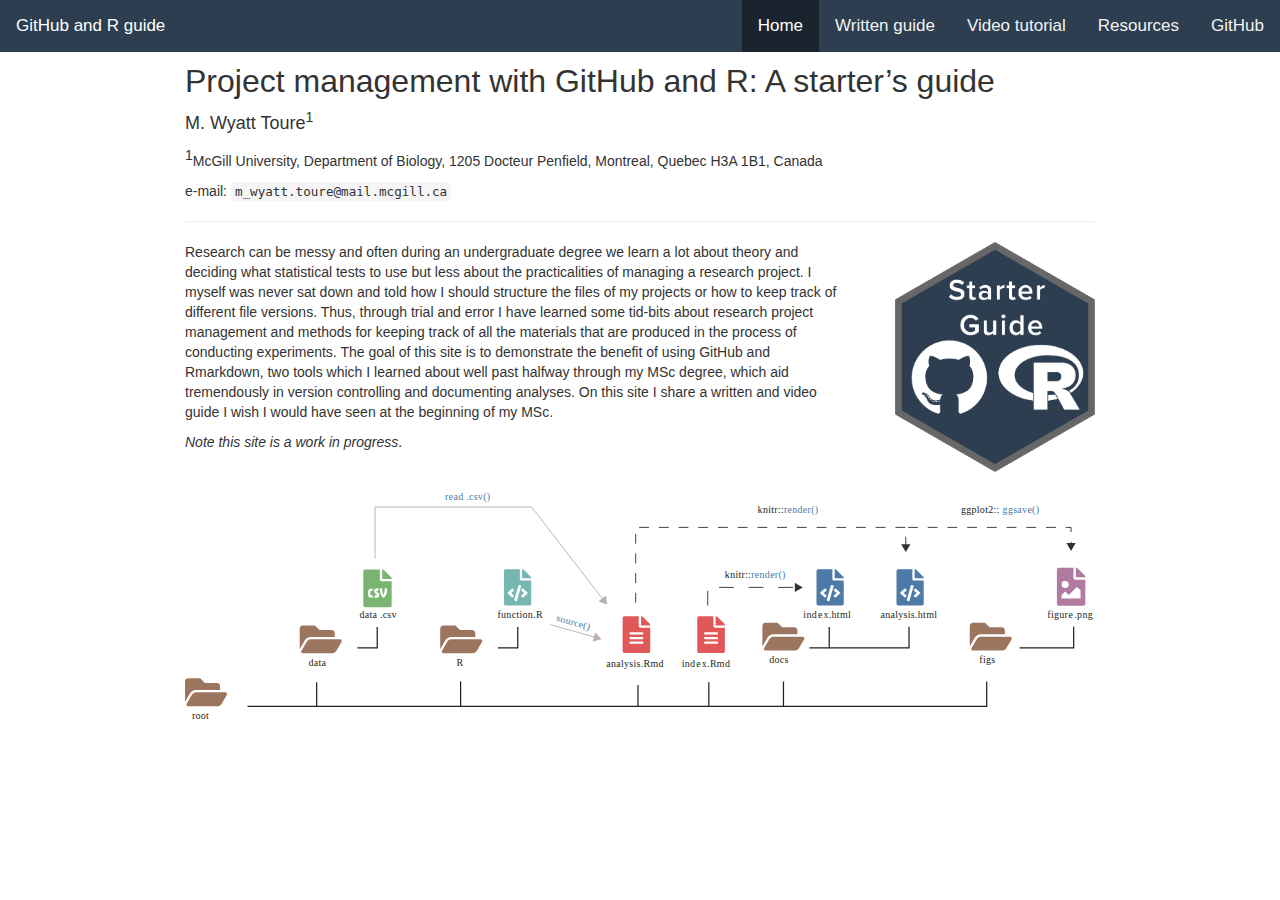
==== docs/index.html @ ea76cf93 "included Rmarkdown section" ====
<!DOCTYPE html>

<html>

<head>

<meta charset="utf-8" />
<meta name="generator" content="pandoc" />
<meta http-equiv="X-UA-Compatible" content="IE=EDGE" />




<title>Project management with GitHub and R: A starter’s guide</title>

<script src="[data-uri]"></script>
<script src="[data-uri]"></script>
<meta name="viewport" content="width=device-width, initial-scale=1" />
<link href="data:text/css,html%7Bfont%2Dfamily%3Asans%2Dserif%3B%2Dwebkit%2Dtext%2Dsize%2Dadjust%3A100%25%3B%2Dms%2Dtext%2Dsize%2Dadjust%3A100%25%7Dbody%7Bmargin%3A0%7Darticle%2Caside%2Cdetails%2Cfigcaption%2Cfigure%2Cfooter%2Cheader%2Chgroup%2Cmain%2Cmenu%2Cnav%2Csection%2Csummary%7Bdisplay%3Ablock%7Daudio%2Ccanvas%2Cprogress%2Cvideo%7Bdisplay%3Ainline%2Dblock%3Bvertical%2Dalign%3Abaseline%7Daudio%3Anot%28%5Bcontrols%5D%29%7Bdisplay%3Anone%3Bheight%3A0%7D%5Bhidden%5D%2Ctemplate%7Bdisplay%3Anone%7Da%7Bbackground%2Dcolor%3Atransparent%7Da%3Aactive%2Ca%3Ahover%7Boutline%3A0%7Dabbr%5Btitle%5D%7Bborder%2Dbottom%3A1px%20dotted%7Db%2Cstrong%7Bfont%2Dweight%3A700%7Ddfn%7Bfont%2Dstyle%3Aitalic%7Dh1%7Bmargin%3A%2E67em%200%3Bfont%2Dsize%3A2em%7Dmark%7Bcolor%3A%23000%3Bbackground%3A%23ff0%7Dsmall%7Bfont%2Dsize%3A80%25%7Dsub%2Csup%7Bposition%3Arelative%3Bfont%2Dsize%3A75%25%3Bline%2Dheight%3A0%3Bvertical%2Dalign%3Abaseline%7Dsup%7Btop%3A%2D%2E5em%7Dsub%7Bbottom%3A%2D%2E25em%7Dimg%7Bborder%3A0%7Dsvg%3Anot%28%3Aroot%29%7Boverflow%3Ahidden%7Dfigure%7Bmargin%3A1em%2040px%7Dhr%7Bheight%3A0%3B%2Dwebkit%2Dbox%2Dsizing%3Acontent%2Dbox%3B%2Dmoz%2Dbox%2Dsizing%3Acontent%2Dbox%3Bbox%2Dsizing%3Acontent%2Dbox%7Dpre%7Boverflow%3Aauto%7Dcode%2Ckbd%2Cpre%2Csamp%7Bfont%2Dfamily%3Amonospace%2Cmonospace%3Bfont%2Dsize%3A1em%7Dbutton%2Cinput%2Coptgroup%2Cselect%2Ctextarea%7Bmargin%3A0%3Bfont%3Ainherit%3Bcolor%3Ainherit%7Dbutton%7Boverflow%3Avisible%7Dbutton%2Cselect%7Btext%2Dtransform%3Anone%7Dbutton%2Chtml%20input%5Btype%3Dbutton%5D%2Cinput%5Btype%3Dreset%5D%2Cinput%5Btype%3Dsubmit%5D%7B%2Dwebkit%2Dappearance%3Abutton%3Bcursor%3Apointer%7Dbutton%5Bdisabled%5D%2Chtml%20input%5Bdisabled%5D%7Bcursor%3Adefault%7Dbutton%3A%3A%2Dmoz%2Dfocus%2Dinner%2Cinput%3A%3A%2Dmoz%2Dfocus%2Dinner%7Bpadding%3A0%3Bborder%3A0%7Dinput%7Bline%2Dheight%3Anormal%7Dinput%5Btype%3Dcheckbox%5D%2Cinput%5Btype%3Dradio%5D%7B%2Dwebkit%2Dbox%2Dsizing%3Aborder%2Dbox%3B%2Dmoz%2Dbox%2Dsizing%3Aborder%2Dbox%3Bbox%2Dsizing%3Aborder%2Dbox%3Bpadding%3A0%7Dinput%5Btype%3Dnumber%5D%3A%3A%2Dwebkit%2Dinner%2Dspin%2Dbutton%2Cinput%5Btype%3Dnumber%5D%3A%3A%2Dwebkit%2Douter%2Dspin%2Dbutton%7Bheight%3Aauto%7Dinput%5Btype%3Dsearch%5D%7B%2Dwebkit%2Dbox%2Dsizing%3Acontent%2Dbox%3B%2Dmoz%2Dbox%2Dsizing%3Acontent%2Dbox%3Bbox%2Dsizing%3Acontent%2Dbox%3B%2Dwebkit%2Dappearance%3Atextfield%7Dinput%5Btype%3Dsearch%5D%3A%3A%2Dwebkit%2Dsearch%2Dcancel%2Dbutton%2Cinput%5Btype%3Dsearch%5D%3A%3A%2Dwebkit%2Dsearch%2Ddecoration%7B%2Dwebkit%2Dappearance%3Anone%7Dfieldset%7Bpadding%3A%2E35em%20%2E625em%20%2E75em%3Bmargin%3A0%202px%3Bborder%3A1px%20solid%20silver%7Dlegend%7Bpadding%3A0%3Bborder%3A0%7Dtextarea%7Boverflow%3Aauto%7Doptgroup%7Bfont%2Dweight%3A700%7Dtable%7Bborder%2Dspacing%3A0%3Bborder%2Dcollapse%3Acollapse%7Dtd%2Cth%7Bpadding%3A0%7D%40media%20print%7B%2A%2C%3Aafter%2C%3Abefore%7Bcolor%3A%23000%21important%3Btext%2Dshadow%3Anone%21important%3Bbackground%3A0%200%21important%3B%2Dwebkit%2Dbox%2Dshadow%3Anone%21important%3Bbox%2Dshadow%3Anone%21important%7Da%2Ca%3Avisited%7Btext%2Ddecoration%3Aunderline%7Da%5Bhref%5D%3Aafter%7Bcontent%3A%22%20%28%22%20attr%28href%29%20%22%29%22%7Dabbr%5Btitle%5D%3Aafter%7Bcontent%3A%22%20%28%22%20attr%28title%29%20%22%29%22%7Da%5Bhref%5E%3D%22javascript%3A%22%5D%3Aafter%2Ca%5Bhref%5E%3D%22%23%22%5D%3Aafter%7Bcontent%3A%22%22%7Dblockquote%2Cpre%7Bborder%3A1px%20solid%20%23999%3Bpage%2Dbreak%2Dinside%3Aavoid%7Dthead%7Bdisplay%3Atable%2Dheader%2Dgroup%7Dimg%2Ctr%7Bpage%2Dbreak%2Dinside%3Aavoid%7Dimg%7Bmax%2Dwidth%3A100%25%21important%7Dh2%2Ch3%2Cp%7Borphans%3A3%3Bwidows%3A3%7Dh2%2Ch3%7Bpage%2Dbreak%2Dafter%3Aavoid%7D%2Enavbar%7Bdisplay%3Anone%7D%2Ebtn%3E%2Ecaret%2C%2Edropup%3E%2Ebtn%3E%2Ecaret%7Bborder%2Dtop%2Dcolor%3A%23000%21important%7D%2Elabel%7Bborder%3A1px%20solid%20%23000%7D%2Etable%7Bborder%2Dcollapse%3Acollapse%21important%7D%2Etable%20td%2C%2Etable%20th%7Bbackground%2Dcolor%3A%23fff%21important%7D%2Etable%2Dbordered%20td%2C%2Etable%2Dbordered%20th%7Bborder%3A1px%20solid%20%23ddd%21important%7D%7D%40font%2Dface%7Bfont%2Dfamily%3A%27Glyphicons%20Halflings%27%3Bsrc%3Aurl%28data%3Aapplication%2Fvnd%2Ems%2Dfontobject%3Bbase64%2Cn04AAEFNAAACAAIABAAAAAAABQAAAAAAAAABAJABAAAEAExQAAAAAAAAAAIAAAAAAAAAAAEAAAAAAAAAJxJ%[base64]%2FSEdmjKHUbyow8ATBE40IvWA3vTu8LiABDQ%2BpexwUMcm1SMnNryctQSiI1K5ZnbOlXKmnVV5YvRe6RnNMFNCOs1KNVpn6yZhCJkRtVRNzEufeIq7HgSrcx4S8h%2Fv4vnrrKc6oCNxmSk2uKlZQHBii6iKFoH0746ThvkO1kJHlxjrkxs%2BLWORaDQBEtiYJIR5IB9Bi1UyL4Rmr0BNigNkMzlKQmnofBHviqVzUxwdMb3NdCn69hy%2BpRYVKGVS%2F1tnsqv4LL7wCCPZZAZPT4aCShHjHJVNuXbmMrY5LeQaGnvAkXlVrJgKRAUdFjrWEah9XebPeQMj7KS7DIBAFt8ycgC5PLGUOHSE3ErGZCiViNLL5ZARfywnCoZaKQCu6NuFX42AEeKtKUGnr%2FCm2Cy8tpFhBPMW5Fxi4Qm4TkDWh4IWFDClhU2hRWosUWqcKLlgyXB%2BlSHaWaHiWlBAR8SeSgSPCQxdVQgzUixWKSTrIQEbU94viDctkvX%2BVSjJuUmV8L4CXShI11esnp0pjWNZIyxKHS4wVQ2ime1P4RnhvGw0aDN1OLAXGERsB7buFpFGGBAre4QEQR0HOIO5oYH305G%2BKspT%2FFupEGGafCCwxSe6ZUa%2B073rXHnNdVXE6eWvibUS27XtRzkH838mYLMBmYysZTM0EM3A1fbpCBYFccN1B%2FEnCYu%2FTgCGmr7bMh8GfYL%2BBfcLvB0gRagC09w9elfldaIy%2FhNCBLRgBgtCC7jAF63wLSMAfbfAlEggYU0bUA7ACCJmTDpEmJtI78w4%2FBO7dN7JR7J7ZvbYaUbaILSQsRBiF3HGk5fEg6p9unwLvn98r%2BvnsV%2B372uf1xBLq4qU%2F45fTuqaAP%2BpssmCCCTF0mhEow8ZXZOS8D7Q85JsxZ%2BAzok7B7O%2Ff6J8AzYBySZQB%2FQHYUSA%2BEeQhEWiS6AIQzgcsDiER4MjgMBAWDV4AgQ3g1eBgIdweCQmCjJEMkJ%2BPKRWyFHHmg1Wi%2F6xzUgA0LREoKJChwnQa9B%2B5RQZRB3IlBlkAnxyQNaANwHMowzlYSMCBgnbpzvqpl0iTJNCQidDI9ZrSYNIRBhHtUa5YHMHxyGEik9hDE0AKj72AbTCaxtHPUaKZdAZSnQTyjGqGLsmBStCejApUhg4uBMU6mATujEl%2BKdDPbI6Ag4vLr%2BhjY6lbjBeoLKnZl0UZgRX8gTySOeynZVz1wOq7e1hFGYIq%2BMhrGxDLak0PrwYzSXtcuyhXEhwOYofiW%2BEcI%2Fjw8P6IY6ed%2BetAbuqKp5QIapT77LnAe505lMuqL79a0ut4rWexzFttsOsLDy7zvtQzcq3U1qabe7tB0wHWVXji%2BzDbo8x8HyIRUbXnwUcklFv51fvTymiV%2BMXLSmGH9d9%2BaXpD5X6lao41anWGig7IwIdnoBY2ht%2FpO9mClLo4NdXHAsefqWUKlXJkbqPOFhMoR4aiA1BXqhRNbB2Xwi%2B7u%2FjpAoOpKJ0UX24EsrzMfHXViakCNcKjBxuQX8BO0ZqjJ3xXzf%2B61t2VXOSgJ8xu65QKgtN6FibPmPYsXbJRHHqbgATcSZxBqGiDiU4NNNsYBsKD0MIP%2FOfKnlk%2FLkaid%[base64]%2FgFtuW0wR4cgd%2BZKesSV7QkNE2kw6AV4hoIuC02LGmTomyf8PiO6CZzOTLTPQ%2BHW06H%2Btx%2BbQ8LmDYg1pTFrp2oJXgkZTyeRJZM0C8aE2LpFrNVDuhARsN543%2FFV6klQ6Tv1OoZGXLv0igKrl%2FCmJxRmX7JJbJ998VSIPQRyDBICzl4JJlYHbdql30NvYcOuZ7a10uWRrgoieOdgIm4rlq6vNOQBuqESLbXG5lzdJGHw2m0sDYmODXbYGTfSTGRKpssTO95fothJCjUGQgEL4yKoGAF%2F0SrpUDNn8CBgBcSDQByAeNkCXp4S4Ro2Xh4OeaGRgR66PVOsU8bc6TR5%[base64]%2F1SgRCJ1dk4UdBT7OoyuNgLs0oCd8RnrEIb6QdMxT2QjD4zMrJkfgx5aDMcA4orsTtKCqWb%2FVeyceqa5OGSmB28YwH4rFbkQaLoUN8OQQYnD3w2eXpI4ScQfbCUZiJ4yMOIKLyyTc7BQ4uXUw6Ee6%2FxM%2B4Y67ngNBknxIPwuppgIhFcwJyr6EIj%2BLzNj%2FmfR2vhhRlx0BILZoAYruF0caWQ7YxO66UmeguDREAFHYuC7HJviRgVO6ruJH59h%2FC%2FPkgSle8xNzZJULLWq9JMDTE2fjGE146a1Us6PZDGYle6ldWRqn%2FpdpgHKNGrGIdkRK%2BKPETT9nKT6kLyDI8xd9A1FgWmXWRAIHwZ37WyZHOVyCadJEmMVz0MadMjDrPho%2BEIochkVC2xgGiwwsQ6DMv2P7UXqT4x7CdcYGId2BJQQa85EQKmCmwcRejQ9Bm4oATENFPkxPXILHpMPUyWTI5rjNOsIlmEeMbcOCEqInpXACYQ9DDxmFo9vcmsDblcMtg4tqBerNngkIKaFJmrQAPnq1dEzsMXcwjcHdfdCibcAxxA%2Bq%2Fj9m3LM%2FO7WJka4tSidVCjsvo2lQ%2F2ewyoYyXwAYyr2PlRoR5MpgVmSUIrM3PQxXPbgjBOaDQFIyFMJvx3Pc5RSYj12ySVF9fwFPQu2e2KWVoL9q3Ayv3IzpGHUdvdPdrNUdicjsTQ2ISy7QU3DrEytIjvbzJnAkmANXjAFERA0MUoPF3%2F5KFmW14bBNOhwircYgMqoDpUMcDtCmBE82QM2YtdjVLB4kBuKho%2FbcwQdeboqfQartuU3CsCf%2BcXkgYAqp%2F0Ee3RorAZt0AvvOCSI4JICIlGlsV0bsSid%2FNIEALAAzb6HAgyWHBps6xAOwkJIGcB82CxRQq4sJf3FzA70A%2BTRqcqjEMETCoez3mkPcpnoALs0ugJY8kQwrC%[base64]%2FWDHA60cYFaI%2FPjpzquUqdaYGcIq%2BmLez3WLFFCtNBN2QJcrlcoELgiPku5R5dSlJFaCEqEZle1AQzAKC%2B1SotMcBNyQUFuRHRF6OlimSBgjZeTBCwLyc6A%2BP%2FoFRchXTz5ADknYJHxzrJ5pGuIKRQISU6WyKTBBjD8WozmVYWIsto1AS5rxzKlvJu4E%2FvwOiKxRtCWsDM%2BeTHUrmwrCK5BIfMzGkD%2B0Fk5LzBs0jMYXktNDblB06LMNJ09U8pzSLmo14MS0OMjcdrZ31pyQqxJJpRImlSvfYAK8inkYU52QY2FPEVsjoWewpwhRp5yAuNpkqhdb7ku9Seefl2D0B8SMTFD90xi4CSOwwZy9IKkpMtI3FmFUg3%2FkFutpQGNc3pCR7gvC4sgwbupDu3DyEN%2BW6YGLNM21jpB49irxy9BSlHrVDlnihGKHwPrbVFtc%2Bh1rVQKZduxIyojccZIIcOCmhEnC7UkY68WXKQgLi2JCDQkQWJRQuk60hZp0D3rtCTINSeY9Ej2kIKYfGxwOs4j9qMM7fYZiipzgcf7TamnehqdhsiMiCawXnz4xAbyCkLAx5EGbo3Ax1u3dUIKnTxIaxwQTHehPl3V491H0%2BbC5zgpGz7Io%2BmjdhKlPJ01EeMpM7UsRJMi1nGjmJg35i6bQBAAxjO%2FENJubU2mg3ONySEoWklCwdABETcs7ck3jgiuU9pcKKpbgn%2B3YlzV1FzIkB6pmEDOSSyDfPPlQskznctFji0kpgZjW5RZe6x9kYT4KJcXg0bNiCyif%2BpZACCyRMmYsfiKmN9tSO65F0R2OO6ytlEhY5Sj6uRKfFxw0ijJaAx%2Fk3QgnAFSq27%2F2i4GEBA%2BUvTJKK%2F9eISNvG46Em5RZfjTYLdeD8kdXHyrwId%2FDQZUaMCY4gGbke2C8vfjgV%2FY9kkRQOJIn%2FxM9INZSpiBnqX0Q9GlQPpPKAyO5y%2BW5NMPSRdBCUlmuxl40ZfMCnf2Cp044uI9WLFtCi4YVxKjuRCOBWIb4XbIsGdbo4qtMQnNOQz4XDSui7W%2FN6l54qOynCqD3DpWQ%2BmpD7C40D8BZEWGJX3tlAaZBMj1yjvDYKwCJBa201u6nBKE5UE%2B7QSEhCwrXfbRZylAaAkplhBWX50dumrElePyNMRYUrC99UmcSSNgImhFhDI4BXjMtiqkgizUGCrZ8iwFxU6fQ8GEHCFdLewwxYWxgScAYMdMLmcZR6b7rZl95eQVDGVoUKcRMM1ixXQtXNkBETZkVVPg8LoSrdetHzkuM7DjZRHP02tCxA1fmkXKF3VzfN1pc1cv%2F8lbTIkkYpqKM9VOhp65ktYk%2BQ46myFWBapDfyWUCnsnI00QTBQmuFjMZTcd0V2NQ768Fhpby04k2IzNR1wKabuGJqYWwSly6ocMFGTeeI%2BejsWDYgEvr66QgqdcIbFYDNgsm0x9UHY6SCd5%2B7tpsLpKdvhahIDyYmEJQCqMqtCF6UlrE5GXRmbu%[base64]%2FiOmsLtHSWNUWEGk9hScMPShasUA1AcHOtRZlqMeQ0OzYS9vQvYUjOLrzP07BUAFikcJNMi7gIxEw4pL1G54TcmmmoAQ5s7TGWErJZ2Io4yQ0ljRYhL8H5e62oDtLF8aDpnIvZ5R3GWJyAugdiiJW9hQAVTsnCBHhwu7rkBlBX6r3b7ejEY0k5GGeyKv66v%2B6dg7mcJTrWHbtMywbedYqCQ0FPwoytmSWsL8WTtChZCKKzEF7vP6De4x2BJkkniMgSdWhbeBSLtJZR9CTHetK1xb34AYIJ37OegYIoPVbXgJ%2FqDQK%2BbfCtxQRVKQu77WzOoM6SGL7MaZwCGJVk46aImai9fmam%2BWpHG%2B0BtQPWUgZ7RIAlPq6lkECUhZQ2gqWkMYKcYMYaIc4gYCDFHYa2d1nzp3%2BJ1eCBay8IYZ0wQRKGAqvCuZ%2FUgbQPyllosq%2BXtfKIZOzmeJqRazpmmoP%2F76YfkjzV2NlXTDSBYB04SVlNQsFTbGPk1t%2FI4Jktu0XSgifO2ozFOiwd%2F0SssJDn0dn4xqk4GDTTKX73%2FwQyBLdqgJ%2BWx6AQaba3BA9CKEzjtQYIfAsiYamapq80LAamYjinlKXUkxdpIDk0puXUEYzSalfRibAeDAKpNiqQ0FTwoxuGYzRnisyTotdVTclis1LHRQCy%2FqqL8oUaQzWRxilq5Mi0IJGtMY02cGLD69vGjkj3p6pGePKI8bkBv5evq8SjjyU04vJR2cQXQwSJyoinDsUJHCQ50jrFTT7yRdbdYQMB3MYCb6uBzJ9ewhXYPAIZSXfeEQBZZ3GPN3Nbhh%2FwkvAJLXnQMdi5NYYZ5GHE400GS5rXkOZSQsdZgIbzRnF9ueLnsfQ47wHAsirITnTlkCcuWWIUhJSbpM3wWhXNHvt2xUsKKMpdBSbJnBMcihkoDqAd1Zml%2FR4yrzow1Q2A5G%2Bkzo%2FRhRxQS2lCSDRV8LlYLBOOoo1bF4jwJAwKMK1tWLHlu9i0j4Ig8qVm6wE1DxXwAwQwsaBWUg2pOOol2dHxyt6npwJEdLDDVYyRc2D0HbcbLUJQj8gPevQBUBOUHXPrsAPBERICpnYESeu2OHotpXQxRGlCCtLdIsu23MhZVEoJg8Qumj%2FUMMc34IBqTKLDTp76WzL%2FdMjCxK7MjhiGjeYAC%2Fkj%2FjY%2FRde7hpSM1xChrog6yZ7OWTuD56xBJnGFE%2BpT2ElSyCnJcwVzCjkqeNLfMEJqKW0G7OFIp0G%2B9mh50I9o8k1tpCY0xYqFNIALgIfc2me4n1bmJnRZ89oepgLPT0NTMLNZsvSCZAc3TXaNB07vail36%2FdBySis4m9%2FDR8izaLJW6bWCkVgm5T%2Bius3ZXq4xI%2BGnbveLbdRwF2mNtsrE0JjYc1AXknCOrLSu7Te%2Fr4dPYMCl5qtiHNTn%2BTPbh1jCBHH%2BdMJNhwNgs3nT%2BOhQoQ0vYif56BMG6WowAcHR3DjQolxLzyVekHj00PBAaW7IIAF1EF%2BuRIWyXjQMAs2chdpaKPNaB%2BkSezYt0%2BCA04sOg5vx8Fr7Ofa9sUv87h7SLAUFSzbetCCZ9pmyLt6l6%2FTzoA1%2FZBG9bIUVHLAbi%2FkdBFgYGyGwRQGBpkqCEg2ah9UD6EedEcEL3j4y0BQQCiExEnocA3SZboh%2Bepgd3YsOkHskZwPuQ5OoyA0fTA5AXrHcUOQF%2BzkJHIA7PwCDk1gGVmGUZSSoPhNf%2BTklauz98QofOlCIQ%2FtCD4dosHYPqtPCXB3agggQQIqQJsSkB%2Bqn0rkQ1toJjON%2FOtCIB9RYv3PqRA4C4U68ZMlZn6BdgEvi2ziU%2BTQ6NIw3ej%2BAtDwMGEZk7e2IjxUWKdAxyaw9OCwSmeADTPPleyk6UhGDNXQb%2B%2BW6Uk4q6F7%2Frg6WVTo82IoCxSIsFDrav4EPHphD3u4hR53WKVvYZUwNCCeM4PMBWzK%2BEfIthZOkuAwPo5C5jgoZgn6dUdvx5rIDmd58cXXdKNfw3l%2BwM2UjgrDJeQHhbD7HW2QDoZMCujgIUkk5Fg8VCsdyjOtnGRx8wgKRPZN5dR0zPUyfGZFVihbFRniXZFOZGKPnEQzU3AnD1KfR6weHW2XS6KbPJxUkOTZsAB9vTVp3Le1F8q5l%2BDMcLiIq78jxAImD2pGFw0VHfRatScGlK6SMu8leTmhUSMy8Uhdd6xBiH3Gdman4tjQGLboJfqz6fL2WKHTmrfsKZRYX6BTDjDldKMosaSTLdQS7oDisJNqAUhw1PfTlnacCO8vl8706Km1FROgLDmudzxg%2BEWTiArtHgLsRrAXYWdB0NmToNCJdKm0KWycZQqb%2BMw76Qy29iQ5up%2FX7oyw8QZ75kP5F6iJAJz6KCmqxz8fEa%2FxnsMYcIO%2FvEkGRuMckhr4rIeLrKaXnmIzlNLxbFspOphkcnJdnz%2FChp%2FVlpj2P7jJQmQRwGnltkTV5dbF9fE3%2FfxoSqTROgq9wFUlbuYzYcasE0ouzBo%2BdDCDzxKAfhbAZYxQiHrLzV2iVexnDX%2FQnT1fsT%2Fxuhu1ui5qIytgbGmRoQkeQooO8eJNNZsf0iALur8QxZFH0nCMnjerYQqG1pIfjyVZWxhVRznmmfLG00BcBWJE6hzQWRyFknuJnXuk8A5FRDCulwrWASSNoBtR%2BCtGdkPwYN2o7DOw%2FVGlCZPusRBFXODQdUM5zeHDIVuAJBLqbO%2Ff9Qua%2BpDqEPk230Sob9lEZ8BHiCorjVghuI0lI4JDgHGRDD%2FprQ84B1pVGkIpVUAHCG%2Biz3Bn3qm2AVrYcYWhock4jso5%2BJ7HfHVj4WMIQdGctq3psBCVVzupQOEioBGA2Bk%2BUILT7%2BVoX5mdxxA5fS42gISQVi%2FHTzrgMxu0fY6hE1ocUwwbsbWcezrY2n6S8%2F6cxXkOH4prpmPuFoikTzY7T85C4T2XYlbxLglSv2uLCgFv8Quk%2FwdesUdWPeHYIH0R729JIisN9Apdd4eB10aqwXrPt%2BSu9mA8k8n1sjMwnfsfF2j3jMUzXepSHmZ%2FBfqXvzgUNQQWOXO8YEuFBh4QTYCkOAPxywpYu1VxiDyJmKVcmJPGWk%2Fgc3Pov02StyYDahwmzw3E1gYC9wkupyWfDqDSUMpCTH5e5N8B%2F%2FlHiMuIkTNw4USHrJU67bjXGqNav6PBuQSoqTxc8avHoGmvqNtXzIaoyMIQIiiUHIM64cXieouplhNYln7qgc4wBVAYR104kO%2BCvKqsg4yIUlFNThVUAKZxZt1XA34h3TCUUiXVkZ0w8Hh2R0Z5L0b4LZvPd%2Fp1gi%2F07h8qfwHrByuSxglc9cI4QIg2oqvC%2Fqm0i7tjPLTgDhoWTAKDO2ONW5oe%2B%2FeKB9vZB8K6C25yCZ9RFVMnb6NRdRjyVK57CHHSkJBfnM2%2Fj4ODUwRkqrtBBCrDsDpt8jhZdXoy%2F1BCqw3sSGhgGGy0a5Jw6BP%2FTExoCmNFYjZl248A0osgPyGEmRA%2BfAsqPVaNAfytu0vuQJ7rk3J4kTDTR2AlCHJ5cls26opZM4w3jMULh2YXKpcqGBtuleAlOZnaZGbD6DHzMd6i2oFeJ8z9XYmalg1Szd%2FocZDc1C7Y6vcALJz2lYnTXiWEr2wawtoR4g3jvWUU2Ngjd1cewtFzEvM1NiHZPeLlIXFbBPawxNgMwwAlyNSuGF3zizVeOoC9bag1qRAQKQE%2FEZBWC2J8mnXAN2aTBboZ7HewnObE8CwROudZHmUM5oZ%2FUgd%2FJZQK8lvAm43uDRAbyW8gZ%2BZGq0EVerVGUKUSm%2FIdn8AQHdR4m7bue88WBwft9mSCeMOt1ncBwziOmJYI2ZR7ewNMPiCugmSsE4EyQ%2BQATJG6qORMGd4snEzc6B4shPIo4G1T7PgSm8PY5eUkPdF8JZ0VBtadbHXoJgnEhZQaODPj2gpODKJY5Yp4DOsLBFxWbvXN755KWylJm%2BoOd4zEL9Hpubuy2gyyfxh8oEfFutnYWdfB8PdESLWYvSqbElP9qo3u6KTmkhoacDauMNNjj0oy40DFV7Ql0aZj77xfGl7TJNHnIwgqOkenruYYNo6h724%2BzUQ7%2BvkCpZB%2BpGA562hYQiDxHVWOq0oDQl%2FQsoiY%2BcuI7iWq%2FZIBtHcXJ7kks%2Bh2fCNUPA82BzjnqktNts%2BRLdk1VSu%2BtqEn7QZCCsvEqk6FkfiOYkrsw092J8jsfIuEKypNjLxrKA9kiA19mxBD2suxQKCzwXGws7kEJvlhUiV9tArLIdZW0IORcxEzdzKmjtFhsjKy%2F44XYXdI5noQoRcvjZ1RMPACRqYg2V1%2BOwOepcOknRLLFdYgTkT5UApt%2FJhLM3jeFYprZV%2BZow2g8fP%2BU68hkKFWJj2yBbKqsrp25xkZX1DAjUw52IMYWaOhab8Kp05VrdNftqwRrymWF4OQSjbdfzmRZirK8FMJELEgER2PHjEAN9pGfLhCUiTJFbd5LBkOBMaxLr%2FA1SY9dXFz4RjzoU9ExfJCmx%2FI9FKEGT3n2cmzl2X42L3Jh%2BAbQq6sA%2BSs1kitoa4TAYgKHaoybHUDJ51oETdeI%2F9ThSmjWGkyLi5QAGWhL0BG1UsTyRGRJOldKBrYJeB8ljLJHfATWTEQBXBDnQexOHTB%2BUn44zExFE4vLytcu5NwpWrUxO%2F0ZICUGM7hGABXym0V6ZvDST0E370St9MIWQOTWngeoQHUTdCJUP04spMBMS8LSker9cReVQkULFDIZDFPrhTzBl6sed9wcZQTbL%2BBDqMyaN3RJPh%2Fanbx%2BIv%2BqgQdAa3M9Z5JmvYlh4qop%2BHo1F1W5gbOE9YKLgAnWytXElU4G8GtW47lhgFE6gaSs%2Bgs37sFvi0PPVvA5dnCBgILTwoKd%2F%2BDoL9F6inlM7H4rOTzD79KJgKlZO%2FZgt22UsKhrAaXU5ZcLrAglTVKJEmNJvORGN1vqrcfSMizfpsgbIe9zno%2BgBoKVXgIL%2FVI8dB1O5o%2FR3Suez%2FgD7M781ShjKpIIORM%2FnxG%2BjjhhgPwsn2IoXsPGPqYHXA63zJ07M2GPEykQwJBYLK808qYxuIew4frk52nhCsnCYmXiR6CuapvE1IwRB4%2FQftDbEn%2BAucIr1oxrLabRj9q4ae0%2BfXkHnteAJwXRbVkR0mctVSwEbqhJiMSZUp9DNbEDMmjX22m3ABpkrPQQTP3S1sib5pD2VRKRd%2BeNAjLYyT0hGrdjWJZy24OYXRoWQAIhGBZRxuBFMjjZQhpgrWo8SiFYbojcHO8V5DyscJpLTHyx9Fimassyo5U6WNtquUMYgccaHY5amgR3PQzq3ToNM5ABnoB9kuxsebqmYZm0R9qxJbFXCQ1UPyFIbxoUraTJFDpCk0Wk9GaYJKz%2F6oHwEP0Q14lMtlddQsOAU9zlYdMVHiT7RQP3XCmWYDcHCGbVRHGnHuwzScA0BaSBOGkz3lM8CArjrBsyEoV6Ys4qgDK3ykQQPZ3hCRGNXQTNNXbEb6tDiTDLKOyMzRhCFT%2BmAUmiYbV3YQVqFVp9dorv%2BTsLeCykS2b5yyu8AV7IS9cxcL8z4Kfwp%2BxJyYLv1OsxQCZwTB4a8BZ%2F5EdxTBJthApqyfd9u3ifr%2FWILTqq5VqgwMT9SOxbSGWLQJUUWCVi4k9tho9nEsbUh7U6NUsLmkYFXOhZ0kmamaJLRNJzSj%2Fqn4Mso6zb6iLLBXoaZ6AqeWCjHQm2lztnejYYM2eubnpBdKVLORZhudH3JF1waBJKA9%2BW8EhMj3Kzf0L4vi4k6RoHh3Z5YgmSZmk6ns4fjScjAoL8GoOECgqgYEBYUGFVO4FUv4%2FYtowhEmTs0vrvlD%2FCrisnoBNDAcUi%2FteY7OctFlmARQzjOItrrlKuPO6E2Ox93L4O%2F4DcgV%2FdZ7qR3VBwVQxP1GCieA4RIpweYJ5FoYrHxqRBdJjnqbsikA2Ictbb8vE1GYIo9dacK0REgDX4smy6GAkxlH1yCGGsk%2BtgiDhNKuKu3yNrMdxafmKTF632F8Vx4BNK57GvlFisrkjN9WDAtjsWA0ENT2e2nETUb%2Fn7qwhvGnrHuf5bX6Vh%2Fn3xffU3PeHdR%2BFA92i6ufT3AlyAREoNDh6chiMWTvjKjHDeRhOa9YkOQRq1vQXEMppAQVwHCuIcV2g5rBn6GmZZpTR7vnSD6ZmhdSl176gqKTXu5E%2BYbfL0adwNtHP7dT7t7b46DVZIkzaRJOM%2BS6KcrzYVg%2BT3wSRFRQashjfU18NutrKa%2F7PXbtuJvpIjbgPeqd%2BpjmRw6YKpnANFSQcpzTZgpSNJ6J7uiagAbir%2F8tNXJ%2FOsOnRh6iuIexxrmkIneAgz8QoLmiaJ8sLQrELVK2yn3wOHp57BAZJhDZjTBzyoRAuuZ4eoxHruY1pSb7qq79cIeAdOwin4GdgMeIMHeG%2BFZWYaiUQQyC5b50zKjYw97dFjAeY2I4Bnl105Iku1y0lMA1ZHolLx19uZnRdILcXKlZGQx%2FGdEqSsMRU1BIrFqRcV1qQOOHyxOLXEGcbRtAEsuAC2V4K3p5mFJ22IDWaEkk9ttf5Izb2LkD1MnrSwztXmmD%2FQi%2FEmVEFBfiKGmftsPwVaIoZanlKndMZsIBOskFYpDOq3QUs9aSbAAtL5Dbokus2G4%2FasthNMK5UQKCOhU97oaOYNGsTah%2BjfCKsZnTRn5TbhFX8ghg8CBYt%2FBjeYYYUrtUZ5jVij%2Fop7V5SsbA4mYTOwZ46hqdpbB6Qvq3AS2HHNkC15pTDIcDNGsMPXaBidXYPHc6PJAkRh29Vx8KcgX46LoUQBhRM%2B3SW6Opll%2FwgxxsPgKJKzr5QCmwkUxNbeg6Wj34SUnEzOemSuvS2OetRCO8Tyy%2BQbSKVJcqkia%2BGvDefFwMOmgnD7h81TUtMn%2BmRpyJJ349HhAnoWFTejhpYTL9G8N2nVg1qkXBeoS9Nw2fB27t7trm7d%2FQK7Cr4uoCeOQ7%2F8JfKT77KiDzLImESHw%2F0wf73QeHu74hxv7uihi4fTX%2BXEwAyQG3264dwv17aJ5N335Vt9sdrAXhPOAv8JFvzqyYXwfx8WYJaef1gMl98JRFyl5Mv5Uo%2FoVH5ww5OzLFsiTPDns7fS6EURSSWd%2F92BxMYQ8sBaH%2Bj%2BwthQPdVgDGpTfi%2BJQIWMD8xKqULliRH01rTeyF8x8q%2FGBEEEBrAJMPf25UQwi0b8tmqRXY7kIvNkzrkvRWLnxoGYEJsz8u4oOyMp8cHyaybb1HdMCaLApUE%2B%2F7xLIZGP6H9xuSEXp1zLIdjk5nBaMuV%2FyTDRRP8Y2ww5RO6d2D94o%2B6ucWIqUAvgHIHXhZsmDhjVLczmZ3ca0Cb3PpKwt2UtHVQ0BgFJsqqTsnzZPlKahRUkEu4qmkJt%2Bkqdae76ViWe3STan69yaF9%2BfESD2lcQshLHWVu4ovItXxO69bqC5p1nZLvI8NdQB9s9UNaJGlQ5mG947ipdDA0eTIw%2FA1zEdjWquIsQXXGIVEH0thC5M%2BW9pZe7IhAVnPJkYCCXN5a32HjN6nsvokEqRS44tGIs7s2LVTvcrHAF%2BRVmI8L4HUYk4x%2B67AxSMJKqCg8zrGOgvK9kNMdDrNiUtSWuHFpC8%2Fp5qIQrEo%2FH%2B1l%2F0cAwQ2nKmpWxKcMIuHY44Y6DlkpO48tRuUGBWT0FyHwSKO72Ud%2BtJUfdaZ4CWNijzZtlRa8%2BCkmO%2FEwHYfPZFU%2FhzjFWH7vnzHRMo%2BaF9u8qHSAiEkA2HjoNQPEwHsDKOt6hOoK3Ce%2F%2B%2F9boMWDa44I6FrQhdgS7OnNaSzwxWKZMcyHi6LN4WC6sSj0qm2PSOGBTvDs%2FGWJS6SwEN%2FULwpb4LQo9fYjUfSXRwZkynUazlSpvX9e%2BG2zor8l%2BYaMxSEomDdLHGcD6YVQPegTaA74H8%2BV4WvJkFUrjMLGLlvSZQWvi8%2FQA7yzQ8GPno%2F%2F5SJHRP%2FOqKObPCo81s%2F%2B6WgLqykYpGAgQZhVDEBPXWgU%2FWzFZjKUhSFInufPRiMAUULC6T11yL45ZrRoB4DzOyJShKXaAJIBS9wzLYIoCEcJKQW8GVCx4fihqJ6mshBUXSw3wWVj3grrHQlGNGhIDNNzsxQ3M%2BGWn6ASobIWC%2BLbYOC6UpahVO13Zs2zOzZC8z7FmA05JhUGyBsF4tsG0drcggIFzgg%2Fkpf3%2BCnAXKiMgIE8Jk%2FMhpkc8DUJEUzDSnWlQFme3d0sHZDrg7LavtsEX3cHwjCYA17pMTfx8Ajw9hHscN67hyo%2BRJQ4458RmPywXykkVcW688oVUrQhahpPRvTWPnuI0B%2BSkQu7dCyvLRyFYlC1LG1gRCIvn3rwQeINzZQC2KXq31FaR9UmVV2QeGVqBHjmE%2BVMd3b1fhCynD0pQNhCG6%2FWCDbKPyE7NRQzL3BzQAJ0g09aUzcQA6mUp9iZFK6Sbp%2FYbHjo%2B%2B7%2FWj8S4YNa%2BZdqAw1hDrKWFXv9%2BzaXpf8ZTDSbiqsxnwN%2FCzK5tPkOr4tRh2kY3Bn9JtalbIOI4b3F7F1vPQMfoDcdxMS8CW9m%2FNCW%2FHILTUVWQIPiD0j1A6bo8vsv6P1hCESl2abrSJWDrq5sSzUpwoxaCU9FtJyYH4QFMxDBpkkBR6kn0LMPO%2B5EJ7Z6bCiRoPedRZ%2FP0SSdii7ZnPAtVwwHUidcdyspwncz5uq6vvm4IEDbJVLUFCn%2FLvIHfooUBTkFO130FC7CmmcrKdgDJcid9mvVzsDSibOoXtIf9k6ABle3PmIxejodc4aob0QKS432srrCMndbfD454q52V01G4q913mC5HOsTzWF4h2No1av1VbcUgWAqyoZl%2B11PoFYnNv2HwAODeNRkHj%2B8SF1fcvVBu6MrehHAZK1Gm69ICcTKizykHgGFx7QdowTVAsYEF2tVc0Z6wLryz2FI1sc5By2znJAAmINndoJiB4sfPdPrTC8RnkW7KRCwxC6YvXg5ahMlQuMpoCSXjOlBy0Kij%2BbsCYPbGp8BdCBiLmLSAkEQRaieWo1SYvZIKJGj9Ur%2FeWHjiB7SOVdqMAVmpBvfRiebsFjger7DC%2B8kRFGtNrTrnnGD2GAJb8rQCWkUPYHhwXsjNBSkE6lGWUj5QNhK0DMNM2l%2BkXRZ0KLZaGsFSIdQz%2FHXDxf3%2FTE30%2BDgBKWGWdxElyLccJfEpjsnszECNoDGZpdwdRgCixeg9L4EPhH%2BRptvRMVRaahu4cySjS3P5wxAUCPkmn%2BrhyASpmiTaiDeggaIxYBmtLZDDhiWIJaBgzfCsAGUF1Q1SFZYyXDt9skCaxJsxK2Ms65dmdp5WAZyxik%2FzbrTQk5KmgxCg%2Ff45L0jywebOWUYFJQAJia7XzCV0x89rpp%2Ff3AVWhSPyTanqmik2SkD8A3Ml4NhIGLAjBXtPShwKYfi2eXtrDuKLk4QlSyTw1ftXgwqA2jUuopDl%2B5tfUWZNwBpEPXghzbBggYCw%2Fdhy0ntds2yeHCDKkF%2FYxQjNIL%2FF%2F37jLPHCKBO9ibwYCmuxImIo0ijV2Wbg3kSN2psoe8IsABv3RNFaF9uMyCtCYtqcD%2BqNOhwMlfARQUdJ2tUX%2BMNJqOwIciWalZsmEjt07tfa8ma4cji9sqz%2BQ9hWfmMoKEbIHPOQORbhQRHIsrTYlnVTNvcq1imqmmPDdVDkJgRcTgB8Sb6epCQVmFZe%2BjGDiNJQLWnfx%2BdrTKYjm0G8yH0ZAGMWzEJhUEQ4Maimgf%2Fbkvo8PLVBsZl152y5S8%2BHRDfZIMCbYZ1WDp4yrdchOJw8k6R%2B%2F2pHmydK4NIK2PHdFPHtoLmHxRDwLFb7eB%2BM4zNZcB9NrAgjVyzLM7xyYSY13ykWfIEEd2n5%2FiYp3ZdrCf7fL%2Ben%2BsIJu2W7E30MrAgZBD1rAAbZHPgeAMtKCg3NpSpYQUDWJu9bT3V7tOKv%2BNRiJc8JAKqqgCA%2FPNRBR7ChpiEulyQApMK1AyqcWnpSOmYh6yLiWkGJ2mklCSPIqN7UypWj3dGi5MvsHQ87MrB4VFgypJaFriaHivwcHIpmyi5LhNqtem4q0n8awM19Qk8BOS0EsqGscuuydYsIGsbT5GHnERUiMpKJl4ON7qjB4fEqlGN%2FhCky89232UQCiaeWpDYCJINXjT6xl4Gc7DxRCtgV0i1ma4RgWLsNtnEBRQFqZggCLiuyEydmFd7WlogpkCw5G1x4ft2psm3KAREwVwr1Gzl6RT7FDAqpVal34ewVm3VH4qn5mjGj%2BbYL1NgfLNeXDwtmYSpwzbruDKpTjOdgiIHDVQSb5%2FzBgSMbHLkxWWgghIh9QTFSDILixVwg0Eg1puooBiHAt7DzwJ7m8i8%2Fi%2BjHvKf0QDnnHVkVTIqMvIQImOrzCJwhSR7qYB5gSwL6aWL9hERHCZc4G2%2BJrpgHNB8eCCmcIWIQ6rSdyPCyftXkDlErUkHafHRlkOIjxGbAktz75bnh50dU7YHk%2BMz7wwstg6RFZb%2BTZuSOx1qqP5C66c0mptQmzIC2dlpte7vZrauAMm%2F7RfBYkGtXWGiaWTtwvAQiq2oD4YixPLXE2khB2FRaNRDTk%2B9sZ6K74Ia9VntCpN4BhJGJMT4Z5c5FhSepRCRWmBXqx%2BwhVZC4me4saDs2iNqXMuCl6iAZflH8fscC1sTsy4PHeC%2BXYuqMBMUun5YezKbRKmEPwuK%2BCLzijPEQgfhahQswBBLfg%[base64]%2BRCMlDDbElcjaROLDoualmUIQ88Kekk3iM4OQrADcxi3rJguS4MOIBIgKgXrjd1WkbCdqxJk%2F4efRIFsavZA7KvvJQqp3Iid5Z0NFc5aiMRzGN3vrpBzaMy4JYde3wr96PjN90AYOIbyp6T4zj8LoE66OGcX1Ef4Z3KoWLAUF4BTg7ug%2FAbkG5UNQXAMkQezujSHeir2uTThgd3gpyzDrbnEdDRH2W7U6PeRvBX1ZFMP5RM%2BZu6UUZZD8hDPHldVWntTCNk7To8IeOW9yn2wx0gmurwqC60AOde4r3ETi5pVMSDK8wxhoGAoEX9NLWHIR33VbrbMveii2jAJlrxwytTHbWNu8Y4N8vCCyZjAX%2FpcsfwXbLze2%2BD%2Bu33OGBoJyAAL3jn3RuEcdp5If8O%2Ba4NKWvxOTyDltG0IWoHhwVGe7dKkCWFT%2B%2Btm%2BhaBCikRUUMrMhYKZJKYoVuv%2FbsJzO8DwfVIInQq3g3BYypiz8baogH3r3GwqCwFtZnz4xMjAVOYnyOi5HWbFA8n0qz1OjSpHWFzpQOpvkNETZBGpxN8ybhtqV%2FDMUxd9uFZmBfKXMCn%2FSqkWJyKPnT6lq%2B4zBZni6fYRByJn6OK%2BOgPBGRAJluwGSk4wxjOOzyce%2FPKODwRlsgrVkdcsEiYrqYdXo0Er2GXi2GQZd0tNJT6c9pK1EEJG1zgDJBoTVuCXGAU8BKTvCO%2FcEQ1Wjk3Zzuy90JX4m3O5IlxVFhYkSUwuQB2up7jhvkm%2BbddRQu5F9s0XftGEJ9JSuSk%2BZachCbdU45fEqbugzTIUokwoAKvpUQF%2FCvLbWW5BNQFqFkJg2f30E%2F48StNe5QwBg8zz3YAJ82FZoXBxXSv4QDooDo79NixyglO9AembuBcx5Re3CwOKTHebOPhkmFC7wNaWtoBhFuV4AkEuJ0J%2B1pT0tLkvFVZaNzfhs%2FKd3%2BA9YsImlO4XK4vpCo%2FelHQi%2F9gkFg07xxnuXLt21unCIpDV%2BbbRxb7FC6nWYTsMFF8%2B1LUg4JFjVt3vqbuhHmDKbgQ4e%2BRGizRiO8ky05LQGMdL2IKLSNar0kNG7lHJMaXr5mLdG3nykgj6vB%2FKVijd1ARWkFEf3yiUw1v%2FWaQivVUpIDdSNrrKbjO5NPnxz6qTTGgYg03HgPhDrCFyYZTi3XQw3HXCva39mpLNFtz8AiEhxAJHpWX13gCTAwgm9YTvMeiqetdNQv6IU0hH0G%2BZManTqDLPjyrOse7WiiwOJCG%[base64]%2F6gQKuihPtiUtlCQVPohUgzfezTg8o1b3n9pNZeco1QucaoXe40Fa5JYhqdTspFmxGtW9h5ezLFZs3j%2FN46f%2BS2rjYNC2JySXrnSAFhvAkz9a5L3pza8eYKHNoPrvBRESpxYPJdKVUxBE39nJ1chrAFpy4MMkf0qKgYALctGg1DQI1kIymyeS2AJNT4X240d3IFQb%2F0jQbaHJ2YRK8A%2Bls6WMhWmpCXYG5jqapGs5%2FeOJErxi2%2F2KWVHiPellTgh%2FfNl%2F2KYPKb7DUcAg%2BmCOPQFCiU9Mq%2FWLcU1xxC8aLePFZZlE%2BPCLzf7ey46INWRw2kcXySR9FDgByXzfxiNKwDFbUSMMhALPFSedyjEVM5442GZ4hTrsAEvZxIieSHGSgkwFh%2FnFNdrrFD4tBH4Il7fW6ur4J8Xaz7RW9jgtuPEXQsYk7gcMs2neu3zJwTyUerHKSh1iTBkj2YJh1SSOZL5pLuQbFFAvyO4k1Hxg2h99MTC6cTUkbONQIAnEfGsGkNFWRbuRyyaEZInM5pij73EA9rPIUfU4XoqQpHT9THZkW%2BoKFLvpyvTBMM69tN1Ydwv1LIEhHsC%2BueVG%2Bw%2BkyCPsvV3erRikcscHjZCkccx6VrBkBRusTDDd8847GA7p2Ucy0y0HdSRN6YIBciYa4vuXcAZbQAuSEmzw%2BH%2FAuOx%2BaH%2BtBL88H57D0MsqyiZxhOEQkF%2F8DR1d2hSPMj%2FsNOa5rxcUnBgH8ictv2J%2Bcb4BA4v3MCShdZ2vtK30vAwkobnEWh7rsSyhmos3WC93Gn9C4nnAd%2FPjMMtQfyDNZsOPd6XcAsnBE%2FmRHtHEyJMzJfZFLE9OvQa0i9kUmToJ0ZxknTgdl%2FXPV8xoh0K7wNHHsnBdvFH3sv52lU7UFteseLG%2FVanIvcwycVA7%2BBE1Ulyb20BvwUWZcMTKhaCcmY3ROpvonVMV4N7yBXTL7IDtHzQ4CCcqF66LjF3xUqgErKzolLyCG6Kb7irP%2FMVTCCwGRxfrPGpMMGvPLgJ881PHMNMIO09T5ig7AzZTX%2F5PLlwnJLDAPfuHynSGhV4tPqR3gJ4kg4c06c%2FF1AcjGytKm2Yb5jwMotF7vro4YDLWlnMIpmPg36NgAZsGA0W1spfLSue4xxat0Gdwd0lqDBOgIaMANykwwDKejt5YaNtJYIkrSgu0KjIg0pznY0SCd1qlC6R19g97UrWDoYJGlrvCE05J%2F5wkjpkre727p5PTRX5FGrSBIfJqhJE%2FIS876PaHFkx9pGTH3oaY3jJRvLX9Iy3Edoar7cFvJqyUlOhAEiOSAyYgVEGkzHdug%2BoRHIEOXAExMiTSKU9A6nmRC8mp8iYhwWdP2U%[base64]%2FBQQp1sWlNolpIu4ekxUTBV7NmxOFKEBmmN%2BnA7pvF78%2FRII5ZHA09OAiE%2F66MF6HQ%2BqVEJCHxwymukkNvzqHEh52dULPbVasfQMgTDyBZzx4007YiKdBuUauQOt27Gmy8ISclPmEUCIcuLbkb1mzQSqIa3iE0PJh7UMYQbkpe%2BhXjTJKdldyt2mVPwywoODGJtBV1lJTgMsuSQBlDMwhEKIfrvsxGQjHPCEfNfMAY2oxvyKcKPUbQySkKG6tj9AQyEW3Q5rpaDJ5Sns9ScLKeizPRbvWYAw4bXkrZdmB7CQopCH8NAmqbuciZChHN8lVGaDbCnmddnqO1PQ4ieMYfcSiBE5zzMz%2BJV%2F4eyzrzTEShvqSGzgWimkNxLvUj86iAwcZuIkqdB0VaIB7wncLRmzHkiUQpPBIXbDDLHBlq7vp9xwuC9AiNkIptAYlG7Biyuk8ILdynuUM1cHWJgeB%2BK3wBP%2FineogxkvBNNQ4AkW0hvpBOQGFfeptF2YTR75MexYDUy7Q%2F9uocGsx41O4IZhViw%2F2FvAEuGO5g2kyXBUijAggWM08bRhXg5ijgMwDJy40QeY%2FcQpUDZiIzmvskQpO5G1zyGZA8WByjIQU4jRoFJt56behxtHUUE%2Fom7Rj2psYXGmq3llVOCgGYKNMo4pzwntITtapDqjvQtqpjaJwjHmDzSVGLxMt12gEXAdLi%2FcaHSM3FPRGRf7dB7YC%2BcD2ho6oL2zGDCkjlf%2FDFoQVl8GS%2F56wur3rdV6ggtzZW60MRB3g%2BU1W8o8cvqIpMkctiGVMzXUFI7FacFLrgtdz4mTEr4aRAaQ2AFQaNeG7GX0yOJgMRYFziXdJf24kg%2FgBQIZMG%2FYcPEllRTVNoDYR6oSJ8wQNLuihfw81UpiKPm714bZX1KYjcXJdfclCUOOpvTxr9AAJevTY4HK%2FG7F3mUc3GOAKqh60zM0v34v%2BELyhJZqhkaMA8UMMOU90f8RKEJFj7EqepBVwsRiLbwMo1J2zrE2UYJnsgIAscDmjPjnzI8a719Wxp757wqmSJBjXowhc46QN4RwKIxqEE6E5218OeK7RfcpGjWG1jD7qND%2B%2FGTk6M56Ig4yMsU6LUW1EWE%2BfIYycVV1thldSlbP6ltdC01y3KUfkobkt2q01YYMmxpKRvh1Z48uNKzP%2FIoRIZ%2FF6buOymSnW8gICitpJjKWBscSb9JJKaWkvEkqinAJ2kowKoqkqZftRqfRQlLtKoqvTRDi2vg%2FRrPD%2Fd3a09J8JhGZlEkOM6znTsoMCsuvTmywxTCDhw5dd0GJOHCMPbsj3QLkTE3MInsZsimDQ3HkvthT7U9VA4s6G07sID0FW4SHJmRGwCl%2BMu4xf0ezqeXD2PtPDnwMPo86sbwDV%2B9PWcgFcARUVYm3hrFQrHcgMElFGbSM2A1zUYA3baWfheJp2AINmTJLuoyYD%2FOwA4a6V0ChBN97E8YtDBerUECv0u0TlxR5yhJCXvJxgyM73Bb6pyq0jTFJDZ4p1Am1SA6sh8nADd1hAcGBMfq4d%2FUfwnmBqe0Jun1n1LzrgKuZMAnxA3NtCN7Klf4BH%2B14B7ibBmgt0TGUafVzI4uKlpF7v8NmgNjg90D6QE3tbx8AjSAC%2BOA1YJvclyPKgT27QpIEgVYpbPYGBsnyCNrGz9XUsCHkW1QAHgL2STZk12QGqmvAB0NFteERkvBIH7INDsNW9KKaAYyDMdBEMzJiWaJHZALqDxQDWRntumSDPcplyFiI1oDpT8wbwe01AHhW6%2BvAUUBoGhY3CT2tgwehdPqU%2F4Q7ZLYvhRl%2FogOvR9O2%2BwkkPKW5vCTjD2fHRYXONCoIl4Jh1bZY0ZE1O94mMGn%2FdFSWBWzQ%2FVYk%2BGezi46RgiDv3EshoTmMSlioUK6MQEN8qeyK6FRninyX8ZPeUWjjbMJChn0n%2FyJvrq5bh5UcCAcBYSafTFg7p0jDgrXo2QWLb3WpSOET%2FHh4oSadBTvyDo10IufLzxiMLAnbZ1vcUmj3w7BQuIXjEZXifwukVxrGa9j%2BDXfpi12m1RbzYLg9J2wFergEwOxFyD0%2FJstNK06ZN2XdZSGWxcJODpQHOq4iKqjqkJUmPu1VczL5xTGUfCgLEYyNBCCbMBFT%2FcUP6pE%2FmujnHsSDeWxMbhrNilS5MyYR0nJyzanWXBeVcEQrRIhQeJA6Xt4f2eQESNeLwmC10WJVHqwx8SSyrtAAjpGjidcj1E2FYN0LObUcFQhafUKTiGmHWRHGsFCB%2BHEXgrzJEB5bp0QiF8ZHh11nFX8AboTD0PS4O1LqF8XBks2MpjsQnwKHF6HgaKCVLJtcr0XjqFMRGfKv8tmmykhLRzu%2BvqQ02%2BKpJBjaLt9ye1Ab%2BBbEBhy4EVdIJDrL2naV0o4wU8YZ2Lq04FG1mWCKC%2BUwkXOoAjneU%2FxHplMQo2cXUlrVNqJYczgYlaOEczVCs%2FOCgkyvLmTmdaBJc1iBLuKwmr6qtRnhowngsDxhzKFAi02tf8bmET8BO27ovJKF1plJwm3b0JpMh38%2BxsrXXg7U74QUM8ZCIMOpXujHntKdaRtsgyEZl5MClMVMMMZkZLNxH9%2Bb8fH6%2Bb8Lev30A9TuEVj9CqAdmwAAHBPbfOBFEATAPZ2CS0OH1Pj%2F0Q7PFUcC8hDrxESWdfgFRm%2B7vvWbkEppHB4T%2F1ApWnlTIqQwjcPl0VgS1yHSmD0OdsCVST8CQVwuiew1Y%2Bg3QGFjNMzwRB2DSsAk26cmA8lp2wIU4p93AUBiUHFGOxOajAqD7Gm6NezNDjYzwLOaSXRBYcWipTSONHjUDXCY4mMI8XoVCR%2FRrs%2FJLKXgEx%2BqkmeDlFOD1%2FyTQNDClRuiUyKYCllfMiQiyFkmuTz2vLsBNyRW%2Bxz%2B5FElFxWB28VjYIGZ0Yd%2B5wIjkcoMaggxswbT0pCmckRAErbRlIlcOGdBo4djTNO8FAgQ%2BlT6vPS60BwTRSUAM3ddkEAZiwtEyArrkiDRnS7LJ%2B2hwbzd2YDQagSgACpsovmjil5wfPuXq3GuH0CyE7FK3M4FgRaFoIkaodORrPx1%2BJpI9psyNYIFuJogZa0%2F1AhOWdlHQxdAgbwacsHqPZo8u%2FngAH2GmaTdhYnBfSDbBfh8CHq6Bx5bttP2%2BRdM%2BMAaYaZ0Y%2FADkbNCZuAyAVQa2OcXOeICmDn9Q%2FeFkDeFQg5MgHEDXq%2FtVjj%2Bjtd26nhaaolWxs1ixSUgOBwrDhRIGOLyOVk2%2FBc0UxvseQCO2pQ2i%2BKrfhu%2FWeBovNb5dJxQtJRUDv2mCwYVpNl2efQM9xQHnK0JwLYt%2FU0Wf%2BphiA4uw8G91slC832pmOTCAoZXohg1fewCZqLBhkOUBofBWpMPsqg7XEXgPfAlDo2U5WXjtFdS87PIqClCK5nW6adCeXPkUiTGx0emOIDQqw1yFYGHEVx20xKjJVYe0O8iLmnQr3FA9nSIQilUKtJ4ZAdcTm7%2BExseJauyqo30hs%2B1qSW211A1SFAOUgDlCGq7eTIcMAeyZkV1SQJ4j%2Fe1Smbq4HcjqgFbLAGLyKxlMDMgZavK5NAYH19Olz3la%2FQCTiVelFnU6O%2FGCvykqS%2FwZJDhKN9gBtSOp%2F1SP5VRgJcoVj%2Bkmf2wBgv4gjrgARBWiURYx8xENV3bEVUAAWWD3dYDKAIWk5opaCFCMR5ZjJExiCAw7gYiSZ2rkyTce4eNMY3lfGn%2B8p6%2BvBckGlKEXnA6Eota69OxDO9oOsJoy28BXOR0UoXNRaJD5ceKdlWMJlOFzDdZNpc05tkMGQtqeNF2lttZqNco1VtwXgRstLSQ6tSPChgqtGV5h2DcDReIQadaNRR6AsAYKL5gSFsCJMgfsaZ7DpKh8mg8Wz8V7H%2BgDnLuMxaWEIUPevIbClgap4dqmVWSrPgVYCzAoZHIa5z2Ocx1D%2FGvDOEqMOKLrMefWIbSWHZ6jbgA8qVBhYNHpx0P%2BjAgN5TB3haSifDcApp6yymEi6Ij%2FGsEpDYUgcHATJUYDUAmC1SCkJ4cuZXSAP2DEpQsGUjQmKJfJOvlC2x%2FpChkOyLW7KEoMYc5FDC4v2FGqSoRWiLsbPCiyg1U5yiHZVm1XLkHMMZL11%2Fyxyw0UnGig3MFdZklN5FI%2FqiT65T%2BjOXOdO7XbgWurOAZR6Cv9uu1cm5LjkXX4xi6mWn5r5NjBS0gTliHhMZI2WNqSiSphEtiCAwnafS11JhseDGHYQ5%2BbqWiAYiAv6Jsf79%2FVUs4cIl%2Bn6%2BWOjcgB%2F2l5TreoAV2717JzZbQIR0W1cl%[base64]%2FPhoawJDrGAP0JYWHgAVUByo%2FbGdiv2T2EMg8gsS14%2FrAdzlOYazFE7w4OzxeKiWdm3nSOnQRRKXSlVo8HEAbBfyJMKqoq%2BSCcTSx5NDtbFwNlh8VhjGGDu7JG5%2FTAGAvniQSSUog0pNzTim8Owc6QTuSKSTXlQqwV3eiEnklS3LeSXYPXGK2VgeZBqNcHG6tZHvA3vTINhV0ELuQdp3t1y9%2BogD8Kk%2FW7QoRN1UWPqM4%2BxdygkFDPLoTaumKReKiLWoPHOfY54m3qPx4c%2B4pgY3MRKKbljG8w4wvz8pxk3AqKsy4GMAkAtmRjRMsCxbb4Q2Ds0Ia9ci8cMT6DmsJG00XaHCIS%2Bo3F8YVVeikw13w%2BOEDaCYYhC0ZE54kA4jpjruBr5STWeqQG6M74HHL6TZ3lXrd99ZX%2B%2B7LhNatQaZosuxEf5yRA15S9gPeHskBIq3Gcw81AGb9%2FO53DYi%2F5CsQ51EmEh8Rkg4vOciClpy4d04eYsfr6fyQkBmtD%2BP8sNh6e%2BXYHJXT%2FlkXxT4KXU5F2sGxYyzfniMMQkb9OjDN2C8tRRgTyL7GwozH14PrEUZc6oz05Emne3Ts5EG7WolDmU8OB1LDG3VrpQxp%2BpT0KYV5dGtknU64JhabdqcVQbGZiAxQAnvN1u70y1AnmvOSPgLI6uB4AuDGhmAu3ATkJSw7OtS%2F2ToPjqkaq62%2F7WFG8advGlRRqxB9diP07JrXowKR9tpRa%2BjGJ91zxNTT1h8I2PcSfoUPtd7NejVoH03EUcqSBuFZPkMZhegHyo2ZAITovmm3zAIdGFWxoNNORiMRShgwdYwFzkPw5PA4a5MIIQpmq%2Bnsp3YMuXt%2FGkXxLx%2FP6%2BZJS0lFyz4MunC3eWSGE8xlCQrKvhKUPXr0hjpAN9ZK4PfEDrPMfMbGNWcHDzjA7ngMxTPnT7GMHar%2BgMQQ3NwHCv4zH4BIMYvzsdiERi6gebRmerTsVwZJTRsL8dkZgxgRxmpbgRcud%2BYlCIRpPwHShlUSwuipZnx9QCsEWziVazdDeKSYU5CF7UVPAhLer3CgJOQXl%2Fzh575R5rsrmRnKAzq4POFdgbYBuEviM4%2BLVC15ssLNFghbTtHWerS1hDt5s4qkLUha%2FqpZXhWh1C6lTQAqCNQnaDjS7UGFBC6wTu8yFnKJnExCnAs3Ok9yj5KpfZESQ4lTy5pTGTnkAUpxI%2ByjEldJfSo4y0QhG4i4IwkRFGcjWY8%2BEzgYYJUK7BXQksLxAww%2FYYWBMhJILB9e8ePEJ4OP7z%2B4%2FwOQDl64iOYDp26DaONPxpKtBxq%2FaTzRGarm3VkPYTLJKx6Z%2FMw2YbBGseJhPMwhhNswrIkyvV2BYzrvZbxLpKwcWJhYmFtVZ%2BlPEq91FzVp1HlQY1bZVLqeNR9SAUn6n0E28k%2FUuGkNpP1DBI5ch%2FEehZfjUQ9aE41NhETExoPT2gGQz0IhWJbEOvTQ4wgcXCHHFBhewYUiFHuhRSAUVmEHeCRQHQkXGFwkAgyzREJCVN7TRnTon36Zw3tPhx4EALwNdwDv%2BJ41YSP4B2CQqz0EFgARZ4ESgBHQgROwAVn9GTI%2BHYexTUevLUeta4%2FDqKrbMVS%2BYqb8hUwYCrlgKtmAq1YCrFgKrd4qpXiqZcKn1oqdWipjYKpWwVPVYqW6xUpVipKqFR3QKjagVEtAqHpxUMTitsnFaJOKx2cVhswq35RVpyiq9lFVNIKnOQVMkgqtYxVNxiqQjFS7GKlSIVIsQqPIhUWwioigFQ%2B%2BKkN8VHr49HDw9Ebo9EDo9DTo9Crg9BDg9%2FWx7gWx7YWwlobYrOGxWPNisAaAHEyALpkAVDIAeWAArsABVXACYuAD5cAF6wAKFQAQqgAbVAAsoAAlQAUaYAfkwAvogBWQACOgAD9AAHSAAKT4GUdMiOvFngBTwCn2AZ7Dv6B6k%2F90B8%2ByRnkV144AIBoAMTQATGgAjNAA4YABgwABZgB%[base64]%2Fn6j0cS%2Ba2gEU8gIHJ%2BBwfgZX4GL%2BBd%2FgW34FZ%2BBS%2FgUH4FN6BTegTvoEv6BJegRnYEF2A79gOvYDl2BdEjCkqkGtwXp0LNToIskOTXzh%2FF062yJ7AAAAEDAWAAABWhJ%2BKPEIJgBFxMVP7w2QJBGHASQnOBKXKFIdUK4igKA9IEaYJg%29%3Bsrc%3Aurl%28data%3Aapplication%2Fvnd%2Ems%2Dfontobject%3Bbase64%2Cn04AAEFNAAACAAIABAAAAAAABQAAAAAAAAABAJABAAAEAExQAAAAAAAAAAIAAAAAAAAAAAEAAAAAAAAAJxJ%[base64]%2FSEdmjKHUbyow8ATBE40IvWA3vTu8LiABDQ%2BpexwUMcm1SMnNryctQSiI1K5ZnbOlXKmnVV5YvRe6RnNMFNCOs1KNVpn6yZhCJkRtVRNzEufeIq7HgSrcx4S8h%2Fv4vnrrKc6oCNxmSk2uKlZQHBii6iKFoH0746ThvkO1kJHlxjrkxs%2BLWORaDQBEtiYJIR5IB9Bi1UyL4Rmr0BNigNkMzlKQmnofBHviqVzUxwdMb3NdCn69hy%2BpRYVKGVS%2F1tnsqv4LL7wCCPZZAZPT4aCShHjHJVNuXbmMrY5LeQaGnvAkXlVrJgKRAUdFjrWEah9XebPeQMj7KS7DIBAFt8ycgC5PLGUOHSE3ErGZCiViNLL5ZARfywnCoZaKQCu6NuFX42AEeKtKUGnr%2FCm2Cy8tpFhBPMW5Fxi4Qm4TkDWh4IWFDClhU2hRWosUWqcKLlgyXB%2BlSHaWaHiWlBAR8SeSgSPCQxdVQgzUixWKSTrIQEbU94viDctkvX%2BVSjJuUmV8L4CXShI11esnp0pjWNZIyxKHS4wVQ2ime1P4RnhvGw0aDN1OLAXGERsB7buFpFGGBAre4QEQR0HOIO5oYH305G%2BKspT%2FFupEGGafCCwxSe6ZUa%2B073rXHnNdVXE6eWvibUS27XtRzkH838mYLMBmYysZTM0EM3A1fbpCBYFccN1B%2FEnCYu%2FTgCGmr7bMh8GfYL%2BBfcLvB0gRagC09w9elfldaIy%2FhNCBLRgBgtCC7jAF63wLSMAfbfAlEggYU0bUA7ACCJmTDpEmJtI78w4%2FBO7dN7JR7J7ZvbYaUbaILSQsRBiF3HGk5fEg6p9unwLvn98r%2BvnsV%2B372uf1xBLq4qU%2F45fTuqaAP%2BpssmCCCTF0mhEow8ZXZOS8D7Q85JsxZ%2BAzok7B7O%2Ff6J8AzYBySZQB%2FQHYUSA%2BEeQhEWiS6AIQzgcsDiER4MjgMBAWDV4AgQ3g1eBgIdweCQmCjJEMkJ%2BPKRWyFHHmg1Wi%2F6xzUgA0LREoKJChwnQa9B%2B5RQZRB3IlBlkAnxyQNaANwHMowzlYSMCBgnbpzvqpl0iTJNCQidDI9ZrSYNIRBhHtUa5YHMHxyGEik9hDE0AKj72AbTCaxtHPUaKZdAZSnQTyjGqGLsmBStCejApUhg4uBMU6mATujEl%2BKdDPbI6Ag4vLr%2BhjY6lbjBeoLKnZl0UZgRX8gTySOeynZVz1wOq7e1hFGYIq%2BMhrGxDLak0PrwYzSXtcuyhXEhwOYofiW%2BEcI%2Fjw8P6IY6ed%2BetAbuqKp5QIapT77LnAe505lMuqL79a0ut4rWexzFttsOsLDy7zvtQzcq3U1qabe7tB0wHWVXji%2BzDbo8x8HyIRUbXnwUcklFv51fvTymiV%2BMXLSmGH9d9%2BaXpD5X6lao41anWGig7IwIdnoBY2ht%2FpO9mClLo4NdXHAsefqWUKlXJkbqPOFhMoR4aiA1BXqhRNbB2Xwi%2B7u%2FjpAoOpKJ0UX24EsrzMfHXViakCNcKjBxuQX8BO0ZqjJ3xXzf%2B61t2VXOSgJ8xu65QKgtN6FibPmPYsXbJRHHqbgATcSZxBqGiDiU4NNNsYBsKD0MIP%2FOfKnlk%2FLkaid%[base64]%2FgFtuW0wR4cgd%2BZKesSV7QkNE2kw6AV4hoIuC02LGmTomyf8PiO6CZzOTLTPQ%2BHW06H%2Btx%2BbQ8LmDYg1pTFrp2oJXgkZTyeRJZM0C8aE2LpFrNVDuhARsN543%2FFV6klQ6Tv1OoZGXLv0igKrl%2FCmJxRmX7JJbJ998VSIPQRyDBICzl4JJlYHbdql30NvYcOuZ7a10uWRrgoieOdgIm4rlq6vNOQBuqESLbXG5lzdJGHw2m0sDYmODXbYGTfSTGRKpssTO95fothJCjUGQgEL4yKoGAF%2F0SrpUDNn8CBgBcSDQByAeNkCXp4S4Ro2Xh4OeaGRgR66PVOsU8bc6TR5%[base64]%2F1SgRCJ1dk4UdBT7OoyuNgLs0oCd8RnrEIb6QdMxT2QjD4zMrJkfgx5aDMcA4orsTtKCqWb%2FVeyceqa5OGSmB28YwH4rFbkQaLoUN8OQQYnD3w2eXpI4ScQfbCUZiJ4yMOIKLyyTc7BQ4uXUw6Ee6%2FxM%2B4Y67ngNBknxIPwuppgIhFcwJyr6EIj%2BLzNj%2FmfR2vhhRlx0BILZoAYruF0caWQ7YxO66UmeguDREAFHYuC7HJviRgVO6ruJH59h%2FC%2FPkgSle8xNzZJULLWq9JMDTE2fjGE146a1Us6PZDGYle6ldWRqn%2FpdpgHKNGrGIdkRK%2BKPETT9nKT6kLyDI8xd9A1FgWmXWRAIHwZ37WyZHOVyCadJEmMVz0MadMjDrPho%2BEIochkVC2xgGiwwsQ6DMv2P7UXqT4x7CdcYGId2BJQQa85EQKmCmwcRejQ9Bm4oATENFPkxPXILHpMPUyWTI5rjNOsIlmEeMbcOCEqInpXACYQ9DDxmFo9vcmsDblcMtg4tqBerNngkIKaFJmrQAPnq1dEzsMXcwjcHdfdCibcAxxA%2Bq%2Fj9m3LM%2FO7WJka4tSidVCjsvo2lQ%2F2ewyoYyXwAYyr2PlRoR5MpgVmSUIrM3PQxXPbgjBOaDQFIyFMJvx3Pc5RSYj12ySVF9fwFPQu2e2KWVoL9q3Ayv3IzpGHUdvdPdrNUdicjsTQ2ISy7QU3DrEytIjvbzJnAkmANXjAFERA0MUoPF3%2F5KFmW14bBNOhwircYgMqoDpUMcDtCmBE82QM2YtdjVLB4kBuKho%2FbcwQdeboqfQartuU3CsCf%2BcXkgYAqp%2F0Ee3RorAZt0AvvOCSI4JICIlGlsV0bsSid%2FNIEALAAzb6HAgyWHBps6xAOwkJIGcB82CxRQq4sJf3FzA70A%2BTRqcqjEMETCoez3mkPcpnoALs0ugJY8kQwrC%[base64]%2FWDHA60cYFaI%2FPjpzquUqdaYGcIq%2BmLez3WLFFCtNBN2QJcrlcoELgiPku5R5dSlJFaCEqEZle1AQzAKC%2B1SotMcBNyQUFuRHRF6OlimSBgjZeTBCwLyc6A%2BP%2FoFRchXTz5ADknYJHxzrJ5pGuIKRQISU6WyKTBBjD8WozmVYWIsto1AS5rxzKlvJu4E%2FvwOiKxRtCWsDM%2BeTHUrmwrCK5BIfMzGkD%2B0Fk5LzBs0jMYXktNDblB06LMNJ09U8pzSLmo14MS0OMjcdrZ31pyQqxJJpRImlSvfYAK8inkYU52QY2FPEVsjoWewpwhRp5yAuNpkqhdb7ku9Seefl2D0B8SMTFD90xi4CSOwwZy9IKkpMtI3FmFUg3%2FkFutpQGNc3pCR7gvC4sgwbupDu3DyEN%2BW6YGLNM21jpB49irxy9BSlHrVDlnihGKHwPrbVFtc%2Bh1rVQKZduxIyojccZIIcOCmhEnC7UkY68WXKQgLi2JCDQkQWJRQuk60hZp0D3rtCTINSeY9Ej2kIKYfGxwOs4j9qMM7fYZiipzgcf7TamnehqdhsiMiCawXnz4xAbyCkLAx5EGbo3Ax1u3dUIKnTxIaxwQTHehPl3V491H0%2BbC5zgpGz7Io%2BmjdhKlPJ01EeMpM7UsRJMi1nGjmJg35i6bQBAAxjO%2FENJubU2mg3ONySEoWklCwdABETcs7ck3jgiuU9pcKKpbgn%2B3YlzV1FzIkB6pmEDOSSyDfPPlQskznctFji0kpgZjW5RZe6x9kYT4KJcXg0bNiCyif%2BpZACCyRMmYsfiKmN9tSO65F0R2OO6ytlEhY5Sj6uRKfFxw0ijJaAx%2Fk3QgnAFSq27%2F2i4GEBA%2BUvTJKK%2F9eISNvG46Em5RZfjTYLdeD8kdXHyrwId%2FDQZUaMCY4gGbke2C8vfjgV%2FY9kkRQOJIn%2FxM9INZSpiBnqX0Q9GlQPpPKAyO5y%2BW5NMPSRdBCUlmuxl40ZfMCnf2Cp044uI9WLFtCi4YVxKjuRCOBWIb4XbIsGdbo4qtMQnNOQz4XDSui7W%2FN6l54qOynCqD3DpWQ%2BmpD7C40D8BZEWGJX3tlAaZBMj1yjvDYKwCJBa201u6nBKE5UE%2B7QSEhCwrXfbRZylAaAkplhBWX50dumrElePyNMRYUrC99UmcSSNgImhFhDI4BXjMtiqkgizUGCrZ8iwFxU6fQ8GEHCFdLewwxYWxgScAYMdMLmcZR6b7rZl95eQVDGVoUKcRMM1ixXQtXNkBETZkVVPg8LoSrdetHzkuM7DjZRHP02tCxA1fmkXKF3VzfN1pc1cv%2F8lbTIkkYpqKM9VOhp65ktYk%2BQ46myFWBapDfyWUCnsnI00QTBQmuFjMZTcd0V2NQ768Fhpby04k2IzNR1wKabuGJqYWwSly6ocMFGTeeI%2BejsWDYgEvr66QgqdcIbFYDNgsm0x9UHY6SCd5%2B7tpsLpKdvhahIDyYmEJQCqMqtCF6UlrE5GXRmbu%[base64]%2FiOmsLtHSWNUWEGk9hScMPShasUA1AcHOtRZlqMeQ0OzYS9vQvYUjOLrzP07BUAFikcJNMi7gIxEw4pL1G54TcmmmoAQ5s7TGWErJZ2Io4yQ0ljRYhL8H5e62oDtLF8aDpnIvZ5R3GWJyAugdiiJW9hQAVTsnCBHhwu7rkBlBX6r3b7ejEY0k5GGeyKv66v%2B6dg7mcJTrWHbtMywbedYqCQ0FPwoytmSWsL8WTtChZCKKzEF7vP6De4x2BJkkniMgSdWhbeBSLtJZR9CTHetK1xb34AYIJ37OegYIoPVbXgJ%2FqDQK%2BbfCtxQRVKQu77WzOoM6SGL7MaZwCGJVk46aImai9fmam%2BWpHG%2B0BtQPWUgZ7RIAlPq6lkECUhZQ2gqWkMYKcYMYaIc4gYCDFHYa2d1nzp3%2BJ1eCBay8IYZ0wQRKGAqvCuZ%2FUgbQPyllosq%2BXtfKIZOzmeJqRazpmmoP%2F76YfkjzV2NlXTDSBYB04SVlNQsFTbGPk1t%2FI4Jktu0XSgifO2ozFOiwd%2F0SssJDn0dn4xqk4GDTTKX73%2FwQyBLdqgJ%2BWx6AQaba3BA9CKEzjtQYIfAsiYamapq80LAamYjinlKXUkxdpIDk0puXUEYzSalfRibAeDAKpNiqQ0FTwoxuGYzRnisyTotdVTclis1LHRQCy%2FqqL8oUaQzWRxilq5Mi0IJGtMY02cGLD69vGjkj3p6pGePKI8bkBv5evq8SjjyU04vJR2cQXQwSJyoinDsUJHCQ50jrFTT7yRdbdYQMB3MYCb6uBzJ9ewhXYPAIZSXfeEQBZZ3GPN3Nbhh%2FwkvAJLXnQMdi5NYYZ5GHE400GS5rXkOZSQsdZgIbzRnF9ueLnsfQ47wHAsirITnTlkCcuWWIUhJSbpM3wWhXNHvt2xUsKKMpdBSbJnBMcihkoDqAd1Zml%2FR4yrzow1Q2A5G%2Bkzo%2FRhRxQS2lCSDRV8LlYLBOOoo1bF4jwJAwKMK1tWLHlu9i0j4Ig8qVm6wE1DxXwAwQwsaBWUg2pOOol2dHxyt6npwJEdLDDVYyRc2D0HbcbLUJQj8gPevQBUBOUHXPrsAPBERICpnYESeu2OHotpXQxRGlCCtLdIsu23MhZVEoJg8Qumj%2FUMMc34IBqTKLDTp76WzL%2FdMjCxK7MjhiGjeYAC%2Fkj%2FjY%2FRde7hpSM1xChrog6yZ7OWTuD56xBJnGFE%2BpT2ElSyCnJcwVzCjkqeNLfMEJqKW0G7OFIp0G%2B9mh50I9o8k1tpCY0xYqFNIALgIfc2me4n1bmJnRZ89oepgLPT0NTMLNZsvSCZAc3TXaNB07vail36%2FdBySis4m9%2FDR8izaLJW6bWCkVgm5T%2Bius3ZXq4xI%2BGnbveLbdRwF2mNtsrE0JjYc1AXknCOrLSu7Te%2Fr4dPYMCl5qtiHNTn%2BTPbh1jCBHH%2BdMJNhwNgs3nT%2BOhQoQ0vYif56BMG6WowAcHR3DjQolxLzyVekHj00PBAaW7IIAF1EF%2BuRIWyXjQMAs2chdpaKPNaB%2BkSezYt0%2BCA04sOg5vx8Fr7Ofa9sUv87h7SLAUFSzbetCCZ9pmyLt6l6%2FTzoA1%2FZBG9bIUVHLAbi%2FkdBFgYGyGwRQGBpkqCEg2ah9UD6EedEcEL3j4y0BQQCiExEnocA3SZboh%2Bepgd3YsOkHskZwPuQ5OoyA0fTA5AXrHcUOQF%2BzkJHIA7PwCDk1gGVmGUZSSoPhNf%2BTklauz98QofOlCIQ%2FtCD4dosHYPqtPCXB3agggQQIqQJsSkB%2Bqn0rkQ1toJjON%2FOtCIB9RYv3PqRA4C4U68ZMlZn6BdgEvi2ziU%2BTQ6NIw3ej%2BAtDwMGEZk7e2IjxUWKdAxyaw9OCwSmeADTPPleyk6UhGDNXQb%2B%2BW6Uk4q6F7%2Frg6WVTo82IoCxSIsFDrav4EPHphD3u4hR53WKVvYZUwNCCeM4PMBWzK%2BEfIthZOkuAwPo5C5jgoZgn6dUdvx5rIDmd58cXXdKNfw3l%2BwM2UjgrDJeQHhbD7HW2QDoZMCujgIUkk5Fg8VCsdyjOtnGRx8wgKRPZN5dR0zPUyfGZFVihbFRniXZFOZGKPnEQzU3AnD1KfR6weHW2XS6KbPJxUkOTZsAB9vTVp3Le1F8q5l%2BDMcLiIq78jxAImD2pGFw0VHfRatScGlK6SMu8leTmhUSMy8Uhdd6xBiH3Gdman4tjQGLboJfqz6fL2WKHTmrfsKZRYX6BTDjDldKMosaSTLdQS7oDisJNqAUhw1PfTlnacCO8vl8706Km1FROgLDmudzxg%2BEWTiArtHgLsRrAXYWdB0NmToNCJdKm0KWycZQqb%2BMw76Qy29iQ5up%2FX7oyw8QZ75kP5F6iJAJz6KCmqxz8fEa%2FxnsMYcIO%2FvEkGRuMckhr4rIeLrKaXnmIzlNLxbFspOphkcnJdnz%2FChp%2FVlpj2P7jJQmQRwGnltkTV5dbF9fE3%2FfxoSqTROgq9wFUlbuYzYcasE0ouzBo%2BdDCDzxKAfhbAZYxQiHrLzV2iVexnDX%2FQnT1fsT%2Fxuhu1ui5qIytgbGmRoQkeQooO8eJNNZsf0iALur8QxZFH0nCMnjerYQqG1pIfjyVZWxhVRznmmfLG00BcBWJE6hzQWRyFknuJnXuk8A5FRDCulwrWASSNoBtR%2BCtGdkPwYN2o7DOw%2FVGlCZPusRBFXODQdUM5zeHDIVuAJBLqbO%2Ff9Qua%2BpDqEPk230Sob9lEZ8BHiCorjVghuI0lI4JDgHGRDD%2FprQ84B1pVGkIpVUAHCG%2Biz3Bn3qm2AVrYcYWhock4jso5%2BJ7HfHVj4WMIQdGctq3psBCVVzupQOEioBGA2Bk%2BUILT7%2BVoX5mdxxA5fS42gISQVi%2FHTzrgMxu0fY6hE1ocUwwbsbWcezrY2n6S8%2F6cxXkOH4prpmPuFoikTzY7T85C4T2XYlbxLglSv2uLCgFv8Quk%2FwdesUdWPeHYIH0R729JIisN9Apdd4eB10aqwXrPt%2BSu9mA8k8n1sjMwnfsfF2j3jMUzXepSHmZ%2FBfqXvzgUNQQWOXO8YEuFBh4QTYCkOAPxywpYu1VxiDyJmKVcmJPGWk%2Fgc3Pov02StyYDahwmzw3E1gYC9wkupyWfDqDSUMpCTH5e5N8B%2F%2FlHiMuIkTNw4USHrJU67bjXGqNav6PBuQSoqTxc8avHoGmvqNtXzIaoyMIQIiiUHIM64cXieouplhNYln7qgc4wBVAYR104kO%2BCvKqsg4yIUlFNThVUAKZxZt1XA34h3TCUUiXVkZ0w8Hh2R0Z5L0b4LZvPd%2Fp1gi%2F07h8qfwHrByuSxglc9cI4QIg2oqvC%2Fqm0i7tjPLTgDhoWTAKDO2ONW5oe%2B%2FeKB9vZB8K6C25yCZ9RFVMnb6NRdRjyVK57CHHSkJBfnM2%2Fj4ODUwRkqrtBBCrDsDpt8jhZdXoy%2F1BCqw3sSGhgGGy0a5Jw6BP%2FTExoCmNFYjZl248A0osgPyGEmRA%2BfAsqPVaNAfytu0vuQJ7rk3J4kTDTR2AlCHJ5cls26opZM4w3jMULh2YXKpcqGBtuleAlOZnaZGbD6DHzMd6i2oFeJ8z9XYmalg1Szd%2FocZDc1C7Y6vcALJz2lYnTXiWEr2wawtoR4g3jvWUU2Ngjd1cewtFzEvM1NiHZPeLlIXFbBPawxNgMwwAlyNSuGF3zizVeOoC9bag1qRAQKQE%2FEZBWC2J8mnXAN2aTBboZ7HewnObE8CwROudZHmUM5oZ%2FUgd%2FJZQK8lvAm43uDRAbyW8gZ%2BZGq0EVerVGUKUSm%2FIdn8AQHdR4m7bue88WBwft9mSCeMOt1ncBwziOmJYI2ZR7ewNMPiCugmSsE4EyQ%2BQATJG6qORMGd4snEzc6B4shPIo4G1T7PgSm8PY5eUkPdF8JZ0VBtadbHXoJgnEhZQaODPj2gpODKJY5Yp4DOsLBFxWbvXN755KWylJm%2BoOd4zEL9Hpubuy2gyyfxh8oEfFutnYWdfB8PdESLWYvSqbElP9qo3u6KTmkhoacDauMNNjj0oy40DFV7Ql0aZj77xfGl7TJNHnIwgqOkenruYYNo6h724%2BzUQ7%2BvkCpZB%2BpGA562hYQiDxHVWOq0oDQl%2FQsoiY%2BcuI7iWq%2FZIBtHcXJ7kks%2Bh2fCNUPA82BzjnqktNts%2BRLdk1VSu%2BtqEn7QZCCsvEqk6FkfiOYkrsw092J8jsfIuEKypNjLxrKA9kiA19mxBD2suxQKCzwXGws7kEJvlhUiV9tArLIdZW0IORcxEzdzKmjtFhsjKy%2F44XYXdI5noQoRcvjZ1RMPACRqYg2V1%2BOwOepcOknRLLFdYgTkT5UApt%2FJhLM3jeFYprZV%2BZow2g8fP%2BU68hkKFWJj2yBbKqsrp25xkZX1DAjUw52IMYWaOhab8Kp05VrdNftqwRrymWF4OQSjbdfzmRZirK8FMJELEgER2PHjEAN9pGfLhCUiTJFbd5LBkOBMaxLr%2FA1SY9dXFz4RjzoU9ExfJCmx%2FI9FKEGT3n2cmzl2X42L3Jh%2BAbQq6sA%2BSs1kitoa4TAYgKHaoybHUDJ51oETdeI%2F9ThSmjWGkyLi5QAGWhL0BG1UsTyRGRJOldKBrYJeB8ljLJHfATWTEQBXBDnQexOHTB%2BUn44zExFE4vLytcu5NwpWrUxO%2F0ZICUGM7hGABXym0V6ZvDST0E370St9MIWQOTWngeoQHUTdCJUP04spMBMS8LSker9cReVQkULFDIZDFPrhTzBl6sed9wcZQTbL%2BBDqMyaN3RJPh%2Fanbx%2BIv%2BqgQdAa3M9Z5JmvYlh4qop%2BHo1F1W5gbOE9YKLgAnWytXElU4G8GtW47lhgFE6gaSs%2Bgs37sFvi0PPVvA5dnCBgILTwoKd%2F%2BDoL9F6inlM7H4rOTzD79KJgKlZO%2FZgt22UsKhrAaXU5ZcLrAglTVKJEmNJvORGN1vqrcfSMizfpsgbIe9zno%2BgBoKVXgIL%2FVI8dB1O5o%2FR3Suez%2FgD7M781ShjKpIIORM%2FnxG%2BjjhhgPwsn2IoXsPGPqYHXA63zJ07M2GPEykQwJBYLK808qYxuIew4frk52nhCsnCYmXiR6CuapvE1IwRB4%2FQftDbEn%2BAucIr1oxrLabRj9q4ae0%2BfXkHnteAJwXRbVkR0mctVSwEbqhJiMSZUp9DNbEDMmjX22m3ABpkrPQQTP3S1sib5pD2VRKRd%2BeNAjLYyT0hGrdjWJZy24OYXRoWQAIhGBZRxuBFMjjZQhpgrWo8SiFYbojcHO8V5DyscJpLTHyx9Fimassyo5U6WNtquUMYgccaHY5amgR3PQzq3ToNM5ABnoB9kuxsebqmYZm0R9qxJbFXCQ1UPyFIbxoUraTJFDpCk0Wk9GaYJKz%2F6oHwEP0Q14lMtlddQsOAU9zlYdMVHiT7RQP3XCmWYDcHCGbVRHGnHuwzScA0BaSBOGkz3lM8CArjrBsyEoV6Ys4qgDK3ykQQPZ3hCRGNXQTNNXbEb6tDiTDLKOyMzRhCFT%2BmAUmiYbV3YQVqFVp9dorv%2BTsLeCykS2b5yyu8AV7IS9cxcL8z4Kfwp%2BxJyYLv1OsxQCZwTB4a8BZ%2F5EdxTBJthApqyfd9u3ifr%2FWILTqq5VqgwMT9SOxbSGWLQJUUWCVi4k9tho9nEsbUh7U6NUsLmkYFXOhZ0kmamaJLRNJzSj%2Fqn4Mso6zb6iLLBXoaZ6AqeWCjHQm2lztnejYYM2eubnpBdKVLORZhudH3JF1waBJKA9%2BW8EhMj3Kzf0L4vi4k6RoHh3Z5YgmSZmk6ns4fjScjAoL8GoOECgqgYEBYUGFVO4FUv4%2FYtowhEmTs0vrvlD%2FCrisnoBNDAcUi%2FteY7OctFlmARQzjOItrrlKuPO6E2Ox93L4O%2F4DcgV%2FdZ7qR3VBwVQxP1GCieA4RIpweYJ5FoYrHxqRBdJjnqbsikA2Ictbb8vE1GYIo9dacK0REgDX4smy6GAkxlH1yCGGsk%2BtgiDhNKuKu3yNrMdxafmKTF632F8Vx4BNK57GvlFisrkjN9WDAtjsWA0ENT2e2nETUb%2Fn7qwhvGnrHuf5bX6Vh%2Fn3xffU3PeHdR%2BFA92i6ufT3AlyAREoNDh6chiMWTvjKjHDeRhOa9YkOQRq1vQXEMppAQVwHCuIcV2g5rBn6GmZZpTR7vnSD6ZmhdSl176gqKTXu5E%2BYbfL0adwNtHP7dT7t7b46DVZIkzaRJOM%2BS6KcrzYVg%2BT3wSRFRQashjfU18NutrKa%2F7PXbtuJvpIjbgPeqd%2BpjmRw6YKpnANFSQcpzTZgpSNJ6J7uiagAbir%2F8tNXJ%2FOsOnRh6iuIexxrmkIneAgz8QoLmiaJ8sLQrELVK2yn3wOHp57BAZJhDZjTBzyoRAuuZ4eoxHruY1pSb7qq79cIeAdOwin4GdgMeIMHeG%2BFZWYaiUQQyC5b50zKjYw97dFjAeY2I4Bnl105Iku1y0lMA1ZHolLx19uZnRdILcXKlZGQx%2FGdEqSsMRU1BIrFqRcV1qQOOHyxOLXEGcbRtAEsuAC2V4K3p5mFJ22IDWaEkk9ttf5Izb2LkD1MnrSwztXmmD%2FQi%2FEmVEFBfiKGmftsPwVaIoZanlKndMZsIBOskFYpDOq3QUs9aSbAAtL5Dbokus2G4%2FasthNMK5UQKCOhU97oaOYNGsTah%2BjfCKsZnTRn5TbhFX8ghg8CBYt%2FBjeYYYUrtUZ5jVij%2Fop7V5SsbA4mYTOwZ46hqdpbB6Qvq3AS2HHNkC15pTDIcDNGsMPXaBidXYPHc6PJAkRh29Vx8KcgX46LoUQBhRM%2B3SW6Opll%2FwgxxsPgKJKzr5QCmwkUxNbeg6Wj34SUnEzOemSuvS2OetRCO8Tyy%2BQbSKVJcqkia%2BGvDefFwMOmgnD7h81TUtMn%2BmRpyJJ349HhAnoWFTejhpYTL9G8N2nVg1qkXBeoS9Nw2fB27t7trm7d%2FQK7Cr4uoCeOQ7%2F8JfKT77KiDzLImESHw%2F0wf73QeHu74hxv7uihi4fTX%2BXEwAyQG3264dwv17aJ5N335Vt9sdrAXhPOAv8JFvzqyYXwfx8WYJaef1gMl98JRFyl5Mv5Uo%2FoVH5ww5OzLFsiTPDns7fS6EURSSWd%2F92BxMYQ8sBaH%2Bj%2BwthQPdVgDGpTfi%2BJQIWMD8xKqULliRH01rTeyF8x8q%2FGBEEEBrAJMPf25UQwi0b8tmqRXY7kIvNkzrkvRWLnxoGYEJsz8u4oOyMp8cHyaybb1HdMCaLApUE%2B%2F7xLIZGP6H9xuSEXp1zLIdjk5nBaMuV%2FyTDRRP8Y2ww5RO6d2D94o%2B6ucWIqUAvgHIHXhZsmDhjVLczmZ3ca0Cb3PpKwt2UtHVQ0BgFJsqqTsnzZPlKahRUkEu4qmkJt%2Bkqdae76ViWe3STan69yaF9%2BfESD2lcQshLHWVu4ovItXxO69bqC5p1nZLvI8NdQB9s9UNaJGlQ5mG947ipdDA0eTIw%2FA1zEdjWquIsQXXGIVEH0thC5M%2BW9pZe7IhAVnPJkYCCXN5a32HjN6nsvokEqRS44tGIs7s2LVTvcrHAF%2BRVmI8L4HUYk4x%2B67AxSMJKqCg8zrGOgvK9kNMdDrNiUtSWuHFpC8%2Fp5qIQrEo%2FH%2B1l%2F0cAwQ2nKmpWxKcMIuHY44Y6DlkpO48tRuUGBWT0FyHwSKO72Ud%2BtJUfdaZ4CWNijzZtlRa8%2BCkmO%2FEwHYfPZFU%2FhzjFWH7vnzHRMo%2BaF9u8qHSAiEkA2HjoNQPEwHsDKOt6hOoK3Ce%2F%2B%2F9boMWDa44I6FrQhdgS7OnNaSzwxWKZMcyHi6LN4WC6sSj0qm2PSOGBTvDs%2FGWJS6SwEN%2FULwpb4LQo9fYjUfSXRwZkynUazlSpvX9e%2BG2zor8l%2BYaMxSEomDdLHGcD6YVQPegTaA74H8%2BV4WvJkFUrjMLGLlvSZQWvi8%2FQA7yzQ8GPno%2F%2F5SJHRP%2FOqKObPCo81s%2F%2B6WgLqykYpGAgQZhVDEBPXWgU%2FWzFZjKUhSFInufPRiMAUULC6T11yL45ZrRoB4DzOyJShKXaAJIBS9wzLYIoCEcJKQW8GVCx4fihqJ6mshBUXSw3wWVj3grrHQlGNGhIDNNzsxQ3M%2BGWn6ASobIWC%2BLbYOC6UpahVO13Zs2zOzZC8z7FmA05JhUGyBsF4tsG0drcggIFzgg%2Fkpf3%2BCnAXKiMgIE8Jk%2FMhpkc8DUJEUzDSnWlQFme3d0sHZDrg7LavtsEX3cHwjCYA17pMTfx8Ajw9hHscN67hyo%2BRJQ4458RmPywXykkVcW688oVUrQhahpPRvTWPnuI0B%2BSkQu7dCyvLRyFYlC1LG1gRCIvn3rwQeINzZQC2KXq31FaR9UmVV2QeGVqBHjmE%2BVMd3b1fhCynD0pQNhCG6%2FWCDbKPyE7NRQzL3BzQAJ0g09aUzcQA6mUp9iZFK6Sbp%2FYbHjo%2B%2B7%2FWj8S4YNa%2BZdqAw1hDrKWFXv9%2BzaXpf8ZTDSbiqsxnwN%2FCzK5tPkOr4tRh2kY3Bn9JtalbIOI4b3F7F1vPQMfoDcdxMS8CW9m%2FNCW%2FHILTUVWQIPiD0j1A6bo8vsv6P1hCESl2abrSJWDrq5sSzUpwoxaCU9FtJyYH4QFMxDBpkkBR6kn0LMPO%2B5EJ7Z6bCiRoPedRZ%2FP0SSdii7ZnPAtVwwHUidcdyspwncz5uq6vvm4IEDbJVLUFCn%2FLvIHfooUBTkFO130FC7CmmcrKdgDJcid9mvVzsDSibOoXtIf9k6ABle3PmIxejodc4aob0QKS432srrCMndbfD454q52V01G4q913mC5HOsTzWF4h2No1av1VbcUgWAqyoZl%2B11PoFYnNv2HwAODeNRkHj%2B8SF1fcvVBu6MrehHAZK1Gm69ICcTKizykHgGFx7QdowTVAsYEF2tVc0Z6wLryz2FI1sc5By2znJAAmINndoJiB4sfPdPrTC8RnkW7KRCwxC6YvXg5ahMlQuMpoCSXjOlBy0Kij%2BbsCYPbGp8BdCBiLmLSAkEQRaieWo1SYvZIKJGj9Ur%2FeWHjiB7SOVdqMAVmpBvfRiebsFjger7DC%2B8kRFGtNrTrnnGD2GAJb8rQCWkUPYHhwXsjNBSkE6lGWUj5QNhK0DMNM2l%2BkXRZ0KLZaGsFSIdQz%2FHXDxf3%2FTE30%2BDgBKWGWdxElyLccJfEpjsnszECNoDGZpdwdRgCixeg9L4EPhH%2BRptvRMVRaahu4cySjS3P5wxAUCPkmn%2BrhyASpmiTaiDeggaIxYBmtLZDDhiWIJaBgzfCsAGUF1Q1SFZYyXDt9skCaxJsxK2Ms65dmdp5WAZyxik%2FzbrTQk5KmgxCg%2Ff45L0jywebOWUYFJQAJia7XzCV0x89rpp%2Ff3AVWhSPyTanqmik2SkD8A3Ml4NhIGLAjBXtPShwKYfi2eXtrDuKLk4QlSyTw1ftXgwqA2jUuopDl%2B5tfUWZNwBpEPXghzbBggYCw%2Fdhy0ntds2yeHCDKkF%2FYxQjNIL%2FF%2F37jLPHCKBO9ibwYCmuxImIo0ijV2Wbg3kSN2psoe8IsABv3RNFaF9uMyCtCYtqcD%2BqNOhwMlfARQUdJ2tUX%2BMNJqOwIciWalZsmEjt07tfa8ma4cji9sqz%2BQ9hWfmMoKEbIHPOQORbhQRHIsrTYlnVTNvcq1imqmmPDdVDkJgRcTgB8Sb6epCQVmFZe%2BjGDiNJQLWnfx%2BdrTKYjm0G8yH0ZAGMWzEJhUEQ4Maimgf%2Fbkvo8PLVBsZl152y5S8%2BHRDfZIMCbYZ1WDp4yrdchOJw8k6R%2B%2F2pHmydK4NIK2PHdFPHtoLmHxRDwLFb7eB%2BM4zNZcB9NrAgjVyzLM7xyYSY13ykWfIEEd2n5%2FiYp3ZdrCf7fL%2Ben%2BsIJu2W7E30MrAgZBD1rAAbZHPgeAMtKCg3NpSpYQUDWJu9bT3V7tOKv%2BNRiJc8JAKqqgCA%2FPNRBR7ChpiEulyQApMK1AyqcWnpSOmYh6yLiWkGJ2mklCSPIqN7UypWj3dGi5MvsHQ87MrB4VFgypJaFriaHivwcHIpmyi5LhNqtem4q0n8awM19Qk8BOS0EsqGscuuydYsIGsbT5GHnERUiMpKJl4ON7qjB4fEqlGN%2FhCky89232UQCiaeWpDYCJINXjT6xl4Gc7DxRCtgV0i1ma4RgWLsNtnEBRQFqZggCLiuyEydmFd7WlogpkCw5G1x4ft2psm3KAREwVwr1Gzl6RT7FDAqpVal34ewVm3VH4qn5mjGj%2BbYL1NgfLNeXDwtmYSpwzbruDKpTjOdgiIHDVQSb5%2FzBgSMbHLkxWWgghIh9QTFSDILixVwg0Eg1puooBiHAt7DzwJ7m8i8%2Fi%2BjHvKf0QDnnHVkVTIqMvIQImOrzCJwhSR7qYB5gSwL6aWL9hERHCZc4G2%2BJrpgHNB8eCCmcIWIQ6rSdyPCyftXkDlErUkHafHRlkOIjxGbAktz75bnh50dU7YHk%2BMz7wwstg6RFZb%2BTZuSOx1qqP5C66c0mptQmzIC2dlpte7vZrauAMm%2F7RfBYkGtXWGiaWTtwvAQiq2oD4YixPLXE2khB2FRaNRDTk%2B9sZ6K74Ia9VntCpN4BhJGJMT4Z5c5FhSepRCRWmBXqx%2BwhVZC4me4saDs2iNqXMuCl6iAZflH8fscC1sTsy4PHeC%2BXYuqMBMUun5YezKbRKmEPwuK%2BCLzijPEQgfhahQswBBLfg%[base64]%2BRCMlDDbElcjaROLDoualmUIQ88Kekk3iM4OQrADcxi3rJguS4MOIBIgKgXrjd1WkbCdqxJk%2F4efRIFsavZA7KvvJQqp3Iid5Z0NFc5aiMRzGN3vrpBzaMy4JYde3wr96PjN90AYOIbyp6T4zj8LoE66OGcX1Ef4Z3KoWLAUF4BTg7ug%2FAbkG5UNQXAMkQezujSHeir2uTThgd3gpyzDrbnEdDRH2W7U6PeRvBX1ZFMP5RM%2BZu6UUZZD8hDPHldVWntTCNk7To8IeOW9yn2wx0gmurwqC60AOde4r3ETi5pVMSDK8wxhoGAoEX9NLWHIR33VbrbMveii2jAJlrxwytTHbWNu8Y4N8vCCyZjAX%2FpcsfwXbLze2%2BD%2Bu33OGBoJyAAL3jn3RuEcdp5If8O%2Ba4NKWvxOTyDltG0IWoHhwVGe7dKkCWFT%2B%2Btm%2BhaBCikRUUMrMhYKZJKYoVuv%2FbsJzO8DwfVIInQq3g3BYypiz8baogH3r3GwqCwFtZnz4xMjAVOYnyOi5HWbFA8n0qz1OjSpHWFzpQOpvkNETZBGpxN8ybhtqV%2FDMUxd9uFZmBfKXMCn%2FSqkWJyKPnT6lq%2B4zBZni6fYRByJn6OK%2BOgPBGRAJluwGSk4wxjOOzyce%2FPKODwRlsgrVkdcsEiYrqYdXo0Er2GXi2GQZd0tNJT6c9pK1EEJG1zgDJBoTVuCXGAU8BKTvCO%2FcEQ1Wjk3Zzuy90JX4m3O5IlxVFhYkSUwuQB2up7jhvkm%2BbddRQu5F9s0XftGEJ9JSuSk%2BZachCbdU45fEqbugzTIUokwoAKvpUQF%2FCvLbWW5BNQFqFkJg2f30E%2F48StNe5QwBg8zz3YAJ82FZoXBxXSv4QDooDo79NixyglO9AembuBcx5Re3CwOKTHebOPhkmFC7wNaWtoBhFuV4AkEuJ0J%2B1pT0tLkvFVZaNzfhs%2FKd3%2BA9YsImlO4XK4vpCo%2FelHQi%2F9gkFg07xxnuXLt21unCIpDV%2BbbRxb7FC6nWYTsMFF8%2B1LUg4JFjVt3vqbuhHmDKbgQ4e%2BRGizRiO8ky05LQGMdL2IKLSNar0kNG7lHJMaXr5mLdG3nykgj6vB%2FKVijd1ARWkFEf3yiUw1v%2FWaQivVUpIDdSNrrKbjO5NPnxz6qTTGgYg03HgPhDrCFyYZTi3XQw3HXCva39mpLNFtz8AiEhxAJHpWX13gCTAwgm9YTvMeiqetdNQv6IU0hH0G%2BZManTqDLPjyrOse7WiiwOJCG%[base64]%2F6gQKuihPtiUtlCQVPohUgzfezTg8o1b3n9pNZeco1QucaoXe40Fa5JYhqdTspFmxGtW9h5ezLFZs3j%2FN46f%2BS2rjYNC2JySXrnSAFhvAkz9a5L3pza8eYKHNoPrvBRESpxYPJdKVUxBE39nJ1chrAFpy4MMkf0qKgYALctGg1DQI1kIymyeS2AJNT4X240d3IFQb%2F0jQbaHJ2YRK8A%2Bls6WMhWmpCXYG5jqapGs5%2FeOJErxi2%2F2KWVHiPellTgh%2FfNl%2F2KYPKb7DUcAg%2BmCOPQFCiU9Mq%2FWLcU1xxC8aLePFZZlE%2BPCLzf7ey46INWRw2kcXySR9FDgByXzfxiNKwDFbUSMMhALPFSedyjEVM5442GZ4hTrsAEvZxIieSHGSgkwFh%2FnFNdrrFD4tBH4Il7fW6ur4J8Xaz7RW9jgtuPEXQsYk7gcMs2neu3zJwTyUerHKSh1iTBkj2YJh1SSOZL5pLuQbFFAvyO4k1Hxg2h99MTC6cTUkbONQIAnEfGsGkNFWRbuRyyaEZInM5pij73EA9rPIUfU4XoqQpHT9THZkW%2BoKFLvpyvTBMM69tN1Ydwv1LIEhHsC%2BueVG%2Bw%2BkyCPsvV3erRikcscHjZCkccx6VrBkBRusTDDd8847GA7p2Ucy0y0HdSRN6YIBciYa4vuXcAZbQAuSEmzw%2BH%2FAuOx%2BaH%2BtBL88H57D0MsqyiZxhOEQkF%2F8DR1d2hSPMj%2FsNOa5rxcUnBgH8ictv2J%2Bcb4BA4v3MCShdZ2vtK30vAwkobnEWh7rsSyhmos3WC93Gn9C4nnAd%2FPjMMtQfyDNZsOPd6XcAsnBE%2FmRHtHEyJMzJfZFLE9OvQa0i9kUmToJ0ZxknTgdl%2FXPV8xoh0K7wNHHsnBdvFH3sv52lU7UFteseLG%2FVanIvcwycVA7%2BBE1Ulyb20BvwUWZcMTKhaCcmY3ROpvonVMV4N7yBXTL7IDtHzQ4CCcqF66LjF3xUqgErKzolLyCG6Kb7irP%2FMVTCCwGRxfrPGpMMGvPLgJ881PHMNMIO09T5ig7AzZTX%2F5PLlwnJLDAPfuHynSGhV4tPqR3gJ4kg4c06c%2FF1AcjGytKm2Yb5jwMotF7vro4YDLWlnMIpmPg36NgAZsGA0W1spfLSue4xxat0Gdwd0lqDBOgIaMANykwwDKejt5YaNtJYIkrSgu0KjIg0pznY0SCd1qlC6R19g97UrWDoYJGlrvCE05J%2F5wkjpkre727p5PTRX5FGrSBIfJqhJE%2FIS876PaHFkx9pGTH3oaY3jJRvLX9Iy3Edoar7cFvJqyUlOhAEiOSAyYgVEGkzHdug%2BoRHIEOXAExMiTSKU9A6nmRC8mp8iYhwWdP2U%[base64]%2FBQQp1sWlNolpIu4ekxUTBV7NmxOFKEBmmN%2BnA7pvF78%2FRII5ZHA09OAiE%2F66MF6HQ%2BqVEJCHxwymukkNvzqHEh52dULPbVasfQMgTDyBZzx4007YiKdBuUauQOt27Gmy8ISclPmEUCIcuLbkb1mzQSqIa3iE0PJh7UMYQbkpe%2BhXjTJKdldyt2mVPwywoODGJtBV1lJTgMsuSQBlDMwhEKIfrvsxGQjHPCEfNfMAY2oxvyKcKPUbQySkKG6tj9AQyEW3Q5rpaDJ5Sns9ScLKeizPRbvWYAw4bXkrZdmB7CQopCH8NAmqbuciZChHN8lVGaDbCnmddnqO1PQ4ieMYfcSiBE5zzMz%2BJV%2F4eyzrzTEShvqSGzgWimkNxLvUj86iAwcZuIkqdB0VaIB7wncLRmzHkiUQpPBIXbDDLHBlq7vp9xwuC9AiNkIptAYlG7Biyuk8ILdynuUM1cHWJgeB%2BK3wBP%2FineogxkvBNNQ4AkW0hvpBOQGFfeptF2YTR75MexYDUy7Q%2F9uocGsx41O4IZhViw%2F2FvAEuGO5g2kyXBUijAggWM08bRhXg5ijgMwDJy40QeY%2FcQpUDZiIzmvskQpO5G1zyGZA8WByjIQU4jRoFJt56behxtHUUE%2Fom7Rj2psYXGmq3llVOCgGYKNMo4pzwntITtapDqjvQtqpjaJwjHmDzSVGLxMt12gEXAdLi%2FcaHSM3FPRGRf7dB7YC%2BcD2ho6oL2zGDCkjlf%2FDFoQVl8GS%2F56wur3rdV6ggtzZW60MRB3g%2BU1W8o8cvqIpMkctiGVMzXUFI7FacFLrgtdz4mTEr4aRAaQ2AFQaNeG7GX0yOJgMRYFziXdJf24kg%2FgBQIZMG%2FYcPEllRTVNoDYR6oSJ8wQNLuihfw81UpiKPm714bZX1KYjcXJdfclCUOOpvTxr9AAJevTY4HK%2FG7F3mUc3GOAKqh60zM0v34v%2BELyhJZqhkaMA8UMMOU90f8RKEJFj7EqepBVwsRiLbwMo1J2zrE2UYJnsgIAscDmjPjnzI8a719Wxp757wqmSJBjXowhc46QN4RwKIxqEE6E5218OeK7RfcpGjWG1jD7qND%2B%2FGTk6M56Ig4yMsU6LUW1EWE%2BfIYycVV1thldSlbP6ltdC01y3KUfkobkt2q01YYMmxpKRvh1Z48uNKzP%2FIoRIZ%2FF6buOymSnW8gICitpJjKWBscSb9JJKaWkvEkqinAJ2kowKoqkqZftRqfRQlLtKoqvTRDi2vg%2FRrPD%2Fd3a09J8JhGZlEkOM6znTsoMCsuvTmywxTCDhw5dd0GJOHCMPbsj3QLkTE3MInsZsimDQ3HkvthT7U9VA4s6G07sID0FW4SHJmRGwCl%2BMu4xf0ezqeXD2PtPDnwMPo86sbwDV%2B9PWcgFcARUVYm3hrFQrHcgMElFGbSM2A1zUYA3baWfheJp2AINmTJLuoyYD%2FOwA4a6V0ChBN97E8YtDBerUECv0u0TlxR5yhJCXvJxgyM73Bb6pyq0jTFJDZ4p1Am1SA6sh8nADd1hAcGBMfq4d%2FUfwnmBqe0Jun1n1LzrgKuZMAnxA3NtCN7Klf4BH%2B14B7ibBmgt0TGUafVzI4uKlpF7v8NmgNjg90D6QE3tbx8AjSAC%2BOA1YJvclyPKgT27QpIEgVYpbPYGBsnyCNrGz9XUsCHkW1QAHgL2STZk12QGqmvAB0NFteERkvBIH7INDsNW9KKaAYyDMdBEMzJiWaJHZALqDxQDWRntumSDPcplyFiI1oDpT8wbwe01AHhW6%2BvAUUBoGhY3CT2tgwehdPqU%2F4Q7ZLYvhRl%2FogOvR9O2%2BwkkPKW5vCTjD2fHRYXONCoIl4Jh1bZY0ZE1O94mMGn%2FdFSWBWzQ%2FVYk%2BGezi46RgiDv3EshoTmMSlioUK6MQEN8qeyK6FRninyX8ZPeUWjjbMJChn0n%2FyJvrq5bh5UcCAcBYSafTFg7p0jDgrXo2QWLb3WpSOET%2FHh4oSadBTvyDo10IufLzxiMLAnbZ1vcUmj3w7BQuIXjEZXifwukVxrGa9j%2BDXfpi12m1RbzYLg9J2wFergEwOxFyD0%2FJstNK06ZN2XdZSGWxcJODpQHOq4iKqjqkJUmPu1VczL5xTGUfCgLEYyNBCCbMBFT%2FcUP6pE%2FmujnHsSDeWxMbhrNilS5MyYR0nJyzanWXBeVcEQrRIhQeJA6Xt4f2eQESNeLwmC10WJVHqwx8SSyrtAAjpGjidcj1E2FYN0LObUcFQhafUKTiGmHWRHGsFCB%2BHEXgrzJEB5bp0QiF8ZHh11nFX8AboTD0PS4O1LqF8XBks2MpjsQnwKHF6HgaKCVLJtcr0XjqFMRGfKv8tmmykhLRzu%2BvqQ02%2BKpJBjaLt9ye1Ab%2BBbEBhy4EVdIJDrL2naV0o4wU8YZ2Lq04FG1mWCKC%2BUwkXOoAjneU%2FxHplMQo2cXUlrVNqJYczgYlaOEczVCs%2FOCgkyvLmTmdaBJc1iBLuKwmr6qtRnhowngsDxhzKFAi02tf8bmET8BO27ovJKF1plJwm3b0JpMh38%2BxsrXXg7U74QUM8ZCIMOpXujHntKdaRtsgyEZl5MClMVMMMZkZLNxH9%2Bb8fH6%2Bb8Lev30A9TuEVj9CqAdmwAAHBPbfOBFEATAPZ2CS0OH1Pj%2F0Q7PFUcC8hDrxESWdfgFRm%2B7vvWbkEppHB4T%2F1ApWnlTIqQwjcPl0VgS1yHSmD0OdsCVST8CQVwuiew1Y%2Bg3QGFjNMzwRB2DSsAk26cmA8lp2wIU4p93AUBiUHFGOxOajAqD7Gm6NezNDjYzwLOaSXRBYcWipTSONHjUDXCY4mMI8XoVCR%2FRrs%2FJLKXgEx%2BqkmeDlFOD1%2FyTQNDClRuiUyKYCllfMiQiyFkmuTz2vLsBNyRW%2Bxz%2B5FElFxWB28VjYIGZ0Yd%2B5wIjkcoMaggxswbT0pCmckRAErbRlIlcOGdBo4djTNO8FAgQ%2BlT6vPS60BwTRSUAM3ddkEAZiwtEyArrkiDRnS7LJ%2B2hwbzd2YDQagSgACpsovmjil5wfPuXq3GuH0CyE7FK3M4FgRaFoIkaodORrPx1%2BJpI9psyNYIFuJogZa0%2F1AhOWdlHQxdAgbwacsHqPZo8u%2FngAH2GmaTdhYnBfSDbBfh8CHq6Bx5bttP2%2BRdM%2BMAaYaZ0Y%2FADkbNCZuAyAVQa2OcXOeICmDn9Q%2FeFkDeFQg5MgHEDXq%2FtVjj%2Bjtd26nhaaolWxs1ixSUgOBwrDhRIGOLyOVk2%2FBc0UxvseQCO2pQ2i%2BKrfhu%2FWeBovNb5dJxQtJRUDv2mCwYVpNl2efQM9xQHnK0JwLYt%2FU0Wf%2BphiA4uw8G91slC832pmOTCAoZXohg1fewCZqLBhkOUBofBWpMPsqg7XEXgPfAlDo2U5WXjtFdS87PIqClCK5nW6adCeXPkUiTGx0emOIDQqw1yFYGHEVx20xKjJVYe0O8iLmnQr3FA9nSIQilUKtJ4ZAdcTm7%2BExseJauyqo30hs%2B1qSW211A1SFAOUgDlCGq7eTIcMAeyZkV1SQJ4j%2Fe1Smbq4HcjqgFbLAGLyKxlMDMgZavK5NAYH19Olz3la%2FQCTiVelFnU6O%2FGCvykqS%2FwZJDhKN9gBtSOp%2F1SP5VRgJcoVj%2Bkmf2wBgv4gjrgARBWiURYx8xENV3bEVUAAWWD3dYDKAIWk5opaCFCMR5ZjJExiCAw7gYiSZ2rkyTce4eNMY3lfGn%2B8p6%2BvBckGlKEXnA6Eota69OxDO9oOsJoy28BXOR0UoXNRaJD5ceKdlWMJlOFzDdZNpc05tkMGQtqeNF2lttZqNco1VtwXgRstLSQ6tSPChgqtGV5h2DcDReIQadaNRR6AsAYKL5gSFsCJMgfsaZ7DpKh8mg8Wz8V7H%2BgDnLuMxaWEIUPevIbClgap4dqmVWSrPgVYCzAoZHIa5z2Ocx1D%2FGvDOEqMOKLrMefWIbSWHZ6jbgA8qVBhYNHpx0P%2BjAgN5TB3haSifDcApp6yymEi6Ij%2FGsEpDYUgcHATJUYDUAmC1SCkJ4cuZXSAP2DEpQsGUjQmKJfJOvlC2x%2FpChkOyLW7KEoMYc5FDC4v2FGqSoRWiLsbPCiyg1U5yiHZVm1XLkHMMZL11%2Fyxyw0UnGig3MFdZklN5FI%2FqiT65T%2BjOXOdO7XbgWurOAZR6Cv9uu1cm5LjkXX4xi6mWn5r5NjBS0gTliHhMZI2WNqSiSphEtiCAwnafS11JhseDGHYQ5%2BbqWiAYiAv6Jsf79%2FVUs4cIl%2Bn6%2BWOjcgB%2F2l5TreoAV2717JzZbQIR0W1cl%[base64]%2FPhoawJDrGAP0JYWHgAVUByo%2FbGdiv2T2EMg8gsS14%2FrAdzlOYazFE7w4OzxeKiWdm3nSOnQRRKXSlVo8HEAbBfyJMKqoq%2BSCcTSx5NDtbFwNlh8VhjGGDu7JG5%2FTAGAvniQSSUog0pNzTim8Owc6QTuSKSTXlQqwV3eiEnklS3LeSXYPXGK2VgeZBqNcHG6tZHvA3vTINhV0ELuQdp3t1y9%2BogD8Kk%2FW7QoRN1UWPqM4%2BxdygkFDPLoTaumKReKiLWoPHOfY54m3qPx4c%2B4pgY3MRKKbljG8w4wvz8pxk3AqKsy4GMAkAtmRjRMsCxbb4Q2Ds0Ia9ci8cMT6DmsJG00XaHCIS%2Bo3F8YVVeikw13w%2BOEDaCYYhC0ZE54kA4jpjruBr5STWeqQG6M74HHL6TZ3lXrd99ZX%2B%2B7LhNatQaZosuxEf5yRA15S9gPeHskBIq3Gcw81AGb9%2FO53DYi%2F5CsQ51EmEh8Rkg4vOciClpy4d04eYsfr6fyQkBmtD%2BP8sNh6e%2BXYHJXT%2FlkXxT4KXU5F2sGxYyzfniMMQkb9OjDN2C8tRRgTyL7GwozH14PrEUZc6oz05Emne3Ts5EG7WolDmU8OB1LDG3VrpQxp%2BpT0KYV5dGtknU64JhabdqcVQbGZiAxQAnvN1u70y1AnmvOSPgLI6uB4AuDGhmAu3ATkJSw7OtS%2F2ToPjqkaq62%2F7WFG8advGlRRqxB9diP07JrXowKR9tpRa%2BjGJ91zxNTT1h8I2PcSfoUPtd7NejVoH03EUcqSBuFZPkMZhegHyo2ZAITovmm3zAIdGFWxoNNORiMRShgwdYwFzkPw5PA4a5MIIQpmq%2Bnsp3YMuXt%2FGkXxLx%2FP6%2BZJS0lFyz4MunC3eWSGE8xlCQrKvhKUPXr0hjpAN9ZK4PfEDrPMfMbGNWcHDzjA7ngMxTPnT7GMHar%2BgMQQ3NwHCv4zH4BIMYvzsdiERi6gebRmerTsVwZJTRsL8dkZgxgRxmpbgRcud%2BYlCIRpPwHShlUSwuipZnx9QCsEWziVazdDeKSYU5CF7UVPAhLer3CgJOQXl%2Fzh575R5rsrmRnKAzq4POFdgbYBuEviM4%2BLVC15ssLNFghbTtHWerS1hDt5s4qkLUha%2FqpZXhWh1C6lTQAqCNQnaDjS7UGFBC6wTu8yFnKJnExCnAs3Ok9yj5KpfZESQ4lTy5pTGTnkAUpxI%2ByjEldJfSo4y0QhG4i4IwkRFGcjWY8%2BEzgYYJUK7BXQksLxAww%2FYYWBMhJILB9e8ePEJ4OP7z%2B4%2FwOQDl64iOYDp26DaONPxpKtBxq%2FaTzRGarm3VkPYTLJKx6Z%2FMw2YbBGseJhPMwhhNswrIkyvV2BYzrvZbxLpKwcWJhYmFtVZ%2BlPEq91FzVp1HlQY1bZVLqeNR9SAUn6n0E28k%2FUuGkNpP1DBI5ch%2FEehZfjUQ9aE41NhETExoPT2gGQz0IhWJbEOvTQ4wgcXCHHFBhewYUiFHuhRSAUVmEHeCRQHQkXGFwkAgyzREJCVN7TRnTon36Zw3tPhx4EALwNdwDv%2BJ41YSP4B2CQqz0EFgARZ4ESgBHQgROwAVn9GTI%2BHYexTUevLUeta4%2FDqKrbMVS%2BYqb8hUwYCrlgKtmAq1YCrFgKrd4qpXiqZcKn1oqdWipjYKpWwVPVYqW6xUpVipKqFR3QKjagVEtAqHpxUMTitsnFaJOKx2cVhswq35RVpyiq9lFVNIKnOQVMkgqtYxVNxiqQjFS7GKlSIVIsQqPIhUWwioigFQ%2B%2BKkN8VHr49HDw9Ebo9EDo9DTo9Crg9BDg9%2FWx7gWx7YWwlobYrOGxWPNisAaAHEyALpkAVDIAeWAArsABVXACYuAD5cAF6wAKFQAQqgAbVAAsoAAlQAUaYAfkwAvogBWQACOgAD9AAHSAAKT4GUdMiOvFngBTwCn2AZ7Dv6B6k%2F90B8%2ByRnkV144AIBoAMTQATGgAjNAA4YABgwABZgB%[base64]%2Fn6j0cS%2Ba2gEU8gIHJ%2BBwfgZX4GL%2BBd%2FgW34FZ%2BBS%2FgUH4FN6BTegTvoEv6BJegRnYEF2A79gOvYDl2BdEjCkqkGtwXp0LNToIskOTXzh%2FF062yJ7AAAAEDAWAAABWhJ%2BKPEIJgBFxMVP7w2QJBGHASQnOBKXKFIdUK4igKA9IEaYJg%29%20format%28%27embedded%2Dopentype%27%29%2Curl%28data%3Aapplication%2Ffont%2Dwoff%3Bbase64%[base64]%2F%2FAANnbHlmAAAEqAAATRcAAJSkfV3Cb2hlYWQAAFHAAAAANAAAADYFTS%2FYaGhlYQAAUfQAAAAcAAAAJApEBBFobXR4AABSEAAAAU8AAAN00scgYGxvY2EAAFNgAAACJwAAAjBv%2B5XObWF4cAAAVYgAAAAgAAAAIAFqANhuYW1lAABVqAAAAZ4AAAOisyygm3Bvc3QAAFdIAAAELQAACtG6o%2BU1d2ViZgAAW3gAAAAGAAAABsMYVFAAAAABAAAAAMw9os8AAAAA0HaBdQAAAADQdnOXeNpjYGRgYOADYgkGEGBiYGRgZBQDkixgHgMABUgASgB42mNgZulmnMDAysDCzMN0gYGBIQpCMy5hMGLaAeQDpRCACYkd6h3ux%2BDAoPD%2FP%2FOB%2FwJAdSIM1UBhRiQlCgyMADGWCwwAAAB42u2UP2hTQRzHf5ekaVPExv6JjW3fvTQ0sa3QLA5xylBLgyBx0gzSWEUaXbIoBBQyCQGHLqXUqYNdtIIgIg5FHJxEtwqtpbnfaV1E1KFaSvX5vVwGEbW6OPngk8%2FvvXfv7pt3v4SImojIDw6BViKxRgIVBaZwVdSv%2BxvXA%2BIuzqcog2cOkkvDNE8Lbqs74k64i%2B5Sf3u8Z2AnIRLbyVCyTflVSEXVoEqrrMqrgiqqsqqqWQ5xlAc5zWOc5TwXucxVnuE5HdQhHdFRHdNJndZZndeFLc%2FzsKJLQ%2FWV6BcrCdWkwspVKZVROaw0qUqqoqZZcJhdTnGGxznHBS5xhad5VhNWCuturBTXKZ3RObuS98pb9c57k6ql9rp2v1as5deb1r6s9q1GV2IrHSt73T631424YXzjgPwqt%2BRn%2BVG%2BlRvyirwsS%2FKCPCfPytPypDwhj8mjctRZd9acF86y89x55jxxHjkPnXstXfbt%2FpNjj%2FnwXW%2BcHa6%2FSYvZ7yEwbDYazDcIgoUGzY3h2HtqgUcs1AFPWKgTXrRQF7xkoQhRf7uF9hPFeyzUTTSwY6EoUUJY6AC8bSGMS4Ys1Au3WaiPSGGsMtkdGH2rzJgYHAaYjxIwQqtB1CnYkEZ9BM6ALOpROAfyqI%2FDBQudgidBETXuqRIooz4DV0AV9UV4GsyivkTEyMMmw1UYGdhkuAYjA5sMGMvIwCbDDRgZeAz1TXgcmDy3YeRhk%2BcOjCxsMjyAkYFNhscwMrDJ8BQ2886gXoaRhedQvyTSkDZ7uA6HLLQBI5vGntAbGHugTc53cMxC7%2BE4SKL%2BACOzNpk3YWTWJid%2BiRo5NXIKM3fBItAPW55FdJLY3FeHBDr90606JCIU9Jk%2BMs3%2FY%2F8L8jUq3y79bJ%2F0%2F%2BROoP4v9v%2F4%2Fmj%2Bi7HBXUd0%2FelU6IHfHt8Aj9EPGAAoAvgAAAAB%2F%2F8AAnjaxb0JfBvVtTA%2BdxaN1hltI1m2ZVuSJVneLVlSHCdy9oTEWchqtrBEJRAgCYEsQNhC2EsbWmpI2dqkQBoSYgKlpaQthVL0yusrpW77aEubfq%2Fly%2BujvJampSTW5Dvnzmi1E%2Bjr%2F%2F3%2BXmbu3Llz77nnbuece865DMu0MAy5jGtiOEZkOp8lTNeUwyLP%2FDH%2BrEH41ZTDHAtB5lkOowWMPiwayNiUwwTjE46AI5xwhFrINPXYn%2F7ENY0dbWHfZAiTZbL8ID%2FInAd5xz2NpIH4STpDGonHIJNE3OP1KG4ISaSNeBuITAyRLgIxoiEUhFAnmUpEiXSRSGqAQEw0kuyFUIb0k2gnGSApyBFi0il2SI5YLGb5MdFjXCey4mNHzQ7WwLGEdZiPPgYR64we8THZHAt%2BwnT84D%2Fx8YTpGPgheKH4CMEDVF9xBOIeP3EbQgGH29BGgpGkIxCMTCW9qUTA0Zsir%2BQUP1mt%2BP2KusevwIO6Bx%2FIaj8%2FOD5O0VNrZW2EsqZBWbO1skRiEKE0DdlKKaSVO5VAuRpqk8VQJAqY7ydxaK44YJvrO2EWjOoDBoFYzQbDNkON%2BUbiKoRkywMWWf1j4bEY2iIY1AeMgvmEz%2FkVo9v4FSc%2FaMZMrFbjl4zWLL0%2BY5FlyzNlEVYDudJohg8gPUP7kcB%2Fmn%2BG6cd%2B5PV4Q72dXCgocWJADBgUuDTwiXiGSyZo14HOEQ2lE6k0XDIEusexDzZOMXwt1Dutz%2BtqmxTvlskNWXXUQIbhaurum9GrePqm9Yaeabjkiqf%2BbUvzDOvb2Y1E%2BEX2DnemcTP%2FzLcuu7xjQXdAtjR0Lo5n4%2FHs%2FGtntMlysHt%2B29NXbH6se%2F%2FWbFcyu%2Br28H0MwzI30DYeYTLMXIA2EG8QlHpAsyS0EfEToR0a3utIxFPJ3kiIHCCrZ66b0e2xEmL1dM9YN%2FMwS5p01N5jMX%2FBLKt%2F1R83l0LyC29M6%2BiYxo%2FUNg%2FEF7c2WyyW5tYl8WnhWg2%2FhyySbD5UhnDyS7OcU0dnrFw%2BDfGdI7v4QfYIIzOMq9hFtY55gmvC7jZ2FK7sEdrn6IXBuucYhjsGdQ8z0yEbWkkczjjsE5hNAIZrPx2zOLZDmKNXcXtg7EMqidAEEWg%2BSJCBBNwxvxJfc%2FbZa%2BKKf%2BxoKZybnq5vaqpPTye7CiF%2BZFjxZ8%2F7Qij0hfOG%2FcowPA1rT1l4ymWnrKmxxqfErTVrpgwPlz1kC%2BOy8NMDz6c%2BIO38K%2Fx0xkPnLW8Kx6qGAoQdL%2BTD9V9rb%2B%2Fctn%2F%2Ftrxz8dUrZrD%2Fzk%2FferF0cNt1BzctmX2FZPXt%2FjnFCQNz4Ah%2FiKllGiCMs1w5Lkg0kiEwj6VTXCDKsX9rMpnvIj9pcDecXAIXMnqn2dTUbN6w0XQ9ue6FV%2FnnXCH7S3lPWGltVcLsH75ub3ab7A8M28caNrIeOr3o5Q0yFsYL80xaa0EY%2FUEczV7icUMY5pnelAkmUAXmHYjvFWFGxuqlSaow3OM%2B%2FiYY7%2Fl%2FhVELF4EjRqNR%2FbvRbOY%2BDUGzGR%2FOh3EqmE%2FugIQQguGt%2FeMYz%2F%2BL0cimjeZfQDI3phXMbMQsqH%2BCjwVz%2Fhf4idHovgVmB8gLvjbicDcC%2FNypP536E%2F9N%2FpuMibExdohBmNwyiaZdJGoigos7GpF222xrfnZhML%2F7Z%2BylaqP63Hr%2Bm7bdUkQ6%2F2cXqdfmvwixY%2Bs2ksXFeXcE%2BiX0Z%2BIow76DBNgjJ7TOdUK18iPsPflfQD%2BDPsZG2Aj9VmKMMJ4fYRrhIaxhTDR0Elh2vA6h%2FAE6xUb29mj3sjmL72petXjejPy%2Boel60M99tFduCI59N3221xe7apOvxs6aHs7vab1IqY2tv7q2xsHeHGml%2FcV06u%2F8S%2FxTjJ%2BJYc0bWEX0ukW6YmIbGkJRMdjJ9mYIH5QIdJF4hvRGyK7cC7ctImQRcUET99fGXOoft35GYLMQu%2Bg2smnkgZUrH8AL%2F9Si217IssJ916nv14ZrJrvdxLkQvrvtBcjgPC0NXOicO8Qf4mcxPqh3hgUw3DDfdvLJXngg7N3dN2zbPJSaed3OfZnMU7dvmznp3C3bruO%2BNmue0LFsy7S%2B6265%2BfCKFYdvvuW6vmlblnUI8xCXp37CrOZv4B9gauDBlYp7adcUXB5DNCwYImlXOJJKkAdvExXxVvKEYnCo%2B3eIskP9qrrfIYs71CccBjfXRC52udTHHdaP1A1ui%2FVvH1otbrLrpNXBsGX5B89QghDyimlvNB2KfkxZ5C9%2Fem3%2Bd1%2Bd%2F%2FIfFp2%2B2Oxn%2Fs%2B9n%2F79p39S3s8idN6g0yZObwJOgKUpNB3GyU0Ls0PbRzIRq4lcarLKOJBkLRzJQD4j2090XrbA7DW8K3jNF5hlGS5e4V2D17zgss4T20egOJte5iD0bReM9yjTxnQxCRj3c5kFzGJmGbNKmwGw39IJDJcXJZGMkaAB4jyJAKw0jt5IAuIE%2BA%2BU3cVAZZrq9zhDyBrU8oosuxcGNTzCKJfla7JjNVmuSb%2F%2BtuzN2H%2BX4vlB%2BPpdfMXXmuVsNiub1T34SFbjYw5itEvVi0K0Nt9pNJUMI7SLGRhf2xipfCYf8z5OdlGKayOucFeVPeS%2Fdbo3lBrbSMmwUiQN5%2Fed7g0Ds1s17IuZC5kNzM3MZ6EWCa0DtekdJfAxz%2BR%2FOX28sND7yRMTBcf%2B%2Bs8mQCQWHya4qBv%2FufeMoWyslPA9DtMxUknxkH%2FyfTnm2CMYzs%2BCq3r7PxY%2FMXomrvTEsRpfEGHa%2BWN8E1AHjElb7d06ddA7oK%2F%2B5Mdsv9EtPms0jv0Z5kf1FqPxWdFtfFr0kHfgDX0Y%2B5PRSG7RUj0tQr7rmfX8DH4G5W28kKeJLtmQsQkuwMP1pk16EV4sl7vrMJATfyUWo%2FGwEco4rh4XFQgaiUX9qxZHrMQqKnz%2Fc2d8b9TysYrAuXpP%2FRf%2FGr8b1qwwc5a%2BeuLa6S6sneNXToG2XrEJi4R5SGs8Sq2S3d97bsfCRaTdaLwKClRHt37mkudvXbjwVrLhuYeGhh56bvfQkHpk2CwvwClqgWwuBfndC3c8dwmstj81KkagcUgbfPY8Zje0W%2F82VPWJHmSq6pP8hPWpotc%2FEexDOK3qU%2BwngPhOCiO9MJRm8TJefjelrzoKnG2Bn%2B1NCUmPE4gHFmBN9jrTigRIpsACrc9Gstg58ULkp9467%2BGf%2FeFnD5%2F31lNrt2967dhrm7bzI%2BVT5m%2BfzKhvf2MzpICEm79Bopkn07lt1762adNr127LwVqQLdJ5%2BlpQDcvHPQtVY5knhYrK6q8%2FJsiP6EuhGZdFdaNszjvpqvc%2BPI0CdjN0AXsFOC3ZfALDJwr4q2Xq%2BGF%2BGNbsxUg5NLLIEXi8otcDQcUts0D8eQ1iVDRAMBTsYiNdRIxE09EIBJO9A2xqgERTaW86BUFn0OD2xFO97FAgFhF6OoQ7prYt4XwSeUgQHiJyDbeke9IdQntciLQ1FlJMaYcUNvZBg%2BFB1ubjlnRNvl3o6IEU2w7fdNPhm%2Fhh%2BFLysUu6%2B%2BDLHkOkrSHYEjH0tEPe7WdD3uyDgvAgK%2Fm4szFFR7ch0toUgBTdWHr7EpaWru6%2B6dmbbnqWEbV2EtxAsXiZAPTtGPSbHsotI2leoM8TePEqgSQprs7AGFf8kuOkPdZPXGb55POAW1d%2FjLST9v5YflasP6v%2FCO7%2BGNAPC2BMZWmsOjp2NNbfHwMCJD%2BLPVL%2BD%2FOYlWEEI%2F9jpPddOFkB5d1GSuKZYggmCCd7JUxD7EXAzxyirYnNDLdDZoFdx14kivkvGc3579Jm36reTTvDgBnaO6vzyQ6chQmlsMoIkIQ2%2BbBDWBud1Va4pcCn8CPqxlh%2FfgtG8IPaPH8C5wk6%2FnZDv69jurV5QhtwE0x2iqOsj9Mx8B9%2F0EaUdiPfOYYDCi%2Fq9jhWRuupMDEU0%2BCtX0sDFxv07T%2FK5niBPqN9%2BtQjgEc31NGCXFeMcCEuQBIc%2FBK4CO78u7EPYvl3yaEfK3vcb6qP1R2tI7vUjVDDUdKubsSrNjYKY1qBEa2P50SJoaXiksIoLiCwnxS6EBuBde87botNfdEWwYvF%2FR0%2Fu5yCqhGeEOR2ynSeyXjt6ka7neyye8kryBSWE52y%2BRBgogrXPZ8E1yIHoHIFUM%2BAbJhE7lbMtt8ApL%2BxmZW7PwbjAO0fAVoXQOuiSP%2FksIVdFZ0aulsamKUzwPZ%2FNYDMJRBPCxsBqLzqHyneXF6Ej9HlIFo7%2Bpg%2BjUb3unRmGpstGkm6etOuDBGA5wCMefp1gTHcdZlvPBXlOslvYTp1cd8UjYLVd%2FJ5awNrIOKLnIt9MD9qdrKrWCvA6ALm3QV9VrsPm60Q7%2BRHJHP%2B2hqfugo%2FMvI2H%2Fmqr4b9tFnKSRY1Y5Ek80Nm%2FWIhr1ikKnxGz9TWXrokf9xwujfvcOTtNTWnxd0F37Y2W79tteBqZ4G5qLCuomw%2BnSr28QESCRVLTyYKILGJOPfcnaIFOsewhRdvv%2BrWa%2FWih0vlbX6Zb75T5C0qNKVFvH1QL%2FvazSWgC2s6oWXXIuUxQelKiJbowuJDQViatLmLijg9CQBMg8WiPgiw3LEeYRmm5f%2BXdnvkDnxLLjMLxtvX74C3OlwPQqx4xwIdpPx38LrlDphiyWUWHWKAzzxurS%2FxTo%2BP5wGFak62ap1PVFFN4v%2Fy%2BxuR39WnIO7lsWfwgVsK17wxrs9K8ltIKuhkw7f%2F6dhK6gQokFKhWX3urrjk%2FrnI0pgfpGMeuQIUaEM7%2BGF5q2iMkCaMQwxxOzcvU0eXbsnS9XknXvP7Gtw5dwPXlFu2ecvSHEZgNDsU6x%2FGdXBYXyOQjzZReSedeEPY6nEv9gJR4oBQJtFO6Kd0fwC6BO4LNHDeBujB6dSNcUQC9zIv2LnAzGk99bUDrdFY%2B9yGFQtEo0GQPNv6vS2drj4%2B1jHbv3aJSMUWP%2BQTZrmbNTjU8wyG%2FiXNNpskybLcJ3CiTF5Ir%2BJYzmJwE0mSVhlxbtbmvweB3ulB6Til5UuUZydpgiFVeobhU0WaBqpJ198d%2B%2FXeNRTZ9%2F1OPfG7%2B2hwzd5W3D%2BhmyjsRcUg%2F%2BCavb%2B%2BVh2ls3L7zT%2FetOnHNxeerv313vzLVqPai4nJv%2BK1FC6040%2F4udw7sAb3laSg0XCkAAs0npBO6VJabS4Elk%2FU%2BD4gTXW%2Bj0wnrMlqNamq4tMIYB87tE10i0FR3LZNhJsb7%2FR561btmes8YBCRkhYNByRtKd55mqTas9FYhJnbRGHuOh3M4QTdgQSqmgRxuzGdSvZGcbMxNQGk5C3ebLjoXIOFM4l%2BWKHmLTJwRv9E8GWJ6dYvf%2FFmEyEGr%2Bgyrr1p5zrgkz0Cw2j94Hv8Jdx7dIVegBSNtgsqGsRQEYiIBoXwD0LNvQ5d7s5Z00QzwNhqZA0b%2BtMG1tQq5nd84uq8R0zPvX35G8uRaze4jcOHzz0w1%2BQ2BIRvf6J6Kgatnrbiem%2BCFvAxfkrndzD9MFPP1GWTUHclpASUkCNAQkpCCcCgDSUDAhDZ%2BCuEkgn8J7i9nMA7pA4lISappxILKfAeSAbIcSDuN2bJcfZILqeO5rLs0MnngSHYRdrHjmaz7JEsEPw51ZqDJDmUIOZIe34WaQeegNsJn1qz8AIpT3yCjyEih%2FxELkuJ0lEMYTLVCiWpo5oYMleMH6USyYJcD%2BuOe%2BkWKpn1Qns34iyYDjkSLvgnZXcgVQNeqINXr48m3iS7cjm8tedyY0f1QvTnHHdsrKby%2F%2BSSbPY8%2FNH6vpl%2FEsq3Ae4ZU1HC44KFiI9o7CEgab%2FRqHbj7s5KAg06s39ZP%2FzxI%2FmVuF%2FTbTSy%2B3Fb8If9%2Fcv7%2Bwt91yy8RfP1QXtW5RzQn7qIiZyuFM5QfJ5E9uVnqT85TanFx0lkP3ukBAMprvsRyi%2FC8NAJL1xbIIirSvnSj4O5netb4JxmNANHPssHAcHMHsFRgEug816gDBeMbdfiuRcghqYcm0%2BXxx%2F5IAEtN3fqFF3LzAXqwoT0PN0OVTNqxo8sxMkd5Ig6k79Zk7VxxX6gMLOZFQgvpW2RrMW1D0BDihaXQ9wVRoBxPLfpknmkeMtoB%2FqM9cRc9IqmMD2XUmdZ7GSRKPUZvChf8BoykriM2MnKYbOHX8R7cLdNCxSFFVQqoYswnlWtlFS2mNkhswVpZiQW1J%2FUKFfipHGlUkM6UKBhMz1istELIHJLMSctu3ugzfaVSOjKvUgc%2FTHK4Sdg2Wscz69leKIkkrwuuWiOe9yGYKQXRumkC3qbRcMwrvhjNXgdZk3RxAUEhuSPvn3nnd%2B%2BU%2F3vlVOmrJzCD8JLxV1OHRjrZifbcFDOuRNTGqdgQm1tSNJ2OcQ04YiEXuxtII1ECSQRoQGYioEsgCfchB4ghAtw7FfJre4WZ9hkVi9MtjuWqtdNDlpMrfEG9fOT6q21okg%2Be4As38MfGquNt7oUws6Ysarj1%2FefE%2Byst86YUVNvDdts3Pv5c8m%2FaP0C%2Bf8%2FQb%2BIMnGq09BgwN01oIOAnAdagI8mBSrqk1gxTDUBOtk2ousEtBH2z4Ir2d3f6k8PXXVlt2qN9RODxRuoJT%2Fv27wm09jRYVc%2Fe%2B%2Biyx2tyzJb%2Fn3J0htXP87eSsQaf2Ly0s6Zmxela88REy1cf4273mI3iXNJ7KxrZibOm9xm6rl4fqy%2Ft27smU8tOfdW2ucBzg2UfmOIVyLIl3kpYlwphDISTXJXsctmiDtN7fNV6zelgxwnWxsVr83Aj%2FS5ki1jL%2Fa0GC6%2B2L6Um%2BaoddlNFuj%2BbJ8mH%2FiaLh8I0%2FU51NspIEfq0dohwyFXKgm4NggwQ4rRhCOUFtxxo8XnitT4cnGfT93IS8FaT85XE3H5LMY4zIEPL1hw443wz%2B1UmhTJyJGxZzw%2BwsKkKZgUiVtKOKMEb2AKHTv61FNc01PQFwKnvsZ%2F9pPA4RKTASWahmh%2B8MxwzHxKy74IRn5LGRjsPUUwTu64UYNY38caqd7HKucZ%2FtHnODtENw%2F2UfHRMaq1UUPDJQ0OKkWCeet5fYOhII1VRz8%2B%2FElg5j4Gxur3J8o2PJ4rg%2B2d08T%2FfwEzSVbyZ9XPro95T477lRKqUSRXQnauHNsISAl27oWi6Fv9z48JMv8r%2FaMMj8onCP%2FDuDZOuN%2BGPPr%2F%2Bp7bx%2B7JlbYdppcNhzKU%2F1Px5aiaGDn%2Fs1iGMaBcleKUo%2Fv9rcxkZj7DBEKOfrayytXNLYiUdBY%2BpleQXdnscKlQcpzuWluxsieeyuXIK6SdxozitWyGOV3vOHHjguyCQ6fpIYy2JwvrQEF%2FQa9Pdf%2FQqOSqCiE%2FEE1%2FXIVKTc2tzWbHnimrEd%2BVyz311Ml3P0GVTj7PD5aDnsvCvH36alEaPMePcMegXs7x8igTu4B9v7G9vTHvhCu%2FkzIdx%2BBxC0ay9zRSvoS0F2lIxI%2BX7klU63I40gLQ3w5ep5na%2BSFnba3z5D64zv%2BQtM4n4ffG3tq4aNHGRfxgrXPMim%2B5487abL7xhdseIRn1KDl%2B7aINixdv0OD%2BJSPwKf5%2BxoP6aiTeQIDVlIhMcL1H5R9PYXvprs3fv2bO7MOplCmweuiq2JRZ1zz%2B9a%2Fv2PH1Hfz9236w%2BZrPXvWfAxlj4NLLHpq3c%2FPQ3uvmvbrjG7fe%2Bo2y%2FcLdtE6VUlXi0ASb1VLUBVSUWSU4HdvAraTyS8xzM8NxvxFkXV6pUVRiJwcgC5zEeht4rwcp7ki0k41G0qlQhG1Vzlq8alEmnFi58caB5Q9vn988MLhqyVlHvLEWjtQFeupdiocF%2FtkkOGPW2ibWaBTkeZ%2FdvPWazXfOnnvL6jkRXpi85sFzZt%2B55ZptW3bl1cCCHZPD06MhySha7UFzjcjbp8fOecFCirzAG%2FyVjBX6OFIaadSjQq1nNhyIe8tVbaaSdHlXIWKacMeuZA1uxS95zILhyrxAdsXTL6m7kNQlx2P9uZf2qhufePFFbpI6%2FOU0WcP99RrCsrwseVot5mtytpf6Y0gm9sdeyKnPQ7onyK4nXlR%2Frg7H95M1upzu89DH6pgUcikoiihJ6NJKmRxV1x%2BMJiOA3YwhDRQrWU0u%2F0rvq0VYXnyCwsLeTJYBq3dAtJDavuzyoVpzZ99Z0%2Ba0uoiFH%2FxcqgDR7rUFeOrUn6Cywb8ZeNMbhLV5ugP9l0zv9UN5b5mFkjzxUcpPJCn3V402pRxtJd2GrnLdhtVk9ZSZh9W91fCSH5B7ofxPiWL%2Bj3D%2FuwhBRdyAyozeZwvQzs79soi%2BBKSnafLviZCcfrpBpLyimfLfTyJtbyruIQKD01tUwJyKEo%2FybaxkSNFUMdMkhQoJyRBQFhnUkDQSXhTM%2B3NmY0EDM7ffLIjqWEGt8lCO6mLia3PukFnghosJD5p5SIho%2FVDkzQfLE%2BIrYoJXkD19pdP7OwG%2FvoIUtagiWiZ4PAFTHHlTVhRZ7dYmPar%2BNJ%2B8JhmR6DFK5DV1foHoLNO%2FpHrvZfmWZ15RQlwvoVDKhCWNK3CCch9lfFBuAqUgpFSShmNaPj%2Bi5%2B%2BWZfKeViJfW5HnUakVL4UCNVkA4%2BETfIqx4B5xSaP2L1yn0zn2ltPn4%2BOqZGmwwEVCaCSqG53ldtL1oLGAhdMLd09MpCCF6tD6ZnAZBY9hDaYsP0jzZ0j5ZjKsF4i1UmLuhbJMCnYJPt5VwFNvmZawXjEvLJqIH8STonZjq7BZ8gKgR20C9MDFqJAX1H64QW2NEup6qgzLP8cvppL%2FNNTOBTCJABOHeWoXzLhw4Wuy7gaBtjKr9kgKq8ZlRYBS32Lpxc8vIhpNDTfyNXWybMJbn2RyQ5EmWc2QF9wmSZ0KYCE%2BcPuYO6b15Uotj2Kd4MItLS7gtFbkTdrFND6pvEZqv5Yv7jXAus7Pg7avo7KDot50NX3CPkP%2BKps8J9%2F3mGQIteY%2FLGPC%2BL7872SPR2br5fy8MtKBMHedGuM28%2FMZmPJMrGgi3Gb1S%2BSi1%2FL%2FzrZwO9XH1ce%2Fz7ZQ1WSoY%2F%2BpMb5FT4ua0Wm%2BJf%2F298nFmChEQ%2BTi71est4mq9VYI6RsymoRJKYidElT2FGnDTZvqtfhGAFTbeqEw68GqtfmbVa%2F1IFO1%2FjdWr%2F8BDRRtQh9XNjubEm4aWVpVonpTGR7PVGc%2BKJNoBIWF7kYi4gUV3r1U6723i6TxUl3n3%2FtM27aZfKb7THiHW9VzFSwHJ05VfK6Ar7kaB0XgPPE0BSkSFKsBUpaLihEWoA9wBt8qirh2VSOkZwXEwyrxZ5jyt2rJmSo9gX7cg6jsEUGJU9z9xJPOEM3uQQxKgkh35DNATnVyrmJ3mbCNyIB%2Fyox4wH1bg2DwN7q9kov4pFqny8oSm3RQbGgJ1QQTs6ZMLilOVYJ9v6Wha3HcJ9jddsXp9YhGUXLXt%2FqMDnvLpPNTXfNa60z5%2FyjXQOMq%2BlNmwh5egpYrdfZQZV9rI47xlRkuyTjpzsmCBSWNkAXVoK8sgYWqQJWbo1RLo6QH0YW6pxqfCnRgkd%2BRiFjUQUQ7poIaYoakgXxwFd9BuuI38H1xBxXSFb%2FpBDIKQFn7YB3dB36l7sG1FLaKiBdp1KxLvfswap%2F30lnVESgNnvjbUoT6w9N%2BXoio0qcYOIM%2Bheg940YimsucQVvli9NEcft2UZwGQwLuilj1fFr1i3NP94X%2BPE7Hpvtj6lBJfJ4R6NvWiaL6MgzWHxiN66DExa%2BdAdAbMYX6HVF8A%2B7rjEZIXAVbDe7PVI9rmN69JOLV1DOSvRPxWNPZBZf%2FNf%2BNy65BhYxxxV%2B77XJ2wfQ389%2FIQPgajXbwMsuAz%2F0IaQcXJavKbRqR2IqyZruXjVC2%2Bhdee%2F5vdnYOedpmVtR3NGXldxSzDSIiBVpkGb9by89UpEPKrSLZmyFDzMab%2FwXl2CNe7s%2FqCtTvWgG5kpBmCBlSzDS%2Fr8N4uwBwohRW63JTS1y32f0TQsPfXVGEHQrV8%2FNCfiOUVirYcBbIeA2%2BiF68rQIo3B%2FS628vYESr79ehzS7Q9LEL9UXmik9XVHb1yBO3Ngvt5935%2Bk1efkV51mzzrM0LL3%2F20avnwMeKuWyOUZg2TasSqZ%2BKcZQiOn1Iu2Vh497ALUVZiCKt%2Fgh6IvTIj1ZLRjWAkpHKOKovNwp00eqPROiAbiNEKieXwMLcXhVJ1%2FuzmLP4tfxaHR59cBdJVG1kTAgl9ze9QKUEQ946Hkb%2BokJ5JRDyf54Axur1D%2BWS49cLr0tTPEu7UmXrxcSr3XNvumv4yXzInXKH4F7Tc7p17Zt%2Bt%2FqW2%2B93k063X7VW6lALxTY7i1nBXMxcxmzQbabxz%2BtJo%2BwijYaIGMNS8AoSMgAPt84DdHOoMPfjXhF%2BkuH1tZvuFQrRCN07xGcXRX9MYxYchDe5BcHj%2BZ4i%2B42WyPc8Xofi7bbZJN5nJLJ5qr6IqRtzqNlM17SpFsnkEyTWoABEjz4JXOQvzWYuwdnV5LNGOwTM5v9r4RpQ8ZXsYodks3o31JBlzbYtNotisnm22MxiwGFXam5oN1n0TA%2FhRvshvTSDwHff4nNzRo9Dum6PaJbMXzDz%2Bx%2BFkj4L4bFNBb1asqsgH7Dyh4DvbkPtf5yMDKzEwyoaESMSNS9P9gJVA3%2FRTlwoMwZvxECFWxIPNw9gi01nOHjP32esZTtmXHnxvZd8ZtakqQ7ekajbXetpNa6ocTVxJtY%2BuSe69OLz77zh5bDR3xjZMzUz6fxrz1nqrZGcHQHfPVefN%2BfiK86LeXj%2BSc5lPKy%2Bk%2FvCUI%2FDaLFYCWHr6nbXuILTIsb5imNKY%2FrCm28fSMxPhkN1XbNMNZGuqwOBhtTSxWuTk6bw0ZaG86b1hKddePOKuBvmiguYBn4T%2FyOqOyGRBt7bKUI1GjioBC8aUKwF7Q319UgcmtFGIzCJGBqwQij0ynDsfdFGc3TS3BlNfJ25xmzniMkpXXTPvCaD3ZaZvyzjmZdudBostmhb0ORZNN2sJBeed1HXkrUsywueQH%2BL0eCPxmsa5ZpgRJSDZ11yDv%2Bjmbd86vxZfc1WcZJ3UkMq1BOOOVtvu%2F%2BpB%2Ben186d3GTwWAw2jheaJs09%2F%2BLNfZft37DALyrNj1wABMuUKbODyTVnT%2FKYbJ3Tpq8IrNh92dkxOj5P%2FYpZx4%2FycyiVcDYdn4JbEoKdQi9054iBKsygLW46FRGxAb0NPNCm8BSNCPjoKcj6EAus4SuP3rB%2BcV99%2FeTF6294dA8%2BTK6v74MHVpYNRt%2FI30e8QGTOOdfGWzzxcy%2B87a7bLjw37rHw1nPzp0KyyRSeZO%2BQQhInt3dYgvycjrPOv%2BT8s1rptaP84VeywdWX2T4ysr0%2F7TLIs6%2Bx9zib56ye1dM9e%2FXsZmePY3NDs9zlnNVt4%2BWgHJbbz3Livg4P9WWgviOMm4kCRT6I8vw0NbUUEnFvOuFKoxQW1gTsvFirsF5pb7qTUCx4i7VmtToveaDxvK9uOaedVvPRpVOnNz0Q6bry7uiSdQ8t7Vy4JQKVS%2BXPplV2ts4bvCwZu%2BKzgITtxepaPRzWdpv74muvv6RO0SorX6cu%2FdqKn%2FXWnrtp%2FZragz13DUCl5myiFW2Ycvb0PtsXnU%2Btx8pvLFbUspLX68mdegwmOif%2FNPDONajTGoUh6tU56HBJCTBASVvNUB5VIiKpc9kd7kludodSFz7xQbiOmMk5dOYk56gzL6uaf7N8a6MQOHm0ae6snZpFDfuT3%2FjdYzjzwkXXIVHoXNuCfQslQZqBZjTsoHMqrkE4jaYdgkGz2ATOgB3cPkSukD01DnV3ttb1wx%2B6arPqbkcNAHoFPzKUUQ%2BqL0k97pjbZv1I%2FegC9zTFbrrlFpNdmea%2BgIgfWW3wqkcis8ky5FAcRd1If5nNZrl2FFpungc8wpoCl1BpQV%2FScS%2BzjlASyUTVv%2FAJ46gkJI4bHX4lTnloctxPZE1ckS3%2BjG2fKIjkQFyzuo8jvYQG1OrGvJPSTu%2FnSp9PHNTl4z5hK%2F8gtXVKF6gEKiglgcKiRlCESsQCV5QIlKWKpr34lt%2FwkSx%2FJCmP5%2FcBKQfl%2F5gd%2BrOS%2F%2Bp91%2F%2BYCg5CXK2W4M9fu%2B%2F6xxX%2BvnelVuldIDCG0VQTpU9Dw4pRfei%2B6zWx0MLie0gPbyrkmRU7OwT16JGeyXLHqOLqAfVN1GPlBzWtFNzj0TRTCjogtP1NjIvu5habN5Aoa1k66wGpqriVetJgiGdwDZtKhnN0y4n9sXYnsqGmZfDSR15%2B5NLBlhoDaedEm7sxmpqRija6ZEEg2EAnTiAC8IrmFbGz1q08P9PSkjl%2F5bqzYqT9hMmptEXDgTqP3Wiye%2BsD4Wir4jCeoHbbp5hRfpB7BakUIppIlPCD30dR1GtslDz8OsqbXmejFC%2Fv8wu5X2myq7SJ8Avzv9DFUJySf5uNvq4%2BTi7W9D%2FOZrLChdwxmPNiBRqVjnpK%2FaGxRCDspVYKAW9AN1JANoo8wP4BJUlGqdgw6m1qPQ2QW3%2BOfU5%2FieLS%2FNuKpDU3uf8bcAXyBal5jMR2NEAbPAZt0K3hvxHBEDlUxfIGcD%2BN2gNSNx36nfqlAYow0puatNpRz0e4W2oahKzQHsjf2c16ad%2F3t2KTtPobnX6D8C8pd0MDP%2BKx7wnXqGGlLQcvikMErm6TmfsuxJXbSAxqNjOogJLQBLiKEHAE%2BJGTS3JoEhTrz8%2FCB%2B5YlupJ58aOat8Kv4JvregxwcU5Cp8GFAFm1FyOfto6GS2m1NGTS6CPNKkbsTdCBlnN9onMho55BX8IJZtEQ35lk%2BhtwN5A0V3RCPoD%2FyXAcv6pAtbZczRUA64JmcUf4q7Q89ZHLeJVZ5D1Ps%2Ft%2B0iCT3AHVtZC7JDCXfR7OSb%2FXja5H3zQbZL1B%2BULX1BMTEk3AseSpmnKEK4T9ekMIidUCRQFfcbj7z8gNLvzF7mbhQN8h6ZbRset%2BnQWdS%2FZX3k7WpS8P9sfo0iGS64wV516pOhjI6TZ2dApgI5%2BLhxywYoWxKUrykKJsIoDsR4mSrCTg0egMPnLW%2F3Q5Nn8BZEuzqEI7HK3n0%2BzFmuO3TtWQ5WJoG9YqCD6Gc32SxnbnVPfsxvrFXK2dILl7bLthDp6glhcsfp4bYvbSmj%2FmQ94uBTw0E73x2jbNRCvC6VL6GCFDwU7eWQDcC5FY5s0slieRDwtAbRsbLXbaXAuu14e2OJw1dc6jQ3ZdY8v7rv2%2FBWZLqvFWVvvcmwZkK9f5jS4muO9yR5res4kfkRxhV03L1RfPOiPtYi8pd7jNEsOpyTwxpaY%2FyCZu%2FAmd5Or9uS3DYaeqVOhH7gZN%2F8I%2Fwi1fEuLXvyNivibjuKvN%2B1Nc01HF%2F3h%2Bef%2FsOhox8MPd5SFucPjorQwXT%2BytA8EmA5mamHNFDVhBI5pjZbQpugBNkO8MvRub8KVDKST1Wag7D3xlin1ZF7LFP%2F79nbvCXFOY%2BPUjrT7%2FotsPXXZ4exdPzuhZuL5LUXVAn7k7PbhG89uz3b41X01gbjP1xwlu5rrvvf9%2Bpbs6E%2FVu7Nk642%2FPYRaAiUBdrmO6CDTBLPQFA1ur0uXoBR1INDMkypKpoTqnSMx5GiEdTEaSHLs0Alvu%2F19%2F5QW9Rv1U1ridT22i%2B53pzumbs%2BXFFXYC%2B%2BCGsTj5JUT%2FGCgRt3n78i2n71FHG4%2Fu6X%2B%2B9%2Braya7os3ZbDmgWfXun44e%2Bu2NZKuGZ0HiF8M4TlMPR%2BEU6rPKRJ8wOU2RFUFLex3egEsz3YqEAq0cqhAAW19dBZIlVzR61tuIdTnpXH7l%2BuXrbjPUyep%2B8cl6aXKWhPHpDcXl9KiTWDNr4mBQc8Tq%2BNzK%2FOKSbsfl79o9G20R%2BbrBXYvUg0rLHhtrc4TN81TTOWSZ0gL1ZVlOYH2ery%2F7XVUjFMbzYpg7UswcqJPQwBd0LKLabJ8IaCr2otcjSkIrGwootKECaUd4XH1%2BSdazRrfddkBU98t1htvWrbjqSqjaCguxrffM%2F5zDCpBALUycmajhd%2BR6ww4SWafuZ5eU%2BtPid4lgd3gt%2Bb%2FY9rQoZNmiXYPXyRHbRs8zX%2Ff4WIFjWZJtUdSD55AP3xtXH%2BZipC0EqdBGDA4CoYEU6gRLGPU11QhkLTBiEYPiqOeQgwTCl9aok1Qr5pFf71qEeNxjy%2F8F0GoqYPv75Yh9j3x4DuJ%2BuEzHRpAq2lMqb%2BqfTdiq6kGtzfOWsv0c7lSeMXDHBDe1MT%2BLUgx0Pg%2Fp87u2UicdIvqQi8DkxhcUwUXCedMpb4NQjwY3npTmgsURJavLwCRyEcN2HfWsDVGfv%2Fu9ZUWUx%2BPYFueUKwaNvbtu%2BXps3eVWbN1GcgVrdMnWJ7WmJz9SD66EBidag0NF1Ukep0t5A7sFCWdhzvYwHv6L%2FBehXuHqfaBwBEU7hfVLcXvS4VQv%2BT%2FvaSIl7cbeMc7ekv9i8S3e1L5xxpvMGcu1EYPbKyCiijjGXcDKckm43PqU2qNWlXusZMiqF82cuVzolUHN9NNR0HZPxFPV9V0wLtvq%2Bk4DqOwVWDlzuQLVdqFiP08cRX7aRlBVfR8cb55bWe5LExnlcsDp1vAP8Q9BucPMk1Ulh4GnN0SAdxcNHv3q9ohx1Ati4S%2FtkWjIDe3hQdkUGrGRaFBiUdiTSkI41UkMuuQHP%2BEaSQYlPQTFWJF03BNPpTu5KFAdkWgDukzsZKMG0Q1TAQQglScOaP%2FdsZ8%2BfP75D%2F9Uu5Gs3FY%2F2SxPld0DHOciXI9gqjcEidXjE%2B3BLosy0OcX3T7O5g65ROGyzQ2BZs7WbZVnO5ydLe32hMwTQ4wnnKXW6XW5LAa7oaXOIHoUl0FgLQLH2by8wSTWeAx2Y5PDazK3BqZbeJZwXGPaYhX87ZNszoDdaRxotXO1nNlpdvAPFWHDm8PqEE0sZxDEqGzxisFNnuCWetPcGrObN0p23tTZwMuRVodSV8%2BLTrOV3eRvzjQZiSjaLYS1WEJe0kNsJlZu9LFun7%2B%2BwW4gRDRbaxw2nrOGm%2BxOj9cmtbp9ZqeTM1m8UXfQQCSTVSQox6pvtjot%2FFpHvIUjJovFEoYvHYV9C5Y%2FxN9OfcalvII37UEhTbTg%2FAQIaPb4Vz6j5u8%2FaViycMod%2FfkDcpu8QZbZoeBi%2FvbzP3XPsZvOubMtaPHkD9jt6%2BU2O7vqU%2F9C9SMvgrXpQNG%2FE0oJxun%2BCiElUa0IKQSUwERxOntKSV7ekcuh9VBZBBo3VUcB58ofKBHCwLyf9qFosz9Ibf8dGqwaBMjRig4SGOZ2UkWI7UiO9OfUPdxOYFApUZyfpY7mgEc5rtNGGk2H1lPhAk1Hp%2FVAMqQEHEUfEYkkUQq1JMdzsX7kklRrTrUi1wMcDjmu1YYfATj7Y%2BpGpPEBXuoQIj8rR9mgCl4C9yqmF7xnVWxGVniNqtpVmXBvQ6iwni5YQ8a1jYrXtc2J13HvgkvqWxuva1sbr%2BP2S5ceKGyBwDv2DbrToe1u6BkAJV7xnVLUaq0sJB8pFqcUIPi3yuwxi4JuLr%2BP30f3OkPQ72aO0xYo3%2FEsmO3QO5qEF8S0qQH0UsKXv0brnl9%2B8M7jF174%2BDsfvPOl1au%2FRL5%2F9DsbNnwHL2pHR1NTRxMZhJtHktOOxLxErPF6YlLvpC9YP73x%2B4ofw%2B3xVdrHcDE0dQQCmCRgvt9b35xINDf1CDcRSfJ%2BpYl%2BSf8YcurfmXP5F%2Fkj6J82jNsrkWiEuhVlgFfyNkB3S5MUzLhoNiwSCYcxQ7Ui4J0Xh7fmqRbaPa1tzujxkBRlsEHy0%2FOM4pYLPb7g9O6BQJN6l9zQ0OGyCaZz0vMTbHOzXfQ7a2tsterTcqxeInODoemdktw%2B1SbVhKwtW9ffe8VKadK0OVuC3bWzyKm5LeddsWTeorWyY9IMtUFutdu5g%2BRn533qkocdvLs2HmhU75br%2FMmWtD8zA3OP2t1ea636jEzqYxJZGAwFiDEd61oTsrRuW3%2F3pYNi3bS%2BRd%2BGjOfVpAPNd6y64Gsz1GaZleWIPoYL%2Fv9mTeQBENVEguiF1aC4YeXxFETw6QyPfn0m9g8IrMFAvKM1EI11DARnbqibHk%2FIojy5rSdgCyZi06y8sS024PeuO4MfwQ5Y9yKRZCqyYaF30vzeHlmUprR21tR0t0yz8KZY66zWuGvxVQB%2F36kP%2BK38t2Hu6NQ9SFJfw0AdpqPEK2qTMpf2VCqJwqPoJezTL824b8akoL%2Bx03nhh%2BoNo5e77psxg9Q5LzebIKD%2BfsY34f2MtB9fk9v5b8PT6tYrgv4kRPwd0q9z3gdJSJ0653KjCYPwCaR5aUY63eW48O%2Fkdo33yxX9wCiMv2QTrk8eGSI6Ag6moG9t2P%2FF7GRNlDjl0gw7pJ5aOXXqyqn8SENnXBmbSwUYLyqJjv3UmY1nKr4t80no0faXsaIEiF%2FBRaIBnItSce4OUif7W6Vm9T9H1X9Vj71BEm%2BRdmIJQST%2FZfVdudUvh9S%2FqqNvqT98g9SQ3lHibZY0mRVHooyDN%2FFHmTgzjdozKw28NwQ0hwN6BCoPKaEk3YtKwNhwRLXuk076CGoZNXDQcRwZvreTZY9EZi%2Bd0s4%2Bztv8iei04JQl6ZbDD2eHV7X4uHuFVfPrOmcs6m6Kr7hssr%2B1VZFcEZ%2FPdJkn1hOs8SXS%2FNFFgqt94PIZzZ3tdaL6Q5vo6piSzdy737pwsX1VyxUrF15iJ4uNkq%2Brbyg1Z%2BO8VsNC1UmcvORPRfxtPrfRwL2p%2FoA1eZp6Z%2FaGffoewaXcA%2FxBlKlQLfhQL%2FoPgBGP3qsA7IQS8qDVNswHKRSheDUvA3Q7MZoRcJMxlEygujn1QdyzfPfq3dEp%2FbXh5e5YXW2Ngfvza0ZF6UgFL%2FE0fTq4LBlvTE2qb%2FKuuzYSXVnjTfM1osvqMHVbm9950quIZlbqaL6YP7jk3kUtA0GnX2nvq53f3WoSsvEdDRnULgo2fN7lNZJgI8%2FVWi33c3bBZnGY05%2Bdm%2B3qc7fNmj4YGKLj2nfqFP%2Bg7jdDlxEV5XsJQZP6hYrS1l0VQr4c69Xueixp90gnZPmE5OF22j%2BSYEWHlZ0K%2FHgsh%2FZtsbh6h2DNRlvv6jJh9XaJaHCZDiUDKNTMkvb8vsqCyf3ZNdSmO0fa0Y4baJTtpbKzuVzeeSI7fCKr2Z0WypapnXJ4gnoWy3PoUIlIQ1TXdqhQJIXp9Wx5fYdpeWh2TY5D%2BYVyKd0jw3iumwi%2FBC3cEy4o83QlZnW79MrCgCjbhWXBlRZVVZZv4rIKpXC01HFlHdHLoeWVl6UVc%2FJ5uGm6CViW5mulYMk%2BHqNYr0AyUPivLg2oMs2MPqtuhHyRyiwvNJej1Br%2BfcLyoAyu8D9B7bgmzUqfFobF5nKnK4%2Bt8MPJkI%2FxHUNWk117jugWF%2BxazTAALQn6%2BUE9lhoI5ApGA%2FiuJOsrlNP28SVVuBVajXmircLel46w2bJS1Q0Ft0KDuikDFL%2F3pYrid1Q4FvofwRIo4R9h2ftSwc6jHAMqLcCql8YPHtlzGoByNXYN6v8hXnRaOhUvx0sVLCexwupGDR4NOYC7PePa5keIPACnuAdD7dEadRuTIiS6Lb7uskb381My5yjzF8lGCjBRqdwrWJCagfB3yCy7XT1i92hbcZ5Ci1FJkgYMDf6n%2BjspIsHFjJrTOdzSMuOa9DbDcj%2FnH9N9bIoGVgzHPWIQuFuYtaMRaq8eCKI0gEF6lPOZjBz3EEvaaxwSUT9U%2F8JbJZPJJLBLolH1La%2FRbF9AbC8JJjv%2FmMnssKjLRBJyqj9QXxNko0Ux%2FX79epfiXkm6fmKwF%2Fen1HLc6LxloXWKvGa5rVCVL83VuiPcDEX%2FK5pTXOxHfx6HHB0t2FI0qI2rCZFTrvPWU67zVuS%2FkTsLnc7IKhFg30e4FOkqNSfH5PtkmUy6Cpiv%2F36k2sbqCeCFNa%2BURpoY0sZoYmCgCr3qgZz6s8I0gP1bYiR%2BD79H56NOz0EVWCTy2%2FfffvSCCx59W7uRV9995eqrX8GLesOXNm360iZ%2BT%2FEl3uZqL%2BFyzSZ8XxpTiI%2FG0nkT4zznFZ0t4ipMz5v4q9ssqbdKUZt6u82knPCrt6PZwsnn0XySVnyPR1ZXAn72yx48bWJsu7apnI3Hy8bygUK5Js32qcytapqgmn95uexccj205vGgJ%2BeuOeG2SORmKZr%2FqKzcx9SFctMJdwMUFZDJITs7dnOp1EKZCxg304Cevyfya%2BvlKqv6aXK1qIj3imL%2BL6hL%2ByvUlFfE0VKZ7E8gBY3M%2F8VoJCFgizH1W6VyC76nH6b7jiibYVxUmVIEspry%2FLgZIlCeP11Z4zs%2FAwvVwtGFEut5S1JY4lfyT0N%2FevOLo%2BrUEgjcqc9IkGpQbv3iW7Co5b%2BKgjvpzYdH85PLcc4X21ouwEGl%2FS4qnUAvoSlXUUhR1eKr2VWFTB%2BGMl6FsiQsVD1R3urlAAIoSn7JQkmiVVCHSpCwDH%2FqPepXQ0Db77CJOAImohB%2BRPWr31ev5g%2FkE%2BzTa4lbvZo8xdWPffQu9yJTPCNB66s%2BzXoJt%2F0L6hSoCuBIoK8fnBGG87OoRckJpLqyWe4YbpGi50g0%2B3I3UD85Oa0fzubfoXxPLbW3FDWzigmyJeM0tQkax7PqTy80%2BUxfUHPlBZIRVNQ%2Bv0xRm8REKPoLmNr0%2BUo48v9GFbXPKylqQ2IKm00QddgyWGMROCTxdLB9nCY8P7j2DjlsV%2F%2Bmfr0C0r%2FNkeXbbpPlOTBBwT0mVz1zx9S%2FwJecBF9Wgv3p032iP2v4VSgfgW2G%2BHUEdEXU6iq4CtpLJfIN9XQG8dwa1VoO8XC2SrPDDyCOQptXgbcPvlAgBfxBoGwftQKeKFrNTASPt3pGGqDt%2FQRasn2kri%2BH6L80MJRsmVYJrAKyDItpJUy3%2F15WYIJqcJ9Q5N%2FLFJ4c3dc1URpWl9hW6mu50MUIelg4ucTPf15zs5DFo1c0VSp1tKB9jkwIyuM45kb%2BIP8gHed%2B6jO3v0KbIknzLy636E8KPTdCuUpB0wLo9JKnAO6pv0vS31EtBha%2FfJemkgLVVnd8KCk4qBTpQ5m7FbifBKrPJcq0pZAFVG%2FXbOFz%2BTcq2MLrcmV28Nmi%2FOHskh82bau0k8eWCaPijQPWQ5lUvslwVCfHkXBMIehqUgtDNLeauH1huvZTbYmw%2BluPjyWoNGEuxRLR7LK5fSyXFUyK7PURQv2v8D3XOt2NJ6liBbmPGOsakw1kbeOs%2B31Wm5qpH%2BiJWSzqdPr2O7zc2TmtnrzCig6bBd%2FvgQmzOlz0STWIlmZEQfupogOZFHUZ7EkUnMn0RrpIMqAgHRJAOjIJ3yGw1I%2FMAp9q9S3Q%2FclADNm1wEeO%2Bxbwg5OIYHZLY3ehG5lJk2xhco%2B6JWybpEVz2wrR6hZyD0QXZbeDVB%2BonmlimpkWprdAs4WEZDSQppsDlcdCBJJESIYFuAtUnC4GIF2C3Uu2Kv7L1bdz6FxtqxpG4TqQOqOUNAJ2HLvPWA2GgDy4O4vaDrtyl6P%2B1fAll%2BSyFcQ28GHqh7fvvf37udylf0fNwhzgz87Y%2Bcf5x9GnF6ygHu18sAbipWeF0YPBgp2GaKeQduxxdEr3SgbH1kvH7tvqSLhedomOvZyts2dw8acu3dY%2Ff%2BucuMtCuP%2Fe4zC4XnH3OLZ8ZuxTWxy8dJfU5dhDeKPSlJy5pn%2F%2B7u3XrJhmr9C5CuleGflGQocKnlAUaRKp0BAHV0ZwUt9VCqk6zYOgRIuMfePJzdmBdpPJ7%2F6B23%2Bf%2Bsp9NMDZevovvfYHG5dGPISQq1DojqNckchVrCcCYz%2FQ0hI0m3NKDRfkgsrnamo%2Bp0CAq1FyvC3a3Nak%2Fs5VX282x9Ufy3E39VAx6o7LpCvO2wK%2Bch9jNqpJCutcIOooKnYWtDK8gTRVYygRQfwgzKM5%2BjP2jOZdx3r32Py7rQUPOzAnoRs95NvRAR0qLGU11Taqu1bUYSzMcWjMEir067JQQHfIrLBHsrgv00%2FWavd8HRLMEEYFSW3HCSNQehnrHztKqHcDyo4VfZ6gPKCR%2BgufwA8GegxUEo4A%2Bgd0BASHiH6jYMLIsUdQJTs%2FC641KN4oCHWolCMLlMfIdtWKScjx7SM5LD9HnfmhrGI0S139UWfUnxgOXdJFW%2BAMcGjKr6eHAttHF5sUoeArYKDcxMSYcKA%2FxUDhPiEOEAPafSIUFArN0r24ynI91EPARDXvIDYyvqZaWeroBOUABQA%2FE%2BDXC7PWafDLQY2oiwpUEyj4RQtVlUp1GrM7In2p2A7VuiOW6otMiGOo5Mrp05ejVuTy6dNX%2Fk%2F7mybZQ0nUmfrbx3U4KueDnlHm5wdh8FFeKnoaKKh%2FTK18StOPhwG9Xo5mqXAxvw%2F79YQwwDR%2BnAKQQ4izVXioB84qcppWB7IqjU45z4CE17OvF1Dw%2BoTFqxtz8dxwtogBnF9MjIl%2Fin%2BK8s3hM9laIn0TiCbTAXL0T798bPXqx36p3chrv0O%2BGC9Xaj48Ecv8U8UEeBvUEsDlTepiU5OvlpeNGvpnKF0RvUooWhIjnx6GeBapXCQYTw9DNg6%2FOC3gZjp76oNTj9Kz6Jqobxb9NDqc08vcKReOpcsQV2K8InXFaXW3aI6Ofr1k48rp7CX7rx%2Bv1UKPsfvzQU0Kc83i2VdILmd2%2FyX55zT9luN2%2BCu4nKfwPcK%2FCvDVU%2BpHh8%2BLaldIf1fA5h3ndT6Fln9%2FW%2F9Ce1vndfvJtnPVO2xhm3qbafHVCN1X363UXHq9xuVD8OSD29Z8pZ5cZrern9cAdGW%2Fuib%2Fud%2BVK0L9a42r6C90kL8KzxwLQw9NkIQJL0ASU8M%2BVG0KsUdgdvpgP%2F6NqqP0%2FgHZFUfGEijZLHpiIgvV5%2FBltrj8Qd7XQd5p4P%2B7tJo30NMO6VGBwahSPMYiaaBYoLY6uEnciyhhh1Z%2FvvacG%2Frjpsvnpzs0B1Id6fmX8119l88XnOxe%2FuGrzzHcdu7UtY3%2B2vmXN5zUyj3ZcPl8p1sZSs6%2FnGXtwrV7Ka0XZdz83fwjjINpZWYw85lL8BRK4nGyIir2RiOsEyipuEcIakpGjWgBjLiHWOgj0Yi34gW1kKPxHt2Na5q%2Blwg1RdRSpFDNzosb44YJXnAfoEOpZW%2F%2F6u1lhYA6leevezbI26zNHO811M2dc5HFxpk4i1jPC0s21%2FBWW5DnPQbn2X1WK43%2FaM2n18DfSoybbNHijFpamzXI31eRibGUOxSu%2FlT96YZlq1Yt20DaSBuG6knw2eusHs5EPBfNmVvHKdaQzcDfz9ZsXmLDWGXy2U5OsYSsIn8CS12jQIyD12KKqZrLPy7mSPdICmd6WGHG8NDZkkHuE4h9TU8FpmUO%2FVjC%2FEinToFyoNDz2p9XD6g78WgQdPG7Z3R0T%2FZ5dTM9lsL8Ktek7szl2L%2BgQwGgwkZHc2g5Su7NvVqwGy2Ua4KSXUwt1X4PaM5paaEu6jQ5zVFyNabxvUksVt2T%2F4VeamYPlLtffdQsk%2B2sUTY%2FzDXl%2F05W53%2FBz9UK3p7LjapZ2ZxOm%2BUlZXrL3HHGqO8%2BwVroDaCTTnTxitMxmiAAYQzVJQH%2Bnj3oIHnPaN6Zq6sNSLjBl8tKgVr2mj%2F9CWi9dnKca8rBQBsd5R1tzVlgrl5pbnPw6kZclCr2CHxMnHohLz%2B3KRQokzALyeIKFU1TNCiayJdoHvDYe7K6mZLm8S3uJ9dojuaJ62%2FqN%2FtjQxnSnhnKPw%2BLNrLi8ZKyJ3x1YhiI1aNAtP6NzCGzYv3DmaGh%2FLvQZnt0evgIhTFV0kE%2FPYxAnOHhCQUZdCWY5JWJwMzlAGl1mpNbDU7yyGnhRMILsYhH3VRAijrPcBU8%2FCj1Y9NY6cnGVW0CjTLaz7E3epvaT%2FLtTV72Rs%2B0WVVmd0dz%2FMGTI5F0OsIviaqDlbbO5X6xT3PeXbXHRtf%2Fz%2Bfdka%2BeKPr8KF7IF4vBsT9MFPuPJMBTBMq9hQxXelQ%2Bbewnf18ap4Ib%2BmSMrtDU5zqlD8QANa5MBGh%2FOwOvSDfcV2d66mfEWsbGWmIz6nsyZDWQSmqmxDneYyvjHPmRXHZxeueyRGLZzvRioKnGto9nIPkibAJA16adcOZRQr1iAP3bUyBR7T4RgAWTKxhkCYFwshq%2B7iV9r0whk50cmRcTg4fy5x4OmmNkHndIA2%2BYuMbmE9dwGYB4KFTsvnDE6Ah47r%2FfE3AYI%2BoXADpkdlENcZ8OZEEf8FFGZNxMs6ZLpG3SUFLL7Q2kcFU%2FA%2FJsw%2BvWDa%2F7emewLaoeibaF1B9qUNnuqWK3%2BUfXYVL1v%2FomD15xxeDkPnXTOKSVcCbDGtOu0YQNpGAP7U1HU58UrqGu8xIbHtkQ3LVhb7Dx46ET3Ffcm1q0YcOizNmf3bC3VjWfAcpSv3MyTlgJ23FHQgmgvk%2Bgk8pL0mcCDOn08MDAQlf%2B%2FSlTZ1z12fnqntOhbOTL9%2FZdevbAPN%2Byby1f%2FuUtC%2Fixm8ZBo59LTXEW060hGrTDplNprWd58fwB%2Fb%2FE27BdS%2Fs7U%2BrGVCeQ46nzaw9QccnmZerGZZs3Yw9aVHt%2BKh6HN4ti6lxIhT%2FwahnZtWwzlY9QHQ2c79C%2BdxzvVDKy8GqKWQERO9YAKbpsDUTLdWV5dE8PVPjvj9pqw7ah%2FPFVtkit7aj6G5xY9mfJrCz1j1e0BcnPol4UjtrCdbahIVtd2HaURujnFJR8CuOuUUfhrGhgKKgjCYNSvCc1WKlEp8wHUaAYynFNyzZn%2B2MnYv36dbMDBTonl%2FT%2Fma5IKAyEGz%2B4eRnVtaX6tss2o34u8mWorFtuFgm4A6qK%2Fyp%2FgLEBVat5WnPDdKA574ubuFJ%2FIUfZ%2FY2Nt6mN%2BZNNTSTaeI56gKwkXerTe9DDHUw8%2FH35FY3nNN7GGuBKWhrV9ep%2B0k1WjNWVaHkW1yA%2BQHWNu8rtBw2a5YXuE40rs7%2FGA%2Bj09V3hA98yRnFPOGr8ltGlsFdD%2F7tRce3LH6Trcneuiy7K7J3khKu%2B3qUaXPWaX7T6%2FKfj9BX2eZq2XAcZT79u1ClJzUtHUqfqSMWBcZS43Ena0cUGLgpkKxB1QM%2B0Fxz10wgg6r5rltnFpH05pepUq3Y2HfYqeKRntmUFNz%2BXmcOs1H31U6cC6RTVLfCg7RNBF1UF2%2FwBgu0fFQtPEU1sSg3VcNsR7dWq3af87tUFn1l3ltXpaJxpNvtcZkH2WmMst3JqRpxUH%2BWC0E1qOGtP66s1MYv%2BVLu8%2FXFXvV%2FZbunYYBeVN64ls0ur6NzpV9xzlmQwB5qC4Tq70WC0tk8dWJXeHvkD0h9zJOM0vD86%2F1NJMaIAolctvlByferCsqOKDKceOfUu1PsmoFCamV5mCrMUOCi6V6FJosMF22AcrKJgQDVhfYh6tepp%2FlYgvnCEAbJQ1L0rOpajEmRcasMiPfxhgGoVo4rwreQpV6fUJHH2e8fa1s2c13Apl1b89a58ozdoap2sjgLN9uISl7P1DrulyeIkt0zr6JjWocoPOZsaXPb6jtqBblsgsaRre2xHi4nELm0MhG1%2Bx1SXwLpFi53b%2BaHRYo%2FIrbZtuWAKu5cSEXfybnnmUCaXGTpQr0xK2O2WWY76f%2BnAjNVf7nCZHU5XqIkTnpt6VtvsFlPXg1031g%2FVRdpkkyVpD7jnmax88QwDvg%2F66NnMRdRXTcGTmQc3cuINwN5IQqi0yzb%2BYFVHuVqI5s4ADfg5oE4ybDLd28mFSFmYvRoomsWXEdLU2Wl3GJy93ZNb%2Fd5gqmNaqJZSO1l6PVRy0nZIj%2F45EetjLguh1rLqR%2BSK0hO6NrsqcNX8zoUdjQYDJ7tb4os6%2Bi%2BY0qpY2AWlnLRDWdGFTfGY1gV0zNAtJ7pdo24se0D88AwLY%2FgZmE9iuP4V5v7CSR%2FRThaHLh%2BUeBkXwU6BC7lGOevK65udTv%2BtS%2FPfW7qj3ljTcj3b9OkbV85t8xsMj7Ddj7DGpthZKwKPvso%2Fc%2F1K9aLE12fMWLV1y1D9ua8lyJdWXr%2FbG%2BnoCFutf%2FmLILe39ITUV4igr3876fpX5g2zeB52sWnIL4fXHlgeUzOx5QfIvJQyrKQE9wHUqVq%2BPEaOrz0wVvNbJZVSfsuMzxN4l9PkedFzw9V5Dj%2BnzpgoT4ZxCxJfC5RWLc74YVHxKlExCYt0JAOMatREhHBSCAtSfod6x6Ls8HCWECLwXZ9nd5Dz1T24JUdWs6fU3%2B%2BfcnT49Qe%2BkBs%2BwdsMZgPXMp3U5S958snPP%2FEE7bvkOPCuTUDTUQ%2FUzirLhML9yPahoe1D5Fj5jWsaoveyP00PehdUAHk%2FseDVWsvDWXXXsyn%2F4wfpXc2V3%2FQxli3jl%2F5hj%2F83avSCfpTNxOEKLmTjxOEKuxgNlsQn0xgct724mhynupNW1Ph6o3RYS3%2F%2B2TJrzLlkFz%2Bip3qCHKf6eqW02QJLjBYuuj4sobhCWqa%2FYHGEHpcnumuWSOhxeaL7sOakNR6vvmo%2BYcfFA8UFXEPZf9UjyudIOyNwx%2Fi90DdsujS%2FFX2UAwvWSVK4NxaMhAGw3oowp%2Fuc8CTi7D2rBgZWwb%2F60faR7SPsEbjkXy4G0XaqhXPwe2cePjxjxuHD6ssQuR1fq6PF0E%2Bo2t1nePTn8TUmxz%2FA3crMoCc7egESuoTHYc7mYdg6etORoOhR7BBGD%2BqJopELrl4S6cJNRtEAsLP%2FOdvnJq0Wo0GolY2Et9VFB2Kf%2B4bZvVyxfOMz3WdFfSIryj6DwWghre7aQbdiDrkTL3A3vNDuDpk93HqXwam%2BbWmUJZfNn5ozKV5Pmmq8PF%2FjVY%2B2Tlk2M2RzSXKjmbQ4RZcQavEYrN%2F9rlXwtIQqzxQNMzPPfHYLvuPoO9TbT8bpGw5CQPGd%2BSyX%2FCyf0Vxjd2R9NmsunnXYa8xGHzn%2BsSfM5J0y0DZEXWWxkXjcR75KBLNLHi7XvX2G8VOrf4Ykg0AMdBESIpo7MgAfyakA6rkqpI6UjNs0px7cMV%2BD5BF49Tez1VGnYmq0WIijp985m4Sn2gJR9b07riPPFo97OYbUZbxJCpot7H%2FlpZBicglCPN7WOfJkcHqc3ElWqvvz%2F1E6bIQrG%2Btz6WkM1SM9FBTR7FSs8KyBBytSmNEoquJNFN5EQyTiCrnKDx1h58yxCepPHU5nxGoxEQeeOZi2m80DxNxncVhr6BmEfUarxejw%2BWSiHhWk19bSY7aKR5MsteblJpfTLtjimBouXsm3d3djjYM%2BwEW0El9dM%2FueVRWIsXwe43R7SgbVZqrnqoJ1X%2FkuF7pcgf8duv4q6vayV5U9zMV91GxO59UUjW8rHV6u799WzKMT7umRCXbYUKM%2BfoaCcwgaoqZUtmodV3p%2BX7akb4dnU9B9La38RPFUG2SCC90tVA4XwEFhyOpZZrUCsgWYHsczLFBBVGNtstoN1bw0Z%2BO4fYIbvZVt4EUcJEKOhHeincWqONw%2Bq6w5Go%2BWGOSR7LhKV%2BKBqbBPpfUvOf9QqkpDyVhBeyyZQGMsdA5FBUqvFMtUyGq9vjnsAJU4UcrxldP1CCaofyDkSAifoP5QwWx%2BSyUGxp75BzGAvtG7uQ38LehlyEQMeh0TeE6Bm7tYdXqdkt0uOb3kfYlNwmOdDyacOq%2FqlFo1v%2BPTmTi3E%2FglC9W11b34A22zmLzvb231Q0L2Bgg60OTW4YdstO%2BYOJnO38TtpH7zy9ymokWyA79qlVSn38HtpFlImFnhu3b4boNWXklOXV0Iwo7lQ1hrZyPFcwtjwFP7iEKSHSSJw509kh8kj6pr%2BH1jR7km9vcvqN9657vffefkv%2BfKxge1X%2B7RdjYUPIESN7gTvRkB%2FRMYtEkaVkdHApmdBPpnKmz0n1xSWFOyVIuLrinZwpoCRe6kyiVZoHX088F%2BUX4%2BWKS4iBTP0IWxGtZgOdMaV4KTayqHQF%2FVihBwTbgDXTCmKoOBJeNhwJMzEVjtjIFLuU38fPR7hqNG1JS7g%2FqRCuy3vmQ3W9Vu8qbVbP%2BSzazGRJH83MzP90Ck2m31mMjP8TiLn5uwD2Ugr2PFvPQjB5BnSJvQxGQZZEB%2BLopqzGzDbMmbkAPkZVJjeO5FzOSBKCgJze2ZS4Gemc9twrwY6u9H61iUQTcRvtdT9RW3tRxAWwFs2tcuJRnI6xjmBdWjbgFNRHMHiF1uHYBfUR%2Fut5Ug2jXAaT96%2B9RH%2FFToRwIzGbKmVJ1AZQnoabSB1yyIg7ByAridHApPMjyw0OiV6RjSbCuzwLAvFizBliWJua1tsuAgvNPbmljYbpt8lkWam7b3XZiOiKJskMOtmfScnsbPW208knwjuXrXK4Q1iKIgNyYXXDVT9C2Ye%2F78GQ5BEEXfFdde2RwauOysdJNL5AzCy84ard%2FnGAVN8alecnFdgu5Gbd5DJTL%2BhHZK0vApVy3OfU8XTSJg1TlssivsPYUlIqvn66PzrVTymCc4wgF6SDNR0pDf%2B9Gp%2BVnsUH5WtpHYsuhOaey8zdwLN47V8MTbm78g687%2BP3cx6tcAeNpjYGRgYGBk8s0%2FzBIfz2%2FzlUGeZQNQhOFCWfF0GP0%2F8P8c1jusIkAuBwMTSBQAYwQM6HjaY2BkYGAV%2Bd8KJgP%2FXWG9wwAUQQGLAYqPBl942n1TvUoDQRCe1VM8kWARjNrZGIurBAsRBIuA2vkAFsJiKTYW4guIjT5ARMgTxCLoA1hcb5OgDyGHrY7f7M65e8fpLF%2B%2B2W%2FnZ2eTmGfaIJi5I0qGDlZZcD51QzTTJirZPAI9JIwVA%2BwT8L5nOdMaV0AuMJ%2BicRHq8of6LSD18fzq8ds7xjpwBnQiSI9V5QVl6NwPvgM15NXn%2FAtWZyj3W0HjEXitOc%2FdIdbetPdFTZ%2BP6t%2BX7xU0%2Fk6GJtOe1%2FB3arN0%2Fpmz1J4UZc%2BD6ExwjD7vioeGd5HvhvU%2BR%2BDZcGZ6YBPNfAi0G97iBPwFXqph2cW8%2BD7kjMfwtinHb6kLb6Wygk3cZytSEoptGrlScdHtLPeri1JKueACMZfU1ViJG1Sq5E43dIt7SZZFl1zuRhb%2FGOs44xFVDbrJzB5tYs35OmaXTrEmkv0DajnMWQB42mNgYNCCwk0MLxheMPrhgUuY2JiUmOqY2pjWMD1hdmPOY%2B5hPsLCwWLEksSyiOUOawzrLrYiti%2FsCuxJ7Kc45DiSOPZxmnG2cG7jvMelweXDNYXrEbcBdxf3KR4OngheLd443g18fHwZfFv4NfiX8T8TEBIIEZggsEpQS7BMcJsQl5CFUI3QAWEp4RLhCyJaIldEbURXiJ4RYxEzE0sQ2yD2TzxIfJkEk4SeRJbENIkNEg8k%2FklqSGZITpE8InlL8p2UmVSG1A6pb9Jx0ltkjGSmyDySlZF1kc2RnSK7R%2FaZnJ5cmdwB%2BST5SwpuCvsUjRTLFHcoOShNU9qhzKespGyhXKV8SPmBCpOKgUqcyjSVR6omqgmqe9RE1OrUnqkHqO9R%2F6FholGgsUZzgeYZLTUtL60WbS7tKh0OnQydXTpvdGV0O3S%2F6Gnopekt0ruhz6fvpl%2Bnv0n%2Fh4GdQYvBJUMhwwTDdYYvjFSM4oxmGd0zVjK2M84w3mYiYZJgssLkkqmO6TzTF2Z2ZjVmd8ylzP3MJ5lfsRCwcLJoszhhyWXpZdlhecZKxirHapbVPesF1ndsJGwCbBbZ%2FLA1sn1jZ2XXY3fFXsM%2Bz36V%2FS8HD4cGh2OOTI51ThJOK5zeOUs4OzmXOS9wPuUi4JLgss7lm2uU6zY3NrcSty1u39zN3Mvct7l%2F8xDzMPLw88jyaPM44ynkaeEZ59niucqLyUvPKwgAn3OqOQAAAQAAARcApwARAAAAAAACAAAAAQABAAAAQAAuAAAAAHjarZK9TgJBEMf%2Fd6CRaAyRhMLqCgsbL4ciglTGRPEjSiSKlnLycXJ86CEniU%2FhM9jYWPgIFkYfwd6nsDD%2Bd1mBIIUx3mZnfzs3MzszuwDCeIYG8UUwQxmAFgxxPeeuyxrmcaNYxzTuFAewi0fFQSTxqXgM11pC8TgS2oPiCUS1d8Uh8ofiSczpYcVT5LjiCPlY8Qui%2BncOr7D02y6%2FBTCrP%2Fm%2Bb5bdTrPi2I26Z9qNGtbRQBMdXMJBGRW0YOCecxEWYoiTCvxrYBunqHPdoX2bLOyrMKlZg8thDETw5K7Itci1TXlGy0124QRZZLDFU%2FexhxztMozlosTpMH6ZPge0L%2BOKGnFKjJ4WRwppHPL0PP3SI2P9jLQwFOu3GRhDfkeyDo%2F%2FG7IHgzllZQxLdquvrdCyBVvat3seJlYo06gxapUxhU2JWnFygR03sSxnEkvcpf5Y5eibGq315TDp7fKWm8zbUVl71Aqq%2FZtNnlkWmLnQtno9ycvXYbA6W2pF3aKfCayyC0Ja7Fr%2FPW70%2FHO4YM0OKxFvzf0C1MyPjwAAeNpt1VWUU2cYRuHsgxenQt1d8%2F3JOUnqAyR1d%2FcCLQVKO22pu7tQd3d3d3d3d3cXmGzumrWy3pWLs%2FNdPDMpZaWu1783l1Lpf14MnfzO6FbqVupfGkD30iR60JNe9KYP09CXfvRnAAMZxGCGMG3pW6ZjemZgKDMyEzMzC7MyG7MzB3MyF3MzD%2FMyH%2FOzAAuyEAuzCIuyGIuzBGWCRIUqOQU16jRYkqVYmmVYluVYng6GMZwRNGmxAiuyEiuzCquyGquzBmuyFmuzDuuyHuuzARuyERuzCZuyGZuzBVuyFVuzDduyHdszklGMZgd2ZAw7MZZxjGdnJrALu9LJbuzOHkxkT%2FZib%2FZhX%2FZjfw7gQA7iYA7hUA7jcI7gSI7iaI7hWI7jeE7gRE7iZE5hEqdyGqdzBmdyFmdzDudyHudzARdyERdzCZdyGZdzBVdyFVdzDddyHddzAzdyEzdzC7dyG7dzB3dyF3dzD%2FdyH%2FfzAA%2FyEA%2FzCI%2FyGI%2FzBE%2FyFE%2FzDM%2FyHM%2FzAi%2FyEi%2FzCq%2FyGq%2FzBm%2FyFm%2FzDu%2FyHu%2FzAR%2FyER%2FzCZ%2FyGZ%2FzBV%2FyFV%2FzDd%2FyHd%2FzAz%2FyEz%2FzC7%2FyG7%2FzB3%2FyF3%2FzD%2F9mpYwsy7pl3bMeWc%2BsV9Y765NNk%2FXN%2BmX9swHZwGxQNjgb0nPkmInjR0V7Uq%2FOsaPL5Y7ylE3l8tQNN7kVt%2BrmbuHW3LrbcDvam1rtzVvdm50TxrU%2FDBvRtZUY1rV5a3jXFn550Wo%2FXDNWK3dFmh7X9LimxzU9qulRTY9qelTTo5rlKLt2wk7YiaprL%2ByFvbAX9pK9ZC%2FZS%2FaSvWQv2Uv2kr1kr2KvYq9ir2KvYq9ir2KvYq9ir2Kvaq9qr2qvaq9qr2qvaq9qr2qvai%2B3l9vL7eX2cnu5vdxebi%2B3l9sr7BV2CjuFncJOYaewU9gp7NTs1LyrZq9mr2avZq9mr2avZq9mr26vbq9ur26vbq9ur26vbq9ur26vYa9hr2GvYa9hr2GvYa%2FR7oXuQ%2Feh%2B2j%2FUU7e3C3cqc%2FV3fYdof%2FQf%2Bg%2F9B%2F6D%2F2H%2FkP%2Fof%2FQf%2Bg%2F9B%2F6D%2F2H%2FkP%2Fof%2FQf%2Bg%2F9B%2F6D%2F2H%2FkP%2Fof%2FQf%2Bg%2F9B%2F6D%2F2H%2FkP%2Fof%2FQf%2Bg%2F9B%2F6D92H7kP3ofvQfeg%2BdB%2B6D92H7kP3ofvQfRT29B%2F6D%2F2H%2FkP%2Fof%2FQf%2Bg%2F9B%2F6D%2F2H%2FkP%2Fof%2FQf%2Bg%2F9B%2F6D%2F2H%2FkP%2Fof%2FQf%2Bg%2F9B%2F6D%2F2H%2FkP%2Fof%2FQf%2Bg%2F9B%2F6j6nuG3Ya7U5q%2F0hN3nCTW3Grbu4Wrs%2FrP%2Bk%2F6T%2FpP%2Bk%2F6T%2FpP%2Bk%2B6T7pPek86TzpPOk86TzpOuk66TrpOuk66TrpOlWmPu%2F36zrpOuk66TrpOuk66TrpOvl%2FPek76TvpO%2Bk76TvpO%2Bk76TvpO%2Bk76TvpO7V9t%2BqtVs%2FOaOURU6bo6PgPt6rZbwAAAAABVFDDFwAA%29%20format%28%27woff%27%29%2Curl%28data%3Aapplication%2Ffont%2Dsfnt%3Bbase64%2CAAEAAAAPAIAAAwBwRkZUTW0ql9wAAAD8AAAAHEdERUYBRAAEAAABGAAAACBPUy8yZ7lriQAAATgAAABgY21hcNqt44EAAAGYAAAGcmN2dCAAKAL4AAAIDAAAAARnYXNw%2F%2F8AAwAACBAAAAAIZ2x5Zn1dwm8AAAgYAACUpGhlYWQFTS%2FYAACcvAAAADZoaGVhCkQEEQAAnPQAAAAkaG10eNLHIGAAAJ0YAAADdGxvY2Fv%2B5XOAACgjAAAAjBtYXhwAWoA2AAAorwAAAAgbmFtZbMsoJsAAKLcAAADonBvc3S6o%[base64]%2F%2F8DwP8QAAAFFAB7AAAAAQAAAAAAAAAAAAAAIAABAAAABQAAAAMAAAAsAAAACgAAAdwAAQAAAAAEaAADAAEAAAAsAAMACgAAAdwABAGwAAAAaABAAAUAKAAgACsAoAClIAogLyBfIKwgvSISIxsl%2FCYBJvonCScP4APgCeAZ4CngOeBJ4FngYOBp4HngieCX4QnhGeEp4TnhRuFJ4VnhaeF54YnhleGZ4gbiCeIW4hniIeIn4jniSeJZ4mD4%2F%2F%2F%2FAAAAIAAqAKAApSAAIC8gXyCsIL0iEiMbJfwmASb6JwknD%2BAB4AXgEOAg4DDgQOBQ4GDgYuBw4IDgkOEB4RDhIOEw4UDhSOFQ4WDhcOGA4ZDhl%2BIA4gniEOIY4iHiI%2BIw4kDiUOJg%2BP%2F%2F%2F%2F%2Fj%2F9r%2FZv9i4Ajf5N%2B132nfWd4F3P3aHdoZ2SHZE9kOIB0gHCAWIBAgCiAEH%2F4f%2BB%2F3H%2FEf6x%[base64]%2FAAAJfwAAAAZAAAmAQAAJgEAAAAaAAAm%[base64]%2FAADiUAAA4lkAAAEJAADiYAAA4mAAAAETAAD4%2FwAA%[base64]%2F%2FAAIAAgAoAAABaAMgAAMABwAusQEALzyyBwQA7TKxBgXcPLIDAgDtMgCxAwAvPLIFBADtMrIHBgH8PLIBAgDtMjMRIRElMxEjKAFA%2Fujw8AMg%2FOAoAtAAAQBkAGQETARMAFsAAAEyFh8BHgEdATc%2BAR8BFgYPATMyFhcWFRQGDwEOASsBFx4BDwEGJi8BFRQGBwYjIiYvAS4BPQEHDgEvASY2PwEjIiYnJjU0Nj8BPgE7AScuAT8BNhYfATU0Njc2AlgPJgsLCg%2BeBxYIagcCB57gChECBgMCAQIRCuCeBwIHaggWB54PCikiDyYLCwoPngcWCGoHAgee4AoRAgYDAgECEQrgngcCB2oIFgeeDwopBEwDAgECEQrgngcCB2oIFgeeDwopIg8mCwsKD54HFghqBwIHnuAKEQIGAwIBAhEK4J4HAgdqCBYHng8KKSIPJgsLCg%2BeBxYIagcCB57gChECBgAAAAABAAAAAARMBEwAIwAAATMyFhURITIWHQEUBiMhERQGKwEiJjURISImPQE0NjMhETQ2AcLIFR0BXhUdHRX%2Boh0VyBUd%2FqIVHR0VAV4dBEwdFf6iHRXIFR3%2BohUdHRUBXh0VyBUdAV4VHQAAAAABAHAAAARABEwARQAAATMyFgcBBgchMhYPAQ4BKwEVITIWDwEOASsBFRQGKwEiJj0BISImPwE%2BATsBNSEiJj8BPgE7ASYnASY2OwEyHwEWMj8BNgM5%2BgoFCP6UBgUBDAoGBngGGAp9ARMKBgZ4BhgKfQ8LlAsP%2Fu0KBgZ4BhgKff7tCgYGeAYYCnYFBv6UCAUK%2BhkSpAgUCKQSBEwKCP6UBgwMCKAIDGQMCKAIDK4LDw8LrgwIoAgMZAwIoAgMDAYBbAgKEqQICKQSAAABAGQABQSMBK4AOwAAATIXFhcjNC4DIyIOAwchByEGFSEHIR4EMzI%2BAzUzBgcGIyInLgEnIzczNjcjNzM%2BATc2AujycDwGtSM0QDkXEys4MjAPAXtk%2FtQGAZZk%2FtQJMDlCNBUWOUA0I64eYmunznYkQgzZZHABBdpkhhQ%2BH3UErr1oaS1LMCEPCx4uTzJkMjJkSnRCKw8PIjBKK6trdZ4wqndkLzVkV4UljQAAAgB7AAAETASwAD4ARwAAASEyHgUVHAEVFA4FKwEHITIWDwEOASsBFRQGKwEiJj0BISImPwE%2BATsBNSEiJj8BPgE7ARE0NhcRMzI2NTQmIwGsAV5DakIwFgwBAQwWMEJqQ7ICASAKBgZ4BhgKigsKlQoP%2FvUKBgZ4BhgKdf71CgYGeAYYCnUPtstALS1ABLAaJD8yTyokCwsLJCpQMkAlGmQMCKAIDK8LDg8KrwwIoAgMZAwIoAgMAdsKD8j%2B1EJWVEAAAAEAyAGQBEwCvAAPAAATITIWHQEUBiMhIiY9ATQ2%2BgMgFR0dFfzgFR0dArwdFcgVHR0VyBUdAAAAAgDIAAAD6ASwACUAQQAAARUUBisBFRQGBx4BHQEzMhYdASE1NDY7ATU0NjcuAT0BIyImPQEXFRQWFx4BFAYHDgEdASE1NCYnLgE0Njc%2BAT0BA%2BgdFTJjUVFjMhUd%2FOAdFTJjUVFjMhUdyEE3HCAgHDdBAZBBNxwgIBw3QQSwlhUdZFuVIyOVW5YdFZaWFR2WW5UjI5VbZB0VlshkPGMYDDI8MgwYYzyWljxjGAwyPDIMGGM8ZAAAAAEAAAAAAAAAAAAAAAAxAAAB%2F%2FIBLATCBEEAFgAAATIWFzYzMhYVFAYjISImNTQ2NyY1NDYB9261LCwueKqqeP0ST3FVQgLYBEF3YQ6teHmtclBFaw4MGZnXAAAAAgAAAGQEsASvABoAHgAAAB4BDwEBMzIWHQEhNTQ2OwEBJyY%2BARYfATc2AyEnAwL2IAkKiAHTHhQe%2B1AeFB4B1IcKCSAkCm9wCXoBebbDBLMTIxC7%2FRYlFSoqFSUC6rcQJBQJEJSWEPwecAIWAAAAAAQAAABkBLAETAALABcAIwA3AAATITIWBwEGIicBJjYXARYUBwEGJjURNDYJATYWFREUBicBJjQHARYGIyEiJjcBNjIfARYyPwE2MhkEfgoFCP3MCBQI%2FcwIBQMBCAgI%2FvgICgoDjAEICAoKCP74CFwBbAgFCvuCCgUIAWwIFAikCBQIpAgUBEwKCP3JCAgCNwgK2v74CBQI%2FvgIBQoCJgoF%2FvABCAgFCv3aCgUIAQgIFID%2BlAgKCggBbAgIpAgIpAgAAAAD%2F%2FD%2F8AS6BLoACQANABAAAAAyHwEWFA8BJzcTAScJAQUTA%2BAmDpkNDWPWXyL9mdYCZv4f%2FrNuBLoNmQ4mDlzWYP50%2FZrWAmb8anABTwAAAAEAAAAABLAEsAAPAAABETMyFh0BITU0NjsBEQEhArz6FR384B0V%2Bv4MBLACiv3aHRUyMhUdAiYCJgAAAAEADgAIBEwEnAAfAAABJTYWFREUBgcGLgE2NzYXEQURFAYHBi4BNjc2FxE0NgFwAoUnMFNGT4gkV09IQv2oWEFPiCRXT0hCHQP5ow8eIvzBN1EXGSltchkYEAIJm%2F2iKmAVGilucRoYEQJ%2FJioAAAACAAn%2F%2BAS7BKcAHQApAAAAMh4CFQcXFAcBFgYPAQYiJwEGIycHIi4CND4BBCIOARQeATI%2BATQmAZDItoNOAQFOARMXARY7GikT%2Fu13jgUCZLaDTk6DAXKwlFZWlLCUVlYEp06DtmQCBY15%2Fu4aJRg6FBQBEk0BAU6Dtsi2g1tWlLCUVlaUsJQAAQBkAFgErwREABkAAAE%2BAh4CFRQOAwcuBDU0PgIeAQKJMHt4dVg2Q3mEqD4%2Bp4V4Qzhadnh5A7VESAUtU3ZAOXmAf7JVVbJ%2FgHk5QHZTLQVIAAAAAf%2FTAF4EewSUABgAAAETNjIXEyEyFgcFExYGJyUFBiY3EyUmNjMBl4MHFQeBAaUVBhH%2BqoIHDxH%2Bqf6qEQ8Hgv6lEQYUAyABYRMT%2Fp8RDPn%2BbxQLDPb3DAsUAZD7DBEAAv%2FTAF4EewSUABgAIgAAARM2MhcTITIWBwUTFgYnJQUGJjcTJSY2MwUjFwc3Fyc3IycBl4MHFQeBAaUVBhH%2BqoIHDxH%2Bqf6qEQ8Hgv6lEQYUAfPwxUrBw0rA6k4DIAFhExP%2BnxEM%2Bf5vFAsM9vcMCxQBkPsMEWSO4ouM5YzTAAABAAAAAASwBLAAJgAAATIWHQEUBiMVFBYXBR4BHQEUBiMhIiY9ATQ2NyU%[base64]%2BCg8PCvuCCg8PVWQCo%2F3aCg8PCgImCg8Pc2T8GGQDIGT8GGQDIGTh%2FdoKDw8KAiYKDw%2F872QDIGT8GGQDIGQETA8K%2B%2BYKDw8KBBoKD2RkZA8K%2FqIKDw8KAV4KD2RkyGRkZGTIZGRkZGQPCv6iCg8PCgFeCg9kZGRkZMhkZGRkAAAEAAAAAARMBEwADwAfAC8APwAAEyEyFhURFAYjISImNRE0NikBMhYVERQGIyEiJjURNDYBITIWFREUBiMhIiY1ETQ2KQEyFhURFAYjISImNRE0NjIBkBUdHRX%2BcBUdHQJtAZAVHR0V%2FnAVHR39vQGQFR0dFf5wFR0dAm0BkBUdHRX%2BcBUdHQRMHRX%2BcBUdHRUBkBUdHRX%2BcBUdHRUBkBUd%2FagdFf5wFR0dFQGQFR0dFf5wFR0dFQGQFR0AAAkAAAAABEwETAAPAB8ALwA%[base64]%[base64]%2BcB0VyBUdHRXIFR0dFcgVHR0VyBUd%2FnAdFcgVHR0VyBUdHRXIFR0dFcgVHQAAAAABACYALAToBCAAFwAACQE2Mh8BFhQHAQYiJwEmND8BNjIfARYyAdECOwgUB7EICPzxBxUH%2FoAICLEHFAirBxYB3QI7CAixBxQI%2FPAICAGACBQHsQgIqwcAAQBuAG4EQgRCACMAAAEXFhQHCQEWFA8BBiInCQEGIi8BJjQ3CQEmND8BNjIXCQE2MgOIsggI%2FvUBCwgIsggVB%2F70%2FvQHFQiyCAgBC%2F71CAiyCBUHAQwBDAcVBDuzCBUH%2FvT%2B9AcVCLIICAEL%2FvUICLIIFQcBDAEMBxUIsggI%2FvUBDAcAAwAX%2F%2BsExQSZABkAJQBJAAAAMh4CFRQHARYUDwEGIicBBiMiLgI0PgEEIg4BFB4BMj4BNCYFMzIWHQEzMhYdARQGKwEVFAYrASImPQEjIiY9ATQ2OwE1NDYBmcSzgk1OASwICG0HFQj%2B1HeOYrSBTU2BAW%2BzmFhYmLOZWFj%2BvJYKD0sKDw8KSw8KlgoPSwoPDwpLDwSZTYKzYo15%2FtUIFQhsCAgBK01NgbTEs4JNWJmzmFhYmLOZIw8KSw8KlgoPSwoPDwpLDwqWCg9LCg8AAAMAF%2F%2FrBMUEmQAZACUANQAAADIeAhUUBwEWFA8BBiInAQYjIi4CND4BBCIOARQeATI%2BATQmBSEyFh0BFAYjISImPQE0NgGZxLOCTU4BLAgIbQcVCP7Ud45itIFNTYEBb7OYWFiYs5lYWP5YAV4KDw8K%[base64]%2FnAVHR0VAZAVHeGmPv7ZuHXWm1tbm9Z1uAEnPqY3yHh0xXJyxXR4yAAEAGQAAASwBLAADwAfAC8APwAAATMyFhURFAYrASImNRE0NgEzMhYVERQGKwEiJjURNDYBMzIWFREUBisBIiY1ETQ2BTMyFh0BFAYrASImPQE0NgQBlgoPDwqWCg8P%2Ft6WCg8PCpYKDw%2F%2B3pYKDw8KlgoPD%2F7elgoPDwqWCg8PBLAPCvuCCg8PCgR%2BCg%2F%2BcA8K%2FRIKDw8KAu4KD%2F7UDwr%2BPgoPDwoBwgoPyA8K%2BgoPDwr6Cg8AAAAAAgAaABsElgSWAEcATwAAATIfAhYfATcWFwcXFh8CFhUUDwIGDwEXBgcnBwYPAgYjIi8CJi8BByYnNycmLwImNTQ%2FAjY%2FASc2Nxc3Nj8CNhIiBhQWMjY0AlghKSYFMS0Fhj0rUAMZDgGYBQWYAQ8YA1AwOIYFLDIFJisfISkmBTEtBYY8LFADGQ0ClwYGlwINGQNQLzqFBS0xBSYreLJ%2BfrJ%2BBJYFmAEOGQJQMDmGBSwxBiYrHiIoJgYxLAWGPSxRAxkOApcFBZcCDhkDUTA5hgUtMAYmKiAhKCYGMC0Fhj0sUAIZDgGYBf6ZfrF%2BfrEABwBkAAAEsAUUABMAFwAhACUAKQAtADEAAAEhMhYdASEyFh0BITU0NjMhNTQ2FxUhNQERFAYjISImNREXETMRMxEzETMRMxEzETMRAfQBLCk7ARMKD%2Fu0DwoBEzspASwBLDsp%2FUQpO2RkZGRkZGRkBRQ7KWQPCktLCg9kKTtkZGT%2B1PzgKTs7KQMgZP1EArz9RAK8%2FUQCvP1EArwAAQAMAAAFCATRAB8AABMBNjIXARYGKwERFAYrASImNREhERQGKwEiJjURIyImEgJsCBUHAmAIBQqvDwr6Cg%2F%2B1A8K%2BgoPrwoFAmoCYAcH%2FaAICv3BCg8PCgF3%2FokKDw8KAj8KAAIAZAAAA%2BgEsAARABcAAAERFBYzIREUBiMhIiY1ETQ2MwEjIiY9AQJYOykBLB0V%2FOAVHR0VA1L6FR0EsP5wKTv9dhUdHRUETBUd%2FnAdFfoAAwAXABcEmQSZAA8AGwAwAAAAMh4CFA4CIi4CND4BBCIOARQeATI%2BATQmBTMyFhURMzIWHQEUBisBIiY1ETQ2AePq1ptbW5vW6tabW1ubAb%2FoxXJyxejFcnL%2BfDIKD68KDw8K%2BgoPDwSZW5vW6tabW1ub1urWmztyxejFcnLF6MUNDwr%2B7Q8KMgoPDwoBXgoPAAAAAAL%2FnAAABRQEsAALAA8AACkBAyMDIQEzAzMDMwEDMwMFFP3mKfIp%2FeYBr9EVohTQ%2Fp4b4BsBkP5wBLD%2B1AEs%2FnD%2B1AEsAAAAAAIAZAAABLAEsAAVAC8AAAEzMhYVETMyFgcBBiInASY2OwERNDYBMzIWFREUBiMhIiY1ETQ2OwEyFh0BITU0NgImyBUdvxQLDf65DSYN%2FrkNCxS%2FHQJUMgoPDwr75goPDwoyCg8DhA8EsB0V%2Fj4XEP5wEBABkBAXAcIVHfzgDwr%2BogoPDwoBXgoPDwqvrwoPAAMAFwAXBJkEmQAPABsAMQAAADIeAhQOAiIuAjQ%2BAQQiDgEUHgEyPgE0JgUzMhYVETMyFgcDBiInAyY2OwERNDYB4%2BrWm1tbm9bq1ptbW5sBv%2BjFcnLF6MVycv58lgoPiRUKDd8NJg3fDQoViQ8EmVub1urWm1tbm9bq1ps7csXoxXJyxejFDQ8K%2Fu0XEP7tEBABExAXARMKDwAAAAMAFwAXBJkEmQAPABsAMQAAADIeAhQOAiIuAjQ%2BAQQiDgEUHgEyPgE0JiUTFgYrAREUBisBIiY1ESMiJjcTNjIB4%2BrWm1tbm9bq1ptbW5sBv%2BjFcnLF6MVycv7n3w0KFYkPCpYKD4kVCg3fDSYEmVub1urWm1tbm9bq1ps7csXoxXJyxejFAf7tEBf%2B7QoPDwoBExcQARMQAAAAAAIAAAAABLAEsAAZADkAABMhMhYXExYVERQGBwYjISImJyY1EzQ3Ez4BBSEiBgcDBhY7ATIWHwEeATsBMjY%2FAT4BOwEyNicDLgHhAu4KEwO6BwgFDBn7tAweAgYBB7kDEwKX%2FdQKEgJXAgwKlgoTAiYCEwr6ChMCJgITCpYKDAJXAhIEsA4K%2FXQYGf5XDB4CBggEDRkBqRkYAowKDsgOC%2F4%2BCw4OCpgKDg4KmAoODgsBwgsOAAMAFwAXBJkEmQAPABsAJwAAADIeAhQOAiIuAjQ%2BAQQiDgEUHgEyPgE0JgUXFhQPAQYmNRE0NgHj6tabW1ub1urWm1tbmwG%2F6MVycsXoxXJy%2Fov9ERH9EBgYBJlbm9bq1ptbW5vW6tabO3LF6MVycsXoxV2%2BDCQMvgwLFQGQFQsAAQAXABcEmQSwACgAAAE3NhYVERQGIyEiJj8BJiMiDgEUHgEyPgE1MxQOAiIuAjQ%2BAjMyA7OHBwsPCv6WCwQHhW2BdMVycsXoxXKWW5vW6tabW1ub1nXABCSHBwQL%2FpYKDwsHhUxyxejFcnLFdHXWm1tbm9bq1ptbAAAAAAIAFwABBJkEsAAaADUAAAE3NhYVERQGIyEiJj8BJiMiDgEVIzQ%2BAjMyEzMUDgIjIicHBiY1ETQ2MyEyFg8BFjMyPgEDs4cHCw8L%2FpcLBAeGboF0xXKWW5vWdcDrllub1nXAnIYHCw8LAWgKBQiFboJ0xXIEJIcHBAv%2BlwsPCweGS3LFdHXWm1v9v3XWm1t2hggFCgFoCw8LB4VMcsUAAAAKAGQAAASwBLAADwAfAC8APwBPAF8AbwB%[base64]%2FK4KDw8KA1IKDw%2F9CDIKDw8KMgoPD9IBwgoPDwr%2BPgoPD74yCg8PCjIKDw%2FSAcIKDw8K%2Fj4KDw%2B%2BMgoPDwoyCg8P0gHCCg8PCv4%2BCg8PvjIKDw8KMgoPD9IBwgoPDwr%2BPgoPDwSwDwr7ggoPDwoEfgoPyA8K%[base64]%2FtRSdmQpOzspA4QpOzsp%2FageFMgUHgMgyFN1dlLIOyn9qCk7OykCWCk7lhUdHRWWAAIAZAAABEwETAAJADcAABMzMhYVESMRNDYFMhcWFREUBw4DIyIuAScuAiMiBwYjIicmNRE%2BATc2HgMXHgIzMjc2fTIKD2QPA8AEBRADIUNAMRwaPyonKSxHHlVLBwgGBQ4WeDsXKC4TOQQpLUUdZ1AHBEwPCvvNBDMKDzACBhH%2BWwYGO1AkDQ0ODg8PDzkFAwcPAbY3VwMCAwsGFAEODg5XCAAAAwAAAAAEsASXACEAMQBBAAAAMh4CFREUBisBIiY1ETQuASAOARURFAYrASImNRE0PgEDMzIWFREUBisBIiY1ETQ2ITMyFhURFAYrASImNRE0NgHk6N6jYw8KMgoPjeT%2B%2BuSNDwoyCg9joyqgCAwMCKAIDAwCYKAIDAwIoAgMDASXY6PedP7UCg8PCgEsf9FyctF%2F%2FtQKDw8KASx03qP9wAwI%2FjQIDAwIAcwIDAwI%2FjQIDAwIAcwIDAAAAAACAAAA0wRHA90AFQA5AAABJTYWFREUBiclJisBIiY1ETQ2OwEyBTc2Mh8BFhQPARcWFA8BBiIvAQcGIi8BJjQ%2FAScmND8BNjIXAUEBAgkMDAn%2B%2FhUZ%2BgoPDwr6GQJYeAcUByIHB3h4BwciBxQHeHgHFAciBwd3dwcHIgcUBwMurAYHCv0SCgcGrA4PCgFeCg%2BEeAcHIgcUB3h4BxQHIgcHd3cHByIHFAd4eAcUByIICAAAAAACAAAA0wNyA90AFQAvAAABJTYWFREUBiclJisBIiY1ETQ2OwEyJTMWFxYVFAcGDwEiLwEuATc2NTQnJjY%2FATYBQQECCQwMCf7%[base64]%2BFRn6Cg8PCvoZAdIECgZgWgYLAwkHHQcDBkhOBgMIHQcD7AEJs9lpy1QJAQYiBhQIlrJarEcJFAYhBb6sBgcK%2FRIKBwasDg8KAV4KD2QBCYGhmn8JAQEGFwcTCGd%2BhGoIFQYWBQAAAAANAAAAAASwBLAACQAVABkAHQAhACUALQA7AD8AQwBHAEsATwAAATMVIxUhFSMRIQEjFTMVIREjESM1IQURIREhESERBSM1MwUjNTMBMxEhETM1MwEzFSMVIzUjNTM1IzUhBREhEQcjNTMFIzUzASM1MwUhNSEB9GRk%2FnBkAfQCvMjI%2FtTIZAJY%2B7QBLAGQASz84GRkArxkZP1EyP4MyGQB9MhkyGRkyAEs%2FUQBLGRkZAOEZGT%2BDGRkAfT%2B1AEsA4RkZGQCWP4MZMgBLAEsyGT%2B1AEs%2FtQBLMhkZGT%2BDP4MAfRk%2FtRkZGRkyGTI%2FtQBLMhkZGT%2B1GRkZAAAAAAJAAAAAASwBLAAAwAHAAsADwATABcAGwAfACMAADcjETMTIxEzASMRMxMjETMBIxEzASE1IRcjNTMXIzUzBSM1M2RkZMhkZAGQyMjIZGQBLMjI%2FOD%2B1AEsyGRkyGRkASzIyMgD6PwYA%2Bj8GAPo%2FBgD6PwYA%2Bj7UGRkW1tbW1sAAAIAAAAKBKYEsAANABUAAAkBFhQHAQYiJwETNDYzBCYiBhQWMjYB9AKqCAj%2BMAgUCP1WAQ8KAUM7Uzs7UzsEsP1WCBQI%2FjAICAKqAdsKD807O1Q7OwAAAAADAAAACgXSBLAADQAZACEAAAkBFhQHAQYiJwETNDYzIQEWFAcBBiIvAQkBBCYiBhQWMjYB9AKqCAj%2BMAgUCP1WAQ8KAwYCqggI%2FjAIFAg4Aaj9RP7TO1M7O1M7BLD9VggUCP4wCAgCqgHbCg%2F9VggUCP4wCAg4AaoCvM07O1Q7OwAAAAABAGQAAASwBLAAJgAAASEyFREUDwEGJjURNCYjISIPAQYWMyEyFhURFAYjISImNRE0PwE2ASwDOUsSQAgKDwr9RBkSQAgFCgK8Cg8PCvyuCg8SixIEsEv8fBkSQAgFCgO2Cg8SQAgKDwr8SgoPDwoDzxkSixIAAAABAMj%2F%2FwRMBLAACgAAEyEyFhURCQERNDb6AyAVHf4%2B%2Fj4dBLAdFfuCAbz%2BQwR%2FFR0AAAAAAwAAAAAEsASwABUARQBVAAABISIGBwMGHwEeATMhMjY%2FATYnAy4BASMiBg8BDgEjISImLwEuASsBIgYVERQWOwEyNj0BNDYzITIWHQEUFjsBMjY1ETQmASEiBg8BBhYzITI2LwEuAQM2%2FkQLEAFOBw45BhcKAcIKFwY%2BDgdTARABVpYKFgROBBYK%2FdoKFgROBBYKlgoPDwqWCg8PCgLuCg8PCpYKDw%2F%2Bsf4MChMCJgILCgJYCgsCJgITBLAPCv7TGBVsCQwMCWwVGAEtCg%2F%2BcA0JnAkNDQmcCQ0PCv12Cg8PCpYKDw8KlgoPDwoCigoP%2FagOCpgKDg4KmAoOAAAAAAQAAABkBLAETAAdACEAKQAxAAABMzIeAh8BMzIWFREUBiMhIiY1ETQ2OwE%2BBAEVMzUEIgYUFjI2NCQyFhQGIiY0AfTIOF00JAcGlik7Oyn8GCk7OymWAgknM10ByGT%2Bz76Hh76H%2Fu9WPDxWPARMKTs7FRQ7Kf2oKTs7KQJYKTsIG0U1K%2F7UZGRGh76Hh74IPFY8PFYAAAAAAgA1AAAEsASvACAAIwAACQEWFx4BHwEVITUyNi8BIQYHBh4CMxUhNTY3PgE%2FAQEDIQMCqQGBFCgSJQkK%2Fl81LBFS%2Fnk6IgsJKjIe%2FpM4HAwaBwcBj6wBVKIEr%2FwaMioTFQECQkJXLd6RWSIuHAxCQhgcDCUNDQPu%2FVoByQAAAAADAGQAAAPwBLAAJwAyADsAAAEeBhUUDgMjITU%2BATURNC4EJzUFMh4CFRQOAgclMzI2NTQuAisBETMyNjU0JisBAvEFEzUwOyodN1htbDD%2BDCk7AQYLFyEaAdc5dWM%2BHy0tEP6Pi05pESpTPnbYUFJ9Xp8CgQEHGB0zOlIuQ3VONxpZBzMoAzsYFBwLEAkHRwEpSXNDM1s6KwkxYUopOzQb%2FK5lUFqBAAABAMgAAANvBLAAGQAAARcOAQcDBhYXFSE1NjcTNjQuBCcmJzUDbQJTQgeECSxK%2Fgy6Dq0DAw8MHxUXDQYEsDkTNSj8uTEoBmFhEFIDQBEaExAJCwYHAwI5AAAAAAL%2FtQAABRQEsAAlAC8AAAEjNC4FKwERFBYfARUhNTI%2BAzURIyIOBRUjESEFIxEzByczESM3BRQyCAsZEyYYGcgyGRn%2BcAQOIhoWyBkYJhMZCwgyA%2Bj7m0tLfX1LS30DhBUgFQ4IAwH8rhYZAQJkZAEFCRUOA1IBAwgOFSAVASzI%2FOCnpwMgpwACACH%2FtQSPBLAAJQAvAAABIzQuBSsBERQWHwEVITUyPgM1ESMiDgUVIxEhEwc1IRUnNxUhNQRMMggLGRMmGBnIMhkZ%[base64]%2FagVHR0VA%2BgVHR0V%2FBgVHR0VAyAVHR0V%2FOAVHR0VBEwVHR0V%2B7QVHR0ETB0VZBUdHRVkFR3%2B1B0VZBUdHRVkFR3%2B1B0VZBUdHRVkFR3%2B1B0VZBUdHRVkFR0ABAAAAAAEsARMAA8AHwAvAD8AABMhMhYdARQGIyEiJj0BNDYDITIWHQEUBiMhIiY9ATQ2EyEyFh0BFAYjISImPQE0NgMhMhYdARQGIyEiJj0BNDb6ArwVHR0V%2FUQVHR2zBEwVHR0V%2B7QVHR3dArwVHR0V%2FUQVHR2zBEwVHR0V%2B7QVHR0ETB0VZBUdHRVkFR3%2B1B0VZBUdHRVkFR3%2B1B0VZBUdHRVkFR3%2B1B0VZBUdHRVkFR0ABAAAAAAEsARMAA8AHwAvAD8AAAE1NDYzITIWHQEUBiMhIiYBNTQ2MyEyFh0BFAYjISImEzU0NjMhMhYdARQGIyEiJgE1NDYzITIWHQEUBiMhIiYB9B0VAlgVHR0V%2FagVHf5wHRUD6BUdHRX8GBUdyB0VAyAVHR0V%2FOAVHf7UHRUETBUdHRX7tBUdA7ZkFR0dFWQVHR3%2B6WQVHR0VZBUdHf7pZBUdHRVkFR0d%2FulkFR0dFWQVHR0AAAQAAAAABLAETAAPAB8ALwA%2FAAATITIWHQEUBiMhIiY9ATQ2EyEyFh0BFAYjISImPQE0NhMhMhYdARQGIyEiJj0BNDYTITIWHQEUBiMhIiY9ATQ2MgRMFR0dFfu0FR0dFQRMFR0dFfu0FR0dFQRMFR0dFfu0FR0dFQRMFR0dFfu0FR0dBEwdFWQVHR0VZBUd%2FtQdFWQVHR0VZBUd%2FtQdFWQVHR0VZBUd%2FtQdFWQVHR0VZBUdAAgAAAAABLAETAAPAB8ALwA%[base64]%2FOAVHR3%2B6WQVHR0VZBUdHQFBAyAVHR0V%2FOAVHR3%2B6WQVHR0VZBUdHQFBAyAVHR0V%2FOAVHR3%2B6WQVHR0VZBUdHQFBAyAVHR0V%2FOAVHR0ETB0VZBUdHRVkFR0dFWQVHR0VZBUd%2FtQdFWQVHR0VZBUdHRVkFR0dFWQVHf7UHRVkFR0dFWQVHR0VZBUdHRVkFR3%2B1B0VZBUdHRVkFR0dFWQVHR0VZBUdAAAG%2F5wAAASwBEwAAwATACMAKgA6AEoAACEjETsCMhYdARQGKwEiJj0BNDYTITIWHQEUBiMhIiY9ATQ2BQc1IzUzNQUhMhYdARQGIyEiJj0BNDYTITIWHQEUBiMhIiY9ATQ2AZBkZJZkFR0dFWQVHR0VAfQVHR0V%2FgwVHR3%2B%2BqfIyAHCASwVHR0V%2FtQVHR0VAlgVHR0V%2FagVHR0ETB0VZBUdHRVkFR3%2B1B0VZBUdHRVkFR36fUtkS68dFWQVHR0VZBUd%2FtQdFWQVHR0VZBUdAAAABgAAAAAFFARMAA8AEwAjACoAOgBKAAATMzIWHQEUBisBIiY9ATQ2ASMRMwEhMhYdARQGIyEiJj0BNDYFMxUjFSc3BSEyFh0BFAYjISImPQE0NhMhMhYdARQGIyEiJj0BNDYyZBUdHRVkFR0dA2dkZPyuAfQVHR0V%2FgwVHR0EL8jIp6f75gEsFR0dFf7UFR0dFQJYFR0dFf2oFR0dBEwdFWQVHR0VZBUd%2B7QETP7UHRVkFR0dFWQVHchkS319rx0VZBUdHRVkFR3%2B1B0VZBUdHRVkFR0AAAAAAgAAAMgEsAPoAA8AEgAAEyEyFhURFAYjISImNRE0NgkCSwLuHywsH%2F0SHywsBIT%2B1AEsA%2BgsH%2F12HywsHwKKHyz9RAEsASwAAwAAAAAEsARMAA8AFwAfAAATITIWFREUBiMhIiY1ETQ2FxE3BScBExEEMhYUBiImNCwEWBIaGhL7qBIaGkr3ASpKASXs%2FNJwTk5wTgRMGhL8DBIaGhID9BIaZP0ftoOcAT7%[base64]%2BrWm1tbm9bq1ptbW5sBS3TFcnLFBJlbm9bq1ptbW5vW6tab%2FG8DVnLF6MVyAAACAHUAAwPfBQ8AGgA1AAABHgYVFA4DBy4DNTQ%2BBQMOAhceBBcWNj8BNiYnLgInJjc2IyYCKhVJT1dOPiUzVnB9P1SbfEokP0xXUEm8FykoAwEbITEcExUWAgYCCQkFEikMGiACCAgFD0iPdXdzdYdFR4BeRiYEBTpjl1lFh3ZzeHaQ%2Ff4hS4I6JUEnIw4IBwwQIgoYBwQQQSlZtgsBAAAAAwAAAAAEywRsAAwAKgAvAAABNz4CHgEXHgEPAiUhMhcHISIGFREUFjMhMjY9ATcRFAYjISImNRE0NgkBBzcBA%2BhsAgYUFR0OFgoFBmz9BQGQMje7%2FpApOzspAfQpO8i7o%2F5wpbm5Azj%2BlqE3AWMD9XMBAgIEDw4WKgsKc8gNuzsp%2FgwpOzsptsj%2BtKW5uaUBkKW5%2Ftf%2BljKqAWMAAgAAAAAEkwRMABsANgAAASEGByMiBhURFBYzITI2NTcVFAYjISImNRE0NgUBFhQHAQYmJzUmDgMHPgY3NT4BAV4BaaQ0wyk7OykB9Ck7yLml%2FnClubkCfwFTCAj%2BrAcLARo5ZFRYGgouOUlARioTAQsETJI2Oyn%2BDCk7OymZZ6W5uaUBkKW5G%2F7TBxUH%2Fs4GBAnLAQINFjAhO2JBNB0UBwHSCgUAAAAAAgAAAAAEnQRMAB0ANQAAASEyFwchIgYVERQWMyEyNj0BNxUUBiMhIiY1ETQ2CQE2Mh8BFhQHAQYiLwEmND8BNjIfARYyAV4BXjxDsv6jKTs7KQH0KTvIuaX%2BcKW5uQHKAYsHFQdlBwf97QcVB%2FgHB2UHFQdvCBQETBexOyn%2BDCk7OylFyNulubmlAZCluf4zAYsHB2UHFQf97AcH%2BAcVB2UHB28HAAAAAQAKAAoEpgSmADsAAAkBNjIXARYGKwEVMzU0NhcBFhQHAQYmPQEjFTMyFgcBBiInASY2OwE1IxUUBicBJjQ3ATYWHQEzNSMiJgE%2BAQgIFAgBBAcFCqrICggBCAgI%2FvgICsiqCgUH%2FvwIFAj%2B%2BAgFCq%2FICgj%2B%2BAgIAQgICsivCgUDlgEICAj%2B%2BAgKyK0KBAf%2B%2FAcVB%2F73BwQKrcgKCP74CAgBCAgKyK0KBAcBCQcVBwEEBwQKrcgKAAEAyAAAA4QETAAZAAATMzIWFREBNhYVERQGJwERFAYrASImNRE0NvpkFR0B0A8VFQ%2F%2BMB0VZBUdHQRMHRX%2BSgHFDggV%2FBgVCA4Bxf5KFR0dFQPoFR0AAAABAAAAAASwBEwAIwAAEzMyFhURATYWFREBNhYVERQGJwERFAYnAREUBisBIiY1ETQ2MmQVHQHQDxUB0A8VFQ%2F%2BMBUP%2FjAdFWQVHR0ETB0V%2FkoBxQ4IFf5KAcUOCBX8GBUIDgHF%2FkoVCA4Bxf5KFR0dFQPoFR0AAAABAJ0AGQSwBDMAFQAAAREUBicBERQGJwEmNDcBNhYVEQE2FgSwFQ%2F%2BMBUP%2FhQPDwHsDxUB0A8VBBr8GBUIDgHF%2FkoVCA4B4A4qDgHgDggV%2FkoBxQ4IAAAAAQDIABYEMwQ2AAsAABMBFhQHAQYmNRE0NvMDLhIS%2FNISGRkEMv4OCx4L%2Fg4LDhUD6BUOAAIAyABkA4QD6AAPAB8AABMzMhYVERQGKwEiJjURNDYhMzIWFREUBisBIiY1ETQ2%2BsgVHR0VyBUdHQGlyBUdHRXIFR0dA%2BgdFfzgFR0dFQMgFR0dFfzgFR0dFQMgFR0AAAEAyABkBEwD6AAPAAABERQGIyEiJjURNDYzITIWBEwdFfzgFR0dFQMgFR0DtvzgFR0dFQMgFR0dAAAAAAEAAAAZBBMEMwAVAAABETQ2FwEWFAcBBiY1EQEGJjURNDYXAfQVDwHsDw%2F%2BFA8V%2FjAPFRUPAmQBthUIDv4gDioO%2FiAOCBUBtv47DggVA%2BgVCA4AAAH%2F%2FgACBLMETwAjAAABNzIWFRMUBiMHIiY1AwEGJjUDAQYmNQM0NhcBAzQ2FwEDNDYEGGQUHgUdFWQVHQL%2BMQ4VAv4yDxUFFQ8B0gIVDwHSAh0ETgEdFfwYFR0BHRUBtf46DwkVAbX%2BOQ4JFAPoFQkP%2Fj4BthQJDv49AbYVHQAAAQEsAAAD6ARMABkAAAEzMhYVERQGKwEiJjURAQYmNRE0NhcBETQ2A1JkFR0dFWQVHf4wDxUVDwHQHQRMHRX8GBUdHRUBtv47DggVA%2BgVCA7%2BOwG2FR0AAAIAZADIBLAESAALABsAAAkBFgYjISImNwE2MgEhMhYdARQGIyEiJj0BNDYCrgH1DwkW%2B%2B4WCQ8B9Q8q%2FfcD6BUdHRX8GBUdHQQ5%2FeQPFhYPAhwP%2FUgdFWQVHR0VZBUdAAEAiP%2F8A3UESgAFAAAJAgcJAQN1%2FqABYMX92AIoA4T%2Bn%2F6fxgIoAiYAAAAAAQE7%2F%2FwEKARKAAUAAAkBJwkBNwQo%2FdnGAWH%2Bn8YCI%2F3ZxgFhAWHGAAIAFwAXBJkEmQAPADMAAAAyHgIUDgIiLgI0PgEFIyIGHQEjIgYdARQWOwEVFBY7ATI2PQEzMjY9ATQmKwE1NCYB4%2BrWm1tbm9bq1ptbW5sBfWQVHZYVHR0Vlh0VZBUdlhUdHRWWHQSZW5vW6tabW1ub1urWm7odFZYdFWQVHZYVHR0Vlh0VZBUdlhUdAAAAAAIAFwAXBJkEmQAPAB8AAAAyHgIUDgIiLgI0PgEBISIGHQEUFjMhMjY9ATQmAePq1ptbW5vW6tabW1ubAkX%2BDBUdHRUB9BUdHQSZW5vW6tabW1ub1urWm%2F5%2BHRVkFR0dFWQVHQACABcAFwSZBJkADwAzAAAAMh4CFA4CIi4CND4BBCIPAScmIg8BBhQfAQcGFB8BFjI%2FARcWMj8BNjQvATc2NC8BAePq1ptbW5vW6tabW1ubAeUZCXh4CRkJjQkJeHgJCY0JGQl4eAkZCY0JCXh4CQmNBJlbm9bq1ptbW5vW6tabrQl4eAkJjQkZCXh4CRkJjQkJeHgJCY0JGQl4eAkZCY0AAgAXABcEmQSZAA8AJAAAADIeAhQOAiIuAjQ%2BAQEnJiIPAQYUHwEWMjcBNjQvASYiBwHj6tabW1ub1urWm1tbmwEVVAcVCIsHB%2FIHFQcBdwcHiwcVBwSZW5vW6tabW1ub1urWm%2F4xVQcHiwgUCPEICAF3BxUIiwcHAAAAAAMAFwAXBJkEmQAPADsASwAAADIeAhQOAiIuAjQ%2BAQUiDgMVFDsBFjc%2BATMyFhUUBgciDgUHBhY7ATI%2BAzU0LgMTIyIGHQEUFjsBMjY9ATQmAePq1ptbW5vW6tabW1ubAT8dPEIyIRSDHgUGHR8UFw4TARkOGhITDAIBDQ6tBx4oIxgiM0Q8OpYKDw8KlgoPDwSZW5vW6tabW1ub1urWm5ELHi9PMhkFEBQQFRIXFgcIBw4UHCoZCBEQKDhcNi9IKhsJ%[base64]%2F7UDwoyCg%[base64]%2B5DwqWCg9EZheoCg8PCqgXZkQPCpYKD0RmF6gKDw8KqBdmBLAPCsIbl2cPCpYKD2eXG8IKDw8KwhuXZw8KlgoPZ5cbwgoP%2Fs2oCg8PCqgXZkQPCpYKD0RmF6gKDw8KqBdmRA8KlgoPRGYAAwAXABcEmQSZAA8AGwA%2FAAAAMh4CFA4CIi4CND4BBCIOARQeATI%2BATQmBxcWFA8BFxYUDwEGIi8BBwYiLwEmND8BJyY0PwE2Mh8BNzYyAePq1ptbW5vW6tabW1ubAb%2FoxXJyxejFcnKaQAcHfHwHB0AHFQd8fAcVB0AHB3x8BwdABxUHfHwHFQSZW5vW6tabW1ub1urWmztyxejFcnLF6MVaQAcVB3x8BxUHQAcHfHwHB0AHFQd8fAcVB0AHB3x8BwAAAAMAFwAXBJkEmQAPABsAMAAAADIeAhQOAiIuAjQ%2BAQQiDgEUHgEyPgE0JgcXFhQHAQYiLwEmND8BNjIfATc2MgHj6tabW1ub1urWm1tbmwG%2F6MVycsXoxXJyg2oHB%2F7ACBQIyggIagcVB0%2FFBxUEmVub1urWm1tbm9bq1ps7csXoxXJyxejFfWoHFQf%2BvwcHywcVB2oICE%2FFBwAAAAMAFwAXBJkEmQAPABgAIQAAADIeAhQOAiIuAjQ%2BAQUiDgEVFBcBJhcBFjMyPgE1NAHj6tabW1ub1urWm1tbmwFLdMVyQQJLafX9uGhzdMVyBJlbm9bq1ptbW5vW6tabO3LFdHhpAktB0P24PnLFdHMAAAAAAQAXAFMEsAP5ABUAABMBNhYVESEyFh0BFAYjIREUBicBJjQnAgoQFwImFR0dFf3aFxD99hACRgGrDQoV%2Ft0dFcgVHf7dFQoNAasNJgAAAAABAAAAUwSZA%2FkAFQAACQEWFAcBBiY1ESEiJj0BNDYzIRE0NgJ%2FAgoQEP32EBf92hUdHRUCJhcD8f5VDSYN%2FlUNChUBIx0VyBUdASMVCgAAAAEAtwAABF0EmQAVAAAJARYGIyERFAYrASImNREhIiY3ATYyAqoBqw0KFf7dHRXIFR3%2B3RUKDQGrDSYEif32EBf92hUdHRUCJhcQAgoQAAAAAQC3ABcEXQSwABUAAAEzMhYVESEyFgcBBiInASY2MyERNDYCJsgVHQEjFQoN%2FlUNJg3%2BVQ0KFQEjHQSwHRX92hcQ%2FfYQEAIKEBcCJhUdAAABAAAAtwSZBF0AFwAACQEWFAcBBiY1EQ4DBz4ENxE0NgJ%2FAgoQEP32EBdesKWBJAUsW4fHfhcEVf5VDSYN%2FlUNChUBIwIkRHVNabGdcUYHAQYVCgACAAAAAASwBLAAFQArAAABITIWFREUBi8BBwYiLwEmND8BJyY2ASEiJjURNDYfATc2Mh8BFhQPARcWBgNSASwVHRUOXvkIFAhqBwf5Xg4I%2FiH%2B1BUdFQ5e%2BQgUCGoHB%2FleDggEsB0V%2FtQVCA5e%2BQcHaggUCPleDhX7UB0VASwVCA5e%2BQcHaggUCPleDhUAAAACAEkASQRnBGcAFQArAAABFxYUDwEXFgYjISImNRE0Nh8BNzYyASEyFhURFAYvAQcGIi8BJjQ%2FAScmNgP2agcH%2BV4OCBX%2B1BUdFQ5e%2BQgU%2FQwBLBUdFQ5e%2BQgUCGoHB%2FleDggEYGoIFAj5Xg4VHRUBLBUIDl75B%2F3xHRX%2B1BUIDl75BwdqCBQI%2BV4OFQAAAAADABcAFwSZBJkADwAfAC8AAAAyHgIUDgIiLgI0PgEFIyIGFxMeATsBMjY3EzYmAyMiBh0BFBY7ATI2PQE0JgHj6tabW1ub1urWm1tbmwGz0BQYBDoEIxQ2FCMEOgQYMZYKDw8KlgoPDwSZW5vW6tabW1ub1urWm7odFP7SFB0dFAEuFB3%2BDA8KlgoPDwqWCg8AAAAABQAAAAAEsASwAEkAVQBhAGgAbwAAATIWHwEWHwEWFxY3Nj8BNjc2MzIWHwEWHwIeATsBMhYdARQGKwEiBh0BIREjESE1NCYrASImPQE0NjsBMjY1ND8BNjc%2BBAUHBhY7ATI2LwEuAQUnJgYPAQYWOwEyNhMhIiY1ESkBERQGIyERAQQJFAUFFhbEFQ8dCAsmxBYXERUXMA0NDgQZCAEPCj0KDw8KMgoP%2FnDI%2FnAPCjIKDw8KPQsOCRkFDgIGFRYfAp2mBwQK2woKAzMDEP41sQgQAzMDCgrnCwMe%2FokKDwGQAlgPCv6JBLAEAgIKDXYNCxUJDRZ2DQoHIREQFRh7LAkLDwoyCg8PCq8BLP7UrwoPDwoyCg8GBQQwgBkUAwgWEQ55ogcKDgqVCgSqnQcECo8KDgr8cg8KAXf%2BiQoPAZAAAAAAAgAAAAwErwSmACsASQAAATYWFQYCDgQuAScmByYOAQ8BBiY1NDc%2BATc%2BAScuAT4BNz4GFyYGBw4BDwEOBAcOARY2Nz4CNz4DNz4BBI0IGgItQmxhi2KORDg9EQQRMxuZGhYqCFUYEyADCQIQOjEnUmFch3vAJQgdHyaiPT44XHRZUhcYDhItIRmKcVtGYWtbKRYEBKYDEwiy%2Ft3IlVgxEQgLCwwBAQIbG5kYEyJAJghKFRE8Hzdff4U%2FM0o1JSMbL0QJGCYvcSEhHjZST2c1ODwEJygeW0AxJUBff1UyFAABAF0AHgRyBM8ATwAAAQ4BHgQXLgc%2BATceAwYHDgQHBicmNzY3PgQuAScWDgMmJy4BJyY%[base64]%2F%2FcAGoE1ARGABsAPwBRAAAAMh4FFA4FIi4FND4EBSYGFxYVFAYiJjU0NzYmBwYHDgEXHgQyPgM3NiYnJgUHDgEXFhcWNj8BNiYnJicuAQIGpJ17bk85HBw6T257naKde25POhwcOU9uewIPDwYIGbD4sBcIBw5GWg0ECxYyWl%2BDiINfWjIWCwQMWv3%2FIw8JCSU4EC0OIw4DDywtCyIERi1JXGJcSSpJXGJcSS0tSVxiXEkqSVxiXEncDwYTOT58sLB8OzcTBg9FcxAxEiRGXkQxMEVeRSQSMRF1HiQPLxJEMA0EDyIPJQ8sSRIEAAAABP%2FcAAAE1ASwABQAJwA7AEwAACEjNy4ENTQ%2BBTMyFzczEzceARUUDgMHNz4BNzYmJyYlBgcOARceBBc3LgE1NDc2JhcHDgEXFhcWNj8CJyYnLgECUJQfW6l2WSwcOU9ue51SPUEglCYvbIknUGqYUi5NdiYLBAw2%2FVFGWg0ECxIqSExoNSlrjxcIB3wjDwkJJTgQLQ4MFgMsLQsieBRhdHpiGxVJXGJcSS0Pef5StVXWNBpacm5jGq0xiD8SMRFGckVzEDESHjxRQTkNmhKnbjs3EwZwJA8vEkQwDQQPC1YELEkSBAAAAAP%2FngAABRIEqwALABgAKAAAJwE2FhcBFgYjISImJSE1NDY7ATIWHQEhAQczMhYPAQ4BKwEiJi8BJjZaAoIUOBQCghUbJfryJRsBCgFZDwqWCg8BWf5DaNAUGAQ6BCMUNhQjBDoEGGQEKh8FIfvgIEdEhEsKDw8KSwLT3x0U%2FBQdHRT8FB0AAAABAGQAFQSwBLAAKAAAADIWFREBHgEdARQGJyURFh0BFAYvAQcGJj0BNDcRBQYmPQE0NjcBETQCTHxYAWsPFhgR%2FplkGhPNzRMaZP6ZERgWDwFrBLBYPv6t%2FrsOMRQpFA0M%2Bf75XRRAFRAJgIAJEBVAFF0BB%2FkMDRQpFDEOAUUBUz4AAAARAAAAAARMBLAAHQAnACsALwAzADcAOwA%[base64]%2FHxkZGRkZGRkZGT8fGRkZGRkZGRkZASwHRUyHRWWlhUdMhUdHRUyMhUd%2FnD9EhUdHRUC7shkZGRkZGRkZGRkyGRkZGRkZGRkZGTIZGRkZGRkZGRkZAAAAAMAAAAZBXcElwAZACUANwAAARcWFA8BBiY9ASMBISImPQE0NjsBATM1NDYBBycjIiY9ATQ2MyEBFxYUDwEGJj0BIyc3FzM1NDYEb%2FkPD%2FkOFZ%2F9qP7dFR0dFdECWPEV%2FamNetEVHR0VASMDGvkPD%2FkOFfG1jXqfFQSN5g4qDuYOCBWW%2FagdFWQVHQJYlhUI%2FpiNeh0VZBUd%2Fk3mDioO5g4IFZa1jXqWFQgAAAABAAAAAASwBEwAEgAAEyEyFhURFAYjIQERIyImNRE0NmQD6Ck7Oyn9rP7QZCk7OwRMOyn9qCk7%2FtQBLDspAlgpOwAAAAMAZAAABEwEsAAJABMAPwAAEzMyFh0BITU0NiEzMhYdASE1NDYBERQOBSIuBTURIRUUFRwBHgYyPgYmNTQ9AZbIFR3%2B1B0C0cgVHf7UHQEPBhgoTGacwJxmTCgYBgEsAwcNFB8nNkI2Jx8TDwUFAQSwHRX6%2BhUdHRX6%2BhUd%2FnD%2B1ClJalZcPigoPlxWakkpASz6CRIVKyclIRsWEAgJEBccISUnKhURCPoAAAAB%2F%2F8A1ARMA8IABQAAAQcJAScBBEzG%2Fp%2F%2Bn8UCJwGbxwFh%2Fp%2FHAicAAQAAAO4ETQPcAAUAAAkCNwkBBE392v3ZxgFhAWEDFf3ZAifH%2Fp8BYQAAAAAC%2F1EAZAVfA%2BgAFAApAAABITIWFREzMhYPAQYiLwEmNjsBESElFxYGKwERIRchIiY1ESMiJj8BNjIBlALqFR2WFQgO5g4qDuYOCBWW%2FoP%2BHOYOCBWWAYHX%2FRIVHZYVCA7mDioD6B0V%2FdkVDvkPD%2FkOFQGRuPkOFf5wyB0VAiYVDvkPAAABAAYAAASeBLAAMAAAEzMyFh8BITIWBwMOASMhFyEyFhQGKwEVFAYiJj0BIRUUBiImPQEjIiYvAQMjIiY0NjheERwEJgOAGB4FZAUsIf2HMAIXFR0dFTIdKh3%2B1B0qHR8SHQYFyTYUHh4EsBYQoiUY%2FiUVK8gdKh0yFR0dFTIyFR0dFTIUCQoDwR0qHQAAAAACAAAAAASwBEwACwAPAAABFSE1MzQ2MyEyFhUFIREhBLD7UMg7KQEsKTv9RASw%2B1AD6GRkKTs7Kcj84AACAAAAAAXcBEwADAAQAAATAxEzNDYzITIWFSEVBQEhAcjIyDspASwqOgH0ASz%2B1PtQASwDIP5wAlgpOzspyGT9RAK8AAEBRQAAA2sErwAbAAABFxYGKwERMzIWDwEGIi8BJjY7AREjIiY%2FATYyAnvmDggVlpYVCA7mDioO5g4IFZaWFQgO5g4qBKD5DhX9pxUO%2BQ8P%2BQ4VAlkVDvkPAAAAAQABAUQErwNrABsAAAEXFhQPAQYmPQEhFRQGLwEmND8BNhYdASE1NDYDqPkODvkPFf2oFQ%2F5Dg75DxUCWBUDYOUPKQ%2FlDwkUl5cUCQ%2FlDykP5Q8JFZWVFQkAAAAEAAAAAASwBLAACQAZAB0AIQAAAQMuASMhIgYHAwUhIgYdARQWMyEyNj0BNCYFNTMVMzUzFQSRrAUkFP1gFCQFrAQt%2FBgpOzspA%2BgpOzv%2Bq2RkZAGQAtwXLSgV%2FR1kOylkKTs7KWQpO8hkZGRkAAAAA%2F%2BcAGQEsARMAAsAIwAxAAAAMhYVERQGIiY1ETQDJSMTFgYjIisBIiYnAj0BNDU0PgE7ASUBFSIuAz0BND4CNwRpKh0dKh1k%2FV0mLwMRFQUCVBQdBDcCCwzIAqP8GAQOIhoWFR0dCwRMHRX8rhUdHRUDUhX8mcj%2B7BAIHBUBUQ76AgQQDw36%2FtT6AQsTKRwyGigUDAEAAAACAEoAAARmBLAALAA1AAABMzIWDwEeARcTFzMyFhQGBw4EIyIuBC8BLgE0NjsBNxM%2BATcnJjYDFjMyNw4BIiYCKV4UEgYSU3oPP3YRExwaEggeZGqfTzl0XFU%2BLwwLEhocExF2Pw96UxIGEyQyNDUxDDdGOASwFRMlE39N%[base64]%2BARcPAREzFzMTNSE3NQEzMhYVERQGKwEiJjURNDYCijIoPBwBSCg8He4QLBf6B0YfHz0tNxSRYA0xG2SWZIjW%2Bv4%2BMv12ZBUdHRVkFR0dBLBRLJZ9USxkLR3%2BqBghMhkZJCcBkCQbxMYcKGTU1f6JZAF3feGv%2FtQdFf4MFR0dFQH0FR0AAAAAAwAAAAAEsARMACAAMAA8AAABMzIWFxMWHQEUBiMhFh0BFAYrASImLwImNRE0NjsBNgUzMhYVERQGKwEiJjURNDYhByMRHwEzNSchNQMCWPoXLBDuHTwo%2FrgcPCgyGzENYJEUNy09fP3pZBUdHRVkFR0dAl%2BIZJZkMjIBwvoETCEY%2FqgdLWQsUXYHlixRKBzGxBskAZAnJGRkHRX%2BDBUdHRUB9BUdZP6J1dSv4X0BdwADAAAAZAUOBE8AGwA3AEcAAAElNh8BHgEPASEyFhQGKwEDDgEjISImNRE0NjcXERchEz4BOwEyNiYjISoDLgQnJj8BJwUzMhYVERQGKwEiJjURNDYBZAFrHxZuDQEMVAEuVGxuVGqDBhsP%2FqoHphwOOmQBJYMGGw%2FLFRMSFv44AgoCCQMHAwUDAQwRklb9T2QVHR0VZBUdHQNp5hAWcA0mD3lMkE7%2BrRUoog0CDRElCkj%2BCVkBUxUoMjIBAgIDBQIZFrdT5B0V%2FgwVHR0VAfQVHQAAAAP%2FnABkBLAETwAdADYARgAAAQUeBBURFAYjISImJwMjIiY0NjMhJyY2PwE2BxcWBw4FKgIjIRUzMhYXEyE3ESUFMzIWFREUBisBIiY1ETQ2AdsBbgIIFBANrAf%2Bqg8bBoNqVW1sVAEuVQsBDW4WSpIRDAIDBQMHAwkDCgH%2BJd0PHAaCASZq%2FqoCUGQVHR0VZBUdHQRP5gEFEBEXC%2F3zDaIoFQFTTpBMeQ8mDXAWrrcWGQIFAwICAWQoFf6tWQH37OQdFf4MFR0dFQH0FR0AAAADAGEAAARMBQ4AGwA3AEcAAAAyFh0BBR4BFREUBiMhIiYvAQMmPwE%2BAR8BETQXNTQmBhURHAMOBAcGLwEHEyE3ESUuAQMhMhYdARQGIyEiJj0BNDYB3pBOAVMVKKIN%2FfMRJQoJ5hAWcA0mD3nGMjIBAgIDBQIZFrdT7AH3Wf6tFSiWAfQVHR0V%2FgwVHR0FDm5UaoMGGw%2F%2BqgemHA4OAWsfFm4NAQxUAS5U1ssVExIW%2FjgCCgIJAwcDBQMBDBGSVv6tZAElgwYb%2FQsdFWQVHR0VZBUdAAP%2F%2FQAGA%2BgFFAAPAC0ASQAAASEyNj0BNCYjISIGHQEUFgEVFAYiJjURBwYmLwEmNxM%2BBDMhMhYVERQGBwEDFzc2Fx4FHAIVERQWNj0BNDY3JREnAV4B9BUdHRX%2BDBUdHQEPTpBMeQ8mDXAWEOYBBRARFwsCDQ2iKBX9iexTtxYZAgUDAgIBMjIoFQFTWQRMHRVkFR0dFWQVHfzmalRubFQBLlQMAQ1uFh8BawIIEw8Mpgf%2Bqg8bBgHP%2Fq1WkhEMAQMFAwcDCQIKAv44FhITFcsPGwaDASVkAAIAFgAWBJoEmgAPACUAAAAyHgIUDgIiLgI0PgEBJSYGHQEhIgYdARQWMyEVFBY3JTY0AeLs1ptbW5vW7NabW1ubAob%2B7RAX%2Fu0KDw8KARMXEAETEASaW5vW7NabW1ub1uzWm%2F453w0KFYkPCpYKD4kVCg3fDSYAAAIAFgAWBJoEmgAPACUAAAAyHgIUDgIiLgI0PgENAQYUFwUWNj0BITI2PQE0JiMhNTQmAeLs1ptbW5vW7NabW1ubASX%2B7RAQARMQFwETCg8PCv7tFwSaW5vW7NabW1ub1uzWm%2BjfDSYN3w0KFYkPCpYKD4kVCgAAAAIAFgAWBJoEmgAPACUAAAAyHgIUDgIiLgI0PgEBAyYiBwMGFjsBERQWOwEyNjURMzI2AeLs1ptbW5vW7NabW1ubAkvfDSYN3w0KFYkPCpYKD4kVCgSaW5vW7NabW1ub1uzWm%2F5AARMQEP7tEBf%2B7QoPDwoBExcAAAIAFgAWBJoEmgAPACUAAAAyHgIUDgIiLgI0PgEFIyIGFREjIgYXExYyNxM2JisBETQmAeLs1ptbW5vW7NabW1ubAZeWCg%2BJFQoN3w0mDd8NChWJDwSaW5vW7NabW1ub1uzWm7sPCv7tFxD%2B7RAQARMQFwETCg8AAAMAGAAYBJgEmAAPAJYApgAAADIeAhQOAiIuAjQ%2BASUOAwcGJgcOAQcGFgcOAQcGFgcUFgcyHgEXHgIXHgI3Fg4BFx4CFxQGFBcWNz4CNy4BJy4BJyIOAgcGJyY2NS4BJzYuAQYHBicmNzY3HgIXHgMfAT4CJyY%2BATc%2BAzcmNzIWMjY3LgMnND4CJiceAT8BNi4CJwYHFB4BFS4CJz4BNxYyPgEB5OjVm1xcm9Xo1ZtcXJsBZA8rHDoKDz0PFD8DAxMBAzEFCRwGIgEMFhkHECIvCxU%2FOR0HFBkDDRQjEwcFaHUeISQDDTAMD0UREi4oLBAzDwQBBikEAQMLGhIXExMLBhAGKBsGBxYVEwYFAgsFAwMNFwQGCQcYFgYQCCARFwkKKiFBCwQCAQMDHzcLDAUdLDgNEiEQEgg%[base64]%2BWYcrIgsW%2FawQEG4PKxACV2XJAAYAAABgBLAErAAPABMAIwAnADcAOwAAEyEyFh0BFAYjISImPQE0NgUjFTMFITIWHQEUBiMhIiY9ATQ2BSEVIQUhMhYdARQGIyEiJj0BNDYFIRUhZAPoKTs7KfwYKTs7BBHIyPwYA%2BgpOzsp%2FBgpOzsEEf4MAfT8GAPoKTs7KfwYKTs7BBH%2B1AEsBKw7KWQpOzspZCk7ZGTIOylkKTs7KWQpO2RkyDspZCk7OylkKTtkZAAAAAIAZAAABEwEsAALABEAABMhMhYUBiMhIiY0NgERBxEBIZYDhBUdHRX8fBUdHQI7yP6iA4QEsB0qHR0qHf1E%2FtTIAfQB9AAAAAMAAABkBLAEsAAXABsAJQAAATMyFh0BITIWFREhNSMVIRE0NjMhNTQ2FxUzNQEVFAYjISImPQEB9MgpOwEsKTv%2BDMj%2BDDspASw7KcgB9Dsp%2FBgpOwSwOylkOyn%[base64]%2BL2oHB8deDggV%2FtQVHRUOXscIFALLXg4VHRX%2B1BUIDl7HBwdqCBQIBLAVDl7HCBQIagcHx14OCBUBLBUdHRX%2B1BUIDl7HBwdqCBQIx14OFf0maggUCMdeDhUdFQEsFQgOXscHzl4OCBX%2B1BUdFQ5exwgUCGoHBwAAAAYAAAAABKgEqAAPABsAIwA7AEMASwAAADIeAhQOAiIuAjQ%2BAQQiDgEUHgEyPgE0JiQyFhQGIiY0JDIWFAYjIicHFhUUBiImNTQ2PwImNTQEMhYUBiImNCQyFhQGIiY0Advy3Z9fX5%2Fd8t2gXl6gAcbgv29vv%2BC%2Fb2%2F%2BLS0gIC0gAUwtICAWDg83ETNIMykfegEJ%2FoctICAtIAIdLSAgLSAEqF%2Bf3fLdoF5eoN3y3Z9Xb7%2Fgv29vv%2BC%2FBiAtISEtICAtIQqRFxwkMzMkIDEFfgEODhekIC0gIC0gIC0gIC0AAf%2FYAFoEuQS8AFsAACUBNjc2JicmIyIOAwcABw4EFx4BMzI3ATYnLgEjIgcGBwEOASY0NwA3PgEzMhceARcWBgcOBgcGIyImJyY2NwE2NzYzMhceARcWBgcBDgEnLgECIgHVWwgHdl8WGSJBMD8hIP6IDx4eLRMNBQlZN0ozAiQkEAcdEhoYDRr%2Bqw8pHA4BRyIjQS4ODyw9DQ4YIwwod26La1YOOEBGdiIwGkQB%2F0coW2tQSE5nDxE4Qv4eDyoQEAOtAdZbZWKbEQQUGjIhH%2F6JDxsdNSg3HT5CMwIkJCcQFBcMGv6uDwEcKQ4BTSIjIQEINykvYyMLKnhuiWZMBxtAOU6%2BRAH%2FSBg3ISSGV121Qv4kDwIPDyYAAAACAGQAWASvBEQAGQBEAAABPgIeAhUUDgMHLgQ1ND4CHgEFIg4DIi4DIyIGFRQeAhcWFx4EMj4DNzY3PgQ1NCYCiTB7eHVYNkN5hKg%2BPqeFeEM4WnZ4eQEjIT8yLSohJyktPyJDbxtBMjMPBw86KzEhDSIzKUAMBAgrKT8dF2oDtURIBS1TdkA5eYB%2FslVVsn%2BAeTlAdlMtBUgtJjY1JiY1NiZvTRc4SjQxDwcOPCouGBgwKEALBAkpKkQqMhNPbQACADn%2F8gR3BL4AFwAuAAAAMh8BFhUUBg8BJi8BNycBFwcvASY0NwEDNxYfARYUBwEGIi8BJjQ%2FARYfAQcXAQKru0KNQjgiHR8uEl%2F3%2FnvUaRONQkIBGxJpCgmNQkL%2B5UK6Qo1CQjcdLhJf9wGFBL5CjUJeKmsiHTUuEl%2F4%2FnvUahKNQrpCARv%2BRmkICY1CukL%2B5UJCjUK7Qjc3LxFf%2BAGFAAAAAAMAyAAAA%2BgEsAARABUAHQAAADIeAhURFAYjISImNRE0PgEHESERACIGFBYyNjQCBqqaZDo7Kf2oKTs8Zj4CWP7%2FVj09Vj0EsB4uMhX8Ryk7OykDuRUzLar9RAK8%2FRY9Vj09VgABAAAAAASwBLAAFgAACQEWFAYiLwEBEScBBRMBJyEBJyY0NjIDhgEbDx0qDiT%2B6dT%2BzP7oywEz0gEsAQsjDx0qBKH%2B5g8qHQ8j%2FvX%2B1NL%[base64]%2Fs0NBxMtPGQ%2Bi6oMTU8QVyhrVk1iEAFPCA4ZLzlYNkZwSCoGTf4SARIEDh02Jh0rGRQIBgPQ%2FsoCCRYgNEM0JRkAAAABAGQAZgOUBK0ASgAAATIeARUjNC4CIyIGBwYVFB4BFxYXMxUjFgYHBgc%2BATM2FjMyNxcOAyMiLgEHDgEPASc%2BBTc%2BAScjNTMmJy4CPgE3NgIxVJlemSc8OxolVBQpGxoYBgPxxQgVFS02ImIWIIwiUzUyHzY4HCAXanQmJ1YYFzcEGAcTDBEJMAwk3aYXFQcKAg4tJGEErVCLTig%2FIhIdFSw5GkowKgkFZDKCHj4yCg8BIh6TExcIASIfBAMaDAuRAxAFDQsRCjePR2QvORQrREFMIVgAAAACABn%2F%2FwSXBLAADwAfAAABMzIWDwEGIi8BJjY7AREzBRcWBisBESMRIyImPwE2MgGQlhUIDuYOKg7mDggVlsgCF%2BYOCBWWyJYVCA7mDioBLBYO%2Bg8P%2Bg4WA4QQ%2BQ4V%2FHwDhBUO%2BQ8AAAQAGf%2F%2FA%2BgEsAAHABcAGwAlAAABIzUjFSMRIQEzMhYPAQYiLwEmNjsBETMFFTM1EwczFSE1NyM1IQPoZGRkASz9qJYVCA7mDioO5g4IFZbIAZFkY8jI%2FtTIyAEsArxkZAH0%2FHwWDvoPD%2FoOFgOEZMjI%2FRL6ZJb6ZAAAAAAEABn%2F%2FwPoBLAADwAZACEAJQAAATMyFg8BBiIvASY2OwERMwUHMxUhNTcjNSERIzUjFSMRIQcVMzUBkJYVCA7mDioO5g4IFZbIAljIyP7UyMgBLGRkZAEsx2QBLBYO%2Bg8P%2Bg4WA4SW%2BmSW%2BmT7UGRkAfRkyMgAAAAEABn%2F%2FwRMBLAADwAVABsAHwAAATMyFg8BBiIvASY2OwERMwEjESM1MxMjNSMRIQcVMzUBkJYVCA7mDioO5g4IFZbIAlhkZMhkZMgBLMdkASwWDvoPD%2FoOFgOE%2FgwBkGT7UGQBkGTIyAAAAAAEABn%2F%2FwRMBLAADwAVABkAHwAAATMyFg8BBiIvASY2OwERMwEjNSMRIQcVMzUDIxEjNTMBkJYVCA7mDioO5g4IFZbIArxkyAEsx2QBZGTIASwWDvoPD%2FoOFgOE%2FgxkAZBkyMj7tAGQZAAAAAAFABn%2F%2FwSwBLAADwATABcAGwAfAAABMzIWDwEGIi8BJjY7AREzBSM1MxMhNSETITUhEyE1IQGQlhUIDuYOKg7mDggVlsgB9MjIZP7UASxk%2FnABkGT%2BDAH0ASwWDvoPD%2FoOFgOEyMj%2BDMj%2BDMj%2BDMgABQAZ%2F%2F8EsASwAA8AEwAXABsAHwAAATMyFg8BBiIvASY2OwERMwUhNSEDITUhAyE1IQMjNTMBkJYVCA7mDioO5g4IFZbIAyD%2BDAH0ZP5wAZBk%2FtQBLGTIyAEsFg76Dw%2F6DhYDhMjI%2FgzI%2FgzI%2FgzIAAIAAAAABEwETAAPAB8AAAEhMhYVERQGIyEiJjURNDYFISIGFREUFjMhMjY1ETQmAV4BkKK8u6P%2BcKW5uQJn%2FgwpOzspAfQpOzsETLuj%2FnClubmlAZClucg7Kf4MKTs7KQH0KTsAAAAAAwAAAAAETARMAA8AHwArAAABITIWFREUBiMhIiY1ETQ2BSEiBhURFBYzITI2NRE0JgUXFhQPAQYmNRE0NgFeAZClubml%2FnCju7wCZP4MKTs7KQH0KTs7%2Fm%2F9ERH9EBgYBEy5pf5wpbm5pQGQo7vIOyn%2BDCk7OykB9Ck7gr4MJAy%2BDAsVAZAVCwAAAAADAAAAAARMBEwADwAfACsAAAEhMhYVERQGIyEiJjURNDYFISIGFREUFjMhMjY1ETQmBSEyFg8BBiIvASY2AV4BkKO7uaX%2BcKW5uQJn%2FgwpOzspAfQpOzv%2BFQGQFQsMvgwkDL4MCwRMvKL%2BcKW5uaUBkKO7yDsp%2FgwpOzspAfQpO8gYEP0REf0QGAAAAAMAAAAABEwETAAPAB8AKwAAASEyFhURFAYjISImNRE0NgUhIgYVERQWMyEyNjURNCYFFxYGIyEiJj8BNjIBXgGQpbm5pf5wo7u5Amf%2BDCk7OykB9Ck7O%2F77vgwLFf5wFQsMvgwkBEy5pf5wo7u8ogGQpbnIOyn%2BDCk7OykB9Ck7z%2F0QGBgQ%2FREAAAAAAgAAAAAFFARMAB8ANQAAASEyFhURFAYjISImPQE0NjMhMjY1ETQmIyEiJj0BNDYHARYUBwEGJj0BIyImPQE0NjsBNTQ2AiYBkKW5uaX%2BcBUdHRUBwik7Oyn%2BPhUdHb8BRBAQ%2FrwQFvoVHR0V%2BhYETLml%2FnCluR0VZBUdOykB9Ck7HRVkFR3p%2FuQOJg7%2B5A4KFZYdFcgVHZYVCgAAAQDZAAID1wSeACMAAAEXFgcGAgclMhYHIggBBwYrAScmNz4BPwEhIicmNzYANjc2MwMZCQgDA5gCASwYEQ4B%2Fvf%2B8wQMDgkJCQUCUCcn%2FtIXCAoQSwENuwUJEASeCQoRC%2F5TBwEjEv7K%2FsUFDwgLFQnlbm4TFRRWAS%2FTBhAAAAACAAAAAAT%2BBEwAHwA1AAABITIWHQEUBiMhIgYVERQWMyEyFh0BFAYjISImNRE0NgUBFhQHAQYmPQEjIiY9ATQ2OwE1NDYBXgGQFR0dFf4%2BKTs7KQHCFR0dFf5wpbm5AvEBRBAQ%2FrwQFvoVHR0V%2BhYETB0VZBUdOyn%2BDCk7HRVkFR25pQGQpbnp%2FuQOJg7%2B5A4KFZYdFcgVHZYVCgACAAAAAASwBLAAFQAxAAABITIWFREUBi8BAQYiLwEmNDcBJyY2ASMiBhURFBYzITI2PQE3ERQGIyEiJjURNDYzIQLuAZAVHRUObf7IDykPjQ8PAThtDgj%2B75wpOzspAfQpO8i7o%2F5wpbm5pQEsBLAdFf5wFQgObf7IDw%2BNDykPAThtDhX%2B1Dsp%2FgwpOzsplMj%2B1qW5uaUBkKW5AAADAA4ADgSiBKIADwAbACMAAAAyHgIUDgIiLgI0PgEEIg4BFB4BMj4BNCYEMhYUBiImNAHh7tmdXV2d2e7ZnV1dnQHD5sJxccLmwnFx%2FnugcnKgcgSiXZ3Z7tmdXV2d2e7ZnUdxwubCcXHC5sJzcqBycqAAAAMAAAAABEwEsAAVAB8AIwAAATMyFhURMzIWBwEGIicBJjY7ARE0NgEhMhYdASE1NDYFFTM1AcLIFR31FAoO%2FoEOJw3%2BhQ0JFfod%2FoUD6BUd%2B7QdA2dkBLAdFf6iFg%2F%2BVg8PAaoPFgFeFR38fB0V%2BvoVHWQyMgAAAAMAAAAABEwErAAVAB8AIwAACQEWBisBFRQGKwEiJj0BIyImNwE%2BAQEhMhYdASE1NDYFFTM1AkcBeg4KFfQiFsgUGPoUCw4Bfw4n%2FfkD6BUd%2B7QdA2dkBJ7%2BTQ8g%2BhQeHRX6IQ8BrxAC%2FH8dFfr6FR1kMjIAAwAAAAAETARLABQAHgAiAAAJATYyHwEWFAcBBiInASY0PwE2MhcDITIWHQEhNTQ2BRUzNQGMAXEHFQeLBwf98wcVB%2F7cBweLCBUH1APoFR37tB0DZ2QC0wFxBweLCBUH%2FfMICAEjCBQIiwcH%2FdIdFfr6FR1kMjIABAAAAAAETASbAAkAGQAjACcAABM3NjIfAQcnJjQFNzYWFQMOASMFIiY%2FASc3ASEyFh0BITU0NgUVMzWHjg4qDk3UTQ4CFtIOFQIBHRX9qxUIDtCa1P49A%2BgVHfu0HQNnZAP%2Fjg4OTdRMDyqa0g4IFf2pFB4BFQ7Qm9T9Oh0V%2BvoVHWQyMgAAAAQAAAAABEwEsAAPABkAIwAnAAABBR4BFRMUBi8BByc3JyY2EwcGIi8BJjQ%2FAQEhMhYdASE1NDYFFTM1AV4CVxQeARUO0JvUm9IOCMNMDyoOjg4OTf76A%2BgVHfu0HQNnZASwAgEdFf2rFQgO0JrUmtIOFf1QTQ4Ojg4qDk3%2BWB0V%2BvoVHWQyMgACAAT%2F7ASwBK8ABQAIAAAlCQERIQkBFQEEsP4d%2Fsb%2BcQSs%2FTMCq2cBFP5xAacDHPz55gO5AAAAAAIAAABkBEwEsAAVABkAAAERFAYrAREhESMiJjURNDY7AREhETMHIzUzBEwdFZb9RJYVHR0V%2BgH0ZMhkZAPo%2FK4VHQGQ%2FnAdFQPoFB7%2B1AEsyMgAAAMAAABFBN0EsAAWABoALwAAAQcBJyYiDwEhESMiJjURNDY7AREhETMHIzUzARcWFAcBBiIvASY0PwE2Mh8BATYyBEwC%2FtVfCRkJlf7IlhUdHRX6AfRkyGRkAbBqBwf%2BXAgUCMoICGoHFQdPASkHFQPolf7VXwkJk%2F5wHRUD6BQe%2FtQBLMjI%2Fc5qBxUH%2FlsHB8sHFQdqCAhPASkHAAMAAAANBQcEsAAWABoAPgAAAREHJy4BBwEhESMiJjURNDY7AREhETMHIzUzARcWFA8BFxYUDwEGIi8BBwYiLwEmND8BJyY0PwE2Mh8BNzYyBExnhg8lEP72%2FreWFR0dFfoB9GTIZGQB9kYPD4ODDw9GDykPg4MPKQ9GDw%2BDgw8PRg8pD4ODDykD6P7zZ4YPAw7%2B9v5wHRUD6BQe%2FtQBLMjI%2FYxGDykPg4MPKQ9GDw%2BDgw8PRg8pD4ODDykPRg8Pg4MPAAADAAAAFQSXBLAAFQAZAC8AAAERISIGHQEhESMiJjURNDY7AREhETMHIzUzEzMyFh0BMzIWDwEGIi8BJjY7ATU0NgRM%2FqIVHf4MlhUdHRX6AfRkyGRklmQVHZYVCA7mDioO5g4IFZYdA%2Bj%2B1B0Vlv5wHRUD6BQe%2FtQBLMjI%2FagdFfoVDuYODuYOFfoVHQAAAAADAAAAAASXBLAAFQAZAC8AAAERJyYiBwEhESMiJjURNDY7AREhETMHIzUzExcWBisBFRQGKwEiJj0BIyImPwE2MgRMpQ4qDv75%2Fm6WFR0dFfoB9GTIZGTr5g4IFZYdFWQVHZYVCA7mDioD6P5wpQ8P%2Fvf%2BcB0VA%2BgUHv7UASzIyP2F5Q8V%2BhQeHhT6FQ%2FlDwADAAAAyASwBEwACQATABcAABMhMhYdASE1NDYBERQGIyEiJjURExUhNTIETBUd%2B1AdBJMdFfu0FR1kAZAETB0VlpYVHf7U%2FdoVHR0VAib%2B1MjIAAAGAAMAfQStBJcADwAZAB0ALQAxADsAAAEXFhQPAQYmPQEhNSE1NDYBIyImPQE0NjsBFyM1MwE3NhYdASEVIRUUBi8BJjQFIzU7AjIWHQEUBisBA6f4Dg74DhX%2BcAGQFf0vMhUdHRUyyGRk%2FoL3DhUBkP5wFQ73DwOBZGRkMxQdHRQzBI3mDioO5g4IFZbIlhUI%2FoUdFWQVHcjI%2FcvmDggVlsiWFQgO5g4qecgdFWQVHQAAAAACAGQAAASwBLAAFgBRAAABJTYWFREUBisBIiY1ES4ENRE0NiUyFh8BERQOAg8BERQGKwEiJjURLgQ1ETQ%2BAzMyFh8BETMRPAE%2BAjMyFh8BETMRND4DA14BFBklHRXIFR0EDiIaFiX%2B4RYZAgEVHR0LCh0VyBUdBA4iGhYBBwoTDRQZAgNkBQkVDxcZAQFkAQUJFQQxdBIUH%2FuuFR0dFQGNAQgbHzUeAWcfRJEZDA3%2BPhw%2FMSkLC%2F5BFR0dFQG%2FBA8uLkAcAcICBxENCxkMDf6iAV4CBxENCxkMDf6iAV4CBxENCwABAGQAAASwBEwAMwAAARUiDgMVERQWHwEVITUyNjURIREUFjMVITUyPgM1ETQmLwE1IRUiBhURIRE0JiM1BLAEDiIaFjIZGf5wSxn%2BDBlL%2FnAEDiIaFjIZGQGQSxkB9BlLBEw4AQUKFA78iBYZAQI4OA0lAYr%2BdiUNODgBBQoUDgN4FhkBAjg4DSX%2BdgGKJQ04AAAABgAAAAAETARMAAwAHAAgACQAKAA0AAABITIWHQEjBTUnITchBSEyFhURFAYjISImNRE0NhcVITUBBTUlBRUhNQUVFAYjIQchJyE3MwKjAXcVHWn%2B2cj%2BcGQBd%2F4lASwpOzsp%2FtQpOzspASwCvP5wAZD8GAEsArwdFf6JZP6JZAGQyGkD6B0VlmJiyGTIOyn%2BDCk7OykB9Ck7ZMjI%2FveFo4XGyMhm%[base64]%2BBRIyHgIfARUBHgEdARQGIyEiJj0BNDY3ATU0PgIB%2FLimdWQ%2FLAkJHRTKFB2N%2FsKNHRTKFB0DDTE7ZnTKcFImFgEBAW0OFR0V%2B7QVHRUOAW0CFiYETBUhKCgiCgrIFRgDIgMiFZIYGJIVIgMiAxgVyAQNJyQrIP7kExwcCgoy%2FtEPMhTUFR0dFdQUMg8BLzIEDSEZAAADAAAAAASwBLAADQAdACcAAAEHIScRMxUzNTMVMzUzASEyFhQGKwEXITcjIiY0NgMhMhYdASE1NDYETMj9qMjIyMjIyPyuArwVHR0VDIn8SokMFR0dswRMFR37UB0CvMjIAfTIyMjI%2FOAdKh1kZB0qHf7UHRUyMhUdAAAAAwBkAAAEsARMAAkAEwAdAAABIyIGFREhETQmASMiBhURIRE0JgEhETQ2OwEyFhUCvGQpOwEsOwFnZCk7ASw7%2FRv%2B1DspZCk7BEw7KfwYA%2BgpO%2F7UOyn9RAK8KTv84AGQKTs7KQAAAAAF%2F5wAAASwBEwADwATAB8AJQApAAATITIWFREUBiMhIiY1ETQ2FxEhEQUjFTMRITUzNSMRIQURByMRMwcRMxHIArx8sLB8%2FUR8sLAYA4T%2BDMjI%2FtTIyAEsAZBkyMhkZARMsHz%2BDHywsHwB9HywyP1EArzIZP7UZGQBLGT%2B1GQB9GT%2B1AEsAAAABf%2BcAAAEsARMAA8AEwAfACUAKQAAEyEyFhURFAYjISImNRE0NhcRIREBIzUjFSMRMxUzNTMFEQcjETMHETMRyAK8fLCwfP1EfLCwGAOE%2FgxkZGRkZGQBkGTIyGRkBEywfP4MfLCwfAH0fLDI%2FUQCvP2oyMgB9MjIZP7UZAH0ZP7UASwABP%2BcAAAEsARMAA8AEwAbACMAABMhMhYVERQGIyEiJjURNDYXESERBSMRMxUhESEFIxEzFSERIcgCvHywsHz9RHywsBgDhP4MyMj%2B1AEsAZDIyP7UASwETLB8%2Fgx8sLB8AfR8sMj9RAK8yP7UZAH0ZP7UZAH0AAAABP%2BcAAAEsARMAA8AEwAWABkAABMhMhYVERQGIyEiJjURNDYXESERAS0BDQERyAK8fLCwfP1EfLCwGAOE%2Fgz%2B1AEsAZD%2B1ARMsHz%2BDHywsHwB9HywyP1EArz%2BDJaWlpYBLAAAAAX%2FnAAABLAETAAPABMAFwAgACkAABMhMhYVERQGIyEiJjURNDYXESERAyERIQcjIgYVFBY7AQERMzI2NTQmI8gCvHywsHz9RHywsBgDhGT9RAK8ZIImOTYpgv4Mgik2OSYETLB8%2Fgx8sLB8AfR8sMj9RAK8%2FagB9GRWQUFUASz%2B1FRBQVYAAAAF%2F5wAAASwBEwADwATAB8AJQApAAATITIWFREUBiMhIiY1ETQ2FxEhEQUjFTMRITUzNSMRIQEjESM1MwMjNTPIArx8sLB8%2FUR8sLAYA4T%2BDMjI%2FtTIyAEsAZBkZMjIZGQETLB8%2Fgx8sLB8AfR8sMj9RAK8yGT%2B1GRkASz%2BDAGQZP4MZAAG%2F5wAAASwBEwADwATABkAHwAjACcAABMhMhYVERQGIyEiJjURNDYXESERBTMRIREzASMRIzUzBRUzNQEjNTPIArx8sLB8%2FUR8sLAYA4T9RMj%2B1GQCWGRkyP2oZAEsZGQETLB8%2Fgx8sLB8AfR8sMj9RAK8yP5wAfT%2BDAGQZMjIyP7UZAAF%2F5wAAASwBEwADwATABwAIgAmAAATITIWFREUBiMhIiY1ETQ2FxEhEQEHIzU3NSM1IQEjESM1MwMjNTPIArx8sLB8%2FUR8sLAYA4T%2BDMdkx8gBLAGQZGTIx2RkBEywfP4MfLCwfAH0fLDI%2FUQCvP5wyDLIlmT%2BDAGQZP4MZAAAAAMACQAJBKcEpwAPABsAJQAAADIeAhQOAiIuAjQ%2BAQQiDgEUHgEyPgE0JgchFSEVISc1NyEB4PDbnl5entvw255eXp4BxeTCcXHC5MJxcWz%2B1AEs%2FtRkZAEsBKdentvw255eXp7b8NueTHHC5MJxccLkwtDIZGTIZAAAAAAEAAkACQSnBKcADwAbACcAKwAAADIeAhQOAiIuAjQ%2BAQQiDgEUHgEyPgE0JgcVBxcVIycjFSMRIQcVMzUB4PDbnl5entvw255eXp4BxeTCcXHC5MJxcWwyZGRklmQBLMjIBKdentvw255eXp7b8NueTHHC5MJxccLkwtBkMmQyZGQBkGRkZAAAAv%2Fy%2F50EwgRBACAANgAAATIWFzYzMhYUBisBNTQmIyEiBh0BIyImNTQ2NyY1ND4BEzMyFhURMzIWDwEGIi8BJjY7ARE0NgH3brUsLC54qqp4gB0V%2FtQVHd5QcFZBAmKqepYKD4kVCg3fDSYN3w0KFYkPBEF3YQ6t8a36FR0dFfpzT0VrDhMSZKpi%2FbMPCv7tFxD0EBD0EBcBEwoPAAAAAAL%2F8v%2BcBMMEQQAcADMAAAEyFhc2MzIWFxQGBwEmIgcBIyImNTQ2NyY1ND4BExcWBisBERQGKwEiJjURIyImNzY3NjIB9m62LCsueaoBeFr%2Bhg0lDf6DCU9xVkECYqnm3w0KFYkPCpYKD4kVCg3HGBMZBEF3YQ%2BteGOkHAFoEBD%2Bk3NPRWsOExNkqWP9kuQQF%2F7tCg8PCgETFxDMGBMAAAABAGQAAARMBG0AGAAAJTUhATMBMwkBMwEzASEVIyIGHQEhNTQmIwK8AZD%2B8qr%2B8qr%2B1P7Uqv7yqv7yAZAyFR0BkB0VZGQBLAEsAU3%2Bs%2F7U%2FtRkHRUyMhUdAAAAAAEAeQAABDcEmwAvAAABMhYXHgEVFAYHFhUUBiMiJxUyFh0BITU0NjM1BiMiJjU0Ny4BNTQ2MzIXNCY1NDYCWF6TGll7OzIJaUo3LRUd%2FtQdFS03SmkELzlpSgUSAqMEm3FZBoNaPWcfHRpKaR77HRUyMhUd%2Bx5pShIUFVg1SmkCAhAFdKMAAAAGACcAFASJBJwAEQAqAEIASgBiAHsAAAEWEgIHDgEiJicmAhI3PgEyFgUiBw4BBwYWHwEWMzI3Njc2Nz4BLwEmJyYXIgcOAQcGFh8BFjMyNz4BNz4BLwEmJyYWJiIGFBYyNjciBw4BBw4BHwEWFxYzMjc%2BATc2Ji8BJhciBwYHBgcOAR8BFhcWMzI3PgE3NiYvASYD8m9PT29T2dzZU29PT29T2dzZ%2Fj0EBHmxIgQNDCQDBBcGG0dGYAsNAwkDCwccBAVQdRgEDA0iBAQWBhJROQwMAwkDCwf5Y4xjY4xjVhYGElE6CwwDCQMLBwgEBVB1GAQNDCIEjRcGG0dGYAsNAwkDCwcIBAR5sSIEDQwkAwPyb%2F7V%[base64]%2FoQPCgI%2FASzIZKLU1KJktP51Cg8DhA8KwwMg%2FoTIyALzCg%2F%2B1Mj84NTUyP4MDwoBi8jDCg8AAAAABQBkAAAD6ASwAAkADAATABoAIQAAASERCQERNDYzIQEjNRMjFSM1IzcDISImPQEpARUUBisBNQK8ASz%2Bov3aDwoCPwEsyD6iZKLUqv6dCg8BfAIIDwqbAyD9%2BAFe%2FdoERwoP%2FtTI%2FHzIyNT%2BZA8KNzcKD1AAAAAAAwAAAAAEsAP0AAgAGQAfAAABIxUzFyERIzcFMzIeAhUhFSEDETM0PgIBMwMhASEEiqJkZP7UotT9EsgbGiEOASz9qMhkDiEaAnPw8PzgASwB9AMgyGQBLNTUBBErJGT%2BogHCJCsRBP5w%2FnAB9AAAAAMAAAAABEwETAAZADIAOQAAATMyFh0BMzIWHQEUBiMhIiY9ATQ2OwE1NDYFNTIWFREUBiMhIic3ARE0NjMVFBYzITI2AQc1IzUzNQKKZBUdMhUdHRX%2B1BUdHRUyHQFzKTs7Kf2oARP2%2Fro7KVg%2BASw%2BWP201MjIBEwdFTIdFWQVHR0VZBUdMhUd%2BpY7KfzgKTsE9gFGAUQpO5Y%2BWFj95tSiZKIAAwBkAAAEvARMABkANgA9AAABMzIWHQEzMhYdARQGIyEiJj0BNDY7ATU0NgU1MhYVESMRMxQOAiMhIiY1ETQ2MxUUFjMhMjYBBzUjNTM1AcJkFR0yFR0dFf7UFR0dFTIdAXMpO8jIDiEaG%2F2oKTs7KVg%2BASw%2BWAGc1MjIBEwdFTIdFWQVHR0VZBUdMhUd%2BpY7Kf4M%2FtQkKxEEOykDICk7lj5YWP3m1KJkogAAAAP%2FogAABRYE1AALABsAHwAACQEWBiMhIiY3ATYyEyMiBhcTHgE7ATI2NxM2JgMVMzUCkgJ9FyAs%2BwQsIBcCfRZARNAUGAQ6BCMUNhQjBDoEGODIBK37sCY3NyYEUCf%2BTB0U%[base64]%2BgoPDwr6Cg8PCvoKDw8BmvoKDw8K%2BgoPD%2Fzq%2BgoPDwr6Cg8PAZr6Cg8PCvoKDw8BmvoKDw8K%2BgoPD%2Fzq%2BgoPDwr6Cg8PAZr6Cg8PCvoKDw8BmvoKDw8K%2BgoPDwRMDwqWCg8PCpYKD%2F7UDwqWCg8PCpYKDw8KlgoPDwqWCg%2F%2B1A8KlgoPDwqWCg8PCpYKDw8KlgoPDwqWCg8PCpYKD%2F7UDwqWCg8PCpYKDw8KlgoPDwqWCg8PCpYKDw8KlgoPAAAAAwAAAAAEsAUUABkAKQAzAAABMxUjFSEyFg8BBgchJi8BJjYzITUjNTM1MwEhMhYUBisBFyE3IyImNDYDITIWHQEhNTQ2ArxkZAFePjEcQiko%2FPwoKUIcMT4BXmRkyP4%2BArwVHR0VDIn8SooNFR0dswRMFR37UB0EsMhkTzeEUzMzU4Q3T2TIZPx8HSodZGQdKh3%2B1B0VMjIVHQAABAAAAAAEsAUUAAUAGQArADUAAAAyFhUjNAchFhUUByEyFg8BIScmNjMhJjU0AyEyFhQGKwEVBSElNSMiJjQ2AyEyFh0BITU0NgIwUDnCPAE6EgMBSCkHIq%2F9WrIiCikBSAOvArwVHR0VlgET%2FEoBE5YVHR2zBEwVHftQHQUUOykpjSUmCBEhFpGRFiERCCb%2BlR0qHcjIyMgdKh39qB0VMjIVHQAEAAAAAASwBJ0ABwAUACQALgAAADIWFAYiJjQTMzIWFRQXITY1NDYzASEyFhQGKwEXITcjIiY0NgMhMhYdASE1NDYCDZZqapZqty4iKyf%2BvCcrI%2F7NArwVHR0VDYr8SokMFR0dswRMFR37UB0EnWqWamqW%2Fus5Okxra0w6Of5yHSodZGQdKh3%2B1B0VMjIVHQAEAAAAAASwBRQADwAcACwANgAAATIeARUUBiImNTQ3FzcnNhMzMhYVFBchNjU0NjMBITIWFAYrARchNyMiJjQ2AyEyFh0BITU0NgJYL1szb5xvIpBvoyIfLiIrJ%2F68Jysj%2Fs0CvBUdHRUNivxKiQwVHR2zBEwVHftQHQUUa4s2Tm9vTj5Rj2%2BjGv4KOTpMa2tMOjn%2Bch0qHWRkHSod%2FtQdFTIyFR0AAAADAAAAAASwBRIAEgAiACwAAAEFFSEUHgMXIS4BNTQ%2BAjcBITIWFAYrARchNyMiJjQ2AyEyFh0BITU0NgJYASz%2B1CU%2FP00T%2Fe48PUJtj0r%2BogK8FR0dFQ2K%2FEqJDBUdHbMETBUd%2B1AdBLChizlmUT9IGVO9VFShdksE%2FH4dKh1kZB0qHf7UHRUyMhUdAAIAyAAAA%2BgFFAAPACkAAAAyFh0BHgEdASE1NDY3NTQDITIWFyMVMxUjFTMVIxUzFAYjISImNRE0NgIvUjsuNv5wNi5kAZA2XBqsyMjIyMh1U%2F5wU3V1BRQ7KU4aXDYyMjZcGk4p%2Fkc2LmRkZGRkU3V1UwGQU3UAAAMAZP%2F%2FBEwETAAPAC8AMwAAEyEyFhURFAYjISImNRE0NgMhMhYdARQGIyEXFhQGIi8BIQcGIiY0PwEhIiY9ATQ2BQchJ5YDhBUdHRX8fBUdHQQDtgoPDwr%2B5eANGiUNWP30Vw0mGg3g%2Ft8KDw8BqmQBRGQETB0V%2FgwVHR0VAfQVHf1EDwoyCg%[base64]%2B1AEsKTv%2BDDIVHR0VMjIVHR0VMgADAAEAAASpBKwADQARABsAAAkBFhQPASEBJjQ3ATYyCQMDITIWHQEhNTQ2AeACqh8fg%2F4f%2FfsgIAEnH1n%2BrAFWAS%2F%2Bq6IDIBUd%2FHwdBI39VR9ZH4MCBh9ZHwEoH%2F5u%2FqoBMAFV%2FBsdFTIyFR0AAAAAAgCPAAAEIQSwABcALwAAAQMuASMhIgYHAwYWMyEVFBYyNj0BMzI2AyE1NDY7ATU0NjsBETMRMzIWHQEzMhYVBCG9CCcV%2FnAVJwi9CBMVAnEdKh19FROo%2Fa0dFTIdFTDILxUdMhUdAocB%2BhMcHBP%2BBhMclhUdHRWWHP2MMhUdMhUdASz%2B1B0VMh0VAAAEAAAAAASwBLAADQAQAB8AIgAAASERFAYjIREBNTQ2MyEBIzUBIREUBiMhIiY1ETQ2MyEBIzUDhAEsDwr%2Bif7UDwoBdwEsyP2oASwPCv12Cg8PCgF3ASzIAyD9wQoPAk8BLFQKD%2F7UyP4M%2FcEKDw8KA7YKD%2F7UyAAC%2F5wAZAUUBEcARgBWAAABMzIeAhcWFxY2NzYnJjc%2BARYXFgcOASsBDgEPAQ4BKwEiJj8BBisBIicHDgErASImPwEmLwEuAT0BNDY7ATY3JyY2OwE2BSMiBh0BFBY7ATI2PQE0JgHkw0uOakkMEhEfQwoKGRMKBQ8XDCkCA1Y9Pgc4HCcDIhVkFRgDDDEqwxgpCwMiFWQVGAMaVCyfExwdFXwLLW8QBxXLdAFF%2BgoPDwr6Cg8PBEdBa4pJDgYKISAiJRsQCAYIDCw9P1c3fCbqFB0dFEYOCEAUHR0UnUplNQcmFTIVHVdPXw4TZV8PCjIKDw8KMgoPAAb%2FnP%2FmBRQEfgAJACQANAA8AFIAYgAAASU2Fh8BFgYPASUzMhYfASEyFh0BFAYHBQYmJyYjISImPQE0NhcjIgYdARQ7ATI2NTQmJyYEIgYUFjI2NAE3PgEeARceAT8BFxYGDwEGJi8BJjYlBwYfAR4BPwE2Jy4BJy4BAoEBpxMuDiAOAxCL%2FCtqQ0geZgM3FR0cE%2F0fFyIJKjr%2B1D5YWLlQExIqhhALIAsSAYBALS1ALf4PmBIgHhMQHC0aPzANITNQL3wpgigJASlmHyElDR0RPRMFAhQHCxADhPcICxAmDyoNeMgiNtQdFTIVJgeEBBQPQ1g%2ByD5YrBwVODMQEAtEERzJLUAtLUD%[base64]%2B%2BQFrHCkTCwEBCxMpHASwDwptIW1KLk0tHwYGAw8UKDJOLTtdPCoVCwJLCg8PCktLCg8PCksPCpYKDwJYDwqWCg9LCg8PCktLCg%2F%2B1MgVHR0LCgQOIhoW%2FnDIFR0dCwoEDiIaFgAAAwAEAAIEsASuABcAKQAsAAATITIWFREUBg8BDgEjISImJy4CNRE0NgQiDgQPARchNy4FAyMT1AMMVnokEhIdgVL9xFKCHAgYKHoCIIx9VkcrHQYGnAIwnAIIIClJVSGdwwSuelb%2BYDO3QkJXd3ZYHFrFMwGgVnqZFyYtLSUMDPPzBQ8sKDEj%2FsIBBQACAMgAAAOEBRQADwAZAAABMzIWFREUBiMhIiY1ETQ2ARUUBisBIiY9AQHblmesVCn%2BPilUrAFINhWWFTYFFKxn%2FgwpVFQpAfRnrPwY4RU2NhXhAAACAMgAAAOEBRQADwAZAAABMxQWMxEUBiMhIiY1ETQ2ARUUBisBIiY9AQHbYLOWVCn%2BPilUrAFINhWWFTYFFJaz%2FkIpVFQpAfRnrPwY4RU2NhXhAAACAAAAFAUOBBoAFAAaAAAJASUHFRcVJwc1NzU0Jj4CPwEnCQEFJTUFJQUO%2FYL%2Bhk5klpZkAQEBBQQvkwKCAVz%2Bov6iAV4BXgL%2F%2FuWqPOCWx5SVyJb6BA0GCgYDKEEBG%[base64]%2ByFh8WFh8%2FshYfFhYfAAAAAMAZABkBEwETAAPAB8ALwAAEyEyFh0BFAYjISImPQE0NhMhMhYdARQGIyEiJj0BNDYTITIWHQEUBiMhIiY9ATQ2fQO2Cg8PCvxKCg8PCgO2Cg8PCvxKCg8PCgO2Cg8PCvxKCg8PBEwPCpYKDw8KlgoP%2FnAPCpYKDw8KlgoP%2FnAPCpYKDw8KlgoPAAAABAAAAAAEsASwAA8AHwAvADMAAAEhMhYVERQGIyEiJjURNDYFISIGFREUFjMhMjY1ETQmBSEyFhURFAYjISImNRE0NhcVITUBXgH0ory7o%2F4Mpbm5Asv9qCk7OykCWCk7O%2F2xAfQVHR0V%2FgwVHR1HAZAEsLuj%2FgylubmlAfSlucg7Kf2oKTs7KQJYKTtkHRX%2B1BUdHRUBLBUdZMjIAAAAAAEAZABkBLAETAA7AAATITIWFAYrARUzMhYUBisBFTMyFhQGKwEVMzIWFAYjISImNDY7ATUjIiY0NjsBNSMiJjQ2OwE1IyImNDaWA%2BgVHR0VMjIVHR0VMjIVHR0VMjIVHR0V%2FBgVHR0VMjIVHR0VMjIVHR0VMjIVHR0ETB0qHcgdKh3IHSodyB0qHR0qHcgdKh3IHSodyB0qHQAAAAYBLAAFA%2BgEowAHAA0AEwAZAB8AKgAAAR4BBgcuATYBMhYVIiYlFAYjNDYBMhYVIiYlFAYjNDYDFRQGIiY9ARYzMgKKVz8%2FV1c%2FP%2F75fLB8sAK8sHyw%2FcB8sHywArywfLCwHSodKAMRBKNDsrJCQrKy%2FsCwfLB8fLB8sP7UsHywfHywfLD%2B05AVHR0VjgQAAAH%2FtQDIBJQDgQBCAAABNzYXAR4BBw4BKwEyFRQOBCsBIhE0NyYiBxYVECsBIi4DNTQzIyImJyY2NwE2HwEeAQ4BLwEHIScHBi4BNgLpRRkUASoLCAYFGg8IAQQNGyc%2FKZK4ChRUFQu4jjBJJxkHAgcPGQYGCAsBKhQaTBQVCiMUM7YDe7YsFCMKFgNuEwYS%2FtkLHw8OEw0dNkY4MhwBIBgXBAQYF%2F7gKjxTQyMNEw4PHwoBKBIHEwUjKBYGDMHBDAUWKCMAAAAAAgAAAAAEsASwACUAQwAAASM0LgUrAREUFh8BFSE1Mj4DNREjIg4FFSMRIQEjNC4DKwERFBYXMxUjNTI1ESMiDgMVIzUhBLAyCAsZEyYYGcgyGRn%2BcAQOIhoWyBkYJhMZCwgyA%2Bj9RBkIChgQEWQZDQzIMmQREBgKCBkB9AOEFSAVDggDAfyuFhkBAmRkAQUJFQ4DUgEDCA4VIBUBLP0SDxMKBQH%2BVwsNATIyGQGpAQUKEw%2BWAAAAAAMAAAAABEwErgAdACAAMAAAATUiJy4BLwEBIwEGBw4BDwEVITUiJj8BIRcWBiMVARsBARUUBiMhIiY9ATQ2MyEyFgPoGR4OFgUE%2Ft9F%2FtQSFQkfCwsBETE7EkUBJT0NISf%2B7IZ5AbEdFfwYFR0dFQPoFR0BLDIgDiIKCwLr%2FQ4jFQkTBQUyMisusKYiQTIBhwFW%2Fqr942QVHR0VZBUdHQADAAAAAASwBLAADwBHAEoAABMhMhYVERQGIyEiJjURNDYFIyIHAQYHBgcGHQEUFjMhMjY9ATQmIyInJj8BIRcWBwYjIgYdARQWMyEyNj0BNCYnIicmJyMBJhMjEzIETBUdHRX7tBUdHQJGRg0F%2FtUREhImDAsJAREIDAwINxAKCj8BCjkLEQwYCAwMCAE5CAwLCBEZGQ8B%2FuAFDsVnBLAdFfu0FR0dFQRMFR1SDP0PIBMSEAUNMggMDAgyCAwXDhmjmR8YEQwIMggMDAgyBwwBGRskAuwM%2FgUBCAAABAAAAAAEsASwAAMAEwAjACcAAAEhNSEFITIWFREUBiMhIiY1ETQ2KQEyFhURFAYjISImNRE0NhcRIREEsPtQBLD7ggGQFR0dFf5wFR0dAm0BkBUdHRX%2BcBUdHUcBLARMZMgdFfx8FR0dFQOEFR0dFf5wFR0dFQGQFR1k%2FtQBLAAEAAAAAASwBLAADwAfACMAJwAAEyEyFhURFAYjISImNRE0NgEhMhYVERQGIyEiJjURNDYXESEREyE1ITIBkBUdHRX%2BcBUdHQJtAZAVHR0V%2FnAVHR1HASzI%2B1AEsASwHRX8fBUdHRUDhBUd%2FgwdFf5wFR0dFQGQFR1k%2FtQBLP2oZAAAAAACAAAAZASwA%2BgAJwArAAATITIWFREzNTQ2MyEyFh0BMxUjFRQGIyEiJj0BIxEUBiMhIiY1ETQ2AREhETIBkBUdZB0VAZAVHWRkHRX%2BcBUdZB0V%2FnAVHR0CnwEsA%2BgdFf6ilhUdHRWWZJYVHR0Vlv6iFR0dFQMgFR3%2B1P7UASwAAAQAAAAABLAEsAADABMAFwAnAAAzIxEzFyEyFhURFAYjISImNRE0NhcRIREBITIWFREUBiMhIiY1ETQ2ZGRklgGQFR0dFf5wFR0dRwEs%2FqIDhBUdHRX8fBUdHQSwZB0V%2FnAVHR0VAZAVHWT%2B1AEs%2FgwdFf5wFR0dFQGQFR0AAAAAAgBkAAAETASwACcAKwAAATMyFhURFAYrARUhMhYVERQGIyEiJjURNDYzITUjIiY1ETQ2OwE1MwcRIRECWJYVHR0VlgHCFR0dFfx8FR0dFQFelhUdHRWWZMgBLARMHRX%2BcBUdZB0V%2FnAVHR0VAZAVHWQdFQGQFR1kyP7UASwAAAAEAAAAAASwBLAAAwATABcAJwAAISMRMwUhMhYVERQGIyEiJjURNDYXESERASEyFhURFAYjISImNRE0NgSwZGT9dgGQFR0dFf5wFR0dRwEs%2FK4DhBUdHRX8fBUdHQSwZB0V%2FnAVHR0VAZAVHWT%2B1AEs%2FgwdFf5wFR0dFQGQFR0AAAEBLAAwA28EgAAPAAAJAQYjIiY1ETQ2MzIXARYUA2H%2BEhcSDhAQDhIXAe4OAjX%2BEhcbGQPoGRsX%2FhIOKgAAAAABAUEAMgOEBH4ACwAACQE2FhURFAYnASY0AU8B7h0qKh3%2BEg4CewHuHREp%2FBgpER0B7g4qAAAAAAEAMgFBBH4DhAALAAATITIWBwEGIicBJjZkA%2BgpER3%2BEg4qDv4SHREDhCod%2FhIODgHuHSoAAAAAAQAyASwEfgNvAAsAAAkBFgYjISImNwE2MgJ7Ae4dESn8GCkRHQHuDioDYf4SHSoqHQHuDgAAAAACAAgAAASwBCgABgAKAAABFQE1LQE1ASE1IQK8%2FUwBnf5jBKj84AMgAuW2%2Fr3dwcHd%2B9jIAAAAAAIAAABkBLAEsAALADEAAAEjFTMVIREzNSM1IQEzND4FOwERFAYPARUhNSIuAzURMzIeBRUzESEEsMjI%2FtTIyAEs%2B1AyCAsZEyYYGWQyGRkBkAQOIhoWZBkYJhMZCwgy%2FOADhGRkASxkZP4MFSAVDggDAf3aFhkBAmRkAQUJFQ4CJgEDCA4VIBUBLAAAAgAAAAAETAPoACUAMQAAASM0LgUrAREUFh8BFSE1Mj4DNREjIg4FFSMRIQEjFTMVIREzNSM1IQMgMggLGRMmGBlkMhkZ%2FnAEDiIaFmQZGCYTGQsIMgMgASzIyP7UyMgBLAK8FSAVDggDAf3aFhkCAWRkAQUJFQ4CJgEDCA4VIBUBLPzgZGQBLGRkAAABAMgAZgNyBEoAEgAAATMyFgcJARYGKwEiJwEmNDcBNgK9oBAKDP4wAdAMChCgDQr%2BKQcHAdcKBEoWDP4w%2FjAMFgkB1wgUCAHXCQAAAQE%2BAGYD6ARKABIAAAEzMhcBFhQHAQYrASImNwkBJjYBU6ANCgHXBwf%2BKQoNoBAKDAHQ%2FjAMCgRKCf4pCBQI%2FikJFgwB0AHQDBYAAAEAZgDIBEoDcgASAAAAFh0BFAcBBiInASY9ATQ2FwkBBDQWCf4pCBQI%2FikJFgwB0AHQA3cKEKANCv4pBwcB1woNoBAKDP4wAdAAAAABAGYBPgRKA%2BgAEgAACQEWHQEUBicJAQYmPQE0NwE2MgJqAdcJFgz%2BMP4wDBYJAdcIFAPh%2FikKDaAQCgwB0P4wDAoQoA0KAdcHAAAAAgDZ%2F%2FkEPQSwAAUAOgAAARQGIzQ2BTMyFh8BNjc%2BAh4EBgcOBgcGIiYjIgYiJy4DLwEuAT4EHgEXJyY2A%2BiwfLD%2BVmQVJgdPBQsiKFAzRyorDwURAQQSFyozTSwNOkkLDkc3EDlfNyYHBw8GDyUqPjdGMR%2BTDA0EsHywfLDIHBPCAQIGBwcFDx81S21DBxlLR1xKQhEFBQcHGWt0bCQjP2hJNyATBwMGBcASGAAAAAACAMgAFQOEBLAAFgAaAAATITIWFREUBisBEQcGJjURIyImNRE0NhcVITX6AlgVHR0Vlv8TGpYVHR2rASwEsB0V%2FnAVHf4MsgkQFQKKHRUBkBUdZGRkAAAAAgDIABkETASwAA4AEgAAEyEyFhURBRElIREjETQ2ARU3NfoC7ic9%2FUQCWP1EZB8BDWQEsFEs%2FFt1A7Z9%2FBgEARc0%2FV1kFGQAAQAAAAECTW%2FDBF9fDzz1AB8EsAAAAADQdnOXAAAAANB2c5f%2FUf%2BcBdwFFAAAAAgAAgAAAAAAAAABAAAFFP%2BFAAAFFP9R%2FtQF3AABAAAAAAAAAAAAAAAAAAAAowG4ACgAAAAAAZAAAASwAAAEsABkBLAAAASwAAAEsABwAooAAAUUAAACigAABRQAAAGxAAABRQAAANgAAADYAAAAogAAAQQAAABIAAABBAAAAUUAAASwAGQEsAB7BLAAyASwAMgB9AAABLD%2F8gSwAAAEsAAABLD%2F8ASwAAAEsAAOBLAACQSwAGQEsP%2FTBLD%2F0wSwAAAEsAAABLAAAASwAAAEsAAABLAAJgSwAG4EsAAXBLAAFwSwABcEsABkBLAAGgSwAGQEsAAMBLAAZASwABcEsP%2BcBLAAZASwABcEsAAXBLAAAASwABcEsAAXBLAAFwSwAGQEsAAABLAAZASwAAAEsAAABLAAAASwAAAEsAAABLAAAASwAAAEsAAABLAAZASwAMgEsAAABLAAAASwADUEsABkBLAAyASw%2F7UEsAAhBLAAAASwAAAEsAAABLAAAASwAAAEsP%2BcBLAAAASwAAAEsAAABLAA2wSwABcEsAB1BLAAAASwAAAEsAAABLAACgSwAMgEsAAABLAAnQSwAMgEsADIBLAAyASwAAAEsP%2F%2BBLABLASwAGQEsACIBLABOwSwABcEsAAXBLAAFwSwABcEsAAXBLAAFwSwAAAEsAAXBLAAFwSwABcEsAAXBLAAAASwALcEsAC3BLAAAASwAAAEsABJBLAAFwSwAAAEsAAABLAAXQSw%2F9wEsP%2FcBLD%2FnwSwAGQEsAAABLAAAASwAAAEsABkBLD%2F%2FwSwAAAEsP9RBLAABgSwAAAEsAAABLABRQSwAAEEsAAABLD%2FnASwAEoEsAAUBLAAAASwAAAEsAAABLD%2FnASwAGEEsP%2F9BLAAFgSwABYEsAAWBLAAFgSwABgEsAAABMQAAASwAGQAAAAAAAD%2F2ABkADkAyAAAAScAZAAZABkAGQAZABkAGQAZAAAAAAAAAAAAAADZAAAAAAAOAAAAAAAAAAAAAAAEAAAAAAAAAAAAAAAAAAMAZABkAAAAEAAAAAAAZP%2Bc%2F5z%2FnP%2Bc%2F5z%2FnP%2Bc%2F5wACQAJ%2F%2FL%2F8gBkAHkAJwBkAGQAAAAAAGT%2FogAAAAAAAAAAAAAAAADIAGQAAAABAI8AAP%2Bc%2F5wAZAAEAMgAyAAAAGQBkABkAAAAZAEs%2F7UAAAAAAAAAAAAAAAAAAABkAAABLAFBADIAMgAIAAAAAADIAT4AZgBmANkAyADIAAAAKgAqACoAKgCyAOgA6AFOAU4BTgFOAU4BTgFOAU4BTgFOAU4BTgFOAU4BpAIGAiICfgKGAqwC5ANGA24DjAPEBAgEMgRiBKIE3AVcBboGcgb0ByAHYgfKCB4IYgi%2BCTYJhAm2Cd4KKApMCpQK4gswC4oLygwIDFgNKg1eDbAODg5oDrQPKA%2BmD%2BYQEhBUEJAQqhEqEXYRthIKEjgSfBLAExoTdBPQFCoU1BU8FagVzBYEFjYWYBawFv4XUhemGAIYLhhqGJYYsBjgGP4ZKBloGZQZxBnaGe4aNhpoGrga9hteG7QcMhyUHOIdHB1EHWwdlB28HeYeLh52HsAfYh%2FSIEYgviEyIXYhuCJAIpYiuCMOIyIjOCN6I8Ij4CQCJDAkXiSWJOIlNCVgJbwmFCZ%2BJuYnUCe8J%2FgoNChwKKwpoCnMKiYqSiqEKworeiwILGgsuizsLRwtiC30LiguZi6iLtgvDi9GL34vsi%2F4MD4whDDSMRIxYDGuMegyJDJeMpoy3jMiMz4zaDO2NBg0YDSoNNI1LDWeNeg2PjZ8Ntw3GjdON5I31DgQOEI4hjjIOQo5SjmIOcw6HDpsOpo63jugO9w8GDxQPKI8%2BD0yPew%2BOj6MPtQ%2FKD9uP6o%2F%[base64]%2FgADAAEECQAFAHgBNgADAAEECQAGADYBrgADAAEECQAIABYB5AADAAEECQAJABYB%[base64]%[base64]%[base64]%2FAcABwQHCAcMBxAHFAcYBxwHIAckBygHLAcwBzQHOAc8B0AHRAdIB0wHUAdUB1gHXAdgB2QHaAdsB3AHdAd4B3wHgAeEB4gHjAeQB5QHmAecB6AHpAeoB6wHsAe0B7gHvAfAB8QHyAfMB9AH1AfYB9wH4AfkB%2BgH7AfwB%2FQH%[base64]%3D%29%20format%28%27truetype%27%29%2Curl%28data%3Aimage%2Fsvg%2Bxml%3Bbase64%2CPD94bWwgdmVyc2lvbj0iMS4wIiBzdGFuZGFsb25lPSJubyI%[base64]%2BPC9tZXRhZGF0YT4KPGRlZnM%2BCjxmb250IGlkPSJnbHlwaGljb25zX2hhbGZsaW5nc3JlZ3VsYXIiIGhvcml6LWFkdi14PSIxMjAwIiA%[base64]%[base64]%2BCjxnbHlwaCB1bmljb2RlPSImI3gyMDAzOyIgaG9yaXotYWR2LXg9IjEzMDAiIC8%2BCjxnbHlwaCB1bmljb2RlPSImI3gyMDA0OyIgaG9yaXotYWR2LXg9IjQzMyIgLz4KPGdseXBoIHVuaWNvZGU9IiYjeDIwMDU7IiBob3Jpei1hZHYteD0iMzI1IiAvPgo8Z2x5cGggdW5pY29kZT0iJiN4MjAwNjsiIGhvcml6LWFkdi14PSIyMTYiIC8%2BCjxnbHlwaCB1bmljb2RlPSImI3gyMDA3OyIgaG9yaXotYWR2LXg9IjIxNiIgLz4KPGdseXBoIHVuaWNvZGU9IiYjeDIwMDg7IiBob3Jpei1hZHYteD0iMTYyIiAvPgo8Z2x5cGggdW5pY29kZT0iJiN4MjAwOTsiIGhvcml6LWFkdi14PSIyNjAiIC8%2BCjxnbHlwaCB1bmljb2RlPSImI3gyMDBhOyIgaG9yaXotYWR2LXg9IjcyIiAvPgo8Z2x5cGggdW5pY29kZT0iJiN4MjAyZjsiIGhvcml6LWFkdi14PSIyNjAiIC8%[base64]%[base64]%[base64]%[base64]%[base64]%[base64]%2BCjxnbHlwaCB1bmljb2RlPSImI3hlMDI0OyIgZD0iTTEzMDAgMGgtNTM4bC00MSA0MDBoLTI0MmwtNDEgLTQwMGgtNTM4bDQzMSAxMjAwaDIwOWwtMjEgLTMwMGgxNjJsLTIwIDMwMGgyMDh6TTUxNSA4MDBsLTI3IC0zMDBoMjI0bC0yNyAzMDBoLTE3MHoiIC8%[base64]%[base64]%[base64]%[base64]%[base64]%[base64]%[base64]%[base64]%[base64]%[base64]%[base64]%[base64]%[base64]%[base64]%[base64]%[base64]%[base64]%[base64]%[base64]%[base64]%[base64]%[base64]%[base64]%[base64]%[base64]%[base64]%[base64]%[base64]%[base64]%[base64]%[base64]%[base64]%[base64]%[base64]%[base64]%[base64]%[base64]%[base64]%[base64]%[base64]%[base64]%[base64]%[base64]%[base64]%[base64]%[base64]%[base64]%[base64]%[base64]%[base64]%[base64]%[base64]%[base64]%[base64]%[base64]%[base64]%[base64]%[base64]%[base64]%[base64]%[base64]%[base64]%[base64]%[base64]%[base64]%[base64]%[base64]%[base64]%[base64]%[base64]%[base64]%[base64]%[base64]%[base64]%[base64]%[base64]%2BCjxnbHlwaCB1bmljb2RlPSImI3hlMjUyOyIgZD0iTTEwMCA5MDBoMTAwMHE0MSAwIDQ5LjUgLTIxdC0yMC41IC01MGwtNDk0IC00OTRxLTE0IC0xNCAtMzUgLTE0dC0zNSAxNGwtNDk0IDQ5NHEtMjkgMjkgLTIwLjUgNTB0NDkuNSAyMXoiIC8%[base64]%[base64]%[base64]%[base64]%[base64]%[base64]%2BCjwvZGVmcz48L3N2Zz4g%29%20format%28%27svg%27%29%7D%2Eglyphicon%7Bposition%3Arelative%3Btop%3A1px%3Bdisplay%3Ainline%2Dblock%3Bfont%2Dfamily%3A%27Glyphicons%20Halflings%27%3Bfont%2Dstyle%3Anormal%3Bfont%2Dweight%3A400%3Bline%2Dheight%3A1%3B%2Dwebkit%2Dfont%2Dsmoothing%3Aantialiased%3B%2Dmoz%2Dosx%2Dfont%2Dsmoothing%3Agrayscale%7D%2Eglyphicon%2Dasterisk%3Abefore%7Bcontent%3A%22%5C2a%22%7D%2Eglyphicon%2Dplus%3Abefore%7Bcontent%3A%22%5C2b%22%7D%2Eglyphicon%2Deur%3Abefore%2C%2Eglyphicon%2Deuro%3Abefore%7Bcontent%3A%22%5C20ac%22%7D%2Eglyphicon%2Dminus%3Abefore%7Bcontent%3A%22%5C2212%22%7D%2Eglyphicon%2Dcloud%3Abefore%7Bcontent%3A%22%5C2601%22%7D%2Eglyphicon%2Denvelope%3Abefore%7Bcontent%3A%22%5C2709%22%7D%2Eglyphicon%2Dpencil%3Abefore%7Bcontent%3A%22%5C270f%22%7D%2Eglyphicon%2Dglass%3Abefore%7Bcontent%3A%22%5Ce001%22%7D%2Eglyphicon%2Dmusic%3Abefore%7Bcontent%3A%22%5Ce002%22%7D%2Eglyphicon%2Dsearch%3Abefore%7Bcontent%3A%22%5Ce003%22%7D%2Eglyphicon%2Dheart%3Abefore%7Bcontent%3A%22%5Ce005%22%7D%2Eglyphicon%2Dstar%3Abefore%7Bcontent%3A%22%5Ce006%22%7D%2Eglyphicon%2Dstar%2Dempty%3Abefore%7Bcontent%3A%22%5Ce007%22%7D%2Eglyphicon%2Duser%3Abefore%7Bcontent%3A%22%5Ce008%22%7D%2Eglyphicon%2Dfilm%3Abefore%7Bcontent%3A%22%5Ce009%22%7D%2Eglyphicon%2Dth%2Dlarge%3Abefore%7Bcontent%3A%22%5Ce010%22%7D%2Eglyphicon%2Dth%3Abefore%7Bcontent%3A%22%5Ce011%22%7D%2Eglyphicon%2Dth%2Dlist%3Abefore%7Bcontent%3A%22%5Ce012%22%7D%2Eglyphicon%2Dok%3Abefore%7Bcontent%3A%22%5Ce013%22%7D%2Eglyphicon%2Dremove%3Abefore%7Bcontent%3A%22%5Ce014%22%7D%2Eglyphicon%2Dzoom%2Din%3Abefore%7Bcontent%3A%22%5Ce015%22%7D%2Eglyphicon%2Dzoom%2Dout%3Abefore%7Bcontent%3A%22%5Ce016%22%7D%2Eglyphicon%2Doff%3Abefore%7Bcontent%3A%22%5Ce017%22%7D%2Eglyphicon%2Dsignal%3Abefore%7Bcontent%3A%22%5Ce018%22%7D%2Eglyphicon%2Dcog%3Abefore%7Bcontent%3A%22%5Ce019%22%7D%2Eglyphicon%2Dtrash%3Abefore%7Bcontent%3A%22%5Ce020%22%7D%2Eglyphicon%2Dhome%3Abefore%7Bcontent%3A%22%5Ce021%22%7D%2Eglyphicon%2Dfile%3Abefore%7Bcontent%3A%22%5Ce022%22%7D%2Eglyphicon%2Dtime%3Abefore%7Bcontent%3A%22%5Ce023%22%7D%2Eglyphicon%2Droad%3Abefore%7Bcontent%3A%22%5Ce024%22%7D%2Eglyphicon%2Ddownload%2Dalt%3Abefore%7Bcontent%3A%22%5Ce025%22%7D%2Eglyphicon%2Ddownload%3Abefore%7Bcontent%3A%22%5Ce026%22%7D%2Eglyphicon%2Dupload%3Abefore%7Bcontent%3A%22%5Ce027%22%7D%2Eglyphicon%2Dinbox%3Abefore%7Bcontent%3A%22%5Ce028%22%7D%2Eglyphicon%2Dplay%2Dcircle%3Abefore%7Bcontent%3A%22%5Ce029%22%7D%2Eglyphicon%2Drepeat%3Abefore%7Bcontent%3A%22%5Ce030%22%7D%2Eglyphicon%2Drefresh%3Abefore%7Bcontent%3A%22%5Ce031%22%7D%2Eglyphicon%2Dlist%2Dalt%3Abefore%7Bcontent%3A%22%5Ce032%22%7D%2Eglyphicon%2Dlock%3Abefore%7Bcontent%3A%22%5Ce033%22%7D%2Eglyphicon%2Dflag%3Abefore%7Bcontent%3A%22%5Ce034%22%7D%2Eglyphicon%2Dheadphones%3Abefore%7Bcontent%3A%22%5Ce035%22%7D%2Eglyphicon%2Dvolume%2Doff%3Abefore%7Bcontent%3A%22%5Ce036%22%7D%2Eglyphicon%2Dvolume%2Ddown%3Abefore%7Bcontent%3A%22%5Ce037%22%7D%2Eglyphicon%2Dvolume%2Dup%3Abefore%7Bcontent%3A%22%5Ce038%22%7D%2Eglyphicon%2Dqrcode%3Abefore%7Bcontent%3A%22%5Ce039%22%7D%2Eglyphicon%2Dbarcode%3Abefore%7Bcontent%3A%22%5Ce040%22%7D%2Eglyphicon%2Dtag%3Abefore%7Bcontent%3A%22%5Ce041%22%7D%2Eglyphicon%2Dtags%3Abefore%7Bcontent%3A%22%5Ce042%22%7D%2Eglyphicon%2Dbook%3Abefore%7Bcontent%3A%22%5Ce043%22%7D%2Eglyphicon%2Dbookmark%3Abefore%7Bcontent%3A%22%5Ce044%22%7D%2Eglyphicon%2Dprint%3Abefore%7Bcontent%3A%22%5Ce045%22%7D%2Eglyphicon%2Dcamera%3Abefore%7Bcontent%3A%22%5Ce046%22%7D%2Eglyphicon%2Dfont%3Abefore%7Bcontent%3A%22%5Ce047%22%7D%2Eglyphicon%2Dbold%3Abefore%7Bcontent%3A%22%5Ce048%22%7D%2Eglyphicon%2Ditalic%3Abefore%7Bcontent%3A%22%5Ce049%22%7D%2Eglyphicon%2Dtext%2Dheight%3Abefore%7Bcontent%3A%22%5Ce050%22%7D%2Eglyphicon%2Dtext%2Dwidth%3Abefore%7Bcontent%3A%22%5Ce051%22%7D%2Eglyphicon%2Dalign%2Dleft%3Abefore%7Bcontent%3A%22%5Ce052%22%7D%2Eglyphicon%2Dalign%2Dcenter%3Abefore%7Bcontent%3A%22%5Ce053%22%7D%2Eglyphicon%2Dalign%2Dright%3Abefore%7Bcontent%3A%22%5Ce054%22%7D%2Eglyphicon%2Dalign%2Djustify%3Abefore%7Bcontent%3A%22%5Ce055%22%7D%2Eglyphicon%2Dlist%3Abefore%7Bcontent%3A%22%5Ce056%22%7D%2Eglyphicon%2Dindent%2Dleft%3Abefore%7Bcontent%3A%22%5Ce057%22%7D%2Eglyphicon%2Dindent%2Dright%3Abefore%7Bcontent%3A%22%5Ce058%22%7D%2Eglyphicon%2Dfacetime%2Dvideo%3Abefore%7Bcontent%3A%22%5Ce059%22%7D%2Eglyphicon%2Dpicture%3Abefore%7Bcontent%3A%22%5Ce060%22%7D%2Eglyphicon%2Dmap%2Dmarker%3Abefore%7Bcontent%3A%22%5Ce062%22%7D%2Eglyphicon%2Dadjust%3Abefore%7Bcontent%3A%22%5Ce063%22%7D%2Eglyphicon%2Dtint%3Abefore%7Bcontent%3A%22%5Ce064%22%7D%2Eglyphicon%2Dedit%3Abefore%7Bcontent%3A%22%5Ce065%22%7D%2Eglyphicon%2Dshare%3Abefore%7Bcontent%3A%22%5Ce066%22%7D%2Eglyphicon%2Dcheck%3Abefore%7Bcontent%3A%22%5Ce067%22%7D%2Eglyphicon%2Dmove%3Abefore%7Bcontent%3A%22%5Ce068%22%7D%2Eglyphicon%2Dstep%2Dbackward%3Abefore%7Bcontent%3A%22%5Ce069%22%7D%2Eglyphicon%2Dfast%2Dbackward%3Abefore%7Bcontent%3A%22%5Ce070%22%7D%2Eglyphicon%2Dbackward%3Abefore%7Bcontent%3A%22%5Ce071%22%7D%2Eglyphicon%2Dplay%3Abefore%7Bcontent%3A%22%5Ce072%22%7D%2Eglyphicon%2Dpause%3Abefore%7Bcontent%3A%22%5Ce073%22%7D%2Eglyphicon%2Dstop%3Abefore%7Bcontent%3A%22%5Ce074%22%7D%2Eglyphicon%2Dforward%3Abefore%7Bcontent%3A%22%5Ce075%22%7D%2Eglyphicon%2Dfast%2Dforward%3Abefore%7Bcontent%3A%22%5Ce076%22%7D%2Eglyphicon%2Dstep%2Dforward%3Abefore%7Bcontent%3A%22%5Ce077%22%7D%2Eglyphicon%2Deject%3Abefore%7Bcontent%3A%22%5Ce078%22%7D%2Eglyphicon%2Dchevron%2Dleft%3Abefore%7Bcontent%3A%22%5Ce079%22%7D%2Eglyphicon%2Dchevron%2Dright%3Abefore%7Bcontent%3A%22%5Ce080%22%7D%2Eglyphicon%2Dplus%2Dsign%3Abefore%7Bcontent%3A%22%5Ce081%22%7D%2Eglyphicon%2Dminus%2Dsign%3Abefore%7Bcontent%3A%22%5Ce082%22%7D%2Eglyphicon%2Dremove%2Dsign%3Abefore%7Bcontent%3A%22%5Ce083%22%7D%2Eglyphicon%2Dok%2Dsign%3Abefore%7Bcontent%3A%22%5Ce084%22%7D%2Eglyphicon%2Dquestion%2Dsign%3Abefore%7Bcontent%3A%22%5Ce085%22%7D%2Eglyphicon%2Dinfo%2Dsign%3Abefore%7Bcontent%3A%22%5Ce086%22%7D%2Eglyphicon%2Dscreenshot%3Abefore%7Bcontent%3A%22%5Ce087%22%7D%2Eglyphicon%2Dremove%2Dcircle%3Abefore%7Bcontent%3A%22%5Ce088%22%7D%2Eglyphicon%2Dok%2Dcircle%3Abefore%7Bcontent%3A%22%5Ce089%22%7D%2Eglyphicon%2Dban%2Dcircle%3Abefore%7Bcontent%3A%22%5Ce090%22%7D%2Eglyphicon%2Darrow%2Dleft%3Abefore%7Bcontent%3A%22%5Ce091%22%7D%2Eglyphicon%2Darrow%2Dright%3Abefore%7Bcontent%3A%22%5Ce092%22%7D%2Eglyphicon%2Darrow%2Dup%3Abefore%7Bcontent%3A%22%5Ce093%22%7D%2Eglyphicon%2Darrow%2Ddown%3Abefore%7Bcontent%3A%22%5Ce094%22%7D%2Eglyphicon%2Dshare%2Dalt%3Abefore%7Bcontent%3A%22%5Ce095%22%7D%2Eglyphicon%2Dresize%2Dfull%3Abefore%7Bcontent%3A%22%5Ce096%22%7D%2Eglyphicon%2Dresize%2Dsmall%3Abefore%7Bcontent%3A%22%5Ce097%22%7D%2Eglyphicon%2Dexclamation%2Dsign%3Abefore%7Bcontent%3A%22%5Ce101%22%7D%2Eglyphicon%2Dgift%3Abefore%7Bcontent%3A%22%5Ce102%22%7D%2Eglyphicon%2Dleaf%3Abefore%7Bcontent%3A%22%5Ce103%22%7D%2Eglyphicon%2Dfire%3Abefore%7Bcontent%3A%22%5Ce104%22%7D%2Eglyphicon%2Deye%2Dopen%3Abefore%7Bcontent%3A%22%5Ce105%22%7D%2Eglyphicon%2Deye%2Dclose%3Abefore%7Bcontent%3A%22%5Ce106%22%7D%2Eglyphicon%2Dwarning%2Dsign%3Abefore%7Bcontent%3A%22%5Ce107%22%7D%2Eglyphicon%2Dplane%3Abefore%7Bcontent%3A%22%5Ce108%22%7D%2Eglyphicon%2Dcalendar%3Abefore%7Bcontent%3A%22%5Ce109%22%7D%2Eglyphicon%2Drandom%3Abefore%7Bcontent%3A%22%5Ce110%22%7D%2Eglyphicon%2Dcomment%3Abefore%7Bcontent%3A%22%5Ce111%22%7D%2Eglyphicon%2Dmagnet%3Abefore%7Bcontent%3A%22%5Ce112%22%7D%2Eglyphicon%2Dchevron%2Dup%3Abefore%7Bcontent%3A%22%5Ce113%22%7D%2Eglyphicon%2Dchevron%2Ddown%3Abefore%7Bcontent%3A%22%5Ce114%22%7D%2Eglyphicon%2Dretweet%3Abefore%7Bcontent%3A%22%5Ce115%22%7D%2Eglyphicon%2Dshopping%2Dcart%3Abefore%7Bcontent%3A%22%5Ce116%22%7D%2Eglyphicon%2Dfolder%2Dclose%3Abefore%7Bcontent%3A%22%5Ce117%22%7D%2Eglyphicon%2Dfolder%2Dopen%3Abefore%7Bcontent%3A%22%5Ce118%22%7D%2Eglyphicon%2Dresize%2Dvertical%3Abefore%7Bcontent%3A%22%5Ce119%22%7D%2Eglyphicon%2Dresize%2Dhorizontal%3Abefore%7Bcontent%3A%22%5Ce120%22%7D%2Eglyphicon%2Dhdd%3Abefore%7Bcontent%3A%22%5Ce121%22%7D%2Eglyphicon%2Dbullhorn%3Abefore%7Bcontent%3A%22%5Ce122%22%7D%2Eglyphicon%2Dbell%3Abefore%7Bcontent%3A%22%5Ce123%22%7D%2Eglyphicon%2Dcertificate%3Abefore%7Bcontent%3A%22%5Ce124%22%7D%2Eglyphicon%2Dthumbs%2Dup%3Abefore%7Bcontent%3A%22%5Ce125%22%7D%2Eglyphicon%2Dthumbs%2Ddown%3Abefore%7Bcontent%3A%22%5Ce126%22%7D%2Eglyphicon%2Dhand%2Dright%3Abefore%7Bcontent%3A%22%5Ce127%22%7D%2Eglyphicon%2Dhand%2Dleft%3Abefore%7Bcontent%3A%22%5Ce128%22%7D%2Eglyphicon%2Dhand%2Dup%3Abefore%7Bcontent%3A%22%5Ce129%22%7D%2Eglyphicon%2Dhand%2Ddown%3Abefore%7Bcontent%3A%22%5Ce130%22%7D%2Eglyphicon%2Dcircle%2Darrow%2Dright%3Abefore%7Bcontent%3A%22%5Ce131%22%7D%2Eglyphicon%2Dcircle%2Darrow%2Dleft%3Abefore%7Bcontent%3A%22%5Ce132%22%7D%2Eglyphicon%2Dcircle%2Darrow%2Dup%3Abefore%7Bcontent%3A%22%5Ce133%22%7D%2Eglyphicon%2Dcircle%2Darrow%2Ddown%3Abefore%7Bcontent%3A%22%5Ce134%22%7D%2Eglyphicon%2Dglobe%3Abefore%7Bcontent%3A%22%5Ce135%22%7D%2Eglyphicon%2Dwrench%3Abefore%7Bcontent%3A%22%5Ce136%22%7D%2Eglyphicon%2Dtasks%3Abefore%7Bcontent%3A%22%5Ce137%22%7D%2Eglyphicon%2Dfilter%3Abefore%7Bcontent%3A%22%5Ce138%22%7D%2Eglyphicon%2Dbriefcase%3Abefore%7Bcontent%3A%22%5Ce139%22%7D%2Eglyphicon%2Dfullscreen%3Abefore%7Bcontent%3A%22%5Ce140%22%7D%2Eglyphicon%2Ddashboard%3Abefore%7Bcontent%3A%22%5Ce141%22%7D%2Eglyphicon%2Dpaperclip%3Abefore%7Bcontent%3A%22%5Ce142%22%7D%2Eglyphicon%2Dheart%2Dempty%3Abefore%7Bcontent%3A%22%5Ce143%22%7D%2Eglyphicon%2Dlink%3Abefore%7Bcontent%3A%22%5Ce144%22%7D%2Eglyphicon%2Dphone%3Abefore%7Bcontent%3A%22%5Ce145%22%7D%2Eglyphicon%2Dpushpin%3Abefore%7Bcontent%3A%22%5Ce146%22%7D%2Eglyphicon%2Dusd%3Abefore%7Bcontent%3A%22%5Ce148%22%7D%2Eglyphicon%2Dgbp%3Abefore%7Bcontent%3A%22%5Ce149%22%7D%2Eglyphicon%2Dsort%3Abefore%7Bcontent%3A%22%5Ce150%22%7D%2Eglyphicon%2Dsort%2Dby%2Dalphabet%3Abefore%7Bcontent%3A%22%5Ce151%22%7D%2Eglyphicon%2Dsort%2Dby%2Dalphabet%2Dalt%3Abefore%7Bcontent%3A%22%5Ce152%22%7D%2Eglyphicon%2Dsort%2Dby%2Dorder%3Abefore%7Bcontent%3A%22%5Ce153%22%7D%2Eglyphicon%2Dsort%2Dby%2Dorder%2Dalt%3Abefore%7Bcontent%3A%22%5Ce154%22%7D%2Eglyphicon%2Dsort%2Dby%2Dattributes%3Abefore%7Bcontent%3A%22%5Ce155%22%7D%2Eglyphicon%2Dsort%2Dby%2Dattributes%2Dalt%3Abefore%7Bcontent%3A%22%5Ce156%22%7D%2Eglyphicon%2Dunchecked%3Abefore%7Bcontent%3A%22%5Ce157%22%7D%2Eglyphicon%2Dexpand%3Abefore%7Bcontent%3A%22%5Ce158%22%7D%2Eglyphicon%2Dcollapse%2Ddown%3Abefore%7Bcontent%3A%22%5Ce159%22%7D%2Eglyphicon%2Dcollapse%2Dup%3Abefore%7Bcontent%3A%22%5Ce160%22%7D%2Eglyphicon%2Dlog%2Din%3Abefore%7Bcontent%3A%22%5Ce161%22%7D%2Eglyphicon%2Dflash%3Abefore%7Bcontent%3A%22%5Ce162%22%7D%2Eglyphicon%2Dlog%2Dout%3Abefore%7Bcontent%3A%22%5Ce163%22%7D%2Eglyphicon%2Dnew%2Dwindow%3Abefore%7Bcontent%3A%22%5Ce164%22%7D%2Eglyphicon%2Drecord%3Abefore%7Bcontent%3A%22%5Ce165%22%7D%2Eglyphicon%2Dsave%3Abefore%7Bcontent%3A%22%5Ce166%22%7D%2Eglyphicon%2Dopen%3Abefore%7Bcontent%3A%22%5Ce167%22%7D%2Eglyphicon%2Dsaved%3Abefore%7Bcontent%3A%22%5Ce168%22%7D%2Eglyphicon%2Dimport%3Abefore%7Bcontent%3A%22%5Ce169%22%7D%2Eglyphicon%2Dexport%3Abefore%7Bcontent%3A%22%5Ce170%22%7D%2Eglyphicon%2Dsend%3Abefore%7Bcontent%3A%22%5Ce171%22%7D%2Eglyphicon%2Dfloppy%2Ddisk%3Abefore%7Bcontent%3A%22%5Ce172%22%7D%2Eglyphicon%2Dfloppy%2Dsaved%3Abefore%7Bcontent%3A%22%5Ce173%22%7D%2Eglyphicon%2Dfloppy%2Dremove%3Abefore%7Bcontent%3A%22%5Ce174%22%7D%2Eglyphicon%2Dfloppy%2Dsave%3Abefore%7Bcontent%3A%22%5Ce175%22%7D%2Eglyphicon%2Dfloppy%2Dopen%3Abefore%7Bcontent%3A%22%5Ce176%22%7D%2Eglyphicon%2Dcredit%2Dcard%3Abefore%7Bcontent%3A%22%5Ce177%22%7D%2Eglyphicon%2Dtransfer%3Abefore%7Bcontent%3A%22%5Ce178%22%7D%2Eglyphicon%2Dcutlery%3Abefore%7Bcontent%3A%22%5Ce179%22%7D%2Eglyphicon%2Dheader%3Abefore%7Bcontent%3A%22%5Ce180%22%7D%2Eglyphicon%2Dcompressed%3Abefore%7Bcontent%3A%22%5Ce181%22%7D%2Eglyphicon%2Dearphone%3Abefore%7Bcontent%3A%22%5Ce182%22%7D%2Eglyphicon%2Dphone%2Dalt%3Abefore%7Bcontent%3A%22%5Ce183%22%7D%2Eglyphicon%2Dtower%3Abefore%7Bcontent%3A%22%5Ce184%22%7D%2Eglyphicon%2Dstats%3Abefore%7Bcontent%3A%22%5Ce185%22%7D%2Eglyphicon%2Dsd%2Dvideo%3Abefore%7Bcontent%3A%22%5Ce186%22%7D%2Eglyphicon%2Dhd%2Dvideo%3Abefore%7Bcontent%3A%22%5Ce187%22%7D%2Eglyphicon%2Dsubtitles%3Abefore%7Bcontent%3A%22%5Ce188%22%7D%2Eglyphicon%2Dsound%2Dstereo%3Abefore%7Bcontent%3A%22%5Ce189%22%7D%2Eglyphicon%2Dsound%2Ddolby%3Abefore%7Bcontent%3A%22%5Ce190%22%7D%2Eglyphicon%2Dsound%2D5%2D1%3Abefore%7Bcontent%3A%22%5Ce191%22%7D%2Eglyphicon%2Dsound%2D6%2D1%3Abefore%7Bcontent%3A%22%5Ce192%22%7D%2Eglyphicon%2Dsound%2D7%2D1%3Abefore%7Bcontent%3A%22%5Ce193%22%7D%2Eglyphicon%2Dcopyright%2Dmark%3Abefore%7Bcontent%3A%22%5Ce194%22%7D%2Eglyphicon%2Dregistration%2Dmark%3Abefore%7Bcontent%3A%22%5Ce195%22%7D%2Eglyphicon%2Dcloud%2Ddownload%3Abefore%7Bcontent%3A%22%5Ce197%22%7D%2Eglyphicon%2Dcloud%2Dupload%3Abefore%7Bcontent%3A%22%5Ce198%22%7D%2Eglyphicon%2Dtree%2Dconifer%3Abefore%7Bcontent%3A%22%5Ce199%22%7D%2Eglyphicon%2Dtree%2Ddeciduous%3Abefore%7Bcontent%3A%22%5Ce200%22%7D%2Eglyphicon%2Dcd%3Abefore%7Bcontent%3A%22%5Ce201%22%7D%2Eglyphicon%2Dsave%2Dfile%3Abefore%7Bcontent%3A%22%5Ce202%22%7D%2Eglyphicon%2Dopen%2Dfile%3Abefore%7Bcontent%3A%22%5Ce203%22%7D%2Eglyphicon%2Dlevel%2Dup%3Abefore%7Bcontent%3A%22%5Ce204%22%7D%2Eglyphicon%2Dcopy%3Abefore%7Bcontent%3A%22%5Ce205%22%7D%2Eglyphicon%2Dpaste%3Abefore%7Bcontent%3A%22%5Ce206%22%7D%2Eglyphicon%2Dalert%3Abefore%7Bcontent%3A%22%5Ce209%22%7D%2Eglyphicon%2Dequalizer%3Abefore%7Bcontent%3A%22%5Ce210%22%7D%2Eglyphicon%2Dking%3Abefore%7Bcontent%3A%22%5Ce211%22%7D%2Eglyphicon%2Dqueen%3Abefore%7Bcontent%3A%22%5Ce212%22%7D%2Eglyphicon%2Dpawn%3Abefore%7Bcontent%3A%22%5Ce213%22%7D%2Eglyphicon%2Dbishop%3Abefore%7Bcontent%3A%22%5Ce214%22%7D%2Eglyphicon%2Dknight%3Abefore%7Bcontent%3A%22%5Ce215%22%7D%2Eglyphicon%2Dbaby%2Dformula%3Abefore%7Bcontent%3A%22%5Ce216%22%7D%2Eglyphicon%2Dtent%3Abefore%7Bcontent%3A%22%5C26fa%22%7D%2Eglyphicon%2Dblackboard%3Abefore%7Bcontent%3A%22%5Ce218%22%7D%2Eglyphicon%2Dbed%3Abefore%7Bcontent%3A%22%5Ce219%22%7D%2Eglyphicon%2Dapple%3Abefore%7Bcontent%3A%22%5Cf8ff%22%7D%2Eglyphicon%2Derase%3Abefore%7Bcontent%3A%22%5Ce221%22%7D%2Eglyphicon%2Dhourglass%3Abefore%7Bcontent%3A%22%5C231b%22%7D%2Eglyphicon%2Dlamp%3Abefore%7Bcontent%3A%22%5Ce223%22%7D%2Eglyphicon%2Dduplicate%3Abefore%7Bcontent%3A%22%5Ce224%22%7D%2Eglyphicon%2Dpiggy%2Dbank%3Abefore%7Bcontent%3A%22%5Ce225%22%7D%2Eglyphicon%2Dscissors%3Abefore%7Bcontent%3A%22%5Ce226%22%7D%2Eglyphicon%2Dbitcoin%3Abefore%7Bcontent%3A%22%5Ce227%22%7D%2Eglyphicon%2Dbtc%3Abefore%7Bcontent%3A%22%5Ce227%22%7D%2Eglyphicon%2Dxbt%3Abefore%7Bcontent%3A%22%5Ce227%22%7D%2Eglyphicon%2Dyen%3Abefore%7Bcontent%3A%22%5C00a5%22%7D%2Eglyphicon%2Djpy%3Abefore%7Bcontent%3A%22%5C00a5%22%7D%2Eglyphicon%2Druble%3Abefore%7Bcontent%3A%22%5C20bd%22%7D%2Eglyphicon%2Drub%3Abefore%7Bcontent%3A%22%5C20bd%22%7D%2Eglyphicon%2Dscale%3Abefore%7Bcontent%3A%22%5Ce230%22%7D%2Eglyphicon%2Dice%2Dlolly%3Abefore%7Bcontent%3A%22%5Ce231%22%7D%2Eglyphicon%2Dice%2Dlolly%2Dtasted%3Abefore%7Bcontent%3A%22%5Ce232%22%7D%2Eglyphicon%2Deducation%3Abefore%7Bcontent%3A%22%5Ce233%22%7D%2Eglyphicon%2Doption%2Dhorizontal%3Abefore%7Bcontent%3A%22%5Ce234%22%7D%2Eglyphicon%2Doption%2Dvertical%3Abefore%7Bcontent%3A%22%5Ce235%22%7D%2Eglyphicon%2Dmenu%2Dhamburger%3Abefore%7Bcontent%3A%22%5Ce236%22%7D%2Eglyphicon%2Dmodal%2Dwindow%3Abefore%7Bcontent%3A%22%5Ce237%22%7D%2Eglyphicon%2Doil%3Abefore%7Bcontent%3A%22%5Ce238%22%7D%2Eglyphicon%2Dgrain%3Abefore%7Bcontent%3A%22%5Ce239%22%7D%2Eglyphicon%2Dsunglasses%3Abefore%7Bcontent%3A%22%5Ce240%22%7D%2Eglyphicon%2Dtext%2Dsize%3Abefore%7Bcontent%3A%22%5Ce241%22%7D%2Eglyphicon%2Dtext%2Dcolor%3Abefore%7Bcontent%3A%22%5Ce242%22%7D%2Eglyphicon%2Dtext%2Dbackground%3Abefore%7Bcontent%3A%22%5Ce243%22%7D%2Eglyphicon%2Dobject%2Dalign%2Dtop%3Abefore%7Bcontent%3A%22%5Ce244%22%7D%2Eglyphicon%2Dobject%2Dalign%2Dbottom%3Abefore%7Bcontent%3A%22%5Ce245%22%7D%2Eglyphicon%2Dobject%2Dalign%2Dhorizontal%3Abefore%7Bcontent%3A%22%5Ce246%22%7D%2Eglyphicon%2Dobject%2Dalign%2Dleft%3Abefore%7Bcontent%3A%22%5Ce247%22%7D%2Eglyphicon%2Dobject%2Dalign%2Dvertical%3Abefore%7Bcontent%3A%22%5Ce248%22%7D%2Eglyphicon%2Dobject%2Dalign%2Dright%3Abefore%7Bcontent%3A%22%5Ce249%22%7D%2Eglyphicon%2Dtriangle%2Dright%3Abefore%7Bcontent%3A%22%5Ce250%22%7D%2Eglyphicon%2Dtriangle%2Dleft%3Abefore%7Bcontent%3A%22%5Ce251%22%7D%2Eglyphicon%2Dtriangle%2Dbottom%3Abefore%7Bcontent%3A%22%5Ce252%22%7D%2Eglyphicon%2Dtriangle%2Dtop%3Abefore%7Bcontent%3A%22%5Ce253%22%7D%2Eglyphicon%2Dconsole%3Abefore%7Bcontent%3A%22%5Ce254%22%7D%2Eglyphicon%2Dsuperscript%3Abefore%7Bcontent%3A%22%5Ce255%22%7D%2Eglyphicon%2Dsubscript%3Abefore%7Bcontent%3A%22%5Ce256%22%7D%2Eglyphicon%2Dmenu%2Dleft%3Abefore%7Bcontent%3A%22%5Ce257%22%7D%2Eglyphicon%2Dmenu%2Dright%3Abefore%7Bcontent%3A%22%5Ce258%22%7D%2Eglyphicon%2Dmenu%2Ddown%3Abefore%7Bcontent%3A%22%5Ce259%22%7D%2Eglyphicon%2Dmenu%2Dup%3Abefore%7Bcontent%3A%22%5Ce260%22%7D%2A%7B%2Dwebkit%2Dbox%2Dsizing%3Aborder%2Dbox%3B%2Dmoz%2Dbox%2Dsizing%3Aborder%2Dbox%3Bbox%2Dsizing%3Aborder%2Dbox%7D%3Aafter%2C%3Abefore%7B%2Dwebkit%2Dbox%2Dsizing%3Aborder%2Dbox%3B%2Dmoz%2Dbox%2Dsizing%3Aborder%2Dbox%3Bbox%2Dsizing%3Aborder%2Dbox%7Dhtml%7Bfont%2Dsize%3A10px%3B%2Dwebkit%2Dtap%2Dhighlight%2Dcolor%3Argba%280%2C0%2C0%2C0%29%7Dbody%7Bfont%2Dfamily%3A%22Helvetica%20Neue%22%2CHelvetica%2CArial%2Csans%2Dserif%3Bfont%2Dsize%3A14px%3Bline%2Dheight%3A1%2E42857143%3Bcolor%3A%23333%3Bbackground%2Dcolor%3A%23fff%7Dbutton%2Cinput%2Cselect%2Ctextarea%7Bfont%2Dfamily%3Ainherit%3Bfont%2Dsize%3Ainherit%3Bline%2Dheight%3Ainherit%7Da%7Bcolor%3A%23337ab7%3Btext%2Ddecoration%3Anone%7Da%3Afocus%2Ca%3Ahover%7Bcolor%3A%2323527c%3Btext%2Ddecoration%3Aunderline%7Da%3Afocus%7Boutline%3Athin%20dotted%3Boutline%3A5px%20auto%20%2Dwebkit%2Dfocus%2Dring%2Dcolor%3Boutline%2Doffset%3A%2D2px%7Dfigure%7Bmargin%3A0%7Dimg%7Bvertical%2Dalign%3Amiddle%7D%2Ecarousel%2Dinner%3E%2Eitem%3Ea%3Eimg%2C%2Ecarousel%2Dinner%3E%2Eitem%3Eimg%2C%2Eimg%2Dresponsive%2C%2Ethumbnail%20a%3Eimg%2C%2Ethumbnail%3Eimg%7Bdisplay%3Ablock%3Bmax%2Dwidth%3A100%25%3Bheight%3Aauto%7D%2Eimg%2Drounded%7Bborder%2Dradius%3A6px%7D%2Eimg%2Dthumbnail%7Bdisplay%3Ainline%2Dblock%3Bmax%2Dwidth%3A100%25%3Bheight%3Aauto%3Bpadding%3A4px%3Bline%2Dheight%3A1%2E42857143%3Bbackground%2Dcolor%3A%23fff%3Bborder%3A1px%20solid%20%23ddd%3Bborder%2Dradius%3A4px%3B%2Dwebkit%2Dtransition%3Aall%20%2E2s%20ease%2Din%2Dout%3B%2Do%2Dtransition%3Aall%20%2E2s%20ease%2Din%2Dout%3Btransition%3Aall%20%2E2s%20ease%2Din%2Dout%7D%2Eimg%2Dcircle%7Bborder%2Dradius%3A50%25%7Dhr%7Bmargin%2Dtop%3A20px%3Bmargin%2Dbottom%3A20px%3Bborder%3A0%3Bborder%2Dtop%3A1px%20solid%20%23eee%7D%2Esr%2Donly%7Bposition%3Aabsolute%3Bwidth%3A1px%3Bheight%3A1px%3Bpadding%3A0%3Bmargin%3A%2D1px%3Boverflow%3Ahidden%3Bclip%3Arect%280%2C0%2C0%2C0%29%3Bborder%3A0%7D%2Esr%2Donly%2Dfocusable%3Aactive%2C%2Esr%2Donly%2Dfocusable%3Afocus%7Bposition%3Astatic%3Bwidth%3Aauto%3Bheight%3Aauto%3Bmargin%3A0%3Boverflow%3Avisible%3Bclip%3Aauto%7D%5Brole%3Dbutton%5D%7Bcursor%3Apointer%7D%2Eh1%2C%2Eh2%2C%2Eh3%2C%2Eh4%2C%2Eh5%2C%2Eh6%2Ch1%2Ch2%2Ch3%2Ch4%2Ch5%2Ch6%7Bfont%2Dfamily%3Ainherit%3Bfont%2Dweight%3A500%3Bline%2Dheight%3A1%2E1%3Bcolor%3Ainherit%7D%2Eh1%20%2Esmall%2C%2Eh1%20small%2C%2Eh2%20%2Esmall%2C%2Eh2%20small%2C%2Eh3%20%2Esmall%2C%2Eh3%20small%2C%2Eh4%20%2Esmall%2C%2Eh4%20small%2C%2Eh5%20%2Esmall%2C%2Eh5%20small%2C%2Eh6%20%2Esmall%2C%2Eh6%20small%2Ch1%20%2Esmall%2Ch1%20small%2Ch2%20%2Esmall%2Ch2%20small%2Ch3%20%2Esmall%2Ch3%20small%2Ch4%20%2Esmall%2Ch4%20small%2Ch5%20%2Esmall%2Ch5%20small%2Ch6%20%2Esmall%2Ch6%20small%7Bfont%2Dweight%3A400%3Bline%2Dheight%3A1%3Bcolor%3A%23777%7D%2Eh1%2C%2Eh2%2C%2Eh3%2Ch1%2Ch2%2Ch3%7Bmargin%2Dtop%3A20px%3Bmargin%2Dbottom%3A10px%7D%2Eh1%20%2Esmall%2C%2Eh1%20small%2C%2Eh2%20%2Esmall%2C%2Eh2%20small%2C%2Eh3%20%2Esmall%2C%2Eh3%20small%2Ch1%20%2Esmall%2Ch1%20small%2Ch2%20%2Esmall%2Ch2%20small%2Ch3%20%2Esmall%2Ch3%20small%7Bfont%2Dsize%3A65%25%7D%2Eh4%2C%2Eh5%2C%2Eh6%2Ch4%2Ch5%2Ch6%7Bmargin%2Dtop%3A10px%3Bmargin%2Dbottom%3A10px%7D%2Eh4%20%2Esmall%2C%2Eh4%20small%2C%2Eh5%20%2Esmall%2C%2Eh5%20small%2C%2Eh6%20%2Esmall%2C%2Eh6%20small%2Ch4%20%2Esmall%2Ch4%20small%2Ch5%20%2Esmall%2Ch5%20small%2Ch6%20%2Esmall%2Ch6%20small%7Bfont%2Dsize%3A75%25%7D%2Eh1%2Ch1%7Bfont%2Dsize%3A36px%7D%2Eh2%2Ch2%7Bfont%2Dsize%3A30px%7D%2Eh3%2Ch3%7Bfont%2Dsize%3A24px%7D%2Eh4%2Ch4%7Bfont%2Dsize%3A18px%7D%2Eh5%2Ch5%7Bfont%2Dsize%3A14px%7D%2Eh6%2Ch6%7Bfont%2Dsize%3A12px%7Dp%7Bmargin%3A0%200%2010px%7D%2Elead%7Bmargin%2Dbottom%3A20px%3Bfont%2Dsize%3A16px%3Bfont%2Dweight%3A300%3Bline%2Dheight%3A1%2E4%7D%40media%20%28min%2Dwidth%3A768px%29%7B%2Elead%7Bfont%2Dsize%3A21px%7D%7D%2Esmall%2Csmall%7Bfont%2Dsize%3A85%25%7D%2Emark%2Cmark%7Bpadding%3A%2E2em%3Bbackground%2Dcolor%3A%23fcf8e3%7D%2Etext%2Dleft%7Btext%2Dalign%3Aleft%7D%2Etext%2Dright%7Btext%2Dalign%3Aright%7D%2Etext%2Dcenter%7Btext%2Dalign%3Acenter%7D%2Etext%2Djustify%7Btext%2Dalign%3Ajustify%7D%2Etext%2Dnowrap%7Bwhite%2Dspace%3Anowrap%7D%2Etext%2Dlowercase%7Btext%2Dtransform%3Alowercase%7D%2Etext%2Duppercase%7Btext%2Dtransform%3Auppercase%7D%2Etext%2Dcapitalize%7Btext%2Dtransform%3Acapitalize%7D%2Etext%2Dmuted%7Bcolor%3A%23777%7D%2Etext%2Dprimary%7Bcolor%3A%23337ab7%7Da%2Etext%2Dprimary%3Afocus%2Ca%2Etext%2Dprimary%3Ahover%7Bcolor%3A%23286090%7D%2Etext%2Dsuccess%7Bcolor%3A%233c763d%7Da%2Etext%2Dsuccess%3Afocus%2Ca%2Etext%2Dsuccess%3Ahover%7Bcolor%3A%232b542c%7D%2Etext%2Dinfo%7Bcolor%3A%2331708f%7Da%2Etext%2Dinfo%3Afocus%2Ca%2Etext%2Dinfo%3Ahover%7Bcolor%3A%23245269%7D%2Etext%2Dwarning%7Bcolor%3A%238a6d3b%7Da%2Etext%2Dwarning%3Afocus%2Ca%2Etext%2Dwarning%3Ahover%7Bcolor%3A%2366512c%7D%2Etext%2Ddanger%7Bcolor%3A%23a94442%7Da%2Etext%2Ddanger%3Afocus%2Ca%2Etext%2Ddanger%3Ahover%7Bcolor%3A%23843534%7D%2Ebg%2Dprimary%7Bcolor%3A%23fff%3Bbackground%2Dcolor%3A%23337ab7%7Da%2Ebg%2Dprimary%3Afocus%2Ca%2Ebg%2Dprimary%3Ahover%7Bbackground%2Dcolor%3A%23286090%7D%2Ebg%2Dsuccess%7Bbackground%2Dcolor%3A%23dff0d8%7Da%2Ebg%2Dsuccess%3Afocus%2Ca%2Ebg%2Dsuccess%3Ahover%7Bbackground%2Dcolor%3A%23c1e2b3%7D%2Ebg%2Dinfo%7Bbackground%2Dcolor%3A%23d9edf7%7Da%2Ebg%2Dinfo%3Afocus%2Ca%2Ebg%2Dinfo%3Ahover%7Bbackground%2Dcolor%3A%23afd9ee%7D%2Ebg%2Dwarning%7Bbackground%2Dcolor%3A%23fcf8e3%7Da%2Ebg%2Dwarning%3Afocus%2Ca%2Ebg%2Dwarning%3Ahover%7Bbackground%2Dcolor%3A%23f7ecb5%7D%2Ebg%2Ddanger%7Bbackground%2Dcolor%3A%23f2dede%7Da%2Ebg%2Ddanger%3Afocus%2Ca%2Ebg%2Ddanger%3Ahover%7Bbackground%2Dcolor%3A%23e4b9b9%7D%2Epage%2Dheader%7Bpadding%2Dbottom%3A9px%3Bmargin%3A40px%200%2020px%3Bborder%2Dbottom%3A1px%20solid%20%23eee%7Dol%2Cul%7Bmargin%2Dtop%3A0%3Bmargin%2Dbottom%3A10px%7Dol%20ol%2Col%20ul%2Cul%20ol%2Cul%20ul%7Bmargin%2Dbottom%3A0%7D%2Elist%2Dunstyled%7Bpadding%2Dleft%3A0%3Blist%2Dstyle%3Anone%7D%2Elist%2Dinline%7Bpadding%2Dleft%3A0%3Bmargin%2Dleft%3A%2D5px%3Blist%2Dstyle%3Anone%7D%2Elist%2Dinline%3Eli%7Bdisplay%3Ainline%2Dblock%3Bpadding%2Dright%3A5px%3Bpadding%2Dleft%3A5px%7Ddl%7Bmargin%2Dtop%3A0%3Bmargin%2Dbottom%3A20px%7Ddd%2Cdt%7Bline%2Dheight%3A1%2E42857143%7Ddt%7Bfont%2Dweight%3A700%7Ddd%7Bmargin%2Dleft%3A0%7D%40media%20%28min%2Dwidth%3A768px%29%7B%2Edl%2Dhorizontal%20dt%7Bfloat%3Aleft%3Bwidth%3A160px%3Boverflow%3Ahidden%3Bclear%3Aleft%3Btext%2Dalign%3Aright%3Btext%2Doverflow%3Aellipsis%3Bwhite%2Dspace%3Anowrap%7D%2Edl%2Dhorizontal%20dd%7Bmargin%2Dleft%3A180px%7D%7Dabbr%5Bdata%2Doriginal%2Dtitle%5D%2Cabbr%5Btitle%5D%7Bcursor%3Ahelp%3Bborder%2Dbottom%3A1px%20dotted%20%23777%7D%2Einitialism%7Bfont%2Dsize%3A90%25%3Btext%2Dtransform%3Auppercase%7Dblockquote%7Bpadding%3A10px%2020px%3Bmargin%3A0%200%2020px%3Bfont%2Dsize%3A17%2E5px%3Bborder%2Dleft%3A5px%20solid%20%23eee%7Dblockquote%20ol%3Alast%2Dchild%2Cblockquote%20p%3Alast%2Dchild%2Cblockquote%20ul%3Alast%2Dchild%7Bmargin%2Dbottom%3A0%7Dblockquote%20%2Esmall%2Cblockquote%20footer%2Cblockquote%20small%7Bdisplay%3Ablock%3Bfont%2Dsize%3A80%25%3Bline%2Dheight%3A1%2E42857143%3Bcolor%3A%23777%7Dblockquote%20%2Esmall%3Abefore%2Cblockquote%20footer%3Abefore%2Cblockquote%20small%3Abefore%7Bcontent%3A%27%5C2014%20%5C00A0%27%7D%2Eblockquote%2Dreverse%2Cblockquote%2Epull%2Dright%7Bpadding%2Dright%3A15px%3Bpadding%2Dleft%3A0%3Btext%2Dalign%3Aright%3Bborder%2Dright%3A5px%20solid%20%23eee%3Bborder%2Dleft%3A0%7D%2Eblockquote%2Dreverse%20%2Esmall%3Abefore%2C%2Eblockquote%2Dreverse%20footer%3Abefore%2C%2Eblockquote%2Dreverse%20small%3Abefore%2Cblockquote%2Epull%2Dright%20%2Esmall%3Abefore%2Cblockquote%2Epull%2Dright%20footer%3Abefore%2Cblockquote%2Epull%2Dright%20small%3Abefore%7Bcontent%3A%27%27%7D%2Eblockquote%2Dreverse%20%2Esmall%3Aafter%2C%2Eblockquote%2Dreverse%20footer%3Aafter%2C%2Eblockquote%2Dreverse%20small%3Aafter%2Cblockquote%2Epull%2Dright%20%2Esmall%3Aafter%2Cblockquote%2Epull%2Dright%20footer%3Aafter%2Cblockquote%2Epull%2Dright%20small%3Aafter%7Bcontent%3A%27%5C00A0%20%5C2014%27%7Daddress%7Bmargin%2Dbottom%3A20px%3Bfont%2Dstyle%3Anormal%3Bline%2Dheight%3A1%2E42857143%7Dcode%2Ckbd%2Cpre%2Csamp%7Bfont%2Dfamily%3Amonospace%7Dcode%7Bpadding%3A2px%204px%3Bfont%2Dsize%3A90%25%3Bcolor%3A%23c7254e%3Bbackground%2Dcolor%3A%23f9f2f4%3Bborder%2Dradius%3A4px%7Dkbd%7Bpadding%3A2px%204px%3Bfont%2Dsize%3A90%25%3Bcolor%3A%23fff%3Bbackground%2Dcolor%3A%23333%3Bborder%2Dradius%3A3px%3B%2Dwebkit%2Dbox%2Dshadow%3Ainset%200%20%2D1px%200%20rgba%280%2C0%2C0%2C%2E25%29%3Bbox%2Dshadow%3Ainset%200%20%2D1px%200%20rgba%280%2C0%2C0%2C%2E25%29%7Dkbd%20kbd%7Bpadding%3A0%3Bfont%2Dsize%3A100%25%3Bfont%2Dweight%3A700%3B%2Dwebkit%2Dbox%2Dshadow%3Anone%3Bbox%2Dshadow%3Anone%7Dpre%7Bdisplay%3Ablock%3Bpadding%3A9%2E5px%3Bmargin%3A0%200%2010px%3Bfont%2Dsize%3A13px%3Bline%2Dheight%3A1%2E42857143%3Bcolor%3A%23333%3Bword%2Dbreak%3Abreak%2Dall%3Bword%2Dwrap%3Abreak%2Dword%3Bbackground%2Dcolor%3A%23f5f5f5%3Bborder%3A1px%20solid%20%23ccc%3Bborder%2Dradius%3A4px%7Dpre%20code%7Bpadding%3A0%3Bfont%2Dsize%3Ainherit%3Bcolor%3Ainherit%3Bwhite%2Dspace%3Apre%2Dwrap%3Bbackground%2Dcolor%3Atransparent%3Bborder%2Dradius%3A0%7D%2Epre%2Dscrollable%7Bmax%2Dheight%3A340px%3Boverflow%2Dy%3Ascroll%7D%2Econtainer%7Bpadding%2Dright%3A15px%3Bpadding%2Dleft%3A15px%3Bmargin%2Dright%3Aauto%3Bmargin%2Dleft%3Aauto%7D%40media%20%28min%2Dwidth%3A768px%29%7B%2Econtainer%7Bwidth%3A750px%7D%7D%40media%20%28min%2Dwidth%3A992px%29%7B%2Econtainer%7Bwidth%3A970px%7D%7D%40media%20%28min%2Dwidth%3A1200px%29%7B%2Econtainer%7Bwidth%3A1170px%7D%7D%2Econtainer%2Dfluid%7Bpadding%2Dright%3A15px%3Bpadding%2Dleft%3A15px%3Bmargin%2Dright%3Aauto%3Bmargin%2Dleft%3Aauto%7D%2Erow%7Bmargin%2Dright%3A%2D15px%3Bmargin%2Dleft%3A%2D15px%7D%2Ecol%2Dlg%2D1%2C%2Ecol%2Dlg%2D10%2C%2Ecol%2Dlg%2D11%2C%2Ecol%2Dlg%2D12%2C%2Ecol%2Dlg%2D2%2C%2Ecol%2Dlg%2D3%2C%2Ecol%2Dlg%2D4%2C%2Ecol%2Dlg%2D5%2C%2Ecol%2Dlg%2D6%2C%2Ecol%2Dlg%2D7%2C%2Ecol%2Dlg%2D8%2C%2Ecol%2Dlg%2D9%2C%2Ecol%2Dmd%2D1%2C%2Ecol%2Dmd%2D10%2C%2Ecol%2Dmd%2D11%2C%2Ecol%2Dmd%2D12%2C%2Ecol%2Dmd%2D2%2C%2Ecol%2Dmd%2D3%2C%2Ecol%2Dmd%2D4%2C%2Ecol%2Dmd%2D5%2C%2Ecol%2Dmd%2D6%2C%2Ecol%2Dmd%2D7%2C%2Ecol%2Dmd%2D8%2C%2Ecol%2Dmd%2D9%2C%2Ecol%2Dsm%2D1%2C%2Ecol%2Dsm%2D10%2C%2Ecol%2Dsm%2D11%2C%2Ecol%2Dsm%2D12%2C%2Ecol%2Dsm%2D2%2C%2Ecol%2Dsm%2D3%2C%2Ecol%2Dsm%2D4%2C%2Ecol%2Dsm%2D5%2C%2Ecol%2Dsm%2D6%2C%2Ecol%2Dsm%2D7%2C%2Ecol%2Dsm%2D8%2C%2Ecol%2Dsm%2D9%2C%2Ecol%2Dxs%2D1%2C%2Ecol%2Dxs%2D10%2C%2Ecol%2Dxs%2D11%2C%2Ecol%2Dxs%2D12%2C%2Ecol%2Dxs%2D2%2C%2Ecol%2Dxs%2D3%2C%2Ecol%2Dxs%2D4%2C%2Ecol%2Dxs%2D5%2C%2Ecol%2Dxs%2D6%2C%2Ecol%2Dxs%2D7%2C%2Ecol%2Dxs%2D8%2C%2Ecol%2Dxs%2D9%7Bposition%3Arelative%3Bmin%2Dheight%3A1px%3Bpadding%2Dright%3A15px%3Bpadding%2Dleft%3A15px%7D%2Ecol%2Dxs%2D1%2C%2Ecol%2Dxs%2D10%2C%2Ecol%2Dxs%2D11%2C%2Ecol%2Dxs%2D12%2C%2Ecol%2Dxs%2D2%2C%2Ecol%2Dxs%2D3%2C%2Ecol%2Dxs%2D4%2C%2Ecol%2Dxs%2D5%2C%2Ecol%2Dxs%2D6%2C%2Ecol%2Dxs%2D7%2C%2Ecol%2Dxs%2D8%2C%2Ecol%2Dxs%2D9%7Bfloat%3Aleft%7D%2Ecol%2Dxs%2D12%7Bwidth%3A100%25%7D%2Ecol%2Dxs%2D11%7Bwidth%3A91%2E66666667%25%7D%2Ecol%2Dxs%2D10%7Bwidth%3A83%2E33333333%25%7D%2Ecol%2Dxs%2D9%7Bwidth%3A75%25%7D%2Ecol%2Dxs%2D8%7Bwidth%3A66%2E66666667%25%7D%2Ecol%2Dxs%2D7%7Bwidth%3A58%2E33333333%25%7D%2Ecol%2Dxs%2D6%7Bwidth%3A50%25%7D%2Ecol%2Dxs%2D5%7Bwidth%3A41%2E66666667%25%7D%2Ecol%2Dxs%2D4%7Bwidth%3A33%2E33333333%25%7D%2Ecol%2Dxs%2D3%7Bwidth%3A25%25%7D%2Ecol%2Dxs%2D2%7Bwidth%3A16%2E66666667%25%7D%2Ecol%2Dxs%2D1%7Bwidth%3A8%2E33333333%25%7D%2Ecol%2Dxs%2Dpull%2D12%7Bright%3A100%25%7D%2Ecol%2Dxs%2Dpull%2D11%7Bright%3A91%2E66666667%25%7D%2Ecol%2Dxs%2Dpull%2D10%7Bright%3A83%2E33333333%25%7D%2Ecol%2Dxs%2Dpull%2D9%7Bright%3A75%25%7D%2Ecol%2Dxs%2Dpull%2D8%7Bright%3A66%2E66666667%25%7D%2Ecol%2Dxs%2Dpull%2D7%7Bright%3A58%2E33333333%25%7D%2Ecol%2Dxs%2Dpull%2D6%7Bright%3A50%25%7D%2Ecol%2Dxs%2Dpull%2D5%7Bright%3A41%2E66666667%25%7D%2Ecol%2Dxs%2Dpull%2D4%7Bright%3A33%2E33333333%25%7D%2Ecol%2Dxs%2Dpull%2D3%7Bright%3A25%25%7D%2Ecol%2Dxs%2Dpull%2D2%7Bright%3A16%2E66666667%25%7D%2Ecol%2Dxs%2Dpull%2D1%7Bright%3A8%2E33333333%25%7D%2Ecol%2Dxs%2Dpull%2D0%7Bright%3Aauto%7D%2Ecol%2Dxs%2Dpush%2D12%7Bleft%3A100%25%7D%2Ecol%2Dxs%2Dpush%2D11%7Bleft%3A91%2E66666667%25%7D%2Ecol%2Dxs%2Dpush%2D10%7Bleft%3A83%2E33333333%25%7D%2Ecol%2Dxs%2Dpush%2D9%7Bleft%3A75%25%7D%2Ecol%2Dxs%2Dpush%2D8%7Bleft%3A66%2E66666667%25%7D%2Ecol%2Dxs%2Dpush%2D7%7Bleft%3A58%2E33333333%25%7D%2Ecol%2Dxs%2Dpush%2D6%7Bleft%3A50%25%7D%2Ecol%2Dxs%2Dpush%2D5%7Bleft%3A41%2E66666667%25%7D%2Ecol%2Dxs%2Dpush%2D4%7Bleft%3A33%2E33333333%25%7D%2Ecol%2Dxs%2Dpush%2D3%7Bleft%3A25%25%7D%2Ecol%2Dxs%2Dpush%2D2%7Bleft%3A16%2E66666667%25%7D%2Ecol%2Dxs%2Dpush%2D1%7Bleft%3A8%2E33333333%25%7D%2Ecol%2Dxs%2Dpush%2D0%7Bleft%3Aauto%7D%2Ecol%2Dxs%2Doffset%2D12%7Bmargin%2Dleft%3A100%25%7D%2Ecol%2Dxs%2Doffset%2D11%7Bmargin%2Dleft%3A91%2E66666667%25%7D%2Ecol%2Dxs%2Doffset%2D10%7Bmargin%2Dleft%3A83%2E33333333%25%7D%2Ecol%2Dxs%2Doffset%2D9%7Bmargin%2Dleft%3A75%25%7D%2Ecol%2Dxs%2Doffset%2D8%7Bmargin%2Dleft%3A66%2E66666667%25%7D%2Ecol%2Dxs%2Doffset%2D7%7Bmargin%2Dleft%3A58%2E33333333%25%7D%2Ecol%2Dxs%2Doffset%2D6%7Bmargin%2Dleft%3A50%25%7D%2Ecol%2Dxs%2Doffset%2D5%7Bmargin%2Dleft%3A41%2E66666667%25%7D%2Ecol%2Dxs%2Doffset%2D4%7Bmargin%2Dleft%3A33%2E33333333%25%7D%2Ecol%2Dxs%2Doffset%2D3%7Bmargin%2Dleft%3A25%25%7D%2Ecol%2Dxs%2Doffset%2D2%7Bmargin%2Dleft%3A16%2E66666667%25%7D%2Ecol%2Dxs%2Doffset%2D1%7Bmargin%2Dleft%3A8%2E33333333%25%7D%2Ecol%2Dxs%2Doffset%2D0%7Bmargin%2Dleft%3A0%7D%40media%20%28min%2Dwidth%3A768px%29%7B%2Ecol%2Dsm%2D1%2C%2Ecol%2Dsm%2D10%2C%2Ecol%2Dsm%2D11%2C%2Ecol%2Dsm%2D12%2C%2Ecol%2Dsm%2D2%2C%2Ecol%2Dsm%2D3%2C%2Ecol%2Dsm%2D4%2C%2Ecol%2Dsm%2D5%2C%2Ecol%2Dsm%2D6%2C%2Ecol%2Dsm%2D7%2C%2Ecol%2Dsm%2D8%2C%2Ecol%2Dsm%2D9%7Bfloat%3Aleft%7D%2Ecol%2Dsm%2D12%7Bwidth%3A100%25%7D%2Ecol%2Dsm%2D11%7Bwidth%3A91%2E66666667%25%7D%2Ecol%2Dsm%2D10%7Bwidth%3A83%2E33333333%25%7D%2Ecol%2Dsm%2D9%7Bwidth%3A75%25%7D%2Ecol%2Dsm%2D8%7Bwidth%3A66%2E66666667%25%7D%2Ecol%2Dsm%2D7%7Bwidth%3A58%2E33333333%25%7D%2Ecol%2Dsm%2D6%7Bwidth%3A50%25%7D%2Ecol%2Dsm%2D5%7Bwidth%3A41%2E66666667%25%7D%2Ecol%2Dsm%2D4%7Bwidth%3A33%2E33333333%25%7D%2Ecol%2Dsm%2D3%7Bwidth%3A25%25%7D%2Ecol%2Dsm%2D2%7Bwidth%3A16%2E66666667%25%7D%2Ecol%2Dsm%2D1%7Bwidth%3A8%2E33333333%25%7D%2Ecol%2Dsm%2Dpull%2D12%7Bright%3A100%25%7D%2Ecol%2Dsm%2Dpull%2D11%7Bright%3A91%2E66666667%25%7D%2Ecol%2Dsm%2Dpull%2D10%7Bright%3A83%2E33333333%25%7D%2Ecol%2Dsm%2Dpull%2D9%7Bright%3A75%25%7D%2Ecol%2Dsm%2Dpull%2D8%7Bright%3A66%2E66666667%25%7D%2Ecol%2Dsm%2Dpull%2D7%7Bright%3A58%2E33333333%25%7D%2Ecol%2Dsm%2Dpull%2D6%7Bright%3A50%25%7D%2Ecol%2Dsm%2Dpull%2D5%7Bright%3A41%2E66666667%25%7D%2Ecol%2Dsm%2Dpull%2D4%7Bright%3A33%2E33333333%25%7D%2Ecol%2Dsm%2Dpull%2D3%7Bright%3A25%25%7D%2Ecol%2Dsm%2Dpull%2D2%7Bright%3A16%2E66666667%25%7D%2Ecol%2Dsm%2Dpull%2D1%7Bright%3A8%2E33333333%25%7D%2Ecol%2Dsm%2Dpull%2D0%7Bright%3Aauto%7D%2Ecol%2Dsm%2Dpush%2D12%7Bleft%3A100%25%7D%2Ecol%2Dsm%2Dpush%2D11%7Bleft%3A91%2E66666667%25%7D%2Ecol%2Dsm%2Dpush%2D10%7Bleft%3A83%2E33333333%25%7D%2Ecol%2Dsm%2Dpush%2D9%7Bleft%3A75%25%7D%2Ecol%2Dsm%2Dpush%2D8%7Bleft%3A66%2E66666667%25%7D%2Ecol%2Dsm%2Dpush%2D7%7Bleft%3A58%2E33333333%25%7D%2Ecol%2Dsm%2Dpush%2D6%7Bleft%3A50%25%7D%2Ecol%2Dsm%2Dpush%2D5%7Bleft%3A41%2E66666667%25%7D%2Ecol%2Dsm%2Dpush%2D4%7Bleft%3A33%2E33333333%25%7D%2Ecol%2Dsm%2Dpush%2D3%7Bleft%3A25%25%7D%2Ecol%2Dsm%2Dpush%2D2%7Bleft%3A16%2E66666667%25%7D%2Ecol%2Dsm%2Dpush%2D1%7Bleft%3A8%2E33333333%25%7D%2Ecol%2Dsm%2Dpush%2D0%7Bleft%3Aauto%7D%2Ecol%2Dsm%2Doffset%2D12%7Bmargin%2Dleft%3A100%25%7D%2Ecol%2Dsm%2Doffset%2D11%7Bmargin%2Dleft%3A91%2E66666667%25%7D%2Ecol%2Dsm%2Doffset%2D10%7Bmargin%2Dleft%3A83%2E33333333%25%7D%2Ecol%2Dsm%2Doffset%2D9%7Bmargin%2Dleft%3A75%25%7D%2Ecol%2Dsm%2Doffset%2D8%7Bmargin%2Dleft%3A66%2E66666667%25%7D%2Ecol%2Dsm%2Doffset%2D7%7Bmargin%2Dleft%3A58%2E33333333%25%7D%2Ecol%2Dsm%2Doffset%2D6%7Bmargin%2Dleft%3A50%25%7D%2Ecol%2Dsm%2Doffset%2D5%7Bmargin%2Dleft%3A41%2E66666667%25%7D%2Ecol%2Dsm%2Doffset%2D4%7Bmargin%2Dleft%3A33%2E33333333%25%7D%2Ecol%2Dsm%2Doffset%2D3%7Bmargin%2Dleft%3A25%25%7D%2Ecol%2Dsm%2Doffset%2D2%7Bmargin%2Dleft%3A16%2E66666667%25%7D%2Ecol%2Dsm%2Doffset%2D1%7Bmargin%2Dleft%3A8%2E33333333%25%7D%2Ecol%2Dsm%2Doffset%2D0%7Bmargin%2Dleft%3A0%7D%7D%40media%20%28min%2Dwidth%3A992px%29%7B%2Ecol%2Dmd%2D1%2C%2Ecol%2Dmd%2D10%2C%2Ecol%2Dmd%2D11%2C%2Ecol%2Dmd%2D12%2C%2Ecol%2Dmd%2D2%2C%2Ecol%2Dmd%2D3%2C%2Ecol%2Dmd%2D4%2C%2Ecol%2Dmd%2D5%2C%2Ecol%2Dmd%2D6%2C%2Ecol%2Dmd%2D7%2C%2Ecol%2Dmd%2D8%2C%2Ecol%2Dmd%2D9%7Bfloat%3Aleft%7D%2Ecol%2Dmd%2D12%7Bwidth%3A100%25%7D%2Ecol%2Dmd%2D11%7Bwidth%3A91%2E66666667%25%7D%2Ecol%2Dmd%2D10%7Bwidth%3A83%2E33333333%25%7D%2Ecol%2Dmd%2D9%7Bwidth%3A75%25%7D%2Ecol%2Dmd%2D8%7Bwidth%3A66%2E66666667%25%7D%2Ecol%2Dmd%2D7%7Bwidth%3A58%2E33333333%25%7D%2Ecol%2Dmd%2D6%7Bwidth%3A50%25%7D%2Ecol%2Dmd%2D5%7Bwidth%3A41%2E66666667%25%7D%2Ecol%2Dmd%2D4%7Bwidth%3A33%2E33333333%25%7D%2Ecol%2Dmd%2D3%7Bwidth%3A25%25%7D%2Ecol%2Dmd%2D2%7Bwidth%3A16%2E66666667%25%7D%2Ecol%2Dmd%2D1%7Bwidth%3A8%2E33333333%25%7D%2Ecol%2Dmd%2Dpull%2D12%7Bright%3A100%25%7D%2Ecol%2Dmd%2Dpull%2D11%7Bright%3A91%2E66666667%25%7D%2Ecol%2Dmd%2Dpull%2D10%7Bright%3A83%2E33333333%25%7D%2Ecol%2Dmd%2Dpull%2D9%7Bright%3A75%25%7D%2Ecol%2Dmd%2Dpull%2D8%7Bright%3A66%2E66666667%25%7D%2Ecol%2Dmd%2Dpull%2D7%7Bright%3A58%2E33333333%25%7D%2Ecol%2Dmd%2Dpull%2D6%7Bright%3A50%25%7D%2Ecol%2Dmd%2Dpull%2D5%7Bright%3A41%2E66666667%25%7D%2Ecol%2Dmd%2Dpull%2D4%7Bright%3A33%2E33333333%25%7D%2Ecol%2Dmd%2Dpull%2D3%7Bright%3A25%25%7D%2Ecol%2Dmd%2Dpull%2D2%7Bright%3A16%2E66666667%25%7D%2Ecol%2Dmd%2Dpull%2D1%7Bright%3A8%2E33333333%25%7D%2Ecol%2Dmd%2Dpull%2D0%7Bright%3Aauto%7D%2Ecol%2Dmd%2Dpush%2D12%7Bleft%3A100%25%7D%2Ecol%2Dmd%2Dpush%2D11%7Bleft%3A91%2E66666667%25%7D%2Ecol%2Dmd%2Dpush%2D10%7Bleft%3A83%2E33333333%25%7D%2Ecol%2Dmd%2Dpush%2D9%7Bleft%3A75%25%7D%2Ecol%2Dmd%2Dpush%2D8%7Bleft%3A66%2E66666667%25%7D%2Ecol%2Dmd%2Dpush%2D7%7Bleft%3A58%2E33333333%25%7D%2Ecol%2Dmd%2Dpush%2D6%7Bleft%3A50%25%7D%2Ecol%2Dmd%2Dpush%2D5%7Bleft%3A41%2E66666667%25%7D%2Ecol%2Dmd%2Dpush%2D4%7Bleft%3A33%2E33333333%25%7D%2Ecol%2Dmd%2Dpush%2D3%7Bleft%3A25%25%7D%2Ecol%2Dmd%2Dpush%2D2%7Bleft%3A16%2E66666667%25%7D%2Ecol%2Dmd%2Dpush%2D1%7Bleft%3A8%2E33333333%25%7D%2Ecol%2Dmd%2Dpush%2D0%7Bleft%3Aauto%7D%2Ecol%2Dmd%2Doffset%2D12%7Bmargin%2Dleft%3A100%25%7D%2Ecol%2Dmd%2Doffset%2D11%7Bmargin%2Dleft%3A91%2E66666667%25%7D%2Ecol%2Dmd%2Doffset%2D10%7Bmargin%2Dleft%3A83%2E33333333%25%7D%2Ecol%2Dmd%2Doffset%2D9%7Bmargin%2Dleft%3A75%25%7D%2Ecol%2Dmd%2Doffset%2D8%7Bmargin%2Dleft%3A66%2E66666667%25%7D%2Ecol%2Dmd%2Doffset%2D7%7Bmargin%2Dleft%3A58%2E33333333%25%7D%2Ecol%2Dmd%2Doffset%2D6%7Bmargin%2Dleft%3A50%25%7D%2Ecol%2Dmd%2Doffset%2D5%7Bmargin%2Dleft%3A41%2E66666667%25%7D%2Ecol%2Dmd%2Doffset%2D4%7Bmargin%2Dleft%3A33%2E33333333%25%7D%2Ecol%2Dmd%2Doffset%2D3%7Bmargin%2Dleft%3A25%25%7D%2Ecol%2Dmd%2Doffset%2D2%7Bmargin%2Dleft%3A16%2E66666667%25%7D%2Ecol%2Dmd%2Doffset%2D1%7Bmargin%2Dleft%3A8%2E33333333%25%7D%2Ecol%2Dmd%2Doffset%2D0%7Bmargin%2Dleft%3A0%7D%7D%40media%20%28min%2Dwidth%3A1200px%29%7B%2Ecol%2Dlg%2D1%2C%2Ecol%2Dlg%2D10%2C%2Ecol%2Dlg%2D11%2C%2Ecol%2Dlg%2D12%2C%2Ecol%2Dlg%2D2%2C%2Ecol%2Dlg%2D3%2C%2Ecol%2Dlg%2D4%2C%2Ecol%2Dlg%2D5%2C%2Ecol%2Dlg%2D6%2C%2Ecol%2Dlg%2D7%2C%2Ecol%2Dlg%2D8%2C%2Ecol%2Dlg%2D9%7Bfloat%3Aleft%7D%2Ecol%2Dlg%2D12%7Bwidth%3A100%25%7D%2Ecol%2Dlg%2D11%7Bwidth%3A91%2E66666667%25%7D%2Ecol%2Dlg%2D10%7Bwidth%3A83%2E33333333%25%7D%2Ecol%2Dlg%2D9%7Bwidth%3A75%25%7D%2Ecol%2Dlg%2D8%7Bwidth%3A66%2E66666667%25%7D%2Ecol%2Dlg%2D7%7Bwidth%3A58%2E33333333%25%7D%2Ecol%2Dlg%2D6%7Bwidth%3A50%25%7D%2Ecol%2Dlg%2D5%7Bwidth%3A41%2E66666667%25%7D%2Ecol%2Dlg%2D4%7Bwidth%3A33%2E33333333%25%7D%2Ecol%2Dlg%2D3%7Bwidth%3A25%25%7D%2Ecol%2Dlg%2D2%7Bwidth%3A16%2E66666667%25%7D%2Ecol%2Dlg%2D1%7Bwidth%3A8%2E33333333%25%7D%2Ecol%2Dlg%2Dpull%2D12%7Bright%3A100%25%7D%2Ecol%2Dlg%2Dpull%2D11%7Bright%3A91%2E66666667%25%7D%2Ecol%2Dlg%2Dpull%2D10%7Bright%3A83%2E33333333%25%7D%2Ecol%2Dlg%2Dpull%2D9%7Bright%3A75%25%7D%2Ecol%2Dlg%2Dpull%2D8%7Bright%3A66%2E66666667%25%7D%2Ecol%2Dlg%2Dpull%2D7%7Bright%3A58%2E33333333%25%7D%2Ecol%2Dlg%2Dpull%2D6%7Bright%3A50%25%7D%2Ecol%2Dlg%2Dpull%2D5%7Bright%3A41%2E66666667%25%7D%2Ecol%2Dlg%2Dpull%2D4%7Bright%3A33%2E33333333%25%7D%2Ecol%2Dlg%2Dpull%2D3%7Bright%3A25%25%7D%2Ecol%2Dlg%2Dpull%2D2%7Bright%3A16%2E66666667%25%7D%2Ecol%2Dlg%2Dpull%2D1%7Bright%3A8%2E33333333%25%7D%2Ecol%2Dlg%2Dpull%2D0%7Bright%3Aauto%7D%2Ecol%2Dlg%2Dpush%2D12%7Bleft%3A100%25%7D%2Ecol%2Dlg%2Dpush%2D11%7Bleft%3A91%2E66666667%25%7D%2Ecol%2Dlg%2Dpush%2D10%7Bleft%3A83%2E33333333%25%7D%2Ecol%2Dlg%2Dpush%2D9%7Bleft%3A75%25%7D%2Ecol%2Dlg%2Dpush%2D8%7Bleft%3A66%2E66666667%25%7D%2Ecol%2Dlg%2Dpush%2D7%7Bleft%3A58%2E33333333%25%7D%2Ecol%2Dlg%2Dpush%2D6%7Bleft%3A50%25%7D%2Ecol%2Dlg%2Dpush%2D5%7Bleft%3A41%2E66666667%25%7D%2Ecol%2Dlg%2Dpush%2D4%7Bleft%3A33%2E33333333%25%7D%2Ecol%2Dlg%2Dpush%2D3%7Bleft%3A25%25%7D%2Ecol%2Dlg%2Dpush%2D2%7Bleft%3A16%2E66666667%25%7D%2Ecol%2Dlg%2Dpush%2D1%7Bleft%3A8%2E33333333%25%7D%2Ecol%2Dlg%2Dpush%2D0%7Bleft%3Aauto%7D%2Ecol%2Dlg%2Doffset%2D12%7Bmargin%2Dleft%3A100%25%7D%2Ecol%2Dlg%2Doffset%2D11%7Bmargin%2Dleft%3A91%2E66666667%25%7D%2Ecol%2Dlg%2Doffset%2D10%7Bmargin%2Dleft%3A83%2E33333333%25%7D%2Ecol%2Dlg%2Doffset%2D9%7Bmargin%2Dleft%3A75%25%7D%2Ecol%2Dlg%2Doffset%2D8%7Bmargin%2Dleft%3A66%2E66666667%25%7D%2Ecol%2Dlg%2Doffset%2D7%7Bmargin%2Dleft%3A58%2E33333333%25%7D%2Ecol%2Dlg%2Doffset%2D6%7Bmargin%2Dleft%3A50%25%7D%2Ecol%2Dlg%2Doffset%2D5%7Bmargin%2Dleft%3A41%2E66666667%25%7D%2Ecol%2Dlg%2Doffset%2D4%7Bmargin%2Dleft%3A33%2E33333333%25%7D%2Ecol%2Dlg%2Doffset%2D3%7Bmargin%2Dleft%3A25%25%7D%2Ecol%2Dlg%2Doffset%2D2%7Bmargin%2Dleft%3A16%2E66666667%25%7D%2Ecol%2Dlg%2Doffset%2D1%7Bmargin%2Dleft%3A8%2E33333333%25%7D%2Ecol%2Dlg%2Doffset%2D0%7Bmargin%2Dleft%3A0%7D%7Dtable%7Bbackground%2Dcolor%3Atransparent%7Dcaption%7Bpadding%2Dtop%3A8px%3Bpadding%2Dbottom%3A8px%3Bcolor%3A%23777%3Btext%2Dalign%3Aleft%7Dth%7B%7D%2Etable%7Bwidth%3A100%25%3Bmax%2Dwidth%3A100%25%3Bmargin%2Dbottom%3A20px%7D%2Etable%3Etbody%3Etr%3Etd%2C%2Etable%3Etbody%3Etr%3Eth%2C%2Etable%3Etfoot%3Etr%3Etd%2C%2Etable%3Etfoot%3Etr%3Eth%2C%2Etable%3Ethead%3Etr%3Etd%2C%2Etable%3Ethead%3Etr%3Eth%7Bpadding%3A8px%3Bline%2Dheight%3A1%2E42857143%3Bvertical%2Dalign%3Atop%3Bborder%2Dtop%3A1px%20solid%20%23ddd%7D%2Etable%3Ethead%3Etr%3Eth%7Bvertical%2Dalign%3Abottom%3Bborder%2Dbottom%3A2px%20solid%20%23ddd%7D%2Etable%3Ecaption%2Bthead%3Etr%3Afirst%2Dchild%3Etd%2C%2Etable%3Ecaption%2Bthead%3Etr%3Afirst%2Dchild%3Eth%2C%2Etable%3Ecolgroup%2Bthead%3Etr%3Afirst%2Dchild%3Etd%2C%2Etable%3Ecolgroup%2Bthead%3Etr%3Afirst%2Dchild%3Eth%2C%2Etable%3Ethead%3Afirst%2Dchild%3Etr%3Afirst%2Dchild%3Etd%2C%2Etable%3Ethead%3Afirst%2Dchild%3Etr%3Afirst%2Dchild%3Eth%7Bborder%2Dtop%3A0%7D%2Etable%3Etbody%2Btbody%7Bborder%2Dtop%3A2px%20solid%20%23ddd%7D%2Etable%20%2Etable%7Bbackground%2Dcolor%3A%23fff%7D%2Etable%2Dcondensed%3Etbody%3Etr%3Etd%2C%2Etable%2Dcondensed%3Etbody%3Etr%3Eth%2C%2Etable%2Dcondensed%3Etfoot%3Etr%3Etd%2C%2Etable%2Dcondensed%3Etfoot%3Etr%3Eth%2C%2Etable%2Dcondensed%3Ethead%3Etr%3Etd%2C%2Etable%2Dcondensed%3Ethead%3Etr%3Eth%7Bpadding%3A5px%7D%2Etable%2Dbordered%7Bborder%3A1px%20solid%20%23ddd%7D%2Etable%2Dbordered%3Etbody%3Etr%3Etd%2C%2Etable%2Dbordered%3Etbody%3Etr%3Eth%2C%2Etable%2Dbordered%3Etfoot%3Etr%3Etd%2C%2Etable%2Dbordered%3Etfoot%3Etr%3Eth%2C%2Etable%2Dbordered%3Ethead%3Etr%3Etd%2C%2Etable%2Dbordered%3Ethead%3Etr%3Eth%7Bborder%3A1px%20solid%20%23ddd%7D%2Etable%2Dbordered%3Ethead%3Etr%3Etd%2C%2Etable%2Dbordered%3Ethead%3Etr%3Eth%7Bborder%2Dbottom%2Dwidth%3A2px%7D%2Etable%2Dstriped%3Etbody%3Etr%3Anth%2Dof%2Dtype%28odd%29%7Bbackground%2Dcolor%3A%23f9f9f9%7D%2Etable%2Dhover%3Etbody%3Etr%3Ahover%7Bbackground%2Dcolor%3A%23f5f5f5%7Dtable%20col%5Bclass%2A%3Dcol%2D%5D%7Bposition%3Astatic%3Bdisplay%3Atable%2Dcolumn%3Bfloat%3Anone%7Dtable%20td%5Bclass%2A%3Dcol%2D%5D%2Ctable%20th%5Bclass%2A%3Dcol%2D%5D%7Bposition%3Astatic%3Bdisplay%3Atable%2Dcell%3Bfloat%3Anone%7D%2Etable%3Etbody%3Etr%2Eactive%3Etd%2C%2Etable%3Etbody%3Etr%2Eactive%3Eth%2C%2Etable%3Etbody%3Etr%3Etd%2Eactive%2C%2Etable%3Etbody%3Etr%3Eth%2Eactive%2C%2Etable%3Etfoot%3Etr%2Eactive%3Etd%2C%2Etable%3Etfoot%3Etr%2Eactive%3Eth%2C%2Etable%3Etfoot%3Etr%3Etd%2Eactive%2C%2Etable%3Etfoot%3Etr%3Eth%2Eactive%2C%2Etable%3Ethead%3Etr%2Eactive%3Etd%2C%2Etable%3Ethead%3Etr%2Eactive%3Eth%2C%2Etable%3Ethead%3Etr%3Etd%2Eactive%2C%2Etable%3Ethead%3Etr%3Eth%2Eactive%7Bbackground%2Dcolor%3A%23f5f5f5%7D%2Etable%2Dhover%3Etbody%3Etr%2Eactive%3Ahover%3Etd%2C%2Etable%2Dhover%3Etbody%3Etr%2Eactive%3Ahover%3Eth%2C%2Etable%2Dhover%3Etbody%3Etr%3Ahover%3E%2Eactive%2C%2Etable%2Dhover%3Etbody%3Etr%3Etd%2Eactive%3Ahover%2C%2Etable%2Dhover%3Etbody%3Etr%3Eth%2Eactive%3Ahover%7Bbackground%2Dcolor%3A%23e8e8e8%7D%2Etable%3Etbody%3Etr%2Esuccess%3Etd%2C%2Etable%3Etbody%3Etr%2Esuccess%3Eth%2C%2Etable%3Etbody%3Etr%3Etd%2Esuccess%2C%2Etable%3Etbody%3Etr%3Eth%2Esuccess%2C%2Etable%3Etfoot%3Etr%2Esuccess%3Etd%2C%2Etable%3Etfoot%3Etr%2Esuccess%3Eth%2C%2Etable%3Etfoot%3Etr%3Etd%2Esuccess%2C%2Etable%3Etfoot%3Etr%3Eth%2Esuccess%2C%2Etable%3Ethead%3Etr%2Esuccess%3Etd%2C%2Etable%3Ethead%3Etr%2Esuccess%3Eth%2C%2Etable%3Ethead%3Etr%3Etd%2Esuccess%2C%2Etable%3Ethead%3Etr%3Eth%2Esuccess%7Bbackground%2Dcolor%3A%23dff0d8%7D%2Etable%2Dhover%3Etbody%3Etr%2Esuccess%3Ahover%3Etd%2C%2Etable%2Dhover%3Etbody%3Etr%2Esuccess%3Ahover%3Eth%2C%2Etable%2Dhover%3Etbody%3Etr%3Ahover%3E%2Esuccess%2C%2Etable%2Dhover%3Etbody%3Etr%3Etd%2Esuccess%3Ahover%2C%2Etable%2Dhover%3Etbody%3Etr%3Eth%2Esuccess%3Ahover%7Bbackground%2Dcolor%3A%23d0e9c6%7D%2Etable%3Etbody%3Etr%2Einfo%3Etd%2C%2Etable%3Etbody%3Etr%2Einfo%3Eth%2C%2Etable%3Etbody%3Etr%3Etd%2Einfo%2C%2Etable%3Etbody%3Etr%3Eth%2Einfo%2C%2Etable%3Etfoot%3Etr%2Einfo%3Etd%2C%2Etable%3Etfoot%3Etr%2Einfo%3Eth%2C%2Etable%3Etfoot%3Etr%3Etd%2Einfo%2C%2Etable%3Etfoot%3Etr%3Eth%2Einfo%2C%2Etable%3Ethead%3Etr%2Einfo%3Etd%2C%2Etable%3Ethead%3Etr%2Einfo%3Eth%2C%2Etable%3Ethead%3Etr%3Etd%2Einfo%2C%2Etable%3Ethead%3Etr%3Eth%2Einfo%7Bbackground%2Dcolor%3A%23d9edf7%7D%2Etable%2Dhover%3Etbody%3Etr%2Einfo%3Ahover%3Etd%2C%2Etable%2Dhover%3Etbody%3Etr%2Einfo%3Ahover%3Eth%2C%2Etable%2Dhover%3Etbody%3Etr%3Ahover%3E%2Einfo%2C%2Etable%2Dhover%3Etbody%3Etr%3Etd%2Einfo%3Ahover%2C%2Etable%2Dhover%3Etbody%3Etr%3Eth%2Einfo%3Ahover%7Bbackground%2Dcolor%3A%23c4e3f3%7D%2Etable%3Etbody%3Etr%2Ewarning%3Etd%2C%2Etable%3Etbody%3Etr%2Ewarning%3Eth%2C%2Etable%3Etbody%3Etr%3Etd%2Ewarning%2C%2Etable%3Etbody%3Etr%3Eth%2Ewarning%2C%2Etable%3Etfoot%3Etr%2Ewarning%3Etd%2C%2Etable%3Etfoot%3Etr%2Ewarning%3Eth%2C%2Etable%3Etfoot%3Etr%3Etd%2Ewarning%2C%2Etable%3Etfoot%3Etr%3Eth%2Ewarning%2C%2Etable%3Ethead%3Etr%2Ewarning%3Etd%2C%2Etable%3Ethead%3Etr%2Ewarning%3Eth%2C%2Etable%3Ethead%3Etr%3Etd%2Ewarning%2C%2Etable%3Ethead%3Etr%3Eth%2Ewarning%7Bbackground%2Dcolor%3A%23fcf8e3%7D%2Etable%2Dhover%3Etbody%3Etr%2Ewarning%3Ahover%3Etd%2C%2Etable%2Dhover%3Etbody%3Etr%2Ewarning%3Ahover%3Eth%2C%2Etable%2Dhover%3Etbody%3Etr%3Ahover%3E%2Ewarning%2C%2Etable%2Dhover%3Etbody%3Etr%3Etd%2Ewarning%3Ahover%2C%2Etable%2Dhover%3Etbody%3Etr%3Eth%2Ewarning%3Ahover%7Bbackground%2Dcolor%3A%23faf2cc%7D%2Etable%3Etbody%3Etr%2Edanger%3Etd%2C%2Etable%3Etbody%3Etr%2Edanger%3Eth%2C%2Etable%3Etbody%3Etr%3Etd%2Edanger%2C%2Etable%3Etbody%3Etr%3Eth%2Edanger%2C%2Etable%3Etfoot%3Etr%2Edanger%3Etd%2C%2Etable%3Etfoot%3Etr%2Edanger%3Eth%2C%2Etable%3Etfoot%3Etr%3Etd%2Edanger%2C%2Etable%3Etfoot%3Etr%3Eth%2Edanger%2C%2Etable%3Ethead%3Etr%2Edanger%3Etd%2C%2Etable%3Ethead%3Etr%2Edanger%3Eth%2C%2Etable%3Ethead%3Etr%3Etd%2Edanger%2C%2Etable%3Ethead%3Etr%3Eth%2Edanger%7Bbackground%2Dcolor%3A%23f2dede%7D%2Etable%2Dhover%3Etbody%3Etr%2Edanger%3Ahover%3Etd%2C%2Etable%2Dhover%3Etbody%3Etr%2Edanger%3Ahover%3Eth%2C%2Etable%2Dhover%3Etbody%3Etr%3Ahover%3E%2Edanger%2C%2Etable%2Dhover%3Etbody%3Etr%3Etd%2Edanger%3Ahover%2C%2Etable%2Dhover%3Etbody%3Etr%3Eth%2Edanger%3Ahover%7Bbackground%2Dcolor%3A%23ebcccc%7D%2Etable%2Dresponsive%7Bmin%2Dheight%3A%2E01%25%3Boverflow%2Dx%3Aauto%7D%40media%20screen%20and%20%28max%2Dwidth%3A767px%29%7B%2Etable%2Dresponsive%7Bwidth%3A100%25%3Bmargin%2Dbottom%3A15px%3Boverflow%2Dy%3Ahidden%3B%2Dms%2Doverflow%2Dstyle%3A%2Dms%2Dautohiding%2Dscrollbar%3Bborder%3A1px%20solid%20%23ddd%7D%2Etable%2Dresponsive%3E%2Etable%7Bmargin%2Dbottom%3A0%7D%2Etable%2Dresponsive%3E%2Etable%3Etbody%3Etr%3Etd%2C%2Etable%2Dresponsive%3E%2Etable%3Etbody%3Etr%3Eth%2C%2Etable%2Dresponsive%3E%2Etable%3Etfoot%3Etr%3Etd%2C%2Etable%2Dresponsive%3E%2Etable%3Etfoot%3Etr%3Eth%2C%2Etable%2Dresponsive%3E%2Etable%3Ethead%3Etr%3Etd%2C%2Etable%2Dresponsive%3E%2Etable%3Ethead%3Etr%3Eth%7Bwhite%2Dspace%3Anowrap%7D%2Etable%2Dresponsive%3E%2Etable%2Dbordered%7Bborder%3A0%7D%2Etable%2Dresponsive%3E%2Etable%2Dbordered%3Etbody%3Etr%3Etd%3Afirst%2Dchild%2C%2Etable%2Dresponsive%3E%2Etable%2Dbordered%3Etbody%3Etr%3Eth%3Afirst%2Dchild%2C%2Etable%2Dresponsive%3E%2Etable%2Dbordered%3Etfoot%3Etr%3Etd%3Afirst%2Dchild%2C%2Etable%2Dresponsive%3E%2Etable%2Dbordered%3Etfoot%3Etr%3Eth%3Afirst%2Dchild%2C%2Etable%2Dresponsive%3E%2Etable%2Dbordered%3Ethead%3Etr%3Etd%3Afirst%2Dchild%2C%2Etable%2Dresponsive%3E%2Etable%2Dbordered%3Ethead%3Etr%3Eth%3Afirst%2Dchild%7Bborder%2Dleft%3A0%7D%2Etable%2Dresponsive%3E%2Etable%2Dbordered%3Etbody%3Etr%3Etd%3Alast%2Dchild%2C%2Etable%2Dresponsive%3E%2Etable%2Dbordered%3Etbody%3Etr%3Eth%3Alast%2Dchild%2C%2Etable%2Dresponsive%3E%2Etable%2Dbordered%3Etfoot%3Etr%3Etd%3Alast%2Dchild%2C%2Etable%2Dresponsive%3E%2Etable%2Dbordered%3Etfoot%3Etr%3Eth%3Alast%2Dchild%2C%2Etable%2Dresponsive%3E%2Etable%2Dbordered%3Ethead%3Etr%3Etd%3Alast%2Dchild%2C%2Etable%2Dresponsive%3E%2Etable%2Dbordered%3Ethead%3Etr%3Eth%3Alast%2Dchild%7Bborder%2Dright%3A0%7D%2Etable%2Dresponsive%3E%2Etable%2Dbordered%3Etbody%3Etr%3Alast%2Dchild%3Etd%2C%2Etable%2Dresponsive%3E%2Etable%2Dbordered%3Etbody%3Etr%3Alast%2Dchild%3Eth%2C%2Etable%2Dresponsive%3E%2Etable%2Dbordered%3Etfoot%3Etr%3Alast%2Dchild%3Etd%2C%2Etable%2Dresponsive%3E%2Etable%2Dbordered%3Etfoot%3Etr%3Alast%2Dchild%3Eth%7Bborder%2Dbottom%3A0%7D%7Dfieldset%7Bmin%2Dwidth%3A0%3Bpadding%3A0%3Bmargin%3A0%3Bborder%3A0%7Dlegend%7Bdisplay%3Ablock%3Bwidth%3A100%25%3Bpadding%3A0%3Bmargin%2Dbottom%3A20px%3Bfont%2Dsize%3A21px%3Bline%2Dheight%3Ainherit%3Bcolor%3A%23333%3Bborder%3A0%3Bborder%2Dbottom%3A1px%20solid%20%23e5e5e5%7Dlabel%7Bdisplay%3Ainline%2Dblock%3Bmax%2Dwidth%3A100%25%3Bmargin%2Dbottom%3A5px%3Bfont%2Dweight%3A700%7Dinput%5Btype%3Dsearch%5D%7B%2Dwebkit%2Dbox%2Dsizing%3Aborder%2Dbox%3B%2Dmoz%2Dbox%2Dsizing%3Aborder%2Dbox%3Bbox%2Dsizing%3Aborder%2Dbox%7Dinput%5Btype%3Dcheckbox%5D%2Cinput%5Btype%3Dradio%5D%7Bmargin%3A4px%200%200%3Bmargin%2Dtop%3A1px%5C9%3Bline%2Dheight%3Anormal%7Dinput%5Btype%3Dfile%5D%7Bdisplay%3Ablock%7Dinput%5Btype%3Drange%5D%7Bdisplay%3Ablock%3Bwidth%3A100%25%7Dselect%5Bmultiple%5D%2Cselect%5Bsize%5D%7Bheight%3Aauto%7Dinput%5Btype%3Dfile%5D%3Afocus%2Cinput%5Btype%3Dcheckbox%5D%3Afocus%2Cinput%5Btype%3Dradio%5D%3Afocus%7Boutline%3Athin%20dotted%3Boutline%3A5px%20auto%20%2Dwebkit%2Dfocus%2Dring%2Dcolor%3Boutline%2Doffset%3A%2D2px%7Doutput%7Bdisplay%3Ablock%3Bpadding%2Dtop%3A7px%3Bfont%2Dsize%3A14px%3Bline%2Dheight%3A1%2E42857143%3Bcolor%3A%23555%7D%2Eform%2Dcontrol%7Bdisplay%3Ablock%3Bwidth%3A100%25%3Bheight%3A34px%3Bpadding%3A6px%2012px%3Bfont%2Dsize%3A14px%3Bline%2Dheight%3A1%2E42857143%3Bcolor%3A%23555%3Bbackground%2Dcolor%3A%23fff%3Bbackground%2Dimage%3Anone%3Bborder%3A1px%20solid%20%23ccc%3Bborder%2Dradius%3A4px%3B%2Dwebkit%2Dbox%2Dshadow%3Ainset%200%201px%201px%20rgba%280%2C0%2C0%2C%2E075%29%3Bbox%2Dshadow%3Ainset%200%201px%201px%20rgba%280%2C0%2C0%2C%2E075%29%3B%2Dwebkit%2Dtransition%3Aborder%2Dcolor%20ease%2Din%2Dout%20%2E15s%2C%2Dwebkit%2Dbox%2Dshadow%20ease%2Din%2Dout%20%2E15s%3B%2Do%2Dtransition%3Aborder%2Dcolor%20ease%2Din%2Dout%20%2E15s%2Cbox%2Dshadow%20ease%2Din%2Dout%20%2E15s%3Btransition%3Aborder%2Dcolor%20ease%2Din%2Dout%20%2E15s%2Cbox%2Dshadow%20ease%2Din%2Dout%20%2E15s%7D%2Eform%2Dcontrol%3Afocus%7Bborder%2Dcolor%3A%2366afe9%3Boutline%3A0%3B%2Dwebkit%2Dbox%2Dshadow%3Ainset%200%201px%201px%20rgba%280%2C0%2C0%2C%2E075%29%2C0%200%208px%20rgba%28102%2C175%2C233%2C%2E6%29%3Bbox%2Dshadow%3Ainset%200%201px%201px%20rgba%280%2C0%2C0%2C%2E075%29%2C0%200%208px%20rgba%28102%2C175%2C233%2C%2E6%29%7D%2Eform%2Dcontrol%3A%3A%2Dmoz%2Dplaceholder%7Bcolor%3A%23999%3Bopacity%3A1%7D%2Eform%2Dcontrol%3A%2Dms%2Dinput%2Dplaceholder%7Bcolor%3A%23999%7D%2Eform%2Dcontrol%3A%3A%2Dwebkit%2Dinput%2Dplaceholder%7Bcolor%3A%23999%7D%2Eform%2Dcontrol%5Bdisabled%5D%2C%2Eform%2Dcontrol%5Breadonly%5D%2Cfieldset%5Bdisabled%5D%20%2Eform%2Dcontrol%7Bbackground%2Dcolor%3A%23eee%3Bopacity%3A1%7D%2Eform%2Dcontrol%5Bdisabled%5D%2Cfieldset%5Bdisabled%5D%20%2Eform%2Dcontrol%7Bcursor%3Anot%2Dallowed%7Dtextarea%2Eform%2Dcontrol%7Bheight%3Aauto%7Dinput%5Btype%3Dsearch%5D%7B%2Dwebkit%2Dappearance%3Anone%7D%40media%20screen%20and%20%28%2Dwebkit%2Dmin%2Ddevice%2Dpixel%2Dratio%3A0%29%7Binput%5Btype%3Ddate%5D%2Eform%2Dcontrol%2Cinput%5Btype%3Dtime%5D%2Eform%2Dcontrol%2Cinput%5Btype%3Ddatetime%2Dlocal%5D%2Eform%2Dcontrol%2Cinput%5Btype%3Dmonth%5D%2Eform%2Dcontrol%7Bline%2Dheight%3A34px%7D%2Einput%2Dgroup%2Dsm%20input%5Btype%3Ddate%5D%2C%2Einput%2Dgroup%2Dsm%20input%5Btype%3Dtime%5D%2C%2Einput%2Dgroup%2Dsm%20input%5Btype%3Ddatetime%2Dlocal%5D%2C%2Einput%2Dgroup%2Dsm%20input%5Btype%3Dmonth%5D%2Cinput%5Btype%3Ddate%5D%2Einput%2Dsm%2Cinput%5Btype%3Dtime%5D%2Einput%2Dsm%2Cinput%5Btype%3Ddatetime%2Dlocal%5D%2Einput%2Dsm%2Cinput%5Btype%3Dmonth%5D%2Einput%2Dsm%7Bline%2Dheight%3A30px%7D%2Einput%2Dgroup%2Dlg%20input%5Btype%3Ddate%5D%2C%2Einput%2Dgroup%2Dlg%20input%5Btype%3Dtime%5D%2C%2Einput%2Dgroup%2Dlg%20input%5Btype%3Ddatetime%2Dlocal%5D%2C%2Einput%2Dgroup%2Dlg%20input%5Btype%3Dmonth%5D%2Cinput%5Btype%3Ddate%5D%2Einput%2Dlg%2Cinput%5Btype%3Dtime%5D%2Einput%2Dlg%2Cinput%5Btype%3Ddatetime%2Dlocal%5D%2Einput%2Dlg%2Cinput%5Btype%3Dmonth%5D%2Einput%2Dlg%7Bline%2Dheight%3A46px%7D%7D%2Eform%2Dgroup%7Bmargin%2Dbottom%3A15px%7D%2Echeckbox%2C%2Eradio%7Bposition%3Arelative%3Bdisplay%3Ablock%3Bmargin%2Dtop%3A10px%3Bmargin%2Dbottom%3A10px%7D%2Echeckbox%20label%2C%2Eradio%20label%7Bmin%2Dheight%3A20px%3Bpadding%2Dleft%3A20px%3Bmargin%2Dbottom%3A0%3Bfont%2Dweight%3A400%3Bcursor%3Apointer%7D%2Echeckbox%20input%5Btype%3Dcheckbox%5D%2C%2Echeckbox%2Dinline%20input%5Btype%3Dcheckbox%5D%2C%2Eradio%20input%5Btype%3Dradio%5D%2C%2Eradio%2Dinline%20input%5Btype%3Dradio%5D%7Bposition%3Aabsolute%3Bmargin%2Dtop%3A4px%5C9%3Bmargin%2Dleft%3A%2D20px%7D%2Echeckbox%2B%2Echeckbox%2C%2Eradio%2B%2Eradio%7Bmargin%2Dtop%3A%2D5px%7D%2Echeckbox%2Dinline%2C%2Eradio%2Dinline%7Bposition%3Arelative%3Bdisplay%3Ainline%2Dblock%3Bpadding%2Dleft%3A20px%3Bmargin%2Dbottom%3A0%3Bfont%2Dweight%3A400%3Bvertical%2Dalign%3Amiddle%3Bcursor%3Apointer%7D%2Echeckbox%2Dinline%2B%2Echeckbox%2Dinline%2C%2Eradio%2Dinline%2B%2Eradio%2Dinline%7Bmargin%2Dtop%3A0%3Bmargin%2Dleft%3A10px%7Dfieldset%5Bdisabled%5D%20input%5Btype%3Dcheckbox%5D%2Cfieldset%5Bdisabled%5D%20input%5Btype%3Dradio%5D%2Cinput%5Btype%3Dcheckbox%5D%2Edisabled%2Cinput%5Btype%3Dcheckbox%5D%5Bdisabled%5D%2Cinput%5Btype%3Dradio%5D%2Edisabled%2Cinput%5Btype%3Dradio%5D%5Bdisabled%5D%7Bcursor%3Anot%2Dallowed%7D%2Echeckbox%2Dinline%2Edisabled%2C%2Eradio%2Dinline%2Edisabled%2Cfieldset%5Bdisabled%5D%20%2Echeckbox%2Dinline%2Cfieldset%5Bdisabled%5D%20%2Eradio%2Dinline%7Bcursor%3Anot%2Dallowed%7D%2Echeckbox%2Edisabled%20label%2C%2Eradio%2Edisabled%20label%2Cfieldset%5Bdisabled%5D%20%2Echeckbox%20label%2Cfieldset%5Bdisabled%5D%20%2Eradio%20label%7Bcursor%3Anot%2Dallowed%7D%2Eform%2Dcontrol%2Dstatic%7Bmin%2Dheight%3A34px%3Bpadding%2Dtop%3A7px%3Bpadding%2Dbottom%3A7px%3Bmargin%2Dbottom%3A0%7D%2Eform%2Dcontrol%2Dstatic%2Einput%2Dlg%2C%2Eform%2Dcontrol%2Dstatic%2Einput%2Dsm%7Bpadding%2Dright%3A0%3Bpadding%2Dleft%3A0%7D%2Einput%2Dsm%7Bheight%3A30px%3Bpadding%3A5px%2010px%3Bfont%2Dsize%3A12px%3Bline%2Dheight%3A1%2E5%3Bborder%2Dradius%3A3px%7Dselect%2Einput%2Dsm%7Bheight%3A30px%3Bline%2Dheight%3A30px%7Dselect%5Bmultiple%5D%2Einput%2Dsm%2Ctextarea%2Einput%2Dsm%7Bheight%3Aauto%7D%2Eform%2Dgroup%2Dsm%20%2Eform%2Dcontrol%7Bheight%3A30px%3Bpadding%3A5px%2010px%3Bfont%2Dsize%3A12px%3Bline%2Dheight%3A1%2E5%3Bborder%2Dradius%3A3px%7D%2Eform%2Dgroup%2Dsm%20select%2Eform%2Dcontrol%7Bheight%3A30px%3Bline%2Dheight%3A30px%7D%2Eform%2Dgroup%2Dsm%20select%5Bmultiple%5D%2Eform%2Dcontrol%2C%2Eform%2Dgroup%2Dsm%20textarea%2Eform%2Dcontrol%7Bheight%3Aauto%7D%2Eform%2Dgroup%2Dsm%20%2Eform%2Dcontrol%2Dstatic%7Bheight%3A30px%3Bmin%2Dheight%3A32px%3Bpadding%3A6px%2010px%3Bfont%2Dsize%3A12px%3Bline%2Dheight%3A1%2E5%7D%2Einput%2Dlg%7Bheight%3A46px%3Bpadding%3A10px%2016px%3Bfont%2Dsize%3A18px%3Bline%2Dheight%3A1%2E3333333%3Bborder%2Dradius%3A6px%7Dselect%2Einput%2Dlg%7Bheight%3A46px%3Bline%2Dheight%3A46px%7Dselect%5Bmultiple%5D%2Einput%2Dlg%2Ctextarea%2Einput%2Dlg%7Bheight%3Aauto%7D%2Eform%2Dgroup%2Dlg%20%2Eform%2Dcontrol%7Bheight%3A46px%3Bpadding%3A10px%2016px%3Bfont%2Dsize%3A18px%3Bline%2Dheight%3A1%2E3333333%3Bborder%2Dradius%3A6px%7D%2Eform%2Dgroup%2Dlg%20select%2Eform%2Dcontrol%7Bheight%3A46px%3Bline%2Dheight%3A46px%7D%2Eform%2Dgroup%2Dlg%20select%5Bmultiple%5D%2Eform%2Dcontrol%2C%2Eform%2Dgroup%2Dlg%20textarea%2Eform%2Dcontrol%7Bheight%3Aauto%7D%2Eform%2Dgroup%2Dlg%20%2Eform%2Dcontrol%2Dstatic%7Bheight%3A46px%3Bmin%2Dheight%3A38px%3Bpadding%3A11px%2016px%3Bfont%2Dsize%3A18px%3Bline%2Dheight%3A1%2E3333333%7D%2Ehas%2Dfeedback%7Bposition%3Arelative%7D%2Ehas%2Dfeedback%20%2Eform%2Dcontrol%7Bpadding%2Dright%3A42%2E5px%7D%2Eform%2Dcontrol%2Dfeedback%7Bposition%3Aabsolute%3Btop%3A0%3Bright%3A0%3Bz%2Dindex%3A2%3Bdisplay%3Ablock%3Bwidth%3A34px%3Bheight%3A34px%3Bline%2Dheight%3A34px%3Btext%2Dalign%3Acenter%3Bpointer%2Devents%3Anone%7D%2Eform%2Dgroup%2Dlg%20%2Eform%2Dcontrol%2B%2Eform%2Dcontrol%2Dfeedback%2C%2Einput%2Dgroup%2Dlg%2B%2Eform%2Dcontrol%2Dfeedback%2C%2Einput%2Dlg%2B%2Eform%2Dcontrol%2Dfeedback%7Bwidth%3A46px%3Bheight%3A46px%3Bline%2Dheight%3A46px%7D%2Eform%2Dgroup%2Dsm%20%2Eform%2Dcontrol%2B%2Eform%2Dcontrol%2Dfeedback%2C%2Einput%2Dgroup%2Dsm%2B%2Eform%2Dcontrol%2Dfeedback%2C%2Einput%2Dsm%2B%2Eform%2Dcontrol%2Dfeedback%7Bwidth%3A30px%3Bheight%3A30px%3Bline%2Dheight%3A30px%7D%2Ehas%2Dsuccess%20%2Echeckbox%2C%2Ehas%2Dsuccess%20%2Echeckbox%2Dinline%2C%2Ehas%2Dsuccess%20%2Econtrol%2Dlabel%2C%2Ehas%2Dsuccess%20%2Ehelp%2Dblock%2C%2Ehas%2Dsuccess%20%2Eradio%2C%2Ehas%2Dsuccess%20%2Eradio%2Dinline%2C%2Ehas%2Dsuccess%2Echeckbox%20label%2C%2Ehas%2Dsuccess%2Echeckbox%2Dinline%20label%2C%2Ehas%2Dsuccess%2Eradio%20label%2C%2Ehas%2Dsuccess%2Eradio%2Dinline%20label%7Bcolor%3A%233c763d%7D%2Ehas%2Dsuccess%20%2Eform%2Dcontrol%7Bborder%2Dcolor%3A%233c763d%3B%2Dwebkit%2Dbox%2Dshadow%3Ainset%200%201px%201px%20rgba%280%2C0%2C0%2C%2E075%29%3Bbox%2Dshadow%3Ainset%200%201px%201px%20rgba%280%2C0%2C0%2C%2E075%29%7D%2Ehas%2Dsuccess%20%2Eform%2Dcontrol%3Afocus%7Bborder%2Dcolor%3A%232b542c%3B%2Dwebkit%2Dbox%2Dshadow%3Ainset%200%201px%201px%20rgba%280%2C0%2C0%2C%2E075%29%2C0%200%206px%20%2367b168%3Bbox%2Dshadow%3Ainset%200%201px%201px%20rgba%280%2C0%2C0%2C%2E075%29%2C0%200%206px%20%2367b168%7D%2Ehas%2Dsuccess%20%2Einput%2Dgroup%2Daddon%7Bcolor%3A%233c763d%3Bbackground%2Dcolor%3A%23dff0d8%3Bborder%2Dcolor%3A%233c763d%7D%2Ehas%2Dsuccess%20%2Eform%2Dcontrol%2Dfeedback%7Bcolor%3A%233c763d%7D%2Ehas%2Dwarning%20%2Echeckbox%2C%2Ehas%2Dwarning%20%2Echeckbox%2Dinline%2C%2Ehas%2Dwarning%20%2Econtrol%2Dlabel%2C%2Ehas%2Dwarning%20%2Ehelp%2Dblock%2C%2Ehas%2Dwarning%20%2Eradio%2C%2Ehas%2Dwarning%20%2Eradio%2Dinline%2C%2Ehas%2Dwarning%2Echeckbox%20label%2C%2Ehas%2Dwarning%2Echeckbox%2Dinline%20label%2C%2Ehas%2Dwarning%2Eradio%20label%2C%2Ehas%2Dwarning%2Eradio%2Dinline%20label%7Bcolor%3A%238a6d3b%7D%2Ehas%2Dwarning%20%2Eform%2Dcontrol%7Bborder%2Dcolor%3A%238a6d3b%3B%2Dwebkit%2Dbox%2Dshadow%3Ainset%200%201px%201px%20rgba%280%2C0%2C0%2C%2E075%29%3Bbox%2Dshadow%3Ainset%200%201px%201px%20rgba%280%2C0%2C0%2C%2E075%29%7D%2Ehas%2Dwarning%20%2Eform%2Dcontrol%3Afocus%7Bborder%2Dcolor%3A%2366512c%3B%2Dwebkit%2Dbox%2Dshadow%3Ainset%200%201px%201px%20rgba%280%2C0%2C0%2C%2E075%29%2C0%200%206px%20%23c0a16b%3Bbox%2Dshadow%3Ainset%200%201px%201px%20rgba%280%2C0%2C0%2C%2E075%29%2C0%200%206px%20%23c0a16b%7D%2Ehas%2Dwarning%20%2Einput%2Dgroup%2Daddon%7Bcolor%3A%238a6d3b%3Bbackground%2Dcolor%3A%23fcf8e3%3Bborder%2Dcolor%3A%238a6d3b%7D%2Ehas%2Dwarning%20%2Eform%2Dcontrol%2Dfeedback%7Bcolor%3A%238a6d3b%7D%2Ehas%2Derror%20%2Echeckbox%2C%2Ehas%2Derror%20%2Echeckbox%2Dinline%2C%2Ehas%2Derror%20%2Econtrol%2Dlabel%2C%2Ehas%2Derror%20%2Ehelp%2Dblock%2C%2Ehas%2Derror%20%2Eradio%2C%2Ehas%2Derror%20%2Eradio%2Dinline%2C%2Ehas%2Derror%2Echeckbox%20label%2C%2Ehas%2Derror%2Echeckbox%2Dinline%20label%2C%2Ehas%2Derror%2Eradio%20label%2C%2Ehas%2Derror%2Eradio%2Dinline%20label%7Bcolor%3A%23a94442%7D%2Ehas%2Derror%20%2Eform%2Dcontrol%7Bborder%2Dcolor%3A%23a94442%3B%2Dwebkit%2Dbox%2Dshadow%3Ainset%200%201px%201px%20rgba%280%2C0%2C0%2C%2E075%29%3Bbox%2Dshadow%3Ainset%200%201px%201px%20rgba%280%2C0%2C0%2C%2E075%29%7D%2Ehas%2Derror%20%2Eform%2Dcontrol%3Afocus%7Bborder%2Dcolor%3A%23843534%3B%2Dwebkit%2Dbox%2Dshadow%3Ainset%200%201px%201px%20rgba%280%2C0%2C0%2C%2E075%29%2C0%200%206px%20%23ce8483%3Bbox%2Dshadow%3Ainset%200%201px%201px%20rgba%280%2C0%2C0%2C%2E075%29%2C0%200%206px%20%23ce8483%7D%2Ehas%2Derror%20%2Einput%2Dgroup%2Daddon%7Bcolor%3A%23a94442%3Bbackground%2Dcolor%3A%23f2dede%3Bborder%2Dcolor%3A%23a94442%7D%2Ehas%2Derror%20%2Eform%2Dcontrol%2Dfeedback%7Bcolor%3A%23a94442%7D%2Ehas%2Dfeedback%20label%7E%2Eform%2Dcontrol%2Dfeedback%7Btop%3A25px%7D%2Ehas%2Dfeedback%20label%2Esr%2Donly%7E%2Eform%2Dcontrol%2Dfeedback%7Btop%3A0%7D%2Ehelp%2Dblock%7Bdisplay%3Ablock%3Bmargin%2Dtop%3A5px%3Bmargin%2Dbottom%3A10px%3Bcolor%3A%23737373%7D%40media%20%28min%2Dwidth%3A768px%29%7B%2Eform%2Dinline%20%2Eform%2Dgroup%7Bdisplay%3Ainline%2Dblock%3Bmargin%2Dbottom%3A0%3Bvertical%2Dalign%3Amiddle%7D%2Eform%2Dinline%20%2Eform%2Dcontrol%7Bdisplay%3Ainline%2Dblock%3Bwidth%3Aauto%3Bvertical%2Dalign%3Amiddle%7D%2Eform%2Dinline%20%2Eform%2Dcontrol%2Dstatic%7Bdisplay%3Ainline%2Dblock%7D%2Eform%2Dinline%20%2Einput%2Dgroup%7Bdisplay%3Ainline%2Dtable%3Bvertical%2Dalign%3Amiddle%7D%2Eform%2Dinline%20%2Einput%2Dgroup%20%2Eform%2Dcontrol%2C%2Eform%2Dinline%20%2Einput%2Dgroup%20%2Einput%2Dgroup%2Daddon%2C%2Eform%2Dinline%20%2Einput%2Dgroup%20%2Einput%2Dgroup%2Dbtn%7Bwidth%3Aauto%7D%2Eform%2Dinline%20%2Einput%2Dgroup%3E%2Eform%2Dcontrol%7Bwidth%3A100%25%7D%2Eform%2Dinline%20%2Econtrol%2Dlabel%7Bmargin%2Dbottom%3A0%3Bvertical%2Dalign%3Amiddle%7D%2Eform%2Dinline%20%2Echeckbox%2C%2Eform%2Dinline%20%2Eradio%7Bdisplay%3Ainline%2Dblock%3Bmargin%2Dtop%3A0%3Bmargin%2Dbottom%3A0%3Bvertical%2Dalign%3Amiddle%7D%2Eform%2Dinline%20%2Echeckbox%20label%2C%2Eform%2Dinline%20%2Eradio%20label%7Bpadding%2Dleft%3A0%7D%2Eform%2Dinline%20%2Echeckbox%20input%5Btype%3Dcheckbox%5D%2C%2Eform%2Dinline%20%2Eradio%20input%5Btype%3Dradio%5D%7Bposition%3Arelative%3Bmargin%2Dleft%3A0%7D%2Eform%2Dinline%20%2Ehas%2Dfeedback%20%2Eform%2Dcontrol%2Dfeedback%7Btop%3A0%7D%7D%2Eform%2Dhorizontal%20%2Echeckbox%2C%2Eform%2Dhorizontal%20%2Echeckbox%2Dinline%2C%2Eform%2Dhorizontal%20%2Eradio%2C%2Eform%2Dhorizontal%20%2Eradio%2Dinline%7Bpadding%2Dtop%3A7px%3Bmargin%2Dtop%3A0%3Bmargin%2Dbottom%3A0%7D%2Eform%2Dhorizontal%20%2Echeckbox%2C%2Eform%2Dhorizontal%20%2Eradio%7Bmin%2Dheight%3A27px%7D%2Eform%2Dhorizontal%20%2Eform%2Dgroup%7Bmargin%2Dright%3A%2D15px%3Bmargin%2Dleft%3A%2D15px%7D%40media%20%28min%2Dwidth%3A768px%29%7B%2Eform%2Dhorizontal%20%2Econtrol%2Dlabel%7Bpadding%2Dtop%3A7px%3Bmargin%2Dbottom%3A0%3Btext%2Dalign%3Aright%7D%7D%2Eform%2Dhorizontal%20%2Ehas%2Dfeedback%20%2Eform%2Dcontrol%2Dfeedback%7Bright%3A15px%7D%40media%20%28min%2Dwidth%3A768px%29%7B%2Eform%2Dhorizontal%20%2Eform%2Dgroup%2Dlg%20%2Econtrol%2Dlabel%7Bpadding%2Dtop%3A14%2E33px%3Bfont%2Dsize%3A18px%7D%7D%40media%20%28min%2Dwidth%3A768px%29%7B%2Eform%2Dhorizontal%20%2Eform%2Dgroup%2Dsm%20%2Econtrol%2Dlabel%7Bpadding%2Dtop%3A6px%3Bfont%2Dsize%3A12px%7D%7D%2Ebtn%7Bdisplay%3Ainline%2Dblock%3Bpadding%3A6px%2012px%3Bmargin%2Dbottom%3A0%3Bfont%2Dsize%3A14px%3Bfont%2Dweight%3A400%3Bline%2Dheight%3A1%2E42857143%3Btext%2Dalign%3Acenter%3Bwhite%2Dspace%3Anowrap%3Bvertical%2Dalign%3Amiddle%3B%2Dms%2Dtouch%2Daction%3Amanipulation%3Btouch%2Daction%3Amanipulation%3Bcursor%3Apointer%3B%2Dwebkit%2Duser%2Dselect%3Anone%3B%2Dmoz%2Duser%2Dselect%3Anone%3B%2Dms%2Duser%2Dselect%3Anone%3Buser%2Dselect%3Anone%3Bbackground%2Dimage%3Anone%3Bborder%3A1px%20solid%20transparent%3Bborder%2Dradius%3A4px%7D%2Ebtn%2Eactive%2Efocus%2C%2Ebtn%2Eactive%3Afocus%2C%2Ebtn%2Efocus%2C%2Ebtn%3Aactive%2Efocus%2C%2Ebtn%3Aactive%3Afocus%2C%2Ebtn%3Afocus%7Boutline%3Athin%20dotted%3Boutline%3A5px%20auto%20%2Dwebkit%2Dfocus%2Dring%2Dcolor%3Boutline%2Doffset%3A%2D2px%7D%2Ebtn%2Efocus%2C%2Ebtn%3Afocus%2C%2Ebtn%3Ahover%7Bcolor%3A%23333%3Btext%2Ddecoration%3Anone%7D%2Ebtn%2Eactive%2C%2Ebtn%3Aactive%7Bbackground%2Dimage%3Anone%3Boutline%3A0%3B%2Dwebkit%2Dbox%2Dshadow%3Ainset%200%203px%205px%20rgba%280%2C0%2C0%2C%2E125%29%3Bbox%2Dshadow%3Ainset%200%203px%205px%20rgba%280%2C0%2C0%2C%2E125%29%7D%2Ebtn%2Edisabled%2C%2Ebtn%5Bdisabled%5D%2Cfieldset%5Bdisabled%5D%20%2Ebtn%7Bcursor%3Anot%2Dallowed%3Bfilter%3Aalpha%28opacity%3D65%29%3B%2Dwebkit%2Dbox%2Dshadow%3Anone%3Bbox%2Dshadow%3Anone%3Bopacity%3A%2E65%7Da%2Ebtn%2Edisabled%2Cfieldset%5Bdisabled%5D%20a%2Ebtn%7Bpointer%2Devents%3Anone%7D%2Ebtn%2Ddefault%7Bcolor%3A%23333%3Bbackground%2Dcolor%3A%23fff%3Bborder%2Dcolor%3A%23ccc%7D%2Ebtn%2Ddefault%2Efocus%2C%2Ebtn%2Ddefault%3Afocus%7Bcolor%3A%23333%3Bbackground%2Dcolor%3A%23e6e6e6%3Bborder%2Dcolor%3A%238c8c8c%7D%2Ebtn%2Ddefault%3Ahover%7Bcolor%3A%23333%3Bbackground%2Dcolor%3A%23e6e6e6%3Bborder%2Dcolor%3A%23adadad%7D%2Ebtn%2Ddefault%2Eactive%2C%2Ebtn%2Ddefault%3Aactive%2C%2Eopen%3E%2Edropdown%2Dtoggle%2Ebtn%2Ddefault%7Bcolor%3A%23333%3Bbackground%2Dcolor%3A%23e6e6e6%3Bborder%2Dcolor%3A%23adadad%7D%2Ebtn%2Ddefault%2Eactive%2Efocus%2C%2Ebtn%2Ddefault%2Eactive%3Afocus%2C%2Ebtn%2Ddefault%2Eactive%3Ahover%2C%2Ebtn%2Ddefault%3Aactive%2Efocus%2C%2Ebtn%2Ddefault%3Aactive%3Afocus%2C%2Ebtn%2Ddefault%3Aactive%3Ahover%2C%2Eopen%3E%2Edropdown%2Dtoggle%2Ebtn%2Ddefault%2Efocus%2C%2Eopen%3E%2Edropdown%2Dtoggle%2Ebtn%2Ddefault%3Afocus%2C%2Eopen%3E%2Edropdown%2Dtoggle%2Ebtn%2Ddefault%3Ahover%7Bcolor%3A%23333%3Bbackground%2Dcolor%3A%23d4d4d4%3Bborder%2Dcolor%3A%238c8c8c%7D%2Ebtn%2Ddefault%2Eactive%2C%2Ebtn%2Ddefault%3Aactive%2C%2Eopen%3E%2Edropdown%2Dtoggle%2Ebtn%2Ddefault%7Bbackground%2Dimage%3Anone%7D%2Ebtn%2Ddefault%2Edisabled%2C%2Ebtn%2Ddefault%2Edisabled%2Eactive%2C%2Ebtn%2Ddefault%2Edisabled%2Efocus%2C%2Ebtn%2Ddefault%2Edisabled%3Aactive%2C%2Ebtn%2Ddefault%2Edisabled%3Afocus%2C%2Ebtn%2Ddefault%2Edisabled%3Ahover%2C%2Ebtn%2Ddefault%5Bdisabled%5D%2C%2Ebtn%2Ddefault%5Bdisabled%5D%2Eactive%2C%2Ebtn%2Ddefault%5Bdisabled%5D%2Efocus%2C%2Ebtn%2Ddefault%5Bdisabled%5D%3Aactive%2C%2Ebtn%2Ddefault%5Bdisabled%5D%3Afocus%2C%2Ebtn%2Ddefault%5Bdisabled%5D%3Ahover%2Cfieldset%5Bdisabled%5D%20%2Ebtn%2Ddefault%2Cfieldset%5Bdisabled%5D%20%2Ebtn%2Ddefault%2Eactive%2Cfieldset%5Bdisabled%5D%20%2Ebtn%2Ddefault%2Efocus%2Cfieldset%5Bdisabled%5D%20%2Ebtn%2Ddefault%3Aactive%2Cfieldset%5Bdisabled%5D%20%2Ebtn%2Ddefault%3Afocus%2Cfieldset%5Bdisabled%5D%20%2Ebtn%2Ddefault%3Ahover%7Bbackground%2Dcolor%3A%23fff%3Bborder%2Dcolor%3A%23ccc%7D%2Ebtn%2Ddefault%20%2Ebadge%7Bcolor%3A%23fff%3Bbackground%2Dcolor%3A%23333%7D%2Ebtn%2Dprimary%7Bcolor%3A%23fff%3Bbackground%2Dcolor%3A%23337ab7%3Bborder%2Dcolor%3A%232e6da4%7D%2Ebtn%2Dprimary%2Efocus%2C%2Ebtn%2Dprimary%3Afocus%7Bcolor%3A%23fff%3Bbackground%2Dcolor%3A%23286090%3Bborder%2Dcolor%3A%23122b40%7D%2Ebtn%2Dprimary%3Ahover%7Bcolor%3A%23fff%3Bbackground%2Dcolor%3A%23286090%3Bborder%2Dcolor%3A%23204d74%7D%2Ebtn%2Dprimary%2Eactive%2C%2Ebtn%2Dprimary%3Aactive%2C%2Eopen%3E%2Edropdown%2Dtoggle%2Ebtn%2Dprimary%7Bcolor%3A%23fff%3Bbackground%2Dcolor%3A%23286090%3Bborder%2Dcolor%3A%23204d74%7D%2Ebtn%2Dprimary%2Eactive%2Efocus%2C%2Ebtn%2Dprimary%2Eactive%3Afocus%2C%2Ebtn%2Dprimary%2Eactive%3Ahover%2C%2Ebtn%2Dprimary%3Aactive%2Efocus%2C%2Ebtn%2Dprimary%3Aactive%3Afocus%2C%2Ebtn%2Dprimary%3Aactive%3Ahover%2C%2Eopen%3E%2Edropdown%2Dtoggle%2Ebtn%2Dprimary%2Efocus%2C%2Eopen%3E%2Edropdown%2Dtoggle%2Ebtn%2Dprimary%3Afocus%2C%2Eopen%3E%2Edropdown%2Dtoggle%2Ebtn%2Dprimary%3Ahover%7Bcolor%3A%23fff%3Bbackground%2Dcolor%3A%23204d74%3Bborder%2Dcolor%3A%23122b40%7D%2Ebtn%2Dprimary%2Eactive%2C%2Ebtn%2Dprimary%3Aactive%2C%2Eopen%3E%2Edropdown%2Dtoggle%2Ebtn%2Dprimary%7Bbackground%2Dimage%3Anone%7D%2Ebtn%2Dprimary%2Edisabled%2C%2Ebtn%2Dprimary%2Edisabled%2Eactive%2C%2Ebtn%2Dprimary%2Edisabled%2Efocus%2C%2Ebtn%2Dprimary%2Edisabled%3Aactive%2C%2Ebtn%2Dprimary%2Edisabled%3Afocus%2C%2Ebtn%2Dprimary%2Edisabled%3Ahover%2C%2Ebtn%2Dprimary%5Bdisabled%5D%2C%2Ebtn%2Dprimary%5Bdisabled%5D%2Eactive%2C%2Ebtn%2Dprimary%5Bdisabled%5D%2Efocus%2C%2Ebtn%2Dprimary%5Bdisabled%5D%3Aactive%2C%2Ebtn%2Dprimary%5Bdisabled%5D%3Afocus%2C%2Ebtn%2Dprimary%5Bdisabled%5D%3Ahover%2Cfieldset%5Bdisabled%5D%20%2Ebtn%2Dprimary%2Cfieldset%5Bdisabled%5D%20%2Ebtn%2Dprimary%2Eactive%2Cfieldset%5Bdisabled%5D%20%2Ebtn%2Dprimary%2Efocus%2Cfieldset%5Bdisabled%5D%20%2Ebtn%2Dprimary%3Aactive%2Cfieldset%5Bdisabled%5D%20%2Ebtn%2Dprimary%3Afocus%2Cfieldset%5Bdisabled%5D%20%2Ebtn%2Dprimary%3Ahover%7Bbackground%2Dcolor%3A%23337ab7%3Bborder%2Dcolor%3A%232e6da4%7D%2Ebtn%2Dprimary%20%2Ebadge%7Bcolor%3A%23337ab7%3Bbackground%2Dcolor%3A%23fff%7D%2Ebtn%2Dsuccess%7Bcolor%3A%23fff%3Bbackground%2Dcolor%3A%235cb85c%3Bborder%2Dcolor%3A%234cae4c%7D%2Ebtn%2Dsuccess%2Efocus%2C%2Ebtn%2Dsuccess%3Afocus%7Bcolor%3A%23fff%3Bbackground%2Dcolor%3A%23449d44%3Bborder%2Dcolor%3A%23255625%7D%2Ebtn%2Dsuccess%3Ahover%7Bcolor%3A%23fff%3Bbackground%2Dcolor%3A%23449d44%3Bborder%2Dcolor%3A%23398439%7D%2Ebtn%2Dsuccess%2Eactive%2C%2Ebtn%2Dsuccess%3Aactive%2C%2Eopen%3E%2Edropdown%2Dtoggle%2Ebtn%2Dsuccess%7Bcolor%3A%23fff%3Bbackground%2Dcolor%3A%23449d44%3Bborder%2Dcolor%3A%23398439%7D%2Ebtn%2Dsuccess%2Eactive%2Efocus%2C%2Ebtn%2Dsuccess%2Eactive%3Afocus%2C%2Ebtn%2Dsuccess%2Eactive%3Ahover%2C%2Ebtn%2Dsuccess%3Aactive%2Efocus%2C%2Ebtn%2Dsuccess%3Aactive%3Afocus%2C%2Ebtn%2Dsuccess%3Aactive%3Ahover%2C%2Eopen%3E%2Edropdown%2Dtoggle%2Ebtn%2Dsuccess%2Efocus%2C%2Eopen%3E%2Edropdown%2Dtoggle%2Ebtn%2Dsuccess%3Afocus%2C%2Eopen%3E%2Edropdown%2Dtoggle%2Ebtn%2Dsuccess%3Ahover%7Bcolor%3A%23fff%3Bbackground%2Dcolor%3A%23398439%3Bborder%2Dcolor%3A%23255625%7D%2Ebtn%2Dsuccess%2Eactive%2C%2Ebtn%2Dsuccess%3Aactive%2C%2Eopen%3E%2Edropdown%2Dtoggle%2Ebtn%2Dsuccess%7Bbackground%2Dimage%3Anone%7D%2Ebtn%2Dsuccess%2Edisabled%2C%2Ebtn%2Dsuccess%2Edisabled%2Eactive%2C%2Ebtn%2Dsuccess%2Edisabled%2Efocus%2C%2Ebtn%2Dsuccess%2Edisabled%3Aactive%2C%2Ebtn%2Dsuccess%2Edisabled%3Afocus%2C%2Ebtn%2Dsuccess%2Edisabled%3Ahover%2C%2Ebtn%2Dsuccess%5Bdisabled%5D%2C%2Ebtn%2Dsuccess%5Bdisabled%5D%2Eactive%2C%2Ebtn%2Dsuccess%5Bdisabled%5D%2Efocus%2C%2Ebtn%2Dsuccess%5Bdisabled%5D%3Aactive%2C%2Ebtn%2Dsuccess%5Bdisabled%5D%3Afocus%2C%2Ebtn%2Dsuccess%5Bdisabled%5D%3Ahover%2Cfieldset%5Bdisabled%5D%20%2Ebtn%2Dsuccess%2Cfieldset%5Bdisabled%5D%20%2Ebtn%2Dsuccess%2Eactive%2Cfieldset%5Bdisabled%5D%20%2Ebtn%2Dsuccess%2Efocus%2Cfieldset%5Bdisabled%5D%20%2Ebtn%2Dsuccess%3Aactive%2Cfieldset%5Bdisabled%5D%20%2Ebtn%2Dsuccess%3Afocus%2Cfieldset%5Bdisabled%5D%20%2Ebtn%2Dsuccess%3Ahover%7Bbackground%2Dcolor%3A%235cb85c%3Bborder%2Dcolor%3A%234cae4c%7D%2Ebtn%2Dsuccess%20%2Ebadge%7Bcolor%3A%235cb85c%3Bbackground%2Dcolor%3A%23fff%7D%2Ebtn%2Dinfo%7Bcolor%3A%23fff%3Bbackground%2Dcolor%3A%235bc0de%3Bborder%2Dcolor%3A%2346b8da%7D%2Ebtn%2Dinfo%2Efocus%2C%2Ebtn%2Dinfo%3Afocus%7Bcolor%3A%23fff%3Bbackground%2Dcolor%3A%2331b0d5%3Bborder%2Dcolor%3A%231b6d85%7D%2Ebtn%2Dinfo%3Ahover%7Bcolor%3A%23fff%3Bbackground%2Dcolor%3A%2331b0d5%3Bborder%2Dcolor%3A%23269abc%7D%2Ebtn%2Dinfo%2Eactive%2C%2Ebtn%2Dinfo%3Aactive%2C%2Eopen%3E%2Edropdown%2Dtoggle%2Ebtn%2Dinfo%7Bcolor%3A%23fff%3Bbackground%2Dcolor%3A%2331b0d5%3Bborder%2Dcolor%3A%23269abc%7D%2Ebtn%2Dinfo%2Eactive%2Efocus%2C%2Ebtn%2Dinfo%2Eactive%3Afocus%2C%2Ebtn%2Dinfo%2Eactive%3Ahover%2C%2Ebtn%2Dinfo%3Aactive%2Efocus%2C%2Ebtn%2Dinfo%3Aactive%3Afocus%2C%2Ebtn%2Dinfo%3Aactive%3Ahover%2C%2Eopen%3E%2Edropdown%2Dtoggle%2Ebtn%2Dinfo%2Efocus%2C%2Eopen%3E%2Edropdown%2Dtoggle%2Ebtn%2Dinfo%3Afocus%2C%2Eopen%3E%2Edropdown%2Dtoggle%2Ebtn%2Dinfo%3Ahover%7Bcolor%3A%23fff%3Bbackground%2Dcolor%3A%23269abc%3Bborder%2Dcolor%3A%231b6d85%7D%2Ebtn%2Dinfo%2Eactive%2C%2Ebtn%2Dinfo%3Aactive%2C%2Eopen%3E%2Edropdown%2Dtoggle%2Ebtn%2Dinfo%7Bbackground%2Dimage%3Anone%7D%2Ebtn%2Dinfo%2Edisabled%2C%2Ebtn%2Dinfo%2Edisabled%2Eactive%2C%2Ebtn%2Dinfo%2Edisabled%2Efocus%2C%2Ebtn%2Dinfo%2Edisabled%3Aactive%2C%2Ebtn%2Dinfo%2Edisabled%3Afocus%2C%2Ebtn%2Dinfo%2Edisabled%3Ahover%2C%2Ebtn%2Dinfo%5Bdisabled%5D%2C%2Ebtn%2Dinfo%5Bdisabled%5D%2Eactive%2C%2Ebtn%2Dinfo%5Bdisabled%5D%2Efocus%2C%2Ebtn%2Dinfo%5Bdisabled%5D%3Aactive%2C%2Ebtn%2Dinfo%5Bdisabled%5D%3Afocus%2C%2Ebtn%2Dinfo%5Bdisabled%5D%3Ahover%2Cfieldset%5Bdisabled%5D%20%2Ebtn%2Dinfo%2Cfieldset%5Bdisabled%5D%20%2Ebtn%2Dinfo%2Eactive%2Cfieldset%5Bdisabled%5D%20%2Ebtn%2Dinfo%2Efocus%2Cfieldset%5Bdisabled%5D%20%2Ebtn%2Dinfo%3Aactive%2Cfieldset%5Bdisabled%5D%20%2Ebtn%2Dinfo%3Afocus%2Cfieldset%5Bdisabled%5D%20%2Ebtn%2Dinfo%3Ahover%7Bbackground%2Dcolor%3A%235bc0de%3Bborder%2Dcolor%3A%2346b8da%7D%2Ebtn%2Dinfo%20%2Ebadge%7Bcolor%3A%235bc0de%3Bbackground%2Dcolor%3A%23fff%7D%2Ebtn%2Dwarning%7Bcolor%3A%23fff%3Bbackground%2Dcolor%3A%23f0ad4e%3Bborder%2Dcolor%3A%23eea236%7D%2Ebtn%2Dwarning%2Efocus%2C%2Ebtn%2Dwarning%3Afocus%7Bcolor%3A%23fff%3Bbackground%2Dcolor%3A%23ec971f%3Bborder%2Dcolor%3A%23985f0d%7D%2Ebtn%2Dwarning%3Ahover%7Bcolor%3A%23fff%3Bbackground%2Dcolor%3A%23ec971f%3Bborder%2Dcolor%3A%23d58512%7D%2Ebtn%2Dwarning%2Eactive%2C%2Ebtn%2Dwarning%3Aactive%2C%2Eopen%3E%2Edropdown%2Dtoggle%2Ebtn%2Dwarning%7Bcolor%3A%23fff%3Bbackground%2Dcolor%3A%23ec971f%3Bborder%2Dcolor%3A%23d58512%7D%2Ebtn%2Dwarning%2Eactive%2Efocus%2C%2Ebtn%2Dwarning%2Eactive%3Afocus%2C%2Ebtn%2Dwarning%2Eactive%3Ahover%2C%2Ebtn%2Dwarning%3Aactive%2Efocus%2C%2Ebtn%2Dwarning%3Aactive%3Afocus%2C%2Ebtn%2Dwarning%3Aactive%3Ahover%2C%2Eopen%3E%2Edropdown%2Dtoggle%2Ebtn%2Dwarning%2Efocus%2C%2Eopen%3E%2Edropdown%2Dtoggle%2Ebtn%2Dwarning%3Afocus%2C%2Eopen%3E%2Edropdown%2Dtoggle%2Ebtn%2Dwarning%3Ahover%7Bcolor%3A%23fff%3Bbackground%2Dcolor%3A%23d58512%3Bborder%2Dcolor%3A%23985f0d%7D%2Ebtn%2Dwarning%2Eactive%2C%2Ebtn%2Dwarning%3Aactive%2C%2Eopen%3E%2Edropdown%2Dtoggle%2Ebtn%2Dwarning%7Bbackground%2Dimage%3Anone%7D%2Ebtn%2Dwarning%2Edisabled%2C%2Ebtn%2Dwarning%2Edisabled%2Eactive%2C%2Ebtn%2Dwarning%2Edisabled%2Efocus%2C%2Ebtn%2Dwarning%2Edisabled%3Aactive%2C%2Ebtn%2Dwarning%2Edisabled%3Afocus%2C%2Ebtn%2Dwarning%2Edisabled%3Ahover%2C%2Ebtn%2Dwarning%5Bdisabled%5D%2C%2Ebtn%2Dwarning%5Bdisabled%5D%2Eactive%2C%2Ebtn%2Dwarning%5Bdisabled%5D%2Efocus%2C%2Ebtn%2Dwarning%5Bdisabled%5D%3Aactive%2C%2Ebtn%2Dwarning%5Bdisabled%5D%3Afocus%2C%2Ebtn%2Dwarning%5Bdisabled%5D%3Ahover%2Cfieldset%5Bdisabled%5D%20%2Ebtn%2Dwarning%2Cfieldset%5Bdisabled%5D%20%2Ebtn%2Dwarning%2Eactive%2Cfieldset%5Bdisabled%5D%20%2Ebtn%2Dwarning%2Efocus%2Cfieldset%5Bdisabled%5D%20%2Ebtn%2Dwarning%3Aactive%2Cfieldset%5Bdisabled%5D%20%2Ebtn%2Dwarning%3Afocus%2Cfieldset%5Bdisabled%5D%20%2Ebtn%2Dwarning%3Ahover%7Bbackground%2Dcolor%3A%23f0ad4e%3Bborder%2Dcolor%3A%23eea236%7D%2Ebtn%2Dwarning%20%2Ebadge%7Bcolor%3A%23f0ad4e%3Bbackground%2Dcolor%3A%23fff%7D%2Ebtn%2Ddanger%7Bcolor%3A%23fff%3Bbackground%2Dcolor%3A%23d9534f%3Bborder%2Dcolor%3A%23d43f3a%7D%2Ebtn%2Ddanger%2Efocus%2C%2Ebtn%2Ddanger%3Afocus%7Bcolor%3A%23fff%3Bbackground%2Dcolor%3A%23c9302c%3Bborder%2Dcolor%3A%23761c19%7D%2Ebtn%2Ddanger%3Ahover%7Bcolor%3A%23fff%3Bbackground%2Dcolor%3A%23c9302c%3Bborder%2Dcolor%3A%23ac2925%7D%2Ebtn%2Ddanger%2Eactive%2C%2Ebtn%2Ddanger%3Aactive%2C%2Eopen%3E%2Edropdown%2Dtoggle%2Ebtn%2Ddanger%7Bcolor%3A%23fff%3Bbackground%2Dcolor%3A%23c9302c%3Bborder%2Dcolor%3A%23ac2925%7D%2Ebtn%2Ddanger%2Eactive%2Efocus%2C%2Ebtn%2Ddanger%2Eactive%3Afocus%2C%2Ebtn%2Ddanger%2Eactive%3Ahover%2C%2Ebtn%2Ddanger%3Aactive%2Efocus%2C%2Ebtn%2Ddanger%3Aactive%3Afocus%2C%2Ebtn%2Ddanger%3Aactive%3Ahover%2C%2Eopen%3E%2Edropdown%2Dtoggle%2Ebtn%2Ddanger%2Efocus%2C%2Eopen%3E%2Edropdown%2Dtoggle%2Ebtn%2Ddanger%3Afocus%2C%2Eopen%3E%2Edropdown%2Dtoggle%2Ebtn%2Ddanger%3Ahover%7Bcolor%3A%23fff%3Bbackground%2Dcolor%3A%23ac2925%3Bborder%2Dcolor%3A%23761c19%7D%2Ebtn%2Ddanger%2Eactive%2C%2Ebtn%2Ddanger%3Aactive%2C%2Eopen%3E%2Edropdown%2Dtoggle%2Ebtn%2Ddanger%7Bbackground%2Dimage%3Anone%7D%2Ebtn%2Ddanger%2Edisabled%2C%2Ebtn%2Ddanger%2Edisabled%2Eactive%2C%2Ebtn%2Ddanger%2Edisabled%2Efocus%2C%2Ebtn%2Ddanger%2Edisabled%3Aactive%2C%2Ebtn%2Ddanger%2Edisabled%3Afocus%2C%2Ebtn%2Ddanger%2Edisabled%3Ahover%2C%2Ebtn%2Ddanger%5Bdisabled%5D%2C%2Ebtn%2Ddanger%5Bdisabled%5D%2Eactive%2C%2Ebtn%2Ddanger%5Bdisabled%5D%2Efocus%2C%2Ebtn%2Ddanger%5Bdisabled%5D%3Aactive%2C%2Ebtn%2Ddanger%5Bdisabled%5D%3Afocus%2C%2Ebtn%2Ddanger%5Bdisabled%5D%3Ahover%2Cfieldset%5Bdisabled%5D%20%2Ebtn%2Ddanger%2Cfieldset%5Bdisabled%5D%20%2Ebtn%2Ddanger%2Eactive%2Cfieldset%5Bdisabled%5D%20%2Ebtn%2Ddanger%2Efocus%2Cfieldset%5Bdisabled%5D%20%2Ebtn%2Ddanger%3Aactive%2Cfieldset%5Bdisabled%5D%20%2Ebtn%2Ddanger%3Afocus%2Cfieldset%5Bdisabled%5D%20%2Ebtn%2Ddanger%3Ahover%7Bbackground%2Dcolor%3A%23d9534f%3Bborder%2Dcolor%3A%23d43f3a%7D%2Ebtn%2Ddanger%20%2Ebadge%7Bcolor%3A%23d9534f%3Bbackground%2Dcolor%3A%23fff%7D%2Ebtn%2Dlink%7Bfont%2Dweight%3A400%3Bcolor%3A%23337ab7%3Bborder%2Dradius%3A0%7D%2Ebtn%2Dlink%2C%2Ebtn%2Dlink%2Eactive%2C%2Ebtn%2Dlink%3Aactive%2C%2Ebtn%2Dlink%5Bdisabled%5D%2Cfieldset%5Bdisabled%5D%20%2Ebtn%2Dlink%7Bbackground%2Dcolor%3Atransparent%3B%2Dwebkit%2Dbox%2Dshadow%3Anone%3Bbox%2Dshadow%3Anone%7D%2Ebtn%2Dlink%2C%2Ebtn%2Dlink%3Aactive%2C%2Ebtn%2Dlink%3Afocus%2C%2Ebtn%2Dlink%3Ahover%7Bborder%2Dcolor%3Atransparent%7D%2Ebtn%2Dlink%3Afocus%2C%2Ebtn%2Dlink%3Ahover%7Bcolor%3A%2323527c%3Btext%2Ddecoration%3Aunderline%3Bbackground%2Dcolor%3Atransparent%7D%2Ebtn%2Dlink%5Bdisabled%5D%3Afocus%2C%2Ebtn%2Dlink%5Bdisabled%5D%3Ahover%2Cfieldset%5Bdisabled%5D%20%2Ebtn%2Dlink%3Afocus%2Cfieldset%5Bdisabled%5D%20%2Ebtn%2Dlink%3Ahover%7Bcolor%3A%23777%3Btext%2Ddecoration%3Anone%7D%2Ebtn%2Dgroup%2Dlg%3E%2Ebtn%2C%2Ebtn%2Dlg%7Bpadding%3A10px%2016px%3Bfont%2Dsize%3A18px%3Bline%2Dheight%3A1%2E3333333%3Bborder%2Dradius%3A6px%7D%2Ebtn%2Dgroup%2Dsm%3E%2Ebtn%2C%2Ebtn%2Dsm%7Bpadding%3A5px%2010px%3Bfont%2Dsize%3A12px%3Bline%2Dheight%3A1%2E5%3Bborder%2Dradius%3A3px%7D%2Ebtn%2Dgroup%2Dxs%3E%2Ebtn%2C%2Ebtn%2Dxs%7Bpadding%3A1px%205px%3Bfont%2Dsize%3A12px%3Bline%2Dheight%3A1%2E5%3Bborder%2Dradius%3A3px%7D%2Ebtn%2Dblock%7Bdisplay%3Ablock%3Bwidth%3A100%25%7D%2Ebtn%2Dblock%2B%2Ebtn%2Dblock%7Bmargin%2Dtop%3A5px%7Dinput%5Btype%3Dbutton%5D%2Ebtn%2Dblock%2Cinput%5Btype%3Dreset%5D%2Ebtn%2Dblock%2Cinput%5Btype%3Dsubmit%5D%2Ebtn%2Dblock%7Bwidth%3A100%25%7D%2Efade%7Bopacity%3A0%3B%2Dwebkit%2Dtransition%3Aopacity%20%2E15s%20linear%3B%2Do%2Dtransition%3Aopacity%20%2E15s%20linear%3Btransition%3Aopacity%20%2E15s%20linear%7D%2Efade%2Ein%7Bopacity%3A1%7D%2Ecollapse%7Bdisplay%3Anone%7D%2Ecollapse%2Ein%7Bdisplay%3Ablock%7Dtr%2Ecollapse%2Ein%7Bdisplay%3Atable%2Drow%7Dtbody%2Ecollapse%2Ein%7Bdisplay%3Atable%2Drow%2Dgroup%7D%2Ecollapsing%7Bposition%3Arelative%3Bheight%3A0%3Boverflow%3Ahidden%3B%2Dwebkit%2Dtransition%2Dtiming%2Dfunction%3Aease%3B%2Do%2Dtransition%2Dtiming%2Dfunction%3Aease%3Btransition%2Dtiming%2Dfunction%3Aease%3B%2Dwebkit%2Dtransition%2Dduration%3A%2E35s%3B%2Do%2Dtransition%2Dduration%3A%2E35s%3Btransition%2Dduration%3A%2E35s%3B%2Dwebkit%2Dtransition%2Dproperty%3Aheight%2Cvisibility%3B%2Do%2Dtransition%2Dproperty%3Aheight%2Cvisibility%3Btransition%2Dproperty%3Aheight%2Cvisibility%7D%2Ecaret%7Bdisplay%3Ainline%2Dblock%3Bwidth%3A0%3Bheight%3A0%3Bmargin%2Dleft%3A2px%3Bvertical%2Dalign%3Amiddle%3Bborder%2Dtop%3A4px%20dashed%3Bborder%2Dtop%3A4px%20solid%5C9%3Bborder%2Dright%3A4px%20solid%20transparent%3Bborder%2Dleft%3A4px%20solid%20transparent%7D%2Edropdown%2C%2Edropup%7Bposition%3Arelative%7D%2Edropdown%2Dtoggle%3Afocus%7Boutline%3A0%7D%2Edropdown%2Dmenu%7Bposition%3Aabsolute%3Btop%3A100%25%3Bleft%3A0%3Bz%2Dindex%3A1000%3Bdisplay%3Anone%3Bfloat%3Aleft%3Bmin%2Dwidth%3A160px%3Bpadding%3A5px%200%3Bmargin%3A2px%200%200%3Bfont%2Dsize%3A14px%3Btext%2Dalign%3Aleft%3Blist%2Dstyle%3Anone%3Bbackground%2Dcolor%3A%23fff%3B%2Dwebkit%2Dbackground%2Dclip%3Apadding%2Dbox%3Bbackground%2Dclip%3Apadding%2Dbox%3Bborder%3A1px%20solid%20%23ccc%3Bborder%3A1px%20solid%20rgba%280%2C0%2C0%2C%2E15%29%3Bborder%2Dradius%3A4px%3B%2Dwebkit%2Dbox%2Dshadow%3A0%206px%2012px%20rgba%280%2C0%2C0%2C%2E175%29%3Bbox%2Dshadow%3A0%206px%2012px%20rgba%280%2C0%2C0%2C%2E175%29%7D%2Edropdown%2Dmenu%2Epull%2Dright%7Bright%3A0%3Bleft%3Aauto%7D%2Edropdown%2Dmenu%20%2Edivider%7Bheight%3A1px%3Bmargin%3A9px%200%3Boverflow%3Ahidden%3Bbackground%2Dcolor%3A%23e5e5e5%7D%2Edropdown%2Dmenu%3Eli%3Ea%7Bdisplay%3Ablock%3Bpadding%3A3px%2020px%3Bclear%3Aboth%3Bfont%2Dweight%3A400%3Bline%2Dheight%3A1%2E42857143%3Bcolor%3A%23333%3Bwhite%2Dspace%3Anowrap%7D%2Edropdown%2Dmenu%3Eli%3Ea%3Afocus%2C%2Edropdown%2Dmenu%3Eli%3Ea%3Ahover%7Bcolor%3A%23262626%3Btext%2Ddecoration%3Anone%3Bbackground%2Dcolor%3A%23f5f5f5%7D%2Edropdown%2Dmenu%3E%2Eactive%3Ea%2C%2Edropdown%2Dmenu%3E%2Eactive%3Ea%3Afocus%2C%2Edropdown%2Dmenu%3E%2Eactive%3Ea%3Ahover%7Bcolor%3A%23fff%3Btext%2Ddecoration%3Anone%3Bbackground%2Dcolor%3A%23337ab7%3Boutline%3A0%7D%2Edropdown%2Dmenu%3E%2Edisabled%3Ea%2C%2Edropdown%2Dmenu%3E%2Edisabled%3Ea%3Afocus%2C%2Edropdown%2Dmenu%3E%2Edisabled%3Ea%3Ahover%7Bcolor%3A%23777%7D%2Edropdown%2Dmenu%3E%2Edisabled%3Ea%3Afocus%2C%2Edropdown%2Dmenu%3E%2Edisabled%3Ea%3Ahover%7Btext%2Ddecoration%3Anone%3Bcursor%3Anot%2Dallowed%3Bbackground%2Dcolor%3Atransparent%3Bbackground%2Dimage%3Anone%3Bfilter%3Aprogid%3ADXImageTransform%2EMicrosoft%2Egradient%28enabled%3Dfalse%29%7D%2Eopen%3E%2Edropdown%2Dmenu%7Bdisplay%3Ablock%7D%2Eopen%3Ea%7Boutline%3A0%7D%2Edropdown%2Dmenu%2Dright%7Bright%3A0%3Bleft%3Aauto%7D%2Edropdown%2Dmenu%2Dleft%7Bright%3Aauto%3Bleft%3A0%7D%2Edropdown%2Dheader%7Bdisplay%3Ablock%3Bpadding%3A3px%2020px%3Bfont%2Dsize%3A12px%3Bline%2Dheight%3A1%2E42857143%3Bcolor%3A%23777%3Bwhite%2Dspace%3Anowrap%7D%2Edropdown%2Dbackdrop%7Bposition%3Afixed%3Btop%3A0%3Bright%3A0%3Bbottom%3A0%3Bleft%3A0%3Bz%2Dindex%3A990%7D%2Epull%2Dright%3E%2Edropdown%2Dmenu%7Bright%3A0%3Bleft%3Aauto%7D%2Edropup%20%2Ecaret%2C%2Enavbar%2Dfixed%2Dbottom%20%2Edropdown%20%2Ecaret%7Bcontent%3A%22%22%3Bborder%2Dtop%3A0%3Bborder%2Dbottom%3A4px%20dashed%3Bborder%2Dbottom%3A4px%20solid%5C9%7D%2Edropup%20%2Edropdown%2Dmenu%2C%2Enavbar%2Dfixed%2Dbottom%20%2Edropdown%20%2Edropdown%2Dmenu%7Btop%3Aauto%3Bbottom%3A100%25%3Bmargin%2Dbottom%3A2px%7D%40media%20%28min%2Dwidth%3A768px%29%7B%2Enavbar%2Dright%20%2Edropdown%2Dmenu%7Bright%3A0%3Bleft%3Aauto%7D%2Enavbar%2Dright%20%2Edropdown%2Dmenu%2Dleft%7Bright%3Aauto%3Bleft%3A0%7D%7D%2Ebtn%2Dgroup%2C%2Ebtn%2Dgroup%2Dvertical%7Bposition%3Arelative%3Bdisplay%3Ainline%2Dblock%3Bvertical%2Dalign%3Amiddle%7D%2Ebtn%2Dgroup%2Dvertical%3E%2Ebtn%2C%2Ebtn%2Dgroup%3E%2Ebtn%7Bposition%3Arelative%3Bfloat%3Aleft%7D%2Ebtn%2Dgroup%2Dvertical%3E%2Ebtn%2Eactive%2C%2Ebtn%2Dgroup%2Dvertical%3E%2Ebtn%3Aactive%2C%2Ebtn%2Dgroup%2Dvertical%3E%2Ebtn%3Afocus%2C%2Ebtn%2Dgroup%2Dvertical%3E%2Ebtn%3Ahover%2C%2Ebtn%2Dgroup%3E%2Ebtn%2Eactive%2C%2Ebtn%2Dgroup%3E%2Ebtn%3Aactive%2C%2Ebtn%2Dgroup%3E%2Ebtn%3Afocus%2C%2Ebtn%2Dgroup%3E%2Ebtn%3Ahover%7Bz%2Dindex%3A2%7D%2Ebtn%2Dgroup%20%2Ebtn%2B%2Ebtn%2C%2Ebtn%2Dgroup%20%2Ebtn%2B%2Ebtn%2Dgroup%2C%2Ebtn%2Dgroup%20%2Ebtn%2Dgroup%2B%2Ebtn%2C%2Ebtn%2Dgroup%20%2Ebtn%2Dgroup%2B%2Ebtn%2Dgroup%7Bmargin%2Dleft%3A%2D1px%7D%2Ebtn%2Dtoolbar%7Bmargin%2Dleft%3A%2D5px%7D%2Ebtn%2Dtoolbar%20%2Ebtn%2C%2Ebtn%2Dtoolbar%20%2Ebtn%2Dgroup%2C%2Ebtn%2Dtoolbar%20%2Einput%2Dgroup%7Bfloat%3Aleft%7D%2Ebtn%2Dtoolbar%3E%2Ebtn%2C%2Ebtn%2Dtoolbar%3E%2Ebtn%2Dgroup%2C%2Ebtn%2Dtoolbar%3E%2Einput%2Dgroup%7Bmargin%2Dleft%3A5px%7D%2Ebtn%2Dgroup%3E%2Ebtn%3Anot%28%3Afirst%2Dchild%29%3Anot%28%3Alast%2Dchild%29%3Anot%28%2Edropdown%2Dtoggle%29%7Bborder%2Dradius%3A0%7D%2Ebtn%2Dgroup%3E%2Ebtn%3Afirst%2Dchild%7Bmargin%2Dleft%3A0%7D%2Ebtn%2Dgroup%3E%2Ebtn%3Afirst%2Dchild%3Anot%28%3Alast%2Dchild%29%3Anot%28%2Edropdown%2Dtoggle%29%7Bborder%2Dtop%2Dright%2Dradius%3A0%3Bborder%2Dbottom%2Dright%2Dradius%3A0%7D%2Ebtn%2Dgroup%3E%2Ebtn%3Alast%2Dchild%3Anot%28%3Afirst%2Dchild%29%2C%2Ebtn%2Dgroup%3E%2Edropdown%2Dtoggle%3Anot%28%3Afirst%2Dchild%29%7Bborder%2Dtop%2Dleft%2Dradius%3A0%3Bborder%2Dbottom%2Dleft%2Dradius%3A0%7D%2Ebtn%2Dgroup%3E%2Ebtn%2Dgroup%7Bfloat%3Aleft%7D%2Ebtn%2Dgroup%3E%2Ebtn%2Dgroup%3Anot%28%3Afirst%2Dchild%29%3Anot%28%3Alast%2Dchild%29%3E%2Ebtn%7Bborder%2Dradius%3A0%7D%2Ebtn%2Dgroup%3E%2Ebtn%2Dgroup%3Afirst%2Dchild%3Anot%28%3Alast%2Dchild%29%3E%2Ebtn%3Alast%2Dchild%2C%2Ebtn%2Dgroup%3E%2Ebtn%2Dgroup%3Afirst%2Dchild%3Anot%28%3Alast%2Dchild%29%3E%2Edropdown%2Dtoggle%7Bborder%2Dtop%2Dright%2Dradius%3A0%3Bborder%2Dbottom%2Dright%2Dradius%3A0%7D%2Ebtn%2Dgroup%3E%2Ebtn%2Dgroup%3Alast%2Dchild%3Anot%28%3Afirst%2Dchild%29%3E%2Ebtn%3Afirst%2Dchild%7Bborder%2Dtop%2Dleft%2Dradius%3A0%3Bborder%2Dbottom%2Dleft%2Dradius%3A0%7D%2Ebtn%2Dgroup%20%2Edropdown%2Dtoggle%3Aactive%2C%2Ebtn%2Dgroup%2Eopen%20%2Edropdown%2Dtoggle%7Boutline%3A0%7D%2Ebtn%2Dgroup%3E%2Ebtn%2B%2Edropdown%2Dtoggle%7Bpadding%2Dright%3A8px%3Bpadding%2Dleft%3A8px%7D%2Ebtn%2Dgroup%3E%2Ebtn%2Dlg%2B%2Edropdown%2Dtoggle%7Bpadding%2Dright%3A12px%3Bpadding%2Dleft%3A12px%7D%2Ebtn%2Dgroup%2Eopen%20%2Edropdown%2Dtoggle%7B%2Dwebkit%2Dbox%2Dshadow%3Ainset%200%203px%205px%20rgba%280%2C0%2C0%2C%2E125%29%3Bbox%2Dshadow%3Ainset%200%203px%205px%20rgba%280%2C0%2C0%2C%2E125%29%7D%2Ebtn%2Dgroup%2Eopen%20%2Edropdown%2Dtoggle%2Ebtn%2Dlink%7B%2Dwebkit%2Dbox%2Dshadow%3Anone%3Bbox%2Dshadow%3Anone%7D%2Ebtn%20%2Ecaret%7Bmargin%2Dleft%3A0%7D%2Ebtn%2Dlg%20%2Ecaret%7Bborder%2Dwidth%3A5px%205px%200%3Bborder%2Dbottom%2Dwidth%3A0%7D%2Edropup%20%2Ebtn%2Dlg%20%2Ecaret%7Bborder%2Dwidth%3A0%205px%205px%7D%2Ebtn%2Dgroup%2Dvertical%3E%2Ebtn%2C%2Ebtn%2Dgroup%2Dvertical%3E%2Ebtn%2Dgroup%2C%2Ebtn%2Dgroup%2Dvertical%3E%2Ebtn%2Dgroup%3E%2Ebtn%7Bdisplay%3Ablock%3Bfloat%3Anone%3Bwidth%3A100%25%3Bmax%2Dwidth%3A100%25%7D%2Ebtn%2Dgroup%2Dvertical%3E%2Ebtn%2Dgroup%3E%2Ebtn%7Bfloat%3Anone%7D%2Ebtn%2Dgroup%2Dvertical%3E%2Ebtn%2B%2Ebtn%2C%2Ebtn%2Dgroup%2Dvertical%3E%2Ebtn%2B%2Ebtn%2Dgroup%2C%2Ebtn%2Dgroup%2Dvertical%3E%2Ebtn%2Dgroup%2B%2Ebtn%2C%2Ebtn%2Dgroup%2Dvertical%3E%2Ebtn%2Dgroup%2B%2Ebtn%2Dgroup%7Bmargin%2Dtop%3A%2D1px%3Bmargin%2Dleft%3A0%7D%2Ebtn%2Dgroup%2Dvertical%3E%2Ebtn%3Anot%28%3Afirst%2Dchild%29%3Anot%28%3Alast%2Dchild%29%7Bborder%2Dradius%3A0%7D%2Ebtn%2Dgroup%2Dvertical%3E%2Ebtn%3Afirst%2Dchild%3Anot%28%3Alast%2Dchild%29%7Bborder%2Dtop%2Dright%2Dradius%3A4px%3Bborder%2Dbottom%2Dright%2Dradius%3A0%3Bborder%2Dbottom%2Dleft%2Dradius%3A0%7D%2Ebtn%2Dgroup%2Dvertical%3E%2Ebtn%3Alast%2Dchild%3Anot%28%3Afirst%2Dchild%29%7Bborder%2Dtop%2Dleft%2Dradius%3A0%3Bborder%2Dtop%2Dright%2Dradius%3A0%3Bborder%2Dbottom%2Dleft%2Dradius%3A4px%7D%2Ebtn%2Dgroup%2Dvertical%3E%2Ebtn%2Dgroup%3Anot%28%3Afirst%2Dchild%29%3Anot%28%3Alast%2Dchild%29%3E%2Ebtn%7Bborder%2Dradius%3A0%7D%2Ebtn%2Dgroup%2Dvertical%3E%2Ebtn%2Dgroup%3Afirst%2Dchild%3Anot%28%3Alast%2Dchild%29%3E%2Ebtn%3Alast%2Dchild%2C%2Ebtn%2Dgroup%2Dvertical%3E%2Ebtn%2Dgroup%3Afirst%2Dchild%3Anot%28%3Alast%2Dchild%29%3E%2Edropdown%2Dtoggle%7Bborder%2Dbottom%2Dright%2Dradius%3A0%3Bborder%2Dbottom%2Dleft%2Dradius%3A0%7D%2Ebtn%2Dgroup%2Dvertical%3E%2Ebtn%2Dgroup%3Alast%2Dchild%3Anot%28%3Afirst%2Dchild%29%3E%2Ebtn%3Afirst%2Dchild%7Bborder%2Dtop%2Dleft%2Dradius%3A0%3Bborder%2Dtop%2Dright%2Dradius%3A0%7D%2Ebtn%2Dgroup%2Djustified%7Bdisplay%3Atable%3Bwidth%3A100%25%3Btable%2Dlayout%3Afixed%3Bborder%2Dcollapse%3Aseparate%7D%2Ebtn%2Dgroup%2Djustified%3E%2Ebtn%2C%2Ebtn%2Dgroup%2Djustified%3E%2Ebtn%2Dgroup%7Bdisplay%3Atable%2Dcell%3Bfloat%3Anone%3Bwidth%3A1%25%7D%2Ebtn%2Dgroup%2Djustified%3E%2Ebtn%2Dgroup%20%2Ebtn%7Bwidth%3A100%25%7D%2Ebtn%2Dgroup%2Djustified%3E%2Ebtn%2Dgroup%20%2Edropdown%2Dmenu%7Bleft%3Aauto%7D%5Bdata%2Dtoggle%3Dbuttons%5D%3E%2Ebtn%20input%5Btype%3Dcheckbox%5D%2C%5Bdata%2Dtoggle%3Dbuttons%5D%3E%2Ebtn%20input%5Btype%3Dradio%5D%2C%5Bdata%2Dtoggle%3Dbuttons%5D%3E%2Ebtn%2Dgroup%3E%2Ebtn%20input%5Btype%3Dcheckbox%5D%2C%5Bdata%2Dtoggle%3Dbuttons%5D%3E%2Ebtn%2Dgroup%3E%2Ebtn%20input%5Btype%3Dradio%5D%7Bposition%3Aabsolute%3Bclip%3Arect%280%2C0%2C0%2C0%29%3Bpointer%2Devents%3Anone%7D%2Einput%2Dgroup%7Bposition%3Arelative%3Bdisplay%3Atable%3Bborder%2Dcollapse%3Aseparate%7D%2Einput%2Dgroup%5Bclass%2A%3Dcol%2D%5D%7Bfloat%3Anone%3Bpadding%2Dright%3A0%3Bpadding%2Dleft%3A0%7D%2Einput%2Dgroup%20%2Eform%2Dcontrol%7Bposition%3Arelative%3Bz%2Dindex%3A2%3Bfloat%3Aleft%3Bwidth%3A100%25%3Bmargin%2Dbottom%3A0%7D%2Einput%2Dgroup%2Dlg%3E%2Eform%2Dcontrol%2C%2Einput%2Dgroup%2Dlg%3E%2Einput%2Dgroup%2Daddon%2C%2Einput%2Dgroup%2Dlg%3E%2Einput%2Dgroup%2Dbtn%3E%2Ebtn%7Bheight%3A46px%3Bpadding%3A10px%2016px%3Bfont%2Dsize%3A18px%3Bline%2Dheight%3A1%2E3333333%3Bborder%2Dradius%3A6px%7Dselect%2Einput%2Dgroup%2Dlg%3E%2Eform%2Dcontrol%2Cselect%2Einput%2Dgroup%2Dlg%3E%2Einput%2Dgroup%2Daddon%2Cselect%2Einput%2Dgroup%2Dlg%3E%2Einput%2Dgroup%2Dbtn%3E%2Ebtn%7Bheight%3A46px%3Bline%2Dheight%3A46px%7Dselect%5Bmultiple%5D%2Einput%2Dgroup%2Dlg%3E%2Eform%2Dcontrol%2Cselect%5Bmultiple%5D%2Einput%2Dgroup%2Dlg%3E%2Einput%2Dgroup%2Daddon%2Cselect%5Bmultiple%5D%2Einput%2Dgroup%2Dlg%3E%2Einput%2Dgroup%2Dbtn%3E%2Ebtn%2Ctextarea%2Einput%2Dgroup%2Dlg%3E%2Eform%2Dcontrol%2Ctextarea%2Einput%2Dgroup%2Dlg%3E%2Einput%2Dgroup%2Daddon%2Ctextarea%2Einput%2Dgroup%2Dlg%3E%2Einput%2Dgroup%2Dbtn%3E%2Ebtn%7Bheight%3Aauto%7D%2Einput%2Dgroup%2Dsm%3E%2Eform%2Dcontrol%2C%2Einput%2Dgroup%2Dsm%3E%2Einput%2Dgroup%2Daddon%2C%2Einput%2Dgroup%2Dsm%3E%2Einput%2Dgroup%2Dbtn%3E%2Ebtn%7Bheight%3A30px%3Bpadding%3A5px%2010px%3Bfont%2Dsize%3A12px%3Bline%2Dheight%3A1%2E5%3Bborder%2Dradius%3A3px%7Dselect%2Einput%2Dgroup%2Dsm%3E%2Eform%2Dcontrol%2Cselect%2Einput%2Dgroup%2Dsm%3E%2Einput%2Dgroup%2Daddon%2Cselect%2Einput%2Dgroup%2Dsm%3E%2Einput%2Dgroup%2Dbtn%3E%2Ebtn%7Bheight%3A30px%3Bline%2Dheight%3A30px%7Dselect%5Bmultiple%5D%2Einput%2Dgroup%2Dsm%3E%2Eform%2Dcontrol%2Cselect%5Bmultiple%5D%2Einput%2Dgroup%2Dsm%3E%2Einput%2Dgroup%2Daddon%2Cselect%5Bmultiple%5D%2Einput%2Dgroup%2Dsm%3E%2Einput%2Dgroup%2Dbtn%3E%2Ebtn%2Ctextarea%2Einput%2Dgroup%2Dsm%3E%2Eform%2Dcontrol%2Ctextarea%2Einput%2Dgroup%2Dsm%3E%2Einput%2Dgroup%2Daddon%2Ctextarea%2Einput%2Dgroup%2Dsm%3E%2Einput%2Dgroup%2Dbtn%3E%2Ebtn%7Bheight%3Aauto%7D%2Einput%2Dgroup%20%2Eform%2Dcontrol%2C%2Einput%2Dgroup%2Daddon%2C%2Einput%2Dgroup%2Dbtn%7Bdisplay%3Atable%2Dcell%7D%2Einput%2Dgroup%20%2Eform%2Dcontrol%3Anot%28%3Afirst%2Dchild%29%3Anot%28%3Alast%2Dchild%29%2C%2Einput%2Dgroup%2Daddon%3Anot%28%3Afirst%2Dchild%29%3Anot%28%3Alast%2Dchild%29%2C%2Einput%2Dgroup%2Dbtn%3Anot%28%3Afirst%2Dchild%29%3Anot%28%3Alast%2Dchild%29%7Bborder%2Dradius%3A0%7D%2Einput%2Dgroup%2Daddon%2C%2Einput%2Dgroup%2Dbtn%7Bwidth%3A1%25%3Bwhite%2Dspace%3Anowrap%3Bvertical%2Dalign%3Amiddle%7D%2Einput%2Dgroup%2Daddon%7Bpadding%3A6px%2012px%3Bfont%2Dsize%3A14px%3Bfont%2Dweight%3A400%3Bline%2Dheight%3A1%3Bcolor%3A%23555%3Btext%2Dalign%3Acenter%3Bbackground%2Dcolor%3A%23eee%3Bborder%3A1px%20solid%20%23ccc%3Bborder%2Dradius%3A4px%7D%2Einput%2Dgroup%2Daddon%2Einput%2Dsm%7Bpadding%3A5px%2010px%3Bfont%2Dsize%3A12px%3Bborder%2Dradius%3A3px%7D%2Einput%2Dgroup%2Daddon%2Einput%2Dlg%7Bpadding%3A10px%2016px%3Bfont%2Dsize%3A18px%3Bborder%2Dradius%3A6px%7D%2Einput%2Dgroup%2Daddon%20input%5Btype%3Dcheckbox%5D%2C%2Einput%2Dgroup%2Daddon%20input%5Btype%3Dradio%5D%7Bmargin%2Dtop%3A0%7D%2Einput%2Dgroup%20%2Eform%2Dcontrol%3Afirst%2Dchild%2C%2Einput%2Dgroup%2Daddon%3Afirst%2Dchild%2C%2Einput%2Dgroup%2Dbtn%3Afirst%2Dchild%3E%2Ebtn%2C%2Einput%2Dgroup%2Dbtn%3Afirst%2Dchild%3E%2Ebtn%2Dgroup%3E%2Ebtn%2C%2Einput%2Dgroup%2Dbtn%3Afirst%2Dchild%3E%2Edropdown%2Dtoggle%2C%2Einput%2Dgroup%2Dbtn%3Alast%2Dchild%3E%2Ebtn%2Dgroup%3Anot%28%3Alast%2Dchild%29%3E%2Ebtn%2C%2Einput%2Dgroup%2Dbtn%3Alast%2Dchild%3E%2Ebtn%3Anot%28%3Alast%2Dchild%29%3Anot%28%2Edropdown%2Dtoggle%29%7Bborder%2Dtop%2Dright%2Dradius%3A0%3Bborder%2Dbottom%2Dright%2Dradius%3A0%7D%2Einput%2Dgroup%2Daddon%3Afirst%2Dchild%7Bborder%2Dright%3A0%7D%2Einput%2Dgroup%20%2Eform%2Dcontrol%3Alast%2Dchild%2C%2Einput%2Dgroup%2Daddon%3Alast%2Dchild%2C%2Einput%2Dgroup%2Dbtn%3Afirst%2Dchild%3E%2Ebtn%2Dgroup%3Anot%28%3Afirst%2Dchild%29%3E%2Ebtn%2C%2Einput%2Dgroup%2Dbtn%3Afirst%2Dchild%3E%2Ebtn%3Anot%28%3Afirst%2Dchild%29%2C%2Einput%2Dgroup%2Dbtn%3Alast%2Dchild%3E%2Ebtn%2C%2Einput%2Dgroup%2Dbtn%3Alast%2Dchild%3E%2Ebtn%2Dgroup%3E%2Ebtn%2C%2Einput%2Dgroup%2Dbtn%3Alast%2Dchild%3E%2Edropdown%2Dtoggle%7Bborder%2Dtop%2Dleft%2Dradius%3A0%3Bborder%2Dbottom%2Dleft%2Dradius%3A0%7D%2Einput%2Dgroup%2Daddon%3Alast%2Dchild%7Bborder%2Dleft%3A0%7D%2Einput%2Dgroup%2Dbtn%7Bposition%3Arelative%3Bfont%2Dsize%3A0%3Bwhite%2Dspace%3Anowrap%7D%2Einput%2Dgroup%2Dbtn%3E%2Ebtn%7Bposition%3Arelative%7D%2Einput%2Dgroup%2Dbtn%3E%2Ebtn%2B%2Ebtn%7Bmargin%2Dleft%3A%2D1px%7D%2Einput%2Dgroup%2Dbtn%3E%2Ebtn%3Aactive%2C%2Einput%2Dgroup%2Dbtn%3E%2Ebtn%3Afocus%2C%2Einput%2Dgroup%2Dbtn%3E%2Ebtn%3Ahover%7Bz%2Dindex%3A2%7D%2Einput%2Dgroup%2Dbtn%3Afirst%2Dchild%3E%2Ebtn%2C%2Einput%2Dgroup%2Dbtn%3Afirst%2Dchild%3E%2Ebtn%2Dgroup%7Bmargin%2Dright%3A%2D1px%7D%2Einput%2Dgroup%2Dbtn%3Alast%2Dchild%3E%2Ebtn%2C%2Einput%2Dgroup%2Dbtn%3Alast%2Dchild%3E%2Ebtn%2Dgroup%7Bz%2Dindex%3A2%3Bmargin%2Dleft%3A%2D1px%7D%2Enav%7Bpadding%2Dleft%3A0%3Bmargin%2Dbottom%3A0%3Blist%2Dstyle%3Anone%7D%2Enav%3Eli%7Bposition%3Arelative%3Bdisplay%3Ablock%7D%2Enav%3Eli%3Ea%7Bposition%3Arelative%3Bdisplay%3Ablock%3Bpadding%3A10px%2015px%7D%2Enav%3Eli%3Ea%3Afocus%2C%2Enav%3Eli%3Ea%3Ahover%7Btext%2Ddecoration%3Anone%3Bbackground%2Dcolor%3A%23eee%7D%2Enav%3Eli%2Edisabled%3Ea%7Bcolor%3A%23777%7D%2Enav%3Eli%2Edisabled%3Ea%3Afocus%2C%2Enav%3Eli%2Edisabled%3Ea%3Ahover%7Bcolor%3A%23777%3Btext%2Ddecoration%3Anone%3Bcursor%3Anot%2Dallowed%3Bbackground%2Dcolor%3Atransparent%7D%2Enav%20%2Eopen%3Ea%2C%2Enav%20%2Eopen%3Ea%3Afocus%2C%2Enav%20%2Eopen%3Ea%3Ahover%7Bbackground%2Dcolor%3A%23eee%3Bborder%2Dcolor%3A%23337ab7%7D%2Enav%20%2Enav%2Ddivider%7Bheight%3A1px%3Bmargin%3A9px%200%3Boverflow%3Ahidden%3Bbackground%2Dcolor%3A%23e5e5e5%7D%2Enav%3Eli%3Ea%3Eimg%7Bmax%2Dwidth%3Anone%7D%2Enav%2Dtabs%7Bborder%2Dbottom%3A1px%20solid%20%23ddd%7D%2Enav%2Dtabs%3Eli%7Bfloat%3Aleft%3Bmargin%2Dbottom%3A%2D1px%7D%2Enav%2Dtabs%3Eli%3Ea%7Bmargin%2Dright%3A2px%3Bline%2Dheight%3A1%2E42857143%3Bborder%3A1px%20solid%20transparent%3Bborder%2Dradius%3A4px%204px%200%200%7D%2Enav%2Dtabs%3Eli%3Ea%3Ahover%7Bborder%2Dcolor%3A%23eee%20%23eee%20%23ddd%7D%2Enav%2Dtabs%3Eli%2Eactive%3Ea%2C%2Enav%2Dtabs%3Eli%2Eactive%3Ea%3Afocus%2C%2Enav%2Dtabs%3Eli%2Eactive%3Ea%3Ahover%7Bcolor%3A%23555%3Bcursor%3Adefault%3Bbackground%2Dcolor%3A%23fff%3Bborder%3A1px%20solid%20%23ddd%3Bborder%2Dbottom%2Dcolor%3Atransparent%7D%2Enav%2Dtabs%2Enav%2Djustified%7Bwidth%3A100%25%3Bborder%2Dbottom%3A0%7D%2Enav%2Dtabs%2Enav%2Djustified%3Eli%7Bfloat%3Anone%7D%2Enav%2Dtabs%2Enav%2Djustified%3Eli%3Ea%7Bmargin%2Dbottom%3A5px%3Btext%2Dalign%3Acenter%7D%2Enav%2Dtabs%2Enav%2Djustified%3E%2Edropdown%20%2Edropdown%2Dmenu%7Btop%3Aauto%3Bleft%3Aauto%7D%40media%20%28min%2Dwidth%3A768px%29%7B%2Enav%2Dtabs%2Enav%2Djustified%3Eli%7Bdisplay%3Atable%2Dcell%3Bwidth%3A1%25%7D%2Enav%2Dtabs%2Enav%2Djustified%3Eli%3Ea%7Bmargin%2Dbottom%3A0%7D%7D%2Enav%2Dtabs%2Enav%2Djustified%3Eli%3Ea%7Bmargin%2Dright%3A0%3Bborder%2Dradius%3A4px%7D%2Enav%2Dtabs%2Enav%2Djustified%3E%2Eactive%3Ea%2C%2Enav%2Dtabs%2Enav%2Djustified%3E%2Eactive%3Ea%3Afocus%2C%2Enav%2Dtabs%2Enav%2Djustified%3E%2Eactive%3Ea%3Ahover%7Bborder%3A1px%20solid%20%23ddd%7D%40media%20%28min%2Dwidth%3A768px%29%7B%2Enav%2Dtabs%2Enav%2Djustified%3Eli%3Ea%7Bborder%2Dbottom%3A1px%20solid%20%23ddd%3Bborder%2Dradius%3A4px%204px%200%200%7D%2Enav%2Dtabs%2Enav%2Djustified%3E%2Eactive%3Ea%2C%2Enav%2Dtabs%2Enav%2Djustified%3E%2Eactive%3Ea%3Afocus%2C%2Enav%2Dtabs%2Enav%2Djustified%3E%2Eactive%3Ea%3Ahover%7Bborder%2Dbottom%2Dcolor%3A%23fff%7D%7D%2Enav%2Dpills%3Eli%7Bfloat%3Aleft%7D%2Enav%2Dpills%3Eli%3Ea%7Bborder%2Dradius%3A4px%7D%2Enav%2Dpills%3Eli%2Bli%7Bmargin%2Dleft%3A2px%7D%2Enav%2Dpills%3Eli%2Eactive%3Ea%2C%2Enav%2Dpills%3Eli%2Eactive%3Ea%3Afocus%2C%2Enav%2Dpills%3Eli%2Eactive%3Ea%3Ahover%7Bcolor%3A%23fff%3Bbackground%2Dcolor%3A%23337ab7%7D%2Enav%2Dstacked%3Eli%7Bfloat%3Anone%7D%2Enav%2Dstacked%3Eli%2Bli%7Bmargin%2Dtop%3A2px%3Bmargin%2Dleft%3A0%7D%2Enav%2Djustified%7Bwidth%3A100%25%7D%2Enav%2Djustified%3Eli%7Bfloat%3Anone%7D%2Enav%2Djustified%3Eli%3Ea%7Bmargin%2Dbottom%3A5px%3Btext%2Dalign%3Acenter%7D%2Enav%2Djustified%3E%2Edropdown%20%2Edropdown%2Dmenu%7Btop%3Aauto%3Bleft%3Aauto%7D%40media%20%28min%2Dwidth%3A768px%29%7B%2Enav%2Djustified%3Eli%7Bdisplay%3Atable%2Dcell%3Bwidth%3A1%25%7D%2Enav%2Djustified%3Eli%3Ea%7Bmargin%2Dbottom%3A0%7D%7D%2Enav%2Dtabs%2Djustified%7Bborder%2Dbottom%3A0%7D%2Enav%2Dtabs%2Djustified%3Eli%3Ea%7Bmargin%2Dright%3A0%3Bborder%2Dradius%3A4px%7D%2Enav%2Dtabs%2Djustified%3E%2Eactive%3Ea%2C%2Enav%2Dtabs%2Djustified%3E%2Eactive%3Ea%3Afocus%2C%2Enav%2Dtabs%2Djustified%3E%2Eactive%3Ea%3Ahover%7Bborder%3A1px%20solid%20%23ddd%7D%40media%20%28min%2Dwidth%3A768px%29%7B%2Enav%2Dtabs%2Djustified%3Eli%3Ea%7Bborder%2Dbottom%3A1px%20solid%20%23ddd%3Bborder%2Dradius%3A4px%204px%200%200%7D%2Enav%2Dtabs%2Djustified%3E%2Eactive%3Ea%2C%2Enav%2Dtabs%2Djustified%3E%2Eactive%3Ea%3Afocus%2C%2Enav%2Dtabs%2Djustified%3E%2Eactive%3Ea%3Ahover%7Bborder%2Dbottom%2Dcolor%3A%23fff%7D%7D%2Etab%2Dcontent%3E%2Etab%2Dpane%7Bdisplay%3Anone%7D%2Etab%2Dcontent%3E%2Eactive%7Bdisplay%3Ablock%7D%2Enav%2Dtabs%20%2Edropdown%2Dmenu%7Bmargin%2Dtop%3A%2D1px%3Bborder%2Dtop%2Dleft%2Dradius%3A0%3Bborder%2Dtop%2Dright%2Dradius%3A0%7D%2Enavbar%7Bposition%3Arelative%3Bmin%2Dheight%3A50px%3Bmargin%2Dbottom%3A20px%3Bborder%3A1px%20solid%20transparent%7D%40media%20%28min%2Dwidth%3A768px%29%7B%2Enavbar%7Bborder%2Dradius%3A4px%7D%7D%40media%20%28min%2Dwidth%3A768px%29%7B%2Enavbar%2Dheader%7Bfloat%3Aleft%7D%7D%2Enavbar%2Dcollapse%7Bpadding%2Dright%3A15px%3Bpadding%2Dleft%3A15px%3Boverflow%2Dx%3Avisible%3B%2Dwebkit%2Doverflow%2Dscrolling%3Atouch%3Bborder%2Dtop%3A1px%20solid%20transparent%3B%2Dwebkit%2Dbox%2Dshadow%3Ainset%200%201px%200%20rgba%28255%2C255%2C255%2C%2E1%29%3Bbox%2Dshadow%3Ainset%200%201px%200%20rgba%28255%2C255%2C255%2C%2E1%29%7D%2Enavbar%2Dcollapse%2Ein%7Boverflow%2Dy%3Aauto%7D%40media%20%28min%2Dwidth%3A768px%29%7B%2Enavbar%2Dcollapse%7Bwidth%3Aauto%3Bborder%2Dtop%3A0%3B%2Dwebkit%2Dbox%2Dshadow%3Anone%3Bbox%2Dshadow%3Anone%7D%2Enavbar%2Dcollapse%2Ecollapse%7Bdisplay%3Ablock%21important%3Bheight%3Aauto%21important%3Bpadding%2Dbottom%3A0%3Boverflow%3Avisible%21important%7D%2Enavbar%2Dcollapse%2Ein%7Boverflow%2Dy%3Avisible%7D%2Enavbar%2Dfixed%2Dbottom%20%2Enavbar%2Dcollapse%2C%2Enavbar%2Dfixed%2Dtop%20%2Enavbar%2Dcollapse%2C%2Enavbar%2Dstatic%2Dtop%20%2Enavbar%2Dcollapse%7Bpadding%2Dright%3A0%3Bpadding%2Dleft%3A0%7D%7D%2Enavbar%2Dfixed%2Dbottom%20%2Enavbar%2Dcollapse%2C%2Enavbar%2Dfixed%2Dtop%20%2Enavbar%2Dcollapse%7Bmax%2Dheight%3A340px%7D%40media%20%28max%2Ddevice%2Dwidth%3A480px%29%20and%20%28orientation%3Alandscape%29%7B%2Enavbar%2Dfixed%2Dbottom%20%2Enavbar%2Dcollapse%2C%2Enavbar%2Dfixed%2Dtop%20%2Enavbar%2Dcollapse%7Bmax%2Dheight%3A200px%7D%7D%2Econtainer%2Dfluid%3E%2Enavbar%2Dcollapse%2C%2Econtainer%2Dfluid%3E%2Enavbar%2Dheader%2C%2Econtainer%3E%2Enavbar%2Dcollapse%2C%2Econtainer%3E%2Enavbar%2Dheader%7Bmargin%2Dright%3A%2D15px%3Bmargin%2Dleft%3A%2D15px%7D%40media%20%28min%2Dwidth%3A768px%29%7B%2Econtainer%2Dfluid%3E%2Enavbar%2Dcollapse%2C%2Econtainer%2Dfluid%3E%2Enavbar%2Dheader%2C%2Econtainer%3E%2Enavbar%2Dcollapse%2C%2Econtainer%3E%2Enavbar%2Dheader%7Bmargin%2Dright%3A0%3Bmargin%2Dleft%3A0%7D%7D%2Enavbar%2Dstatic%2Dtop%7Bz%2Dindex%3A1000%3Bborder%2Dwidth%3A0%200%201px%7D%40media%20%28min%2Dwidth%3A768px%29%7B%2Enavbar%2Dstatic%2Dtop%7Bborder%2Dradius%3A0%7D%7D%2Enavbar%2Dfixed%2Dbottom%2C%2Enavbar%2Dfixed%2Dtop%7Bposition%3Afixed%3Bright%3A0%3Bleft%3A0%3Bz%2Dindex%3A1030%7D%40media%20%28min%2Dwidth%3A768px%29%7B%2Enavbar%2Dfixed%2Dbottom%2C%2Enavbar%2Dfixed%2Dtop%7Bborder%2Dradius%3A0%7D%7D%2Enavbar%2Dfixed%2Dtop%7Btop%3A0%3Bborder%2Dwidth%3A0%200%201px%7D%2Enavbar%2Dfixed%2Dbottom%7Bbottom%3A0%3Bmargin%2Dbottom%3A0%3Bborder%2Dwidth%3A1px%200%200%7D%2Enavbar%2Dbrand%7Bfloat%3Aleft%3Bheight%3A50px%3Bpadding%3A15px%2015px%3Bfont%2Dsize%3A18px%3Bline%2Dheight%3A20px%7D%2Enavbar%2Dbrand%3Afocus%2C%2Enavbar%2Dbrand%3Ahover%7Btext%2Ddecoration%3Anone%7D%2Enavbar%2Dbrand%3Eimg%7Bdisplay%3Ablock%7D%40media%20%28min%2Dwidth%3A768px%29%7B%2Enavbar%3E%2Econtainer%20%2Enavbar%2Dbrand%2C%2Enavbar%3E%2Econtainer%2Dfluid%20%2Enavbar%2Dbrand%7Bmargin%2Dleft%3A%2D15px%7D%7D%2Enavbar%2Dtoggle%7Bposition%3Arelative%3Bfloat%3Aright%3Bpadding%3A9px%2010px%3Bmargin%2Dtop%3A8px%3Bmargin%2Dright%3A15px%3Bmargin%2Dbottom%3A8px%3Bbackground%2Dcolor%3Atransparent%3Bbackground%2Dimage%3Anone%3Bborder%3A1px%20solid%20transparent%3Bborder%2Dradius%3A4px%7D%2Enavbar%2Dtoggle%3Afocus%7Boutline%3A0%7D%2Enavbar%2Dtoggle%20%2Eicon%2Dbar%7Bdisplay%3Ablock%3Bwidth%3A22px%3Bheight%3A2px%3Bborder%2Dradius%3A1px%7D%2Enavbar%2Dtoggle%20%2Eicon%2Dbar%2B%2Eicon%2Dbar%7Bmargin%2Dtop%3A4px%7D%40media%20%28min%2Dwidth%3A768px%29%7B%2Enavbar%2Dtoggle%7Bdisplay%3Anone%7D%7D%2Enavbar%2Dnav%7Bmargin%3A7%2E5px%20%2D15px%7D%2Enavbar%2Dnav%3Eli%3Ea%7Bpadding%2Dtop%3A10px%3Bpadding%2Dbottom%3A10px%3Bline%2Dheight%3A20px%7D%40media%20%28max%2Dwidth%3A767px%29%7B%2Enavbar%2Dnav%20%2Eopen%20%2Edropdown%2Dmenu%7Bposition%3Astatic%3Bfloat%3Anone%3Bwidth%3Aauto%3Bmargin%2Dtop%3A0%3Bbackground%2Dcolor%3Atransparent%3Bborder%3A0%3B%2Dwebkit%2Dbox%2Dshadow%3Anone%3Bbox%2Dshadow%3Anone%7D%2Enavbar%2Dnav%20%2Eopen%20%2Edropdown%2Dmenu%20%2Edropdown%2Dheader%2C%2Enavbar%2Dnav%20%2Eopen%20%2Edropdown%2Dmenu%3Eli%3Ea%7Bpadding%3A5px%2015px%205px%2025px%7D%2Enavbar%2Dnav%20%2Eopen%20%2Edropdown%2Dmenu%3Eli%3Ea%7Bline%2Dheight%3A20px%7D%2Enavbar%2Dnav%20%2Eopen%20%2Edropdown%2Dmenu%3Eli%3Ea%3Afocus%2C%2Enavbar%2Dnav%20%2Eopen%20%2Edropdown%2Dmenu%3Eli%3Ea%3Ahover%7Bbackground%2Dimage%3Anone%7D%7D%40media%20%28min%2Dwidth%3A768px%29%7B%2Enavbar%2Dnav%7Bfloat%3Aleft%3Bmargin%3A0%7D%2Enavbar%2Dnav%3Eli%7Bfloat%3Aleft%7D%2Enavbar%2Dnav%3Eli%3Ea%7Bpadding%2Dtop%3A15px%3Bpadding%2Dbottom%3A15px%7D%7D%2Enavbar%2Dform%7Bpadding%3A10px%2015px%3Bmargin%2Dtop%3A8px%3Bmargin%2Dright%3A%2D15px%3Bmargin%2Dbottom%3A8px%3Bmargin%2Dleft%3A%2D15px%3Bborder%2Dtop%3A1px%20solid%20transparent%3Bborder%2Dbottom%3A1px%20solid%20transparent%3B%2Dwebkit%2Dbox%2Dshadow%3Ainset%200%201px%200%20rgba%28255%2C255%2C255%2C%2E1%29%2C0%201px%200%20rgba%28255%2C255%2C255%2C%2E1%29%3Bbox%2Dshadow%3Ainset%200%201px%200%20rgba%28255%2C255%2C255%2C%2E1%29%2C0%201px%200%20rgba%28255%2C255%2C255%2C%2E1%29%7D%40media%20%28min%2Dwidth%3A768px%29%7B%2Enavbar%2Dform%20%2Eform%2Dgroup%7Bdisplay%3Ainline%2Dblock%3Bmargin%2Dbottom%3A0%3Bvertical%2Dalign%3Amiddle%7D%2Enavbar%2Dform%20%2Eform%2Dcontrol%7Bdisplay%3Ainline%2Dblock%3Bwidth%3Aauto%3Bvertical%2Dalign%3Amiddle%7D%2Enavbar%2Dform%20%2Eform%2Dcontrol%2Dstatic%7Bdisplay%3Ainline%2Dblock%7D%2Enavbar%2Dform%20%2Einput%2Dgroup%7Bdisplay%3Ainline%2Dtable%3Bvertical%2Dalign%3Amiddle%7D%2Enavbar%2Dform%20%2Einput%2Dgroup%20%2Eform%2Dcontrol%2C%2Enavbar%2Dform%20%2Einput%2Dgroup%20%2Einput%2Dgroup%2Daddon%2C%2Enavbar%2Dform%20%2Einput%2Dgroup%20%2Einput%2Dgroup%2Dbtn%7Bwidth%3Aauto%7D%2Enavbar%2Dform%20%2Einput%2Dgroup%3E%2Eform%2Dcontrol%7Bwidth%3A100%25%7D%2Enavbar%2Dform%20%2Econtrol%2Dlabel%7Bmargin%2Dbottom%3A0%3Bvertical%2Dalign%3Amiddle%7D%2Enavbar%2Dform%20%2Echeckbox%2C%2Enavbar%2Dform%20%2Eradio%7Bdisplay%3Ainline%2Dblock%3Bmargin%2Dtop%3A0%3Bmargin%2Dbottom%3A0%3Bvertical%2Dalign%3Amiddle%7D%2Enavbar%2Dform%20%2Echeckbox%20label%2C%2Enavbar%2Dform%20%2Eradio%20label%7Bpadding%2Dleft%3A0%7D%2Enavbar%2Dform%20%2Echeckbox%20input%5Btype%3Dcheckbox%5D%2C%2Enavbar%2Dform%20%2Eradio%20input%5Btype%3Dradio%5D%7Bposition%3Arelative%3Bmargin%2Dleft%3A0%7D%2Enavbar%2Dform%20%2Ehas%2Dfeedback%20%2Eform%2Dcontrol%2Dfeedback%7Btop%3A0%7D%7D%40media%20%28max%2Dwidth%3A767px%29%7B%2Enavbar%2Dform%20%2Eform%2Dgroup%7Bmargin%2Dbottom%3A5px%7D%2Enavbar%2Dform%20%2Eform%2Dgroup%3Alast%2Dchild%7Bmargin%2Dbottom%3A0%7D%7D%40media%20%28min%2Dwidth%3A768px%29%7B%2Enavbar%2Dform%7Bwidth%3Aauto%3Bpadding%2Dtop%3A0%3Bpadding%2Dbottom%3A0%3Bmargin%2Dright%3A0%3Bmargin%2Dleft%3A0%3Bborder%3A0%3B%2Dwebkit%2Dbox%2Dshadow%3Anone%3Bbox%2Dshadow%3Anone%7D%7D%2Enavbar%2Dnav%3Eli%3E%2Edropdown%2Dmenu%7Bmargin%2Dtop%3A0%3Bborder%2Dtop%2Dleft%2Dradius%3A0%3Bborder%2Dtop%2Dright%2Dradius%3A0%7D%2Enavbar%2Dfixed%2Dbottom%20%2Enavbar%2Dnav%3Eli%3E%2Edropdown%2Dmenu%7Bmargin%2Dbottom%3A0%3Bborder%2Dtop%2Dleft%2Dradius%3A4px%3Bborder%2Dtop%2Dright%2Dradius%3A4px%3Bborder%2Dbottom%2Dright%2Dradius%3A0%3Bborder%2Dbottom%2Dleft%2Dradius%3A0%7D%2Enavbar%2Dbtn%7Bmargin%2Dtop%3A8px%3Bmargin%2Dbottom%3A8px%7D%2Enavbar%2Dbtn%2Ebtn%2Dsm%7Bmargin%2Dtop%3A10px%3Bmargin%2Dbottom%3A10px%7D%2Enavbar%2Dbtn%2Ebtn%2Dxs%7Bmargin%2Dtop%3A14px%3Bmargin%2Dbottom%3A14px%7D%2Enavbar%2Dtext%7Bmargin%2Dtop%3A15px%3Bmargin%2Dbottom%3A15px%7D%40media%20%28min%2Dwidth%3A768px%29%7B%2Enavbar%2Dtext%7Bfloat%3Aleft%3Bmargin%2Dright%3A15px%3Bmargin%2Dleft%3A15px%7D%7D%40media%20%28min%2Dwidth%3A768px%29%7B%2Enavbar%2Dleft%7Bfloat%3Aleft%21important%7D%2Enavbar%2Dright%7Bfloat%3Aright%21important%3Bmargin%2Dright%3A%2D15px%7D%2Enavbar%2Dright%7E%2Enavbar%2Dright%7Bmargin%2Dright%3A0%7D%7D%2Enavbar%2Ddefault%7Bbackground%2Dcolor%3A%23f8f8f8%3Bborder%2Dcolor%3A%23e7e7e7%7D%2Enavbar%2Ddefault%20%2Enavbar%2Dbrand%7Bcolor%3A%23777%7D%2Enavbar%2Ddefault%20%2Enavbar%2Dbrand%3Afocus%2C%2Enavbar%2Ddefault%20%2Enavbar%2Dbrand%3Ahover%7Bcolor%3A%235e5e5e%3Bbackground%2Dcolor%3Atransparent%7D%2Enavbar%2Ddefault%20%2Enavbar%2Dtext%7Bcolor%3A%23777%7D%2Enavbar%2Ddefault%20%2Enavbar%2Dnav%3Eli%3Ea%7Bcolor%3A%23777%7D%2Enavbar%2Ddefault%20%2Enavbar%2Dnav%3Eli%3Ea%3Afocus%2C%2Enavbar%2Ddefault%20%2Enavbar%2Dnav%3Eli%3Ea%3Ahover%7Bcolor%3A%23333%3Bbackground%2Dcolor%3Atransparent%7D%2Enavbar%2Ddefault%20%2Enavbar%2Dnav%3E%2Eactive%3Ea%2C%2Enavbar%2Ddefault%20%2Enavbar%2Dnav%3E%2Eactive%3Ea%3Afocus%2C%2Enavbar%2Ddefault%20%2Enavbar%2Dnav%3E%2Eactive%3Ea%3Ahover%7Bcolor%3A%23555%3Bbackground%2Dcolor%3A%23e7e7e7%7D%2Enavbar%2Ddefault%20%2Enavbar%2Dnav%3E%2Edisabled%3Ea%2C%2Enavbar%2Ddefault%20%2Enavbar%2Dnav%3E%2Edisabled%3Ea%3Afocus%2C%2Enavbar%2Ddefault%20%2Enavbar%2Dnav%3E%2Edisabled%3Ea%3Ahover%7Bcolor%3A%23ccc%3Bbackground%2Dcolor%3Atransparent%7D%2Enavbar%2Ddefault%20%2Enavbar%2Dtoggle%7Bborder%2Dcolor%3A%23ddd%7D%2Enavbar%2Ddefault%20%2Enavbar%2Dtoggle%3Afocus%2C%2Enavbar%2Ddefault%20%2Enavbar%2Dtoggle%3Ahover%7Bbackground%2Dcolor%3A%23ddd%7D%2Enavbar%2Ddefault%20%2Enavbar%2Dtoggle%20%2Eicon%2Dbar%7Bbackground%2Dcolor%3A%23888%7D%2Enavbar%2Ddefault%20%2Enavbar%2Dcollapse%2C%2Enavbar%2Ddefault%20%2Enavbar%2Dform%7Bborder%2Dcolor%3A%23e7e7e7%7D%2Enavbar%2Ddefault%20%2Enavbar%2Dnav%3E%2Eopen%3Ea%2C%2Enavbar%2Ddefault%20%2Enavbar%2Dnav%3E%2Eopen%3Ea%3Afocus%2C%2Enavbar%2Ddefault%20%2Enavbar%2Dnav%3E%2Eopen%3Ea%3Ahover%7Bcolor%3A%23555%3Bbackground%2Dcolor%3A%23e7e7e7%7D%40media%20%28max%2Dwidth%3A767px%29%7B%2Enavbar%2Ddefault%20%2Enavbar%2Dnav%20%2Eopen%20%2Edropdown%2Dmenu%3Eli%3Ea%7Bcolor%3A%23777%7D%2Enavbar%2Ddefault%20%2Enavbar%2Dnav%20%2Eopen%20%2Edropdown%2Dmenu%3Eli%3Ea%3Afocus%2C%2Enavbar%2Ddefault%20%2Enavbar%2Dnav%20%2Eopen%20%2Edropdown%2Dmenu%3Eli%3Ea%3Ahover%7Bcolor%3A%23333%3Bbackground%2Dcolor%3Atransparent%7D%2Enavbar%2Ddefault%20%2Enavbar%2Dnav%20%2Eopen%20%2Edropdown%2Dmenu%3E%2Eactive%3Ea%2C%2Enavbar%2Ddefault%20%2Enavbar%2Dnav%20%2Eopen%20%2Edropdown%2Dmenu%3E%2Eactive%3Ea%3Afocus%2C%2Enavbar%2Ddefault%20%2Enavbar%2Dnav%20%2Eopen%20%2Edropdown%2Dmenu%3E%2Eactive%3Ea%3Ahover%7Bcolor%3A%23555%3Bbackground%2Dcolor%3A%23e7e7e7%7D%2Enavbar%2Ddefault%20%2Enavbar%2Dnav%20%2Eopen%20%2Edropdown%2Dmenu%3E%2Edisabled%3Ea%2C%2Enavbar%2Ddefault%20%2Enavbar%2Dnav%20%2Eopen%20%2Edropdown%2Dmenu%3E%2Edisabled%3Ea%3Afocus%2C%2Enavbar%2Ddefault%20%2Enavbar%2Dnav%20%2Eopen%20%2Edropdown%2Dmenu%3E%2Edisabled%3Ea%3Ahover%7Bcolor%3A%23ccc%3Bbackground%2Dcolor%3Atransparent%7D%7D%2Enavbar%2Ddefault%20%2Enavbar%2Dlink%7Bcolor%3A%23777%7D%2Enavbar%2Ddefault%20%2Enavbar%2Dlink%3Ahover%7Bcolor%3A%23333%7D%2Enavbar%2Ddefault%20%2Ebtn%2Dlink%7Bcolor%3A%23777%7D%2Enavbar%2Ddefault%20%2Ebtn%2Dlink%3Afocus%2C%2Enavbar%2Ddefault%20%2Ebtn%2Dlink%3Ahover%7Bcolor%3A%23333%7D%2Enavbar%2Ddefault%20%2Ebtn%2Dlink%5Bdisabled%5D%3Afocus%2C%2Enavbar%2Ddefault%20%2Ebtn%2Dlink%5Bdisabled%5D%3Ahover%2Cfieldset%5Bdisabled%5D%20%2Enavbar%2Ddefault%20%2Ebtn%2Dlink%3Afocus%2Cfieldset%5Bdisabled%5D%20%2Enavbar%2Ddefault%20%2Ebtn%2Dlink%3Ahover%7Bcolor%3A%23ccc%7D%2Enavbar%2Dinverse%7Bbackground%2Dcolor%3A%23222%3Bborder%2Dcolor%3A%23080808%7D%2Enavbar%2Dinverse%20%2Enavbar%2Dbrand%7Bcolor%3A%239d9d9d%7D%2Enavbar%2Dinverse%20%2Enavbar%2Dbrand%3Afocus%2C%2Enavbar%2Dinverse%20%2Enavbar%2Dbrand%3Ahover%7Bcolor%3A%23fff%3Bbackground%2Dcolor%3Atransparent%7D%2Enavbar%2Dinverse%20%2Enavbar%2Dtext%7Bcolor%3A%239d9d9d%7D%2Enavbar%2Dinverse%20%2Enavbar%2Dnav%3Eli%3Ea%7Bcolor%3A%239d9d9d%7D%2Enavbar%2Dinverse%20%2Enavbar%2Dnav%3Eli%3Ea%3Afocus%2C%2Enavbar%2Dinverse%20%2Enavbar%2Dnav%3Eli%3Ea%3Ahover%7Bcolor%3A%23fff%3Bbackground%2Dcolor%3Atransparent%7D%2Enavbar%2Dinverse%20%2Enavbar%2Dnav%3E%2Eactive%3Ea%2C%2Enavbar%2Dinverse%20%2Enavbar%2Dnav%3E%2Eactive%3Ea%3Afocus%2C%2Enavbar%2Dinverse%20%2Enavbar%2Dnav%3E%2Eactive%3Ea%3Ahover%7Bcolor%3A%23fff%3Bbackground%2Dcolor%3A%23080808%7D%2Enavbar%2Dinverse%20%2Enavbar%2Dnav%3E%2Edisabled%3Ea%2C%2Enavbar%2Dinverse%20%2Enavbar%2Dnav%3E%2Edisabled%3Ea%3Afocus%2C%2Enavbar%2Dinverse%20%2Enavbar%2Dnav%3E%2Edisabled%3Ea%3Ahover%7Bcolor%3A%23444%3Bbackground%2Dcolor%3Atransparent%7D%2Enavbar%2Dinverse%20%2Enavbar%2Dtoggle%7Bborder%2Dcolor%3A%23333%7D%2Enavbar%2Dinverse%20%2Enavbar%2Dtoggle%3Afocus%2C%2Enavbar%2Dinverse%20%2Enavbar%2Dtoggle%3Ahover%7Bbackground%2Dcolor%3A%23333%7D%2Enavbar%2Dinverse%20%2Enavbar%2Dtoggle%20%2Eicon%2Dbar%7Bbackground%2Dcolor%3A%23fff%7D%2Enavbar%2Dinverse%20%2Enavbar%2Dcollapse%2C%2Enavbar%2Dinverse%20%2Enavbar%2Dform%7Bborder%2Dcolor%3A%23101010%7D%2Enavbar%2Dinverse%20%2Enavbar%2Dnav%3E%2Eopen%3Ea%2C%2Enavbar%2Dinverse%20%2Enavbar%2Dnav%3E%2Eopen%3Ea%3Afocus%2C%2Enavbar%2Dinverse%20%2Enavbar%2Dnav%3E%2Eopen%3Ea%3Ahover%7Bcolor%3A%23fff%3Bbackground%2Dcolor%3A%23080808%7D%40media%20%28max%2Dwidth%3A767px%29%7B%2Enavbar%2Dinverse%20%2Enavbar%2Dnav%20%2Eopen%20%2Edropdown%2Dmenu%3E%2Edropdown%2Dheader%7Bborder%2Dcolor%3A%23080808%7D%2Enavbar%2Dinverse%20%2Enavbar%2Dnav%20%2Eopen%20%2Edropdown%2Dmenu%20%2Edivider%7Bbackground%2Dcolor%3A%23080808%7D%2Enavbar%2Dinverse%20%2Enavbar%2Dnav%20%2Eopen%20%2Edropdown%2Dmenu%3Eli%3Ea%7Bcolor%3A%239d9d9d%7D%2Enavbar%2Dinverse%20%2Enavbar%2Dnav%20%2Eopen%20%2Edropdown%2Dmenu%3Eli%3Ea%3Afocus%2C%2Enavbar%2Dinverse%20%2Enavbar%2Dnav%20%2Eopen%20%2Edropdown%2Dmenu%3Eli%3Ea%3Ahover%7Bcolor%3A%23fff%3Bbackground%2Dcolor%3Atransparent%7D%2Enavbar%2Dinverse%20%2Enavbar%2Dnav%20%2Eopen%20%2Edropdown%2Dmenu%3E%2Eactive%3Ea%2C%2Enavbar%2Dinverse%20%2Enavbar%2Dnav%20%2Eopen%20%2Edropdown%2Dmenu%3E%2Eactive%3Ea%3Afocus%2C%2Enavbar%2Dinverse%20%2Enavbar%2Dnav%20%2Eopen%20%2Edropdown%2Dmenu%3E%2Eactive%3Ea%3Ahover%7Bcolor%3A%23fff%3Bbackground%2Dcolor%3A%23080808%7D%2Enavbar%2Dinverse%20%2Enavbar%2Dnav%20%2Eopen%20%2Edropdown%2Dmenu%3E%2Edisabled%3Ea%2C%2Enavbar%2Dinverse%20%2Enavbar%2Dnav%20%2Eopen%20%2Edropdown%2Dmenu%3E%2Edisabled%3Ea%3Afocus%2C%2Enavbar%2Dinverse%20%2Enavbar%2Dnav%20%2Eopen%20%2Edropdown%2Dmenu%3E%2Edisabled%3Ea%3Ahover%7Bcolor%3A%23444%3Bbackground%2Dcolor%3Atransparent%7D%7D%2Enavbar%2Dinverse%20%2Enavbar%2Dlink%7Bcolor%3A%239d9d9d%7D%2Enavbar%2Dinverse%20%2Enavbar%2Dlink%3Ahover%7Bcolor%3A%23fff%7D%2Enavbar%2Dinverse%20%2Ebtn%2Dlink%7Bcolor%3A%239d9d9d%7D%2Enavbar%2Dinverse%20%2Ebtn%2Dlink%3Afocus%2C%2Enavbar%2Dinverse%20%2Ebtn%2Dlink%3Ahover%7Bcolor%3A%23fff%7D%2Enavbar%2Dinverse%20%2Ebtn%2Dlink%5Bdisabled%5D%3Afocus%2C%2Enavbar%2Dinverse%20%2Ebtn%2Dlink%5Bdisabled%5D%3Ahover%2Cfieldset%5Bdisabled%5D%20%2Enavbar%2Dinverse%20%2Ebtn%2Dlink%3Afocus%2Cfieldset%5Bdisabled%5D%20%2Enavbar%2Dinverse%20%2Ebtn%2Dlink%3Ahover%7Bcolor%3A%23444%7D%2Ebreadcrumb%7Bpadding%3A8px%2015px%3Bmargin%2Dbottom%3A20px%3Blist%2Dstyle%3Anone%3Bbackground%2Dcolor%3A%23f5f5f5%3Bborder%2Dradius%3A4px%7D%2Ebreadcrumb%3Eli%7Bdisplay%3Ainline%2Dblock%7D%2Ebreadcrumb%3Eli%2Bli%3Abefore%7Bpadding%3A0%205px%3Bcolor%3A%23ccc%3Bcontent%3A%22%2F%5C00a0%22%7D%2Ebreadcrumb%3E%2Eactive%7Bcolor%3A%23777%7D%2Epagination%7Bdisplay%3Ainline%2Dblock%3Bpadding%2Dleft%3A0%3Bmargin%3A20px%200%3Bborder%2Dradius%3A4px%7D%2Epagination%3Eli%7Bdisplay%3Ainline%7D%2Epagination%3Eli%3Ea%2C%2Epagination%3Eli%3Espan%7Bposition%3Arelative%3Bfloat%3Aleft%3Bpadding%3A6px%2012px%3Bmargin%2Dleft%3A%2D1px%3Bline%2Dheight%3A1%2E42857143%3Bcolor%3A%23337ab7%3Btext%2Ddecoration%3Anone%3Bbackground%2Dcolor%3A%23fff%3Bborder%3A1px%20solid%20%23ddd%7D%2Epagination%3Eli%3Afirst%2Dchild%3Ea%2C%2Epagination%3Eli%3Afirst%2Dchild%3Espan%7Bmargin%2Dleft%3A0%3Bborder%2Dtop%2Dleft%2Dradius%3A4px%3Bborder%2Dbottom%2Dleft%2Dradius%3A4px%7D%2Epagination%3Eli%3Alast%2Dchild%3Ea%2C%2Epagination%3Eli%3Alast%2Dchild%3Espan%7Bborder%2Dtop%2Dright%2Dradius%3A4px%3Bborder%2Dbottom%2Dright%2Dradius%3A4px%7D%2Epagination%3Eli%3Ea%3Afocus%2C%2Epagination%3Eli%3Ea%3Ahover%2C%2Epagination%3Eli%3Espan%3Afocus%2C%2Epagination%3Eli%3Espan%3Ahover%7Bz%2Dindex%3A3%3Bcolor%3A%2323527c%3Bbackground%2Dcolor%3A%23eee%3Bborder%2Dcolor%3A%23ddd%7D%2Epagination%3E%2Eactive%3Ea%2C%2Epagination%3E%2Eactive%3Ea%3Afocus%2C%2Epagination%3E%2Eactive%3Ea%3Ahover%2C%2Epagination%3E%2Eactive%3Espan%2C%2Epagination%3E%2Eactive%3Espan%3Afocus%2C%2Epagination%3E%2Eactive%3Espan%3Ahover%7Bz%2Dindex%3A2%3Bcolor%3A%23fff%3Bcursor%3Adefault%3Bbackground%2Dcolor%3A%23337ab7%3Bborder%2Dcolor%3A%23337ab7%7D%2Epagination%3E%2Edisabled%3Ea%2C%2Epagination%3E%2Edisabled%3Ea%3Afocus%2C%2Epagination%3E%2Edisabled%3Ea%3Ahover%2C%2Epagination%3E%2Edisabled%3Espan%2C%2Epagination%3E%2Edisabled%3Espan%3Afocus%2C%2Epagination%3E%2Edisabled%3Espan%3Ahover%7Bcolor%3A%23777%3Bcursor%3Anot%2Dallowed%3Bbackground%2Dcolor%3A%23fff%3Bborder%2Dcolor%3A%23ddd%7D%2Epagination%2Dlg%3Eli%3Ea%2C%2Epagination%2Dlg%3Eli%3Espan%7Bpadding%3A10px%2016px%3Bfont%2Dsize%3A18px%3Bline%2Dheight%3A1%2E3333333%7D%2Epagination%2Dlg%3Eli%3Afirst%2Dchild%3Ea%2C%2Epagination%2Dlg%3Eli%3Afirst%2Dchild%3Espan%7Bborder%2Dtop%2Dleft%2Dradius%3A6px%3Bborder%2Dbottom%2Dleft%2Dradius%3A6px%7D%2Epagination%2Dlg%3Eli%3Alast%2Dchild%3Ea%2C%2Epagination%2Dlg%3Eli%3Alast%2Dchild%3Espan%7Bborder%2Dtop%2Dright%2Dradius%3A6px%3Bborder%2Dbottom%2Dright%2Dradius%3A6px%7D%2Epagination%2Dsm%3Eli%3Ea%2C%2Epagination%2Dsm%3Eli%3Espan%7Bpadding%3A5px%2010px%3Bfont%2Dsize%3A12px%3Bline%2Dheight%3A1%2E5%7D%2Epagination%2Dsm%3Eli%3Afirst%2Dchild%3Ea%2C%2Epagination%2Dsm%3Eli%3Afirst%2Dchild%3Espan%7Bborder%2Dtop%2Dleft%2Dradius%3A3px%3Bborder%2Dbottom%2Dleft%2Dradius%3A3px%7D%2Epagination%2Dsm%3Eli%3Alast%2Dchild%3Ea%2C%2Epagination%2Dsm%3Eli%3Alast%2Dchild%3Espan%7Bborder%2Dtop%2Dright%2Dradius%3A3px%3Bborder%2Dbottom%2Dright%2Dradius%3A3px%7D%2Epager%7Bpadding%2Dleft%3A0%3Bmargin%3A20px%200%3Btext%2Dalign%3Acenter%3Blist%2Dstyle%3Anone%7D%2Epager%20li%7Bdisplay%3Ainline%7D%2Epager%20li%3Ea%2C%2Epager%20li%3Espan%7Bdisplay%3Ainline%2Dblock%3Bpadding%3A5px%2014px%3Bbackground%2Dcolor%3A%23fff%3Bborder%3A1px%20solid%20%23ddd%3Bborder%2Dradius%3A15px%7D%2Epager%20li%3Ea%3Afocus%2C%2Epager%20li%3Ea%3Ahover%7Btext%2Ddecoration%3Anone%3Bbackground%2Dcolor%3A%23eee%7D%2Epager%20%2Enext%3Ea%2C%2Epager%20%2Enext%3Espan%7Bfloat%3Aright%7D%2Epager%20%2Eprevious%3Ea%2C%2Epager%20%2Eprevious%3Espan%7Bfloat%3Aleft%7D%2Epager%20%2Edisabled%3Ea%2C%2Epager%20%2Edisabled%3Ea%3Afocus%2C%2Epager%20%2Edisabled%3Ea%3Ahover%2C%2Epager%20%2Edisabled%3Espan%7Bcolor%3A%23777%3Bcursor%3Anot%2Dallowed%3Bbackground%2Dcolor%3A%23fff%7D%2Elabel%7Bdisplay%3Ainline%3Bpadding%3A%2E2em%20%2E6em%20%2E3em%3Bfont%2Dsize%3A75%25%3Bfont%2Dweight%3A700%3Bline%2Dheight%3A1%3Bcolor%3A%23fff%3Btext%2Dalign%3Acenter%3Bwhite%2Dspace%3Anowrap%3Bvertical%2Dalign%3Abaseline%3Bborder%2Dradius%3A%2E25em%7Da%2Elabel%3Afocus%2Ca%2Elabel%3Ahover%7Bcolor%3A%23fff%3Btext%2Ddecoration%3Anone%3Bcursor%3Apointer%7D%2Elabel%3Aempty%7Bdisplay%3Anone%7D%2Ebtn%20%2Elabel%7Bposition%3Arelative%3Btop%3A%2D1px%7D%2Elabel%2Ddefault%7Bbackground%2Dcolor%3A%23777%7D%2Elabel%2Ddefault%5Bhref%5D%3Afocus%2C%2Elabel%2Ddefault%5Bhref%5D%3Ahover%7Bbackground%2Dcolor%3A%235e5e5e%7D%2Elabel%2Dprimary%7Bbackground%2Dcolor%3A%23337ab7%7D%2Elabel%2Dprimary%5Bhref%5D%3Afocus%2C%2Elabel%2Dprimary%5Bhref%5D%3Ahover%7Bbackground%2Dcolor%3A%23286090%7D%2Elabel%2Dsuccess%7Bbackground%2Dcolor%3A%235cb85c%7D%2Elabel%2Dsuccess%5Bhref%5D%3Afocus%2C%2Elabel%2Dsuccess%5Bhref%5D%3Ahover%7Bbackground%2Dcolor%3A%23449d44%7D%2Elabel%2Dinfo%7Bbackground%2Dcolor%3A%235bc0de%7D%2Elabel%2Dinfo%5Bhref%5D%3Afocus%2C%2Elabel%2Dinfo%5Bhref%5D%3Ahover%7Bbackground%2Dcolor%3A%2331b0d5%7D%2Elabel%2Dwarning%7Bbackground%2Dcolor%3A%23f0ad4e%7D%2Elabel%2Dwarning%5Bhref%5D%3Afocus%2C%2Elabel%2Dwarning%5Bhref%5D%3Ahover%7Bbackground%2Dcolor%3A%23ec971f%7D%2Elabel%2Ddanger%7Bbackground%2Dcolor%3A%23d9534f%7D%2Elabel%2Ddanger%5Bhref%5D%3Afocus%2C%2Elabel%2Ddanger%5Bhref%5D%3Ahover%7Bbackground%2Dcolor%3A%23c9302c%7D%2Ebadge%7Bdisplay%3Ainline%2Dblock%3Bmin%2Dwidth%3A10px%3Bpadding%3A3px%207px%3Bfont%2Dsize%3A12px%3Bfont%2Dweight%3A700%3Bline%2Dheight%3A1%3Bcolor%3A%23fff%3Btext%2Dalign%3Acenter%3Bwhite%2Dspace%3Anowrap%3Bvertical%2Dalign%3Amiddle%3Bbackground%2Dcolor%3A%23777%3Bborder%2Dradius%3A10px%7D%2Ebadge%3Aempty%7Bdisplay%3Anone%7D%2Ebtn%20%2Ebadge%7Bposition%3Arelative%3Btop%3A%2D1px%7D%2Ebtn%2Dgroup%2Dxs%3E%2Ebtn%20%2Ebadge%2C%2Ebtn%2Dxs%20%2Ebadge%7Btop%3A0%3Bpadding%3A1px%205px%7Da%2Ebadge%3Afocus%2Ca%2Ebadge%3Ahover%7Bcolor%3A%23fff%3Btext%2Ddecoration%3Anone%3Bcursor%3Apointer%7D%2Elist%2Dgroup%2Ditem%2Eactive%3E%2Ebadge%2C%2Enav%2Dpills%3E%2Eactive%3Ea%3E%2Ebadge%7Bcolor%3A%23337ab7%3Bbackground%2Dcolor%3A%23fff%7D%2Elist%2Dgroup%2Ditem%3E%2Ebadge%7Bfloat%3Aright%7D%2Elist%2Dgroup%2Ditem%3E%2Ebadge%2B%2Ebadge%7Bmargin%2Dright%3A5px%7D%2Enav%2Dpills%3Eli%3Ea%3E%2Ebadge%7Bmargin%2Dleft%3A3px%7D%2Ejumbotron%7Bpadding%2Dtop%3A30px%3Bpadding%2Dbottom%3A30px%3Bmargin%2Dbottom%3A30px%3Bcolor%3Ainherit%3Bbackground%2Dcolor%3A%23eee%7D%2Ejumbotron%20%2Eh1%2C%2Ejumbotron%20h1%7Bcolor%3Ainherit%7D%2Ejumbotron%20p%7Bmargin%2Dbottom%3A15px%3Bfont%2Dsize%3A21px%3Bfont%2Dweight%3A200%7D%2Ejumbotron%3Ehr%7Bborder%2Dtop%2Dcolor%3A%23d5d5d5%7D%2Econtainer%20%2Ejumbotron%2C%2Econtainer%2Dfluid%20%2Ejumbotron%7Bborder%2Dradius%3A6px%7D%2Ejumbotron%20%2Econtainer%7Bmax%2Dwidth%3A100%25%7D%40media%20screen%20and%20%28min%2Dwidth%3A768px%29%7B%2Ejumbotron%7Bpadding%2Dtop%3A48px%3Bpadding%2Dbottom%3A48px%7D%2Econtainer%20%2Ejumbotron%2C%2Econtainer%2Dfluid%20%2Ejumbotron%7Bpadding%2Dright%3A60px%3Bpadding%2Dleft%3A60px%7D%2Ejumbotron%20%2Eh1%2C%2Ejumbotron%20h1%7Bfont%2Dsize%3A63px%7D%7D%2Ethumbnail%7Bdisplay%3Ablock%3Bpadding%3A4px%3Bmargin%2Dbottom%3A20px%3Bline%2Dheight%3A1%2E42857143%3Bbackground%2Dcolor%3A%23fff%3Bborder%3A1px%20solid%20%23ddd%3Bborder%2Dradius%3A4px%3B%2Dwebkit%2Dtransition%3Aborder%20%2E2s%20ease%2Din%2Dout%3B%2Do%2Dtransition%3Aborder%20%2E2s%20ease%2Din%2Dout%3Btransition%3Aborder%20%2E2s%20ease%2Din%2Dout%7D%2Ethumbnail%20a%3Eimg%2C%2Ethumbnail%3Eimg%7Bmargin%2Dright%3Aauto%3Bmargin%2Dleft%3Aauto%7Da%2Ethumbnail%2Eactive%2Ca%2Ethumbnail%3Afocus%2Ca%2Ethumbnail%3Ahover%7Bborder%2Dcolor%3A%23337ab7%7D%2Ethumbnail%20%2Ecaption%7Bpadding%3A9px%3Bcolor%3A%23333%7D%2Ealert%7Bpadding%3A15px%3Bmargin%2Dbottom%3A20px%3Bborder%3A1px%20solid%20transparent%3Bborder%2Dradius%3A4px%7D%2Ealert%20h4%7Bmargin%2Dtop%3A0%3Bcolor%3Ainherit%7D%2Ealert%20%2Ealert%2Dlink%7Bfont%2Dweight%3A700%7D%2Ealert%3Ep%2C%2Ealert%3Eul%7Bmargin%2Dbottom%3A0%7D%2Ealert%3Ep%2Bp%7Bmargin%2Dtop%3A5px%7D%2Ealert%2Ddismissable%2C%2Ealert%2Ddismissible%7Bpadding%2Dright%3A35px%7D%2Ealert%2Ddismissable%20%2Eclose%2C%2Ealert%2Ddismissible%20%2Eclose%7Bposition%3Arelative%3Btop%3A%2D2px%3Bright%3A%2D21px%3Bcolor%3Ainherit%7D%2Ealert%2Dsuccess%7Bcolor%3A%233c763d%3Bbackground%2Dcolor%3A%23dff0d8%3Bborder%2Dcolor%3A%23d6e9c6%7D%2Ealert%2Dsuccess%20hr%7Bborder%2Dtop%2Dcolor%3A%23c9e2b3%7D%2Ealert%2Dsuccess%20%2Ealert%2Dlink%7Bcolor%3A%232b542c%7D%2Ealert%2Dinfo%7Bcolor%3A%2331708f%3Bbackground%2Dcolor%3A%23d9edf7%3Bborder%2Dcolor%3A%23bce8f1%7D%2Ealert%2Dinfo%20hr%7Bborder%2Dtop%2Dcolor%3A%23a6e1ec%7D%2Ealert%2Dinfo%20%2Ealert%2Dlink%7Bcolor%3A%23245269%7D%2Ealert%2Dwarning%7Bcolor%3A%238a6d3b%3Bbackground%2Dcolor%3A%23fcf8e3%3Bborder%2Dcolor%3A%23faebcc%7D%2Ealert%2Dwarning%20hr%7Bborder%2Dtop%2Dcolor%3A%23f7e1b5%7D%2Ealert%2Dwarning%20%2Ealert%2Dlink%7Bcolor%3A%2366512c%7D%2Ealert%2Ddanger%7Bcolor%3A%23a94442%3Bbackground%2Dcolor%3A%23f2dede%3Bborder%2Dcolor%3A%23ebccd1%7D%2Ealert%2Ddanger%20hr%7Bborder%2Dtop%2Dcolor%3A%23e4b9c0%7D%2Ealert%2Ddanger%20%2Ealert%2Dlink%7Bcolor%3A%23843534%7D%40%2Dwebkit%2Dkeyframes%20progress%2Dbar%2Dstripes%7Bfrom%7Bbackground%2Dposition%3A40px%200%7Dto%7Bbackground%2Dposition%3A0%200%7D%7D%40%2Do%2Dkeyframes%20progress%2Dbar%2Dstripes%7Bfrom%7Bbackground%2Dposition%3A40px%200%7Dto%7Bbackground%2Dposition%3A0%200%7D%7D%40keyframes%20progress%2Dbar%2Dstripes%7Bfrom%7Bbackground%2Dposition%3A40px%200%7Dto%7Bbackground%2Dposition%3A0%200%7D%7D%2Eprogress%7Bheight%3A20px%3Bmargin%2Dbottom%3A20px%3Boverflow%3Ahidden%3Bbackground%2Dcolor%3A%23f5f5f5%3Bborder%2Dradius%3A4px%3B%2Dwebkit%2Dbox%2Dshadow%3Ainset%200%201px%202px%20rgba%280%2C0%2C0%2C%2E1%29%3Bbox%2Dshadow%3Ainset%200%201px%202px%20rgba%280%2C0%2C0%2C%2E1%29%7D%2Eprogress%2Dbar%7Bfloat%3Aleft%3Bwidth%3A0%3Bheight%3A100%25%3Bfont%2Dsize%3A12px%3Bline%2Dheight%3A20px%3Bcolor%3A%23fff%3Btext%2Dalign%3Acenter%3Bbackground%2Dcolor%3A%23337ab7%3B%2Dwebkit%2Dbox%2Dshadow%3Ainset%200%20%2D1px%200%20rgba%280%2C0%2C0%2C%2E15%29%3Bbox%2Dshadow%3Ainset%200%20%2D1px%200%20rgba%280%2C0%2C0%2C%2E15%29%3B%2Dwebkit%2Dtransition%3Awidth%20%2E6s%20ease%3B%2Do%2Dtransition%3Awidth%20%2E6s%20ease%3Btransition%3Awidth%20%2E6s%20ease%7D%2Eprogress%2Dbar%2Dstriped%2C%2Eprogress%2Dstriped%20%2Eprogress%2Dbar%7Bbackground%2Dimage%3A%2Dwebkit%2Dlinear%2Dgradient%2845deg%2Crgba%28255%2C255%2C255%2C%2E15%29%2025%25%2Ctransparent%2025%25%2Ctransparent%2050%25%2Crgba%28255%2C255%2C255%2C%2E15%29%2050%25%2Crgba%28255%2C255%2C255%2C%2E15%29%2075%25%2Ctransparent%2075%25%2Ctransparent%29%3Bbackground%2Dimage%3A%2Do%2Dlinear%2Dgradient%2845deg%2Crgba%28255%2C255%2C255%2C%2E15%29%2025%25%2Ctransparent%2025%25%2Ctransparent%2050%25%2Crgba%28255%2C255%2C255%2C%2E15%29%2050%25%2Crgba%28255%2C255%2C255%2C%2E15%29%2075%25%2Ctransparent%2075%25%2Ctransparent%29%3Bbackground%2Dimage%3Alinear%2Dgradient%2845deg%2Crgba%28255%2C255%2C255%2C%2E15%29%2025%25%2Ctransparent%2025%25%2Ctransparent%2050%25%2Crgba%28255%2C255%2C255%2C%2E15%29%2050%25%2Crgba%28255%2C255%2C255%2C%2E15%29%2075%25%2Ctransparent%2075%25%2Ctransparent%29%3B%2Dwebkit%2Dbackground%2Dsize%3A40px%2040px%3Bbackground%2Dsize%3A40px%2040px%7D%2Eprogress%2Dbar%2Eactive%2C%2Eprogress%2Eactive%20%2Eprogress%2Dbar%7B%2Dwebkit%2Danimation%3Aprogress%2Dbar%2Dstripes%202s%20linear%20infinite%3B%2Do%2Danimation%3Aprogress%2Dbar%2Dstripes%202s%20linear%20infinite%3Banimation%3Aprogress%2Dbar%2Dstripes%202s%20linear%20infinite%7D%2Eprogress%2Dbar%2Dsuccess%7Bbackground%2Dcolor%3A%235cb85c%7D%2Eprogress%2Dstriped%20%2Eprogress%2Dbar%2Dsuccess%7Bbackground%2Dimage%3A%2Dwebkit%2Dlinear%2Dgradient%2845deg%2Crgba%28255%2C255%2C255%2C%2E15%29%2025%25%2Ctransparent%2025%25%2Ctransparent%2050%25%2Crgba%28255%2C255%2C255%2C%2E15%29%2050%25%2Crgba%28255%2C255%2C255%2C%2E15%29%2075%25%2Ctransparent%2075%25%2Ctransparent%29%3Bbackground%2Dimage%3A%2Do%2Dlinear%2Dgradient%2845deg%2Crgba%28255%2C255%2C255%2C%2E15%29%2025%25%2Ctransparent%2025%25%2Ctransparent%2050%25%2Crgba%28255%2C255%2C255%2C%2E15%29%2050%25%2Crgba%28255%2C255%2C255%2C%2E15%29%2075%25%2Ctransparent%2075%25%2Ctransparent%29%3Bbackground%2Dimage%3Alinear%2Dgradient%2845deg%2Crgba%28255%2C255%2C255%2C%2E15%29%2025%25%2Ctransparent%2025%25%2Ctransparent%2050%25%2Crgba%28255%2C255%2C255%2C%2E15%29%2050%25%2Crgba%28255%2C255%2C255%2C%2E15%29%2075%25%2Ctransparent%2075%25%2Ctransparent%29%7D%2Eprogress%2Dbar%2Dinfo%7Bbackground%2Dcolor%3A%235bc0de%7D%2Eprogress%2Dstriped%20%2Eprogress%2Dbar%2Dinfo%7Bbackground%2Dimage%3A%2Dwebkit%2Dlinear%2Dgradient%2845deg%2Crgba%28255%2C255%2C255%2C%2E15%29%2025%25%2Ctransparent%2025%25%2Ctransparent%2050%25%2Crgba%28255%2C255%2C255%2C%2E15%29%2050%25%2Crgba%28255%2C255%2C255%2C%2E15%29%2075%25%2Ctransparent%2075%25%2Ctransparent%29%3Bbackground%2Dimage%3A%2Do%2Dlinear%2Dgradient%2845deg%2Crgba%28255%2C255%2C255%2C%2E15%29%2025%25%2Ctransparent%2025%25%2Ctransparent%2050%25%2Crgba%28255%2C255%2C255%2C%2E15%29%2050%25%2Crgba%28255%2C255%2C255%2C%2E15%29%2075%25%2Ctransparent%2075%25%2Ctransparent%29%3Bbackground%2Dimage%3Alinear%2Dgradient%2845deg%2Crgba%28255%2C255%2C255%2C%2E15%29%2025%25%2Ctransparent%2025%25%2Ctransparent%2050%25%2Crgba%28255%2C255%2C255%2C%2E15%29%2050%25%2Crgba%28255%2C255%2C255%2C%2E15%29%2075%25%2Ctransparent%2075%25%2Ctransparent%29%7D%2Eprogress%2Dbar%2Dwarning%7Bbackground%2Dcolor%3A%23f0ad4e%7D%2Eprogress%2Dstriped%20%2Eprogress%2Dbar%2Dwarning%7Bbackground%2Dimage%3A%2Dwebkit%2Dlinear%2Dgradient%2845deg%2Crgba%28255%2C255%2C255%2C%2E15%29%2025%25%2Ctransparent%2025%25%2Ctransparent%2050%25%2Crgba%28255%2C255%2C255%2C%2E15%29%2050%25%2Crgba%28255%2C255%2C255%2C%2E15%29%2075%25%2Ctransparent%2075%25%2Ctransparent%29%3Bbackground%2Dimage%3A%2Do%2Dlinear%2Dgradient%2845deg%2Crgba%28255%2C255%2C255%2C%2E15%29%2025%25%2Ctransparent%2025%25%2Ctransparent%2050%25%2Crgba%28255%2C255%2C255%2C%2E15%29%2050%25%2Crgba%28255%2C255%2C255%2C%2E15%29%2075%25%2Ctransparent%2075%25%2Ctransparent%29%3Bbackground%2Dimage%3Alinear%2Dgradient%2845deg%2Crgba%28255%2C255%2C255%2C%2E15%29%2025%25%2Ctransparent%2025%25%2Ctransparent%2050%25%2Crgba%28255%2C255%2C255%2C%2E15%29%2050%25%2Crgba%28255%2C255%2C255%2C%2E15%29%2075%25%2Ctransparent%2075%25%2Ctransparent%29%7D%2Eprogress%2Dbar%2Ddanger%7Bbackground%2Dcolor%3A%23d9534f%7D%2Eprogress%2Dstriped%20%2Eprogress%2Dbar%2Ddanger%7Bbackground%2Dimage%3A%2Dwebkit%2Dlinear%2Dgradient%2845deg%2Crgba%28255%2C255%2C255%2C%2E15%29%2025%25%2Ctransparent%2025%25%2Ctransparent%2050%25%2Crgba%28255%2C255%2C255%2C%2E15%29%2050%25%2Crgba%28255%2C255%2C255%2C%2E15%29%2075%25%2Ctransparent%2075%25%2Ctransparent%29%3Bbackground%2Dimage%3A%2Do%2Dlinear%2Dgradient%2845deg%2Crgba%28255%2C255%2C255%2C%2E15%29%2025%25%2Ctransparent%2025%25%2Ctransparent%2050%25%2Crgba%28255%2C255%2C255%2C%2E15%29%2050%25%2Crgba%28255%2C255%2C255%2C%2E15%29%2075%25%2Ctransparent%2075%25%2Ctransparent%29%3Bbackground%2Dimage%3Alinear%2Dgradient%2845deg%2Crgba%28255%2C255%2C255%2C%2E15%29%2025%25%2Ctransparent%2025%25%2Ctransparent%2050%25%2Crgba%28255%2C255%2C255%2C%2E15%29%2050%25%2Crgba%28255%2C255%2C255%2C%2E15%29%2075%25%2Ctransparent%2075%25%2Ctransparent%29%7D%2Emedia%7Bmargin%2Dtop%3A15px%7D%2Emedia%3Afirst%2Dchild%7Bmargin%2Dtop%3A0%7D%2Emedia%2C%2Emedia%2Dbody%7Boverflow%3Ahidden%3Bzoom%3A1%7D%2Emedia%2Dbody%7Bwidth%3A10000px%7D%2Emedia%2Dobject%7Bdisplay%3Ablock%7D%2Emedia%2Dobject%2Eimg%2Dthumbnail%7Bmax%2Dwidth%3Anone%7D%2Emedia%2Dright%2C%2Emedia%3E%2Epull%2Dright%7Bpadding%2Dleft%3A10px%7D%2Emedia%2Dleft%2C%2Emedia%3E%2Epull%2Dleft%7Bpadding%2Dright%3A10px%7D%2Emedia%2Dbody%2C%2Emedia%2Dleft%2C%2Emedia%2Dright%7Bdisplay%3Atable%2Dcell%3Bvertical%2Dalign%3Atop%7D%2Emedia%2Dmiddle%7Bvertical%2Dalign%3Amiddle%7D%2Emedia%2Dbottom%7Bvertical%2Dalign%3Abottom%7D%2Emedia%2Dheading%7Bmargin%2Dtop%3A0%3Bmargin%2Dbottom%3A5px%7D%2Emedia%2Dlist%7Bpadding%2Dleft%3A0%3Blist%2Dstyle%3Anone%7D%2Elist%2Dgroup%7Bpadding%2Dleft%3A0%3Bmargin%2Dbottom%3A20px%7D%2Elist%2Dgroup%2Ditem%7Bposition%3Arelative%3Bdisplay%3Ablock%3Bpadding%3A10px%2015px%3Bmargin%2Dbottom%3A%2D1px%3Bbackground%2Dcolor%3A%23fff%3Bborder%3A1px%20solid%20%23ddd%7D%2Elist%2Dgroup%2Ditem%3Afirst%2Dchild%7Bborder%2Dtop%2Dleft%2Dradius%3A4px%3Bborder%2Dtop%2Dright%2Dradius%3A4px%7D%2Elist%2Dgroup%2Ditem%3Alast%2Dchild%7Bmargin%2Dbottom%3A0%3Bborder%2Dbottom%2Dright%2Dradius%3A4px%3Bborder%2Dbottom%2Dleft%2Dradius%3A4px%7Da%2Elist%2Dgroup%2Ditem%2Cbutton%2Elist%2Dgroup%2Ditem%7Bcolor%3A%23555%7Da%2Elist%2Dgroup%2Ditem%20%2Elist%2Dgroup%2Ditem%2Dheading%2Cbutton%2Elist%2Dgroup%2Ditem%20%2Elist%2Dgroup%2Ditem%2Dheading%7Bcolor%3A%23333%7Da%2Elist%2Dgroup%2Ditem%3Afocus%2Ca%2Elist%2Dgroup%2Ditem%3Ahover%2Cbutton%2Elist%2Dgroup%2Ditem%3Afocus%2Cbutton%2Elist%2Dgroup%2Ditem%3Ahover%7Bcolor%3A%23555%3Btext%2Ddecoration%3Anone%3Bbackground%2Dcolor%3A%23f5f5f5%7Dbutton%2Elist%2Dgroup%2Ditem%7Bwidth%3A100%25%3Btext%2Dalign%3Aleft%7D%2Elist%2Dgroup%2Ditem%2Edisabled%2C%2Elist%2Dgroup%2Ditem%2Edisabled%3Afocus%2C%2Elist%2Dgroup%2Ditem%2Edisabled%3Ahover%7Bcolor%3A%23777%3Bcursor%3Anot%2Dallowed%3Bbackground%2Dcolor%3A%23eee%7D%2Elist%2Dgroup%2Ditem%2Edisabled%20%2Elist%2Dgroup%2Ditem%2Dheading%2C%2Elist%2Dgroup%2Ditem%2Edisabled%3Afocus%20%2Elist%2Dgroup%2Ditem%2Dheading%2C%2Elist%2Dgroup%2Ditem%2Edisabled%3Ahover%20%2Elist%2Dgroup%2Ditem%2Dheading%7Bcolor%3Ainherit%7D%2Elist%2Dgroup%2Ditem%2Edisabled%20%2Elist%2Dgroup%2Ditem%2Dtext%2C%2Elist%2Dgroup%2Ditem%2Edisabled%3Afocus%20%2Elist%2Dgroup%2Ditem%2Dtext%2C%2Elist%2Dgroup%2Ditem%2Edisabled%3Ahover%20%2Elist%2Dgroup%2Ditem%2Dtext%7Bcolor%3A%23777%7D%2Elist%2Dgroup%2Ditem%2Eactive%2C%2Elist%2Dgroup%2Ditem%2Eactive%3Afocus%2C%2Elist%2Dgroup%2Ditem%2Eactive%3Ahover%7Bz%2Dindex%3A2%3Bcolor%3A%23fff%3Bbackground%2Dcolor%3A%23337ab7%3Bborder%2Dcolor%3A%23337ab7%7D%2Elist%2Dgroup%2Ditem%2Eactive%20%2Elist%2Dgroup%2Ditem%2Dheading%2C%2Elist%2Dgroup%2Ditem%2Eactive%20%2Elist%2Dgroup%2Ditem%2Dheading%3E%2Esmall%2C%2Elist%2Dgroup%2Ditem%2Eactive%20%2Elist%2Dgroup%2Ditem%2Dheading%3Esmall%2C%2Elist%2Dgroup%2Ditem%2Eactive%3Afocus%20%2Elist%2Dgroup%2Ditem%2Dheading%2C%2Elist%2Dgroup%2Ditem%2Eactive%3Afocus%20%2Elist%2Dgroup%2Ditem%2Dheading%3E%2Esmall%2C%2Elist%2Dgroup%2Ditem%2Eactive%3Afocus%20%2Elist%2Dgroup%2Ditem%2Dheading%3Esmall%2C%2Elist%2Dgroup%2Ditem%2Eactive%3Ahover%20%2Elist%2Dgroup%2Ditem%2Dheading%2C%2Elist%2Dgroup%2Ditem%2Eactive%3Ahover%20%2Elist%2Dgroup%2Ditem%2Dheading%3E%2Esmall%2C%2Elist%2Dgroup%2Ditem%2Eactive%3Ahover%20%2Elist%2Dgroup%2Ditem%2Dheading%3Esmall%7Bcolor%3Ainherit%7D%2Elist%2Dgroup%2Ditem%2Eactive%20%2Elist%2Dgroup%2Ditem%2Dtext%2C%2Elist%2Dgroup%2Ditem%2Eactive%3Afocus%20%2Elist%2Dgroup%2Ditem%2Dtext%2C%2Elist%2Dgroup%2Ditem%2Eactive%3Ahover%20%2Elist%2Dgroup%2Ditem%2Dtext%7Bcolor%3A%23c7ddef%7D%2Elist%2Dgroup%2Ditem%2Dsuccess%7Bcolor%3A%233c763d%3Bbackground%2Dcolor%3A%23dff0d8%7Da%2Elist%2Dgroup%2Ditem%2Dsuccess%2Cbutton%2Elist%2Dgroup%2Ditem%2Dsuccess%7Bcolor%3A%233c763d%7Da%2Elist%2Dgroup%2Ditem%2Dsuccess%20%2Elist%2Dgroup%2Ditem%2Dheading%2Cbutton%2Elist%2Dgroup%2Ditem%2Dsuccess%20%2Elist%2Dgroup%2Ditem%2Dheading%7Bcolor%3Ainherit%7Da%2Elist%2Dgroup%2Ditem%2Dsuccess%3Afocus%2Ca%2Elist%2Dgroup%2Ditem%2Dsuccess%3Ahover%2Cbutton%2Elist%2Dgroup%2Ditem%2Dsuccess%3Afocus%2Cbutton%2Elist%2Dgroup%2Ditem%2Dsuccess%3Ahover%7Bcolor%3A%233c763d%3Bbackground%2Dcolor%3A%23d0e9c6%7Da%2Elist%2Dgroup%2Ditem%2Dsuccess%2Eactive%2Ca%2Elist%2Dgroup%2Ditem%2Dsuccess%2Eactive%3Afocus%2Ca%2Elist%2Dgroup%2Ditem%2Dsuccess%2Eactive%3Ahover%2Cbutton%2Elist%2Dgroup%2Ditem%2Dsuccess%2Eactive%2Cbutton%2Elist%2Dgroup%2Ditem%2Dsuccess%2Eactive%3Afocus%2Cbutton%2Elist%2Dgroup%2Ditem%2Dsuccess%2Eactive%3Ahover%7Bcolor%3A%23fff%3Bbackground%2Dcolor%3A%233c763d%3Bborder%2Dcolor%3A%233c763d%7D%2Elist%2Dgroup%2Ditem%2Dinfo%7Bcolor%3A%2331708f%3Bbackground%2Dcolor%3A%23d9edf7%7Da%2Elist%2Dgroup%2Ditem%2Dinfo%2Cbutton%2Elist%2Dgroup%2Ditem%2Dinfo%7Bcolor%3A%2331708f%7Da%2Elist%2Dgroup%2Ditem%2Dinfo%20%2Elist%2Dgroup%2Ditem%2Dheading%2Cbutton%2Elist%2Dgroup%2Ditem%2Dinfo%20%2Elist%2Dgroup%2Ditem%2Dheading%7Bcolor%3Ainherit%7Da%2Elist%2Dgroup%2Ditem%2Dinfo%3Afocus%2Ca%2Elist%2Dgroup%2Ditem%2Dinfo%3Ahover%2Cbutton%2Elist%2Dgroup%2Ditem%2Dinfo%3Afocus%2Cbutton%2Elist%2Dgroup%2Ditem%2Dinfo%3Ahover%7Bcolor%3A%2331708f%3Bbackground%2Dcolor%3A%23c4e3f3%7Da%2Elist%2Dgroup%2Ditem%2Dinfo%2Eactive%2Ca%2Elist%2Dgroup%2Ditem%2Dinfo%2Eactive%3Afocus%2Ca%2Elist%2Dgroup%2Ditem%2Dinfo%2Eactive%3Ahover%2Cbutton%2Elist%2Dgroup%2Ditem%2Dinfo%2Eactive%2Cbutton%2Elist%2Dgroup%2Ditem%2Dinfo%2Eactive%3Afocus%2Cbutton%2Elist%2Dgroup%2Ditem%2Dinfo%2Eactive%3Ahover%7Bcolor%3A%23fff%3Bbackground%2Dcolor%3A%2331708f%3Bborder%2Dcolor%3A%2331708f%7D%2Elist%2Dgroup%2Ditem%2Dwarning%7Bcolor%3A%238a6d3b%3Bbackground%2Dcolor%3A%23fcf8e3%7Da%2Elist%2Dgroup%2Ditem%2Dwarning%2Cbutton%2Elist%2Dgroup%2Ditem%2Dwarning%7Bcolor%3A%238a6d3b%7Da%2Elist%2Dgroup%2Ditem%2Dwarning%20%2Elist%2Dgroup%2Ditem%2Dheading%2Cbutton%2Elist%2Dgroup%2Ditem%2Dwarning%20%2Elist%2Dgroup%2Ditem%2Dheading%7Bcolor%3Ainherit%7Da%2Elist%2Dgroup%2Ditem%2Dwarning%3Afocus%2Ca%2Elist%2Dgroup%2Ditem%2Dwarning%3Ahover%2Cbutton%2Elist%2Dgroup%2Ditem%2Dwarning%3Afocus%2Cbutton%2Elist%2Dgroup%2Ditem%2Dwarning%3Ahover%7Bcolor%3A%238a6d3b%3Bbackground%2Dcolor%3A%23faf2cc%7Da%2Elist%2Dgroup%2Ditem%2Dwarning%2Eactive%2Ca%2Elist%2Dgroup%2Ditem%2Dwarning%2Eactive%3Afocus%2Ca%2Elist%2Dgroup%2Ditem%2Dwarning%2Eactive%3Ahover%2Cbutton%2Elist%2Dgroup%2Ditem%2Dwarning%2Eactive%2Cbutton%2Elist%2Dgroup%2Ditem%2Dwarning%2Eactive%3Afocus%2Cbutton%2Elist%2Dgroup%2Ditem%2Dwarning%2Eactive%3Ahover%7Bcolor%3A%23fff%3Bbackground%2Dcolor%3A%238a6d3b%3Bborder%2Dcolor%3A%238a6d3b%7D%2Elist%2Dgroup%2Ditem%2Ddanger%7Bcolor%3A%23a94442%3Bbackground%2Dcolor%3A%23f2dede%7Da%2Elist%2Dgroup%2Ditem%2Ddanger%2Cbutton%2Elist%2Dgroup%2Ditem%2Ddanger%7Bcolor%3A%23a94442%7Da%2Elist%2Dgroup%2Ditem%2Ddanger%20%2Elist%2Dgroup%2Ditem%2Dheading%2Cbutton%2Elist%2Dgroup%2Ditem%2Ddanger%20%2Elist%2Dgroup%2Ditem%2Dheading%7Bcolor%3Ainherit%7Da%2Elist%2Dgroup%2Ditem%2Ddanger%3Afocus%2Ca%2Elist%2Dgroup%2Ditem%2Ddanger%3Ahover%2Cbutton%2Elist%2Dgroup%2Ditem%2Ddanger%3Afocus%2Cbutton%2Elist%2Dgroup%2Ditem%2Ddanger%3Ahover%7Bcolor%3A%23a94442%3Bbackground%2Dcolor%3A%23ebcccc%7Da%2Elist%2Dgroup%2Ditem%2Ddanger%2Eactive%2Ca%2Elist%2Dgroup%2Ditem%2Ddanger%2Eactive%3Afocus%2Ca%2Elist%2Dgroup%2Ditem%2Ddanger%2Eactive%3Ahover%2Cbutton%2Elist%2Dgroup%2Ditem%2Ddanger%2Eactive%2Cbutton%2Elist%2Dgroup%2Ditem%2Ddanger%2Eactive%3Afocus%2Cbutton%2Elist%2Dgroup%2Ditem%2Ddanger%2Eactive%3Ahover%7Bcolor%3A%23fff%3Bbackground%2Dcolor%3A%23a94442%3Bborder%2Dcolor%3A%23a94442%7D%2Elist%2Dgroup%2Ditem%2Dheading%7Bmargin%2Dtop%3A0%3Bmargin%2Dbottom%3A5px%7D%2Elist%2Dgroup%2Ditem%2Dtext%7Bmargin%2Dbottom%3A0%3Bline%2Dheight%3A1%2E3%7D%2Epanel%7Bmargin%2Dbottom%3A20px%3Bbackground%2Dcolor%3A%23fff%3Bborder%3A1px%20solid%20transparent%3Bborder%2Dradius%3A4px%3B%2Dwebkit%2Dbox%2Dshadow%3A0%201px%201px%20rgba%280%2C0%2C0%2C%2E05%29%3Bbox%2Dshadow%3A0%201px%201px%20rgba%280%2C0%2C0%2C%2E05%29%7D%2Epanel%2Dbody%7Bpadding%3A15px%7D%2Epanel%2Dheading%7Bpadding%3A10px%2015px%3Bborder%2Dbottom%3A1px%20solid%20transparent%3Bborder%2Dtop%2Dleft%2Dradius%3A3px%3Bborder%2Dtop%2Dright%2Dradius%3A3px%7D%2Epanel%2Dheading%3E%2Edropdown%20%2Edropdown%2Dtoggle%7Bcolor%3Ainherit%7D%2Epanel%2Dtitle%7Bmargin%2Dtop%3A0%3Bmargin%2Dbottom%3A0%3Bfont%2Dsize%3A16px%3Bcolor%3Ainherit%7D%2Epanel%2Dtitle%3E%2Esmall%2C%2Epanel%2Dtitle%3E%2Esmall%3Ea%2C%2Epanel%2Dtitle%3Ea%2C%2Epanel%2Dtitle%3Esmall%2C%2Epanel%2Dtitle%3Esmall%3Ea%7Bcolor%3Ainherit%7D%2Epanel%2Dfooter%7Bpadding%3A10px%2015px%3Bbackground%2Dcolor%3A%23f5f5f5%3Bborder%2Dtop%3A1px%20solid%20%23ddd%3Bborder%2Dbottom%2Dright%2Dradius%3A3px%3Bborder%2Dbottom%2Dleft%2Dradius%3A3px%7D%2Epanel%3E%2Elist%2Dgroup%2C%2Epanel%3E%2Epanel%2Dcollapse%3E%2Elist%2Dgroup%7Bmargin%2Dbottom%3A0%7D%2Epanel%3E%2Elist%2Dgroup%20%2Elist%2Dgroup%2Ditem%2C%2Epanel%3E%2Epanel%2Dcollapse%3E%2Elist%2Dgroup%20%2Elist%2Dgroup%2Ditem%7Bborder%2Dwidth%3A1px%200%3Bborder%2Dradius%3A0%7D%2Epanel%3E%2Elist%2Dgroup%3Afirst%2Dchild%20%2Elist%2Dgroup%2Ditem%3Afirst%2Dchild%2C%2Epanel%3E%2Epanel%2Dcollapse%3E%2Elist%2Dgroup%3Afirst%2Dchild%20%2Elist%2Dgroup%2Ditem%3Afirst%2Dchild%7Bborder%2Dtop%3A0%3Bborder%2Dtop%2Dleft%2Dradius%3A3px%3Bborder%2Dtop%2Dright%2Dradius%3A3px%7D%2Epanel%3E%2Elist%2Dgroup%3Alast%2Dchild%20%2Elist%2Dgroup%2Ditem%3Alast%2Dchild%2C%2Epanel%3E%2Epanel%2Dcollapse%3E%2Elist%2Dgroup%3Alast%2Dchild%20%2Elist%2Dgroup%2Ditem%3Alast%2Dchild%7Bborder%2Dbottom%3A0%3Bborder%2Dbottom%2Dright%2Dradius%3A3px%3Bborder%2Dbottom%2Dleft%2Dradius%3A3px%7D%2Epanel%3E%2Epanel%2Dheading%2B%2Epanel%2Dcollapse%3E%2Elist%2Dgroup%20%2Elist%2Dgroup%2Ditem%3Afirst%2Dchild%7Bborder%2Dtop%2Dleft%2Dradius%3A0%3Bborder%2Dtop%2Dright%2Dradius%3A0%7D%2Epanel%2Dheading%2B%2Elist%2Dgroup%20%2Elist%2Dgroup%2Ditem%3Afirst%2Dchild%7Bborder%2Dtop%2Dwidth%3A0%7D%2Elist%2Dgroup%2B%2Epanel%2Dfooter%7Bborder%2Dtop%2Dwidth%3A0%7D%2Epanel%3E%2Epanel%2Dcollapse%3E%2Etable%2C%2Epanel%3E%2Etable%2C%2Epanel%3E%2Etable%2Dresponsive%3E%2Etable%7Bmargin%2Dbottom%3A0%7D%2Epanel%3E%2Epanel%2Dcollapse%3E%2Etable%20caption%2C%2Epanel%3E%2Etable%20caption%2C%2Epanel%3E%2Etable%2Dresponsive%3E%2Etable%20caption%7Bpadding%2Dright%3A15px%3Bpadding%2Dleft%3A15px%7D%2Epanel%3E%2Etable%2Dresponsive%3Afirst%2Dchild%3E%2Etable%3Afirst%2Dchild%2C%2Epanel%3E%2Etable%3Afirst%2Dchild%7Bborder%2Dtop%2Dleft%2Dradius%3A3px%3Bborder%2Dtop%2Dright%2Dradius%3A3px%7D%2Epanel%3E%2Etable%2Dresponsive%3Afirst%2Dchild%3E%2Etable%3Afirst%2Dchild%3Etbody%3Afirst%2Dchild%3Etr%3Afirst%2Dchild%2C%2Epanel%3E%2Etable%2Dresponsive%3Afirst%2Dchild%3E%2Etable%3Afirst%2Dchild%3Ethead%3Afirst%2Dchild%3Etr%3Afirst%2Dchild%2C%2Epanel%3E%2Etable%3Afirst%2Dchild%3Etbody%3Afirst%2Dchild%3Etr%3Afirst%2Dchild%2C%2Epanel%3E%2Etable%3Afirst%2Dchild%3Ethead%3Afirst%2Dchild%3Etr%3Afirst%2Dchild%7Bborder%2Dtop%2Dleft%2Dradius%3A3px%3Bborder%2Dtop%2Dright%2Dradius%3A3px%7D%2Epanel%3E%2Etable%2Dresponsive%3Afirst%2Dchild%3E%2Etable%3Afirst%2Dchild%3Etbody%3Afirst%2Dchild%3Etr%3Afirst%2Dchild%20td%3Afirst%2Dchild%2C%2Epanel%3E%2Etable%2Dresponsive%3Afirst%2Dchild%3E%2Etable%3Afirst%2Dchild%3Etbody%3Afirst%2Dchild%3Etr%3Afirst%2Dchild%20th%3Afirst%2Dchild%2C%2Epanel%3E%2Etable%2Dresponsive%3Afirst%2Dchild%3E%2Etable%3Afirst%2Dchild%3Ethead%3Afirst%2Dchild%3Etr%3Afirst%2Dchild%20td%3Afirst%2Dchild%2C%2Epanel%3E%2Etable%2Dresponsive%3Afirst%2Dchild%3E%2Etable%3Afirst%2Dchild%3Ethead%3Afirst%2Dchild%3Etr%3Afirst%2Dchild%20th%3Afirst%2Dchild%2C%2Epanel%3E%2Etable%3Afirst%2Dchild%3Etbody%3Afirst%2Dchild%3Etr%3Afirst%2Dchild%20td%3Afirst%2Dchild%2C%2Epanel%3E%2Etable%3Afirst%2Dchild%3Etbody%3Afirst%2Dchild%3Etr%3Afirst%2Dchild%20th%3Afirst%2Dchild%2C%2Epanel%3E%2Etable%3Afirst%2Dchild%3Ethead%3Afirst%2Dchild%3Etr%3Afirst%2Dchild%20td%3Afirst%2Dchild%2C%2Epanel%3E%2Etable%3Afirst%2Dchild%3Ethead%3Afirst%2Dchild%3Etr%3Afirst%2Dchild%20th%3Afirst%2Dchild%7Bborder%2Dtop%2Dleft%2Dradius%3A3px%7D%2Epanel%3E%2Etable%2Dresponsive%3Afirst%2Dchild%3E%2Etable%3Afirst%2Dchild%3Etbody%3Afirst%2Dchild%3Etr%3Afirst%2Dchild%20td%3Alast%2Dchild%2C%2Epanel%3E%2Etable%2Dresponsive%3Afirst%2Dchild%3E%2Etable%3Afirst%2Dchild%3Etbody%3Afirst%2Dchild%3Etr%3Afirst%2Dchild%20th%3Alast%2Dchild%2C%2Epanel%3E%2Etable%2Dresponsive%3Afirst%2Dchild%3E%2Etable%3Afirst%2Dchild%3Ethead%3Afirst%2Dchild%3Etr%3Afirst%2Dchild%20td%3Alast%2Dchild%2C%2Epanel%3E%2Etable%2Dresponsive%3Afirst%2Dchild%3E%2Etable%3Afirst%2Dchild%3Ethead%3Afirst%2Dchild%3Etr%3Afirst%2Dchild%20th%3Alast%2Dchild%2C%2Epanel%3E%2Etable%3Afirst%2Dchild%3Etbody%3Afirst%2Dchild%3Etr%3Afirst%2Dchild%20td%3Alast%2Dchild%2C%2Epanel%3E%2Etable%3Afirst%2Dchild%3Etbody%3Afirst%2Dchild%3Etr%3Afirst%2Dchild%20th%3Alast%2Dchild%2C%2Epanel%3E%2Etable%3Afirst%2Dchild%3Ethead%3Afirst%2Dchild%3Etr%3Afirst%2Dchild%20td%3Alast%2Dchild%2C%2Epanel%3E%2Etable%3Afirst%2Dchild%3Ethead%3Afirst%2Dchild%3Etr%3Afirst%2Dchild%20th%3Alast%2Dchild%7Bborder%2Dtop%2Dright%2Dradius%3A3px%7D%2Epanel%3E%2Etable%2Dresponsive%3Alast%2Dchild%3E%2Etable%3Alast%2Dchild%2C%2Epanel%3E%2Etable%3Alast%2Dchild%7Bborder%2Dbottom%2Dright%2Dradius%3A3px%3Bborder%2Dbottom%2Dleft%2Dradius%3A3px%7D%2Epanel%3E%2Etable%2Dresponsive%3Alast%2Dchild%3E%2Etable%3Alast%2Dchild%3Etbody%3Alast%2Dchild%3Etr%3Alast%2Dchild%2C%2Epanel%3E%2Etable%2Dresponsive%3Alast%2Dchild%3E%2Etable%3Alast%2Dchild%3Etfoot%3Alast%2Dchild%3Etr%3Alast%2Dchild%2C%2Epanel%3E%2Etable%3Alast%2Dchild%3Etbody%3Alast%2Dchild%3Etr%3Alast%2Dchild%2C%2Epanel%3E%2Etable%3Alast%2Dchild%3Etfoot%3Alast%2Dchild%3Etr%3Alast%2Dchild%7Bborder%2Dbottom%2Dright%2Dradius%3A3px%3Bborder%2Dbottom%2Dleft%2Dradius%3A3px%7D%2Epanel%3E%2Etable%2Dresponsive%3Alast%2Dchild%3E%2Etable%3Alast%2Dchild%3Etbody%3Alast%2Dchild%3Etr%3Alast%2Dchild%20td%3Afirst%2Dchild%2C%2Epanel%3E%2Etable%2Dresponsive%3Alast%2Dchild%3E%2Etable%3Alast%2Dchild%3Etbody%3Alast%2Dchild%3Etr%3Alast%2Dchild%20th%3Afirst%2Dchild%2C%2Epanel%3E%2Etable%2Dresponsive%3Alast%2Dchild%3E%2Etable%3Alast%2Dchild%3Etfoot%3Alast%2Dchild%3Etr%3Alast%2Dchild%20td%3Afirst%2Dchild%2C%2Epanel%3E%2Etable%2Dresponsive%3Alast%2Dchild%3E%2Etable%3Alast%2Dchild%3Etfoot%3Alast%2Dchild%3Etr%3Alast%2Dchild%20th%3Afirst%2Dchild%2C%2Epanel%3E%2Etable%3Alast%2Dchild%3Etbody%3Alast%2Dchild%3Etr%3Alast%2Dchild%20td%3Afirst%2Dchild%2C%2Epanel%3E%2Etable%3Alast%2Dchild%3Etbody%3Alast%2Dchild%3Etr%3Alast%2Dchild%20th%3Afirst%2Dchild%2C%2Epanel%3E%2Etable%3Alast%2Dchild%3Etfoot%3Alast%2Dchild%3Etr%3Alast%2Dchild%20td%3Afirst%2Dchild%2C%2Epanel%3E%2Etable%3Alast%2Dchild%3Etfoot%3Alast%2Dchild%3Etr%3Alast%2Dchild%20th%3Afirst%2Dchild%7Bborder%2Dbottom%2Dleft%2Dradius%3A3px%7D%2Epanel%3E%2Etable%2Dresponsive%3Alast%2Dchild%3E%2Etable%3Alast%2Dchild%3Etbody%3Alast%2Dchild%3Etr%3Alast%2Dchild%20td%3Alast%2Dchild%2C%2Epanel%3E%2Etable%2Dresponsive%3Alast%2Dchild%3E%2Etable%3Alast%2Dchild%3Etbody%3Alast%2Dchild%3Etr%3Alast%2Dchild%20th%3Alast%2Dchild%2C%2Epanel%3E%2Etable%2Dresponsive%3Alast%2Dchild%3E%2Etable%3Alast%2Dchild%3Etfoot%3Alast%2Dchild%3Etr%3Alast%2Dchild%20td%3Alast%2Dchild%2C%2Epanel%3E%2Etable%2Dresponsive%3Alast%2Dchild%3E%2Etable%3Alast%2Dchild%3Etfoot%3Alast%2Dchild%3Etr%3Alast%2Dchild%20th%3Alast%2Dchild%2C%2Epanel%3E%2Etable%3Alast%2Dchild%3Etbody%3Alast%2Dchild%3Etr%3Alast%2Dchild%20td%3Alast%2Dchild%2C%2Epanel%3E%2Etable%3Alast%2Dchild%3Etbody%3Alast%2Dchild%3Etr%3Alast%2Dchild%20th%3Alast%2Dchild%2C%2Epanel%3E%2Etable%3Alast%2Dchild%3Etfoot%3Alast%2Dchild%3Etr%3Alast%2Dchild%20td%3Alast%2Dchild%2C%2Epanel%3E%2Etable%3Alast%2Dchild%3Etfoot%3Alast%2Dchild%3Etr%3Alast%2Dchild%20th%3Alast%2Dchild%7Bborder%2Dbottom%2Dright%2Dradius%3A3px%7D%2Epanel%3E%2Epanel%2Dbody%2B%2Etable%2C%2Epanel%3E%2Epanel%2Dbody%2B%2Etable%2Dresponsive%2C%2Epanel%3E%2Etable%2B%2Epanel%2Dbody%2C%2Epanel%3E%2Etable%2Dresponsive%2B%2Epanel%2Dbody%7Bborder%2Dtop%3A1px%20solid%20%23ddd%7D%2Epanel%3E%2Etable%3Etbody%3Afirst%2Dchild%3Etr%3Afirst%2Dchild%20td%2C%2Epanel%3E%2Etable%3Etbody%3Afirst%2Dchild%3Etr%3Afirst%2Dchild%20th%7Bborder%2Dtop%3A0%7D%2Epanel%3E%2Etable%2Dbordered%2C%2Epanel%3E%2Etable%2Dresponsive%3E%2Etable%2Dbordered%7Bborder%3A0%7D%2Epanel%3E%2Etable%2Dbordered%3Etbody%3Etr%3Etd%3Afirst%2Dchild%2C%2Epanel%3E%2Etable%2Dbordered%3Etbody%3Etr%3Eth%3Afirst%2Dchild%2C%2Epanel%3E%2Etable%2Dbordered%3Etfoot%3Etr%3Etd%3Afirst%2Dchild%2C%2Epanel%3E%2Etable%2Dbordered%3Etfoot%3Etr%3Eth%3Afirst%2Dchild%2C%2Epanel%3E%2Etable%2Dbordered%3Ethead%3Etr%3Etd%3Afirst%2Dchild%2C%2Epanel%3E%2Etable%2Dbordered%3Ethead%3Etr%3Eth%3Afirst%2Dchild%2C%2Epanel%3E%2Etable%2Dresponsive%3E%2Etable%2Dbordered%3Etbody%3Etr%3Etd%3Afirst%2Dchild%2C%2Epanel%3E%2Etable%2Dresponsive%3E%2Etable%2Dbordered%3Etbody%3Etr%3Eth%3Afirst%2Dchild%2C%2Epanel%3E%2Etable%2Dresponsive%3E%2Etable%2Dbordered%3Etfoot%3Etr%3Etd%3Afirst%2Dchild%2C%2Epanel%3E%2Etable%2Dresponsive%3E%2Etable%2Dbordered%3Etfoot%3Etr%3Eth%3Afirst%2Dchild%2C%2Epanel%3E%2Etable%2Dresponsive%3E%2Etable%2Dbordered%3Ethead%3Etr%3Etd%3Afirst%2Dchild%2C%2Epanel%3E%2Etable%2Dresponsive%3E%2Etable%2Dbordered%3Ethead%3Etr%3Eth%3Afirst%2Dchild%7Bborder%2Dleft%3A0%7D%2Epanel%3E%2Etable%2Dbordered%3Etbody%3Etr%3Etd%3Alast%2Dchild%2C%2Epanel%3E%2Etable%2Dbordered%3Etbody%3Etr%3Eth%3Alast%2Dchild%2C%2Epanel%3E%2Etable%2Dbordered%3Etfoot%3Etr%3Etd%3Alast%2Dchild%2C%2Epanel%3E%2Etable%2Dbordered%3Etfoot%3Etr%3Eth%3Alast%2Dchild%2C%2Epanel%3E%2Etable%2Dbordered%3Ethead%3Etr%3Etd%3Alast%2Dchild%2C%2Epanel%3E%2Etable%2Dbordered%3Ethead%3Etr%3Eth%3Alast%2Dchild%2C%2Epanel%3E%2Etable%2Dresponsive%3E%2Etable%2Dbordered%3Etbody%3Etr%3Etd%3Alast%2Dchild%2C%2Epanel%3E%2Etable%2Dresponsive%3E%2Etable%2Dbordered%3Etbody%3Etr%3Eth%3Alast%2Dchild%2C%2Epanel%3E%2Etable%2Dresponsive%3E%2Etable%2Dbordered%3Etfoot%3Etr%3Etd%3Alast%2Dchild%2C%2Epanel%3E%2Etable%2Dresponsive%3E%2Etable%2Dbordered%3Etfoot%3Etr%3Eth%3Alast%2Dchild%2C%2Epanel%3E%2Etable%2Dresponsive%3E%2Etable%2Dbordered%3Ethead%3Etr%3Etd%3Alast%2Dchild%2C%2Epanel%3E%2Etable%2Dresponsive%3E%2Etable%2Dbordered%3Ethead%3Etr%3Eth%3Alast%2Dchild%7Bborder%2Dright%3A0%7D%2Epanel%3E%2Etable%2Dbordered%3Etbody%3Etr%3Afirst%2Dchild%3Etd%2C%2Epanel%3E%2Etable%2Dbordered%3Etbody%3Etr%3Afirst%2Dchild%3Eth%2C%2Epanel%3E%2Etable%2Dbordered%3Ethead%3Etr%3Afirst%2Dchild%3Etd%2C%2Epanel%3E%2Etable%2Dbordered%3Ethead%3Etr%3Afirst%2Dchild%3Eth%2C%2Epanel%3E%2Etable%2Dresponsive%3E%2Etable%2Dbordered%3Etbody%3Etr%3Afirst%2Dchild%3Etd%2C%2Epanel%3E%2Etable%2Dresponsive%3E%2Etable%2Dbordered%3Etbody%3Etr%3Afirst%2Dchild%3Eth%2C%2Epanel%3E%2Etable%2Dresponsive%3E%2Etable%2Dbordered%3Ethead%3Etr%3Afirst%2Dchild%3Etd%2C%2Epanel%3E%2Etable%2Dresponsive%3E%2Etable%2Dbordered%3Ethead%3Etr%3Afirst%2Dchild%3Eth%7Bborder%2Dbottom%3A0%7D%2Epanel%3E%2Etable%2Dbordered%3Etbody%3Etr%3Alast%2Dchild%3Etd%2C%2Epanel%3E%2Etable%2Dbordered%3Etbody%3Etr%3Alast%2Dchild%3Eth%2C%2Epanel%3E%2Etable%2Dbordered%3Etfoot%3Etr%3Alast%2Dchild%3Etd%2C%2Epanel%3E%2Etable%2Dbordered%3Etfoot%3Etr%3Alast%2Dchild%3Eth%2C%2Epanel%3E%2Etable%2Dresponsive%3E%2Etable%2Dbordered%3Etbody%3Etr%3Alast%2Dchild%3Etd%2C%2Epanel%3E%2Etable%2Dresponsive%3E%2Etable%2Dbordered%3Etbody%3Etr%3Alast%2Dchild%3Eth%2C%2Epanel%3E%2Etable%2Dresponsive%3E%2Etable%2Dbordered%3Etfoot%3Etr%3Alast%2Dchild%3Etd%2C%2Epanel%3E%2Etable%2Dresponsive%3E%2Etable%2Dbordered%3Etfoot%3Etr%3Alast%2Dchild%3Eth%7Bborder%2Dbottom%3A0%7D%2Epanel%3E%2Etable%2Dresponsive%7Bmargin%2Dbottom%3A0%3Bborder%3A0%7D%2Epanel%2Dgroup%7Bmargin%2Dbottom%3A20px%7D%2Epanel%2Dgroup%20%2Epanel%7Bmargin%2Dbottom%3A0%3Bborder%2Dradius%3A4px%7D%2Epanel%2Dgroup%20%2Epanel%2B%2Epanel%7Bmargin%2Dtop%3A5px%7D%2Epanel%2Dgroup%20%2Epanel%2Dheading%7Bborder%2Dbottom%3A0%7D%2Epanel%2Dgroup%20%2Epanel%2Dheading%2B%2Epanel%2Dcollapse%3E%2Elist%2Dgroup%2C%2Epanel%2Dgroup%20%2Epanel%2Dheading%2B%2Epanel%2Dcollapse%3E%2Epanel%2Dbody%7Bborder%2Dtop%3A1px%20solid%20%23ddd%7D%2Epanel%2Dgroup%20%2Epanel%2Dfooter%7Bborder%2Dtop%3A0%7D%2Epanel%2Dgroup%20%2Epanel%2Dfooter%2B%2Epanel%2Dcollapse%20%2Epanel%2Dbody%7Bborder%2Dbottom%3A1px%20solid%20%23ddd%7D%2Epanel%2Ddefault%7Bborder%2Dcolor%3A%23ddd%7D%2Epanel%2Ddefault%3E%2Epanel%2Dheading%7Bcolor%3A%23333%3Bbackground%2Dcolor%3A%23f5f5f5%3Bborder%2Dcolor%3A%23ddd%7D%2Epanel%2Ddefault%3E%2Epanel%2Dheading%2B%2Epanel%2Dcollapse%3E%2Epanel%2Dbody%7Bborder%2Dtop%2Dcolor%3A%23ddd%7D%2Epanel%2Ddefault%3E%2Epanel%2Dheading%20%2Ebadge%7Bcolor%3A%23f5f5f5%3Bbackground%2Dcolor%3A%23333%7D%2Epanel%2Ddefault%3E%2Epanel%2Dfooter%2B%2Epanel%2Dcollapse%3E%2Epanel%2Dbody%7Bborder%2Dbottom%2Dcolor%3A%23ddd%7D%2Epanel%2Dprimary%7Bborder%2Dcolor%3A%23337ab7%7D%2Epanel%2Dprimary%3E%2Epanel%2Dheading%7Bcolor%3A%23fff%3Bbackground%2Dcolor%3A%23337ab7%3Bborder%2Dcolor%3A%23337ab7%7D%2Epanel%2Dprimary%3E%2Epanel%2Dheading%2B%2Epanel%2Dcollapse%3E%2Epanel%2Dbody%7Bborder%2Dtop%2Dcolor%3A%23337ab7%7D%2Epanel%2Dprimary%3E%2Epanel%2Dheading%20%2Ebadge%7Bcolor%3A%23337ab7%3Bbackground%2Dcolor%3A%23fff%7D%2Epanel%2Dprimary%3E%2Epanel%2Dfooter%2B%2Epanel%2Dcollapse%3E%2Epanel%2Dbody%7Bborder%2Dbottom%2Dcolor%3A%23337ab7%7D%2Epanel%2Dsuccess%7Bborder%2Dcolor%3A%23d6e9c6%7D%2Epanel%2Dsuccess%3E%2Epanel%2Dheading%7Bcolor%3A%233c763d%3Bbackground%2Dcolor%3A%23dff0d8%3Bborder%2Dcolor%3A%23d6e9c6%7D%2Epanel%2Dsuccess%3E%2Epanel%2Dheading%2B%2Epanel%2Dcollapse%3E%2Epanel%2Dbody%7Bborder%2Dtop%2Dcolor%3A%23d6e9c6%7D%2Epanel%2Dsuccess%3E%2Epanel%2Dheading%20%2Ebadge%7Bcolor%3A%23dff0d8%3Bbackground%2Dcolor%3A%233c763d%7D%2Epanel%2Dsuccess%3E%2Epanel%2Dfooter%2B%2Epanel%2Dcollapse%3E%2Epanel%2Dbody%7Bborder%2Dbottom%2Dcolor%3A%23d6e9c6%7D%2Epanel%2Dinfo%7Bborder%2Dcolor%3A%23bce8f1%7D%2Epanel%2Dinfo%3E%2Epanel%2Dheading%7Bcolor%3A%2331708f%3Bbackground%2Dcolor%3A%23d9edf7%3Bborder%2Dcolor%3A%23bce8f1%7D%2Epanel%2Dinfo%3E%2Epanel%2Dheading%2B%2Epanel%2Dcollapse%3E%2Epanel%2Dbody%7Bborder%2Dtop%2Dcolor%3A%23bce8f1%7D%2Epanel%2Dinfo%3E%2Epanel%2Dheading%20%2Ebadge%7Bcolor%3A%23d9edf7%3Bbackground%2Dcolor%3A%2331708f%7D%2Epanel%2Dinfo%3E%2Epanel%2Dfooter%2B%2Epanel%2Dcollapse%3E%2Epanel%2Dbody%7Bborder%2Dbottom%2Dcolor%3A%23bce8f1%7D%2Epanel%2Dwarning%7Bborder%2Dcolor%3A%23faebcc%7D%2Epanel%2Dwarning%3E%2Epanel%2Dheading%7Bcolor%3A%238a6d3b%3Bbackground%2Dcolor%3A%23fcf8e3%3Bborder%2Dcolor%3A%23faebcc%7D%2Epanel%2Dwarning%3E%2Epanel%2Dheading%2B%2Epanel%2Dcollapse%3E%2Epanel%2Dbody%7Bborder%2Dtop%2Dcolor%3A%23faebcc%7D%2Epanel%2Dwarning%3E%2Epanel%2Dheading%20%2Ebadge%7Bcolor%3A%23fcf8e3%3Bbackground%2Dcolor%3A%238a6d3b%7D%2Epanel%2Dwarning%3E%2Epanel%2Dfooter%2B%2Epanel%2Dcollapse%3E%2Epanel%2Dbody%7Bborder%2Dbottom%2Dcolor%3A%23faebcc%7D%2Epanel%2Ddanger%7Bborder%2Dcolor%3A%23ebccd1%7D%2Epanel%2Ddanger%3E%2Epanel%2Dheading%7Bcolor%3A%23a94442%3Bbackground%2Dcolor%3A%23f2dede%3Bborder%2Dcolor%3A%23ebccd1%7D%2Epanel%2Ddanger%3E%2Epanel%2Dheading%2B%2Epanel%2Dcollapse%3E%2Epanel%2Dbody%7Bborder%2Dtop%2Dcolor%3A%23ebccd1%7D%2Epanel%2Ddanger%3E%2Epanel%2Dheading%20%2Ebadge%7Bcolor%3A%23f2dede%3Bbackground%2Dcolor%3A%23a94442%7D%2Epanel%2Ddanger%3E%2Epanel%2Dfooter%2B%2Epanel%2Dcollapse%3E%2Epanel%2Dbody%7Bborder%2Dbottom%2Dcolor%3A%23ebccd1%7D%2Eembed%2Dresponsive%7Bposition%3Arelative%3Bdisplay%3Ablock%3Bheight%3A0%3Bpadding%3A0%3Boverflow%3Ahidden%7D%2Eembed%2Dresponsive%20%2Eembed%2Dresponsive%2Ditem%2C%2Eembed%2Dresponsive%20embed%2C%2Eembed%2Dresponsive%20iframe%2C%2Eembed%2Dresponsive%20object%2C%2Eembed%2Dresponsive%20video%7Bposition%3Aabsolute%3Btop%3A0%3Bbottom%3A0%3Bleft%3A0%3Bwidth%3A100%25%3Bheight%3A100%25%3Bborder%3A0%7D%2Eembed%2Dresponsive%2D16by9%7Bpadding%2Dbottom%3A56%2E25%25%7D%2Eembed%2Dresponsive%2D4by3%7Bpadding%2Dbottom%3A75%25%7D%2Ewell%7Bmin%2Dheight%3A20px%3Bpadding%3A19px%3Bmargin%2Dbottom%3A20px%3Bbackground%2Dcolor%3A%23f5f5f5%3Bborder%3A1px%20solid%20%23e3e3e3%3Bborder%2Dradius%3A4px%3B%2Dwebkit%2Dbox%2Dshadow%3Ainset%200%201px%201px%20rgba%280%2C0%2C0%2C%2E05%29%3Bbox%2Dshadow%3Ainset%200%201px%201px%20rgba%280%2C0%2C0%2C%2E05%29%7D%2Ewell%20blockquote%7Bborder%2Dcolor%3A%23ddd%3Bborder%2Dcolor%3Argba%280%2C0%2C0%2C%2E15%29%7D%2Ewell%2Dlg%7Bpadding%3A24px%3Bborder%2Dradius%3A6px%7D%2Ewell%2Dsm%7Bpadding%3A9px%3Bborder%2Dradius%3A3px%7D%2Eclose%7Bfloat%3Aright%3Bfont%2Dsize%3A21px%3Bfont%2Dweight%3A700%3Bline%2Dheight%3A1%3Bcolor%3A%23000%3Btext%2Dshadow%3A0%201px%200%20%23fff%3Bfilter%3Aalpha%28opacity%3D20%29%3Bopacity%3A%2E2%7D%2Eclose%3Afocus%2C%2Eclose%3Ahover%7Bcolor%3A%23000%3Btext%2Ddecoration%3Anone%3Bcursor%3Apointer%3Bfilter%3Aalpha%28opacity%3D50%29%3Bopacity%3A%2E5%7Dbutton%2Eclose%7B%2Dwebkit%2Dappearance%3Anone%3Bpadding%3A0%3Bcursor%3Apointer%3Bbackground%3A0%200%3Bborder%3A0%7D%2Emodal%2Dopen%7Boverflow%3Ahidden%7D%2Emodal%7Bposition%3Afixed%3Btop%3A0%3Bright%3A0%3Bbottom%3A0%3Bleft%3A0%3Bz%2Dindex%3A1050%3Bdisplay%3Anone%3Boverflow%3Ahidden%3B%2Dwebkit%2Doverflow%2Dscrolling%3Atouch%3Boutline%3A0%7D%2Emodal%2Efade%20%2Emodal%2Ddialog%7B%2Dwebkit%2Dtransition%3A%2Dwebkit%2Dtransform%20%2E3s%20ease%2Dout%3B%2Do%2Dtransition%3A%2Do%2Dtransform%20%2E3s%20ease%2Dout%3Btransition%3Atransform%20%2E3s%20ease%2Dout%3B%2Dwebkit%2Dtransform%3Atranslate%280%2C%2D25%25%29%3B%2Dms%2Dtransform%3Atranslate%280%2C%2D25%25%29%3B%2Do%2Dtransform%3Atranslate%280%2C%2D25%25%29%3Btransform%3Atranslate%280%2C%2D25%25%29%7D%2Emodal%2Ein%20%2Emodal%2Ddialog%7B%2Dwebkit%2Dtransform%3Atranslate%280%2C0%29%3B%2Dms%2Dtransform%3Atranslate%280%2C0%29%3B%2Do%2Dtransform%3Atranslate%280%2C0%29%3Btransform%3Atranslate%280%2C0%29%7D%2Emodal%2Dopen%20%2Emodal%7Boverflow%2Dx%3Ahidden%3Boverflow%2Dy%3Aauto%7D%2Emodal%2Ddialog%7Bposition%3Arelative%3Bwidth%3Aauto%3Bmargin%3A10px%7D%2Emodal%2Dcontent%7Bposition%3Arelative%3Bbackground%2Dcolor%3A%23fff%3B%2Dwebkit%2Dbackground%2Dclip%3Apadding%2Dbox%3Bbackground%2Dclip%3Apadding%2Dbox%3Bborder%3A1px%20solid%20%23999%3Bborder%3A1px%20solid%20rgba%280%2C0%2C0%2C%2E2%29%3Bborder%2Dradius%3A6px%3Boutline%3A0%3B%2Dwebkit%2Dbox%2Dshadow%3A0%203px%209px%20rgba%280%2C0%2C0%2C%2E5%29%3Bbox%2Dshadow%3A0%203px%209px%20rgba%280%2C0%2C0%2C%2E5%29%7D%2Emodal%2Dbackdrop%7Bposition%3Afixed%3Btop%3A0%3Bright%3A0%3Bbottom%3A0%3Bleft%3A0%3Bz%2Dindex%3A1040%3Bbackground%2Dcolor%3A%23000%7D%2Emodal%2Dbackdrop%2Efade%7Bfilter%3Aalpha%28opacity%3D0%29%3Bopacity%3A0%7D%2Emodal%2Dbackdrop%2Ein%7Bfilter%3Aalpha%28opacity%3D50%29%3Bopacity%3A%2E5%7D%2Emodal%2Dheader%7Bmin%2Dheight%3A16%2E43px%3Bpadding%3A15px%3Bborder%2Dbottom%3A1px%20solid%20%23e5e5e5%7D%2Emodal%2Dheader%20%2Eclose%7Bmargin%2Dtop%3A%2D2px%7D%2Emodal%2Dtitle%7Bmargin%3A0%3Bline%2Dheight%3A1%2E42857143%7D%2Emodal%2Dbody%7Bposition%3Arelative%3Bpadding%3A15px%7D%2Emodal%2Dfooter%7Bpadding%3A15px%3Btext%2Dalign%3Aright%3Bborder%2Dtop%3A1px%20solid%20%23e5e5e5%7D%2Emodal%2Dfooter%20%2Ebtn%2B%2Ebtn%7Bmargin%2Dbottom%3A0%3Bmargin%2Dleft%3A5px%7D%2Emodal%2Dfooter%20%2Ebtn%2Dgroup%20%2Ebtn%2B%2Ebtn%7Bmargin%2Dleft%3A%2D1px%7D%2Emodal%2Dfooter%20%2Ebtn%2Dblock%2B%2Ebtn%2Dblock%7Bmargin%2Dleft%3A0%7D%2Emodal%2Dscrollbar%2Dmeasure%7Bposition%3Aabsolute%3Btop%3A%2D9999px%3Bwidth%3A50px%3Bheight%3A50px%3Boverflow%3Ascroll%7D%40media%20%28min%2Dwidth%3A768px%29%7B%2Emodal%2Ddialog%7Bwidth%3A600px%3Bmargin%3A30px%20auto%7D%2Emodal%2Dcontent%7B%2Dwebkit%2Dbox%2Dshadow%3A0%205px%2015px%20rgba%280%2C0%2C0%2C%2E5%29%3Bbox%2Dshadow%3A0%205px%2015px%20rgba%280%2C0%2C0%2C%2E5%29%7D%2Emodal%2Dsm%7Bwidth%3A300px%7D%7D%40media%20%28min%2Dwidth%3A992px%29%7B%2Emodal%2Dlg%7Bwidth%3A900px%7D%7D%2Etooltip%7Bposition%3Aabsolute%3Bz%2Dindex%3A1070%3Bdisplay%3Ablock%3Bfont%2Dfamily%3A%22Helvetica%20Neue%22%2CHelvetica%2CArial%2Csans%2Dserif%3Bfont%2Dsize%3A12px%3Bfont%2Dstyle%3Anormal%3Bfont%2Dweight%3A400%3Bline%2Dheight%3A1%2E42857143%3Btext%2Dalign%3Aleft%3Btext%2Dalign%3Astart%3Btext%2Ddecoration%3Anone%3Btext%2Dshadow%3Anone%3Btext%2Dtransform%3Anone%3Bletter%2Dspacing%3Anormal%3Bword%2Dbreak%3Anormal%3Bword%2Dspacing%3Anormal%3Bword%2Dwrap%3Anormal%3Bwhite%2Dspace%3Anormal%3Bfilter%3Aalpha%28opacity%3D0%29%3Bopacity%3A0%3Bline%2Dbreak%3Aauto%7D%2Etooltip%2Ein%7Bfilter%3Aalpha%28opacity%3D90%29%3Bopacity%3A%2E9%7D%2Etooltip%2Etop%7Bpadding%3A5px%200%3Bmargin%2Dtop%3A%2D3px%7D%2Etooltip%2Eright%7Bpadding%3A0%205px%3Bmargin%2Dleft%3A3px%7D%2Etooltip%2Ebottom%7Bpadding%3A5px%200%3Bmargin%2Dtop%3A3px%7D%2Etooltip%2Eleft%7Bpadding%3A0%205px%3Bmargin%2Dleft%3A%2D3px%7D%2Etooltip%2Dinner%7Bmax%2Dwidth%3A200px%3Bpadding%3A3px%208px%3Bcolor%3A%23fff%3Btext%2Dalign%3Acenter%3Bbackground%2Dcolor%3A%23000%3Bborder%2Dradius%3A4px%7D%2Etooltip%2Darrow%7Bposition%3Aabsolute%3Bwidth%3A0%3Bheight%3A0%3Bborder%2Dcolor%3Atransparent%3Bborder%2Dstyle%3Asolid%7D%2Etooltip%2Etop%20%2Etooltip%2Darrow%7Bbottom%3A0%3Bleft%3A50%25%3Bmargin%2Dleft%3A%2D5px%3Bborder%2Dwidth%3A5px%205px%200%3Bborder%2Dtop%2Dcolor%3A%23000%7D%2Etooltip%2Etop%2Dleft%20%2Etooltip%2Darrow%7Bright%3A5px%3Bbottom%3A0%3Bmargin%2Dbottom%3A%2D5px%3Bborder%2Dwidth%3A5px%205px%200%3Bborder%2Dtop%2Dcolor%3A%23000%7D%2Etooltip%2Etop%2Dright%20%2Etooltip%2Darrow%7Bbottom%3A0%3Bleft%3A5px%3Bmargin%2Dbottom%3A%2D5px%3Bborder%2Dwidth%3A5px%205px%200%3Bborder%2Dtop%2Dcolor%3A%23000%7D%2Etooltip%2Eright%20%2Etooltip%2Darrow%7Btop%3A50%25%3Bleft%3A0%3Bmargin%2Dtop%3A%2D5px%3Bborder%2Dwidth%3A5px%205px%205px%200%3Bborder%2Dright%2Dcolor%3A%23000%7D%2Etooltip%2Eleft%20%2Etooltip%2Darrow%7Btop%3A50%25%3Bright%3A0%3Bmargin%2Dtop%3A%2D5px%3Bborder%2Dwidth%3A5px%200%205px%205px%3Bborder%2Dleft%2Dcolor%3A%23000%7D%2Etooltip%2Ebottom%20%2Etooltip%2Darrow%7Btop%3A0%3Bleft%3A50%25%3Bmargin%2Dleft%3A%2D5px%3Bborder%2Dwidth%3A0%205px%205px%3Bborder%2Dbottom%2Dcolor%3A%23000%7D%2Etooltip%2Ebottom%2Dleft%20%2Etooltip%2Darrow%7Btop%3A0%3Bright%3A5px%3Bmargin%2Dtop%3A%2D5px%3Bborder%2Dwidth%3A0%205px%205px%3Bborder%2Dbottom%2Dcolor%3A%23000%7D%2Etooltip%2Ebottom%2Dright%20%2Etooltip%2Darrow%7Btop%3A0%3Bleft%3A5px%3Bmargin%2Dtop%3A%2D5px%3Bborder%2Dwidth%3A0%205px%205px%3Bborder%2Dbottom%2Dcolor%3A%23000%7D%2Epopover%7Bposition%3Aabsolute%3Btop%3A0%3Bleft%3A0%3Bz%2Dindex%3A1060%3Bdisplay%3Anone%3Bmax%2Dwidth%3A276px%3Bpadding%3A1px%3Bfont%2Dfamily%3A%22Helvetica%20Neue%22%2CHelvetica%2CArial%2Csans%2Dserif%3Bfont%2Dsize%3A14px%3Bfont%2Dstyle%3Anormal%3Bfont%2Dweight%3A400%3Bline%2Dheight%3A1%2E42857143%3Btext%2Dalign%3Aleft%3Btext%2Dalign%3Astart%3Btext%2Ddecoration%3Anone%3Btext%2Dshadow%3Anone%3Btext%2Dtransform%3Anone%3Bletter%2Dspacing%3Anormal%3Bword%2Dbreak%3Anormal%3Bword%2Dspacing%3Anormal%3Bword%2Dwrap%3Anormal%3Bwhite%2Dspace%3Anormal%3Bbackground%2Dcolor%3A%23fff%3B%2Dwebkit%2Dbackground%2Dclip%3Apadding%2Dbox%3Bbackground%2Dclip%3Apadding%2Dbox%3Bborder%3A1px%20solid%20%23ccc%3Bborder%3A1px%20solid%20rgba%280%2C0%2C0%2C%2E2%29%3Bborder%2Dradius%3A6px%3B%2Dwebkit%2Dbox%2Dshadow%3A0%205px%2010px%20rgba%280%2C0%2C0%2C%2E2%29%3Bbox%2Dshadow%3A0%205px%2010px%20rgba%280%2C0%2C0%2C%2E2%29%3Bline%2Dbreak%3Aauto%7D%2Epopover%2Etop%7Bmargin%2Dtop%3A%2D10px%7D%2Epopover%2Eright%7Bmargin%2Dleft%3A10px%7D%2Epopover%2Ebottom%7Bmargin%2Dtop%3A10px%7D%2Epopover%2Eleft%7Bmargin%2Dleft%3A%2D10px%7D%2Epopover%2Dtitle%7Bpadding%3A8px%2014px%3Bmargin%3A0%3Bfont%2Dsize%3A14px%3Bbackground%2Dcolor%3A%23f7f7f7%3Bborder%2Dbottom%3A1px%20solid%20%23ebebeb%3Bborder%2Dradius%3A5px%205px%200%200%7D%2Epopover%2Dcontent%7Bpadding%3A9px%2014px%7D%2Epopover%3E%2Earrow%2C%2Epopover%3E%2Earrow%3Aafter%7Bposition%3Aabsolute%3Bdisplay%3Ablock%3Bwidth%3A0%3Bheight%3A0%3Bborder%2Dcolor%3Atransparent%3Bborder%2Dstyle%3Asolid%7D%2Epopover%3E%2Earrow%7Bborder%2Dwidth%3A11px%7D%2Epopover%3E%2Earrow%3Aafter%7Bcontent%3A%22%22%3Bborder%2Dwidth%3A10px%7D%2Epopover%2Etop%3E%2Earrow%7Bbottom%3A%2D11px%3Bleft%3A50%25%3Bmargin%2Dleft%3A%2D11px%3Bborder%2Dtop%2Dcolor%3A%23999%3Bborder%2Dtop%2Dcolor%3Argba%280%2C0%2C0%2C%2E25%29%3Bborder%2Dbottom%2Dwidth%3A0%7D%2Epopover%2Etop%3E%2Earrow%3Aafter%7Bbottom%3A1px%3Bmargin%2Dleft%3A%2D10px%3Bcontent%3A%22%20%22%3Bborder%2Dtop%2Dcolor%3A%23fff%3Bborder%2Dbottom%2Dwidth%3A0%7D%2Epopover%2Eright%3E%2Earrow%7Btop%3A50%25%3Bleft%3A%2D11px%3Bmargin%2Dtop%3A%2D11px%3Bborder%2Dright%2Dcolor%3A%23999%3Bborder%2Dright%2Dcolor%3Argba%280%2C0%2C0%2C%2E25%29%3Bborder%2Dleft%2Dwidth%3A0%7D%2Epopover%2Eright%3E%2Earrow%3Aafter%7Bbottom%3A%2D10px%3Bleft%3A1px%3Bcontent%3A%22%20%22%3Bborder%2Dright%2Dcolor%3A%23fff%3Bborder%2Dleft%2Dwidth%3A0%7D%2Epopover%2Ebottom%3E%2Earrow%7Btop%3A%2D11px%3Bleft%3A50%25%3Bmargin%2Dleft%3A%2D11px%3Bborder%2Dtop%2Dwidth%3A0%3Bborder%2Dbottom%2Dcolor%3A%23999%3Bborder%2Dbottom%2Dcolor%3Argba%280%2C0%2C0%2C%2E25%29%7D%2Epopover%2Ebottom%3E%2Earrow%3Aafter%7Btop%3A1px%3Bmargin%2Dleft%3A%2D10px%3Bcontent%3A%22%20%22%3Bborder%2Dtop%2Dwidth%3A0%3Bborder%2Dbottom%2Dcolor%3A%23fff%7D%2Epopover%2Eleft%3E%2Earrow%7Btop%3A50%25%3Bright%3A%2D11px%3Bmargin%2Dtop%3A%2D11px%3Bborder%2Dright%2Dwidth%3A0%3Bborder%2Dleft%2Dcolor%3A%23999%3Bborder%2Dleft%2Dcolor%3Argba%280%2C0%2C0%2C%2E25%29%7D%2Epopover%2Eleft%3E%2Earrow%3Aafter%7Bright%3A1px%3Bbottom%3A%2D10px%3Bcontent%3A%22%20%22%3Bborder%2Dright%2Dwidth%3A0%3Bborder%2Dleft%2Dcolor%3A%23fff%7D%2Ecarousel%7Bposition%3Arelative%7D%2Ecarousel%2Dinner%7Bposition%3Arelative%3Bwidth%3A100%25%3Boverflow%3Ahidden%7D%2Ecarousel%2Dinner%3E%2Eitem%7Bposition%3Arelative%3Bdisplay%3Anone%3B%2Dwebkit%2Dtransition%3A%2E6s%20ease%2Din%2Dout%20left%3B%2Do%2Dtransition%3A%2E6s%20ease%2Din%2Dout%20left%3Btransition%3A%2E6s%20ease%2Din%2Dout%20left%7D%2Ecarousel%2Dinner%3E%2Eitem%3Ea%3Eimg%2C%2Ecarousel%2Dinner%3E%2Eitem%3Eimg%7Bline%2Dheight%3A1%7D%40media%20all%20and%20%28transform%2D3d%29%2C%28%2Dwebkit%2Dtransform%2D3d%29%7B%2Ecarousel%2Dinner%3E%2Eitem%7B%2Dwebkit%2Dtransition%3A%2Dwebkit%2Dtransform%20%2E6s%20ease%2Din%2Dout%3B%2Do%2Dtransition%3A%2Do%2Dtransform%20%2E6s%20ease%2Din%2Dout%3Btransition%3Atransform%20%2E6s%20ease%2Din%2Dout%3B%2Dwebkit%2Dbackface%2Dvisibility%3Ahidden%3Bbackface%2Dvisibility%3Ahidden%3B%2Dwebkit%2Dperspective%3A1000px%3Bperspective%3A1000px%7D%2Ecarousel%2Dinner%3E%2Eitem%2Eactive%2Eright%2C%2Ecarousel%2Dinner%3E%2Eitem%2Enext%7Bleft%3A0%3B%2Dwebkit%2Dtransform%3Atranslate3d%28100%25%2C0%2C0%29%3Btransform%3Atranslate3d%28100%25%2C0%2C0%29%7D%2Ecarousel%2Dinner%3E%2Eitem%2Eactive%2Eleft%2C%2Ecarousel%2Dinner%3E%2Eitem%2Eprev%7Bleft%3A0%3B%2Dwebkit%2Dtransform%3Atranslate3d%28%2D100%25%2C0%2C0%29%3Btransform%3Atranslate3d%28%2D100%25%2C0%2C0%29%7D%2Ecarousel%2Dinner%3E%2Eitem%2Eactive%2C%2Ecarousel%2Dinner%3E%2Eitem%2Enext%2Eleft%2C%2Ecarousel%2Dinner%3E%2Eitem%2Eprev%2Eright%7Bleft%3A0%3B%2Dwebkit%2Dtransform%3Atranslate3d%280%2C0%2C0%29%3Btransform%3Atranslate3d%280%2C0%2C0%29%7D%7D%2Ecarousel%2Dinner%3E%2Eactive%2C%2Ecarousel%2Dinner%3E%2Enext%2C%2Ecarousel%2Dinner%3E%2Eprev%7Bdisplay%3Ablock%7D%2Ecarousel%2Dinner%3E%2Eactive%7Bleft%3A0%7D%2Ecarousel%2Dinner%3E%2Enext%2C%2Ecarousel%2Dinner%3E%2Eprev%7Bposition%3Aabsolute%3Btop%3A0%3Bwidth%3A100%25%7D%2Ecarousel%2Dinner%3E%2Enext%7Bleft%3A100%25%7D%2Ecarousel%2Dinner%3E%2Eprev%7Bleft%3A%2D100%25%7D%2Ecarousel%2Dinner%3E%2Enext%2Eleft%2C%2Ecarousel%2Dinner%3E%2Eprev%2Eright%7Bleft%3A0%7D%2Ecarousel%2Dinner%3E%2Eactive%2Eleft%7Bleft%3A%2D100%25%7D%2Ecarousel%2Dinner%3E%2Eactive%2Eright%7Bleft%3A100%25%7D%2Ecarousel%2Dcontrol%7Bposition%3Aabsolute%3Btop%3A0%3Bbottom%3A0%3Bleft%3A0%3Bwidth%3A15%25%3Bfont%2Dsize%3A20px%3Bcolor%3A%23fff%3Btext%2Dalign%3Acenter%3Btext%2Dshadow%3A0%201px%202px%20rgba%280%2C0%2C0%2C%2E6%29%3Bfilter%3Aalpha%28opacity%3D50%29%3Bopacity%3A%2E5%7D%2Ecarousel%2Dcontrol%2Eleft%7Bbackground%2Dimage%3A%2Dwebkit%2Dlinear%2Dgradient%28left%2Crgba%280%2C0%2C0%2C%2E5%29%200%2Crgba%280%2C0%2C0%2C%2E0001%29%20100%25%29%3Bbackground%2Dimage%3A%2Do%2Dlinear%2Dgradient%28left%2Crgba%280%2C0%2C0%2C%2E5%29%200%2Crgba%280%2C0%2C0%2C%2E0001%29%20100%25%29%3Bbackground%2Dimage%3A%2Dwebkit%2Dgradient%28linear%2Cleft%20top%2Cright%20top%2Cfrom%28rgba%280%2C0%2C0%2C%2E5%29%29%2Cto%28rgba%280%2C0%2C0%2C%2E0001%29%29%29%3Bbackground%2Dimage%3Alinear%2Dgradient%28to%20right%2Crgba%280%2C0%2C0%2C%2E5%29%200%2Crgba%280%2C0%2C0%2C%2E0001%29%20100%25%29%3Bfilter%3Aprogid%3ADXImageTransform%2EMicrosoft%2Egradient%28startColorstr%3D%27%2380000000%27%2C%20endColorstr%3D%27%2300000000%27%2C%20GradientType%3D1%29%3Bbackground%2Drepeat%3Arepeat%2Dx%7D%2Ecarousel%2Dcontrol%2Eright%7Bright%3A0%3Bleft%3Aauto%3Bbackground%2Dimage%3A%2Dwebkit%2Dlinear%2Dgradient%28left%2Crgba%280%2C0%2C0%2C%2E0001%29%200%2Crgba%280%2C0%2C0%2C%2E5%29%20100%25%29%3Bbackground%2Dimage%3A%2Do%2Dlinear%2Dgradient%28left%2Crgba%280%2C0%2C0%2C%2E0001%29%200%2Crgba%280%2C0%2C0%2C%2E5%29%20100%25%29%3Bbackground%2Dimage%3A%2Dwebkit%2Dgradient%28linear%2Cleft%20top%2Cright%20top%2Cfrom%28rgba%280%2C0%2C0%2C%2E0001%29%29%2Cto%28rgba%280%2C0%2C0%2C%2E5%29%29%29%3Bbackground%2Dimage%3Alinear%2Dgradient%28to%20right%2Crgba%280%2C0%2C0%2C%2E0001%29%200%2Crgba%280%2C0%2C0%2C%2E5%29%20100%25%29%3Bfilter%3Aprogid%3ADXImageTransform%2EMicrosoft%2Egradient%28startColorstr%3D%27%2300000000%27%2C%20endColorstr%3D%27%2380000000%27%2C%20GradientType%3D1%29%3Bbackground%2Drepeat%3Arepeat%2Dx%7D%2Ecarousel%2Dcontrol%3Afocus%2C%2Ecarousel%2Dcontrol%3Ahover%7Bcolor%3A%23fff%3Btext%2Ddecoration%3Anone%3Bfilter%3Aalpha%28opacity%3D90%29%3Boutline%3A0%3Bopacity%3A%2E9%7D%2Ecarousel%2Dcontrol%20%2Eglyphicon%2Dchevron%2Dleft%2C%2Ecarousel%2Dcontrol%20%2Eglyphicon%2Dchevron%2Dright%2C%2Ecarousel%2Dcontrol%20%2Eicon%2Dnext%2C%2Ecarousel%2Dcontrol%20%2Eicon%2Dprev%7Bposition%3Aabsolute%3Btop%3A50%25%3Bz%2Dindex%3A5%3Bdisplay%3Ainline%2Dblock%3Bmargin%2Dtop%3A%2D10px%7D%2Ecarousel%2Dcontrol%20%2Eglyphicon%2Dchevron%2Dleft%2C%2Ecarousel%2Dcontrol%20%2Eicon%2Dprev%7Bleft%3A50%25%3Bmargin%2Dleft%3A%2D10px%7D%2Ecarousel%2Dcontrol%20%2Eglyphicon%2Dchevron%2Dright%2C%2Ecarousel%2Dcontrol%20%2Eicon%2Dnext%7Bright%3A50%25%3Bmargin%2Dright%3A%2D10px%7D%2Ecarousel%2Dcontrol%20%2Eicon%2Dnext%2C%2Ecarousel%2Dcontrol%20%2Eicon%2Dprev%7Bwidth%3A20px%3Bheight%3A20px%3Bfont%2Dfamily%3Aserif%3Bline%2Dheight%3A1%7D%2Ecarousel%2Dcontrol%20%2Eicon%2Dprev%3Abefore%7Bcontent%3A%27%5C2039%27%7D%2Ecarousel%2Dcontrol%20%2Eicon%2Dnext%3Abefore%7Bcontent%3A%27%5C203a%27%7D%2Ecarousel%2Dindicators%7Bposition%3Aabsolute%3Bbottom%3A10px%3Bleft%3A50%25%3Bz%2Dindex%3A15%3Bwidth%3A60%25%3Bpadding%2Dleft%3A0%3Bmargin%2Dleft%3A%2D30%25%3Btext%2Dalign%3Acenter%3Blist%2Dstyle%3Anone%7D%2Ecarousel%2Dindicators%20li%7Bdisplay%3Ainline%2Dblock%3Bwidth%3A10px%3Bheight%3A10px%3Bmargin%3A1px%3Btext%2Dindent%3A%2D999px%3Bcursor%3Apointer%3Bbackground%2Dcolor%3A%23000%5C9%3Bbackground%2Dcolor%3Argba%280%2C0%2C0%2C0%29%3Bborder%3A1px%20solid%20%23fff%3Bborder%2Dradius%3A10px%7D%2Ecarousel%2Dindicators%20%2Eactive%7Bwidth%3A12px%3Bheight%3A12px%3Bmargin%3A0%3Bbackground%2Dcolor%3A%23fff%7D%2Ecarousel%2Dcaption%7Bposition%3Aabsolute%3Bright%3A15%25%3Bbottom%3A20px%3Bleft%3A15%25%3Bz%2Dindex%3A10%3Bpadding%2Dtop%3A20px%3Bpadding%2Dbottom%3A20px%3Bcolor%3A%23fff%3Btext%2Dalign%3Acenter%3Btext%2Dshadow%3A0%201px%202px%20rgba%280%2C0%2C0%2C%2E6%29%7D%2Ecarousel%2Dcaption%20%2Ebtn%7Btext%2Dshadow%3Anone%7D%40media%20screen%20and%20%28min%2Dwidth%3A768px%29%7B%2Ecarousel%2Dcontrol%20%2Eglyphicon%2Dchevron%2Dleft%2C%2Ecarousel%2Dcontrol%20%2Eglyphicon%2Dchevron%2Dright%2C%2Ecarousel%2Dcontrol%20%2Eicon%2Dnext%2C%2Ecarousel%2Dcontrol%20%2Eicon%2Dprev%7Bwidth%3A30px%3Bheight%3A30px%3Bmargin%2Dtop%3A%2D15px%3Bfont%2Dsize%3A30px%7D%2Ecarousel%2Dcontrol%20%2Eglyphicon%2Dchevron%2Dleft%2C%2Ecarousel%2Dcontrol%20%2Eicon%2Dprev%7Bmargin%2Dleft%3A%2D15px%7D%2Ecarousel%2Dcontrol%20%2Eglyphicon%2Dchevron%2Dright%2C%2Ecarousel%2Dcontrol%20%2Eicon%2Dnext%7Bmargin%2Dright%3A%2D15px%7D%2Ecarousel%2Dcaption%7Bright%3A20%25%3Bleft%3A20%25%3Bpadding%2Dbottom%3A30px%7D%2Ecarousel%2Dindicators%7Bbottom%3A20px%7D%7D%2Ebtn%2Dgroup%2Dvertical%3E%2Ebtn%2Dgroup%3Aafter%2C%2Ebtn%2Dgroup%2Dvertical%3E%2Ebtn%2Dgroup%3Abefore%2C%2Ebtn%2Dtoolbar%3Aafter%2C%2Ebtn%2Dtoolbar%3Abefore%2C%2Eclearfix%3Aafter%2C%2Eclearfix%3Abefore%2C%2Econtainer%2Dfluid%3Aafter%2C%2Econtainer%2Dfluid%3Abefore%2C%2Econtainer%3Aafter%2C%2Econtainer%3Abefore%2C%2Edl%2Dhorizontal%20dd%3Aafter%2C%2Edl%2Dhorizontal%20dd%3Abefore%2C%2Eform%2Dhorizontal%20%2Eform%2Dgroup%3Aafter%2C%2Eform%2Dhorizontal%20%2Eform%2Dgroup%3Abefore%2C%2Emodal%2Dfooter%3Aafter%2C%2Emodal%2Dfooter%3Abefore%2C%2Enav%3Aafter%2C%2Enav%3Abefore%2C%2Enavbar%2Dcollapse%3Aafter%2C%2Enavbar%2Dcollapse%3Abefore%2C%2Enavbar%2Dheader%3Aafter%2C%2Enavbar%2Dheader%3Abefore%2C%2Enavbar%3Aafter%2C%2Enavbar%3Abefore%2C%2Epager%3Aafter%2C%2Epager%3Abefore%2C%2Epanel%2Dbody%3Aafter%2C%2Epanel%2Dbody%3Abefore%2C%2Erow%3Aafter%2C%2Erow%3Abefore%7Bdisplay%3Atable%3Bcontent%3A%22%20%22%7D%2Ebtn%2Dgroup%2Dvertical%3E%2Ebtn%2Dgroup%3Aafter%2C%2Ebtn%2Dtoolbar%3Aafter%2C%2Eclearfix%3Aafter%2C%2Econtainer%2Dfluid%3Aafter%2C%2Econtainer%3Aafter%2C%2Edl%2Dhorizontal%20dd%3Aafter%2C%2Eform%2Dhorizontal%20%2Eform%2Dgroup%3Aafter%2C%2Emodal%2Dfooter%3Aafter%2C%2Enav%3Aafter%2C%2Enavbar%2Dcollapse%3Aafter%2C%2Enavbar%2Dheader%3Aafter%2C%2Enavbar%3Aafter%2C%2Epager%3Aafter%2C%2Epanel%2Dbody%3Aafter%2C%2Erow%3Aafter%7Bclear%3Aboth%7D%2Ecenter%2Dblock%7Bdisplay%3Ablock%3Bmargin%2Dright%3Aauto%3Bmargin%2Dleft%3Aauto%7D%2Epull%2Dright%7Bfloat%3Aright%21important%7D%2Epull%2Dleft%7Bfloat%3Aleft%21important%7D%2Ehide%7Bdisplay%3Anone%21important%7D%2Eshow%7Bdisplay%3Ablock%21important%7D%2Einvisible%7Bvisibility%3Ahidden%7D%2Etext%2Dhide%7Bfont%3A0%2F0%20a%3Bcolor%3Atransparent%3Btext%2Dshadow%3Anone%3Bbackground%2Dcolor%3Atransparent%3Bborder%3A0%7D%2Ehidden%7Bdisplay%3Anone%21important%7D%2Eaffix%7Bposition%3Afixed%7D%40%2Dms%2Dviewport%7Bwidth%3Adevice%2Dwidth%7D%2Evisible%2Dlg%2C%2Evisible%2Dmd%2C%2Evisible%2Dsm%2C%2Evisible%2Dxs%7Bdisplay%3Anone%21important%7D%2Evisible%2Dlg%2Dblock%2C%2Evisible%2Dlg%2Dinline%2C%2Evisible%2Dlg%2Dinline%2Dblock%2C%2Evisible%2Dmd%2Dblock%2C%2Evisible%2Dmd%2Dinline%2C%2Evisible%2Dmd%2Dinline%2Dblock%2C%2Evisible%2Dsm%2Dblock%2C%2Evisible%2Dsm%2Dinline%2C%2Evisible%2Dsm%2Dinline%2Dblock%2C%2Evisible%2Dxs%2Dblock%2C%2Evisible%2Dxs%2Dinline%2C%2Evisible%2Dxs%2Dinline%2Dblock%7Bdisplay%3Anone%21important%7D%40media%20%28max%2Dwidth%3A767px%29%7B%2Evisible%2Dxs%7Bdisplay%3Ablock%21important%7Dtable%2Evisible%2Dxs%7Bdisplay%3Atable%21important%7Dtr%2Evisible%2Dxs%7Bdisplay%3Atable%2Drow%21important%7Dtd%2Evisible%2Dxs%2Cth%2Evisible%2Dxs%7Bdisplay%3Atable%2Dcell%21important%7D%7D%40media%20%28max%2Dwidth%3A767px%29%7B%2Evisible%2Dxs%2Dblock%7Bdisplay%3Ablock%21important%7D%7D%40media%20%28max%2Dwidth%3A767px%29%7B%2Evisible%2Dxs%2Dinline%7Bdisplay%3Ainline%21important%7D%7D%40media%20%28max%2Dwidth%3A767px%29%7B%2Evisible%2Dxs%2Dinline%2Dblock%7Bdisplay%3Ainline%2Dblock%21important%7D%7D%40media%20%28min%2Dwidth%3A768px%29%20and%20%28max%2Dwidth%3A991px%29%7B%2Evisible%2Dsm%7Bdisplay%3Ablock%21important%7Dtable%2Evisible%2Dsm%7Bdisplay%3Atable%21important%7Dtr%2Evisible%2Dsm%7Bdisplay%3Atable%2Drow%21important%7Dtd%2Evisible%2Dsm%2Cth%2Evisible%2Dsm%7Bdisplay%3Atable%2Dcell%21important%7D%7D%40media%20%28min%2Dwidth%3A768px%29%20and%20%28max%2Dwidth%3A991px%29%7B%2Evisible%2Dsm%2Dblock%7Bdisplay%3Ablock%21important%7D%7D%40media%20%28min%2Dwidth%3A768px%29%20and%20%28max%2Dwidth%3A991px%29%7B%2Evisible%2Dsm%2Dinline%7Bdisplay%3Ainline%21important%7D%7D%40media%20%28min%2Dwidth%3A768px%29%20and%20%28max%2Dwidth%3A991px%29%7B%2Evisible%2Dsm%2Dinline%2Dblock%7Bdisplay%3Ainline%2Dblock%21important%7D%7D%40media%20%28min%2Dwidth%3A992px%29%20and%20%28max%2Dwidth%3A1199px%29%7B%2Evisible%2Dmd%7Bdisplay%3Ablock%21important%7Dtable%2Evisible%2Dmd%7Bdisplay%3Atable%21important%7Dtr%2Evisible%2Dmd%7Bdisplay%3Atable%2Drow%21important%7Dtd%2Evisible%2Dmd%2Cth%2Evisible%2Dmd%7Bdisplay%3Atable%2Dcell%21important%7D%7D%40media%20%28min%2Dwidth%3A992px%29%20and%20%28max%2Dwidth%3A1199px%29%7B%2Evisible%2Dmd%2Dblock%7Bdisplay%3Ablock%21important%7D%7D%40media%20%28min%2Dwidth%3A992px%29%20and%20%28max%2Dwidth%3A1199px%29%7B%2Evisible%2Dmd%2Dinline%7Bdisplay%3Ainline%21important%7D%7D%40media%20%28min%2Dwidth%3A992px%29%20and%20%28max%2Dwidth%3A1199px%29%7B%2Evisible%2Dmd%2Dinline%2Dblock%7Bdisplay%3Ainline%2Dblock%21important%7D%7D%40media%20%28min%2Dwidth%3A1200px%29%7B%2Evisible%2Dlg%7Bdisplay%3Ablock%21important%7Dtable%2Evisible%2Dlg%7Bdisplay%3Atable%21important%7Dtr%2Evisible%2Dlg%7Bdisplay%3Atable%2Drow%21important%7Dtd%2Evisible%2Dlg%2Cth%2Evisible%2Dlg%7Bdisplay%3Atable%2Dcell%21important%7D%7D%40media%20%28min%2Dwidth%3A1200px%29%7B%2Evisible%2Dlg%2Dblock%7Bdisplay%3Ablock%21important%7D%7D%40media%20%28min%2Dwidth%3A1200px%29%7B%2Evisible%2Dlg%2Dinline%7Bdisplay%3Ainline%21important%7D%7D%40media%20%28min%2Dwidth%3A1200px%29%7B%2Evisible%2Dlg%2Dinline%2Dblock%7Bdisplay%3Ainline%2Dblock%21important%7D%7D%40media%20%28max%2Dwidth%3A767px%29%7B%2Ehidden%2Dxs%7Bdisplay%3Anone%21important%7D%7D%40media%20%28min%2Dwidth%3A768px%29%20and%20%28max%2Dwidth%3A991px%29%7B%2Ehidden%2Dsm%7Bdisplay%3Anone%21important%7D%7D%40media%20%28min%2Dwidth%3A992px%29%20and%20%28max%2Dwidth%3A1199px%29%7B%2Ehidden%2Dmd%7Bdisplay%3Anone%21important%7D%7D%40media%20%28min%2Dwidth%3A1200px%29%7B%2Ehidden%2Dlg%7Bdisplay%3Anone%21important%7D%7D%2Evisible%2Dprint%7Bdisplay%3Anone%21important%7D%40media%20print%7B%2Evisible%2Dprint%7Bdisplay%3Ablock%21important%7Dtable%2Evisible%2Dprint%7Bdisplay%3Atable%21important%7Dtr%2Evisible%2Dprint%7Bdisplay%3Atable%2Drow%21important%7Dtd%2Evisible%2Dprint%2Cth%2Evisible%2Dprint%7Bdisplay%3Atable%2Dcell%21important%7D%7D%2Evisible%2Dprint%2Dblock%7Bdisplay%3Anone%21important%7D%40media%20print%7B%2Evisible%2Dprint%2Dblock%7Bdisplay%3Ablock%21important%7D%7D%2Evisible%2Dprint%2Dinline%7Bdisplay%3Anone%21important%7D%40media%20print%7B%2Evisible%2Dprint%2Dinline%7Bdisplay%3Ainline%21important%7D%7D%2Evisible%2Dprint%2Dinline%2Dblock%7Bdisplay%3Anone%21important%7D%40media%20print%7B%2Evisible%2Dprint%2Dinline%2Dblock%7Bdisplay%3Ainline%2Dblock%21important%7D%7D%40media%20print%7B%2Ehidden%2Dprint%7Bdisplay%3Anone%21important%7D%7D%0A" rel="stylesheet" />
<script src="[data-uri]"></script>
<script src="[data-uri]"></script>
<script src="[data-uri]"></script>
<script src="[data-uri]"></script>
<link href="data:text/css,%2Ehljs%2Dliteral%20%7B%0Acolor%3A%20%23990073%3B%0A%7D%0A%2Ehljs%2Dnumber%20%7B%0Acolor%3A%20%23099%3B%0A%7D%0A%2Ehljs%2Dcomment%20%7B%0Acolor%3A%20%23998%3B%0Afont%2Dstyle%3A%20italic%3B%0A%7D%0A%2Ehljs%2Dkeyword%20%7B%0Acolor%3A%20%23900%3B%0Afont%2Dweight%3A%20bold%3B%0A%7D%0A%2Ehljs%2Dstring%20%7B%0Acolor%3A%20%23d14%3B%0A%7D%0A" rel="stylesheet" />
<script src="[data-uri]"></script>
<link href="data:text/css,%2Epagedtable%20%7B%0Aoverflow%3A%20auto%3B%0Apadding%2Dleft%3A%208px%3B%0Apadding%2Dright%3A%208px%3B%0A%7D%0A%2Epagedtable%2Dwrapper%20%7B%0Aborder%3A%201px%20solid%20%23ccc%3B%0Aborder%2Dradius%3A%204px%3B%0Amargin%2Dbottom%3A%2010px%3B%0A%7D%0A%2Epagedtable%20table%20%7B%0Awidth%3A%20100%25%3B%0Amax%2Dwidth%3A%20100%25%3B%0Amargin%3A%200%3B%0A%7D%0A%2Epagedtable%20th%20%7B%0Apadding%3A%200%205px%200%205px%3B%0Aborder%3A%20none%3B%0Aborder%2Dbottom%3A%202px%20solid%20%23dddddd%3B%0Amin%2Dwidth%3A%2045px%3B%0A%7D%0A%2Epagedtable%2Dempty%20th%20%7B%0Adisplay%3A%20none%3B%0A%7D%0A%2Epagedtable%20td%20%7B%0Apadding%3A%200%204px%200%204px%3B%0A%7D%0A%2Epagedtable%20%2Eeven%20%7B%0Abackground%2Dcolor%3A%20rgba%28140%2C%20140%2C%20140%2C%200%2E1%29%3B%0A%7D%0A%2Epagedtable%2Dpadding%2Dcol%20%7B%0Adisplay%3A%20none%3B%0A%7D%0A%2Epagedtable%20a%20%7B%0A%2Dwebkit%2Dtouch%2Dcallout%3A%20none%3B%0A%2Dwebkit%2Duser%2Dselect%3A%20none%3B%0A%2Dkhtml%2Duser%2Dselect%3A%20none%3B%0A%2Dmoz%2Duser%2Dselect%3A%20none%3B%0A%2Dms%2Duser%2Dselect%3A%20none%3B%0Auser%2Dselect%3A%20none%3B%0A%7D%0A%2Epagedtable%2Dindex%2Dnav%20%7B%0Acursor%3A%20pointer%3B%0Apadding%3A%200%205px%200%205px%3B%0Afloat%3A%20right%3B%0Aborder%3A%200%3B%0A%7D%0A%2Epagedtable%2Dindex%2Dnav%2Ddisabled%20%7B%0Acursor%3A%20default%3B%0Atext%2Ddecoration%3A%20none%3B%0Acolor%3A%20%23999%3B%0A%7D%0Aa%2Epagedtable%2Dindex%2Dnav%2Ddisabled%3Ahover%20%7B%0Atext%2Ddecoration%3A%20none%3B%0Acolor%3A%20%23999%3B%0A%7D%0A%2Epagedtable%2Dindexes%20%7B%0Acursor%3A%20pointer%3B%0Afloat%3A%20right%3B%0Aborder%3A%200%3B%0A%7D%0A%2Epagedtable%2Dindex%2Dcurrent%20%7B%0Acursor%3A%20default%3B%0Atext%2Ddecoration%3A%20none%3B%0Afont%2Dweight%3A%20bold%3B%0Acolor%3A%20%23333%3B%0Aborder%3A%200%3B%0A%7D%0Aa%2Epagedtable%2Dindex%2Dcurrent%3Ahover%20%7B%0Atext%2Ddecoration%3A%20none%3B%0Afont%2Dweight%3A%20bold%3B%0Acolor%3A%20%23333%3B%0A%7D%0A%2Epagedtable%2Dindex%20%7B%0Awidth%3A%2030px%3B%0Adisplay%3A%20inline%2Dblock%3B%0Atext%2Dalign%3A%20center%3B%0Aborder%3A%200%3B%0A%7D%0A%2Epagedtable%2Dindex%2Dseparator%2Dleft%20%7B%0Adisplay%3A%20inline%2Dblock%3B%0Acolor%3A%20%23333%3B%0Afont%2Dsize%3A%209px%3B%0Apadding%3A%200%200%200%200%3B%0Acursor%3A%20default%3B%0A%7D%0A%2Epagedtable%2Dindex%2Dseparator%2Dright%20%7B%0Adisplay%3A%20inline%2Dblock%3B%0Acolor%3A%20%23333%3B%0Afont%2Dsize%3A%209px%3B%0Apadding%3A%200%204px%200%200%3B%0Acursor%3A%20default%3B%0A%7D%0A%2Epagedtable%2Dfooter%20%7B%0Apadding%2Dtop%3A%204px%3B%0Apadding%2Dbottom%3A%205px%3B%0A%7D%0A%2Epagedtable%2Dnot%2Dempty%20%2Epagedtable%2Dfooter%20%7B%0Aborder%2Dtop%3A%202px%20solid%20%23dddddd%3B%0A%7D%0A%2Epagedtable%2Dinfo%20%7B%0Aoverflow%3A%20hidden%3B%0Acolor%3A%20%23999%3B%0Awhite%2Dspace%3A%20nowrap%3B%0Atext%2Doverflow%3A%20ellipsis%3B%0A%7D%0A%2Epagedtable%2Dheader%2Dname%20%7B%0Aoverflow%3A%20hidden%3B%0Atext%2Doverflow%3A%20ellipsis%3B%0A%7D%0A%2Epagedtable%2Dheader%2Dtype%20%7B%0Acolor%3A%20%23999%3B%0Afont%2Dweight%3A%20400%3B%0A%7D%0A%2Epagedtable%2Dna%2Dcell%20%7B%0Afont%2Dstyle%3A%20italic%3B%0Aopacity%3A%200%2E3%3B%0A%7D%0A" rel="stylesheet" />
<script src="[data-uri]"></script>
<script src="data:text/javascript,window%2EFontAwesomeKitConfig%20%3D%20%7B%22asyncLoading%22%3A%7B%22enabled%22%3Afalse%7D%2C%22autoA11y%22%3A%7B%22enabled%22%3Atrue%7D%2C%22baseUrl%22%3A%22https%3A%2F%2Fka%2Df%2Efontawesome%2Ecom%22%2C%22baseUrlKit%22%3A%22https%3A%2F%2Fkit%2Efontawesome%2Ecom%22%2C%22detectConflictsUntil%22%3Anull%2C%22iconUploads%22%3A%7B%7D%2C%22id%22%3A82881588%2C%22license%22%3A%22free%22%2C%22method%22%3A%22css%22%2C%22minify%22%3A%7B%22enabled%22%3Atrue%7D%2C%22token%22%3A%2293efa86f17%22%2C%22v4FontFaceShim%22%3A%7B%22enabled%22%3Atrue%7D%2C%22v4shim%22%3A%7B%22enabled%22%3Atrue%7D%2C%22version%22%3A%225%2E15%2E3%22%7D%3B%0A%21function%28t%29%7B%22function%22%3D%3Dtypeof%20define%26%26define%2Eamd%3Fdefine%28%22kit%2Dloader%22%2Ct%29%3At%28%29%7D%28%28function%28%29%7B%22use%20strict%22%3Bfunction%20t%28e%29%7Breturn%28t%3D%22function%22%3D%3Dtypeof%20Symbol%26%26%22symbol%22%3D%3Dtypeof%20Symbol%2Eiterator%3Ffunction%28t%29%7Breturn%20typeof%20t%7D%3Afunction%28t%29%7Breturn%20t%26%26%22function%22%3D%3Dtypeof%20Symbol%26%26t%2Econstructor%3D%3D%3DSymbol%26%26t%21%3D%3DSymbol%2Eprototype%3F%22symbol%22%3Atypeof%20t%7D%29%28e%29%7Dfunction%20e%28t%2Ce%2Cn%29%7Breturn%20e%20in%20t%3FObject%2EdefineProperty%28t%2Ce%2C%7Bvalue%3An%2Cenumerable%3A%210%2Cconfigurable%3A%210%2Cwritable%3A%210%7D%29%3At%5Be%5D%3Dn%2Ct%7Dfunction%20n%28t%2Ce%29%7Bvar%20n%3DObject%2Ekeys%28t%29%3Bif%28Object%2EgetOwnPropertySymbols%29%7Bvar%20r%3DObject%2EgetOwnPropertySymbols%28t%29%3Be%26%26%28r%3Dr%2Efilter%28%28function%28e%29%7Breturn%20Object%2EgetOwnPropertyDescriptor%28t%2Ce%29%2Eenumerable%7D%29%29%29%2Cn%2Epush%2Eapply%28n%2Cr%29%7Dreturn%20n%7Dfunction%20r%28t%29%7Bfor%28var%20r%3D1%3Br%3Carguments%2Elength%3Br%2B%2B%29%7Bvar%20o%3Dnull%21%3Darguments%5Br%5D%3Farguments%5Br%5D%3A%7B%7D%3Br%252%3Fn%28Object%28o%29%2C%210%29%2EforEach%28%28function%28n%29%7Be%28t%2Cn%2Co%5Bn%5D%29%7D%29%29%3AObject%2EgetOwnPropertyDescriptors%3FObject%2EdefineProperties%28t%2CObject%2EgetOwnPropertyDescriptors%28o%29%29%3An%28Object%28o%29%29%2EforEach%28%28function%28e%29%7BObject%2EdefineProperty%28t%2Ce%2CObject%2EgetOwnPropertyDescriptor%28o%2Ce%29%29%7D%29%29%7Dreturn%20t%7Dfunction%20o%28t%2Ce%29%7Breturn%20function%28t%29%7Bif%28Array%2EisArray%28t%29%29return%20t%7D%28t%29%7C%7Cfunction%28t%2Ce%29%7Bif%28%22undefined%22%3D%3Dtypeof%20Symbol%7C%7C%21%28Symbol%2Eiterator%20in%20Object%28t%29%29%29return%3Bvar%20n%3D%5B%5D%2Cr%3D%210%2Co%3D%211%2Ci%3Dvoid%200%3Btry%7Bfor%28var%20c%2Ca%3Dt%5BSymbol%2Eiterator%5D%28%29%3B%21%28r%3D%28c%3Da%2Enext%28%29%29%2Edone%29%26%26%28n%2Epush%28c%2Evalue%29%2C%21e%7C%7Cn%2Elength%21%3D%3De%29%3Br%3D%210%29%3B%7Dcatch%28t%29%7Bo%3D%210%2Ci%3Dt%7Dfinally%7Btry%7Br%7C%7Cnull%3D%3Da%2Ereturn%7C%7Ca%2Ereturn%28%29%7Dfinally%7Bif%28o%29throw%20i%7D%7Dreturn%20n%7D%28t%2Ce%29%7C%7Cfunction%28t%2Ce%29%7Bif%28%21t%29return%3Bif%28%22string%22%3D%3Dtypeof%20t%29return%20i%28t%2Ce%29%3Bvar%20n%3DObject%2Eprototype%2EtoString%2Ecall%28t%29%2Eslice%288%2C%2D1%29%3B%22Object%22%3D%3D%3Dn%26%26t%2Econstructor%26%26%28n%3Dt%2Econstructor%2Ename%29%3Bif%28%22Map%22%3D%3D%3Dn%7C%7C%22Set%22%3D%3D%3Dn%29return%20Array%2Efrom%28t%29%3Bif%28%22Arguments%22%3D%3D%3Dn%7C%7C%2F%5E%28%3F%3AUi%7CI%29nt%28%3F%3A8%7C16%7C32%29%28%3F%3AClamped%29%3FArray%24%2F%2Etest%28n%29%29return%20i%28t%2Ce%29%7D%28t%2Ce%29%7C%7Cfunction%28%29%7Bthrow%20new%20TypeError%28%22Invalid%20attempt%20to%20destructure%20non%2Diterable%20instance%2E%5CnIn%20order%20to%20be%20iterable%2C%20non%2Darray%20objects%20must%20have%20a%20%5BSymbol%2Eiterator%5D%28%29%20method%2E%22%29%7D%28%29%7Dfunction%20i%28t%2Ce%29%7B%28null%3D%3De%7C%7Ce%3Et%2Elength%29%26%26%28e%3Dt%2Elength%29%3Bfor%28var%20n%3D0%2Cr%3Dnew%20Array%28e%29%3Bn%3Ce%3Bn%2B%2B%29r%5Bn%5D%3Dt%5Bn%5D%3Breturn%20r%7Dfunction%20c%28t%2Ce%29%7Bvar%20n%3De%26%26e%2EaddOn%7C%7C%22%22%2Cr%3De%26%26e%2EbaseFilename%7C%7Ct%2Elicense%2Bn%2Co%3De%26%26e%2Eminify%3F%22%2Emin%22%3A%22%22%2Ci%3De%26%26e%2EfileSuffix%7C%7Ct%2Emethod%2Cc%3De%26%26e%2Esubdir%7C%7Ct%2Emethod%3Breturn%20t%2EbaseUrl%2B%22%2Freleases%2F%22%2B%28%22latest%22%3D%3D%3Dt%2Eversion%3F%22latest%22%3A%22v%22%2Econcat%28t%2Eversion%29%29%2B%22%2F%22%2Bc%2B%22%2F%22%2Br%2Bo%2B%22%2E%22%2Bi%7Dfunction%20a%28t%29%7Breturn%20t%2EbaseUrlKit%2B%22%2F%22%2Bt%2Etoken%2B%22%2F%22%2Bt%2Eid%2B%22%2Fkit%2Dupload%2Ecss%22%7Dfunction%20u%28t%2Ce%29%7Bvar%20n%3De%7C%7C%5B%22fa%22%5D%2Cr%3D%22%2E%22%2BArray%2Eprototype%2Ejoin%2Ecall%28n%2C%22%2C%2E%22%29%2Co%3Dt%2EquerySelectorAll%28r%29%3BArray%2Eprototype%2EforEach%2Ecall%28o%2C%28function%28e%29%7Bvar%20n%3De%2EgetAttribute%28%22title%22%29%3Be%2EsetAttribute%28%22aria%2Dhidden%22%2C%22true%22%29%3Bvar%20r%3D%21e%2EnextElementSibling%7C%7C%21e%2EnextElementSibling%2EclassList%2Econtains%28%22sr%2Donly%22%29%3Bif%28n%26%26r%29%7Bvar%20o%3Dt%2EcreateElement%28%22span%22%29%3Bo%2EinnerHTML%3Dn%2Co%2EclassList%2Eadd%28%22sr%2Donly%22%29%2Ce%2EparentNode%2EinsertBefore%28o%2Ce%2EnextSibling%29%7D%7D%29%29%7Dvar%20f%2Cs%3Dfunction%28%29%7B%7D%2Cd%3D%22undefined%22%21%3Dtypeof%20global%26%26void%200%21%3D%3Dglobal%2Eprocess%26%26%22function%22%3D%3Dtypeof%20global%2Eprocess%2Eemit%2Cl%3D%22undefined%22%3D%3Dtypeof%20setImmediate%3FsetTimeout%3AsetImmediate%2Ch%3D%5B%5D%3Bfunction%20m%28%29%7Bfor%28var%20t%3D0%3Bt%3Ch%2Elength%3Bt%2B%2B%29h%5Bt%5D%5B0%5D%28h%5Bt%5D%5B1%5D%29%3Bh%3D%5B%5D%2Cf%3D%211%7Dfunction%20p%28t%2Ce%29%7Bh%2Epush%28%5Bt%2Ce%5D%29%2Cf%7C%7C%28f%3D%210%2Cl%28m%2C0%29%29%7Dfunction%20y%28t%29%7Bvar%20e%3Dt%2Eowner%2Cn%3De%2E%5Fstate%2Cr%3De%2E%5Fdata%2Co%3Dt%5Bn%5D%2Ci%3Dt%2Ethen%3Bif%28%22function%22%3D%3Dtypeof%20o%29%7Bn%3D%22fulfilled%22%3Btry%7Br%3Do%28r%29%7Dcatch%28t%29%7Bw%28i%2Ct%29%7D%7Db%28i%2Cr%29%7C%7C%28%22fulfilled%22%3D%3D%3Dn%26%26v%28i%2Cr%29%2C%22rejected%22%3D%3D%3Dn%26%26w%28i%2Cr%29%29%7Dfunction%20b%28e%2Cn%29%7Bvar%20r%3Btry%7Bif%28e%3D%3D%3Dn%29throw%20new%20TypeError%28%22A%20promises%20callback%20cannot%20return%20that%20same%20promise%2E%22%29%3Bif%28n%26%26%28%22function%22%3D%3Dtypeof%20n%7C%7C%22object%22%3D%3D%3Dt%28n%29%29%29%7Bvar%20o%3Dn%2Ethen%3Bif%28%22function%22%3D%3Dtypeof%20o%29return%20o%2Ecall%28n%2C%28function%28t%29%7Br%7C%7C%28r%3D%210%2Cn%3D%3D%3Dt%3Fg%28e%2Ct%29%3Av%28e%2Ct%29%29%7D%29%2C%28function%28t%29%7Br%7C%7C%28r%3D%210%2Cw%28e%2Ct%29%29%7D%29%29%2C%210%7D%7Dcatch%28t%29%7Breturn%20r%7C%7Cw%28e%2Ct%29%2C%210%7Dreturn%211%7Dfunction%20v%28t%2Ce%29%7Bt%21%3D%3De%26%26b%28t%2Ce%29%7C%7Cg%28t%2Ce%29%7Dfunction%20g%28t%2Ce%29%7B%22pending%22%3D%3D%3Dt%2E%5Fstate%26%26%28t%2E%5Fstate%3D%22settled%22%2Ct%2E%5Fdata%3De%2Cp%28S%2Ct%29%29%7Dfunction%20w%28t%2Ce%29%7B%22pending%22%3D%3D%3Dt%2E%5Fstate%26%26%28t%2E%5Fstate%3D%22settled%22%2Ct%2E%5Fdata%3De%2Cp%28O%2Ct%29%29%7Dfunction%20A%28t%29%7Bt%2E%5Fthen%3Dt%2E%5Fthen%2EforEach%28y%29%7Dfunction%20S%28t%29%7Bt%2E%5Fstate%3D%22fulfilled%22%2CA%28t%29%7Dfunction%20O%28t%29%7Bt%2E%5Fstate%3D%22rejected%22%2CA%28t%29%2C%21t%2E%5Fhandled%26%26d%26%26global%2Eprocess%2Eemit%28%22unhandledRejection%22%2Ct%2E%5Fdata%2Ct%29%7Dfunction%20j%28t%29%7Bglobal%2Eprocess%2Eemit%28%22rejectionHandled%22%2Ct%29%7Dfunction%20E%28t%29%7Bif%28%22function%22%21%3Dtypeof%20t%29throw%20new%20TypeError%28%22Promise%20resolver%20%22%2Bt%2B%22%20is%20not%20a%20function%22%29%3Bif%28this%20instanceof%20E%3D%3D%211%29throw%20new%20TypeError%28%22Failed%20to%20construct%20%27Promise%27%3A%20Please%20use%20the%20%27new%27%20operator%2C%20this%20object%20constructor%20cannot%20be%20called%20as%20a%20function%2E%22%29%3Bthis%2E%5Fthen%3D%5B%5D%2Cfunction%28t%2Ce%29%7Bfunction%20n%28t%29%7Bw%28e%2Ct%29%7Dtry%7Bt%28%28function%28t%29%7Bv%28e%2Ct%29%7D%29%2Cn%29%7Dcatch%28t%29%7Bn%28t%29%7D%7D%28t%2Cthis%29%7DE%2Eprototype%3D%7Bconstructor%3AE%2C%5Fstate%3A%22pending%22%2C%5Fthen%3Anull%2C%5Fdata%3Avoid%200%2C%5Fhandled%3A%211%2Cthen%3Afunction%28t%2Ce%29%7Bvar%20n%3D%7Bowner%3Athis%2Cthen%3Anew%20this%2Econstructor%28s%29%2Cfulfilled%3At%2Crejected%3Ae%7D%3Breturn%21e%26%26%21t%7C%7Cthis%2E%5Fhandled%7C%7C%28this%2E%5Fhandled%3D%210%2C%22rejected%22%3D%3D%3Dthis%2E%5Fstate%26%26d%26%26p%28j%2Cthis%29%29%2C%22fulfilled%22%3D%3D%3Dthis%2E%5Fstate%7C%7C%22rejected%22%3D%3D%3Dthis%2E%5Fstate%3Fp%28y%2Cn%29%3Athis%2E%5Fthen%2Epush%28n%29%2Cn%2Ethen%7D%2Ccatch%3Afunction%28t%29%7Breturn%20this%2Ethen%28null%2Ct%29%7D%7D%2CE%2Eall%3Dfunction%28t%29%7Bif%28%21Array%2EisArray%28t%29%29throw%20new%20TypeError%28%22You%20must%20pass%20an%20array%20to%20Promise%2Eall%28%29%2E%22%29%3Breturn%20new%20E%28%28function%28e%2Cn%29%7Bvar%20r%3D%5B%5D%2Co%3D0%3Bfunction%20i%28t%29%7Breturn%20o%2B%2B%2Cfunction%28n%29%7Br%5Bt%5D%3Dn%2C%2D%2Do%7C%7Ce%28r%29%7D%7Dfor%28var%20c%2Ca%3D0%3Ba%3Ct%2Elength%3Ba%2B%2B%29%28c%3Dt%5Ba%5D%29%26%26%22function%22%3D%3Dtypeof%20c%2Ethen%3Fc%2Ethen%28i%28a%29%2Cn%29%3Ar%5Ba%5D%3Dc%3Bo%7C%7Ce%28r%29%7D%29%29%7D%2CE%2Erace%3Dfunction%28t%29%7Bif%28%21Array%2EisArray%28t%29%29throw%20new%20TypeError%28%22You%20must%20pass%20an%20array%20to%20Promise%2Erace%28%29%2E%22%29%3Breturn%20new%20E%28%28function%28e%2Cn%29%7Bfor%28var%20r%2Co%3D0%3Bo%3Ct%2Elength%3Bo%2B%2B%29%28r%3Dt%5Bo%5D%29%26%26%22function%22%3D%3Dtypeof%20r%2Ethen%3Fr%2Ethen%28e%2Cn%29%3Ae%28r%29%7D%29%29%7D%2CE%2Eresolve%3Dfunction%28e%29%7Breturn%20e%26%26%22object%22%3D%3D%3Dt%28e%29%26%26e%2Econstructor%3D%3D%3DE%3Fe%3Anew%20E%28%28function%28t%29%7Bt%28e%29%7D%29%29%7D%2CE%2Ereject%3Dfunction%28t%29%7Breturn%20new%20E%28%28function%28e%2Cn%29%7Bn%28t%29%7D%29%29%7D%3Bvar%20%5F%3D%22function%22%3D%3Dtypeof%20Promise%3FPromise%3AE%3Bfunction%20P%28t%2Ce%29%7Bvar%20n%3De%2Efetch%2Cr%3De%2EXMLHttpRequest%2Co%3De%2Etoken%2Ci%3Dt%3Breturn%22URLSearchParams%22in%20window%3F%28i%3Dnew%20URL%28t%29%29%2EsearchParams%2Eset%28%22token%22%2Co%29%3Ai%3Di%2B%22%3Ftoken%3D%22%2BencodeURIComponent%28o%29%2Ci%3Di%2EtoString%28%29%2Cnew%20%5F%28%28function%28t%2Ce%29%7Bif%28%22function%22%3D%3Dtypeof%20n%29n%28i%2C%7Bmode%3A%22cors%22%2Ccache%3A%22default%22%7D%29%2Ethen%28%28function%28t%29%7Bif%28t%2Eok%29return%20t%2Etext%28%29%3Bthrow%20new%20Error%28%22%22%29%7D%29%29%2Ethen%28%28function%28e%29%7Bt%28e%29%7D%29%29%2Ecatch%28e%29%3Belse%20if%28%22function%22%3D%3Dtypeof%20r%29%7Bvar%20o%3Dnew%20r%3Bo%2EaddEventListener%28%22loadend%22%2C%28function%28%29%7Bthis%2EresponseText%3Ft%28this%2EresponseText%29%3Ae%28new%20Error%28%22%22%29%29%7D%29%29%3B%5B%22abort%22%2C%22error%22%2C%22timeout%22%5D%2Emap%28%28function%28t%29%7Bo%2EaddEventListener%28t%2C%28function%28%29%7Be%28new%20Error%28%22%22%29%29%7D%29%29%7D%29%29%2Co%2Eopen%28%22GET%22%2Ci%29%2Co%2Esend%28%29%7Delse%7Be%28new%20Error%28%22%22%29%29%7D%7D%29%29%7Dfunction%20C%28t%2Ce%2Cn%29%7Bvar%20r%3Dt%3Breturn%5B%5B%2F%28url%5C%28%22%3F%29%5C%2E%5C%2E%5C%2F%5C%2E%5C%2E%5C%2F%5C%2E%5C%2E%2Fg%2Cfunction%28t%2Cn%29%7Breturn%22%22%2Econcat%28n%29%2Econcat%28e%29%7D%5D%2C%5B%2F%28url%5C%28%22%3F%29%5C%2E%5C%2E%5C%2Fwebfonts%2Fg%2Cfunction%28t%2Cr%29%7Breturn%22%22%2Econcat%28r%29%2Econcat%28e%2C%22%2Freleases%2Fv%22%29%2Econcat%28n%2C%22%2Fwebfonts%22%29%7D%5D%2C%5B%2F%28url%5C%28%22%3F%29https%3A%5C%2F%5C%2Fkit%2Dfree%28%5B%5E%2E%5D%29%2A%5C%2Efontawesome%5C%2Ecom%2Fg%2Cfunction%28t%2Cn%29%7Breturn%22%22%2Econcat%28n%29%2Econcat%28e%29%7D%5D%5D%2EforEach%28%28function%28t%29%7Bvar%20e%3Do%28t%2C2%29%2Cn%3De%5B0%5D%2Ci%3De%5B1%5D%3Br%3Dr%2Ereplace%28n%2Ci%29%7D%29%29%2Cr%7Dfunction%20F%28t%2Ce%29%7Bvar%20n%3Darguments%2Elength%3E2%26%26void%200%21%3D%3Darguments%5B2%5D%3Farguments%5B2%5D%3Afunction%28%29%7B%7D%2Co%3De%2Edocument%7C%7Co%2Ci%3Du%2Ebind%28u%2Co%2C%5B%22fa%22%2C%22fab%22%2C%22fas%22%2C%22far%22%2C%22fal%22%2C%22fad%22%2C%22fak%22%5D%29%2Cf%3DObject%2Ekeys%28t%2EiconUploads%7C%7C%7B%7D%29%2Elength%3E0%3Bt%2EautoA11y%2Eenabled%26%26n%28i%29%3Bvar%20s%3D%5B%7Bid%3A%22fa%2Dmain%22%2CaddOn%3Avoid%200%7D%5D%3Bt%2Ev4shim%2Eenabled%26%26s%2Epush%28%7Bid%3A%22fa%2Dv4%2Dshims%22%2CaddOn%3A%22%2Dv4%2Dshims%22%7D%29%2Ct%2Ev4FontFaceShim%2Eenabled%26%26s%2Epush%28%7Bid%3A%22fa%2Dv4%2Dfont%2Dface%22%2CaddOn%3A%22%2Dv4%2Dfont%2Dface%22%7D%29%2Cf%26%26s%2Epush%28%7Bid%3A%22fa%2Dkit%2Dupload%22%2CcustomCss%3A%210%7D%29%3Bvar%20d%3Ds%2Emap%28%28function%28n%29%7Breturn%20new%20%5F%28%28function%28o%2Ci%29%7BP%28n%2EcustomCss%3Fa%28t%29%3Ac%28t%2C%7BaddOn%3An%2EaddOn%2Cminify%3At%2Eminify%2Eenabled%7D%29%2Ce%29%2Ethen%28%28function%28i%29%7Bo%28U%28i%2Cr%28r%28%7B%7D%2Ce%29%2C%7B%7D%2C%7BbaseUrl%3At%2EbaseUrl%2Cversion%3At%2Eversion%2Cid%3An%2Eid%2CcontentFilter%3Afunction%28t%2Ce%29%7Breturn%20C%28t%2Ce%2EbaseUrl%2Ce%2Eversion%29%7D%7D%29%29%29%7D%29%29%2Ecatch%28i%29%7D%29%29%7D%29%29%3Breturn%20%5F%2Eall%28d%29%7Dfunction%20U%28t%2Ce%29%7Bvar%20n%3De%2EcontentFilter%7C%7Cfunction%28t%2Ce%29%7Breturn%20t%7D%2Cr%3Ddocument%2EcreateElement%28%22style%22%29%2Co%3Ddocument%2EcreateTextNode%28n%28t%2Ce%29%29%3Breturn%20r%2EappendChild%28o%29%2Cr%2Emedia%3D%22all%22%2Ce%2Eid%26%26r%2EsetAttribute%28%22id%22%2Ce%2Eid%29%2Ce%26%26e%2EdetectingConflicts%26%26e%2EdetectionIgnoreAttr%26%26r%2EsetAttributeNode%28document%2EcreateAttribute%28e%2EdetectionIgnoreAttr%29%29%2Cr%7Dfunction%20k%28t%2Ce%29%7Be%2EautoA11y%3Dt%2EautoA11y%2Eenabled%2C%22pro%22%3D%3D%3Dt%2Elicense%26%26%28e%2EautoFetchSvg%3D%210%2Ce%2EfetchSvgFrom%3Dt%2EbaseUrl%2B%22%2Freleases%2F%22%2B%28%22latest%22%3D%3D%3Dt%2Eversion%3F%22latest%22%3A%22v%22%2Econcat%28t%2Eversion%29%29%2B%22%2Fsvgs%22%2Ce%2EfetchUploadedSvgFrom%3Dt%2EuploadsUrl%29%3Bvar%20n%3D%5B%5D%3Breturn%20t%2Ev4shim%2Eenabled%26%26n%2Epush%28new%20%5F%28%28function%28n%2Co%29%7BP%28c%28t%2C%7BaddOn%3A%22%2Dv4%2Dshims%22%2Cminify%3At%2Eminify%2Eenabled%7D%29%2Ce%29%2Ethen%28%28function%28t%29%7Bn%28I%28t%2Cr%28r%28%7B%7D%2Ce%29%2C%7B%7D%2C%7Bid%3A%22fa%2Dv4%2Dshims%22%7D%29%29%29%7D%29%29%2Ecatch%28o%29%7D%29%29%29%2Cn%2Epush%28new%20%5F%28%28function%28n%2Co%29%7BP%28c%28t%2C%7Bminify%3At%2Eminify%2Eenabled%7D%29%2Ce%29%2Ethen%28%28function%28t%29%7Bvar%20o%3DI%28t%2Cr%28r%28%7B%7D%2Ce%29%2C%7B%7D%2C%7Bid%3A%22fa%2Dmain%22%7D%29%29%3Bn%28function%28t%2Ce%29%7Bvar%20n%3De%26%26void%200%21%3D%3De%2EautoFetchSvg%3Fe%2EautoFetchSvg%3Avoid%200%2Cr%3De%26%26void%200%21%3D%3De%2EautoA11y%3Fe%2EautoA11y%3Avoid%200%3Bvoid%200%21%3D%3Dr%26%26t%2EsetAttribute%28%22data%2Dauto%2Da11y%22%2Cr%3F%22true%22%3A%22false%22%29%3Bn%26%26%28t%2EsetAttributeNode%28document%2EcreateAttribute%28%22data%2Dauto%2Dfetch%2Dsvg%22%29%29%2Ct%2EsetAttribute%28%22data%2Dfetch%2Dsvg%2Dfrom%22%2Ce%2EfetchSvgFrom%29%2Ct%2EsetAttribute%28%22data%2Dfetch%2Duploaded%2Dsvg%2Dfrom%22%2Ce%2EfetchUploadedSvgFrom%29%29%3Breturn%20t%7D%28o%2Ce%29%29%7D%29%29%2Ecatch%28o%29%7D%29%29%29%2C%5F%2Eall%28n%29%7Dfunction%20I%28t%2Ce%29%7Bvar%20n%3Ddocument%2EcreateElement%28%22SCRIPT%22%29%2Cr%3Ddocument%2EcreateTextNode%28t%29%3Breturn%20n%2EappendChild%28r%29%2Cn%2EreferrerPolicy%3D%22strict%2Dorigin%22%2Ce%2Eid%26%26n%2EsetAttribute%28%22id%22%2Ce%2Eid%29%2Ce%26%26e%2EdetectingConflicts%26%26e%2EdetectionIgnoreAttr%26%26n%2EsetAttributeNode%28document%2EcreateAttribute%28e%2EdetectionIgnoreAttr%29%29%2Cn%7Dfunction%20L%28t%29%7Bvar%20e%2Cn%3D%5B%5D%2Cr%3Ddocument%2Co%3Dr%2EdocumentElement%2EdoScroll%2Ci%3D%28o%3F%2F%5Eloaded%7C%5Ec%2F%3A%2F%5Eloaded%7C%5Ei%7C%5Ec%2F%29%2Etest%28r%2EreadyState%29%3Bi%7C%7Cr%2EaddEventListener%28%22DOMContentLoaded%22%2Ce%3Dfunction%28%29%7Bfor%28r%2EremoveEventListener%28%22DOMContentLoaded%22%2Ce%29%2Ci%3D1%3Be%3Dn%2Eshift%28%29%3B%29e%28%29%7D%29%2Ci%3FsetTimeout%28t%2C0%29%3An%2Epush%28t%29%7Dfunction%20T%28t%29%7B%22undefined%22%21%3Dtypeof%20MutationObserver%26%26new%20MutationObserver%28t%29%2Eobserve%28document%2C%7BchildList%3A%210%2Csubtree%3A%210%7D%29%7Dtry%7Bif%28window%2EFontAwesomeKitConfig%29%7Bvar%20x%3Dwindow%2EFontAwesomeKitConfig%2CM%3D%7BdetectingConflicts%3Ax%2EdetectConflictsUntil%26%26new%20Date%3C%3Dnew%20Date%28x%2EdetectConflictsUntil%29%2CdetectionIgnoreAttr%3A%22data%2Dfa%2Ddetection%2Dignore%22%2Cfetch%3Awindow%2Efetch%2Ctoken%3Ax%2Etoken%2CXMLHttpRequest%3Awindow%2EXMLHttpRequest%2Cdocument%3Adocument%7D%2CD%3Ddocument%2EcurrentScript%2CN%3DD%3FD%2EparentElement%3Adocument%2Ehead%3B%28function%28%29%7Bvar%20t%3Darguments%2Elength%3E0%26%26void%200%21%3D%3Darguments%5B0%5D%3Farguments%5B0%5D%3A%7B%7D%2Ce%3Darguments%2Elength%3E1%26%26void%200%21%3D%3Darguments%5B1%5D%3Farguments%5B1%5D%3A%7B%7D%3Breturn%22js%22%3D%3D%3Dt%2Emethod%3Fk%28t%2Ce%29%3A%22css%22%3D%3D%3Dt%2Emethod%3FF%28t%2Ce%2C%28function%28t%29%7BL%28t%29%2CT%28t%29%7D%29%29%3Avoid%200%7D%29%28x%2CM%29%2Ethen%28%28function%28t%29%7Bt%2Emap%28%28function%28t%29%7Btry%7BN%2EinsertBefore%28t%2CD%3FD%2EnextSibling%3Anull%29%7Dcatch%28e%29%7BN%2EappendChild%28t%29%7D%7D%29%29%2CM%2EdetectingConflicts%26%26D%26%26L%28%28function%28%29%7BD%2EsetAttributeNode%28document%2EcreateAttribute%28M%2EdetectionIgnoreAttr%29%29%3Bvar%20t%3Dfunction%28t%2Ce%29%7Bvar%20n%3Ddocument%2EcreateElement%28%22script%22%29%3Breturn%20e%26%26e%2EdetectionIgnoreAttr%26%26n%2EsetAttributeNode%28document%2EcreateAttribute%28e%2EdetectionIgnoreAttr%29%29%2Cn%2Esrc%3Dc%28t%2C%7BbaseFilename%3A%22conflict%2Ddetection%22%2CfileSuffix%3A%22js%22%2Csubdir%3A%22js%22%2Cminify%3At%2Eminify%2Eenabled%7D%29%2Cn%7D%28x%2CM%29%3Bdocument%2Ebody%2EappendChild%28t%29%7D%29%29%7D%29%29%2Ecatch%28%28function%28t%29%7Bconsole%2Eerror%28%22%22%2Econcat%28%22Font%20Awesome%20Kit%3A%22%2C%22%20%22%29%2Econcat%28t%29%29%7D%29%29%7D%7Dcatch%28t%29%7Bconsole%2Eerror%28%22%22%2Econcat%28%22Font%20Awesome%20Kit%3A%22%2C%22%20%22%29%2Econcat%28t%29%29%7D%7D%29%29%3B%0A" crossorigin="anonymous"></script>

<style type="text/css">
  code{white-space: pre-wrap;}
  span.smallcaps{font-variant: small-caps;}
  span.underline{text-decoration: underline;}
  div.column{display: inline-block; vertical-align: top; width: 50%;}
  div.hanging-indent{margin-left: 1.5em; text-indent: -1.5em;}
  ul.task-list{list-style: none;}
    </style>

<style type="text/css">code{white-space: pre;}</style>
<style type="text/css">
  pre:not([class]) {
    background-color: white;
  }
</style>
<script type="text/javascript">
if (window.hljs) {
  hljs.configure({languages: []});
  hljs.initHighlightingOnLoad();
  if (document.readyState && document.readyState === "complete") {
    window.setTimeout(function() { hljs.initHighlighting(); }, 0);
  }
}
</script>



<style type="text/css">
h1 {
  font-size: 34px;
}
h1.title {
  font-size: 38px;
}
h2 {
  font-size: 30px;
}
h3 {
  font-size: 24px;
}
h4 {
  font-size: 18px;
}
h5 {
  font-size: 16px;
}
h6 {
  font-size: 12px;
}
.table th:not([align]) {
  text-align: left;
}
</style>


<link rel="stylesheet" href="data:text/css,%0A%0A%2Etopnav%20%7B%0Abackground%2Dcolor%3A%20%232c3e50%3B%0Aoverflow%3A%20auto%3B%0Aposition%3A%20fixed%3B%0Atop%3A%200px%3B%0Az%2Dindex%3A%206%3B%0Aleft%3A%2050%25%3B%0Amargin%2Dleft%3A%20%2D50vw%3B%0Amargin%2Dright%3A%20%2D50vw%3B%0Amax%2Dwidth%3A%20100vw%3B%0Aright%3A%2050%25%3B%0Awidth%3A%20100vw%3B%0A%7D%0A%0A%2Etopnav%20a%20%7B%0Afloat%3A%20left%3B%0Acolor%3A%20%23f2f2f2%3B%0Atext%2Dalign%3A%20center%3B%0Apadding%3A%2014px%2016px%3B%0Atext%2Ddecoration%3A%20none%3B%0Afont%2Dsize%3A%2017px%3B%0Az%2Dindex%3A%206%3B%0A%7D%0A%0A%2Etopnav%20a%3Ahover%20%7B%0Abackground%2Dcolor%3A%20%232c3e50%3B%0Acolor%3A%20white%3B%0A%7D%0A%0A%2Etopnav%20a%2Eactive%20%7B%0Abackground%2Dcolor%3A%20%231a242f%3B%0Acolor%3A%20white%3B%0A%7D%0A%0A%2Emain%2Dcontainer%20%7B%0Amargin%2Dtop%3A%205%25%3B%0A%7D%0A%0Ah1%2C%20h2%2C%20h3%2C%20h4%2C%20h5%20%7B%0Acolor%3A%23333%3B%0Apadding%2Dtop%3A%2060px%3B%20margin%2Dtop%3A%20%2D60px%3B%0A%7D%0A%0Ah1%2Etitle%20%7B%0Afont%2Dsize%3A%2032px%3B%0A%7D%0A%0Abody%20%7B%0Apadding%2Dbottom%3A%2050px%3B%0A%7D%0A%0A%2Ecaption%20%7B%0Acolor%3A%20%23555%3B%0Afont%2Dsize%3A%200%2E95em%3B%0Atext%2Dalign%3A%20center%3B%0A%7D%0A%0Ap%2Eauthor%2Dname%20%7B%0Afont%2Dsize%3A%2018px%3B%0Afont%2Dweight%3A%20500%3B%0Atext%2Dalign%3A%20left%3B%0A%7D%0A%0A%2Esidenote%2Dnumber%2C%20%2Eaffil%2Dmark%20%7B%0Aposition%3A%20relative%3B%0Avertical%2Dalign%3A%20super%3B%0Afont%2Dsize%3A%2014px%3B%0Afont%2Dweight%3A%20400%3B%0Aline%2Dheight%3A%20normal%3B%0A%7D%0A%0Ap%2Eauthor%2Daffil%20%7B%0Afont%2Dweight%3A%20450%3B%0Atext%2Dalign%3A%20left%3B%0A%7D%0A%0A%2Ed%2Dappendix%20h4%20%7B%0Afont%2Dweight%3A%20500%3B%0Acolor%3A%20rgba%280%2C0%2C0%2C0%2E75%29%3B%0A%7D%0A%2Ed%2Dappendix%20%7B%0Acontain%3A%20layout%20style%3B%0Amargin%2Dtop%3A%200px%3B%0Amargin%2Dbottom%3A%200px%3B%0Acolor%3A%20rgba%280%2C0%2C0%2C0%2E65%29%3B%0A%7D" type="text/css" />



<style type="text/css">
.main-container {
  max-width: 940px;
  margin-left: auto;
  margin-right: auto;
}
code {
  color: inherit;
  background-color: rgba(0, 0, 0, 0.04);
}
img {
  max-width:100%;
}
.tabbed-pane {
  padding-top: 12px;
}
.html-widget {
  margin-bottom: 20px;
}
button.code-folding-btn:focus {
  outline: none;
}
summary {
  display: list-item;
}
</style>



<!-- tabsets -->

<style type="text/css">
.tabset-dropdown > .nav-tabs {
  display: inline-table;
  max-height: 500px;
  min-height: 44px;
  overflow-y: auto;
  background: white;
  border: 1px solid #ddd;
  border-radius: 4px;
}

.tabset-dropdown > .nav-tabs > li.active:before {
  content: "";
  font-family: 'Glyphicons Halflings';
  display: inline-block;
  padding: 10px;
  border-right: 1px solid #ddd;
}

.tabset-dropdown > .nav-tabs.nav-tabs-open > li.active:before {
  content: "";
  border: none;
}

.tabset-dropdown > .nav-tabs.nav-tabs-open:before {
  content: "";
  font-family: 'Glyphicons Halflings';
  display: inline-block;
  padding: 10px;
  border-right: 1px solid #ddd;
}

.tabset-dropdown > .nav-tabs > li.active {
  display: block;
}

.tabset-dropdown > .nav-tabs > li > a,
.tabset-dropdown > .nav-tabs > li > a:focus,
.tabset-dropdown > .nav-tabs > li > a:hover {
  border: none;
  display: inline-block;
  border-radius: 4px;
  background-color: transparent;
}

.tabset-dropdown > .nav-tabs.nav-tabs-open > li {
  display: block;
  float: none;
}

.tabset-dropdown > .nav-tabs > li {
  display: none;
}
</style>

<!-- code folding -->




</head>

<body>


<div class="container-fluid main-container">




<div class="fluid-row" id="header">



<h1 class="title toc-ignore">Project management with GitHub and R: A starter’s guide</h1>

</div>


<div class="topnav">
<p><a href="index.html">GitHub and R guide</a> <a href="https://github.com/wyatt-toure/github-and-R-project-guide" style="float: right;"><i class="fab fa-github"></i> GitHub </a> <a href="resources.html" style="float: right;"><i class="fas fa-toolbox"></i> Resources</a><a href="video-tutorial.html" style="float: right;"><i class="fas fa-video"></i> Video tutorial</a><a href="written-guide.html" style="float: right;"><i class="fas fa-book"></i> Written guide</a><a href="index.html" class="active" style="float: right;"><i class="fas fa-home"></i> Home</a></p>
</div>
<p class="author-name">
M. Wyatt Toure<span class="affil-mark">1</span>
</p>
<p class="author-affil">
<span class="affil-mark">1</span>McGill University, Department of Biology, 1205 Docteur Penfield, Montreal, Quebec H3A 1B1, Canada
</p>
<p>
e-mail: <code>m_wyatt.toure@mail.mcgill.ca</code>
</p>
<hr />
<p><img src="[data-uri]" style="float: right; margin: 0% 0% 0% 5%;" width="200" /></p>
<p>Research can be messy and often during an undergraduate degree we learn a lot about theory and deciding what statistical tests to use but less about the practicalities of managing a research project. I myself was never sat down and told how I should structure the files of my projects or how to keep track of different file versions. Thus, through trial and error I have learned some tid-bits about research project management and methods for keeping track of all the materials that are produced in the process of conducting experiments. The goal of this site is to demonstrate the benefit of using GitHub and Rmarkdown, two tools which I learned about well past halfway through my MSc degree, which aid tremendously in version controlling and documenting analyses. On this site I share a written and video guide I wish I would have seen at the beginning of my MSc.</p>
<p><em>Note this site is a work in progress</em>.</p>
<p></br></p>
<p><img src="[data-uri]" /></p>




</div>

<script>

// add bootstrap table styles to pandoc tables
function bootstrapStylePandocTables() {
  $('tr.odd').parent('tbody').parent('table').addClass('table table-condensed');
}
$(document).ready(function () {
  bootstrapStylePandocTables();
});


</script>

<!-- tabsets -->

<script>
$(document).ready(function () {
  window.buildTabsets("TOC");
});

$(document).ready(function () {
  $('.tabset-dropdown > .nav-tabs > li').click(function () {
    $(this).parent().toggleClass('nav-tabs-open')
  });
});
</script>

<!-- code folding -->


<!-- dynamically load mathjax for compatibility with self-contained -->
<script>
  (function () {
    var script = document.createElement("script");
    script.type = "text/javascript";
    script.src  = "https://mathjax.rstudio.com/latest/MathJax.js?config=TeX-AMS-MML_HTMLorMML";
    document.getElementsByTagName("head")[0].appendChild(script);
  })();
</script>

</body>
</html>
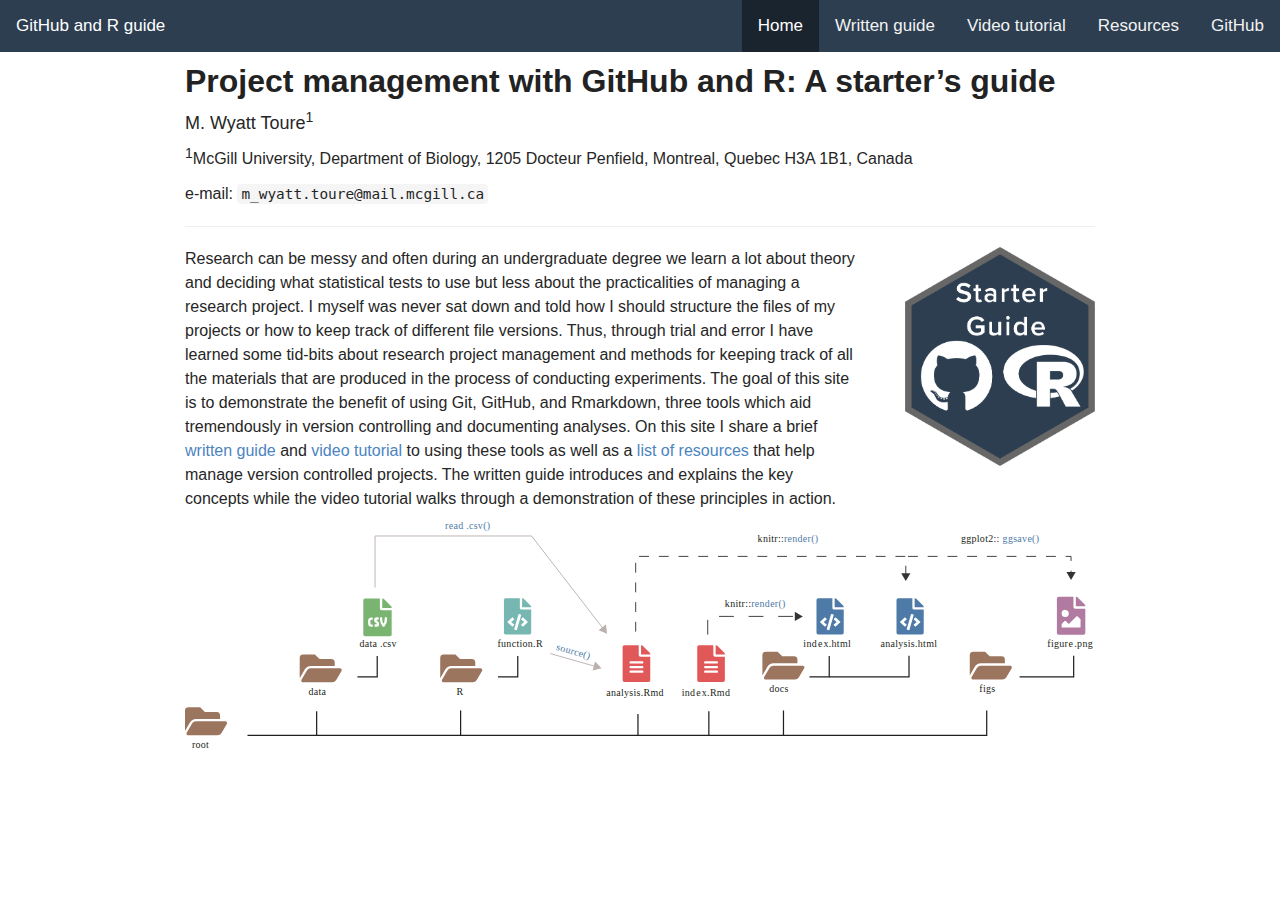
==== commit 31671374: "mobile friendly css" ====
--- a/docs/index.html
+++ b/docs/index.html
@@ -25,7 +25,9 @@
 <script src="[data-uri]"></script>
 <link href="data:text/css,%2Epagedtable%20%7B%0Aoverflow%3A%20auto%3B%0Apadding%2Dleft%3A%208px%3B%0Apadding%2Dright%3A%208px%3B%0A%7D%0A%2Epagedtable%2Dwrapper%20%7B%0Aborder%3A%201px%20solid%20%23ccc%3B%0Aborder%2Dradius%3A%204px%3B%0Amargin%2Dbottom%3A%2010px%3B%0A%7D%0A%2Epagedtable%20table%20%7B%0Awidth%3A%20100%25%3B%0Amax%2Dwidth%3A%20100%25%3B%0Amargin%3A%200%3B%0A%7D%0A%2Epagedtable%20th%20%7B%0Apadding%3A%200%205px%200%205px%3B%0Aborder%3A%20none%3B%0Aborder%2Dbottom%3A%202px%20solid%20%23dddddd%3B%0Amin%2Dwidth%3A%2045px%3B%0A%7D%0A%2Epagedtable%2Dempty%20th%20%7B%0Adisplay%3A%20none%3B%0A%7D%0A%2Epagedtable%20td%20%7B%0Apadding%3A%200%204px%200%204px%3B%0A%7D%0A%2Epagedtable%20%2Eeven%20%7B%0Abackground%2Dcolor%3A%20rgba%28140%2C%20140%2C%20140%2C%200%2E1%29%3B%0A%7D%0A%2Epagedtable%2Dpadding%2Dcol%20%7B%0Adisplay%3A%20none%3B%0A%7D%0A%2Epagedtable%20a%20%7B%0A%2Dwebkit%2Dtouch%2Dcallout%3A%20none%3B%0A%2Dwebkit%2Duser%2Dselect%3A%20none%3B%0A%2Dkhtml%2Duser%2Dselect%3A%20none%3B%0A%2Dmoz%2Duser%2Dselect%3A%20none%3B%0A%2Dms%2Duser%2Dselect%3A%20none%3B%0Auser%2Dselect%3A%20none%3B%0A%7D%0A%2Epagedtable%2Dindex%2Dnav%20%7B%0Acursor%3A%20pointer%3B%0Apadding%3A%200%205px%200%205px%3B%0Afloat%3A%20right%3B%0Aborder%3A%200%3B%0A%7D%0A%2Epagedtable%2Dindex%2Dnav%2Ddisabled%20%7B%0Acursor%3A%20default%3B%0Atext%2Ddecoration%3A%20none%3B%0Acolor%3A%20%23999%3B%0A%7D%0Aa%2Epagedtable%2Dindex%2Dnav%2Ddisabled%3Ahover%20%7B%0Atext%2Ddecoration%3A%20none%3B%0Acolor%3A%20%23999%3B%0A%7D%0A%2Epagedtable%2Dindexes%20%7B%0Acursor%3A%20pointer%3B%0Afloat%3A%20right%3B%0Aborder%3A%200%3B%0A%7D%0A%2Epagedtable%2Dindex%2Dcurrent%20%7B%0Acursor%3A%20default%3B%0Atext%2Ddecoration%3A%20none%3B%0Afont%2Dweight%3A%20bold%3B%0Acolor%3A%20%23333%3B%0Aborder%3A%200%3B%0A%7D%0Aa%2Epagedtable%2Dindex%2Dcurrent%3Ahover%20%7B%0Atext%2Ddecoration%3A%20none%3B%0Afont%2Dweight%3A%20bold%3B%0Acolor%3A%20%23333%3B%0A%7D%0A%2Epagedtable%2Dindex%20%7B%0Awidth%3A%2030px%3B%0Adisplay%3A%20inline%2Dblock%3B%0Atext%2Dalign%3A%20center%3B%0Aborder%3A%200%3B%0A%7D%0A%2Epagedtable%2Dindex%2Dseparator%2Dleft%20%7B%0Adisplay%3A%20inline%2Dblock%3B%0Acolor%3A%20%23333%3B%0Afont%2Dsize%3A%209px%3B%0Apadding%3A%200%200%200%200%3B%0Acursor%3A%20default%3B%0A%7D%0A%2Epagedtable%2Dindex%2Dseparator%2Dright%20%7B%0Adisplay%3A%20inline%2Dblock%3B%0Acolor%3A%20%23333%3B%0Afont%2Dsize%3A%209px%3B%0Apadding%3A%200%204px%200%200%3B%0Acursor%3A%20default%3B%0A%7D%0A%2Epagedtable%2Dfooter%20%7B%0Apadding%2Dtop%3A%204px%3B%0Apadding%2Dbottom%3A%205px%3B%0A%7D%0A%2Epagedtable%2Dnot%2Dempty%20%2Epagedtable%2Dfooter%20%7B%0Aborder%2Dtop%3A%202px%20solid%20%23dddddd%3B%0A%7D%0A%2Epagedtable%2Dinfo%20%7B%0Aoverflow%3A%20hidden%3B%0Acolor%3A%20%23999%3B%0Awhite%2Dspace%3A%20nowrap%3B%0Atext%2Doverflow%3A%20ellipsis%3B%0A%7D%0A%2Epagedtable%2Dheader%2Dname%20%7B%0Aoverflow%3A%20hidden%3B%0Atext%2Doverflow%3A%20ellipsis%3B%0A%7D%0A%2Epagedtable%2Dheader%2Dtype%20%7B%0Acolor%3A%20%23999%3B%0Afont%2Dweight%3A%20400%3B%0A%7D%0A%2Epagedtable%2Dna%2Dcell%20%7B%0Afont%2Dstyle%3A%20italic%3B%0Aopacity%3A%200%2E3%3B%0A%7D%0A" rel="stylesheet" />
 <script src="[data-uri]"></script>
-<script src="data:text/javascript,window%2EFontAwesomeKitConfig%20%3D%20%7B%22asyncLoading%22%3A%7B%22enabled%22%3Afalse%7D%2C%22autoA11y%22%3A%7B%22enabled%22%3Atrue%7D%2C%22baseUrl%22%3A%22https%3A%2F%2Fka%2Df%2Efontawesome%2Ecom%22%2C%22baseUrlKit%22%3A%22https%3A%2F%2Fkit%2Efontawesome%2Ecom%22%2C%22detectConflictsUntil%22%3Anull%2C%22iconUploads%22%3A%7B%7D%2C%22id%22%3A82881588%2C%22license%22%3A%22free%22%2C%22method%22%3A%22css%22%2C%22minify%22%3A%7B%22enabled%22%3Atrue%7D%2C%22token%22%3A%2293efa86f17%22%2C%22v4FontFaceShim%22%3A%7B%22enabled%22%3Atrue%7D%2C%22v4shim%22%3A%7B%22enabled%22%3Atrue%7D%2C%22version%22%3A%225%2E15%2E3%22%7D%3B%0A%21function%28t%29%7B%22function%22%3D%3Dtypeof%20define%26%26define%2Eamd%3Fdefine%28%22kit%2Dloader%22%2Ct%29%3At%28%29%7D%28%28function%28%29%7B%22use%20strict%22%3Bfunction%20t%28e%29%7Breturn%28t%3D%22function%22%3D%3Dtypeof%20Symbol%26%26%22symbol%22%3D%3Dtypeof%20Symbol%2Eiterator%3Ffunction%28t%29%7Breturn%20typeof%20t%7D%3Afunction%28t%29%7Breturn%20t%26%26%22function%22%3D%3Dtypeof%20Symbol%26%26t%2Econstructor%3D%3D%3DSymbol%26%26t%21%3D%3DSymbol%2Eprototype%3F%22symbol%22%3Atypeof%20t%7D%29%28e%29%7Dfunction%20e%28t%2Ce%2Cn%29%7Breturn%20e%20in%20t%3FObject%2EdefineProperty%28t%2Ce%2C%7Bvalue%3An%2Cenumerable%3A%210%2Cconfigurable%3A%210%2Cwritable%3A%210%7D%29%3At%5Be%5D%3Dn%2Ct%7Dfunction%20n%28t%2Ce%29%7Bvar%20n%3DObject%2Ekeys%28t%29%3Bif%28Object%2EgetOwnPropertySymbols%29%7Bvar%20r%3DObject%2EgetOwnPropertySymbols%28t%29%3Be%26%26%28r%3Dr%2Efilter%28%28function%28e%29%7Breturn%20Object%2EgetOwnPropertyDescriptor%28t%2Ce%29%2Eenumerable%7D%29%29%29%2Cn%2Epush%2Eapply%28n%2Cr%29%7Dreturn%20n%7Dfunction%20r%28t%29%7Bfor%28var%20r%3D1%3Br%3Carguments%2Elength%3Br%2B%2B%29%7Bvar%20o%3Dnull%21%3Darguments%5Br%5D%3Farguments%5Br%5D%3A%7B%7D%3Br%252%3Fn%28Object%28o%29%2C%210%29%2EforEach%28%28function%28n%29%7Be%28t%2Cn%2Co%5Bn%5D%29%7D%29%29%3AObject%2EgetOwnPropertyDescriptors%3FObject%2EdefineProperties%28t%2CObject%2EgetOwnPropertyDescriptors%28o%29%29%3An%28Object%28o%29%29%2EforEach%28%28function%28e%29%7BObject%2EdefineProperty%28t%2Ce%2CObject%2EgetOwnPropertyDescriptor%28o%2Ce%29%29%7D%29%29%7Dreturn%20t%7Dfunction%20o%28t%2Ce%29%7Breturn%20function%28t%29%7Bif%28Array%2EisArray%28t%29%29return%20t%7D%28t%29%7C%7Cfunction%28t%2Ce%29%7Bif%28%22undefined%22%3D%3Dtypeof%20Symbol%7C%7C%21%28Symbol%2Eiterator%20in%20Object%28t%29%29%29return%3Bvar%20n%3D%5B%5D%2Cr%3D%210%2Co%3D%211%2Ci%3Dvoid%200%3Btry%7Bfor%28var%20c%2Ca%3Dt%5BSymbol%2Eiterator%5D%28%29%3B%21%28r%3D%28c%3Da%2Enext%28%29%29%2Edone%29%26%26%28n%2Epush%28c%2Evalue%29%2C%21e%7C%7Cn%2Elength%21%3D%3De%29%3Br%3D%210%29%3B%7Dcatch%28t%29%7Bo%3D%210%2Ci%3Dt%7Dfinally%7Btry%7Br%7C%7Cnull%3D%3Da%2Ereturn%7C%7Ca%2Ereturn%28%29%7Dfinally%7Bif%28o%29throw%20i%7D%7Dreturn%20n%7D%28t%2Ce%29%7C%7Cfunction%28t%2Ce%29%7Bif%28%21t%29return%3Bif%28%22string%22%3D%3Dtypeof%20t%29return%20i%28t%2Ce%29%3Bvar%20n%3DObject%2Eprototype%2EtoString%2Ecall%28t%29%2Eslice%288%2C%2D1%29%3B%22Object%22%3D%3D%3Dn%26%26t%2Econstructor%26%26%28n%3Dt%2Econstructor%2Ename%29%3Bif%28%22Map%22%3D%3D%3Dn%7C%7C%22Set%22%3D%3D%3Dn%29return%20Array%2Efrom%28t%29%3Bif%28%22Arguments%22%3D%3D%3Dn%7C%7C%2F%5E%28%3F%3AUi%7CI%29nt%28%3F%3A8%7C16%7C32%29%28%3F%3AClamped%29%3FArray%24%2F%2Etest%28n%29%29return%20i%28t%2Ce%29%7D%28t%2Ce%29%7C%7Cfunction%28%29%7Bthrow%20new%20TypeError%28%22Invalid%20attempt%20to%20destructure%20non%2Diterable%20instance%2E%5CnIn%20order%20to%20be%20iterable%2C%20non%2Darray%20objects%20must%20have%20a%20%5BSymbol%2Eiterator%5D%28%29%20method%2E%22%29%7D%28%29%7Dfunction%20i%28t%2Ce%29%7B%28null%3D%3De%7C%7Ce%3Et%2Elength%29%26%26%28e%3Dt%2Elength%29%3Bfor%28var%20n%3D0%2Cr%3Dnew%20Array%28e%29%3Bn%3Ce%3Bn%2B%2B%29r%5Bn%5D%3Dt%5Bn%5D%3Breturn%20r%7Dfunction%20c%28t%2Ce%29%7Bvar%20n%3De%26%26e%2EaddOn%7C%7C%22%22%2Cr%3De%26%26e%2EbaseFilename%7C%7Ct%2Elicense%2Bn%2Co%3De%26%26e%2Eminify%3F%22%2Emin%22%3A%22%22%2Ci%3De%26%26e%2EfileSuffix%7C%7Ct%2Emethod%2Cc%3De%26%26e%2Esubdir%7C%7Ct%2Emethod%3Breturn%20t%2EbaseUrl%2B%22%2Freleases%2F%22%2B%28%22latest%22%3D%3D%3Dt%2Eversion%3F%22latest%22%3A%22v%22%2Econcat%28t%2Eversion%29%29%2B%22%2F%22%2Bc%2B%22%2F%22%2Br%2Bo%2B%22%2E%22%2Bi%7Dfunction%20a%28t%29%7Breturn%20t%2EbaseUrlKit%2B%22%2F%22%2Bt%2Etoken%2B%22%2F%22%2Bt%2Eid%2B%22%2Fkit%2Dupload%2Ecss%22%7Dfunction%20u%28t%2Ce%29%7Bvar%20n%3De%7C%7C%5B%22fa%22%5D%2Cr%3D%22%2E%22%2BArray%2Eprototype%2Ejoin%2Ecall%28n%2C%22%2C%2E%22%29%2Co%3Dt%2EquerySelectorAll%28r%29%3BArray%2Eprototype%2EforEach%2Ecall%28o%2C%28function%28e%29%7Bvar%20n%3De%2EgetAttribute%28%22title%22%29%3Be%2EsetAttribute%28%22aria%2Dhidden%22%2C%22true%22%29%3Bvar%20r%3D%21e%2EnextElementSibling%7C%7C%21e%2EnextElementSibling%2EclassList%2Econtains%28%22sr%2Donly%22%29%3Bif%28n%26%26r%29%7Bvar%20o%3Dt%2EcreateElement%28%22span%22%29%3Bo%2EinnerHTML%3Dn%2Co%2EclassList%2Eadd%28%22sr%2Donly%22%29%2Ce%2EparentNode%2EinsertBefore%28o%2Ce%2EnextSibling%29%7D%7D%29%29%7Dvar%20f%2Cs%3Dfunction%28%29%7B%7D%2Cd%3D%22undefined%22%21%3Dtypeof%20global%26%26void%200%21%3D%3Dglobal%2Eprocess%26%26%22function%22%3D%3Dtypeof%20global%2Eprocess%2Eemit%2Cl%3D%22undefined%22%3D%3Dtypeof%20setImmediate%3FsetTimeout%3AsetImmediate%2Ch%3D%5B%5D%3Bfunction%20m%28%29%7Bfor%28var%20t%3D0%3Bt%3Ch%2Elength%3Bt%2B%2B%29h%5Bt%5D%5B0%5D%28h%5Bt%5D%5B1%5D%29%3Bh%3D%5B%5D%2Cf%3D%211%7Dfunction%20p%28t%2Ce%29%7Bh%2Epush%28%5Bt%2Ce%5D%29%2Cf%7C%7C%28f%3D%210%2Cl%28m%2C0%29%29%7Dfunction%20y%28t%29%7Bvar%20e%3Dt%2Eowner%2Cn%3De%2E%5Fstate%2Cr%3De%2E%5Fdata%2Co%3Dt%5Bn%5D%2Ci%3Dt%2Ethen%3Bif%28%22function%22%3D%3Dtypeof%20o%29%7Bn%3D%22fulfilled%22%3Btry%7Br%3Do%28r%29%7Dcatch%28t%29%7Bw%28i%2Ct%29%7D%7Db%28i%2Cr%29%7C%7C%28%22fulfilled%22%3D%3D%3Dn%26%26v%28i%2Cr%29%2C%22rejected%22%3D%3D%3Dn%26%26w%28i%2Cr%29%29%7Dfunction%20b%28e%2Cn%29%7Bvar%20r%3Btry%7Bif%28e%3D%3D%3Dn%29throw%20new%20TypeError%28%22A%20promises%20callback%20cannot%20return%20that%20same%20promise%2E%22%29%3Bif%28n%26%26%28%22function%22%3D%3Dtypeof%20n%7C%7C%22object%22%3D%3D%3Dt%28n%29%29%29%7Bvar%20o%3Dn%2Ethen%3Bif%28%22function%22%3D%3Dtypeof%20o%29return%20o%2Ecall%28n%2C%28function%28t%29%7Br%7C%7C%28r%3D%210%2Cn%3D%3D%3Dt%3Fg%28e%2Ct%29%3Av%28e%2Ct%29%29%7D%29%2C%28function%28t%29%7Br%7C%7C%28r%3D%210%2Cw%28e%2Ct%29%29%7D%29%29%2C%210%7D%7Dcatch%28t%29%7Breturn%20r%7C%7Cw%28e%2Ct%29%2C%210%7Dreturn%211%7Dfunction%20v%28t%2Ce%29%7Bt%21%3D%3De%26%26b%28t%2Ce%29%7C%7Cg%28t%2Ce%29%7Dfunction%20g%28t%2Ce%29%7B%22pending%22%3D%3D%3Dt%2E%5Fstate%26%26%28t%2E%5Fstate%3D%22settled%22%2Ct%2E%5Fdata%3De%2Cp%28S%2Ct%29%29%7Dfunction%20w%28t%2Ce%29%7B%22pending%22%3D%3D%3Dt%2E%5Fstate%26%26%28t%2E%5Fstate%3D%22settled%22%2Ct%2E%5Fdata%3De%2Cp%28O%2Ct%29%29%7Dfunction%20A%28t%29%7Bt%2E%5Fthen%3Dt%2E%5Fthen%2EforEach%28y%29%7Dfunction%20S%28t%29%7Bt%2E%5Fstate%3D%22fulfilled%22%2CA%28t%29%7Dfunction%20O%28t%29%7Bt%2E%5Fstate%3D%22rejected%22%2CA%28t%29%2C%21t%2E%5Fhandled%26%26d%26%26global%2Eprocess%2Eemit%28%22unhandledRejection%22%2Ct%2E%5Fdata%2Ct%29%7Dfunction%20j%28t%29%7Bglobal%2Eprocess%2Eemit%28%22rejectionHandled%22%2Ct%29%7Dfunction%20E%28t%29%7Bif%28%22function%22%21%3Dtypeof%20t%29throw%20new%20TypeError%28%22Promise%20resolver%20%22%2Bt%2B%22%20is%20not%20a%20function%22%29%3Bif%28this%20instanceof%20E%3D%3D%211%29throw%20new%20TypeError%28%22Failed%20to%20construct%20%27Promise%27%3A%20Please%20use%20the%20%27new%27%20operator%2C%20this%20object%20constructor%20cannot%20be%20called%20as%20a%20function%2E%22%29%3Bthis%2E%5Fthen%3D%5B%5D%2Cfunction%28t%2Ce%29%7Bfunction%20n%28t%29%7Bw%28e%2Ct%29%7Dtry%7Bt%28%28function%28t%29%7Bv%28e%2Ct%29%7D%29%2Cn%29%7Dcatch%28t%29%7Bn%28t%29%7D%7D%28t%2Cthis%29%7DE%2Eprototype%3D%7Bconstructor%3AE%2C%5Fstate%3A%22pending%22%2C%5Fthen%3Anull%2C%5Fdata%3Avoid%200%2C%5Fhandled%3A%211%2Cthen%3Afunction%28t%2Ce%29%7Bvar%20n%3D%7Bowner%3Athis%2Cthen%3Anew%20this%2Econstructor%28s%29%2Cfulfilled%3At%2Crejected%3Ae%7D%3Breturn%21e%26%26%21t%7C%7Cthis%2E%5Fhandled%7C%7C%28this%2E%5Fhandled%3D%210%2C%22rejected%22%3D%3D%3Dthis%2E%5Fstate%26%26d%26%26p%28j%2Cthis%29%29%2C%22fulfilled%22%3D%3D%3Dthis%2E%5Fstate%7C%7C%22rejected%22%3D%3D%3Dthis%2E%5Fstate%3Fp%28y%2Cn%29%3Athis%2E%5Fthen%2Epush%28n%29%2Cn%2Ethen%7D%2Ccatch%3Afunction%28t%29%7Breturn%20this%2Ethen%28null%2Ct%29%7D%7D%2CE%2Eall%3Dfunction%28t%29%7Bif%28%21Array%2EisArray%28t%29%29throw%20new%20TypeError%28%22You%20must%20pass%20an%20array%20to%20Promise%2Eall%28%29%2E%22%29%3Breturn%20new%20E%28%28function%28e%2Cn%29%7Bvar%20r%3D%5B%5D%2Co%3D0%3Bfunction%20i%28t%29%7Breturn%20o%2B%2B%2Cfunction%28n%29%7Br%5Bt%5D%3Dn%2C%2D%2Do%7C%7Ce%28r%29%7D%7Dfor%28var%20c%2Ca%3D0%3Ba%3Ct%2Elength%3Ba%2B%2B%29%28c%3Dt%5Ba%5D%29%26%26%22function%22%3D%3Dtypeof%20c%2Ethen%3Fc%2Ethen%28i%28a%29%2Cn%29%3Ar%5Ba%5D%3Dc%3Bo%7C%7Ce%28r%29%7D%29%29%7D%2CE%2Erace%3Dfunction%28t%29%7Bif%28%21Array%2EisArray%28t%29%29throw%20new%20TypeError%28%22You%20must%20pass%20an%20array%20to%20Promise%2Erace%28%29%2E%22%29%3Breturn%20new%20E%28%28function%28e%2Cn%29%7Bfor%28var%20r%2Co%3D0%3Bo%3Ct%2Elength%3Bo%2B%2B%29%28r%3Dt%5Bo%5D%29%26%26%22function%22%3D%3Dtypeof%20r%2Ethen%3Fr%2Ethen%28e%2Cn%29%3Ae%28r%29%7D%29%29%7D%2CE%2Eresolve%3Dfunction%28e%29%7Breturn%20e%26%26%22object%22%3D%3D%3Dt%28e%29%26%26e%2Econstructor%3D%3D%3DE%3Fe%3Anew%20E%28%28function%28t%29%7Bt%28e%29%7D%29%29%7D%2CE%2Ereject%3Dfunction%28t%29%7Breturn%20new%20E%28%28function%28e%2Cn%29%7Bn%28t%29%7D%29%29%7D%3Bvar%20%5F%3D%22function%22%3D%3Dtypeof%20Promise%3FPromise%3AE%3Bfunction%20P%28t%2Ce%29%7Bvar%20n%3De%2Efetch%2Cr%3De%2EXMLHttpRequest%2Co%3De%2Etoken%2Ci%3Dt%3Breturn%22URLSearchParams%22in%20window%3F%28i%3Dnew%20URL%28t%29%29%2EsearchParams%2Eset%28%22token%22%2Co%29%3Ai%3Di%2B%22%3Ftoken%3D%22%2BencodeURIComponent%28o%29%2Ci%3Di%2EtoString%28%29%2Cnew%20%5F%28%28function%28t%2Ce%29%7Bif%28%22function%22%3D%3Dtypeof%20n%29n%28i%2C%7Bmode%3A%22cors%22%2Ccache%3A%22default%22%7D%29%2Ethen%28%28function%28t%29%7Bif%28t%2Eok%29return%20t%2Etext%28%29%3Bthrow%20new%20Error%28%22%22%29%7D%29%29%2Ethen%28%28function%28e%29%7Bt%28e%29%7D%29%29%2Ecatch%28e%29%3Belse%20if%28%22function%22%3D%3Dtypeof%20r%29%7Bvar%20o%3Dnew%20r%3Bo%2EaddEventListener%28%22loadend%22%2C%28function%28%29%7Bthis%2EresponseText%3Ft%28this%2EresponseText%29%3Ae%28new%20Error%28%22%22%29%29%7D%29%29%3B%5B%22abort%22%2C%22error%22%2C%22timeout%22%5D%2Emap%28%28function%28t%29%7Bo%2EaddEventListener%28t%2C%28function%28%29%7Be%28new%20Error%28%22%22%29%29%7D%29%29%7D%29%29%2Co%2Eopen%28%22GET%22%2Ci%29%2Co%2Esend%28%29%7Delse%7Be%28new%20Error%28%22%22%29%29%7D%7D%29%29%7Dfunction%20C%28t%2Ce%2Cn%29%7Bvar%20r%3Dt%3Breturn%5B%5B%2F%28url%5C%28%22%3F%29%5C%2E%5C%2E%5C%2F%5C%2E%5C%2E%5C%2F%5C%2E%5C%2E%2Fg%2Cfunction%28t%2Cn%29%7Breturn%22%22%2Econcat%28n%29%2Econcat%28e%29%7D%5D%2C%5B%2F%28url%5C%28%22%3F%29%5C%2E%5C%2E%5C%2Fwebfonts%2Fg%2Cfunction%28t%2Cr%29%7Breturn%22%22%2Econcat%28r%29%2Econcat%28e%2C%22%2Freleases%2Fv%22%29%2Econcat%28n%2C%22%2Fwebfonts%22%29%7D%5D%2C%5B%2F%28url%5C%28%22%3F%29https%3A%5C%2F%5C%2Fkit%2Dfree%28%5B%5E%2E%5D%29%2A%5C%2Efontawesome%5C%2Ecom%2Fg%2Cfunction%28t%2Cn%29%7Breturn%22%22%2Econcat%28n%29%2Econcat%28e%29%7D%5D%5D%2EforEach%28%28function%28t%29%7Bvar%20e%3Do%28t%2C2%29%2Cn%3De%5B0%5D%2Ci%3De%5B1%5D%3Br%3Dr%2Ereplace%28n%2Ci%29%7D%29%29%2Cr%7Dfunction%20F%28t%2Ce%29%7Bvar%20n%3Darguments%2Elength%3E2%26%26void%200%21%3D%3Darguments%5B2%5D%3Farguments%5B2%5D%3Afunction%28%29%7B%7D%2Co%3De%2Edocument%7C%7Co%2Ci%3Du%2Ebind%28u%2Co%2C%5B%22fa%22%2C%22fab%22%2C%22fas%22%2C%22far%22%2C%22fal%22%2C%22fad%22%2C%22fak%22%5D%29%2Cf%3DObject%2Ekeys%28t%2EiconUploads%7C%7C%7B%7D%29%2Elength%3E0%3Bt%2EautoA11y%2Eenabled%26%26n%28i%29%3Bvar%20s%3D%5B%7Bid%3A%22fa%2Dmain%22%2CaddOn%3Avoid%200%7D%5D%3Bt%2Ev4shim%2Eenabled%26%26s%2Epush%28%7Bid%3A%22fa%2Dv4%2Dshims%22%2CaddOn%3A%22%2Dv4%2Dshims%22%7D%29%2Ct%2Ev4FontFaceShim%2Eenabled%26%26s%2Epush%28%7Bid%3A%22fa%2Dv4%2Dfont%2Dface%22%2CaddOn%3A%22%2Dv4%2Dfont%2Dface%22%7D%29%2Cf%26%26s%2Epush%28%7Bid%3A%22fa%2Dkit%2Dupload%22%2CcustomCss%3A%210%7D%29%3Bvar%20d%3Ds%2Emap%28%28function%28n%29%7Breturn%20new%20%5F%28%28function%28o%2Ci%29%7BP%28n%2EcustomCss%3Fa%28t%29%3Ac%28t%2C%7BaddOn%3An%2EaddOn%2Cminify%3At%2Eminify%2Eenabled%7D%29%2Ce%29%2Ethen%28%28function%28i%29%7Bo%28U%28i%2Cr%28r%28%7B%7D%2Ce%29%2C%7B%7D%2C%7BbaseUrl%3At%2EbaseUrl%2Cversion%3At%2Eversion%2Cid%3An%2Eid%2CcontentFilter%3Afunction%28t%2Ce%29%7Breturn%20C%28t%2Ce%2EbaseUrl%2Ce%2Eversion%29%7D%7D%29%29%29%7D%29%29%2Ecatch%28i%29%7D%29%29%7D%29%29%3Breturn%20%5F%2Eall%28d%29%7Dfunction%20U%28t%2Ce%29%7Bvar%20n%3De%2EcontentFilter%7C%7Cfunction%28t%2Ce%29%7Breturn%20t%7D%2Cr%3Ddocument%2EcreateElement%28%22style%22%29%2Co%3Ddocument%2EcreateTextNode%28n%28t%2Ce%29%29%3Breturn%20r%2EappendChild%28o%29%2Cr%2Emedia%3D%22all%22%2Ce%2Eid%26%26r%2EsetAttribute%28%22id%22%2Ce%2Eid%29%2Ce%26%26e%2EdetectingConflicts%26%26e%2EdetectionIgnoreAttr%26%26r%2EsetAttributeNode%28document%2EcreateAttribute%28e%2EdetectionIgnoreAttr%29%29%2Cr%7Dfunction%20k%28t%2Ce%29%7Be%2EautoA11y%3Dt%2EautoA11y%2Eenabled%2C%22pro%22%3D%3D%3Dt%2Elicense%26%26%28e%2EautoFetchSvg%3D%210%2Ce%2EfetchSvgFrom%3Dt%2EbaseUrl%2B%22%2Freleases%2F%22%2B%28%22latest%22%3D%3D%3Dt%2Eversion%3F%22latest%22%3A%22v%22%2Econcat%28t%2Eversion%29%29%2B%22%2Fsvgs%22%2Ce%2EfetchUploadedSvgFrom%3Dt%2EuploadsUrl%29%3Bvar%20n%3D%5B%5D%3Breturn%20t%2Ev4shim%2Eenabled%26%26n%2Epush%28new%20%5F%28%28function%28n%2Co%29%7BP%28c%28t%2C%7BaddOn%3A%22%2Dv4%2Dshims%22%2Cminify%3At%2Eminify%2Eenabled%7D%29%2Ce%29%2Ethen%28%28function%28t%29%7Bn%28I%28t%2Cr%28r%28%7B%7D%2Ce%29%2C%7B%7D%2C%7Bid%3A%22fa%2Dv4%2Dshims%22%7D%29%29%29%7D%29%29%2Ecatch%28o%29%7D%29%29%29%2Cn%2Epush%28new%20%5F%28%28function%28n%2Co%29%7BP%28c%28t%2C%7Bminify%3At%2Eminify%2Eenabled%7D%29%2Ce%29%2Ethen%28%28function%28t%29%7Bvar%20o%3DI%28t%2Cr%28r%28%7B%7D%2Ce%29%2C%7B%7D%2C%7Bid%3A%22fa%2Dmain%22%7D%29%29%3Bn%28function%28t%2Ce%29%7Bvar%20n%3De%26%26void%200%21%3D%3De%2EautoFetchSvg%3Fe%2EautoFetchSvg%3Avoid%200%2Cr%3De%26%26void%200%21%3D%3De%2EautoA11y%3Fe%2EautoA11y%3Avoid%200%3Bvoid%200%21%3D%3Dr%26%26t%2EsetAttribute%28%22data%2Dauto%2Da11y%22%2Cr%3F%22true%22%3A%22false%22%29%3Bn%26%26%28t%2EsetAttributeNode%28document%2EcreateAttribute%28%22data%2Dauto%2Dfetch%2Dsvg%22%29%29%2Ct%2EsetAttribute%28%22data%2Dfetch%2Dsvg%2Dfrom%22%2Ce%2EfetchSvgFrom%29%2Ct%2EsetAttribute%28%22data%2Dfetch%2Duploaded%2Dsvg%2Dfrom%22%2Ce%2EfetchUploadedSvgFrom%29%29%3Breturn%20t%7D%28o%2Ce%29%29%7D%29%29%2Ecatch%28o%29%7D%29%29%29%2C%5F%2Eall%28n%29%7Dfunction%20I%28t%2Ce%29%7Bvar%20n%3Ddocument%2EcreateElement%28%22SCRIPT%22%29%2Cr%3Ddocument%2EcreateTextNode%28t%29%3Breturn%20n%2EappendChild%28r%29%2Cn%2EreferrerPolicy%3D%22strict%2Dorigin%22%2Ce%2Eid%26%26n%2EsetAttribute%28%22id%22%2Ce%2Eid%29%2Ce%26%26e%2EdetectingConflicts%26%26e%2EdetectionIgnoreAttr%26%26n%2EsetAttributeNode%28document%2EcreateAttribute%28e%2EdetectionIgnoreAttr%29%29%2Cn%7Dfunction%20L%28t%29%7Bvar%20e%2Cn%3D%5B%5D%2Cr%3Ddocument%2Co%3Dr%2EdocumentElement%2EdoScroll%2Ci%3D%28o%3F%2F%5Eloaded%7C%5Ec%2F%3A%2F%5Eloaded%7C%5Ei%7C%5Ec%2F%29%2Etest%28r%2EreadyState%29%3Bi%7C%7Cr%2EaddEventListener%28%22DOMContentLoaded%22%2Ce%3Dfunction%28%29%7Bfor%28r%2EremoveEventListener%28%22DOMContentLoaded%22%2Ce%29%2Ci%3D1%3Be%3Dn%2Eshift%28%29%3B%29e%28%29%7D%29%2Ci%3FsetTimeout%28t%2C0%29%3An%2Epush%28t%29%7Dfunction%20T%28t%29%7B%22undefined%22%21%3Dtypeof%20MutationObserver%26%26new%20MutationObserver%28t%29%2Eobserve%28document%2C%7BchildList%3A%210%2Csubtree%3A%210%7D%29%7Dtry%7Bif%28window%2EFontAwesomeKitConfig%29%7Bvar%20x%3Dwindow%2EFontAwesomeKitConfig%2CM%3D%7BdetectingConflicts%3Ax%2EdetectConflictsUntil%26%26new%20Date%3C%3Dnew%20Date%28x%2EdetectConflictsUntil%29%2CdetectionIgnoreAttr%3A%22data%2Dfa%2Ddetection%2Dignore%22%2Cfetch%3Awindow%2Efetch%2Ctoken%3Ax%2Etoken%2CXMLHttpRequest%3Awindow%2EXMLHttpRequest%2Cdocument%3Adocument%7D%2CD%3Ddocument%2EcurrentScript%2CN%3DD%3FD%2EparentElement%3Adocument%2Ehead%3B%28function%28%29%7Bvar%20t%3Darguments%2Elength%3E0%26%26void%200%21%3D%3Darguments%5B0%5D%3Farguments%5B0%5D%3A%7B%7D%2Ce%3Darguments%2Elength%3E1%26%26void%200%21%3D%3Darguments%5B1%5D%3Farguments%5B1%5D%3A%7B%7D%3Breturn%22js%22%3D%3D%3Dt%2Emethod%3Fk%28t%2Ce%29%3A%22css%22%3D%3D%3Dt%2Emethod%3FF%28t%2Ce%2C%28function%28t%29%7BL%28t%29%2CT%28t%29%7D%29%29%3Avoid%200%7D%29%28x%2CM%29%2Ethen%28%28function%28t%29%7Bt%2Emap%28%28function%28t%29%7Btry%7BN%2EinsertBefore%28t%2CD%3FD%2EnextSibling%3Anull%29%7Dcatch%28e%29%7BN%2EappendChild%28t%29%7D%7D%29%29%2CM%2EdetectingConflicts%26%26D%26%26L%28%28function%28%29%7BD%2EsetAttributeNode%28document%2EcreateAttribute%28M%2EdetectionIgnoreAttr%29%29%3Bvar%20t%3Dfunction%28t%2Ce%29%7Bvar%20n%3Ddocument%2EcreateElement%28%22script%22%29%3Breturn%20e%26%26e%2EdetectionIgnoreAttr%26%26n%2EsetAttributeNode%28document%2EcreateAttribute%28e%2EdetectionIgnoreAttr%29%29%2Cn%2Esrc%3Dc%28t%2C%7BbaseFilename%3A%22conflict%2Ddetection%22%2CfileSuffix%3A%22js%22%2Csubdir%3A%22js%22%2Cminify%3At%2Eminify%2Eenabled%7D%29%2Cn%7D%28x%2CM%29%3Bdocument%2Ebody%2EappendChild%28t%29%7D%29%29%7D%29%29%2Ecatch%28%28function%28t%29%7Bconsole%2Eerror%28%22%22%2Econcat%28%22Font%20Awesome%20Kit%3A%22%2C%22%20%22%29%2Econcat%28t%29%29%7D%29%29%7D%7Dcatch%28t%29%7Bconsole%2Eerror%28%22%22%2Econcat%28%22Font%20Awesome%20Kit%3A%22%2C%22%20%22%29%2Econcat%28t%29%29%7D%7D%29%29%3B%0A" crossorigin="anonymous"></script>
+<script src="data:text/javascript,window%2EFontAwesomeKitConfig%20%3D%20%7B%22asyncLoading%22%3A%7B%22enabled%22%3Afalse%7D%2C%22autoA11y%22%3A%7B%22enabled%22%3Atrue%7D%2C%22baseUrl%22%3A%22https%3A%2F%2Fka%2Df%2Efontawesome%2Ecom%22%2C%22baseUrlKit%22%3A%22https%3A%2F%2Fkit%2Efontawesome%2Ecom%22%2C%22detectConflictsUntil%22%3Anull%2C%22iconUploads%22%3A%7B%7D%2C%22id%22%3A82881588%2C%22license%22%3A%22free%22%2C%22method%22%3A%22css%22%2C%22minify%22%3A%7B%22enabled%22%3Atrue%7D%2C%22token%22%3A%2293efa86f17%22%2C%22v4FontFaceShim%22%3A%7B%22enabled%22%3Atrue%7D%2C%22v4shim%22%3A%7B%22enabled%22%3Atrue%7D%2C%22version%22%3A%225%2E15%2E3%22%7D%3B%0A%21function%28t%29%7B%22function%22%3D%3Dtypeof%20define%26%26define%2Eamd%3Fdefine%28%22kit%2Dloader%22%2Ct%29%3At%28%29%7D%28%28function%28%29%7B%22use%20strict%22%3Bfunction%20t%28e%29%7Breturn%28t%3D%22function%22%3D%3Dtypeof%20Symbol%26%26%22symbol%22%3D%3Dtypeof%20Symbol%2Eiterator%3Ffunction%28t%29%7Breturn%20typeof%20t%7D%3Afunction%28t%29%7Breturn%20t%26%26%22function%22%3D%3Dtypeof%20Symbol%26%26t%2Econstructor%3D%3D%3DSymbol%26%26t%21%3D%3DSymbol%2Eprototype%3F%22symbol%22%3Atypeof%20t%7D%29%28e%29%7Dfunction%20e%28t%2Ce%2Cn%29%7Breturn%20e%20in%20t%3FObject%2EdefineProperty%28t%2Ce%2C%7Bvalue%3An%2Cenumerable%3A%210%2Cconfigurable%3A%210%2Cwritable%3A%210%7D%29%3At%5Be%5D%3Dn%2Ct%7Dfunction%20n%28t%2Ce%29%7Bvar%20n%3DObject%2Ekeys%28t%29%3Bif%28Object%2EgetOwnPropertySymbols%29%7Bvar%20r%3DObject%2EgetOwnPropertySymbols%28t%29%3Be%26%26%28r%3Dr%2Efilter%28%28function%28e%29%7Breturn%20Object%2EgetOwnPropertyDescriptor%28t%2Ce%29%2Eenumerable%7D%29%29%29%2Cn%2Epush%2Eapply%28n%2Cr%29%7Dreturn%20n%7Dfunction%20r%28t%29%7Bfor%28var%20r%3D1%3Br%3Carguments%2Elength%3Br%2B%2B%29%7Bvar%20o%3Dnull%21%3Darguments%5Br%5D%3Farguments%5Br%5D%3A%7B%7D%3Br%252%3Fn%28Object%28o%29%2C%210%29%2EforEach%28%28function%28n%29%7Be%28t%2Cn%2Co%5Bn%5D%29%7D%29%29%3AObject%2EgetOwnPropertyDescriptors%3FObject%2EdefineProperties%28t%2CObject%2EgetOwnPropertyDescriptors%28o%29%29%3An%28Object%28o%29%29%2EforEach%28%28function%28e%29%7BObject%2EdefineProperty%28t%2Ce%2CObject%2EgetOwnPropertyDescriptor%28o%2Ce%29%29%7D%29%29%7Dreturn%20t%7Dfunction%20o%28t%2Ce%29%7Breturn%20function%28t%29%7Bif%28Array%2EisArray%28t%29%29return%20t%7D%28t%29%7C%7Cfunction%28t%2Ce%29%7Bif%28%22undefined%22%3D%3Dtypeof%20Symbol%7C%7C%21%28Symbol%2Eiterator%20in%20Object%28t%29%29%29return%3Bvar%20n%3D%5B%5D%2Cr%3D%210%2Co%3D%211%2Ci%3Dvoid%200%3Btry%7Bfor%28var%20c%2Ca%3Dt%5BSymbol%2Eiterator%5D%28%29%3B%21%28r%3D%28c%3Da%2Enext%28%29%29%2Edone%29%26%26%28n%2Epush%28c%2Evalue%29%2C%21e%7C%7Cn%2Elength%21%3D%3De%29%3Br%3D%210%29%3B%7Dcatch%28t%29%7Bo%3D%210%2Ci%3Dt%7Dfinally%7Btry%7Br%7C%7Cnull%3D%3Da%2Ereturn%7C%7Ca%2Ereturn%28%29%7Dfinally%7Bif%28o%29throw%20i%7D%7Dreturn%20n%7D%28t%2Ce%29%7C%7Cfunction%28t%2Ce%29%7Bif%28%21t%29return%3Bif%28%22string%22%3D%3Dtypeof%20t%29return%20i%28t%2Ce%29%3Bvar%20n%3DObject%2Eprototype%2EtoString%2Ecall%28t%29%2Eslice%288%2C%2D1%29%3B%22Object%22%3D%3D%3Dn%26%26t%2Econstructor%26%26%28n%3Dt%2Econstructor%2Ename%29%3Bif%28%22Map%22%3D%3D%3Dn%7C%7C%22Set%22%3D%3D%3Dn%29return%20Array%2Efrom%28t%29%3Bif%28%22Arguments%22%3D%3D%3Dn%7C%7C%2F%5E%28%3F%3AUi%7CI%29nt%28%3F%3A8%7C16%7C32%29%28%3F%3AClamped%29%3FArray%24%2F%2Etest%28n%29%29return%20i%28t%2Ce%29%7D%28t%2Ce%29%7C%7Cfunction%28%29%7Bthrow%20new%20TypeError%28%22Invalid%20attempt%20to%20destructure%20non%2Diterable%20instance%2E%5CnIn%20order%20to%20be%20iterable%2C%20non%2Darray%20objects%20must%20have%20a%20%5BSymbol%2Eiterator%5D%28%29%20method%2E%22%29%7D%28%29%7Dfunction%20i%28t%2Ce%29%7B%28null%3D%3De%7C%7Ce%3Et%2Elength%29%26%26%28e%3Dt%2Elength%29%3Bfor%28var%20n%3D0%2Cr%3Dnew%20Array%28e%29%3Bn%3Ce%3Bn%2B%2B%29r%5Bn%5D%3Dt%5Bn%5D%3Breturn%20r%7Dfunction%20c%28t%2Ce%29%7Bvar%20n%3De%26%26e%2EaddOn%7C%7C%22%22%2Cr%3De%26%26e%2EbaseFilename%7C%7Ct%2Elicense%2Bn%2Co%3De%26%26e%2Eminify%3F%22%2Emin%22%3A%22%22%2Ci%3De%26%26e%2EfileSuffix%7C%7Ct%2Emethod%2Cc%3De%26%26e%2Esubdir%7C%7Ct%2Emethod%3Breturn%20t%2EbaseUrl%2B%22%2Freleases%2F%22%2B%28%22latest%22%3D%3D%3Dt%2Eversion%3F%22latest%22%3A%22v%22%2Econcat%28t%2Eversion%29%29%2B%22%2F%22%2Bc%2B%22%2F%22%2Br%2Bo%2B%22%2E%22%2Bi%7Dfunction%20a%28t%29%7Breturn%20t%2EbaseUrlKit%2B%22%2F%22%2Bt%2Etoken%2B%22%2F%22%2Bt%2Eid%2B%22%2Fkit%2Dupload%2Ecss%22%7Dfunction%20u%28t%2Ce%29%7Bvar%20n%3De%7C%7C%5B%22fa%22%5D%2Cr%3D%22%2E%22%2BArray%2Eprototype%2Ejoin%2Ecall%28n%2C%22%2C%2E%22%29%2Co%3Dt%2EquerySelectorAll%28r%29%3BArray%2Eprototype%2EforEach%2Ecall%28o%2C%28function%28e%29%7Bvar%20n%3De%2EgetAttribute%28%22title%22%29%3Be%2EsetAttribute%28%22aria%2Dhidden%22%2C%22true%22%29%3Bvar%20r%3D%21e%2EnextElementSibling%7C%7C%21e%2EnextElementSibling%2EclassList%2Econtains%28%22sr%2Donly%22%29%3Bif%28n%26%26r%29%7Bvar%20o%3Dt%2EcreateElement%28%22span%22%29%3Bo%2EinnerHTML%3Dn%2Co%2EclassList%2Eadd%28%22sr%2Donly%22%29%2Ce%2EparentNode%2EinsertBefore%28o%2Ce%2EnextSibling%29%7D%7D%29%29%7Dvar%20f%2Cs%3Dfunction%28%29%7B%7D%2Cd%3D%22undefined%22%21%3Dtypeof%20global%26%26void%200%21%3D%3Dglobal%2Eprocess%26%26%22function%22%3D%3Dtypeof%20global%2Eprocess%2Eemit%2Cl%3D%22undefined%22%3D%3Dtypeof%20setImmediate%3FsetTimeout%3AsetImmediate%2Ch%3D%5B%5D%3Bfunction%20m%28%29%7Bfor%28var%20t%3D0%3Bt%3Ch%2Elength%3Bt%2B%2B%29h%5Bt%5D%5B0%5D%28h%5Bt%5D%5B1%5D%29%3Bh%3D%5B%5D%2Cf%3D%211%7Dfunction%20p%28t%2Ce%29%7Bh%2Epush%28%5Bt%2Ce%5D%29%2Cf%7C%7C%28f%3D%210%2Cl%28m%2C0%29%29%7Dfunction%20y%28t%29%7Bvar%20e%3Dt%2Eowner%2Cn%3De%2E%5Fstate%2Cr%3De%2E%5Fdata%2Co%3Dt%5Bn%5D%2Ci%3Dt%2Ethen%3Bif%28%22function%22%3D%3Dtypeof%20o%29%7Bn%3D%22fulfilled%22%3Btry%7Br%3Do%28r%29%7Dcatch%28t%29%7Bw%28i%2Ct%29%7D%7Db%28i%2Cr%29%7C%7C%28%22fulfilled%22%3D%3D%3Dn%26%26v%28i%2Cr%29%2C%22rejected%22%3D%3D%3Dn%26%26w%28i%2Cr%29%29%7Dfunction%20b%28e%2Cn%29%7Bvar%20r%3Btry%7Bif%28e%3D%3D%3Dn%29throw%20new%20TypeError%28%22A%20promises%20callback%20cannot%20return%20that%20same%20promise%2E%22%29%3Bif%28n%26%26%28%22function%22%3D%3Dtypeof%20n%7C%7C%22object%22%3D%3D%3Dt%28n%29%29%29%7Bvar%20o%3Dn%2Ethen%3Bif%28%22function%22%3D%3Dtypeof%20o%29return%20o%2Ecall%28n%2C%28function%28t%29%7Br%7C%7C%28r%3D%210%2Cn%3D%3D%3Dt%3Fg%28e%2Ct%29%3Av%28e%2Ct%29%29%7D%29%2C%28function%28t%29%7Br%7C%7C%28r%3D%210%2Cw%28e%2Ct%29%29%7D%29%29%2C%210%7D%7Dcatch%28t%29%7Breturn%20r%7C%7Cw%28e%2Ct%29%2C%210%7Dreturn%211%7Dfunction%20v%28t%2Ce%29%7Bt%21%3D%3De%26%26b%28t%2Ce%29%7C%7Cg%28t%2Ce%29%7Dfunction%20g%28t%2Ce%29%7B%22pending%22%3D%3D%3Dt%2E%5Fstate%26%26%28t%2E%5Fstate%3D%22settled%22%2Ct%2E%5Fdata%3De%2Cp%28S%2Ct%29%29%7Dfunction%20w%28t%2Ce%29%7B%22pending%22%3D%3D%3Dt%2E%5Fstate%26%26%28t%2E%5Fstate%3D%22settled%22%2Ct%2E%5Fdata%3De%2Cp%28O%2Ct%29%29%7Dfunction%20A%28t%29%7Bt%2E%5Fthen%3Dt%2E%5Fthen%2EforEach%28y%29%7Dfunction%20S%28t%29%7Bt%2E%5Fstate%3D%22fulfilled%22%2CA%28t%29%7Dfunction%20O%28t%29%7Bt%2E%5Fstate%3D%22rejected%22%2CA%28t%29%2C%21t%2E%5Fhandled%26%26d%26%26global%2Eprocess%2Eemit%28%22unhandledRejection%22%2Ct%2E%5Fdata%2Ct%29%7Dfunction%20j%28t%29%7Bglobal%2Eprocess%2Eemit%28%22rejectionHandled%22%2Ct%29%7Dfunction%20E%28t%29%7Bif%28%22function%22%21%3Dtypeof%20t%29throw%20new%20TypeError%28%22Promise%20resolver%20%22%2Bt%2B%22%20is%20not%20a%20function%22%29%3Bif%28this%20instanceof%20E%3D%3D%211%29throw%20new%20TypeError%28%22Failed%20to%20construct%20%27Promise%27%3A%20Please%20use%20the%20%27new%27%20operator%2C%20this%20object%20constructor%20cannot%20be%20called%20as%20a%20function%2E%22%29%3Bthis%2E%5Fthen%3D%5B%5D%2Cfunction%28t%2Ce%29%7Bfunction%20n%28t%29%7Bw%28e%2Ct%29%7Dtry%7Bt%28%28function%28t%29%7Bv%28e%2Ct%29%7D%29%2Cn%29%7Dcatch%28t%29%7Bn%28t%29%7D%7D%28t%2Cthis%29%7DE%2Eprototype%3D%7Bconstructor%3AE%2C%5Fstate%3A%22pending%22%2C%5Fthen%3Anull%2C%5Fdata%3Avoid%200%2C%5Fhandled%3A%211%2Cthen%3Afunction%28t%2Ce%29%7Bvar%20n%3D%7Bowner%3Athis%2Cthen%3Anew%20this%2Econstructor%28s%29%2Cfulfilled%3At%2Crejected%3Ae%7D%3Breturn%21e%26%26%21t%7C%7Cthis%2E%5Fhandled%7C%7C%28this%2E%5Fhandled%3D%210%2C%22rejected%22%3D%3D%3Dthis%2E%5Fstate%26%26d%26%26p%28j%2Cthis%29%29%2C%22fulfilled%22%3D%3D%3Dthis%2E%5Fstate%7C%7C%22rejected%22%3D%3D%3Dthis%2E%5Fstate%3Fp%28y%2Cn%29%3Athis%2E%5Fthen%2Epush%28n%29%2Cn%2Ethen%7D%2Ccatch%3Afunction%28t%29%7Breturn%20this%2Ethen%28null%2Ct%29%7D%7D%2CE%2Eall%3Dfunction%28t%29%7Bif%28%21Array%2EisArray%28t%29%29throw%20new%20TypeError%28%22You%20must%20pass%20an%20array%20to%20Promise%2Eall%28%29%2E%22%29%3Breturn%20new%20E%28%28function%28e%2Cn%29%7Bvar%20r%3D%5B%5D%2Co%3D0%3Bfunction%20i%28t%29%7Breturn%20o%2B%2B%2Cfunction%28n%29%7Br%5Bt%5D%3Dn%2C%2D%2Do%7C%7Ce%28r%29%7D%7Dfor%28var%20c%2Ca%3D0%3Ba%3Ct%2Elength%3Ba%2B%2B%29%28c%3Dt%5Ba%5D%29%26%26%22function%22%3D%3Dtypeof%20c%2Ethen%3Fc%2Ethen%28i%28a%29%2Cn%29%3Ar%5Ba%5D%3Dc%3Bo%7C%7Ce%28r%29%7D%29%29%7D%2CE%2Erace%3Dfunction%28t%29%7Bif%28%21Array%2EisArray%28t%29%29throw%20new%20TypeError%28%22You%20must%20pass%20an%20array%20to%20Promise%2Erace%28%29%2E%22%29%3Breturn%20new%20E%28%28function%28e%2Cn%29%7Bfor%28var%20r%2Co%3D0%3Bo%3Ct%2Elength%3Bo%2B%2B%29%28r%3Dt%5Bo%5D%29%26%26%22function%22%3D%3Dtypeof%20r%2Ethen%3Fr%2Ethen%28e%2Cn%29%3Ae%28r%29%7D%29%29%7D%2CE%2Eresolve%3Dfunction%28e%29%7Breturn%20e%26%26%22object%22%3D%3D%3Dt%28e%29%26%26e%2Econstructor%3D%3D%3DE%3Fe%3Anew%20E%28%28function%28t%29%7Bt%28e%29%7D%29%29%7D%2CE%2Ereject%3Dfunction%28t%29%7Breturn%20new%20E%28%28function%28e%2Cn%29%7Bn%28t%29%7D%29%29%7D%3Bvar%20%5F%3D%22function%22%3D%3Dtypeof%20Promise%3FPromise%3AE%3Bfunction%20P%28t%2Ce%29%7Bvar%20n%3De%2Efetch%2Cr%3De%2EXMLHttpRequest%2Co%3De%2Etoken%2Ci%3Dt%3Breturn%22URLSearchParams%22in%20window%3F%28i%3Dnew%20URL%28t%29%29%2EsearchParams%2Eset%28%22token%22%2Co%29%3Ai%3Di%2B%22%3Ftoken%3D%22%2BencodeURIComponent%28o%29%2Ci%3Di%2EtoString%28%29%2Cnew%20%5F%28%28function%28t%2Ce%29%7Bif%28%22function%22%3D%3Dtypeof%20n%29n%28i%2C%7Bmode%3A%22cors%22%2Ccache%3A%22default%22%7D%29%2Ethen%28%28function%28t%29%7Bif%28t%2Eok%29return%20t%2Etext%28%29%3Bthrow%20new%20Error%28%22%22%29%7D%29%29%2Ethen%28%28function%28e%29%7Bt%28e%29%7D%29%29%2Ecatch%28e%29%3Belse%20if%28%22function%22%3D%3Dtypeof%20r%29%7Bvar%20o%3Dnew%20r%3Bo%2EaddEventListener%28%22loadend%22%2C%28function%28%29%7Bthis%2EresponseText%3Ft%28this%2EresponseText%29%3Ae%28new%20Error%28%22%22%29%29%7D%29%29%3B%5B%22abort%22%2C%22error%22%2C%22timeout%22%5D%2Emap%28%28function%28t%29%7Bo%2EaddEventListener%28t%2C%28function%28%29%7Be%28new%20Error%28%22%22%29%29%7D%29%29%7D%29%29%2Co%2Eopen%28%22GET%22%2Ci%29%2Co%2Esend%28%29%7Delse%7Be%28new%20Error%28%22%22%29%29%7D%7D%29%29%7Dfunction%20C%28t%2Ce%2Cn%29%7Bvar%20r%3Dt%3Breturn%5B%5B%2F%28url%5C%28%22%3F%29%5C%2E%5C%2E%5C%2F%5C%2E%5C%2E%5C%2F%5C%2E%5C%2E%2Fg%2Cfunction%28t%2Cn%29%7Breturn%22%22%2Econcat%28n%29%2Econcat%28e%29%7D%5D%2C%5B%2F%28url%5C%28%22%3F%29%5C%2E%5C%2E%5C%2Fwebfonts%2Fg%2Cfunction%28t%2Cr%29%7Breturn%22%22%2Econcat%28r%29%2Econcat%28e%2C%22%2Freleases%2Fv%22%29%2Econcat%28n%2C%22%2Fwebfonts%22%29%7D%5D%2C%5B%2F%28url%5C%28%22%3F%29https%3A%5C%2F%5C%2Fkit%2Dfree%28%5B%5E%2E%5D%29%2A%5C%2Efontawesome%5C%2Ecom%2Fg%2Cfunction%28t%2Cn%29%7Breturn%22%22%2Econcat%28n%29%2Econcat%28e%29%7D%5D%5D%2EforEach%28%28function%28t%29%7Bvar%20e%3Do%28t%2C2%29%2Cn%3De%5B0%5D%2Ci%3De%5B1%5D%3Br%3Dr%2Ereplace%28n%2Ci%29%7D%29%29%2Cr%7Dfunction%20F%28t%2Ce%29%7Bvar%20n%3Darguments%2Elength%3E2%26%26void%200%21%3D%3Darguments%5B2%5D%3Farguments%5B2%5D%3Afunction%28%29%7B%7D%2Co%3De%2Edocument%7C%7Co%2Ci%3Du%2Ebind%28u%2Co%2C%5B%22fa%22%2C%22fab%22%2C%22fas%22%2C%22far%22%2C%22fal%22%2C%22fad%22%2C%22fak%22%5D%29%2Cf%3DObject%2Ekeys%28t%2EiconUploads%7C%7C%7B%7D%29%2Elength%3E0%3Bt%2EautoA11y%2Eenabled%26%26n%28i%29%3Bvar%20s%3D%5B%7Bid%3A%22fa%2Dmain%22%2CaddOn%3Avoid%200%7D%5D%3Bt%2Ev4shim%2Eenabled%26%26s%2Epush%28%7Bid%3A%22fa%2Dv4%2Dshims%22%2CaddOn%3A%22%2Dv4%2Dshims%22%7D%29%2Ct%2Ev4FontFaceShim%2Eenabled%26%26s%2Epush%28%7Bid%3A%22fa%2Dv4%2Dfont%2Dface%22%2CaddOn%3A%22%2Dv4%2Dfont%2Dface%22%7D%29%2Cf%26%26s%2Epush%28%7Bid%3A%22fa%2Dkit%2Dupload%22%2CcustomCss%3A%210%7D%29%3Bvar%20d%3Ds%2Emap%28%28function%28n%29%7Breturn%20new%20%5F%28%28function%28o%2Ci%29%7BP%28n%2EcustomCss%3Fa%28t%29%3Ac%28t%2C%7BaddOn%3An%2EaddOn%2Cminify%3At%2Eminify%2Eenabled%7D%29%2Ce%29%2Ethen%28%28function%28i%29%7Bo%28U%28i%2Cr%28r%28%7B%7D%2Ce%29%2C%7B%7D%2C%7BbaseUrl%3At%2EbaseUrl%2Cversion%3At%2Eversion%2Cid%3An%2Eid%2CcontentFilter%3Afunction%28t%2Ce%29%7Breturn%20C%28t%2Ce%2EbaseUrl%2Ce%2Eversion%29%7D%7D%29%29%29%7D%29%29%2Ecatch%28i%29%7D%29%29%7D%29%29%3Breturn%20%5F%2Eall%28d%29%7Dfunction%20U%28t%2Ce%29%7Bvar%20n%3De%2EcontentFilter%7C%7Cfunction%28t%2Ce%29%7Breturn%20t%7D%2Cr%3Ddocument%2EcreateElement%28%22style%22%29%2Co%3Ddocument%2EcreateTextNode%28n%28t%2Ce%29%29%3Breturn%20r%2EappendChild%28o%29%2Cr%2Emedia%3D%22all%22%2Ce%2Eid%26%26r%2EsetAttribute%28%22id%22%2Ce%2Eid%29%2Ce%26%26e%2EdetectingConflicts%26%26e%2EdetectionIgnoreAttr%26%26r%2EsetAttributeNode%28document%2EcreateAttribute%28e%2EdetectionIgnoreAttr%29%29%2Cr%7Dfunction%20k%28t%2Ce%29%7Be%2EautoA11y%3Dt%2EautoA11y%2Eenabled%2C%22pro%22%3D%3D%3Dt%2Elicense%26%26%28e%2EautoFetchSvg%3D%210%2Ce%2EfetchSvgFrom%3Dt%2EbaseUrl%2B%22%2Freleases%2F%22%2B%28%22latest%22%3D%3D%3Dt%2Eversion%3F%22latest%22%3A%22v%22%2Econcat%28t%2Eversion%29%29%2B%22%2Fsvgs%22%2Ce%2EfetchUploadedSvgFrom%3Dt%2EuploadsUrl%29%3Bvar%20n%3D%5B%5D%3Breturn%20t%2Ev4shim%2Eenabled%26%26n%2Epush%28new%20%5F%28%28function%28n%2Co%29%7BP%28c%28t%2C%7BaddOn%3A%22%2Dv4%2Dshims%22%2Cminify%3At%2Eminify%2Eenabled%7D%29%2Ce%29%2Ethen%28%28function%28t%29%7Bn%28I%28t%2Cr%28r%28%7B%7D%2Ce%29%2C%7B%7D%2C%7Bid%3A%22fa%2Dv4%2Dshims%22%7D%29%29%29%7D%29%29%2Ecatch%28o%29%7D%29%29%29%2Cn%2Epush%28new%20%5F%28%28function%28n%2Co%29%7BP%28c%28t%2C%7Bminify%3At%2Eminify%2Eenabled%7D%29%2Ce%29%2Ethen%28%28function%28t%29%7Bvar%20o%3DI%28t%2Cr%28r%28%7B%7D%2Ce%29%2C%7B%7D%2C%7Bid%3A%22fa%2Dmain%22%7D%29%29%3Bn%28function%28t%2Ce%29%7Bvar%20n%3De%26%26void%200%21%3D%3De%2EautoFetchSvg%3Fe%2EautoFetchSvg%3Avoid%200%2Cr%3De%26%26void%200%21%3D%3De%2EautoA11y%3Fe%2EautoA11y%3Avoid%200%3Bvoid%200%21%3D%3Dr%26%26t%2EsetAttribute%28%22data%2Dauto%2Da11y%22%2Cr%3F%22true%22%3A%22false%22%29%3Bn%26%26%28t%2EsetAttributeNode%28document%2EcreateAttribute%28%22data%2Dauto%2Dfetch%2Dsvg%22%29%29%2Ct%2EsetAttribute%28%22data%2Dfetch%2Dsvg%2Dfrom%22%2Ce%2EfetchSvgFrom%29%2Ct%2EsetAttribute%28%22data%2Dfetch%2Duploaded%2Dsvg%2Dfrom%22%2Ce%2EfetchUploadedSvgFrom%29%29%3Breturn%20t%7D%28o%2Ce%29%29%7D%29%29%2Ecatch%28o%29%7D%29%29%29%2C%5F%2Eall%28n%29%7Dfunction%20I%28t%2Ce%29%7Bvar%20n%3Ddocument%2EcreateElement%28%22SCRIPT%22%29%2Cr%3Ddocument%2EcreateTextNode%28t%29%3Breturn%20n%2EappendChild%28r%29%2Cn%2EreferrerPolicy%3D%22strict%2Dorigin%22%2Ce%2Eid%26%26n%2EsetAttribute%28%22id%22%2Ce%2Eid%29%2Ce%26%26e%2EdetectingConflicts%26%26e%2EdetectionIgnoreAttr%26%26n%2EsetAttributeNode%28document%2EcreateAttribute%28e%2EdetectionIgnoreAttr%29%29%2Cn%7Dfunction%20L%28t%29%7Bvar%20e%2Cn%3D%5B%5D%2Cr%3Ddocument%2Co%3Dr%2EdocumentElement%2EdoScroll%2Ci%3D%28o%3F%2F%5Eloaded%7C%5Ec%2F%3A%2F%5Eloaded%7C%5Ei%7C%5Ec%2F%29%2Etest%28r%2EreadyState%29%3Bi%7C%7Cr%2EaddEventListener%28%22DOMContentLoaded%22%2Ce%3Dfunction%28%29%7Bfor%28r%2EremoveEventListener%28%22DOMContentLoaded%22%2Ce%29%2Ci%3D1%3Be%3Dn%2Eshift%28%29%3B%29e%28%29%7D%29%2Ci%3FsetTimeout%28t%2C0%29%3An%2Epush%28t%29%7Dfunction%20T%28t%29%7B%22undefined%22%21%3Dtypeof%20MutationObserver%26%26new%20MutationObserver%28t%29%2Eobserve%28document%2C%7BchildList%3A%210%2Csubtree%3A%210%7D%29%7Dtry%7Bif%28window%2EFontAwesomeKitConfig%29%7Bvar%20x%3Dwindow%2EFontAwesomeKitConfig%2CM%3D%7BdetectingConflicts%3Ax%2EdetectConflictsUntil%26%26new%20Date%3C%3Dnew%20Date%28x%2EdetectConflictsUntil%29%2CdetectionIgnoreAttr%3A%22data%2Dfa%2Ddetection%2Dignore%22%2Cfetch%3Awindow%2Efetch%2Ctoken%3Ax%2Etoken%2CXMLHttpRequest%3Awindow%2EXMLHttpRequest%2Cdocument%3Adocument%7D%2CD%3Ddocument%2EcurrentScript%2CN%3DD%3FD%2EparentElement%3Adocument%2Ehead%3B%28function%28%29%7Bvar%20t%3Darguments%2Elength%3E0%26%26void%200%21%3D%3Darguments%5B0%5D%3Farguments%5B0%5D%3A%7B%7D%2Ce%3Darguments%2Elength%3E1%26%26void%200%21%3D%3Darguments%5B1%5D%3Farguments%5B1%5D%3A%7B%7D%3Breturn%22js%22%3D%3D%3Dt%2Emethod%3Fk%28t%2Ce%29%3A%22css%22%3D%3D%3Dt%2Emethod%3FF%28t%2Ce%2C%28function%28t%29%7BL%28t%29%2CT%28t%29%7D%29%29%3Avoid%200%7D%29%28x%2CM%29%2Ethen%28%28function%28t%29%7Bt%2Emap%28%28function%28t%29%7Btry%7BN%2EinsertBefore%28t%2CD%3FD%2EnextSibling%3Anull%29%7Dcatch%28e%29%7BN%2EappendChild%28t%29%7D%7D%29%29%2CM%2EdetectingConflicts%26%26D%26%26L%28%28function%28%29%7BD%2EsetAttributeNode%28document%2EcreateAttribute%28M%2EdetectionIgnoreAttr%29%29%3Bvar%20t%3Dfunction%28t%2Ce%29%7Bvar%20n%3Ddocument%2EcreateElement%28%22script%22%29%3Breturn%20e%26%26e%2EdetectionIgnoreAttr%26%26n%2EsetAttributeNode%28document%2EcreateAttribute%28e%2EdetectionIgnoreAttr%29%29%2Cn%2Esrc%3Dc%28t%2C%7BbaseFilename%3A%22conflict%2Ddetection%22%2CfileSuffix%3A%22js%22%2Csubdir%3A%22js%22%2Cminify%3At%2Eminify%2Eenabled%7D%29%2Cn%7D%28x%2CM%29%3Bdocument%2Ebody%2EappendChild%28t%29%7D%29%29%7D%29%29%2Ecatch%28%28function%28t%29%7Bconsole%2Eerror%28%22%22%2Econcat%28%22Font%20Awesome%20Kit%3A%22%2C%22%20%22%29%2Econcat%28t%29%29%7D%29%29%7D%7Dcatch%28t%29%7Bconsole%2Eerror%28%22%22%2Econcat%28%22Font%20Awesome%20Kit%3A%22%2C%22%20%22%29%2Econcat%28t%29%29%7D%7D%29%29%3B%0A" crossorigin="anonymous">
+  </script>
+  
 
 <style type="text/css">
   code{white-space: pre-wrap;}
@@ -82,7 +84,7 @@
 </style>
 
 
-<link rel="stylesheet" href="data:text/css,%0A%0A%2Etopnav%20%7B%0Abackground%2Dcolor%3A%20%232c3e50%3B%0Aoverflow%3A%20auto%3B%0Aposition%3A%20fixed%3B%0Atop%3A%200px%3B%0Az%2Dindex%3A%206%3B%0Aleft%3A%2050%25%3B%0Amargin%2Dleft%3A%20%2D50vw%3B%0Amargin%2Dright%3A%20%2D50vw%3B%0Amax%2Dwidth%3A%20100vw%3B%0Aright%3A%2050%25%3B%0Awidth%3A%20100vw%3B%0A%7D%0A%0A%2Etopnav%20a%20%7B%0Afloat%3A%20left%3B%0Acolor%3A%20%23f2f2f2%3B%0Atext%2Dalign%3A%20center%3B%0Apadding%3A%2014px%2016px%3B%0Atext%2Ddecoration%3A%20none%3B%0Afont%2Dsize%3A%2017px%3B%0Az%2Dindex%3A%206%3B%0A%7D%0A%0A%2Etopnav%20a%3Ahover%20%7B%0Abackground%2Dcolor%3A%20%232c3e50%3B%0Acolor%3A%20white%3B%0A%7D%0A%0A%2Etopnav%20a%2Eactive%20%7B%0Abackground%2Dcolor%3A%20%231a242f%3B%0Acolor%3A%20white%3B%0A%7D%0A%0A%2Emain%2Dcontainer%20%7B%0Amargin%2Dtop%3A%205%25%3B%0A%7D%0A%0Ah1%2C%20h2%2C%20h3%2C%20h4%2C%20h5%20%7B%0Acolor%3A%23333%3B%0Apadding%2Dtop%3A%2060px%3B%20margin%2Dtop%3A%20%2D60px%3B%0A%7D%0A%0Ah1%2Etitle%20%7B%0Afont%2Dsize%3A%2032px%3B%0A%7D%0A%0Abody%20%7B%0Apadding%2Dbottom%3A%2050px%3B%0A%7D%0A%0A%2Ecaption%20%7B%0Acolor%3A%20%23555%3B%0Afont%2Dsize%3A%200%2E95em%3B%0Atext%2Dalign%3A%20center%3B%0A%7D%0A%0Ap%2Eauthor%2Dname%20%7B%0Afont%2Dsize%3A%2018px%3B%0Afont%2Dweight%3A%20500%3B%0Atext%2Dalign%3A%20left%3B%0A%7D%0A%0A%2Esidenote%2Dnumber%2C%20%2Eaffil%2Dmark%20%7B%0Aposition%3A%20relative%3B%0Avertical%2Dalign%3A%20super%3B%0Afont%2Dsize%3A%2014px%3B%0Afont%2Dweight%3A%20400%3B%0Aline%2Dheight%3A%20normal%3B%0A%7D%0A%0Ap%2Eauthor%2Daffil%20%7B%0Afont%2Dweight%3A%20450%3B%0Atext%2Dalign%3A%20left%3B%0A%7D%0A%0A%2Ed%2Dappendix%20h4%20%7B%0Afont%2Dweight%3A%20500%3B%0Acolor%3A%20rgba%280%2C0%2C0%2C0%2E75%29%3B%0A%7D%0A%2Ed%2Dappendix%20%7B%0Acontain%3A%20layout%20style%3B%0Amargin%2Dtop%3A%200px%3B%0Amargin%2Dbottom%3A%200px%3B%0Acolor%3A%20rgba%280%2C0%2C0%2C0%2E65%29%3B%0A%7D" type="text/css" />
+<link rel="stylesheet" href="data:text/css,a%20%7B%0Acolor%3A%20%234C84C1%3B%0A%7D%0A%0A%0A%2Etopnav%20%7B%0Abackground%2Dcolor%3A%20%232c3e50%3B%0Aoverflow%3A%20auto%3B%0Aposition%3A%20fixed%3B%0Atop%3A%200px%3B%0Az%2Dindex%3A%206%3B%0Aleft%3A%2050%25%3B%0Amargin%2Dleft%3A%20%2D50vw%3B%0Amargin%2Dright%3A%20%2D50vw%3B%0Amax%2Dwidth%3A%20100vw%3B%0Aright%3A%2050%25%3B%0Awidth%3A%20100vw%3B%0A%7D%0A%0A%2Etopnav%20a%20%7B%0Afloat%3A%20left%3B%0Acolor%3A%20%23f2f2f2%3B%0Atext%2Dalign%3A%20center%3B%0Apadding%3A%2014px%2016px%3B%0Atext%2Ddecoration%3A%20none%3B%0Afont%2Dsize%3A%2017px%3B%0Az%2Dindex%3A%206%3B%0A%7D%0A%0A%2Etopnav%20a%3Ahover%20%7B%0Abackground%2Dcolor%3A%20%232c3e50%3B%0Acolor%3A%20white%3B%0A%7D%0A%0A%2Etopnav%20a%2Eactive%20%7B%0Abackground%2Dcolor%3A%20%231a242f%3B%0Acolor%3A%20white%3B%0A%7D%0A%0A%2Emain%2Dcontainer%20%7B%0Amargin%2Dtop%3A%205%25%3B%0Amax%2Dwidth%3A%20100%25%3B%0A%7D%0A%2Etoc%2Dcontent%20%7B%0Apadding%2Dleft%3A%200px%20%21important%3B%0Apadding%2Dright%3A%200px%20%21important%3B%0A%7D%0A%40media%20only%20screen%20and%20%28min%2Dwidth%3A%20992px%29%20%7B%0A%2Ecol%2Dmd%2D9%20%7B%0Awidth%3A%2065%25%3B%0A%7D%20%7D%0A%0Ah1%2C%20h2%2C%20h3%2C%20h4%2C%20h5%20%7B%0Acolor%3A%23222%3B%0Apadding%2Dtop%3A%2060px%3B%20margin%2Dtop%3A%20%2D60px%3B%0Afont%2Dweight%3A%20600%3B%0A%7D%0Ah2%20%7B%0Afont%2Dweight%3A%20bold%20%21important%3B%0A%7D%0A%0Ah1%2Etitle%20%7B%0Afont%2Dsize%3A%2032px%3B%0A%7D%0A%0Abody%20%7B%0Apadding%2Dbottom%3A%2050px%3B%0A%7D%0A%0Abody%20%7B%0Afont%2Dfamily%3A%20%22Helvetica%22%2C%20sans%2Dserif%3B%0Afont%2Dsize%3A%2016px%3B%0Aline%2Dheight%3A%201%2E5em%3B%0Acolor%3A%20%23262626%3B%0Abackground%2Dcolor%3A%20%23fff%3B%0A%7D%0A%0A%2Ecaption%20%7B%0Acolor%3A%20rgba%280%2C0%2C0%2C0%2E70%29%3B%0Afont%2Dsize%3A%200%2E95em%3B%0Atext%2Dalign%3A%20center%3B%0A%7D%0A%0Ap%2Eauthor%2Dname%20%7B%0Afont%2Dsize%3A%2018px%3B%0Afont%2Dweight%3A%20500%3B%0Atext%2Dalign%3A%20left%3B%0A%7D%0A%0A%2Esidenote%2Dnumber%2C%20%2Eaffil%2Dmark%20%7B%0Aposition%3A%20relative%3B%0Avertical%2Dalign%3A%20super%3B%0Afont%2Dsize%3A%2014px%3B%0Afont%2Dweight%3A%20400%3B%0Aline%2Dheight%3A%20normal%3B%0A%7D%0A%0Ap%2Eauthor%2Daffil%20%7B%0Afont%2Dweight%3A%20450%3B%0Atext%2Dalign%3A%20left%3B%0A%7D%0A%0A%2Ed%2Dappendix%20h4%20%7B%0Afont%2Dweight%3A%20600%3B%0Acolor%3A%20rgba%280%2C0%2C0%2C0%2E75%29%3B%0A%7D%0A%2Ed%2Dappendix%20%7B%0Acontain%3A%20layout%20style%3B%0Amargin%2Dtop%3A%200px%3B%0Amargin%2Dbottom%3A%200px%3B%0Acolor%3A%20rgba%280%2C0%2C0%2C0%2E65%29%3B%0A%7D%0A%0A%23TOC%20%7B%0Aleft%3A%205%25%20%21important%3B%0A%7D%0Adiv%2Etocify%20%7B%0Awidth%3A%2020%25%3B%0Amax%2Dwidth%3A%20260px%3B%0Amax%2Dheight%3A%20100%25%20%21important%3B%0A%7D%0A%2Etocify%20%7B%0Awidth%3A%2025%25%3B%0Aheight%3A%20100%25%3B%0Amargin%2Dleft%3A%202%25%3B%0Aposition%3A%20fixed%3B%0Aborder%3A%200px%20solid%20%23c9c9c9%3B%0Aborder%2Dright%3A%201px%20solid%20%23c9c9c9%3B%0Aborder%2Dradius%3A%200px%3B%0A%7D%0A%2Etocify%2Dheader%20%7B%0Atext%2Dindent%3A%200px%3B%0A%7D%0A%0A%2Elist%2Dgroup%2Ditem%2Eactive%2C%20%2Elist%2Dgroup%2Ditem%2Eactive%3Afocus%2C%20%2Elist%2Dgroup%2Ditem%2Eactive%3Ahover%20%7B%0Az%2Dindex%3A%202%3B%0Acolor%3A%20%23333%3B%0Abackground%2Dcolor%3A%20transparent%3B%0Aborder%2Dcolor%3A%20transparent%3B%0Afont%2Dweight%3A%20600%3B%0Afont%2Dsize%3A%201%2E05em%20%21important%3B%0A%7D%0A%2Etocify%2Dsubheader%20%2Etocify%2Ditem%20%7B%0Apadding%2Dleft%3A%2020px%3B%0Adisplay%3A%20block%3B%0Awhite%2Dspace%3A%20wrap%3B%0Aoverflow%3A%20hidden%3B%0A%7D%0A%0A%2Eside%2Dbar%20%7B%0Aflex%2Dwrap%3A%20nowrap%3B%0Aposition%3A%20fixed%3B%0Awidth%3A%2015%25%3B%0Aheight%3A%20100%25%3B%0Aflex%2Ddirection%3A%20column%3B%0Aborder%2Dleft%3A%201px%20solid%20%23c9c9c9%3B%0Aalign%2Ditems%3A%20flex%2Dend%3B%0Aright%3A%200%3B%0A%7D%0A%2Eside%2Dbar%20%7B%0Az%2Dindex%3A%204%3B%0Adisplay%3A%20flex%3B%0Aflex%2Dwrap%3A%20wrap%3B%0Abackground%2Dcolor%3A%20%23ffffff%3B%0A%7D%0A%2Esite%2Dnav%20%7B%0Adisplay%3A%20block%3B%0Apadding%2Dtop%3A%203%25%3B%0Apadding%2Dbottom%3A%201%25%3B%0Apadding%2Dleft%3A%2010%25%3B%0Amargin%2Dright%3A%201%25%3B%0Aoverflow%2Dy%3A%20auto%3B%0Aflex%3A%201%201%20auto%3B%0A%7D%0A%2Esite%2Dnav%20%7B%0Apadding%2Dtop%3A%203rem%3B%0A%7D%0A%0A%2Enav%2Dlist%20%7B%0Apadding%3A%205px%3B%0Alist%2Dstyle%3A%20none%3B%0A%7D%0A%2Enav%2Dlist%2Ditem%20%7B%0Apadding%3A%205px%3B%0A%7D%0Aa%2Enav%2Dlist%2Dlink%2Eactive%20%7B%0Acolor%3A%20%23333%3B%0A%7D%0A%2A%20%7B%0Abox%2Dsizing%3A%20border%2Dbox%3B%0A%7D%0A%0A%40media%20only%20screen%20and%20%28min%2Dwidth%3A%201241px%29%20and%20%28max%2Dwidth%3A%201440px%29%20%7B%0A%2Etocify%20%7B%0Awidth%3A%2021%2E5%25%20%21important%3B%0Amax%2Dwidth%3A%2025%25%20%21important%3B%0A%7D%0A%2Etocify%20%2Elist%2Dgroup%2Ditem%20%7B%0Aborder%2Dradius%3A%200px%20%21important%3B%0Amargin%2Dleft%3A%2010%25%20%21important%3B%0A%7D%20%7D%0A%0A%40media%20only%20screen%20and%20%28min%2Dwidth%3A%201680px%29%20and%20%28max%2Dwidth%3A%201920px%29%20%7B%0A%2Etocify%20%7B%0Awidth%3A%2027%2E5%25%20%21important%3B%0Amax%2Dwidth%3A%2027%2E5%25%20%21important%3B%0A%7D%0A%2Etocify%20%2Elist%2Dgroup%2Ditem%20%7B%0Aborder%2Dradius%3A%200px%20%21important%3B%0Amargin%2Dleft%3A%2035%25%20%21important%3B%0A%7D%20%7D%0A%0A%40media%20only%20screen%20and%20%28min%2Dwidth%3A%201441px%29%20and%20%28max%2Dwidth%3A%201679px%29%20%7B%0A%2Etocify%20%7B%0Awidth%3A%2024%2E5%25%20%21important%3B%0Amax%2Dwidth%3A%2027%2E5%25%20%21important%3B%0A%7D%0A%2Etocify%20%2Elist%2Dgroup%2Ditem%20%7B%0Aborder%2Dradius%3A%200px%20%21important%3B%0Amargin%2Dleft%3A%2035%25%20%21important%3B%0A%7D%20%7D%0A%0A%0A%40media%20only%20screen%20and%20%28max%2Dwidth%3A%20829px%29%20%7B%0A%23TOC%20%7B%0Amargin%3A%200%25%200%25%205%25%200%25%20%21important%3B%0A%7D%0A%0A%40media%20only%20screen%20and%20%28max%2Dwidth%3A%20829px%29%20%7B%0A%2Emain%2Dcontainer%20%7B%0Amargin%2Dtop%3A%2025%25%20%21important%3B%0A%7D%0A" type="text/css" />
 
 
 
@@ -197,7 +199,7 @@
 
 
 <div class="topnav">
-<p><a href="index.html">GitHub and R guide</a> <a href="https://github.com/wyatt-toure/github-and-R-project-guide" style="float: right;"><i class="fab fa-github"></i> GitHub </a> <a href="resources.html" style="float: right;"><i class="fas fa-toolbox"></i> Resources</a><a href="video-tutorial.html" style="float: right;"><i class="fas fa-video"></i> Video tutorial</a><a href="written-guide.html" style="float: right;"><i class="fas fa-book"></i> Written guide</a><a href="index.html" class="active" style="float: right;"><i class="fas fa-home"></i> Home</a></p>
+<p><a href="index.html">GitHub and R guide</a> <a href="https://github.com/wyatt-toure/github-and-R-starter-guide" style="float: right;"><i class="fab fa-github"></i> GitHub </a> <a href="resources.html" style="float: right;"><i class="fas fa-toolbox"></i> Resources</a><a href="video-tutorial.html" style="float: right;"><i class="fas fa-video"></i> Video tutorial</a><a href="written-guide.html" style="float: right;"><i class="fas fa-book"></i> Written guide</a><a href="index.html" class="active" style="float: right;"><i class="fas fa-home"></i> Home</a></p>
 </div>
 <p class="author-name">
 M. Wyatt Toure<span class="affil-mark">1</span>
@@ -209,10 +211,8 @@
 e-mail: <code>m_wyatt.toure@mail.mcgill.ca</code>
 </p>
 <hr />
-<p><img src="[data-uri]" style="float: right; margin: 0% 0% 0% 5%;" width="200" /></p>
-<p>Research can be messy and often during an undergraduate degree we learn a lot about theory and deciding what statistical tests to use but less about the practicalities of managing a research project. I myself was never sat down and told how I should structure the files of my projects or how to keep track of different file versions. Thus, through trial and error I have learned some tid-bits about research project management and methods for keeping track of all the materials that are produced in the process of conducting experiments. The goal of this site is to demonstrate the benefit of using GitHub and Rmarkdown, two tools which I learned about well past halfway through my MSc degree, which aid tremendously in version controlling and documenting analyses. On this site I share a written and video guide I wish I would have seen at the beginning of my MSc.</p>
-<p><em>Note this site is a work in progress</em>.</p>
-<p></br></p>
+<p><img src="[data-uri]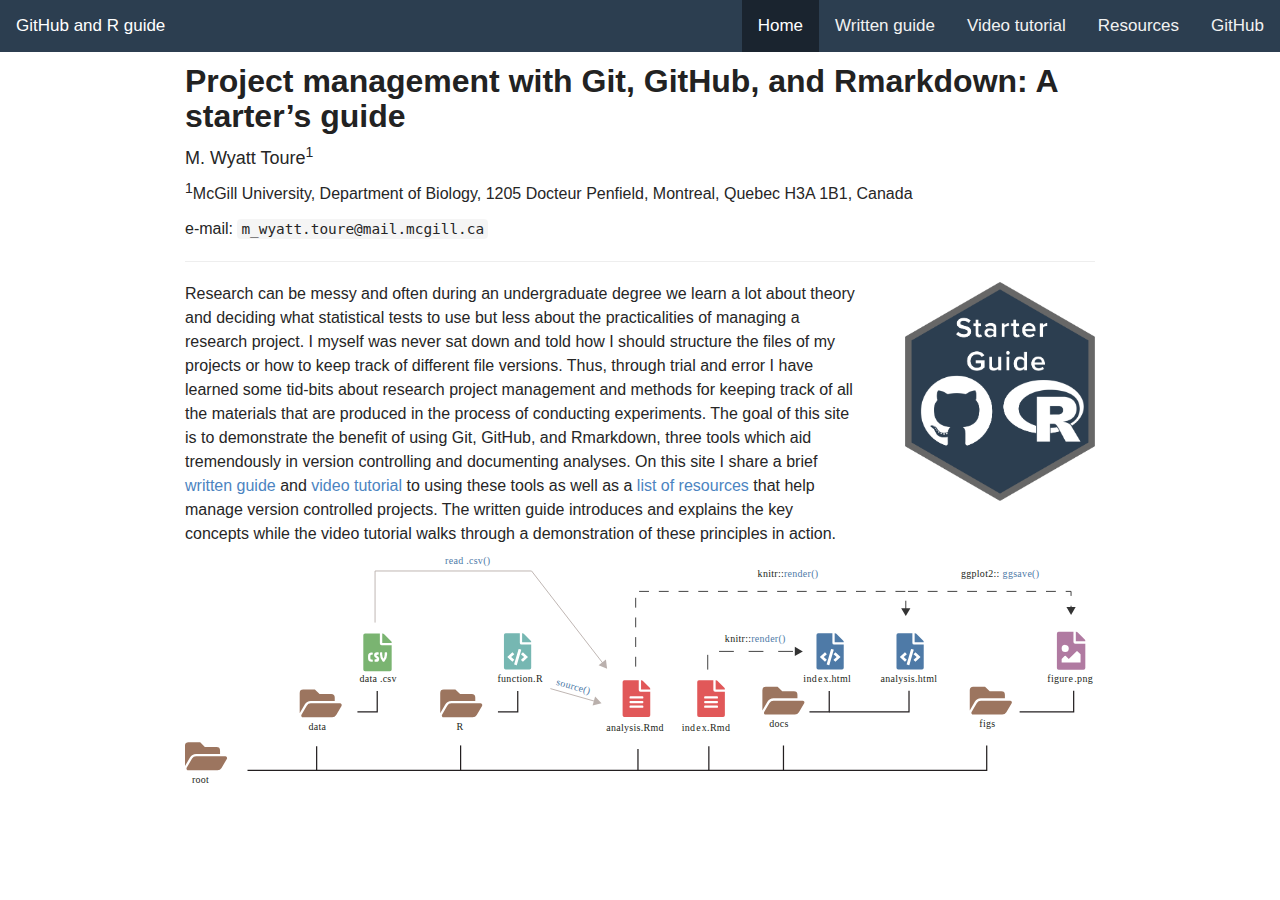
==== commit 5cb7f98a: "wording changes and index title change" ====
--- a/docs/index.html
+++ b/docs/index.html
@@ -11,7 +11,7 @@
 
 
 
-<title>Project management with GitHub and R: A starter’s guide</title>
+<title>Project management with Git, GitHub, and Rmarkdown: A starter’s guide</title>
 
 <script src="[data-uri]"></script>
 <script src="[data-uri]"></script>
@@ -84,7 +84,7 @@
 </style>
 
 
-<link rel="stylesheet" href="data:text/css,a%20%7B%0Acolor%3A%20%234C84C1%3B%0A%7D%0A%0A%0A%2Etopnav%20%7B%0Abackground%2Dcolor%3A%20%232c3e50%3B%0Aoverflow%3A%20auto%3B%0Aposition%3A%20fixed%3B%0Atop%3A%200px%3B%0Az%2Dindex%3A%206%3B%0Aleft%3A%2050%25%3B%0Amargin%2Dleft%3A%20%2D50vw%3B%0Amargin%2Dright%3A%20%2D50vw%3B%0Amax%2Dwidth%3A%20100vw%3B%0Aright%3A%2050%25%3B%0Awidth%3A%20100vw%3B%0A%7D%0A%0A%2Etopnav%20a%20%7B%0Afloat%3A%20left%3B%0Acolor%3A%20%23f2f2f2%3B%0Atext%2Dalign%3A%20center%3B%0Apadding%3A%2014px%2016px%3B%0Atext%2Ddecoration%3A%20none%3B%0Afont%2Dsize%3A%2017px%3B%0Az%2Dindex%3A%206%3B%0A%7D%0A%0A%2Etopnav%20a%3Ahover%20%7B%0Abackground%2Dcolor%3A%20%232c3e50%3B%0Acolor%3A%20white%3B%0A%7D%0A%0A%2Etopnav%20a%2Eactive%20%7B%0Abackground%2Dcolor%3A%20%231a242f%3B%0Acolor%3A%20white%3B%0A%7D%0A%0A%2Emain%2Dcontainer%20%7B%0Amargin%2Dtop%3A%205%25%3B%0Amax%2Dwidth%3A%20100%25%3B%0A%7D%0A%2Etoc%2Dcontent%20%7B%0Apadding%2Dleft%3A%200px%20%21important%3B%0Apadding%2Dright%3A%200px%20%21important%3B%0A%7D%0A%40media%20only%20screen%20and%20%28min%2Dwidth%3A%20992px%29%20%7B%0A%2Ecol%2Dmd%2D9%20%7B%0Awidth%3A%2065%25%3B%0A%7D%20%7D%0A%0Ah1%2C%20h2%2C%20h3%2C%20h4%2C%20h5%20%7B%0Acolor%3A%23222%3B%0Apadding%2Dtop%3A%2060px%3B%20margin%2Dtop%3A%20%2D60px%3B%0Afont%2Dweight%3A%20600%3B%0A%7D%0Ah2%20%7B%0Afont%2Dweight%3A%20bold%20%21important%3B%0A%7D%0A%0Ah1%2Etitle%20%7B%0Afont%2Dsize%3A%2032px%3B%0A%7D%0A%0Abody%20%7B%0Apadding%2Dbottom%3A%2050px%3B%0A%7D%0A%0Abody%20%7B%0Afont%2Dfamily%3A%20%22Helvetica%22%2C%20sans%2Dserif%3B%0Afont%2Dsize%3A%2016px%3B%0Aline%2Dheight%3A%201%2E5em%3B%0Acolor%3A%20%23262626%3B%0Abackground%2Dcolor%3A%20%23fff%3B%0A%7D%0A%0A%2Ecaption%20%7B%0Acolor%3A%20rgba%280%2C0%2C0%2C0%2E70%29%3B%0Afont%2Dsize%3A%200%2E95em%3B%0Atext%2Dalign%3A%20center%3B%0A%7D%0A%0Ap%2Eauthor%2Dname%20%7B%0Afont%2Dsize%3A%2018px%3B%0Afont%2Dweight%3A%20500%3B%0Atext%2Dalign%3A%20left%3B%0A%7D%0A%0A%2Esidenote%2Dnumber%2C%20%2Eaffil%2Dmark%20%7B%0Aposition%3A%20relative%3B%0Avertical%2Dalign%3A%20super%3B%0Afont%2Dsize%3A%2014px%3B%0Afont%2Dweight%3A%20400%3B%0Aline%2Dheight%3A%20normal%3B%0A%7D%0A%0Ap%2Eauthor%2Daffil%20%7B%0Afont%2Dweight%3A%20450%3B%0Atext%2Dalign%3A%20left%3B%0A%7D%0A%0A%2Ed%2Dappendix%20h4%20%7B%0Afont%2Dweight%3A%20600%3B%0Acolor%3A%20rgba%280%2C0%2C0%2C0%2E75%29%3B%0A%7D%0A%2Ed%2Dappendix%20%7B%0Acontain%3A%20layout%20style%3B%0Amargin%2Dtop%3A%200px%3B%0Amargin%2Dbottom%3A%200px%3B%0Acolor%3A%20rgba%280%2C0%2C0%2C0%2E65%29%3B%0A%7D%0A%0A%23TOC%20%7B%0Aleft%3A%205%25%20%21important%3B%0A%7D%0Adiv%2Etocify%20%7B%0Awidth%3A%2020%25%3B%0Amax%2Dwidth%3A%20260px%3B%0Amax%2Dheight%3A%20100%25%20%21important%3B%0A%7D%0A%2Etocify%20%7B%0Awidth%3A%2025%25%3B%0Aheight%3A%20100%25%3B%0Amargin%2Dleft%3A%202%25%3B%0Aposition%3A%20fixed%3B%0Aborder%3A%200px%20solid%20%23c9c9c9%3B%0Aborder%2Dright%3A%201px%20solid%20%23c9c9c9%3B%0Aborder%2Dradius%3A%200px%3B%0A%7D%0A%2Etocify%2Dheader%20%7B%0Atext%2Dindent%3A%200px%3B%0A%7D%0A%0A%2Elist%2Dgroup%2Ditem%2Eactive%2C%20%2Elist%2Dgroup%2Ditem%2Eactive%3Afocus%2C%20%2Elist%2Dgroup%2Ditem%2Eactive%3Ahover%20%7B%0Az%2Dindex%3A%202%3B%0Acolor%3A%20%23333%3B%0Abackground%2Dcolor%3A%20transparent%3B%0Aborder%2Dcolor%3A%20transparent%3B%0Afont%2Dweight%3A%20600%3B%0Afont%2Dsize%3A%201%2E05em%20%21important%3B%0A%7D%0A%2Etocify%2Dsubheader%20%2Etocify%2Ditem%20%7B%0Apadding%2Dleft%3A%2020px%3B%0Adisplay%3A%20block%3B%0Awhite%2Dspace%3A%20wrap%3B%0Aoverflow%3A%20hidden%3B%0A%7D%0A%0A%2Eside%2Dbar%20%7B%0Aflex%2Dwrap%3A%20nowrap%3B%0Aposition%3A%20fixed%3B%0Awidth%3A%2015%25%3B%0Aheight%3A%20100%25%3B%0Aflex%2Ddirection%3A%20column%3B%0Aborder%2Dleft%3A%201px%20solid%20%23c9c9c9%3B%0Aalign%2Ditems%3A%20flex%2Dend%3B%0Aright%3A%200%3B%0A%7D%0A%2Eside%2Dbar%20%7B%0Az%2Dindex%3A%204%3B%0Adisplay%3A%20flex%3B%0Aflex%2Dwrap%3A%20wrap%3B%0Abackground%2Dcolor%3A%20%23ffffff%3B%0A%7D%0A%2Esite%2Dnav%20%7B%0Adisplay%3A%20block%3B%0Apadding%2Dtop%3A%203%25%3B%0Apadding%2Dbottom%3A%201%25%3B%0Apadding%2Dleft%3A%2010%25%3B%0Amargin%2Dright%3A%201%25%3B%0Aoverflow%2Dy%3A%20auto%3B%0Aflex%3A%201%201%20auto%3B%0A%7D%0A%2Esite%2Dnav%20%7B%0Apadding%2Dtop%3A%203rem%3B%0A%7D%0A%0A%2Enav%2Dlist%20%7B%0Apadding%3A%205px%3B%0Alist%2Dstyle%3A%20none%3B%0A%7D%0A%2Enav%2Dlist%2Ditem%20%7B%0Apadding%3A%205px%3B%0A%7D%0Aa%2Enav%2Dlist%2Dlink%2Eactive%20%7B%0Acolor%3A%20%23333%3B%0A%7D%0A%2A%20%7B%0Abox%2Dsizing%3A%20border%2Dbox%3B%0A%7D%0A%0A%40media%20only%20screen%20and%20%28min%2Dwidth%3A%201241px%29%20and%20%28max%2Dwidth%3A%201440px%29%20%7B%0A%2Etocify%20%7B%0Awidth%3A%2021%2E5%25%20%21important%3B%0Amax%2Dwidth%3A%2025%25%20%21important%3B%0A%7D%0A%2Etocify%20%2Elist%2Dgroup%2Ditem%20%7B%0Aborder%2Dradius%3A%200px%20%21important%3B%0Amargin%2Dleft%3A%2010%25%20%21important%3B%0A%7D%20%7D%0A%0A%40media%20only%20screen%20and%20%28min%2Dwidth%3A%201680px%29%20and%20%28max%2Dwidth%3A%201920px%29%20%7B%0A%2Etocify%20%7B%0Awidth%3A%2027%2E5%25%20%21important%3B%0Amax%2Dwidth%3A%2027%2E5%25%20%21important%3B%0A%7D%0A%2Etocify%20%2Elist%2Dgroup%2Ditem%20%7B%0Aborder%2Dradius%3A%200px%20%21important%3B%0Amargin%2Dleft%3A%2035%25%20%21important%3B%0A%7D%20%7D%0A%0A%40media%20only%20screen%20and%20%28min%2Dwidth%3A%201441px%29%20and%20%28max%2Dwidth%3A%201679px%29%20%7B%0A%2Etocify%20%7B%0Awidth%3A%2024%2E5%25%20%21important%3B%0Amax%2Dwidth%3A%2027%2E5%25%20%21important%3B%0A%7D%0A%2Etocify%20%2Elist%2Dgroup%2Ditem%20%7B%0Aborder%2Dradius%3A%200px%20%21important%3B%0Amargin%2Dleft%3A%2035%25%20%21important%3B%0A%7D%20%7D%0A%0A%0A%40media%20only%20screen%20and%20%28max%2Dwidth%3A%20829px%29%20%7B%0A%23TOC%20%7B%0Amargin%3A%200%25%200%25%205%25%200%25%20%21important%3B%0A%7D%0A%0A%40media%20only%20screen%20and%20%28max%2Dwidth%3A%20829px%29%20%7B%0A%2Emain%2Dcontainer%20%7B%0Amargin%2Dtop%3A%2025%25%20%21important%3B%0A%7D%0A" type="text/css" />
+<link rel="stylesheet" href="data:text/css,a%20%7B%0Acolor%3A%20%234C84C1%3B%0A%7D%0A%0A%0A%2Etopnav%20%7B%0Abackground%2Dcolor%3A%20%232c3e50%3B%0Aoverflow%3A%20auto%3B%0Aposition%3A%20fixed%3B%0Atop%3A%200px%3B%0Az%2Dindex%3A%206%3B%0Aleft%3A%2050%25%3B%0Amargin%2Dleft%3A%20%2D50vw%3B%0Amargin%2Dright%3A%20%2D50vw%3B%0Amax%2Dwidth%3A%20100vw%3B%0Aright%3A%2050%25%3B%0Awidth%3A%20100vw%3B%0A%7D%0A%0A%2Etopnav%20a%20%7B%0Afloat%3A%20left%3B%0Acolor%3A%20%23f2f2f2%3B%0Atext%2Dalign%3A%20center%3B%0Apadding%3A%2014px%2016px%3B%0Atext%2Ddecoration%3A%20none%3B%0Afont%2Dsize%3A%2017px%3B%0Az%2Dindex%3A%206%3B%0A%7D%0A%0A%2Etopnav%20a%3Ahover%20%7B%0Abackground%2Dcolor%3A%20%232c3e50%3B%0Acolor%3A%20white%3B%0A%7D%0A%0A%2Etopnav%20a%2Eactive%20%7B%0Abackground%2Dcolor%3A%20%231a242f%3B%0Acolor%3A%20white%3B%0A%7D%0A%0A%2Emain%2Dcontainer%20%7B%0Amargin%2Dtop%3A%205%25%3B%0Amax%2Dwidth%3A%20100%25%3B%0A%7D%0A%2Etoc%2Dcontent%20%7B%0Apadding%2Dleft%3A%200px%20%21important%3B%0Apadding%2Dright%3A%200px%20%21important%3B%0A%7D%0A%40media%20only%20screen%20and%20%28min%2Dwidth%3A%20992px%29%20%7B%0A%2Ecol%2Dmd%2D9%20%7B%0Awidth%3A%2065%25%3B%0A%7D%20%7D%0A%0Ah1%2C%20h2%2C%20h3%2C%20h4%2C%20h5%20%7B%0Acolor%3A%23222%3B%0Apadding%2Dtop%3A%2060px%3B%20margin%2Dtop%3A%20%2D60px%3B%0Afont%2Dweight%3A%20600%3B%0A%7D%0Ah2%20%7B%0Afont%2Dweight%3A%20bold%20%21important%3B%0A%7D%0A%0Ah1%2Etitle%20%7B%0Afont%2Dsize%3A%2032px%3B%0A%7D%0A%0Abody%20%7B%0Apadding%2Dbottom%3A%2050px%3B%0A%7D%0A%0Abody%20%7B%0Afont%2Dfamily%3A%20%22Helvetica%22%2C%20sans%2Dserif%3B%0Afont%2Dsize%3A%2016px%3B%0Aline%2Dheight%3A%201%2E5em%3B%0Acolor%3A%20%23262626%3B%0Abackground%2Dcolor%3A%20%23fff%3B%0A%7D%0A%0A%2Ecaption%20%7B%0Acolor%3A%20rgba%280%2C0%2C0%2C0%2E70%29%3B%0Afont%2Dsize%3A%200%2E95em%3B%0Atext%2Dalign%3A%20center%3B%0A%7D%0A%0Ap%2Eauthor%2Dname%20%7B%0Afont%2Dsize%3A%2018px%3B%0Afont%2Dweight%3A%20500%3B%0Atext%2Dalign%3A%20left%3B%0A%7D%0A%0A%2Esidenote%2Dnumber%2C%20%2Eaffil%2Dmark%20%7B%0Aposition%3A%20relative%3B%0Avertical%2Dalign%3A%20super%3B%0Afont%2Dsize%3A%2014px%3B%0Afont%2Dweight%3A%20400%3B%0Aline%2Dheight%3A%20normal%3B%0A%7D%0A%0Ap%2Eauthor%2Daffil%20%7B%0Afont%2Dweight%3A%20450%3B%0Atext%2Dalign%3A%20left%3B%0A%7D%0A%0A%2Ed%2Dappendix%20h4%20%7B%0Afont%2Dweight%3A%20600%3B%0Acolor%3A%20rgba%280%2C0%2C0%2C0%2E75%29%3B%0A%7D%0A%2Ed%2Dappendix%20%7B%0Acontain%3A%20layout%20style%3B%0Amargin%2Dtop%3A%200px%3B%0Amargin%2Dbottom%3A%200px%3B%0Acolor%3A%20rgba%280%2C0%2C0%2C0%2E65%29%3B%0A%7D%0A%0A%23TOC%20%7B%0Aleft%3A%205%25%20%21important%3B%0A%7D%0Adiv%2Etocify%20%7B%0Awidth%3A%2020%25%3B%0Amax%2Dwidth%3A%20260px%3B%0Amax%2Dheight%3A%20100%25%20%21important%3B%0A%7D%0A%2Etocify%20%7B%0Awidth%3A%2025%25%3B%0Aheight%3A%20100%25%3B%0Amargin%2Dleft%3A%202%25%3B%0Aposition%3A%20fixed%3B%0Aborder%3A%200px%20solid%20%23c9c9c9%3B%0Aborder%2Dright%3A%201px%20solid%20%23c9c9c9%3B%0Aborder%2Dradius%3A%200px%3B%0A%7D%0A%2Etocify%2Dheader%20%7B%0Atext%2Dindent%3A%200px%3B%0A%7D%0A%0A%2Elist%2Dgroup%2Ditem%2Eactive%2C%20%2Elist%2Dgroup%2Ditem%2Eactive%3Afocus%2C%20%2Elist%2Dgroup%2Ditem%2Eactive%3Ahover%20%7B%0Az%2Dindex%3A%202%3B%0Acolor%3A%20%23333%3B%0Abackground%2Dcolor%3A%20transparent%3B%0Aborder%2Dcolor%3A%20transparent%3B%0Afont%2Dweight%3A%20600%3B%0Afont%2Dsize%3A%201%2E05em%20%21important%3B%0A%7D%0A%2Etocify%2Dsubheader%20%2Etocify%2Ditem%20%7B%0Apadding%2Dleft%3A%2020px%3B%0Adisplay%3A%20block%3B%0Awhite%2Dspace%3A%20wrap%3B%0Aoverflow%3A%20hidden%3B%0A%7D%0A%0A%2Eside%2Dbar%20%7B%0Aflex%2Dwrap%3A%20nowrap%3B%0Aposition%3A%20fixed%3B%0Awidth%3A%2015%25%3B%0Aheight%3A%20100%25%3B%0Aflex%2Ddirection%3A%20column%3B%0Aborder%2Dleft%3A%201px%20solid%20%23c9c9c9%3B%0Aalign%2Ditems%3A%20flex%2Dend%3B%0Aright%3A%200%3B%0A%7D%0A%2Eside%2Dbar%20%7B%0Az%2Dindex%3A%204%3B%0Adisplay%3A%20flex%3B%0Aflex%2Dwrap%3A%20wrap%3B%0Abackground%2Dcolor%3A%20%23ffffff%3B%0A%7D%0A%2Esite%2Dnav%20%7B%0Adisplay%3A%20block%3B%0Apadding%2Dtop%3A%203%25%3B%0Apadding%2Dbottom%3A%201%25%3B%0Apadding%2Dleft%3A%2010%25%3B%0Amargin%2Dright%3A%201%25%3B%0Aoverflow%2Dy%3A%20auto%3B%0Aflex%3A%201%201%20auto%3B%0A%7D%0A%2Esite%2Dnav%20%7B%0Apadding%2Dtop%3A%203rem%3B%0A%7D%0A%0A%2Enav%2Dlist%20%7B%0Apadding%3A%205px%3B%0Alist%2Dstyle%3A%20none%3B%0A%7D%0A%2Enav%2Dlist%2Ditem%20%7B%0Apadding%3A%205px%3B%0A%7D%0Aa%2Enav%2Dlist%2Dlink%2Eactive%20%7B%0Acolor%3A%20%23333%3B%0A%7D%0A%2A%20%7B%0Abox%2Dsizing%3A%20border%2Dbox%3B%0A%7D%0A%0A%40media%20only%20screen%20and%20%28min%2Dwidth%3A%201241px%29%20and%20%28max%2Dwidth%3A%201440px%29%20%7B%0A%2Etocify%20%7B%0Awidth%3A%2021%2E5%25%20%21important%3B%0Amax%2Dwidth%3A%2025%25%20%21important%3B%0A%7D%0A%2Etocify%20%2Elist%2Dgroup%2Ditem%20%7B%0Aborder%2Dradius%3A%200px%20%21important%3B%0Amargin%2Dleft%3A%2010%25%20%21important%3B%0A%7D%20%7D%0A%0A%40media%20only%20screen%20and%20%28min%2Dwidth%3A%201680px%29%20and%20%28max%2Dwidth%3A%201920px%29%20%7B%0A%2Etocify%20%7B%0Awidth%3A%2027%2E5%25%20%21important%3B%0Amax%2Dwidth%3A%2027%2E5%25%20%21important%3B%0A%7D%0A%2Etocify%20%2Elist%2Dgroup%2Ditem%20%7B%0Aborder%2Dradius%3A%200px%20%21important%3B%0Amargin%2Dleft%3A%2035%25%20%21important%3B%0A%7D%20%7D%0A%0A%40media%20only%20screen%20and%20%28min%2Dwidth%3A%201441px%29%20and%20%28max%2Dwidth%3A%201679px%29%20%7B%0A%2Etocify%20%7B%0Awidth%3A%2024%2E5%25%20%21important%3B%0Amax%2Dwidth%3A%2027%2E5%25%20%21important%3B%0A%7D%0A%2Etocify%20%2Elist%2Dgroup%2Ditem%20%7B%0Aborder%2Dradius%3A%200px%20%21important%3B%0Amargin%2Dleft%3A%2035%25%20%21important%3B%0A%7D%20%7D%0A%0A%0A%40media%20only%20screen%20and%20%28max%2Dwidth%3A%20888px%29%20%7B%0A%23TOC%20%7B%0Amargin%3A%200%25%200%25%205%25%200%25%20%21important%3B%0A%7D%0A%7D%0A%40media%20only%20screen%20and%20%28max%2Dwidth%3A%20888px%29%20%7B%0A%2Emain%2Dcontainer%20%7B%0Amargin%2Dtop%3A%2025%25%20%21important%3B%0A%7D%0A%7D%0A%40media%20only%20screen%20and%20%28max%2Dwidth%3A%20500px%29%20%7B%0A%2Emain%2Dcontainer%20%7B%0Amargin%2Dtop%3A%2050%25%20%21important%3B%0A%7D%0A%7D%0A" type="text/css" />
 
 
 
@@ -193,7 +193,7 @@
 
 
 
-<h1 class="title toc-ignore">Project management with GitHub and R: A starter’s guide</h1>
+<h1 class="title toc-ignore">Project management with Git, GitHub, and Rmarkdown: A starter’s guide</h1>
 
 </div>
 
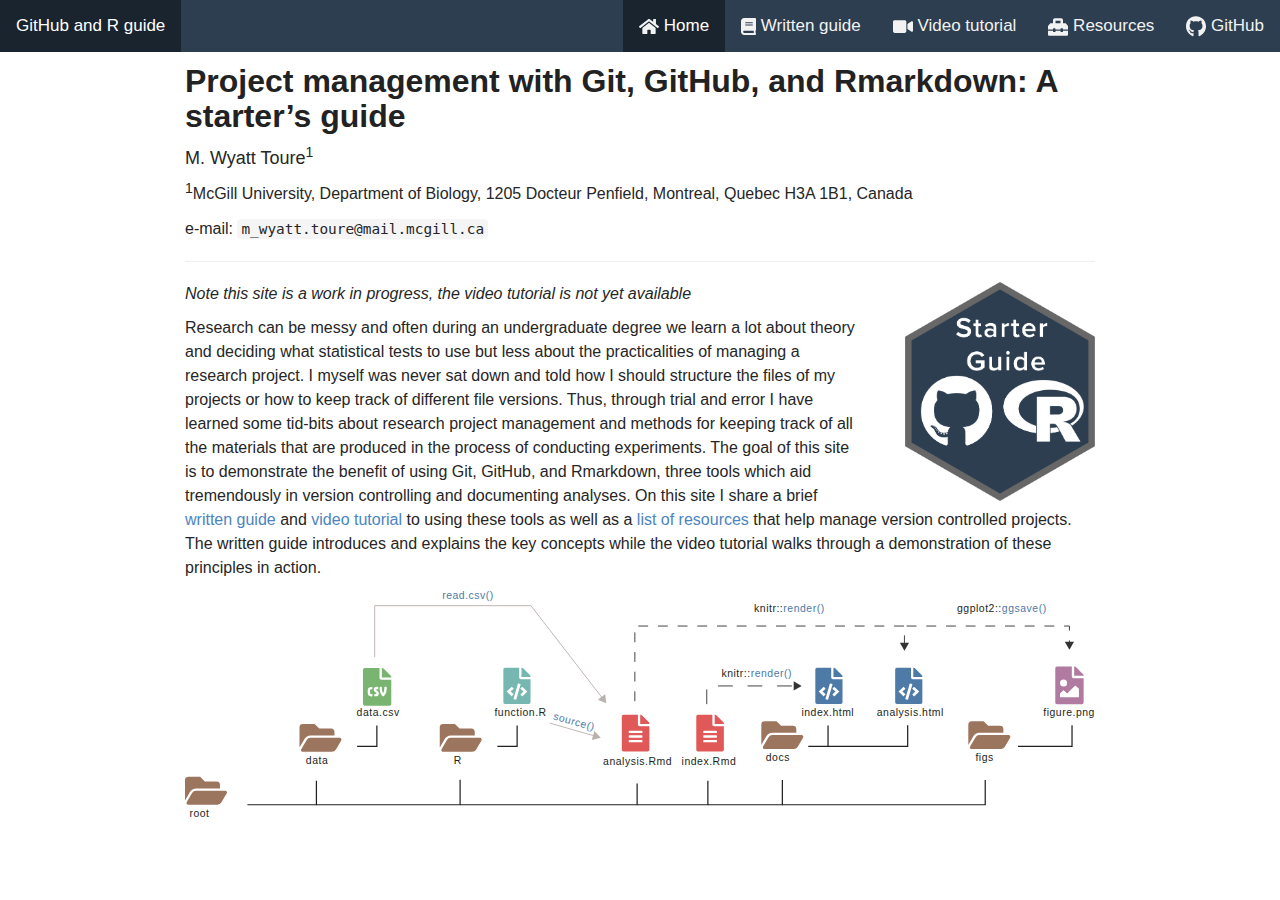
==== commit ab181623: "added more work in progress notes" ====
--- a/docs/index.html
+++ b/docs/index.html
@@ -25,9 +25,6 @@
 <script src="[data-uri]"></script>
 <link href="data:text/css,%2Epagedtable%20%7B%0Aoverflow%3A%20auto%3B%0Apadding%2Dleft%3A%208px%3B%0Apadding%2Dright%3A%208px%3B%0A%7D%0A%2Epagedtable%2Dwrapper%20%7B%0Aborder%3A%201px%20solid%20%23ccc%3B%0Aborder%2Dradius%3A%204px%3B%0Amargin%2Dbottom%3A%2010px%3B%0A%7D%0A%2Epagedtable%20table%20%7B%0Awidth%3A%20100%25%3B%0Amax%2Dwidth%3A%20100%25%3B%0Amargin%3A%200%3B%0A%7D%0A%2Epagedtable%20th%20%7B%0Apadding%3A%200%205px%200%205px%3B%0Aborder%3A%20none%3B%0Aborder%2Dbottom%3A%202px%20solid%20%23dddddd%3B%0Amin%2Dwidth%3A%2045px%3B%0A%7D%0A%2Epagedtable%2Dempty%20th%20%7B%0Adisplay%3A%20none%3B%0A%7D%0A%2Epagedtable%20td%20%7B%0Apadding%3A%200%204px%200%204px%3B%0A%7D%0A%2Epagedtable%20%2Eeven%20%7B%0Abackground%2Dcolor%3A%20rgba%28140%2C%20140%2C%20140%2C%200%2E1%29%3B%0A%7D%0A%2Epagedtable%2Dpadding%2Dcol%20%7B%0Adisplay%3A%20none%3B%0A%7D%0A%2Epagedtable%20a%20%7B%0A%2Dwebkit%2Dtouch%2Dcallout%3A%20none%3B%0A%2Dwebkit%2Duser%2Dselect%3A%20none%3B%0A%2Dkhtml%2Duser%2Dselect%3A%20none%3B%0A%2Dmoz%2Duser%2Dselect%3A%20none%3B%0A%2Dms%2Duser%2Dselect%3A%20none%3B%0Auser%2Dselect%3A%20none%3B%0A%7D%0A%2Epagedtable%2Dindex%2Dnav%20%7B%0Acursor%3A%20pointer%3B%0Apadding%3A%200%205px%200%205px%3B%0Afloat%3A%20right%3B%0Aborder%3A%200%3B%0A%7D%0A%2Epagedtable%2Dindex%2Dnav%2Ddisabled%20%7B%0Acursor%3A%20default%3B%0Atext%2Ddecoration%3A%20none%3B%0Acolor%3A%20%23999%3B%0A%7D%0Aa%2Epagedtable%2Dindex%2Dnav%2Ddisabled%3Ahover%20%7B%0Atext%2Ddecoration%3A%20none%3B%0Acolor%3A%20%23999%3B%0A%7D%0A%2Epagedtable%2Dindexes%20%7B%0Acursor%3A%20pointer%3B%0Afloat%3A%20right%3B%0Aborder%3A%200%3B%0A%7D%0A%2Epagedtable%2Dindex%2Dcurrent%20%7B%0Acursor%3A%20default%3B%0Atext%2Ddecoration%3A%20none%3B%0Afont%2Dweight%3A%20bold%3B%0Acolor%3A%20%23333%3B%0Aborder%3A%200%3B%0A%7D%0Aa%2Epagedtable%2Dindex%2Dcurrent%3Ahover%20%7B%0Atext%2Ddecoration%3A%20none%3B%0Afont%2Dweight%3A%20bold%3B%0Acolor%3A%20%23333%3B%0A%7D%0A%2Epagedtable%2Dindex%20%7B%0Awidth%3A%2030px%3B%0Adisplay%3A%20inline%2Dblock%3B%0Atext%2Dalign%3A%20center%3B%0Aborder%3A%200%3B%0A%7D%0A%2Epagedtable%2Dindex%2Dseparator%2Dleft%20%7B%0Adisplay%3A%20inline%2Dblock%3B%0Acolor%3A%20%23333%3B%0Afont%2Dsize%3A%209px%3B%0Apadding%3A%200%200%200%200%3B%0Acursor%3A%20default%3B%0A%7D%0A%2Epagedtable%2Dindex%2Dseparator%2Dright%20%7B%0Adisplay%3A%20inline%2Dblock%3B%0Acolor%3A%20%23333%3B%0Afont%2Dsize%3A%209px%3B%0Apadding%3A%200%204px%200%200%3B%0Acursor%3A%20default%3B%0A%7D%0A%2Epagedtable%2Dfooter%20%7B%0Apadding%2Dtop%3A%204px%3B%0Apadding%2Dbottom%3A%205px%3B%0A%7D%0A%2Epagedtable%2Dnot%2Dempty%20%2Epagedtable%2Dfooter%20%7B%0Aborder%2Dtop%3A%202px%20solid%20%23dddddd%3B%0A%7D%0A%2Epagedtable%2Dinfo%20%7B%0Aoverflow%3A%20hidden%3B%0Acolor%3A%20%23999%3B%0Awhite%2Dspace%3A%20nowrap%3B%0Atext%2Doverflow%3A%20ellipsis%3B%0A%7D%0A%2Epagedtable%2Dheader%2Dname%20%7B%0Aoverflow%3A%20hidden%3B%0Atext%2Doverflow%3A%20ellipsis%3B%0A%7D%0A%2Epagedtable%2Dheader%2Dtype%20%7B%0Acolor%3A%20%23999%3B%0Afont%2Dweight%3A%20400%3B%0A%7D%0A%2Epagedtable%2Dna%2Dcell%20%7B%0Afont%2Dstyle%3A%20italic%3B%0Aopacity%3A%200%2E3%3B%0A%7D%0A" rel="stylesheet" />
 <script src="[data-uri]"></script>
-<script src="data:text/javascript,window%2EFontAwesomeKitConfig%20%3D%20%7B%22asyncLoading%22%3A%7B%22enabled%22%3Afalse%7D%2C%22autoA11y%22%3A%7B%22enabled%22%3Atrue%7D%2C%22baseUrl%22%3A%22https%3A%2F%2Fka%2Df%2Efontawesome%2Ecom%22%2C%22baseUrlKit%22%3A%22https%3A%2F%2Fkit%2Efontawesome%2Ecom%22%2C%22detectConflictsUntil%22%3Anull%2C%22iconUploads%22%3A%7B%7D%2C%22id%22%3A82881588%2C%22license%22%3A%22free%22%2C%22method%22%3A%22css%22%2C%22minify%22%3A%7B%22enabled%22%3Atrue%7D%2C%22token%22%3A%2293efa86f17%22%2C%22v4FontFaceShim%22%3A%7B%22enabled%22%3Atrue%7D%2C%22v4shim%22%3A%7B%22enabled%22%3Atrue%7D%2C%22version%22%3A%225%2E15%2E3%22%7D%3B%0A%21function%28t%29%7B%22function%22%3D%3Dtypeof%20define%26%26define%2Eamd%3Fdefine%28%22kit%2Dloader%22%2Ct%29%3At%28%29%7D%28%28function%28%29%7B%22use%20strict%22%3Bfunction%20t%28e%29%7Breturn%28t%3D%22function%22%3D%3Dtypeof%20Symbol%26%26%22symbol%22%3D%3Dtypeof%20Symbol%2Eiterator%3Ffunction%28t%29%7Breturn%20typeof%20t%7D%3Afunction%28t%29%7Breturn%20t%26%26%22function%22%3D%3Dtypeof%20Symbol%26%26t%2Econstructor%3D%3D%3DSymbol%26%26t%21%3D%3DSymbol%2Eprototype%3F%22symbol%22%3Atypeof%20t%7D%29%28e%29%7Dfunction%20e%28t%2Ce%2Cn%29%7Breturn%20e%20in%20t%3FObject%2EdefineProperty%28t%2Ce%2C%7Bvalue%3An%2Cenumerable%3A%210%2Cconfigurable%3A%210%2Cwritable%3A%210%7D%29%3At%5Be%5D%3Dn%2Ct%7Dfunction%20n%28t%2Ce%29%7Bvar%20n%3DObject%2Ekeys%28t%29%3Bif%28Object%2EgetOwnPropertySymbols%29%7Bvar%20r%3DObject%2EgetOwnPropertySymbols%28t%29%3Be%26%26%28r%3Dr%2Efilter%28%28function%28e%29%7Breturn%20Object%2EgetOwnPropertyDescriptor%28t%2Ce%29%2Eenumerable%7D%29%29%29%2Cn%2Epush%2Eapply%28n%2Cr%29%7Dreturn%20n%7Dfunction%20r%28t%29%7Bfor%28var%20r%3D1%3Br%3Carguments%2Elength%3Br%2B%2B%29%7Bvar%20o%3Dnull%21%3Darguments%5Br%5D%3Farguments%5Br%5D%3A%7B%7D%3Br%252%3Fn%28Object%28o%29%2C%210%29%2EforEach%28%28function%28n%29%7Be%28t%2Cn%2Co%5Bn%5D%29%7D%29%29%3AObject%2EgetOwnPropertyDescriptors%3FObject%2EdefineProperties%28t%2CObject%2EgetOwnPropertyDescriptors%28o%29%29%3An%28Object%28o%29%29%2EforEach%28%28function%28e%29%7BObject%2EdefineProperty%28t%2Ce%2CObject%2EgetOwnPropertyDescriptor%28o%2Ce%29%29%7D%29%29%7Dreturn%20t%7Dfunction%20o%28t%2Ce%29%7Breturn%20function%28t%29%7Bif%28Array%2EisArray%28t%29%29return%20t%7D%28t%29%7C%7Cfunction%28t%2Ce%29%7Bif%28%22undefined%22%3D%3Dtypeof%20Symbol%7C%7C%21%28Symbol%2Eiterator%20in%20Object%28t%29%29%29return%3Bvar%20n%3D%5B%5D%2Cr%3D%210%2Co%3D%211%2Ci%3Dvoid%200%3Btry%7Bfor%28var%20c%2Ca%3Dt%5BSymbol%2Eiterator%5D%28%29%3B%21%28r%3D%28c%3Da%2Enext%28%29%29%2Edone%29%26%26%28n%2Epush%28c%2Evalue%29%2C%21e%7C%7Cn%2Elength%21%3D%3De%29%3Br%3D%210%29%3B%7Dcatch%28t%29%7Bo%3D%210%2Ci%3Dt%7Dfinally%7Btry%7Br%7C%7Cnull%3D%3Da%2Ereturn%7C%7Ca%2Ereturn%28%29%7Dfinally%7Bif%28o%29throw%20i%7D%7Dreturn%20n%7D%28t%2Ce%29%7C%7Cfunction%28t%2Ce%29%7Bif%28%21t%29return%3Bif%28%22string%22%3D%3Dtypeof%20t%29return%20i%28t%2Ce%29%3Bvar%20n%3DObject%2Eprototype%2EtoString%2Ecall%28t%29%2Eslice%288%2C%2D1%29%3B%22Object%22%3D%3D%3Dn%26%26t%2Econstructor%26%26%28n%3Dt%2Econstructor%2Ename%29%3Bif%28%22Map%22%3D%3D%3Dn%7C%7C%22Set%22%3D%3D%3Dn%29return%20Array%2Efrom%28t%29%3Bif%28%22Arguments%22%3D%3D%3Dn%7C%7C%2F%5E%28%3F%3AUi%7CI%29nt%28%3F%3A8%7C16%7C32%29%28%3F%3AClamped%29%3FArray%24%2F%2Etest%28n%29%29return%20i%28t%2Ce%29%7D%28t%2Ce%29%7C%7Cfunction%28%29%7Bthrow%20new%20TypeError%28%22Invalid%20attempt%20to%20destructure%20non%2Diterable%20instance%2E%5CnIn%20order%20to%20be%20iterable%2C%20non%2Darray%20objects%20must%20have%20a%20%5BSymbol%2Eiterator%5D%28%29%20method%2E%22%29%7D%28%29%7Dfunction%20i%28t%2Ce%29%7B%28null%3D%3De%7C%7Ce%3Et%2Elength%29%26%26%28e%3Dt%2Elength%29%3Bfor%28var%20n%3D0%2Cr%3Dnew%20Array%28e%29%3Bn%3Ce%3Bn%2B%2B%29r%5Bn%5D%3Dt%5Bn%5D%3Breturn%20r%7Dfunction%20c%28t%2Ce%29%7Bvar%20n%3De%26%26e%2EaddOn%7C%7C%22%22%2Cr%3De%26%26e%2EbaseFilename%7C%7Ct%2Elicense%2Bn%2Co%3De%26%26e%2Eminify%3F%22%2Emin%22%3A%22%22%2Ci%3De%26%26e%2EfileSuffix%7C%7Ct%2Emethod%2Cc%3De%26%26e%2Esubdir%7C%7Ct%2Emethod%3Breturn%20t%2EbaseUrl%2B%22%2Freleases%2F%22%2B%28%22latest%22%3D%3D%3Dt%2Eversion%3F%22latest%22%3A%22v%22%2Econcat%28t%2Eversion%29%29%2B%22%2F%22%2Bc%2B%22%2F%22%2Br%2Bo%2B%22%2E%22%2Bi%7Dfunction%20a%28t%29%7Breturn%20t%2EbaseUrlKit%2B%22%2F%22%2Bt%2Etoken%2B%22%2F%22%2Bt%2Eid%2B%22%2Fkit%2Dupload%2Ecss%22%7Dfunction%20u%28t%2Ce%29%7Bvar%20n%3De%7C%7C%5B%22fa%22%5D%2Cr%3D%22%2E%22%2BArray%2Eprototype%2Ejoin%2Ecall%28n%2C%22%2C%2E%22%29%2Co%3Dt%2EquerySelectorAll%28r%29%3BArray%2Eprototype%2EforEach%2Ecall%28o%2C%28function%28e%29%7Bvar%20n%3De%2EgetAttribute%28%22title%22%29%3Be%2EsetAttribute%28%22aria%2Dhidden%22%2C%22true%22%29%3Bvar%20r%3D%21e%2EnextElementSibling%7C%7C%21e%2EnextElementSibling%2EclassList%2Econtains%28%22sr%2Donly%22%29%3Bif%28n%26%26r%29%7Bvar%20o%3Dt%2EcreateElement%28%22span%22%29%3Bo%2EinnerHTML%3Dn%2Co%2EclassList%2Eadd%28%22sr%2Donly%22%29%2Ce%2EparentNode%2EinsertBefore%28o%2Ce%2EnextSibling%29%7D%7D%29%29%7Dvar%20f%2Cs%3Dfunction%28%29%7B%7D%2Cd%3D%22undefined%22%21%3Dtypeof%20global%26%26void%200%21%3D%3Dglobal%2Eprocess%26%26%22function%22%3D%3Dtypeof%20global%2Eprocess%2Eemit%2Cl%3D%22undefined%22%3D%3Dtypeof%20setImmediate%3FsetTimeout%3AsetImmediate%2Ch%3D%5B%5D%3Bfunction%20m%28%29%7Bfor%28var%20t%3D0%3Bt%3Ch%2Elength%3Bt%2B%2B%29h%5Bt%5D%5B0%5D%28h%5Bt%5D%5B1%5D%29%3Bh%3D%5B%5D%2Cf%3D%211%7Dfunction%20p%28t%2Ce%29%7Bh%2Epush%28%5Bt%2Ce%5D%29%2Cf%7C%7C%28f%3D%210%2Cl%28m%2C0%29%29%7Dfunction%20y%28t%29%7Bvar%20e%3Dt%2Eowner%2Cn%3De%2E%5Fstate%2Cr%3De%2E%5Fdata%2Co%3Dt%5Bn%5D%2Ci%3Dt%2Ethen%3Bif%28%22function%22%3D%3Dtypeof%20o%29%7Bn%3D%22fulfilled%22%3Btry%7Br%3Do%28r%29%7Dcatch%28t%29%7Bw%28i%2Ct%29%7D%7Db%28i%2Cr%29%7C%7C%28%22fulfilled%22%3D%3D%3Dn%26%26v%28i%2Cr%29%2C%22rejected%22%3D%3D%3Dn%26%26w%28i%2Cr%29%29%7Dfunction%20b%28e%2Cn%29%7Bvar%20r%3Btry%7Bif%28e%3D%3D%3Dn%29throw%20new%20TypeError%28%22A%20promises%20callback%20cannot%20return%20that%20same%20promise%2E%22%29%3Bif%28n%26%26%28%22function%22%3D%3Dtypeof%20n%7C%7C%22object%22%3D%3D%3Dt%28n%29%29%29%7Bvar%20o%3Dn%2Ethen%3Bif%28%22function%22%3D%3Dtypeof%20o%29return%20o%2Ecall%28n%2C%28function%28t%29%7Br%7C%7C%28r%3D%210%2Cn%3D%3D%3Dt%3Fg%28e%2Ct%29%3Av%28e%2Ct%29%29%7D%29%2C%28function%28t%29%7Br%7C%7C%28r%3D%210%2Cw%28e%2Ct%29%29%7D%29%29%2C%210%7D%7Dcatch%28t%29%7Breturn%20r%7C%7Cw%28e%2Ct%29%2C%210%7Dreturn%211%7Dfunction%20v%28t%2Ce%29%7Bt%21%3D%3De%26%26b%28t%2Ce%29%7C%7Cg%28t%2Ce%29%7Dfunction%20g%28t%2Ce%29%7B%22pending%22%3D%3D%3Dt%2E%5Fstate%26%26%28t%2E%5Fstate%3D%22settled%22%2Ct%2E%5Fdata%3De%2Cp%28S%2Ct%29%29%7Dfunction%20w%28t%2Ce%29%7B%22pending%22%3D%3D%3Dt%2E%5Fstate%26%26%28t%2E%5Fstate%3D%22settled%22%2Ct%2E%5Fdata%3De%2Cp%28O%2Ct%29%29%7Dfunction%20A%28t%29%7Bt%2E%5Fthen%3Dt%2E%5Fthen%2EforEach%28y%29%7Dfunction%20S%28t%29%7Bt%2E%5Fstate%3D%22fulfilled%22%2CA%28t%29%7Dfunction%20O%28t%29%7Bt%2E%5Fstate%3D%22rejected%22%2CA%28t%29%2C%21t%2E%5Fhandled%26%26d%26%26global%2Eprocess%2Eemit%28%22unhandledRejection%22%2Ct%2E%5Fdata%2Ct%29%7Dfunction%20j%28t%29%7Bglobal%2Eprocess%2Eemit%28%22rejectionHandled%22%2Ct%29%7Dfunction%20E%28t%29%7Bif%28%22function%22%21%3Dtypeof%20t%29throw%20new%20TypeError%28%22Promise%20resolver%20%22%2Bt%2B%22%20is%20not%20a%20function%22%29%3Bif%28this%20instanceof%20E%3D%3D%211%29throw%20new%20TypeError%28%22Failed%20to%20construct%20%27Promise%27%3A%20Please%20use%20the%20%27new%27%20operator%2C%20this%20object%20constructor%20cannot%20be%20called%20as%20a%20function%2E%22%29%3Bthis%2E%5Fthen%3D%5B%5D%2Cfunction%28t%2Ce%29%7Bfunction%20n%28t%29%7Bw%28e%2Ct%29%7Dtry%7Bt%28%28function%28t%29%7Bv%28e%2Ct%29%7D%29%2Cn%29%7Dcatch%28t%29%7Bn%28t%29%7D%7D%28t%2Cthis%29%7DE%2Eprototype%3D%7Bconstructor%3AE%2C%5Fstate%3A%22pending%22%2C%5Fthen%3Anull%2C%5Fdata%3Avoid%200%2C%5Fhandled%3A%211%2Cthen%3Afunction%28t%2Ce%29%7Bvar%20n%3D%7Bowner%3Athis%2Cthen%3Anew%20this%2Econstructor%28s%29%2Cfulfilled%3At%2Crejected%3Ae%7D%3Breturn%21e%26%26%21t%7C%7Cthis%2E%5Fhandled%7C%7C%28this%2E%5Fhandled%3D%210%2C%22rejected%22%3D%3D%3Dthis%2E%5Fstate%26%26d%26%26p%28j%2Cthis%29%29%2C%22fulfilled%22%3D%3D%3Dthis%2E%5Fstate%7C%7C%22rejected%22%3D%3D%3Dthis%2E%5Fstate%3Fp%28y%2Cn%29%3Athis%2E%5Fthen%2Epush%28n%29%2Cn%2Ethen%7D%2Ccatch%3Afunction%28t%29%7Breturn%20this%2Ethen%28null%2Ct%29%7D%7D%2CE%2Eall%3Dfunction%28t%29%7Bif%28%21Array%2EisArray%28t%29%29throw%20new%20TypeError%28%22You%20must%20pass%20an%20array%20to%20Promise%2Eall%28%29%2E%22%29%3Breturn%20new%20E%28%28function%28e%2Cn%29%7Bvar%20r%3D%5B%5D%2Co%3D0%3Bfunction%20i%28t%29%7Breturn%20o%2B%2B%2Cfunction%28n%29%7Br%5Bt%5D%3Dn%2C%2D%2Do%7C%7Ce%28r%29%7D%7Dfor%28var%20c%2Ca%3D0%3Ba%3Ct%2Elength%3Ba%2B%2B%29%28c%3Dt%5Ba%5D%29%26%26%22function%22%3D%3Dtypeof%20c%2Ethen%3Fc%2Ethen%28i%28a%29%2Cn%29%3Ar%5Ba%5D%3Dc%3Bo%7C%7Ce%28r%29%7D%29%29%7D%2CE%2Erace%3Dfunction%28t%29%7Bif%28%21Array%2EisArray%28t%29%29throw%20new%20TypeError%28%22You%20must%20pass%20an%20array%20to%20Promise%2Erace%28%29%2E%22%29%3Breturn%20new%20E%28%28function%28e%2Cn%29%7Bfor%28var%20r%2Co%3D0%3Bo%3Ct%2Elength%3Bo%2B%2B%29%28r%3Dt%5Bo%5D%29%26%26%22function%22%3D%3Dtypeof%20r%2Ethen%3Fr%2Ethen%28e%2Cn%29%3Ae%28r%29%7D%29%29%7D%2CE%2Eresolve%3Dfunction%28e%29%7Breturn%20e%26%26%22object%22%3D%3D%3Dt%28e%29%26%26e%2Econstructor%3D%3D%3DE%3Fe%3Anew%20E%28%28function%28t%29%7Bt%28e%29%7D%29%29%7D%2CE%2Ereject%3Dfunction%28t%29%7Breturn%20new%20E%28%28function%28e%2Cn%29%7Bn%28t%29%7D%29%29%7D%3Bvar%20%5F%3D%22function%22%3D%3Dtypeof%20Promise%3FPromise%3AE%3Bfunction%20P%28t%2Ce%29%7Bvar%20n%3De%2Efetch%2Cr%3De%2EXMLHttpRequest%2Co%3De%2Etoken%2Ci%3Dt%3Breturn%22URLSearchParams%22in%20window%3F%28i%3Dnew%20URL%28t%29%29%2EsearchParams%2Eset%28%22token%22%2Co%29%3Ai%3Di%2B%22%3Ftoken%3D%22%2BencodeURIComponent%28o%29%2Ci%3Di%2EtoString%28%29%2Cnew%20%5F%28%28function%28t%2Ce%29%7Bif%28%22function%22%3D%3Dtypeof%20n%29n%28i%2C%7Bmode%3A%22cors%22%2Ccache%3A%22default%22%7D%29%2Ethen%28%28function%28t%29%7Bif%28t%2Eok%29return%20t%2Etext%28%29%3Bthrow%20new%20Error%28%22%22%29%7D%29%29%2Ethen%28%28function%28e%29%7Bt%28e%29%7D%29%29%2Ecatch%28e%29%3Belse%20if%28%22function%22%3D%3Dtypeof%20r%29%7Bvar%20o%3Dnew%20r%3Bo%2EaddEventListener%28%22loadend%22%2C%28function%28%29%7Bthis%2EresponseText%3Ft%28this%2EresponseText%29%3Ae%28new%20Error%28%22%22%29%29%7D%29%29%3B%5B%22abort%22%2C%22error%22%2C%22timeout%22%5D%2Emap%28%28function%28t%29%7Bo%2EaddEventListener%28t%2C%28function%28%29%7Be%28new%20Error%28%22%22%29%29%7D%29%29%7D%29%29%2Co%2Eopen%28%22GET%22%2Ci%29%2Co%2Esend%28%29%7Delse%7Be%28new%20Error%28%22%22%29%29%7D%7D%29%29%7Dfunction%20C%28t%2Ce%2Cn%29%7Bvar%20r%3Dt%3Breturn%5B%5B%2F%28url%5C%28%22%3F%29%5C%2E%5C%2E%5C%2F%5C%2E%5C%2E%5C%2F%5C%2E%5C%2E%2Fg%2Cfunction%28t%2Cn%29%7Breturn%22%22%2Econcat%28n%29%2Econcat%28e%29%7D%5D%2C%5B%2F%28url%5C%28%22%3F%29%5C%2E%5C%2E%5C%2Fwebfonts%2Fg%2Cfunction%28t%2Cr%29%7Breturn%22%22%2Econcat%28r%29%2Econcat%28e%2C%22%2Freleases%2Fv%22%29%2Econcat%28n%2C%22%2Fwebfonts%22%29%7D%5D%2C%5B%2F%28url%5C%28%22%3F%29https%3A%5C%2F%5C%2Fkit%2Dfree%28%5B%5E%2E%5D%29%2A%5C%2Efontawesome%5C%2Ecom%2Fg%2Cfunction%28t%2Cn%29%7Breturn%22%22%2Econcat%28n%29%2Econcat%28e%29%7D%5D%5D%2EforEach%28%28function%28t%29%7Bvar%20e%3Do%28t%2C2%29%2Cn%3De%5B0%5D%2Ci%3De%5B1%5D%3Br%3Dr%2Ereplace%28n%2Ci%29%7D%29%29%2Cr%7Dfunction%20F%28t%2Ce%29%7Bvar%20n%3Darguments%2Elength%3E2%26%26void%200%21%3D%3Darguments%5B2%5D%3Farguments%5B2%5D%3Afunction%28%29%7B%7D%2Co%3De%2Edocument%7C%7Co%2Ci%3Du%2Ebind%28u%2Co%2C%5B%22fa%22%2C%22fab%22%2C%22fas%22%2C%22far%22%2C%22fal%22%2C%22fad%22%2C%22fak%22%5D%29%2Cf%3DObject%2Ekeys%28t%2EiconUploads%7C%7C%7B%7D%29%2Elength%3E0%3Bt%2EautoA11y%2Eenabled%26%26n%28i%29%3Bvar%20s%3D%5B%7Bid%3A%22fa%2Dmain%22%2CaddOn%3Avoid%200%7D%5D%3Bt%2Ev4shim%2Eenabled%26%26s%2Epush%28%7Bid%3A%22fa%2Dv4%2Dshims%22%2CaddOn%3A%22%2Dv4%2Dshims%22%7D%29%2Ct%2Ev4FontFaceShim%2Eenabled%26%26s%2Epush%28%7Bid%3A%22fa%2Dv4%2Dfont%2Dface%22%2CaddOn%3A%22%2Dv4%2Dfont%2Dface%22%7D%29%2Cf%26%26s%2Epush%28%7Bid%3A%22fa%2Dkit%2Dupload%22%2CcustomCss%3A%210%7D%29%3Bvar%20d%3Ds%2Emap%28%28function%28n%29%7Breturn%20new%20%5F%28%28function%28o%2Ci%29%7BP%28n%2EcustomCss%3Fa%28t%29%3Ac%28t%2C%7BaddOn%3An%2EaddOn%2Cminify%3At%2Eminify%2Eenabled%7D%29%2Ce%29%2Ethen%28%28function%28i%29%7Bo%28U%28i%2Cr%28r%28%7B%7D%2Ce%29%2C%7B%7D%2C%7BbaseUrl%3At%2EbaseUrl%2Cversion%3At%2Eversion%2Cid%3An%2Eid%2CcontentFilter%3Afunction%28t%2Ce%29%7Breturn%20C%28t%2Ce%2EbaseUrl%2Ce%2Eversion%29%7D%7D%29%29%29%7D%29%29%2Ecatch%28i%29%7D%29%29%7D%29%29%3Breturn%20%5F%2Eall%28d%29%7Dfunction%20U%28t%2Ce%29%7Bvar%20n%3De%2EcontentFilter%7C%7Cfunction%28t%2Ce%29%7Breturn%20t%7D%2Cr%3Ddocument%2EcreateElement%28%22style%22%29%2Co%3Ddocument%2EcreateTextNode%28n%28t%2Ce%29%29%3Breturn%20r%2EappendChild%28o%29%2Cr%2Emedia%3D%22all%22%2Ce%2Eid%26%26r%2EsetAttribute%28%22id%22%2Ce%2Eid%29%2Ce%26%26e%2EdetectingConflicts%26%26e%2EdetectionIgnoreAttr%26%26r%2EsetAttributeNode%28document%2EcreateAttribute%28e%2EdetectionIgnoreAttr%29%29%2Cr%7Dfunction%20k%28t%2Ce%29%7Be%2EautoA11y%3Dt%2EautoA11y%2Eenabled%2C%22pro%22%3D%3D%3Dt%2Elicense%26%26%28e%2EautoFetchSvg%3D%210%2Ce%2EfetchSvgFrom%3Dt%2EbaseUrl%2B%22%2Freleases%2F%22%2B%28%22latest%22%3D%3D%3Dt%2Eversion%3F%22latest%22%3A%22v%22%2Econcat%28t%2Eversion%29%29%2B%22%2Fsvgs%22%2Ce%2EfetchUploadedSvgFrom%3Dt%2EuploadsUrl%29%3Bvar%20n%3D%5B%5D%3Breturn%20t%2Ev4shim%2Eenabled%26%26n%2Epush%28new%20%5F%28%28function%28n%2Co%29%7BP%28c%28t%2C%7BaddOn%3A%22%2Dv4%2Dshims%22%2Cminify%3At%2Eminify%2Eenabled%7D%29%2Ce%29%2Ethen%28%28function%28t%29%7Bn%28I%28t%2Cr%28r%28%7B%7D%2Ce%29%2C%7B%7D%2C%7Bid%3A%22fa%2Dv4%2Dshims%22%7D%29%29%29%7D%29%29%2Ecatch%28o%29%7D%29%29%29%2Cn%2Epush%28new%20%5F%28%28function%28n%2Co%29%7BP%28c%28t%2C%7Bminify%3At%2Eminify%2Eenabled%7D%29%2Ce%29%2Ethen%28%28function%28t%29%7Bvar%20o%3DI%28t%2Cr%28r%28%7B%7D%2Ce%29%2C%7B%7D%2C%7Bid%3A%22fa%2Dmain%22%7D%29%29%3Bn%28function%28t%2Ce%29%7Bvar%20n%3De%26%26void%200%21%3D%3De%2EautoFetchSvg%3Fe%2EautoFetchSvg%3Avoid%200%2Cr%3De%26%26void%200%21%3D%3De%2EautoA11y%3Fe%2EautoA11y%3Avoid%200%3Bvoid%200%21%3D%3Dr%26%26t%2EsetAttribute%28%22data%2Dauto%2Da11y%22%2Cr%3F%22true%22%3A%22false%22%29%3Bn%26%26%28t%2EsetAttributeNode%28document%2EcreateAttribute%28%22data%2Dauto%2Dfetch%2Dsvg%22%29%29%2Ct%2EsetAttribute%28%22data%2Dfetch%2Dsvg%2Dfrom%22%2Ce%2EfetchSvgFrom%29%2Ct%2EsetAttribute%28%22data%2Dfetch%2Duploaded%2Dsvg%2Dfrom%22%2Ce%2EfetchUploadedSvgFrom%29%29%3Breturn%20t%7D%28o%2Ce%29%29%7D%29%29%2Ecatch%28o%29%7D%29%29%29%2C%5F%2Eall%28n%29%7Dfunction%20I%28t%2Ce%29%7Bvar%20n%3Ddocument%2EcreateElement%28%22SCRIPT%22%29%2Cr%3Ddocument%2EcreateTextNode%28t%29%3Breturn%20n%2EappendChild%28r%29%2Cn%2EreferrerPolicy%3D%22strict%2Dorigin%22%2Ce%2Eid%26%26n%2EsetAttribute%28%22id%22%2Ce%2Eid%29%2Ce%26%26e%2EdetectingConflicts%26%26e%2EdetectionIgnoreAttr%26%26n%2EsetAttributeNode%28document%2EcreateAttribute%28e%2EdetectionIgnoreAttr%29%29%2Cn%7Dfunction%20L%28t%29%7Bvar%20e%2Cn%3D%5B%5D%2Cr%3Ddocument%2Co%3Dr%2EdocumentElement%2EdoScroll%2Ci%3D%28o%3F%2F%5Eloaded%7C%5Ec%2F%3A%2F%5Eloaded%7C%5Ei%7C%5Ec%2F%29%2Etest%28r%2EreadyState%29%3Bi%7C%7Cr%2EaddEventListener%28%22DOMContentLoaded%22%2Ce%3Dfunction%28%29%7Bfor%28r%2EremoveEventListener%28%22DOMContentLoaded%22%2Ce%29%2Ci%3D1%3Be%3Dn%2Eshift%28%29%3B%29e%28%29%7D%29%2Ci%3FsetTimeout%28t%2C0%29%3An%2Epush%28t%29%7Dfunction%20T%28t%29%7B%22undefined%22%21%3Dtypeof%20MutationObserver%26%26new%20MutationObserver%28t%29%2Eobserve%28document%2C%7BchildList%3A%210%2Csubtree%3A%210%7D%29%7Dtry%7Bif%28window%2EFontAwesomeKitConfig%29%7Bvar%20x%3Dwindow%2EFontAwesomeKitConfig%2CM%3D%7BdetectingConflicts%3Ax%2EdetectConflictsUntil%26%26new%20Date%3C%3Dnew%20Date%28x%2EdetectConflictsUntil%29%2CdetectionIgnoreAttr%3A%22data%2Dfa%2Ddetection%2Dignore%22%2Cfetch%3Awindow%2Efetch%2Ctoken%3Ax%2Etoken%2CXMLHttpRequest%3Awindow%2EXMLHttpRequest%2Cdocument%3Adocument%7D%2CD%3Ddocument%2EcurrentScript%2CN%3DD%3FD%2EparentElement%3Adocument%2Ehead%3B%28function%28%29%7Bvar%20t%3Darguments%2Elength%3E0%26%26void%200%21%3D%3Darguments%5B0%5D%3Farguments%5B0%5D%3A%7B%7D%2Ce%3Darguments%2Elength%3E1%26%26void%200%21%3D%3Darguments%5B1%5D%3Farguments%5B1%5D%3A%7B%7D%3Breturn%22js%22%3D%3D%3Dt%2Emethod%3Fk%28t%2Ce%29%3A%22css%22%3D%3D%3Dt%2Emethod%3FF%28t%2Ce%2C%28function%28t%29%7BL%28t%29%2CT%28t%29%7D%29%29%3Avoid%200%7D%29%28x%2CM%29%2Ethen%28%28function%28t%29%7Bt%2Emap%28%28function%28t%29%7Btry%7BN%2EinsertBefore%28t%2CD%3FD%2EnextSibling%3Anull%29%7Dcatch%28e%29%7BN%2EappendChild%28t%29%7D%7D%29%29%2CM%2EdetectingConflicts%26%26D%26%26L%28%28function%28%29%7BD%2EsetAttributeNode%28document%2EcreateAttribute%28M%2EdetectionIgnoreAttr%29%29%3Bvar%20t%3Dfunction%28t%2Ce%29%7Bvar%20n%3Ddocument%2EcreateElement%28%22script%22%29%3Breturn%20e%26%26e%2EdetectionIgnoreAttr%26%26n%2EsetAttributeNode%28document%2EcreateAttribute%28e%2EdetectionIgnoreAttr%29%29%2Cn%2Esrc%3Dc%28t%2C%7BbaseFilename%3A%22conflict%2Ddetection%22%2CfileSuffix%3A%22js%22%2Csubdir%3A%22js%22%2Cminify%3At%2Eminify%2Eenabled%7D%29%2Cn%7D%28x%2CM%29%3Bdocument%2Ebody%2EappendChild%28t%29%7D%29%29%7D%29%29%2Ecatch%28%28function%28t%29%7Bconsole%2Eerror%28%22%22%2Econcat%28%22Font%20Awesome%20Kit%3A%22%2C%22%20%22%29%2Econcat%28t%29%29%7D%29%29%7D%7Dcatch%28t%29%7Bconsole%2Eerror%28%22%22%2Econcat%28%22Font%20Awesome%20Kit%3A%22%2C%22%20%22%29%2Econcat%28t%29%29%7D%7D%29%29%3B%0A" crossorigin="anonymous">
-  </script>
-  
 
 <style type="text/css">
   code{white-space: pre-wrap;}
@@ -84,7 +81,7 @@
 </style>
 
 
-<link rel="stylesheet" href="data:text/css,a%20%7B%0Acolor%3A%20%234C84C1%3B%0A%7D%0A%0A%0A%2Etopnav%20%7B%0Abackground%2Dcolor%3A%20%232c3e50%3B%0Aoverflow%3A%20auto%3B%0Aposition%3A%20fixed%3B%0Atop%3A%200px%3B%0Az%2Dindex%3A%206%3B%0Aleft%3A%2050%25%3B%0Amargin%2Dleft%3A%20%2D50vw%3B%0Amargin%2Dright%3A%20%2D50vw%3B%0Amax%2Dwidth%3A%20100vw%3B%0Aright%3A%2050%25%3B%0Awidth%3A%20100vw%3B%0A%7D%0A%0A%2Etopnav%20a%20%7B%0Afloat%3A%20left%3B%0Acolor%3A%20%23f2f2f2%3B%0Atext%2Dalign%3A%20center%3B%0Apadding%3A%2014px%2016px%3B%0Atext%2Ddecoration%3A%20none%3B%0Afont%2Dsize%3A%2017px%3B%0Az%2Dindex%3A%206%3B%0A%7D%0A%0A%2Etopnav%20a%3Ahover%20%7B%0Abackground%2Dcolor%3A%20%232c3e50%3B%0Acolor%3A%20white%3B%0A%7D%0A%0A%2Etopnav%20a%2Eactive%20%7B%0Abackground%2Dcolor%3A%20%231a242f%3B%0Acolor%3A%20white%3B%0A%7D%0A%0A%2Emain%2Dcontainer%20%7B%0Amargin%2Dtop%3A%205%25%3B%0Amax%2Dwidth%3A%20100%25%3B%0A%7D%0A%2Etoc%2Dcontent%20%7B%0Apadding%2Dleft%3A%200px%20%21important%3B%0Apadding%2Dright%3A%200px%20%21important%3B%0A%7D%0A%40media%20only%20screen%20and%20%28min%2Dwidth%3A%20992px%29%20%7B%0A%2Ecol%2Dmd%2D9%20%7B%0Awidth%3A%2065%25%3B%0A%7D%20%7D%0A%0Ah1%2C%20h2%2C%20h3%2C%20h4%2C%20h5%20%7B%0Acolor%3A%23222%3B%0Apadding%2Dtop%3A%2060px%3B%20margin%2Dtop%3A%20%2D60px%3B%0Afont%2Dweight%3A%20600%3B%0A%7D%0Ah2%20%7B%0Afont%2Dweight%3A%20bold%20%21important%3B%0A%7D%0A%0Ah1%2Etitle%20%7B%0Afont%2Dsize%3A%2032px%3B%0A%7D%0A%0Abody%20%7B%0Apadding%2Dbottom%3A%2050px%3B%0A%7D%0A%0Abody%20%7B%0Afont%2Dfamily%3A%20%22Helvetica%22%2C%20sans%2Dserif%3B%0Afont%2Dsize%3A%2016px%3B%0Aline%2Dheight%3A%201%2E5em%3B%0Acolor%3A%20%23262626%3B%0Abackground%2Dcolor%3A%20%23fff%3B%0A%7D%0A%0A%2Ecaption%20%7B%0Acolor%3A%20rgba%280%2C0%2C0%2C0%2E70%29%3B%0Afont%2Dsize%3A%200%2E95em%3B%0Atext%2Dalign%3A%20center%3B%0A%7D%0A%0Ap%2Eauthor%2Dname%20%7B%0Afont%2Dsize%3A%2018px%3B%0Afont%2Dweight%3A%20500%3B%0Atext%2Dalign%3A%20left%3B%0A%7D%0A%0A%2Esidenote%2Dnumber%2C%20%2Eaffil%2Dmark%20%7B%0Aposition%3A%20relative%3B%0Avertical%2Dalign%3A%20super%3B%0Afont%2Dsize%3A%2014px%3B%0Afont%2Dweight%3A%20400%3B%0Aline%2Dheight%3A%20normal%3B%0A%7D%0A%0Ap%2Eauthor%2Daffil%20%7B%0Afont%2Dweight%3A%20450%3B%0Atext%2Dalign%3A%20left%3B%0A%7D%0A%0A%2Ed%2Dappendix%20h4%20%7B%0Afont%2Dweight%3A%20600%3B%0Acolor%3A%20rgba%280%2C0%2C0%2C0%2E75%29%3B%0A%7D%0A%2Ed%2Dappendix%20%7B%0Acontain%3A%20layout%20style%3B%0Amargin%2Dtop%3A%200px%3B%0Amargin%2Dbottom%3A%200px%3B%0Acolor%3A%20rgba%280%2C0%2C0%2C0%2E65%29%3B%0A%7D%0A%0A%23TOC%20%7B%0Aleft%3A%205%25%20%21important%3B%0A%7D%0Adiv%2Etocify%20%7B%0Awidth%3A%2020%25%3B%0Amax%2Dwidth%3A%20260px%3B%0Amax%2Dheight%3A%20100%25%20%21important%3B%0A%7D%0A%2Etocify%20%7B%0Awidth%3A%2025%25%3B%0Aheight%3A%20100%25%3B%0Amargin%2Dleft%3A%202%25%3B%0Aposition%3A%20fixed%3B%0Aborder%3A%200px%20solid%20%23c9c9c9%3B%0Aborder%2Dright%3A%201px%20solid%20%23c9c9c9%3B%0Aborder%2Dradius%3A%200px%3B%0A%7D%0A%2Etocify%2Dheader%20%7B%0Atext%2Dindent%3A%200px%3B%0A%7D%0A%0A%2Elist%2Dgroup%2Ditem%2Eactive%2C%20%2Elist%2Dgroup%2Ditem%2Eactive%3Afocus%2C%20%2Elist%2Dgroup%2Ditem%2Eactive%3Ahover%20%7B%0Az%2Dindex%3A%202%3B%0Acolor%3A%20%23333%3B%0Abackground%2Dcolor%3A%20transparent%3B%0Aborder%2Dcolor%3A%20transparent%3B%0Afont%2Dweight%3A%20600%3B%0Afont%2Dsize%3A%201%2E05em%20%21important%3B%0A%7D%0A%2Etocify%2Dsubheader%20%2Etocify%2Ditem%20%7B%0Apadding%2Dleft%3A%2020px%3B%0Adisplay%3A%20block%3B%0Awhite%2Dspace%3A%20wrap%3B%0Aoverflow%3A%20hidden%3B%0A%7D%0A%0A%2Eside%2Dbar%20%7B%0Aflex%2Dwrap%3A%20nowrap%3B%0Aposition%3A%20fixed%3B%0Awidth%3A%2015%25%3B%0Aheight%3A%20100%25%3B%0Aflex%2Ddirection%3A%20column%3B%0Aborder%2Dleft%3A%201px%20solid%20%23c9c9c9%3B%0Aalign%2Ditems%3A%20flex%2Dend%3B%0Aright%3A%200%3B%0A%7D%0A%2Eside%2Dbar%20%7B%0Az%2Dindex%3A%204%3B%0Adisplay%3A%20flex%3B%0Aflex%2Dwrap%3A%20wrap%3B%0Abackground%2Dcolor%3A%20%23ffffff%3B%0A%7D%0A%2Esite%2Dnav%20%7B%0Adisplay%3A%20block%3B%0Apadding%2Dtop%3A%203%25%3B%0Apadding%2Dbottom%3A%201%25%3B%0Apadding%2Dleft%3A%2010%25%3B%0Amargin%2Dright%3A%201%25%3B%0Aoverflow%2Dy%3A%20auto%3B%0Aflex%3A%201%201%20auto%3B%0A%7D%0A%2Esite%2Dnav%20%7B%0Apadding%2Dtop%3A%203rem%3B%0A%7D%0A%0A%2Enav%2Dlist%20%7B%0Apadding%3A%205px%3B%0Alist%2Dstyle%3A%20none%3B%0A%7D%0A%2Enav%2Dlist%2Ditem%20%7B%0Apadding%3A%205px%3B%0A%7D%0Aa%2Enav%2Dlist%2Dlink%2Eactive%20%7B%0Acolor%3A%20%23333%3B%0A%7D%0A%2A%20%7B%0Abox%2Dsizing%3A%20border%2Dbox%3B%0A%7D%0A%0A%40media%20only%20screen%20and%20%28min%2Dwidth%3A%201241px%29%20and%20%28max%2Dwidth%3A%201440px%29%20%7B%0A%2Etocify%20%7B%0Awidth%3A%2021%2E5%25%20%21important%3B%0Amax%2Dwidth%3A%2025%25%20%21important%3B%0A%7D%0A%2Etocify%20%2Elist%2Dgroup%2Ditem%20%7B%0Aborder%2Dradius%3A%200px%20%21important%3B%0Amargin%2Dleft%3A%2010%25%20%21important%3B%0A%7D%20%7D%0A%0A%40media%20only%20screen%20and%20%28min%2Dwidth%3A%201680px%29%20and%20%28max%2Dwidth%3A%201920px%29%20%7B%0A%2Etocify%20%7B%0Awidth%3A%2027%2E5%25%20%21important%3B%0Amax%2Dwidth%3A%2027%2E5%25%20%21important%3B%0A%7D%0A%2Etocify%20%2Elist%2Dgroup%2Ditem%20%7B%0Aborder%2Dradius%3A%200px%20%21important%3B%0Amargin%2Dleft%3A%2035%25%20%21important%3B%0A%7D%20%7D%0A%0A%40media%20only%20screen%20and%20%28min%2Dwidth%3A%201441px%29%20and%20%28max%2Dwidth%3A%201679px%29%20%7B%0A%2Etocify%20%7B%0Awidth%3A%2024%2E5%25%20%21important%3B%0Amax%2Dwidth%3A%2027%2E5%25%20%21important%3B%0A%7D%0A%2Etocify%20%2Elist%2Dgroup%2Ditem%20%7B%0Aborder%2Dradius%3A%200px%20%21important%3B%0Amargin%2Dleft%3A%2035%25%20%21important%3B%0A%7D%20%7D%0A%0A%0A%40media%20only%20screen%20and%20%28max%2Dwidth%3A%20888px%29%20%7B%0A%23TOC%20%7B%0Amargin%3A%200%25%200%25%205%25%200%25%20%21important%3B%0A%7D%0A%7D%0A%40media%20only%20screen%20and%20%28max%2Dwidth%3A%20888px%29%20%7B%0A%2Emain%2Dcontainer%20%7B%0Amargin%2Dtop%3A%2025%25%20%21important%3B%0A%7D%0A%7D%0A%40media%20only%20screen%20and%20%28max%2Dwidth%3A%20500px%29%20%7B%0A%2Emain%2Dcontainer%20%7B%0Amargin%2Dtop%3A%2050%25%20%21important%3B%0A%7D%0A%7D%0A" type="text/css" />
+<link rel="stylesheet" href="data:text/css,a%20%7B%0Acolor%3A%20%234C84C1%3B%0A%7D%0A%0A%0A%2Etopnav%20%7B%0Abackground%2Dcolor%3A%20%232c3e50%3B%0Aoverflow%3A%20auto%3B%0Aposition%3A%20fixed%3B%0Atop%3A%200px%3B%0Az%2Dindex%3A%206%3B%0Aleft%3A%2050%25%3B%0Amargin%2Dleft%3A%20%2D50vw%3B%0Amargin%2Dright%3A%20%2D50vw%3B%0Amax%2Dwidth%3A%20100vw%3B%0Aright%3A%2050%25%3B%0Awidth%3A%20100vw%3B%0A%7D%0A%0A%2Etopnav%20a%20%7B%0Afloat%3A%20left%3B%0Acolor%3A%20%23f2f2f2%3B%0Atext%2Dalign%3A%20center%3B%0Apadding%3A%2014px%2016px%3B%0Atext%2Ddecoration%3A%20none%3B%0Afont%2Dsize%3A%2017px%3B%0Az%2Dindex%3A%206%3B%0A%7D%0A%0A%2Etopnav%20a%3Ahover%20%7B%0Abackground%2Dcolor%3A%20%231a242f%3B%0Acolor%3A%20white%3B%0A%7D%0A%0A%2Etopnav%20a%2Eactive%20%7B%0Abackground%2Dcolor%3A%20%231a242f%3B%0Acolor%3A%20white%3B%0A%7D%0A%0A%2Emain%2Dcontainer%20%7B%0Amargin%2Dtop%3A%205%25%3B%0Amax%2Dwidth%3A%20100%25%3B%0A%7D%0A%2Etoc%2Dcontent%20%7B%0Apadding%2Dleft%3A%200px%20%21important%3B%0Apadding%2Dright%3A%200px%20%21important%3B%0A%7D%0A%40media%20only%20screen%20and%20%28min%2Dwidth%3A%20992px%29%20%7B%0A%2Ecol%2Dmd%2D9%20%7B%0Awidth%3A%2065%25%3B%0A%7D%20%7D%0A%0Adiv%2Ecsl%2Dentry%20%7B%0Amargin%2Dtop%3A%20%2D60px%3B%0Apadding%2Dtop%3A%2060px%3B%0A%7D%0A%0Ah1%2C%20h2%2C%20h3%2C%20h4%2C%20h5%20%7B%0Acolor%3A%23222%3B%0Apadding%2Dtop%3A%2060px%3B%20margin%2Dtop%3A%20%2D60px%3B%0Afont%2Dweight%3A%20600%3B%0A%7D%0Ah2%20%7B%0Afont%2Dweight%3A%20bold%20%21important%3B%0A%7D%0A%0Ah1%2Etitle%20%7B%0Afont%2Dsize%3A%2032px%3B%0A%7D%0A%0Abody%20%7B%0Apadding%2Dbottom%3A%2050px%3B%0A%7D%0A%0Abody%20%7B%0Afont%2Dfamily%3A%20%22Helvetica%22%2C%20sans%2Dserif%3B%0Afont%2Dsize%3A%2016px%3B%0Aline%2Dheight%3A%201%2E5em%3B%0Acolor%3A%20%23262626%3B%0Abackground%2Dcolor%3A%20%23fff%3B%0A%7D%0A%0A%2Ecaption%20%7B%0Acolor%3A%20rgba%280%2C0%2C0%2C0%2E70%29%3B%0Afont%2Dsize%3A%200%2E95em%3B%0Atext%2Dalign%3A%20center%3B%0A%7D%0A%0Ap%2Eauthor%2Dname%20%7B%0Afont%2Dsize%3A%2018px%3B%0Afont%2Dweight%3A%20500%3B%0Atext%2Dalign%3A%20left%3B%0A%7D%0A%0A%2Esidenote%2Dnumber%2C%20%2Eaffil%2Dmark%20%7B%0Aposition%3A%20relative%3B%0Avertical%2Dalign%3A%20super%3B%0Afont%2Dsize%3A%2014px%3B%0Afont%2Dweight%3A%20400%3B%0Aline%2Dheight%3A%20normal%3B%0A%7D%0A%0Ap%2Eauthor%2Daffil%20%7B%0Afont%2Dweight%3A%20450%3B%0Atext%2Dalign%3A%20left%3B%0A%7D%0A%0A%2Ed%2Dappendix%20h4%20%7B%0Afont%2Dweight%3A%20600%3B%0Acolor%3A%20rgba%280%2C0%2C0%2C0%2E75%29%3B%0A%7D%0A%2Ed%2Dappendix%20%7B%0Acontain%3A%20layout%20style%3B%0Amargin%2Dtop%3A%200px%3B%0Amargin%2Dbottom%3A%200px%3B%0Acolor%3A%20rgba%280%2C0%2C0%2C0%2E65%29%3B%0A%7D%0A%0A%23TOC%20%7B%0Aleft%3A%205%25%20%21important%3B%0A%7D%0Adiv%2Etocify%20%7B%0Awidth%3A%2020%25%3B%0Amax%2Dwidth%3A%20260px%3B%0Amax%2Dheight%3A%20100%25%20%21important%3B%0A%7D%0A%2Etocify%20%7B%0Awidth%3A%2025%25%3B%0Aheight%3A%20100%25%3B%0Amargin%2Dleft%3A%202%25%3B%0Aposition%3A%20fixed%3B%0Aborder%3A%200px%20solid%20%23c9c9c9%3B%0Aborder%2Dright%3A%201px%20solid%20%23c9c9c9%3B%0Aborder%2Dradius%3A%200px%3B%0A%7D%0A%2Etocify%2Dheader%20%7B%0Atext%2Dindent%3A%200px%3B%0A%7D%0A%0A%2Elist%2Dgroup%2Ditem%2Eactive%2C%20%2Elist%2Dgroup%2Ditem%2Eactive%3Afocus%2C%20%2Elist%2Dgroup%2Ditem%2Eactive%3Ahover%20%7B%0Az%2Dindex%3A%202%3B%0Acolor%3A%20%23333%3B%0Abackground%2Dcolor%3A%20transparent%3B%0Aborder%2Dcolor%3A%20transparent%3B%0Afont%2Dweight%3A%20600%3B%0Afont%2Dsize%3A%201%2E05em%20%21important%3B%0A%7D%0A%2Etocify%2Dsubheader%20%2Etocify%2Ditem%20%7B%0Apadding%2Dleft%3A%2020px%3B%0Adisplay%3A%20block%3B%0Awhite%2Dspace%3A%20wrap%3B%0Aoverflow%3A%20hidden%3B%0A%7D%0A%0A%2Eside%2Dbar%20%7B%0Aflex%2Dwrap%3A%20nowrap%3B%0Aposition%3A%20fixed%3B%0Awidth%3A%2015%25%3B%0Aheight%3A%20100%25%3B%0Aflex%2Ddirection%3A%20column%3B%0Aborder%2Dleft%3A%201px%20solid%20%23c9c9c9%3B%0Aalign%2Ditems%3A%20flex%2Dend%3B%0Aright%3A%200%3B%0A%7D%0A%2Eside%2Dbar%20%7B%0Az%2Dindex%3A%204%3B%0Adisplay%3A%20flex%3B%0Aflex%2Dwrap%3A%20wrap%3B%0Abackground%2Dcolor%3A%20%23ffffff%3B%0A%7D%0A%2Esite%2Dnav%20%7B%0Adisplay%3A%20block%3B%0Apadding%2Dtop%3A%203%25%3B%0Apadding%2Dbottom%3A%201%25%3B%0Apadding%2Dleft%3A%2010%25%3B%0Amargin%2Dright%3A%201%25%3B%0Aoverflow%2Dy%3A%20auto%3B%0Aflex%3A%201%201%20auto%3B%0A%7D%0A%2Esite%2Dnav%20%7B%0Apadding%2Dtop%3A%203rem%3B%0A%7D%0A%0A%2Enav%2Dlist%20%7B%0Apadding%3A%205px%3B%0Alist%2Dstyle%3A%20none%3B%0A%7D%0A%2Enav%2Dlist%2Ditem%20%7B%0Apadding%3A%205px%3B%0A%7D%0Aa%2Enav%2Dlist%2Dlink%2Eactive%20%7B%0Acolor%3A%20%23333%3B%0A%7D%0A%2A%20%7B%0Abox%2Dsizing%3A%20border%2Dbox%3B%0A%7D%0A%0A%40media%20only%20screen%20and%20%28min%2Dwidth%3A%201241px%29%20and%20%28max%2Dwidth%3A%201440px%29%20%7B%0A%2Etocify%20%7B%0Awidth%3A%2021%2E5%25%20%21important%3B%0Amax%2Dwidth%3A%2025%25%20%21important%3B%0A%7D%0A%2Etocify%20%2Elist%2Dgroup%2Ditem%20%7B%0Aborder%2Dradius%3A%200px%20%21important%3B%0Amargin%2Dleft%3A%2010%25%20%21important%3B%0A%7D%20%7D%0A%0A%40media%20only%20screen%20and%20%28min%2Dwidth%3A%201680px%29%20and%20%28max%2Dwidth%3A%201920px%29%20%7B%0A%2Etocify%20%7B%0Awidth%3A%2027%2E5%25%20%21important%3B%0Amax%2Dwidth%3A%2027%2E5%25%20%21important%3B%0A%7D%0A%2Etocify%20%2Elist%2Dgroup%2Ditem%20%7B%0Aborder%2Dradius%3A%200px%20%21important%3B%0Amargin%2Dleft%3A%2035%25%20%21important%3B%0A%7D%20%7D%0A%0A%40media%20only%20screen%20and%20%28min%2Dwidth%3A%201441px%29%20and%20%28max%2Dwidth%3A%201679px%29%20%7B%0A%2Etocify%20%7B%0Awidth%3A%2024%2E5%25%20%21important%3B%0Amax%2Dwidth%3A%2027%2E5%25%20%21important%3B%0A%7D%0A%2Etocify%20%2Elist%2Dgroup%2Ditem%20%7B%0Aborder%2Dradius%3A%200px%20%21important%3B%0Amargin%2Dleft%3A%2035%25%20%21important%3B%0A%7D%20%7D%0A%0A%0A%40media%20only%20screen%20and%20%28max%2Dwidth%3A%20888px%29%20%7B%0A%23TOC%20%7B%0Amargin%3A%200%25%200%25%205%25%200%25%20%21important%3B%0A%7D%0A%7D%0A%40media%20only%20screen%20and%20%28max%2Dwidth%3A%20888px%29%20%7B%0A%2Emain%2Dcontainer%20%7B%0Amargin%2Dtop%3A%2025%25%20%21important%3B%0A%7D%0A%7D%0A%40media%20only%20screen%20and%20%28max%2Dwidth%3A%20500px%29%20%7B%0A%2Emain%2Dcontainer%20%7B%0Amargin%2Dtop%3A%2050%25%20%21important%3B%0A%7D%0A%7D%0A" type="text/css" />
 
 
 
@@ -199,7 +196,7 @@
 
 
 <div class="topnav">
-<p><a href="index.html">GitHub and R guide</a> <a href="https://github.com/wyatt-toure/github-and-R-starter-guide" style="float: right;"><i class="fab fa-github"></i> GitHub </a> <a href="resources.html" style="float: right;"><i class="fas fa-toolbox"></i> Resources</a><a href="video-tutorial.html" style="float: right;"><i class="fas fa-video"></i> Video tutorial</a><a href="written-guide.html" style="float: right;"><i class="fas fa-book"></i> Written guide</a><a href="index.html" class="active" style="float: right;"><i class="fas fa-home"></i> Home</a></p>
+<p><a href="index.html">GitHub and R guide</a> <a href="https://github.com/wyatt-toure/github-and-R-starter-guide" style="float: right;"><img src="[data-uri]